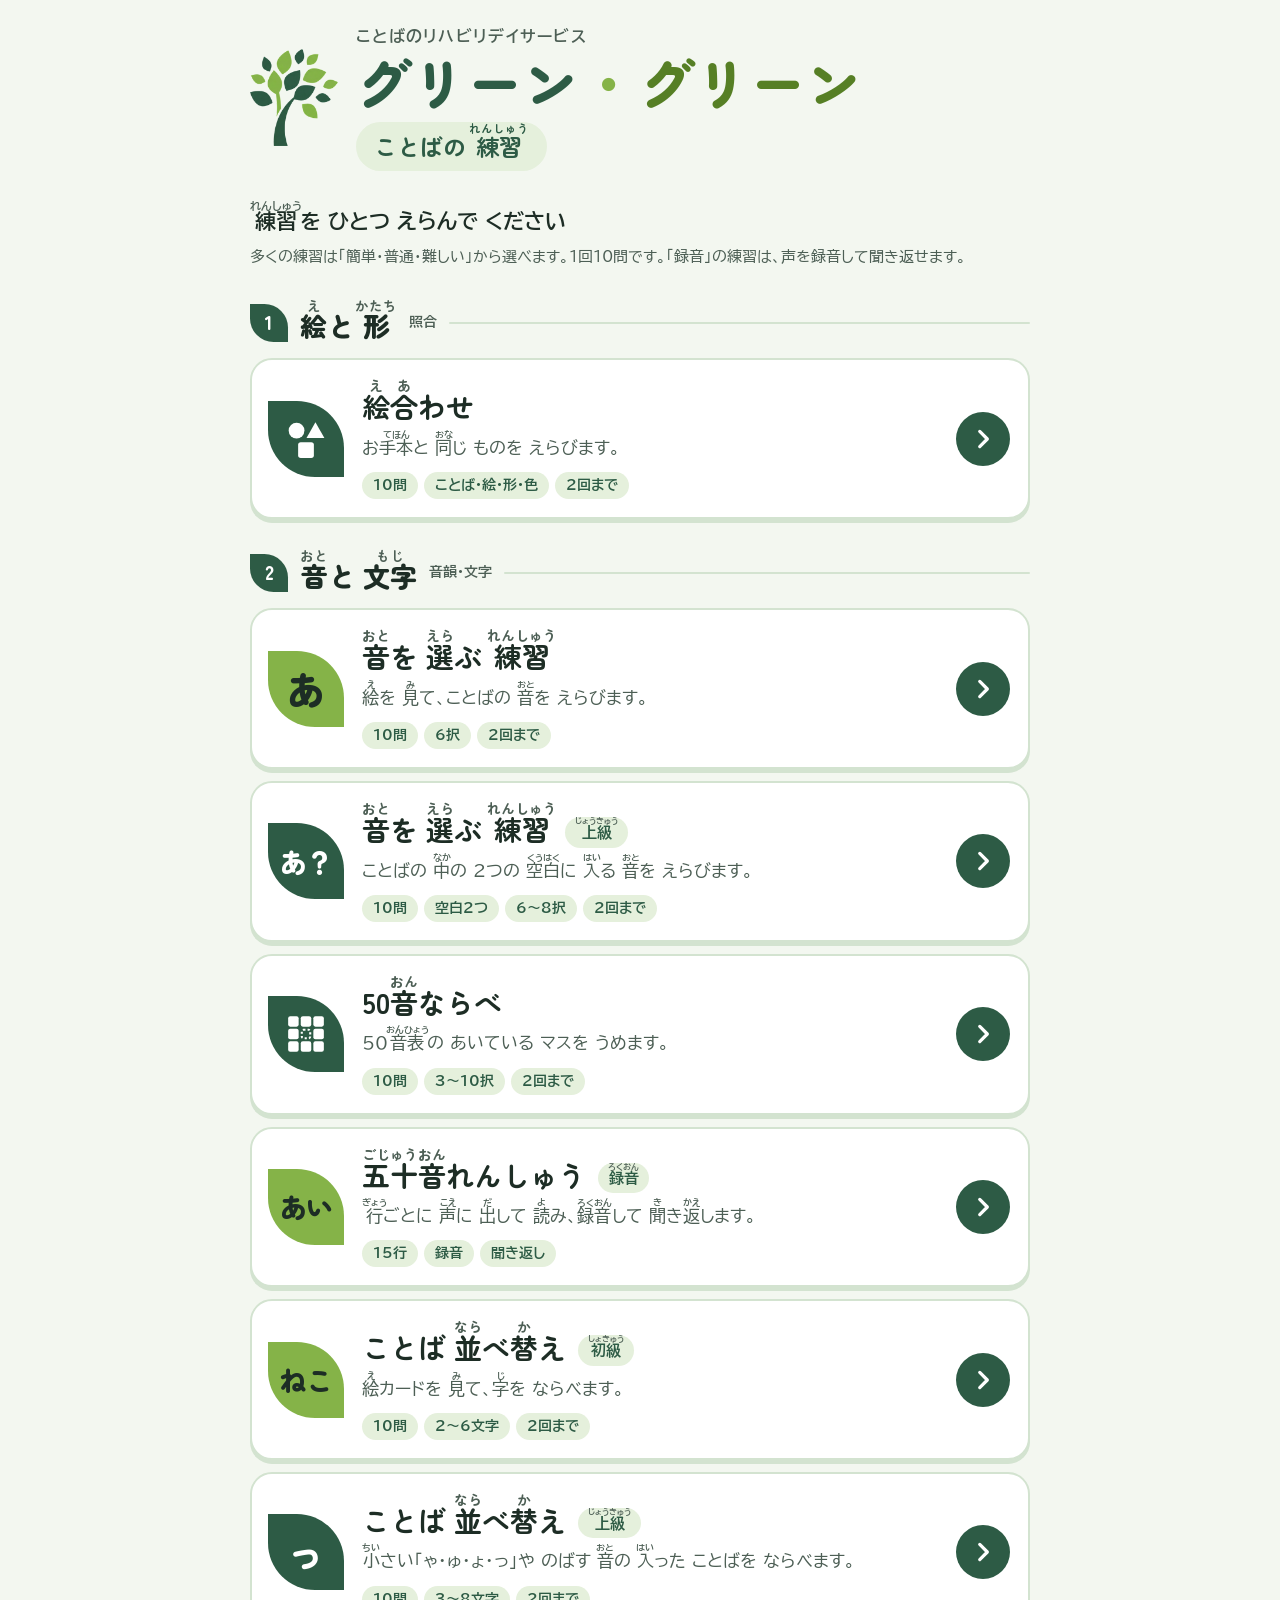
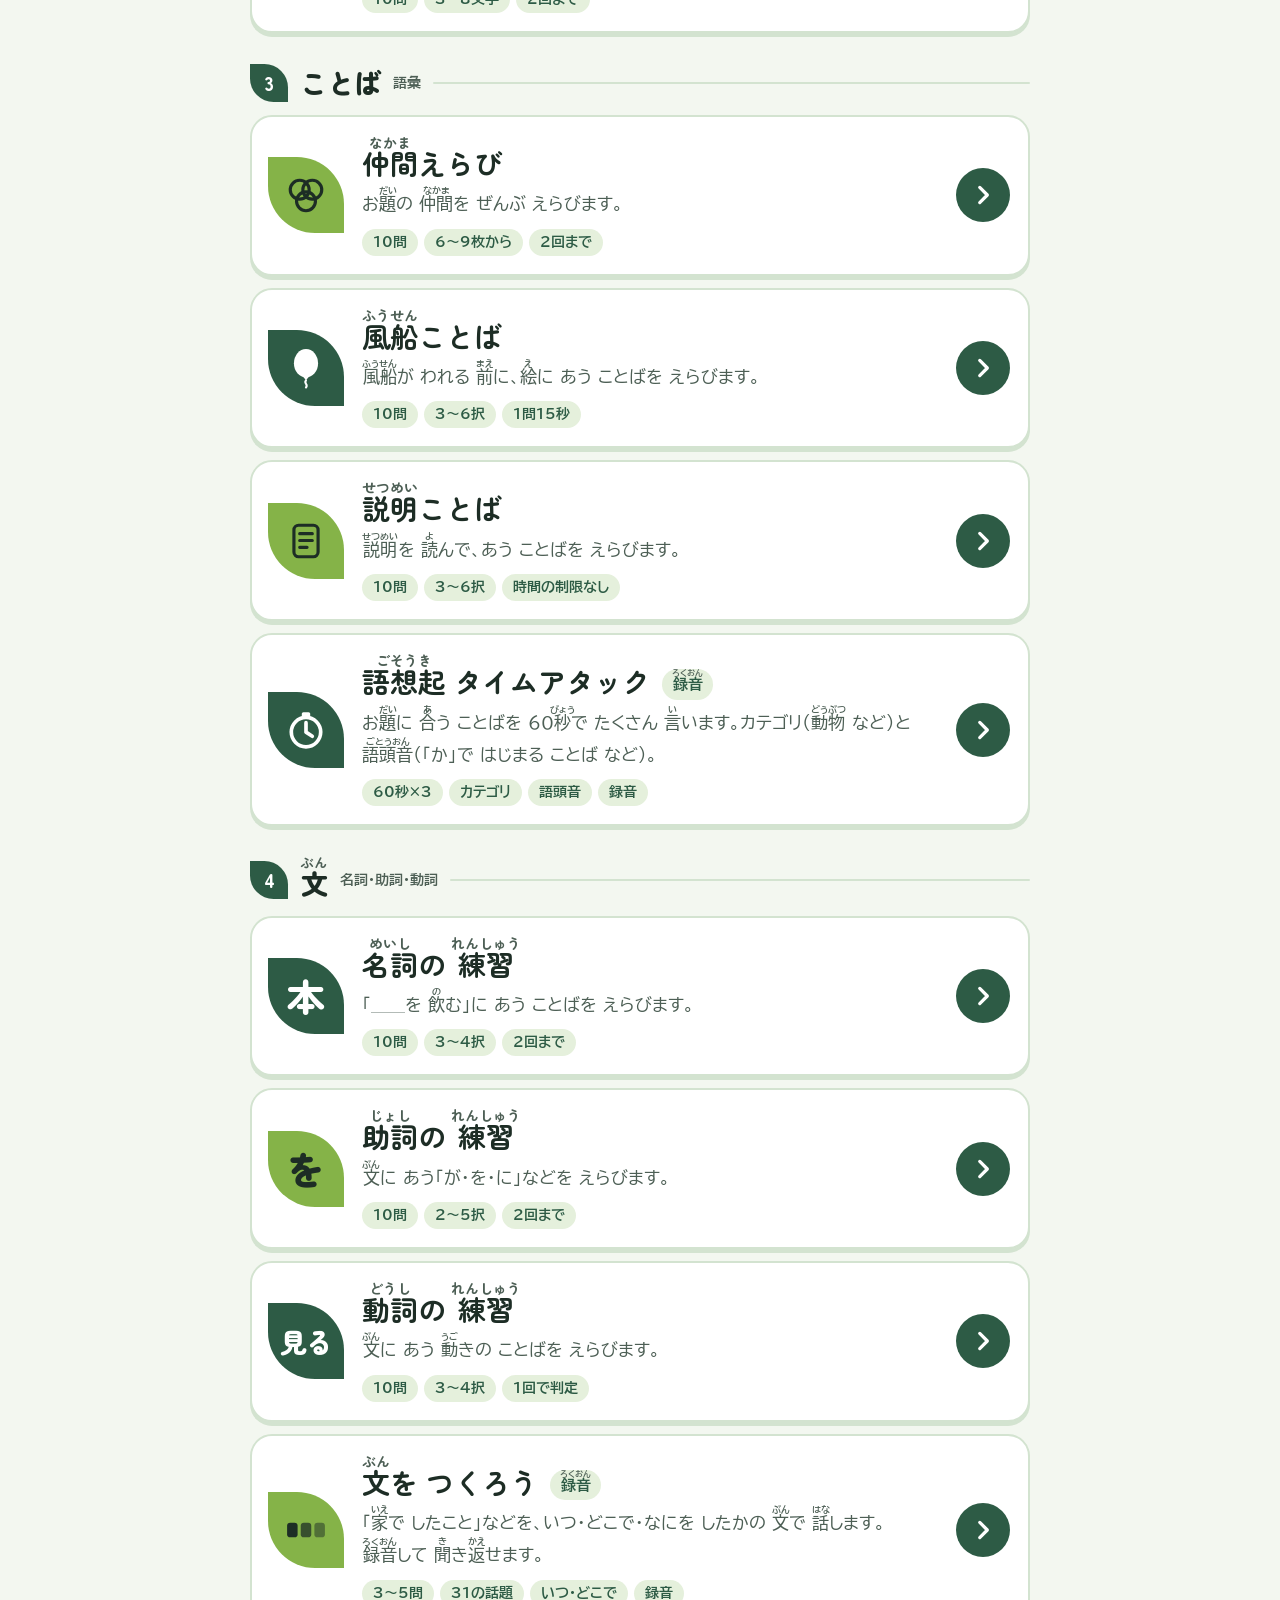
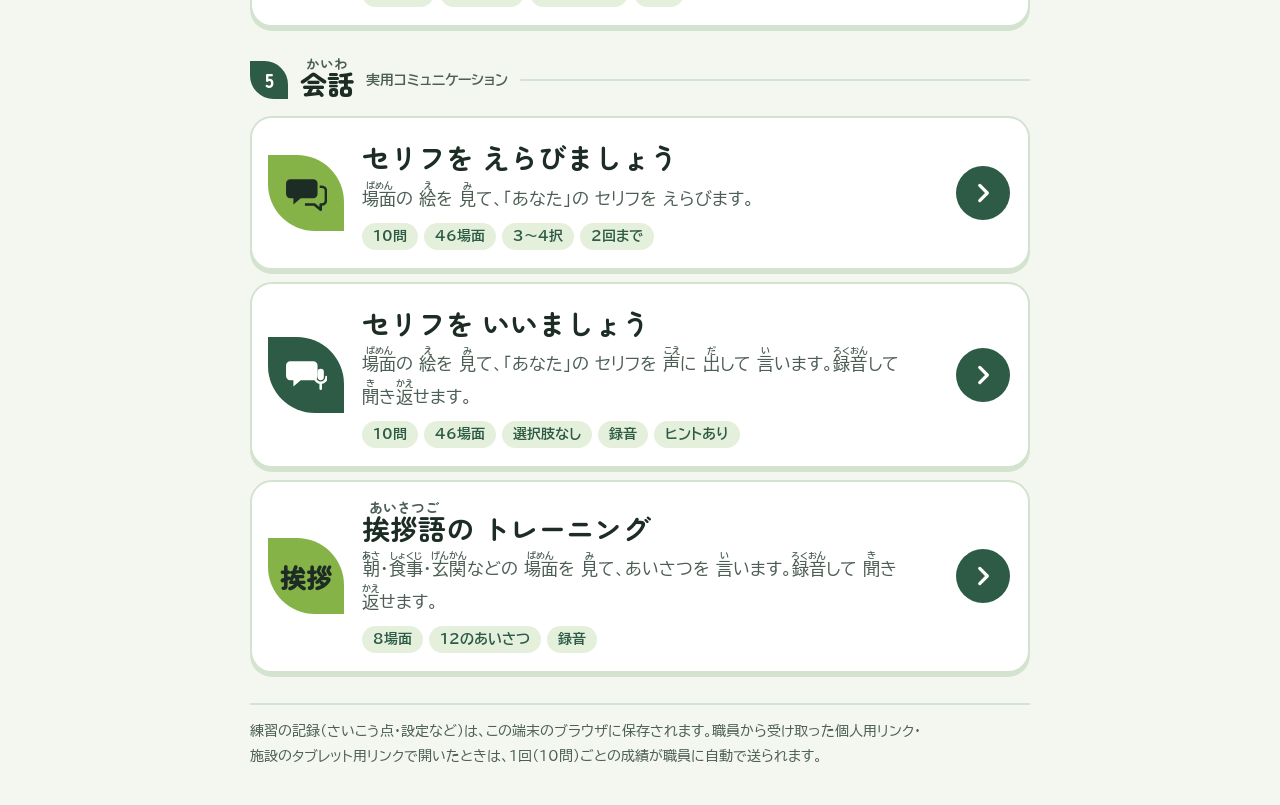
==== index.html @ 9c548e4c "ことばの練習アプリと成績一覧ページを追加 Co-Authored-By: Claude Opus 5.5 <noreply@anthropic.com> Claude-Session: https:/" ====
<!DOCTYPE html>
<html lang="ja">
<head>
<meta charset="UTF-8">
<meta name="viewport" content="width=device-width, initial-scale=1, viewport-fit=cover">
<meta name="theme-color" content="#2d5b45">
<meta name="apple-mobile-web-app-capable" content="yes">
<meta name="apple-mobile-web-app-status-bar-style" content="default">
<meta name="apple-mobile-web-app-title" content="ことばの練習">
<title>グリーン・グリーン ことばの練習</title>
<link rel="preconnect" href="https://fonts.googleapis.com">
<link rel="preconnect" href="https://fonts.gstatic.com" crossorigin>
<link rel="stylesheet" href="https://fonts.googleapis.com/css2?family=BIZ+UDPGothic:wght@400;700&family=Zen+Maru+Gothic:wght@700;900&display=swap">
<style>
/* 配置：ロゴと名前 → 「音・ことば・文」の3段に練習を1列で並べる。練習を開くと、細い帯の下に画面いっぱいで表示する */
:root{
  --paper:#f3f7f0;        /* 背景：ほんのり緑 */
  --card:#ffffff;
  --ink:#1d2d25;          /* 文字：緑寄りの黒 */
  --muted:#4d5f55;
  --line:#d3e3d0;
  --leaf-dark:#2d5b45;    /* ロゴの濃い緑 */
  --leaf-light:#85b348;   /* ロゴの明るい緑（面に使う） */
  --leaf-light-ink:#567f25; /* 明るい緑を文字に使うとき */
  --leaf-soft:#e5f0dc;
  --font-display:"Zen Maru Gothic","Hiragino Maru Gothic ProN","BIZ UDPGothic",sans-serif;
  --font-body:"BIZ UDPGothic","UD デジタル 教科書体 N-R","Hiragino Sans","Meiryo",sans-serif;
  color-scheme:light;
}
*{box-sizing:border-box}
[hidden]{display:none!important}
html,body{height:100%;margin:0}
html{-webkit-text-size-adjust:100%;text-size-adjust:100%}
body{background:var(--paper);color:var(--ink);font-family:var(--font-body);font-size:18px;line-height:1.6;-webkit-font-smoothing:antialiased;word-break:keep-all;overflow-wrap:anywhere} /* 分かち書きの区切り（空白）で改行する */
button{font:inherit;color:inherit;-webkit-tap-highlight-color:transparent;touch-action:manipulation}
:focus-visible{outline:3px solid var(--leaf-light);outline-offset:3px}
ruby{ruby-align:center}
rt{font-size:.5em;font-weight:700;color:var(--muted);letter-spacing:0}
h1,h2,h3,p{margin:0}

/* ---------- メニュー ---------- */
.menu{min-height:100%;padding:calc(24px + env(safe-area-inset-top,0px)) max(16px,env(safe-area-inset-right,0px)) calc(36px + env(safe-area-inset-bottom,0px)) max(16px,env(safe-area-inset-left,0px))}
.menu-in{max-width:780px;margin:0 auto;display:grid;gap:30px}
.brand{display:flex;align-items:center;gap:18px}
.brand img{width:88px;height:auto;flex:none}
.brand-org{font-weight:700;color:var(--muted);font-size:16px;letter-spacing:.08em}
.brand-name{font-family:var(--font-display);font-weight:900;font-size:clamp(32px,7.4vw,54px);line-height:1.12;letter-spacing:.04em;margin-top:2px;white-space:nowrap}
.brand-name .g1{color:var(--leaf-dark)}
.brand-name .g2{color:var(--leaf-light-ink)}
.brand-name .dot{color:var(--leaf-light);padding:0 .02em}
.brand-sub{display:inline-block;margin-top:10px;padding:2px 18px;border-radius:999px;background:var(--leaf-soft);color:var(--leaf-dark);font-family:var(--font-display);font-weight:700;font-size:23px;line-height:1.9}
.brand-sub rt{color:var(--leaf-dark)}

.lead{display:grid;gap:2px}
/* 個人別メニュー（職員が決めた練習だけを出す） */
.plan{display:grid;gap:12px}
.plan-head{display:grid;gap:2px}
.plan-head h2{margin:0;font-family:var(--font-display);font-weight:900;font-size:26px;line-height:1.6;color:var(--leaf-dark)}
.plan-head small{font-size:15px;color:var(--muted);line-height:1.8}
.chip.fix{background:var(--leaf-dark);color:#fff}
.bar-fix{display:inline-block;margin-left:8px;font-family:var(--font-body);font-size:14px;font-weight:700;background:var(--leaf-soft);color:var(--leaf-dark);border-radius:999px;padding:0 10px;line-height:1.9;vertical-align:.15em;white-space:nowrap}
.lead p{font-size:21px;font-weight:700;line-height:2}
.lead small{font-size:15px;color:var(--muted)}

.stage{display:grid;gap:12px}
.stage-head{display:flex;align-items:center;gap:12px}
.stage-head::after{content:"";flex:1;height:2px;border-radius:2px;background:var(--line)}
.stage-no{width:38px;height:38px;border-radius:0 62% 0 62%;background:var(--leaf-dark);color:#fff;display:grid;place-items:center;font-family:var(--font-display);font-weight:900;font-size:19px;flex:none;font-variant-numeric:tabular-nums}
.stage-name{font-family:var(--font-display);font-weight:900;font-size:27px;line-height:1.5}
.stage-term{font-size:14px;font-weight:700;color:var(--muted);white-space:nowrap}
.apps{display:grid;gap:12px}

.app{appearance:none;display:grid;grid-template-columns:auto minmax(0,1fr) auto;align-items:center;gap:6px 18px;width:100%;text-align:left;padding:18px 18px 18px 16px;background:var(--card);border:2px solid var(--line);border-radius:22px;cursor:pointer;box-shadow:0 4px 0 var(--line);transition:border-color .15s,transform .1s,box-shadow .1s}
.app:active{transform:translateY(3px);box-shadow:0 1px 0 var(--line)}
.leaf{width:76px;height:76px;border-radius:0 62% 0 62%;display:grid;place-items:center;font-family:var(--font-display);font-weight:900;font-size:38px;line-height:1;flex:none;transition:transform .3s cubic-bezier(.2,.9,.3,1.3)}
.leaf.dark{background:var(--leaf-dark);color:#fff}
.leaf.light{background:var(--leaf-light);color:var(--ink)}
.leaf.two{font-size:27px;letter-spacing:-.02em}
.leaf svg{width:42px;height:42px;display:block}
.app-name,.app-desc{display:block}
.app-name{font-family:var(--font-display);font-weight:700;font-size:28px;line-height:1.55}
.app-desc{font-size:17px;color:var(--muted);line-height:1.9;margin-top:2px}
.chips{display:flex;flex-wrap:wrap;gap:6px;margin-top:8px}
.grade{display:inline-block;font-family:var(--font-body);font-size:15px;font-weight:700;color:var(--leaf-dark);background:var(--leaf-soft);border-radius:999px;padding:0 10px;line-height:1.9;vertical-align:.2em;margin-left:4px}
.chip{font-size:14px;font-weight:700;padding:3px 11px;border-radius:999px;background:var(--leaf-soft);color:var(--leaf-dark);white-space:nowrap;line-height:1.5}
.go{width:54px;height:54px;border-radius:50%;background:var(--leaf-dark);color:#fff;display:grid;place-items:center;flex:none;transition:transform .15s}
.go svg{width:26px;height:26px}
@media (hover:hover){
  .app:hover{border-color:var(--leaf-dark)}
  .app:hover .leaf{transform:rotate(-9deg) scale(1.04)}
  .app:hover .go{transform:translateX(3px)}
}
.note{font-size:14px;color:var(--muted);line-height:1.8;border-top:2px solid var(--line);padding-top:14px}

@media (max-width:600px){
  .menu-in{gap:26px}
  .brand{gap:12px}
  .brand img{width:56px}
  .brand-name{font-size:min(7.4vw,34px);letter-spacing:0}
  .brand-org{font-size:13px;letter-spacing:.02em}
  .brand-sub{font-size:19px;padding:1px 14px}
  .lead p{font-size:19px}
  .stage-name{font-size:23px}
  .app{grid-template-columns:auto minmax(0,1fr) auto;gap:4px 12px;padding:14px 12px 14px 12px;border-radius:18px}
  .leaf{width:58px;height:58px;font-size:29px}
  .leaf.two{font-size:21px}
  .leaf svg{width:32px;height:32px}
  .app-name{font-size:23px}
  .app-desc{font-size:15.5px;line-height:1.85}
  .chip{font-size:13px;padding:2px 9px}
  .go{width:36px;height:36px}
  .go svg{width:18px;height:18px}
}

/* 読み込み時：葉が芽吹くように */
@media (prefers-reduced-motion:no-preference){
  .sprout .apps .leaf{animation:sprout .65s cubic-bezier(.2,.9,.3,1.35) backwards;animation-delay:calc(var(--i,0) * 90ms + 150ms)}
  .sprout .stage-no{animation:sprout .5s cubic-bezier(.2,.9,.3,1.35) backwards;animation-delay:calc(var(--i,0) * 90ms + 60ms)}
}
@keyframes sprout{from{transform:scale(.35) rotate(-40deg)}to{transform:none}}

/* ---------- 練習を開いているとき ---------- */
.shell{position:fixed;inset:0;display:flex;flex-direction:column;background:var(--paper)}
.bar{flex:none;display:flex;align-items:center;gap:12px;padding:calc(8px + env(safe-area-inset-top,0px)) max(12px,env(safe-area-inset-right,0px)) 8px max(12px,env(safe-area-inset-left,0px));background:var(--card);border-bottom:2px solid var(--line)}
.back{appearance:none;display:inline-flex;align-items:center;gap:6px;min-height:50px;padding:0 18px 0 12px;border-radius:14px;border:2px solid var(--leaf-dark);background:var(--card);color:var(--leaf-dark);font-weight:700;font-size:19px;cursor:pointer;flex:none;white-space:nowrap}
.back svg{width:22px;height:22px}
.back:active{background:var(--leaf-soft)}
@media (hover:hover){.back:hover{background:var(--leaf-soft)}}
.bar-title{display:flex;align-items:center;gap:10px;min-width:0;font-family:var(--font-display);font-weight:700;font-size:21px;line-height:1.5}
.bar-title .leaf{width:38px;height:38px;font-size:19px}
.bar-title .leaf.two{font-size:14px}
.bar-title .leaf svg{width:22px;height:22px}
.bar-name{min-width:0;overflow:hidden;text-overflow:ellipsis;white-space:nowrap}
.bar-logo{margin-left:auto;width:40px;height:auto;flex:none}
@media (max-width:480px){.bar-logo{display:none}.bar-title{font-size:18px}.back{font-size:17px;padding:0 14px 0 10px}}
.frame-wrap{flex:1;min-height:0;padding-bottom:env(safe-area-inset-bottom,0px);background:var(--card)}
.frame-wrap iframe{display:block;width:100%;height:100%;border:0}

/* ---------- 成績の送信（個人用リンクのとき） ---------- */
.me{display:flex;flex-wrap:wrap;align-items:center;gap:8px 12px;background:var(--card);border:2px solid var(--line);border-radius:16px;padding:10px 14px}
.me-id{font-family:var(--font-display);font-weight:900;font-size:22px;color:var(--leaf-dark);background:var(--leaf-soft);border-radius:10px;padding:0 12px;line-height:1.8;font-variant-numeric:tabular-nums}
.me-state{font-size:15px;color:var(--muted);line-height:1.8}
.me-state b{color:#b06a00}
.me .btn-mini{appearance:none;min-height:40px;padding:0 14px;border-radius:10px;border:2px solid var(--leaf-dark);background:var(--card);color:var(--leaf-dark);font-weight:700;font-size:16px;cursor:pointer}
.bar-who{margin-left:auto;font-weight:700;font-size:16px;color:var(--leaf-dark);background:var(--leaf-soft);border-radius:999px;padding:2px 14px;white-space:nowrap;max-width:40vw;overflow:hidden;text-overflow:ellipsis}
.bar-who:not([hidden]) + .bar-logo{margin-left:10px}
.picker{position:fixed;inset:0;z-index:25;background:var(--paper);overflow:auto;padding:calc(24px + env(safe-area-inset-top,0px)) max(16px,env(safe-area-inset-right,0px)) calc(24px + env(safe-area-inset-bottom,0px)) max(16px,env(safe-area-inset-left,0px))}
.picker-in{max-width:780px;margin:0 auto;display:grid;gap:18px}
.picker-top{display:flex;align-items:center;gap:12px}
.picker-top img{width:56px;height:auto}
.picker h2{font-family:var(--font-display);font-weight:900;font-size:clamp(24px,5vw,32px);color:var(--leaf-dark);line-height:1.7;text-wrap:balance}
.who-list{display:grid;grid-template-columns:repeat(auto-fill,minmax(200px,1fr));gap:12px}
.who{appearance:none;display:grid;gap:0;justify-items:start;text-align:left;min-height:84px;padding:12px 18px;border-radius:18px;border:2px solid var(--line);background:var(--card);box-shadow:0 4px 0 var(--line);cursor:pointer}
.who:active{transform:translateY(3px);box-shadow:0 1px 0 var(--line)}
.who .w-name{font-family:var(--font-display);font-weight:900;font-size:26px;line-height:1.5}
.who .w-id{font-size:14px;color:var(--muted);font-weight:700}
@media (hover:hover){.who:hover{border-color:var(--leaf-dark)}}
.staff{background:var(--card);border:2px dashed var(--line);border-radius:16px;padding:12px 16px}
.staff summary{cursor:pointer;font-weight:700;color:var(--muted)}
.staff-row{display:flex;flex-wrap:wrap;gap:8px;margin-top:10px}
.staff-row input{flex:1 1 180px;min-height:46px;padding:6px 12px;border:2px solid var(--line);border-radius:10px;font:inherit}
.staff-row button,.r-item button,.picker-close{appearance:none;min-height:46px;padding:0 16px;border-radius:10px;border:2px solid var(--leaf-dark);background:var(--leaf-dark);color:#fff;font-weight:700;cursor:pointer}
.staff-note{font-size:14px;color:var(--muted);margin-top:8px;line-height:1.8}
.r-item{display:flex;align-items:center;gap:10px;padding:6px 0;border-bottom:1px solid var(--line);font-size:16px}
.r-item span{flex:1}
.r-item button{min-height:36px;padding:0 12px;background:var(--card);color:#c0392b;border-color:#e3c1bd;font-size:14px}
.picker-close{background:var(--card);color:var(--leaf-dark);justify-self:start}
.toast{position:fixed;left:50%;bottom:calc(18px + env(safe-area-inset-bottom,0px));transform:translateX(-50%);z-index:30;background:var(--leaf-dark);color:#fff;font-weight:700;font-size:17px;border-radius:999px;padding:8px 20px;box-shadow:0 8px 24px rgba(0,0,0,.2);pointer-events:none}

/* ---------- 「メニューにもどる？」の確認 ---------- */
.scrim{position:fixed;inset:0;z-index:20;background:rgba(18,36,28,.55);display:grid;place-items:center;padding:16px}
.dialog{width:100%;max-width:440px;background:var(--card);border-radius:24px;padding:30px 22px 22px;display:grid;gap:12px;text-align:center;box-shadow:0 24px 60px rgba(10,30,20,.3)}
.dialog .leaf{margin:0 auto 4px;width:54px;height:54px}
.dialog h2{font-family:var(--font-display);font-weight:900;font-size:26px;line-height:1.5;text-wrap:balance}
.dialog p{font-size:19px;color:var(--muted);line-height:2}
.btns{display:grid;gap:10px;margin-top:6px}
.btn{appearance:none;min-height:62px;border-radius:16px;font-size:21px;font-weight:700;cursor:pointer;border:2px solid var(--leaf-dark)}
.btn-primary{background:var(--leaf-dark);color:#fff}
.btn-plain{background:var(--card);color:var(--leaf-dark)}
.btn rt{color:inherit;opacity:.85}
</style>
</head>
<body>

<!-- ======================= メニュー ======================= -->
<main id="menu" class="menu">
  <div class="menu-in">
    <header class="brand">
      <img id="brandLogo" src="[data-uri]" alt="グリーン・グリーンのロゴ">
      <div>
        <p class="brand-org">ことばのリハビリデイサービス</p>
        <h1 class="brand-name"><span class="g1">グリーン</span><span class="dot">・</span><span class="g2">グリーン</span></h1>
        <p class="brand-sub">ことばの <ruby>練習<rt>れんしゅう</rt></ruby></p>
      </div>
    </header>

    <div class="me" id="me" hidden>
      <span class="me-id" id="meId"></span>
      <span class="me-state" id="meState"></span>
    </div>

    <section class="plan" id="planBox" hidden aria-labelledby="planTitle"></section>

    <div class="lead" id="menuLead">
      <p><ruby>練習<rt>れんしゅう</rt></ruby>を ひとつ えらんで ください</p>
      <small>多くの練習は「簡単・普通・難しい」から選べます。1回10問です。「録音」の練習は、声を録音して聞き返せます。</small>
    </div>

    <!-- 1 -->
    <section class="stage" aria-labelledby="st1">
      <div class="stage-head">
        <span class="stage-no" style="--i:0">1</span>
        <h2 class="stage-name" id="st1"><ruby>絵<rt>え</rt></ruby>と <ruby>形<rt>かたち</rt></ruby></h2>
        <span class="stage-term">照合</span>
      </div>
      <div class="apps">
        <button class="app" type="button" data-app="eawase">
          <span class="leaf dark" style="--i:0" aria-hidden="true"><svg viewBox="0 0 40 40"><circle cx="11" cy="12" r="7.5" fill="currentColor"/><path d="M29 4l8.5 15h-17z" fill="currentColor"/><rect x="12.5" y="23" width="15" height="15" rx="2.5" fill="currentColor"/></svg></span>
          <span>
            <span class="app-name"><ruby>絵<rt>え</rt></ruby><ruby>合<rt>あ</rt></ruby>わせ</span>
            <span class="app-desc">お<ruby>手本<rt>てほん</rt></ruby>と <ruby>同<rt>おな</rt></ruby>じ ものを えらびます。</span>
            <span class="chips"><span class="chip">10問</span><span class="chip">ことば・絵・形・色</span><span class="chip">2回まで</span></span>
          </span>
          <span class="go" aria-hidden="true"><svg viewBox="0 0 24 24"><path d="M9 5l7 7-7 7" fill="none" stroke="currentColor" stroke-width="3" stroke-linecap="round" stroke-linejoin="round"/></svg></span>
        </button>
      </div>
    </section>

    <!-- 2 -->
    <section class="stage" aria-labelledby="st2">
      <div class="stage-head">
        <span class="stage-no" style="--i:1">2</span>
        <h2 class="stage-name" id="st2"><ruby>音<rt>おと</rt></ruby>と <ruby>文字<rt>もじ</rt></ruby></h2>
        <span class="stage-term">音韻・文字</span>
      </div>
      <div class="apps">
        <button class="app" type="button" data-app="onin">
          <span class="leaf light" style="--i:1" aria-hidden="true">あ</span>
          <span>
            <span class="app-name"><ruby>音<rt>おと</rt></ruby>を <ruby>選<rt>えら</rt></ruby>ぶ <ruby>練習<rt>れんしゅう</rt></ruby></span>
            <span class="app-desc"><ruby>絵<rt>え</rt></ruby>を <ruby>見<rt>み</rt></ruby>て、ことばの <ruby>音<rt>おと</rt></ruby>を えらびます。</span>
            <span class="chips"><span class="chip">10問</span><span class="chip">6択</span><span class="chip">2回まで</span></span>
          </span>
          <span class="go" aria-hidden="true"><svg viewBox="0 0 24 24"><path d="M9 5l7 7-7 7" fill="none" stroke="currentColor" stroke-width="3" stroke-linecap="round" stroke-linejoin="round"/></svg></span>
        </button>
        <button class="app" type="button" data-app="oto2">
          <span class="leaf dark two" style="--i:2" aria-hidden="true">あ？</span>
          <span>
            <span class="app-name"><ruby>音<rt>おと</rt></ruby>を <ruby>選<rt>えら</rt></ruby>ぶ <ruby>練習<rt>れんしゅう</rt></ruby> <span class="grade"><ruby>上級<rt>じょうきゅう</rt></ruby></span></span>
            <span class="app-desc">ことばの <ruby>中<rt>なか</rt></ruby>の 2つの <ruby>空白<rt>くうはく</rt></ruby>に <ruby>入<rt>はい</rt></ruby>る <ruby>音<rt>おと</rt></ruby>を えらびます。</span>
            <span class="chips"><span class="chip">10問</span><span class="chip">空白2つ</span><span class="chip">6〜8択</span><span class="chip">2回まで</span></span>
          </span>
          <span class="go" aria-hidden="true"><svg viewBox="0 0 24 24"><path d="M9 5l7 7-7 7" fill="none" stroke="currentColor" stroke-width="3" stroke-linecap="round" stroke-linejoin="round"/></svg></span>
        </button>
        <button class="app" type="button" data-app="gojuon">
          <span class="leaf dark" style="--i:3" aria-hidden="true"><svg viewBox="0 0 40 40"><g fill="currentColor"><rect x="3" y="3" width="10" height="10" rx="2"/><rect x="15" y="3" width="10" height="10" rx="2"/><rect x="27" y="3" width="10" height="10" rx="2"/><rect x="3" y="15" width="10" height="10" rx="2"/><rect x="27" y="15" width="10" height="10" rx="2"/><rect x="3" y="27" width="10" height="10" rx="2"/><rect x="15" y="27" width="10" height="10" rx="2"/><rect x="27" y="27" width="10" height="10" rx="2"/></g><rect x="16" y="16" width="8" height="8" rx="1.5" fill="none" stroke="currentColor" stroke-width="2" stroke-dasharray="2 2"/></svg></span>
          <span>
            <span class="app-name">50<ruby>音<rt>おん</rt></ruby>ならべ</span>
            <span class="app-desc">50<ruby>音表<rt>おんひょう</rt></ruby>の あいている マスを うめます。</span>
            <span class="chips"><span class="chip">10問</span><span class="chip">3〜10択</span><span class="chip">2回まで</span></span>
          </span>
          <span class="go" aria-hidden="true"><svg viewBox="0 0 24 24"><path d="M9 5l7 7-7 7" fill="none" stroke="currentColor" stroke-width="3" stroke-linecap="round" stroke-linejoin="round"/></svg></span>
        </button>
        <button class="app" type="button" data-app="gojuonrec">
          <span class="leaf light two" style="--i:4" aria-hidden="true">あい</span>
          <span>
            <span class="app-name"><ruby>五十音<rt>ごじゅうおん</rt></ruby>れんしゅう <span class="grade"><ruby>録音<rt>ろくおん</rt></ruby></span></span>
            <span class="app-desc"><ruby>行<rt>ぎょう</rt></ruby>ごとに <ruby>声<rt>こえ</rt></ruby>に <ruby>出<rt>だ</rt></ruby>して <ruby>読<rt>よ</rt></ruby>み、<ruby>録音<rt>ろくおん</rt></ruby>して <ruby>聞<rt>き</rt></ruby>き<ruby>返<rt>かえ</rt></ruby>します。</span>
            <span class="chips"><span class="chip">15行</span><span class="chip">録音</span><span class="chip">聞き返し</span></span>
          </span>
          <span class="go" aria-hidden="true"><svg viewBox="0 0 24 24"><path d="M9 5l7 7-7 7" fill="none" stroke="currentColor" stroke-width="3" stroke-linecap="round" stroke-linejoin="round"/></svg></span>
        </button>
        <button class="app" type="button" data-app="narabe">
          <span class="leaf light two" style="--i:5" aria-hidden="true">ねこ</span>
          <span>
            <span class="app-name">ことば <ruby>並<rt>なら</rt></ruby>べ<ruby>替<rt>か</rt></ruby>え <span class="grade"><ruby>初級<rt>しょきゅう</rt></ruby></span></span>
            <span class="app-desc"><ruby>絵<rt>え</rt></ruby>カードを <ruby>見<rt>み</rt></ruby>て、<ruby>字<rt>じ</rt></ruby>を ならべます。</span>
            <span class="chips"><span class="chip">10問</span><span class="chip">2〜6文字</span><span class="chip">2回まで</span></span>
          </span>
          <span class="go" aria-hidden="true"><svg viewBox="0 0 24 24"><path d="M9 5l7 7-7 7" fill="none" stroke="currentColor" stroke-width="3" stroke-linecap="round" stroke-linejoin="round"/></svg></span>
        </button>
        <button class="app" type="button" data-app="narabe2">
          <span class="leaf dark" style="--i:6" aria-hidden="true">っ</span>
          <span>
            <span class="app-name">ことば <ruby>並<rt>なら</rt></ruby>べ<ruby>替<rt>か</rt></ruby>え <span class="grade"><ruby>上級<rt>じょうきゅう</rt></ruby></span></span>
            <span class="app-desc"><ruby>小<rt>ちい</rt></ruby>さい「ゃ・ゅ・ょ・っ」や のばす <ruby>音<rt>おと</rt></ruby>の <ruby>入<rt>はい</rt></ruby>った ことばを ならべます。</span>
            <span class="chips"><span class="chip">10問</span><span class="chip">3〜8文字</span><span class="chip">2回まで</span></span>
          </span>
          <span class="go" aria-hidden="true"><svg viewBox="0 0 24 24"><path d="M9 5l7 7-7 7" fill="none" stroke="currentColor" stroke-width="3" stroke-linecap="round" stroke-linejoin="round"/></svg></span>
        </button>
      </div>
    </section>

    <!-- 3 -->
    <section class="stage" aria-labelledby="st3">
      <div class="stage-head">
        <span class="stage-no" style="--i:2">3</span>
        <h2 class="stage-name" id="st3">ことば</h2>
        <span class="stage-term">語彙</span>
      </div>
      <div class="apps">
        <button class="app" type="button" data-app="nakama">
          <span class="leaf light" style="--i:7" aria-hidden="true"><svg viewBox="0 0 40 40"><circle cx="14" cy="15" r="9" fill="none" stroke="currentColor" stroke-width="3"/><circle cx="26" cy="15" r="9" fill="none" stroke="currentColor" stroke-width="3"/><circle cx="20" cy="26" r="9" fill="none" stroke="currentColor" stroke-width="3"/></svg></span>
          <span>
            <span class="app-name"><ruby>仲間<rt>なかま</rt></ruby>えらび</span>
            <span class="app-desc">お<ruby>題<rt>だい</rt></ruby>の <ruby>仲間<rt>なかま</rt></ruby>を ぜんぶ えらびます。</span>
            <span class="chips"><span class="chip">10問</span><span class="chip">6〜9枚から</span><span class="chip">2回まで</span></span>
          </span>
          <span class="go" aria-hidden="true"><svg viewBox="0 0 24 24"><path d="M9 5l7 7-7 7" fill="none" stroke="currentColor" stroke-width="3" stroke-linecap="round" stroke-linejoin="round"/></svg></span>
        </button>
        <button class="app" type="button" data-app="fusen">
          <span class="leaf dark" style="--i:8" aria-hidden="true"><svg viewBox="0 0 40 40"><ellipse cx="20" cy="15.5" rx="11.5" ry="13.5" fill="currentColor"/><ellipse cx="15.5" cy="10.5" rx="3" ry="4.6" fill="#fff" opacity=".45"/><path d="M17.6 28.6h4.8L20 32z" fill="currentColor"/><path d="M20 32c-2.6 2.4 2.6 3.6 0 6.5" fill="none" stroke="currentColor" stroke-width="2" stroke-linecap="round"/></svg></span>
          <span>
            <span class="app-name"><ruby>風船<rt>ふうせん</rt></ruby>ことば</span>
            <span class="app-desc"><ruby>風船<rt>ふうせん</rt></ruby>が われる <ruby>前<rt>まえ</rt></ruby>に、<ruby>絵<rt>え</rt></ruby>に あう ことばを えらびます。</span>
            <span class="chips"><span class="chip">10問</span><span class="chip">3〜6択</span><span class="chip">1問15秒</span></span>
          </span>
          <span class="go" aria-hidden="true"><svg viewBox="0 0 24 24"><path d="M9 5l7 7-7 7" fill="none" stroke="currentColor" stroke-width="3" stroke-linecap="round" stroke-linejoin="round"/></svg></span>
        </button>
        <button class="app" type="button" data-app="setsumei">
          <span class="leaf light" style="--i:9" aria-hidden="true"><svg viewBox="0 0 40 40"><rect x="8.5" y="5" width="23" height="30" rx="4.5" fill="none" stroke="currentColor" stroke-width="3"/><path d="M14 13h12M14 19.5h12M14 26h7" stroke="currentColor" stroke-width="3" stroke-linecap="round"/></svg></span>
          <span>
            <span class="app-name"><ruby>説明<rt>せつめい</rt></ruby>ことば</span>
            <span class="app-desc"><ruby>説明<rt>せつめい</rt></ruby>を <ruby>読<rt>よ</rt></ruby>んで、あう ことばを えらびます。</span>
            <span class="chips"><span class="chip">10問</span><span class="chip">3〜6択</span><span class="chip">時間の制限なし</span></span>
          </span>
          <span class="go" aria-hidden="true"><svg viewBox="0 0 24 24"><path d="M9 5l7 7-7 7" fill="none" stroke="currentColor" stroke-width="3" stroke-linecap="round" stroke-linejoin="round"/></svg></span>
        </button>
        <button class="app" type="button" data-app="goso">
          <span class="leaf dark" style="--i:10" aria-hidden="true"><svg viewBox="0 0 40 40"><circle cx="20" cy="22" r="14" fill="none" stroke="currentColor" stroke-width="3.5"/><path d="M20 22V13M20 22l6 4" stroke="currentColor" stroke-width="3.5" stroke-linecap="round"/><rect x="16" y="3" width="8" height="5" rx="1.5" fill="currentColor"/></svg></span>
          <span>
            <span class="app-name"><ruby>語想起<rt>ごそうき</rt></ruby> タイムアタック <span class="grade"><ruby>録音<rt>ろくおん</rt></ruby></span></span>
            <span class="app-desc">お<ruby>題<rt>だい</rt></ruby>に <ruby>合<rt>あ</rt></ruby>う ことばを 60<ruby>秒<rt>びょう</rt></ruby>で たくさん <ruby>言<rt>い</rt></ruby>います。カテゴリ（<ruby>動物<rt>どうぶつ</rt></ruby> など）と <ruby>語頭音<rt>ごとうおん</rt></ruby>（「か」で はじまる ことば など）。</span>
            <span class="chips"><span class="chip">60秒×3</span><span class="chip">カテゴリ</span><span class="chip">語頭音</span><span class="chip">録音</span></span>
          </span>
          <span class="go" aria-hidden="true"><svg viewBox="0 0 24 24"><path d="M9 5l7 7-7 7" fill="none" stroke="currentColor" stroke-width="3" stroke-linecap="round" stroke-linejoin="round"/></svg></span>
        </button>
      </div>
    </section>

    <!-- 4 -->
    <section class="stage" aria-labelledby="st4">
      <div class="stage-head">
        <span class="stage-no" style="--i:3">4</span>
        <h2 class="stage-name" id="st4"><ruby>文<rt>ぶん</rt></ruby></h2>
        <span class="stage-term">名詞・助詞・動詞</span>
      </div>
      <div class="apps">
        <button class="app" type="button" data-app="meishi">
          <span class="leaf dark" style="--i:11" aria-hidden="true">本</span>
          <span>
            <span class="app-name"><ruby>名詞<rt>めいし</rt></ruby>の <ruby>練習<rt>れんしゅう</rt></ruby></span>
            <span class="app-desc">「＿＿を <ruby>飲<rt>の</rt></ruby>む」に あう ことばを えらびます。</span>
            <span class="chips"><span class="chip">10問</span><span class="chip">3〜4択</span><span class="chip">2回まで</span></span>
          </span>
          <span class="go" aria-hidden="true"><svg viewBox="0 0 24 24"><path d="M9 5l7 7-7 7" fill="none" stroke="currentColor" stroke-width="3" stroke-linecap="round" stroke-linejoin="round"/></svg></span>
        </button>
        <button class="app" type="button" data-app="joshi">
          <span class="leaf light" style="--i:12" aria-hidden="true">を</span>
          <span>
            <span class="app-name"><ruby>助詞<rt>じょし</rt></ruby>の <ruby>練習<rt>れんしゅう</rt></ruby></span>
            <span class="app-desc"><ruby>文<rt>ぶん</rt></ruby>に あう「が・を・に」などを えらびます。</span>
            <span class="chips"><span class="chip">10問</span><span class="chip">2〜5択</span><span class="chip">2回まで</span></span>
          </span>
          <span class="go" aria-hidden="true"><svg viewBox="0 0 24 24"><path d="M9 5l7 7-7 7" fill="none" stroke="currentColor" stroke-width="3" stroke-linecap="round" stroke-linejoin="round"/></svg></span>
        </button>
        <button class="app" type="button" data-app="doushi">
          <span class="leaf dark two" style="--i:13" aria-hidden="true">見る</span>
          <span>
            <span class="app-name"><ruby>動詞<rt>どうし</rt></ruby>の <ruby>練習<rt>れんしゅう</rt></ruby></span>
            <span class="app-desc"><ruby>文<rt>ぶん</rt></ruby>に あう <ruby>動<rt>うご</rt></ruby>きの ことばを えらびます。</span>
            <span class="chips"><span class="chip">10問</span><span class="chip">3〜4択</span><span class="chip">1回で判定</span></span>
          </span>
          <span class="go" aria-hidden="true"><svg viewBox="0 0 24 24"><path d="M9 5l7 7-7 7" fill="none" stroke="currentColor" stroke-width="3" stroke-linecap="round" stroke-linejoin="round"/></svg></span>
        </button>
        <button class="app" type="button" data-app="bun">
          <span class="leaf light" style="--i:14" aria-hidden="true"><svg viewBox="0 0 40 40"><rect x="2" y="13" width="10" height="14" rx="3" fill="currentColor"/><rect x="15" y="13" width="10" height="14" rx="3" fill="currentColor" opacity=".75"/><rect x="28" y="13" width="10" height="14" rx="3" fill="currentColor" opacity=".5"/></svg></span>
          <span>
            <span class="app-name"><ruby>文<rt>ぶん</rt></ruby>を つくろう <span class="grade"><ruby>録音<rt>ろくおん</rt></ruby></span></span>
            <span class="app-desc">「<ruby>家<rt>いえ</rt></ruby>で したこと」などを、いつ・どこで・なにを したかの <ruby>文<rt>ぶん</rt></ruby>で <ruby>話<rt>はな</rt></ruby>します。<ruby>録音<rt>ろくおん</rt></ruby>して <ruby>聞<rt>き</rt></ruby>き<ruby>返<rt>かえ</rt></ruby>せます。</span>
            <span class="chips"><span class="chip">3〜5問</span><span class="chip">31の話題</span><span class="chip">いつ・どこで</span><span class="chip">録音</span></span>
          </span>
          <span class="go" aria-hidden="true"><svg viewBox="0 0 24 24"><path d="M9 5l7 7-7 7" fill="none" stroke="currentColor" stroke-width="3" stroke-linecap="round" stroke-linejoin="round"/></svg></span>
        </button>
      </div>
    </section>

    <!-- 5 -->
    <section class="stage" aria-labelledby="st5">
      <div class="stage-head">
        <span class="stage-no" style="--i:4">5</span>
        <h2 class="stage-name" id="st5"><ruby>会話<rt>かいわ</rt></ruby></h2>
        <span class="stage-term">実用コミュニケーション</span>
      </div>
      <div class="apps">
        <button class="app" type="button" data-app="serifu">
          <span class="leaf light" style="--i:15" aria-hidden="true"><svg viewBox="0 0 40 40"><path d="M5 7h22a4 4 0 0 1 4 4v10a4 4 0 0 1-4 4H15l-7 6v-6H5a4 4 0 0 1-4-4V11a4 4 0 0 1 4-4z" fill="currentColor"/><path d="M33 14h2a4 4 0 0 1 4 4v9a4 4 0 0 1-4 4h-1v5l-6-5h-9" fill="none" stroke="currentColor" stroke-width="2.5" stroke-linejoin="round"/></svg></span>
          <span>
            <span class="app-name">セリフを えらびましょう</span>
            <span class="app-desc"><ruby>場面<rt>ばめん</rt></ruby>の <ruby>絵<rt>え</rt></ruby>を <ruby>見<rt>み</rt></ruby>て、「あなた」の セリフを えらびます。</span>
            <span class="chips"><span class="chip">10問</span><span class="chip">46場面</span><span class="chip">3〜4択</span><span class="chip">2回まで</span></span>
          </span>
          <span class="go" aria-hidden="true"><svg viewBox="0 0 24 24"><path d="M9 5l7 7-7 7" fill="none" stroke="currentColor" stroke-width="3" stroke-linecap="round" stroke-linejoin="round"/></svg></span>
        </button>
        <button class="app" type="button" data-app="serifu2">
          <span class="leaf dark" style="--i:16" aria-hidden="true"><svg viewBox="0 0 40 40"><path d="M5 7h22a4 4 0 0 1 4 4v10a4 4 0 0 1-4 4H15l-7 6v-6H5a4 4 0 0 1-4-4V11a4 4 0 0 1 4-4z" fill="currentColor"/><rect x="31" y="14" width="6" height="11" rx="3" fill="currentColor"/><path d="M28.5 22a5.5 5.5 0 0 0 11 0M34 28v5" fill="none" stroke="currentColor" stroke-width="2.4" stroke-linecap="round"/></svg></span>
          <span>
            <span class="app-name">セリフを いいましょう</span>
            <span class="app-desc"><ruby>場面<rt>ばめん</rt></ruby>の <ruby>絵<rt>え</rt></ruby>を <ruby>見<rt>み</rt></ruby>て、「あなた」の セリフを <ruby>声<rt>こえ</rt></ruby>に <ruby>出<rt>だ</rt></ruby>して <ruby>言<rt>い</rt></ruby>います。<ruby>録音<rt>ろくおん</rt></ruby>して <ruby>聞<rt>き</rt></ruby>き<ruby>返<rt>かえ</rt></ruby>せます。</span>
            <span class="chips"><span class="chip">10問</span><span class="chip">46場面</span><span class="chip">選択肢なし</span><span class="chip">録音</span><span class="chip">ヒントあり</span></span>
          </span>
          <span class="go" aria-hidden="true"><svg viewBox="0 0 24 24"><path d="M9 5l7 7-7 7" fill="none" stroke="currentColor" stroke-width="3" stroke-linecap="round" stroke-linejoin="round"/></svg></span>
        </button>
        <button class="app" type="button" data-app="aisatsu">
          <span class="leaf light two" style="--i:17" aria-hidden="true">挨拶</span>
          <span>
            <span class="app-name"><ruby>挨拶語<rt>あいさつご</rt></ruby>の トレーニング</span>
            <span class="app-desc"><ruby>朝<rt>あさ</rt></ruby>・<ruby>食事<rt>しょくじ</rt></ruby>・<ruby>玄関<rt>げんかん</rt></ruby>などの <ruby>場面<rt>ばめん</rt></ruby>を <ruby>見<rt>み</rt></ruby>て、あいさつを <ruby>言<rt>い</rt></ruby>います。<ruby>録音<rt>ろくおん</rt></ruby>して <ruby>聞<rt>き</rt></ruby>き<ruby>返<rt>かえ</rt></ruby>せます。</span>
            <span class="chips"><span class="chip">8場面</span><span class="chip">12のあいさつ</span><span class="chip">録音</span></span>
          </span>
          <span class="go" aria-hidden="true"><svg viewBox="0 0 24 24"><path d="M9 5l7 7-7 7" fill="none" stroke="currentColor" stroke-width="3" stroke-linecap="round" stroke-linejoin="round"/></svg></span>
        </button>
      </div>
    </section>

    <p class="note">練習の記録（さいこう点・設定など）は、この端末のブラウザに保存されます。職員から受け取った個人用リンク・施設のタブレット用リンクで開いたときは、1回（10問）ごとの成績が職員に自動で送られます。</p>
  </div>
</main>

<!-- ======================= 練習を開いているとき ======================= -->
<div id="shell" class="shell" hidden>
  <header class="bar">
    <button class="back" id="backBtn" type="button"><svg viewBox="0 0 24 24" aria-hidden="true"><path d="M15 5l-7 7 7 7" fill="none" stroke="currentColor" stroke-width="3" stroke-linecap="round" stroke-linejoin="round"/></svg>メニュー</button>
    <div class="bar-title"><span id="barLeaf"></span><span class="bar-name" id="barName"></span></div>
    <span class="bar-who" id="barWho" hidden></span>
    <img class="bar-logo" id="barLogo" alt="">
  </header>
  <div class="frame-wrap" id="frameWrap"></div>
</div>

<div class="toast" id="toast" role="status" hidden></div>

<!-- 施設のタブレット：練習する人を選ぶ -->
<div class="picker" id="picker" hidden role="dialog" aria-modal="true" aria-labelledby="pickTitle">
  <div class="picker-in">
    <div class="picker-top"><img id="pickLogo" alt=""><h2 id="pickTitle"><ruby>練習<rt>れんしゅう</rt></ruby>する <ruby>人<rt>ひと</rt></ruby>を えらんで ください</h2></div>
    <div class="who-list" id="whoList"></div>
    <details class="staff" id="staffBox">
      <summary>職員の方へ：利用者を登録する・消す</summary>
      <div class="staff-row">
        <input id="rId" maxlength="20" autocomplete="off" placeholder="利用者番号（例：A01）" aria-label="利用者番号">
        <input id="rName" maxlength="20" autocomplete="off" placeholder="名前（このタブレットだけに保存）" aria-label="名前">
        <button id="rAdd" type="button">登録する</button>
      </div>
      <p class="staff-note" id="rMsg">成績一覧ページと同じ利用者番号を使ってください。名前はこのタブレットの中だけに保存され、送られるのは番号だけです。</p>
      <div id="rList"></div>
    </details>
    <button class="picker-close" id="pickClose" type="button">とじる</button>
  </div>
</div>

<div class="scrim" id="leaveScrim" hidden>
  <div class="dialog" role="dialog" aria-modal="true" aria-labelledby="leaveTitle">
    <span class="leaf dark" aria-hidden="true"><svg viewBox="0 0 24 24" style="width:26px;height:26px"><path d="M15 5l-7 7 7 7" fill="none" stroke="currentColor" stroke-width="3" stroke-linecap="round" stroke-linejoin="round"/></svg></span>
    <h2 id="leaveTitle">メニューに もどりますか？</h2>
    <p>いまの <ruby>練習<rt>れんしゅう</rt></ruby>は ここで おわります。</p>
    <div class="btns">
      <button class="btn btn-primary" id="leaveBtn" type="button">メニューに もどる</button>
      <button class="btn btn-plain" id="stayBtn" type="button"><ruby>練習<rt>れんしゅう</rt></ruby>を つづける</button>
    </div>
  </div>
</div>

<script>
(() => {
'use strict';

/* 練習ごとの設定
   busy  : 問題を解いている途中なら true（途中なら「もどりますか？」を出す）
   pause : 確認を出す前に、練習を一時停止する（風船ことば） */
const QUIZ = d => { const q = d.getElementById('quiz'); return !!q && !q.hidden; };   // 共通デザインの練習：問題を解いている途中か
const APPS = {
  eawase:   { title:'絵合わせ', busy: QUIZ },
  oto2:     { title:'音を選ぶ練習（上級）', busy: QUIZ },
  gojuonrec:{ title:'五十音れんしゅう（録音）', busy: d => !!(d.body && d.body.dataset.rec === '1') },
  serifu2:  { title:'セリフをいいましょう', busy: QUIZ },
  goso:     { title:'語想起タイムアタック', busy: d => { const p = d.getElementById('play'); return !!p && !p.hidden; } },
  bun:      { title:'文をつくろう', busy: QUIZ },
  aisatsu:  { title:'挨拶語のトレーニング', busy: d => { const g = d.getElementById('game-screen'); return !!g && !g.classList.contains('hidden'); } },
  onin:     { title:'音を選ぶ練習', busy: QUIZ },
  gojuon:   { title:'50音ならべ', busy: QUIZ },
  narabe:   { title:'ことば並べ替え（初級）', busy: QUIZ },
  narabe2:  { title:'ことば並べ替え（上級）', busy: QUIZ },
  nakama:   { title:'仲間えらび', busy: QUIZ },
  fusen:    { title:'風船ことば',
              busy: d => { const p = d.getElementById('play'); return !!p && !p.hidden; },
              pause: d => { const s = d.getElementById('pauseScrim'), b = d.getElementById('pauseBtn'); if (s && s.hidden && b) b.click(); } },
  setsumei: { title:'説明ことば',
              busy: d => { const p = d.getElementById('play'); return !!p && !p.hidden; } },
  meishi:   { title:'名詞の練習', busy: QUIZ },
  joshi:    { title:'助詞の練習', busy: QUIZ },
  doushi:   { title:'動詞の練習', busy: QUIZ },
  serifu:   { title:'セリフをえらびましょう', busy: QUIZ },
};
const BASE_TITLE = document.title;

/* ===== 成績の送信 =====
   ・利用者のスマホ：個人用リンク（…/?u=利用者番号&s=受け取りスクリプトの番号）で開く。番号はそのスマホに覚えておく。
   ・施設のタブレット：タブレット用リンク（…/?t=1&s=…）で開く。練習の前に「練習する人」を選ぶ（30分なにもしないと選び直し）。
   1回（10問）終わるたびに記録をためて送る。送れなかった分はたまったまま、次の機会に送る。 */
const SEND = (() => {
  const K = { user:'gg.user', dest:'gg.dest', queue:'gg.queue', shared:'gg.shared', roster:'gg.roster', who:'gg.who' };
  const IDLE = 30 * 60 * 1000;
  const get = (k, d) => { try { const v = localStorage.getItem(k); return v == null ? d : JSON.parse(v); } catch (e) { return d; } };
  const put = (k, v) => { try { localStorage.setItem(k, JSON.stringify(v)); } catch (e) {} };
  const del = k => { try { localStorage.removeItem(k); } catch (e) {} };
  const okId = v => /^[A-Za-z0-9_-]{1,20}$/.test(v || '');
  try {
    const q = new URLSearchParams(location.search);
    const u = q.get('u'), d = q.get('s'), t = q.get('t');
    if (t === '1') { put(K.shared, true); del(K.user); }
    else if (okId(u)) { put(K.user, u); put(K.shared, false); }
    if (d && /^[A-Za-z0-9_-]{20,140}$/.test(d)) put(K.dest, d);
  } catch (e) {}
  const shared = !!get(K.shared, false);
  const fixed = shared ? null : get(K.user, null);
  const dest = get(K.dest, null);
  const url = dest ? 'https://script.google.com/macros/s/' + dest + '/exec' : null;
  let sending = false, toastTimer = 0;

  const roster = () => (get(K.roster, []) || []).filter(r => r && okId(r.id));
  const nameOf = id => { const r = roster().find(x => x.id === id); return (r && r.name) || ''; };
  function who() {
    if (!shared) return fixed;
    const w = get(K.who, null);
    if (!w || !okId(w.id) || Date.now() - w.at > IDLE) return null;
    return w.id;
  }
  function touch() { if (shared) { const w = get(K.who, null); if (w) { w.at = Date.now(); put(K.who, w); } } }
  function choose(id) { put(K.who, { id, at: Date.now() }); status(); }
  function addRoster(id, name) { const r = roster().filter(x => x.id !== id); r.push({ id, name }); r.sort((a, b) => a.id.localeCompare(b.id)); put(K.roster, r); }
  function delRoster(id) { put(K.roster, roster().filter(x => x.id !== id)); const w = get(K.who, null); if (w && w.id === id) del(K.who); }

  function status() {
    const box = document.getElementById('me');
    if (!fixed && !shared) { box.hidden = true; return; }
    box.hidden = false;
    const n = get(K.queue, []).length;
    const sendTxt = !url ? '<ruby>送<rt>おく</rt></ruby>り<ruby>先<rt>さき</rt></ruby>が まだ <ruby>決<rt>き</rt></ruby>まっていません'
      : n ? `まだ <ruby>送<rt>おく</rt></ruby>れていない <ruby>記録<rt>きろく</rt></ruby>が <b>${n}</b> つ あります（<ruby>電波<rt>でんぱ</rt></ruby>が もどったら <ruby>送<rt>おく</rt></ruby>ります）`
          : '<ruby>練習<rt>れんしゅう</rt></ruby>の <ruby>記録<rt>きろく</rt></ruby>は <ruby>自動<rt>じどう</rt></ruby>で <ruby>送<rt>おく</rt></ruby>られます';
    const id = who();
    if (!shared) {
      document.getElementById('meId').textContent = fixed;
      document.getElementById('meState').innerHTML = sendTxt;
    } else {
      document.getElementById('meId').textContent = id ? (nameOf(id) || id) : 'だれも えらんでいません';
      document.getElementById('meState').innerHTML = (id ? 'が <ruby>練習<rt>れんしゅう</rt></ruby>しています　' : '') +
        '<button class="btn-mini" type="button" id="changeWho">' + (id ? 'かわる' : 'えらぶ') + '</button>　' + sendTxt;
    }
  }
  function toast(html) {
    const t = document.getElementById('toast');
    t.innerHTML = html; t.hidden = false;
    clearTimeout(toastTimer); toastTimer = setTimeout(() => { t.hidden = true; }, 2600);
  }
  async function flush() {
    if (!url || sending) { status(); return; }
    const q = get(K.queue, []);
    if (!q.length) { status(); return; }
    sending = true;
    try {
      const res = await fetch(url, { method: 'POST', headers: { 'Content-Type': 'text/plain;charset=utf-8' }, body: JSON.stringify({ records: q.slice(0, 100) }) });
      const j = await res.json();
      if (j && j.ok) {
        const done = new Set(j.saved || []);
        put(K.queue, get(K.queue, []).filter(r => !done.has(r.uid)));
        toast('✓ <ruby>記録<rt>きろく</rt></ruby>を <ruby>送<rt>おく</rt></ruby>りました');
      }
    } catch (e) {}
    sending = false;
    status();
    if (get(K.queue, []).length && navigator.onLine !== false) setTimeout(flush, 30000);
  }
  function add(rec) {
    const id = who();
    if (!id) return;
    rec.user = id;
    rec.uid = Date.now().toString(36) + Math.random().toString(36).slice(2, 8);
    rec.ts = new Date().toISOString();
    put(K.queue, get(K.queue, []).concat([rec]).slice(-300));
    touch();
    status();
    flush();
  }
  window.addEventListener('online', flush);
  document.addEventListener('visibilitychange', () => { if (!document.hidden) flush(); });
  return { add, flush, status, who, touch, choose, roster, addRoster, delRoster, nameOf, shared, okId, url, toast };
})();

/* ===== 録音を送る =====
   職員が「声も送る」にした人だけ。録音の練習から届いた声を、この端末（IndexedDB）にためてから1つずつ送る。
   送れなかった分（電波がないときなど）は残しておき、次の機会に送る。 */
const AUD = (() => {
  let db = null, busy = false, mem = [], timer = 0;
  const ready = new Promise(res => {
    try {
      const rq = indexedDB.open('gg-send', 1);
      rq.onupgradeneeded = () => rq.result.createObjectStore('audio', { keyPath: 'uid' });
      rq.onsuccess = () => { db = rq.result; res(); };
      rq.onerror = () => res(); rq.onblocked = () => res();
    } catch (e) { res(); }
  });
  const all = () => new Promise(res => { try { const r = db.transaction('audio').objectStore('audio').getAll(); r.onsuccess = () => res(r.result || []); r.onerror = () => res([]); } catch (e) { res([]); } });
  const put = rec => new Promise(res => { try { const t = db.transaction('audio', 'readwrite'); t.objectStore('audio').put(rec); t.oncomplete = () => res(true); t.onerror = t.onabort = () => res(false); } catch (e) { res(false); } });
  const del = uid => new Promise(res => { try { const t = db.transaction('audio', 'readwrite'); t.objectStore('audio').delete(uid); t.oncomplete = t.onerror = t.onabort = () => res(); } catch (e) { res(); } });
  const b64 = blob => new Promise((res, rej) => { const f = new FileReader(); f.onload = () => res(String(f.result).split(',')[1] || ''); f.onerror = () => rej(f.error); f.readAsDataURL(blob); });
  async function list() { await ready; return (db ? await all() : []).concat(mem).sort((a, b) => (a.ts < b.ts ? -1 : 1)); }
  async function add(rec) {
    await ready;
    if (!(db && await put(rec))) mem.push(rec);
    flush();
  }
  async function flush() {
    if (busy || !SEND.url) return;
    busy = true;
    let sent = 0, left = 0;
    try {
      const q = await list();
      for (const r of q) {
        let j = null;
        try {
          const data = await b64(r.blob);
          const res = await fetch(SEND.url, { method: 'POST', headers: { 'Content-Type': 'text/plain;charset=utf-8' },
            body: JSON.stringify({ action: 'audio', user: r.user, uid: r.uid, ts: r.ts, app: r.app, appName: r.appName, label: r.label, mime: r.mime, dur: r.dur, data }) });
          j = await res.json();
        } catch (e) { break; }
        /* 受け取った（同じものを受け取り済みも）／もう送らなくてよい（「声も送る」が切られた など）ときは、ためた分から消す */
        if (j && j.uid === r.uid && (j.ok || /^(novoice|size|user)$/.test(j.error || ''))) {
          if (db) await del(r.uid);
          mem = mem.filter(x => x.uid !== r.uid);
          if (j.ok) sent++;
        } else break;
      }
      left = (await list()).length;
    } catch (e) {}
    busy = false;
    if (sent) SEND.toast('✓ <ruby>録音<rt>ろくおん</rt></ruby>を <ruby>送<rt>おく</rt></ruby>りました');
    clearTimeout(timer);
    if (left && navigator.onLine !== false) timer = setTimeout(flush, 45000);
  }
  window.addEventListener('online', flush);
  document.addEventListener('visibilitychange', () => { if (!document.hidden) flush(); });
  return { add, flush, list };
})();

/* 施設のタブレット：練習する人を選ぶ画面 */
let pendingApp = null;
function renderPicker() {
  const list = SEND.roster();
  $('whoList').innerHTML = list.length
    ? list.map(r => `<button class="who" type="button" data-id="${r.id}"><span class="w-name"></span><span class="w-id">${r.id}</span></button>`).join('')
    : '<p class="staff-note">まだ だれも 登録されていません。職員の方は下の「利用者を登録する」から登録してください。</p>';
  $('whoList').querySelectorAll('.who').forEach(b => {
    b.querySelector('.w-name').textContent = SEND.nameOf(b.dataset.id) || b.dataset.id;
    b.addEventListener('click', async () => {
      const id = b.dataset.id;
      SEND.choose(id);
      $('picker').hidden = true;
      renderPlan();
      /* その人の個人別メニューを読みこむ（電波が悪いときは少しだけ待って、覚えている分を使う） */
      await Promise.race([PLAN.load(id), new Promise(r => setTimeout(r, 2500))]);
      if (SEND.who() !== id) return;
      if (!current) renderPlan();
      if (pendingApp) { const a = pendingApp; pendingApp = null; openApp(a); }
    });
  });
  $('rList').innerHTML = list.map(r => `<div class="r-item"><span></span><button type="button" data-del="${r.id}">消す</button></div>`).join('');
  $('rList').querySelectorAll('.r-item').forEach((row, i) => { row.querySelector('span').textContent = list[i].id + (list[i].name ? '　' + list[i].name : ''); });
  $('rList').querySelectorAll('[data-del]').forEach(b => b.addEventListener('click', () => {
    if (b.dataset.armed !== '1') { b.dataset.armed = '1'; b.textContent = 'もう一度押すと消えます'; return; }
    SEND.delRoster(b.dataset.del); renderPicker(); SEND.status();
  }));
}
function showPicker(appId) {
  pendingApp = appId || null;
  renderPicker();
  $('picker').hidden = false;
  const first = $('whoList').querySelector('.who'); if (first) first.focus();
}
const $ = id => document.getElementById(id);
const menu = $('menu'), shell = $('shell'), wrap = $('frameWrap'), scrim = $('leaveScrim');
const LOGO = $('brandLogo').getAttribute('src');
$('barLogo').src = LOGO;

let current = null, frame = null;

/* ページの下にしまってある各アプリのHTMLを取り出す */
function source(id, fix) {
  const el = document.querySelector('script[type="text/plain"][data-app="' + id + '"]');
  if (!el) return null;
  let html = el.textContent.replace(/<\\\/script/gi, '</script').replace(/<\\!--/g, '<!' + '--');   // （このページ自体が壊れないよう、字を分けて書いています）
  html = html.split('__GG_LOGO__').join(LOGO);
  /* いま練習している人を練習の中へ知らせる（さいこう点・記録を人ごとに分けるため） */
  /* 個人別メニューで決めた難しさ・しゅるい（GG_FIX）も知らせる */
  const fx = fix && (fix.lv || fix.type) ? { lv: fix.lv || '', type: fix.type || '' } : null;
  html = html.replace(/<head>/i, m => m + '<scr' + 'ipt>window.GG_USER=' + JSON.stringify(SEND.who() || '') + ';window.GG_FIX=' + JSON.stringify(fx) + ';window.GG_VOICE=' + (voiceOn(SEND.who()) ? 'true' : 'false') + ';</scr' + 'ipt>');
  /* 練習画面はいつも明るい配色にそろえる */
  html = html.replace(/<html(?=[\s>])/i, '<html data-theme="light"');
  return html;
}

function cardOf(id) { return document.querySelector('.app[data-app="' + id + '"]'); }

/* ===== 個人別メニュー =====
   職員が成績一覧ページで決めた「その人がやる練習と難しさ」。受け取りスクリプトから読み、この端末にも覚えておく
   （電波がないときも前に読んだ分を使う）。決められているときは、その練習だけを出し、押すと決めた難しさですぐ始まる。 */
const LVNAME = { easy:'簡単', normal:'普通', hard:'難しい' };
const TYPENAME = { eawase:{ word:'ことばと絵', pic:'同じ絵', shape:'形', color:'色', mix:'まぜる' }, onin:{ single:'一文字を埋める', all:'全部の文字を埋める' }, bun:{ place:'場所から', time:'時間から', thing:'人・ことから', mix:'まぜる' }, goso:{ cat:'カテゴリ', onset:'語頭音' } };
const PLAN = (() => {
  const key = id => 'gg.plan.' + id;
  const clean = a => (Array.isArray(a) ? a : []).filter(x => x && APPS[x.app])
    .map(x => ({ app: x.app, lv: LVNAME[x.lv] ? x.lv : '', type: TYPENAME[x.app] && TYPENAME[x.app][x.type] ? x.type : '' }));
  function get(id) {
    if (!id) return null;
    try { const v = JSON.parse(localStorage.getItem(key(id))); return v && Array.isArray(v.items) ? { items: clean(v.items), at: v.at || '', voice: v.voice === true } : null; } catch (e) { return null; }
  }
  async function load(id) {
    if (!id || !SEND.url) return get(id);
    try {
      const res = await fetch(SEND.url + '?menu=' + encodeURIComponent(id), { cache: 'no-store' });
      const j = await res.json();
      if (j && j.ok && j.menu) {
        const v = { items: clean(j.items), at: String(j.at || ''), voice: j.voice === true };
        try { localStorage.setItem(key(id), JSON.stringify(v)); } catch (e) {}
        return v;
      }
    } catch (e) {}
    return get(id);
  }
  return { get, load };
})();
/* 職員が「声も送る」にした人か（受け取り先があるときだけ） */
function voiceOn(id) { const p = id ? PLAN.get(id) : null; return !!(SEND.url && p && p.voice); }
function activePlan() { const id = SEND.who(); const p = id ? PLAN.get(id) : null; return p && p.items.length ? p : null; }
/* 名前のメモに「さん」などが付いていなければ「さん」を付ける */
const honor = n => /(さん|様|さま|くん|君|ちゃん)$/.test(n) ? n : n + ' さん';
const sameFix = (a, b) => a.app === b.app && (a.lv || '') === (b.lv || '') && (a.type || '') === (b.type || '');
function fixLabel(it) { return [it.type ? TYPENAME[it.app][it.type] : '', it.lv ? LVNAME[it.lv] : ''].filter(Boolean).join('・'); }
let planSig = '';
function renderPlan() {
  const p = activePlan(), box = $('planBox'), id = SEND.who();
  const sig = p ? id + '|' + JSON.stringify(p.items) : '';
  document.querySelectorAll('#menu .stage').forEach(st => { st.hidden = !!p; });
  $('menuLead').hidden = !!p;
  box.hidden = !p;
  if (sig === planSig) return;
  planSig = sig;
  box.innerHTML = '';
  if (!p) return;
  const head = document.createElement('div');
  head.className = 'plan-head';
  head.innerHTML = '<h2 id="planTitle"></h2><small>職員が えらんだ 練習です。押すと すぐ はじまります。</small>';
  head.querySelector('h2').textContent = (SEND.shared ? honor(SEND.nameOf(id) || id) : 'あなた') + 'の 練習';
  box.appendChild(head);
  const list = document.createElement('div');
  list.className = 'apps';
  p.items.forEach(it => {
    const src = cardOf(it.app); if (!src) return;
    const b = src.cloneNode(true);
    b.removeAttribute('data-app');
    b.dataset.planApp = it.app;
    const lab = fixLabel(it);
    b.querySelector('.chips').innerHTML = lab ? lab.split('・').map(t => '<span class="chip fix"></span>').join('') : '';
    if (lab) lab.split('・').forEach((t, i) => { b.querySelectorAll('.chip.fix')[i].textContent = t; });
    b.addEventListener('click', () => openApp(it.app, true, it));
    list.appendChild(b);
  });
  box.appendChild(list);
}
function refreshPlan() {
  const id = SEND.who();
  if (!id) { renderPlan(); return; }
  PLAN.load(id).then(() => { if (!current && SEND.who() === id) renderPlan(); });
}

function openApp(id, push, fix) {
  if (!APPS[id]) return;
  if (SEND.shared && !SEND.who()) { showPicker(id); return; }
  /* 個人別メニューがある人は、決められた練習だけを、決めた難しさで開く */
  const plan = activePlan();
  if (plan) {
    if (!fix || !plan.items.some(x => sameFix(x, fix))) fix = plan.items.find(x => x.app === id) || null;
    if (!fix) {
      renderPlan();
      if (current) closeApp(false);
      else if (location.hash) { try { history.replaceState(null, '', location.pathname + location.search); } catch (e) {} }
      return;
    }
  } else fix = null;
  SEND.touch();
  const html = source(id, fix);
  if (!html) return;
  if (frame) teardown();
  current = id;
  const card = cardOf(id);
  $('barLeaf').innerHTML = card ? card.querySelector('.leaf').outerHTML : '';
  $('barName').innerHTML = card ? card.querySelector('.app-name').innerHTML : APPS[id].title;
  if (fix && fixLabel(fix)) { const f = document.createElement('span'); f.className = 'bar-fix'; f.textContent = fixLabel(fix); $('barName').appendChild(f); }
  frame = document.createElement('iframe');
  frame.title = APPS[id].title;
  frame.setAttribute('allow', 'autoplay; screen-wake-lock; fullscreen; microphone');
  frame.srcdoc = html;
  frame.addEventListener('load', () => { try { frame.contentWindow.focus(); } catch (e) {} }, { once: true });
  wrap.appendChild(frame);
  menu.hidden = true;
  shell.hidden = false;
  scrim.hidden = true;
  document.title = APPS[id].title + '｜グリーン・グリーン';
  const wid = SEND.shared ? SEND.who() : null;
  $('barWho').hidden = !wid;
  $('barWho').textContent = wid ? honor(SEND.nameOf(wid) || wid) : '';
  if (push !== false && location.hash !== '#' + id) { try { location.hash = id; } catch (e) {} }
}

function teardown() {
  if (frame) {
    try { const w = frame.contentWindow; if (w && w.speechSynthesis) w.speechSynthesis.cancel(); } catch (e) {}
    frame.remove();
    frame = null;
  }
  current = null;
}

function closeApp(fromHash) {
  const id = current;
  teardown();
  scrim.hidden = true;
  shell.hidden = true;
  menu.hidden = false;
  document.title = BASE_TITLE;
  SEND.status();
  renderPlan();
  refreshPlan();
  if (!fromHash && location.hash) {
    try { history.replaceState(null, '', location.pathname + location.search); }
    catch (e) { try { location.hash = ''; } catch (e2) {} }
  }
  const card = id && (document.querySelector('#planBox .app[data-plan-app="' + id + '"]') || cardOf(id));
  if (card && card.offsetParent) { try { card.focus({ preventScroll: true }); card.scrollIntoView({ block: 'nearest' }); } catch (e) {} }
}

/* 「メニュー」ボタン：解いている途中なら確認してから戻る */
function requestLeave() {
  if (!current) return;
  let busy = true;
  try { busy = APPS[current].busy(frame.contentDocument); } catch (e) {}
  if (!busy) { closeApp(false); return; }
  try { if (APPS[current].pause) APPS[current].pause(frame.contentDocument); } catch (e) {}
  scrim.hidden = false;
  $('stayBtn').focus();
}
function stay() {
  scrim.hidden = true;
  try { frame.contentWindow.focus(); } catch (e) {}
}

document.querySelectorAll('.app[data-app]').forEach(b => b.addEventListener('click', () => openApp(b.dataset.app)));

$('pickLogo').src = LOGO;
$('rAdd').addEventListener('click', () => {
  const id = $('rId').value.trim(), name = $('rName').value.trim();
  if (!SEND.okId(id)) { $('rMsg').textContent = '利用者番号は英数字（20文字まで）で入れてください。'; return; }
  SEND.addRoster(id, name);
  $('rId').value = ''; $('rName').value = '';
  $('rMsg').textContent = id + ' を登録しました。';
  renderPicker();
});
$('pickClose').addEventListener('click', () => { $('picker').hidden = true; pendingApp = null; SEND.status(); renderPlan(); });
document.addEventListener('visibilitychange', () => { if (!document.hidden && !current) refreshPlan(); });
setInterval(() => { if (!current && SEND.shared) renderPlan(); }, 60000);   // タブレット：30分たって選び直しになったら全部の練習にもどす
$('me').addEventListener('click', e => { if (e.target.closest('#changeWho')) showPicker(null); });

/* 練習の中から届いた成績（1セット分）を受け取る */
window.addEventListener('message', e => {
  if (!frame || e.source !== frame.contentWindow) return;
  const d = e.data;
  if (d && d.gg === 'menu') { if (current) closeApp(false); return; }
  if (d && d.gg === 'audio') {
    /* 練習からは録った声がいつも届く。職員へ送るのは「声も送る」の人だけ。
       端末が覚えている設定が古いかもしれないので、オフなら受け取り先に読み直してから決める */
    const id = SEND.who();
    if (!current || !id || !SEND.url || !(d.blob instanceof Blob) || !d.blob.size || d.blob.size > 15 * 1024 * 1024) return;
    const mime = String(d.mime || d.blob.type || 'audio/webm').split(';')[0].slice(0, 40);
    const rec = { uid: Date.now().toString(36) + Math.random().toString(36).slice(2, 8), user: id, ts: new Date().toISOString(),
      app: current, appName: APPS[current].title, label: String(d.label || '').slice(0, 80), mime, dur: Math.round((Number(d.dur) || 0) * 10) / 10, blob: d.blob };
    if (voiceOn(id)) AUD.add(rec);
    else PLAN.load(id).then(() => { if (voiceOn(id)) AUD.add(rec); });
    return;
  }
  if (!d || d.gg !== 'result' || !current) return;
  const str = (v, n) => String(v == null ? '' : v).slice(0, n);
  SEND.add({
    app: current, appName: APPS[current].title,
    typeName: str(d.typeName, 40), levelName: str(d.levelName, 60),
    score: Number(d.score) || 0, max: Number(d.max) || 0,
    marks: str(d.marks, 60),
    items: (Array.isArray(d.items) ? d.items : []).map(x => str(x, 80)).join('／').slice(0, 1800),
    sec: Number(d.sec) || 0,
  });
});
$('backBtn').addEventListener('click', requestLeave);
$('leaveBtn').addEventListener('click', () => closeApp(false));
$('stayBtn').addEventListener('click', stay);
document.addEventListener('keydown', e => { if (e.key === 'Escape' && !scrim.hidden) stay(); });

/* ブラウザの「戻る」やリンク（…#fusen など）にも対応 */
window.addEventListener('hashchange', () => {
  const id = location.hash.slice(1);
  if (APPS[id]) { if (id !== current) openApp(id, false); }
  else if (current) closeApp(true);
});

if (window.claude && window.claude.hot && window.claude.hot.snapshot) window.claude.hot.snapshot(() => ({ app: current }));

function start(data) {
  menu.classList.add('sprout');
  setTimeout(() => menu.classList.remove('sprout'), 2500);   // 芽吹く動きは最初の1回だけ
  SEND.status();
  SEND.flush();
  AUD.flush();
  renderPlan();
  if (SEND.who()) PLAN.load(SEND.who()).then(() => { if (!current) renderPlan(); });
  if (SEND.shared && !SEND.who() && !APPS[location.hash.slice(1)]) showPicker(null);
  const id = location.hash.slice(1);
  if (APPS[id]) openApp(id, false);
  else if (data && APPS[data.app]) openApp(data.app);
}
function boot() {
  const hot = window.claude && window.claude.hot;
  if (hot && hot.ready) hot.ready(start); else start((hot && hot.data) || {});
}
if (document.readyState === 'loading') document.addEventListener('DOMContentLoaded', boot); else boot();
})();
</script>

<!-- =====================================================================
  ここから下は、各練習アプリのHTMLそのものです（1つのアプリ＝1つの <script type="text/plain">）。
  ・中身を書きかえると、そのアプリが変わります（問題の追加・修正など）。
  ・ページが壊れないよう、中の「</script」は「<\/script」、コメントの始まりは「<\!--」の形で保存してあります（開くときに元に戻ります）。
  ・風船ことば・説明ことばは、元のアプリの最後に色と文字をそろえる <style id="gg-theme"> を足しています。
  ・音を選ぶ・助詞・動詞・名詞・50音・並べ替え（初級・上級）・仲間えらび・絵合わせ・セリフは共通デザイン（同じしくみ）で作られています。
    問題は各アプリの最初のほう（DATA／DIFFS／EASY・NORMAL・HARD／MS など）にあります。
  data-app：eawase＝絵合わせ／onin＝音を選ぶ練習／gojuon＝50音ならべ／narabe＝ことば並べ替え（初級）／narabe2＝ことば並べ替え（上級）／nakama＝仲間えらび／
            fusen＝風船ことば／setsumei＝説明ことば／meishi＝名詞の練習／joshi＝助詞の練習／doushi＝動詞の練習／serifu＝セリフをえらびましょう／
            bun＝文をつくろう（録音）／goso＝語想起タイムアタック（録音）／oto2＝音を選ぶ練習（上級）／gojuonrec＝五十音れんしゅう（録音）／serifu2＝セリフをいいましょう（録音）／aisatsu＝挨拶語のトレーニング（録音。絵は images フォルダ）
====================================================================== -->
<script type="text/plain" data-app="eawase"><!DOCTYPE html>
<html lang="ja">
<head>
<meta charset="UTF-8">
<meta name="viewport" content="width=device-width, initial-scale=1, viewport-fit=cover">
<meta name="theme-color" content="#2d5b45">
<title>絵合わせ｜グリーン・グリーン</title>
<link rel="preconnect" href="https://fonts.googleapis.com">
<link rel="preconnect" href="https://fonts.gstatic.com" crossorigin>
<link rel="stylesheet" href="https://fonts.googleapis.com/css2?family=BIZ+UDPGothic:wght@400;700&family=Zen+Maru+Gothic:wght@700;900&display=swap">
<style>
/* グリーン・グリーン ことばの練習：新しい練習の共通デザイン
   配置：上から「お題・カード」→「選択肢」→「○△×と つぎへ」を1列に。大きな字とボタン、漢字にはふりがな */
:root{
  --paper:#f3f7f0; --card:#ffffff; --ink:#1d2d25; --muted:#4d5f55; --line:#d3e3d0;
  --green:#2d5b45; --leaf:#85b348; --soft:#e5f0dc;
  --ok:#2e7d4f; --ok-bg:#e2f3e7; --tri:#b06a00; --tri-bg:#fdf0da;
  --ng:#c0392b; --ng-bg:#fbe6e3; --blue:#2f6fb3; --blue-bg:#e7f0fb;
  --font-display:"Zen Maru Gothic","Hiragino Maru Gothic ProN","BIZ UDPGothic",sans-serif;
  --font-body:"BIZ UDPGothic","UD デジタル 教科書体 N-R","Hiragino Sans","Meiryo",sans-serif;
  --font-emoji:"Apple Color Emoji","Segoe UI Emoji","Noto Color Emoji",sans-serif;
  color-scheme:light;
}
*{box-sizing:border-box}
[hidden]{display:none!important}
html,body{margin:0;min-height:100%}
html{-webkit-text-size-adjust:100%;text-size-adjust:100%}
body{background:var(--paper);color:var(--ink);font-family:var(--font-body);font-size:18px;line-height:1.6;word-break:keep-all;overflow-wrap:anywhere;-webkit-font-smoothing:antialiased}
button{font:inherit;color:inherit;cursor:pointer;-webkit-tap-highlight-color:transparent;touch-action:manipulation;-webkit-user-select:none;user-select:none}
button:disabled{cursor:default}
:focus-visible{outline:3px solid var(--leaf);outline-offset:3px}
ruby{ruby-align:center}
rt{font-size:.5em;font-weight:700;color:var(--muted);letter-spacing:0}
h1,h2,p{margin:0}
#app{max-width:820px;margin:0 auto;padding:20px max(16px,env(safe-area-inset-right,0px)) 40px max(16px,env(safe-area-inset-left,0px))}
.emo{font-family:var(--font-emoji);line-height:1}

/* ---------- はじめの画面 ---------- */
.t-head{display:flex;align-items:center;gap:16px}
.t-leaf{width:66px;height:66px;border-radius:0 62% 0 62%;background:var(--green);color:#fff;display:grid;place-items:center;font-family:var(--font-display);font-weight:900;font-size:30px;flex:none}
.t-leaf svg{width:36px;height:36px;display:block}
.t-name{font-family:var(--font-display);font-weight:900;font-size:clamp(30px,6vw,42px);line-height:1.5;color:var(--green)}
.t-grade{display:inline-block;margin-left:.4em;font-size:.6em;vertical-align:.15em;background:var(--soft);color:var(--green);border-radius:999px;padding:0 .6em;line-height:1.9}
.t-lead{font-size:19px;line-height:2;margin-top:10px}
.sec{font-weight:700;font-size:17px;color:var(--muted);margin:24px 0 10px;line-height:2}
.types{display:flex;flex-wrap:wrap;gap:10px}
.type{min-height:58px;padding:2px 22px;border-radius:999px;border:2px solid var(--line);background:var(--card);font-weight:700;font-size:21px;line-height:1.7}
.type[aria-pressed="true"]{background:var(--green);border-color:var(--green);color:#fff}
.type[aria-pressed="true"] rt{color:#fff}
.type[aria-pressed="true"]::before{content:"✓ "}
.levels{display:grid;gap:12px}
.level{display:grid;grid-template-columns:auto minmax(0,1fr) auto;align-items:center;gap:4px 18px;text-align:left;padding:16px 18px 16px 20px;border-radius:20px;border:2px solid var(--line);background:var(--card);box-shadow:0 4px 0 var(--line);transition:border-color .15s,transform .08s,box-shadow .08s}
.level:active{transform:translateY(3px);box-shadow:0 1px 0 var(--line)}
.lv-name{font-family:var(--font-display);font-weight:900;font-size:30px;line-height:1.5;color:var(--green);min-width:4.4em}
.lv-info{display:grid;gap:0}
.lv-stars{color:#e0a100;letter-spacing:3px;font-size:18px;line-height:1.4}
.lv-stars span{color:var(--line)}
.lv-desc{font-size:16px;color:var(--muted);line-height:2}
.lv-best{font-size:14px;font-weight:700;color:var(--ok)}
.lv-go{width:46px;height:46px;border-radius:50%;background:var(--green);color:#fff;display:grid;place-items:center}
.lv-go svg{width:22px;height:22px}
@media (hover:hover){.level:hover,.type:hover{border-color:var(--green)}}

/* ---------- 問題の画面 ---------- */
.q-top{display:flex;align-items:center;gap:14px;margin-bottom:14px}
.quit{min-height:48px;padding:0 16px;border-radius:12px;border:2px solid #b9c2bc;background:#f1f3f1;color:#4f5a53;font-weight:700;font-size:17px;white-space:nowrap}
.bar{flex:1;height:16px;background:#e0e8dc;border-radius:8px;overflow:hidden}
.bar i{display:block;height:100%;width:0;background:var(--leaf);border-radius:8px;transition:width .3s}
.qno{font-family:var(--font-display);font-weight:900;font-size:24px;color:var(--green);white-space:nowrap;font-variant-numeric:tabular-nums}
.instr{background:var(--soft);color:var(--green);border-radius:14px;padding:8px 16px;font-size:19px;font-weight:700;text-align:center;line-height:2.1;margin-bottom:14px}
.stage{position:relative;background:var(--card);border:2px solid var(--line);border-radius:22px;padding:20px 14px;text-align:center}
.choices{display:grid;grid-template-columns:repeat(var(--cols,3),minmax(0,1fr));gap:12px;margin-top:14px}
.ch{position:relative;min-height:84px;padding:8px 8px;border-radius:18px;border:3px solid #a9b8ae;background:var(--card);box-shadow:0 4px 0 rgba(0,0,0,.12);font-weight:700;font-size:30px;line-height:1.6;display:grid;place-items:center;align-content:center;transition:transform .07s;color:var(--ink)}
.ch-in{display:block}
.card-pick .ch-in{display:grid;place-items:center;gap:2px}
.ch:active:not(:disabled){transform:translateY(3px);box-shadow:0 1px 0 rgba(0,0,0,.12)}
.ch.ok{background:var(--ok-bg);border-color:var(--ok);color:var(--ok);box-shadow:none}
.ch.ng{background:var(--ng-bg);border-color:var(--ng);color:var(--ng);box-shadow:none}
.ch.ng::after{content:"×";position:absolute;top:-12px;right:-10px;width:30px;height:30px;border-radius:50%;background:var(--ng);color:#fff;font-size:18px;line-height:30px;text-align:center}
.ch.reveal{background:var(--blue-bg);border-color:var(--blue);color:var(--blue);box-shadow:0 0 0 4px rgba(47,111,179,.18)}
.ch.used{opacity:.35;box-shadow:none}
.fb{min-height:2.2em;margin-top:16px;font-size:22px;font-weight:700;text-align:center;line-height:1.9}
.fb.ok{color:var(--ok)}
.fb.tri{color:var(--tri)}
.fb.ng{color:var(--blue)}
.next-wrap{display:flex;justify-content:center;min-height:78px;margin-top:6px}
.next{min-height:68px;padding:0 46px;border-radius:18px;border:0;background:var(--green);color:#fff;font-family:var(--font-display);font-weight:900;font-size:24px;line-height:1.6;box-shadow:0 5px 0 #1b3d2d}
.next:active{transform:translateY(4px);box-shadow:0 1px 0 #1b3d2d}
.next rt{color:#fff;opacity:.85}
.mark{position:fixed;inset:0;display:grid;place-items:center;pointer-events:none;z-index:5;opacity:0}
.mark span{font-size:min(56vw,240px);font-weight:900;line-height:1;font-family:var(--font-body)}
.mark.show{animation:mk 1.1s ease forwards}
.mark.ok span{color:rgba(214,58,58,.82)}
.mark.tri span{color:rgba(230,126,34,.85)}
.mark.ng span{color:rgba(47,111,179,.75)}
@keyframes mk{0%{opacity:0;transform:scale(.5)}20%{opacity:1;transform:scale(1.06)}60%{opacity:1;transform:scale(1)}100%{opacity:0;transform:scale(1)}}
@keyframes pulse{0%,100%{transform:scale(1)}50%{transform:scale(1.07)}}
@keyframes pop{0%{transform:scale(.4)}70%{transform:scale(1.12)}100%{transform:scale(1)}}

/* ---------- 結果 ---------- */
.result{background:var(--card);border:2px solid var(--line);border-radius:24px;padding:34px 18px;text-align:center;display:grid;gap:12px;justify-items:center}
.r-stamp{font-family:var(--font-emoji);font-size:84px;line-height:1}
.r-title{font-family:var(--font-display);font-weight:900;font-size:34px;color:var(--green)}
.r-meta{font-size:16px;color:var(--muted);font-weight:700}
.r-score{font-size:24px;font-weight:700}
.r-score b{font-family:var(--font-display);font-size:60px;color:#d63a3a;margin:0 6px;font-variant-numeric:tabular-nums}
.r-marks{font-size:30px;letter-spacing:6px;font-weight:900}
.r-marks .o{color:#d63a3a}.r-marks .t{color:#e67e22}.r-marks .x{color:var(--blue)}
.r-legend{font-size:14px;color:var(--muted)}
.r-praise{font-size:21px;font-weight:700}
.r-btns{display:grid;gap:12px;max-width:420px;width:100%;margin-top:8px}
.btn{min-height:64px;border-radius:16px;font-size:21px;font-weight:700;border:2px solid var(--green);background:var(--card);color:var(--green);line-height:1.7}
.btn.primary{background:var(--green);color:#fff}
.btn.primary rt{color:#fff}

/* ---------- やめる確認 ---------- */
.scrim{position:fixed;inset:0;z-index:20;background:rgba(18,36,28,.55);display:grid;place-items:center;padding:16px}
.dialog{width:100%;max-width:420px;background:var(--card);border-radius:24px;padding:28px 22px 22px;display:grid;gap:12px;text-align:center}
.dialog h2{font-family:var(--font-display);font-weight:900;font-size:25px;line-height:1.6}
.dialog p{font-size:18px;color:var(--muted);line-height:2}

@media (max-width:560px){
  #app{padding-top:14px}
  .t-leaf{width:52px;height:52px;font-size:24px}
  .t-leaf svg{width:28px;height:28px}
  .t-lead{font-size:17px}
  .type{font-size:18px;min-height:52px;padding:2px 16px}
  .level{grid-template-columns:minmax(0,1fr) auto;padding:14px 14px 14px 16px;gap:0 10px}
  .lv-name{grid-column:1;font-size:26px;min-width:0}
  .lv-info{grid-column:1}
  .lv-go{grid-column:2;grid-row:1/span 2;width:40px;height:40px}
  .lv-desc{font-size:15px}
  .q-top{gap:10px}
  .quit{font-size:16px;padding:0 12px}
  .qno{font-size:20px}
  .instr{font-size:17px;padding:6px 12px}
  .stage{padding:16px 10px;border-radius:18px}
  .choices{gap:9px}
  .ch{min-height:72px;font-size:26px;border-radius:15px}
  .fb{font-size:19px}
  .next{font-size:21px;padding:0 34px;min-height:62px}
  .r-title{font-size:28px}
  .r-marks{font-size:24px;letter-spacing:4px}
}
@media (prefers-reduced-motion:reduce){.mark.show{animation:none}*{animation-duration:.01ms!important}}

/* ===== 練習で共通に使う部品 ===== */
/* 文と空欄（名詞・助詞・動詞） */
.sentence{font-size:clamp(30px,6.2vw,44px);font-weight:700;line-height:2.3;padding:6px 4px}
.sp{display:inline-block;width:.45em}
.blank{display:inline-block;min-width:2.6em;margin:0 .12em;border-bottom:5px solid var(--green);line-height:1.5;text-align:center;color:var(--ok);vertical-align:baseline}
.blank:empty::before{content:"\00a0"}
.blank.filled{animation:pop .35s}
.blank.reveal{color:var(--blue);border-bottom-color:var(--blue)}
.pair-label{display:inline-block;background:var(--soft);color:var(--green);font-weight:700;font-size:19px;border-radius:999px;padding:0 16px;line-height:2.1;margin-bottom:6px}
.pair-prev{font-size:22px;color:var(--muted);line-height:2.2}
.pair-prev .arrow{color:var(--green);font-weight:900;margin:0 .4em}
/* 絵カード */
.pic-card{display:inline-grid;place-items:center;width:150px;height:150px;border-radius:22px;background:var(--paper);border:2px solid var(--line)}
.pic-card .emo{font-size:104px}
.pic-card svg,.pic-card img{width:132px;height:132px;border-radius:14px}
/* 音のマス（音を選ぶ・ことば並び替え） */
.mora-row{display:flex;justify-content:center;flex-wrap:wrap;gap:10px;margin-top:16px}
.mora{width:76px;height:76px;border-radius:14px;display:grid;place-items:center;font-size:46px;font-weight:700;background:var(--soft);border:3px solid #bcd9c6;line-height:1}
.mora.blank-cell{background:#fafaf5;border:4px dashed #c4c8bc;color:#b9bdb1;font-size:36px}
.mora.blank-cell.current{background:#fff7e6;border-color:#e39a2d;color:#e39a2d;animation:pulse 1.2s infinite}
.mora.blank-cell.filled{background:var(--ok-bg);border:4px solid var(--ok);color:var(--ok);font-size:46px;animation:pop .35s}
.mora.blank-cell.reveal{background:var(--blue-bg);border:4px solid var(--blue);color:var(--blue);font-size:46px;animation:pop .35s}
.mora-row.many .mora{width:62px;height:62px;font-size:38px}
.mora-row.many .mora.blank-cell{font-size:30px}
.mora-row.many .mora.blank-cell.filled,.mora-row.many .mora.blank-cell.reveal{font-size:38px}
/* 絵とことばのカード（仲間えらび・絵合わせ） */
.card-pick{gap:2px;padding:10px 6px}
.card-pick .emo{font-size:52px}
.card-pick .lbl{font-size:20px;line-height:1.7}
.card-pick.words .lbl{font-size:26px}
.choices[data-n="4"]{--cols:4}
.choices[data-n="6"],.choices[data-n="9"]{--cols:3}
.choices[data-n="8"]{--cols:4}
@media (max-width:560px){
  .pic-card{width:118px;height:118px;border-radius:18px}
  .pic-card .emo{font-size:80px}
  .pic-card svg,.pic-card img{width:102px;height:102px}
  .mora{width:58px;height:58px;font-size:34px}
  .mora.blank-cell{font-size:28px}
  .mora.blank-cell.filled,.mora.blank-cell.reveal{font-size:34px}
  .mora-row{gap:7px}
  .mora-row.many .mora{width:48px;height:48px;font-size:28px}
  .mora-row.many .mora.blank-cell{font-size:22px}
  .mora-row.many .mora.blank-cell.filled,.mora-row.many .mora.blank-cell.reveal{font-size:28px}
  .card-pick .emo{font-size:42px}
  .card-pick .lbl{font-size:16px}
  .card-pick.words .lbl{font-size:21px}
  .choices[data-n="4"]{--cols:2}
  .choices[data-n="8"]{--cols:3}
  .pair-prev{font-size:18px}
}

/* ===== この練習だけの見た目 ===== */
.model-label{display:inline-block;font-size:16px;font-weight:700;color:var(--muted);background:var(--paper);border-radius:999px;padding:0 14px;line-height:2.2;margin-bottom:8px}
.model{display:grid;place-items:center;margin:0 auto;width:min(210px,56vw);min-height:150px;border-radius:22px;border:3px solid var(--green);background:var(--card);padding:10px}
.model .emo{font-size:104px}
.model .shape{width:130px;height:130px}
.model .swatch{width:130px;height:130px;border-radius:18px}
.model-word{font-size:clamp(34px,8vw,50px);font-weight:700;line-height:1.7}
.model.word.w2p,.model.model-word.w2p{width:auto;min-width:min(260px,70vw);padding:10px 26px}
.shape{width:64px;height:64px;fill:var(--green);display:block}
.swatch{display:block;width:64px;height:64px;border-radius:14px;border:2px solid rgba(0,0,0,.18)}
.card-pick .shape,.card-pick .swatch{width:70px;height:70px}
.choices.ea-word-p2w .lbl{font-size:26px}
@media (max-width:560px){
  .model{min-height:120px}
  .model .emo{font-size:80px}
  .model .shape,.model .swatch{width:100px;height:100px}
  .card-pick .shape,.card-pick .swatch{width:54px;height:54px}
  .choices.ea-word-p2w .lbl{font-size:20px}
}

</style>
</head>
<body>
<div id="app">

  <\!-- はじめの画面 -->
  <section id="title">
    <header class="t-head">
      <span class="t-leaf" aria-hidden="true"><svg viewBox="0 0 40 40"><circle cx="11" cy="12" r="7.5" fill="currentColor"/><path d="M29 4l8.5 15h-17z" fill="currentColor"/><rect x="12.5" y="23" width="15" height="15" rx="2.5" fill="currentColor"/></svg></span>
      <h1 class="t-name"><ruby>絵<rt>え</rt></ruby><ruby>合<rt>あ</rt></ruby>わせ</h1>
    </header>
    <p class="t-lead">お<ruby>手本<rt>てほん</rt></ruby>と <ruby>同<rt>おな</rt></ruby>じ ものを えらぶ <ruby>練習<rt>れんしゅう</rt></ruby>です。しゅるいと <ruby>難<rt>むずか</rt></ruby>しさを えらんで ください。</p>
    <div id="typeBox" hidden>
      <p class="sec" id="typeLabel"></p>
      <div class="types" id="types"></div>
    </div>
    <p class="sec" id="lvLabel"></p>
    <div class="levels" id="levels"></div>
  </section>

  <\!-- 問題の画面 -->
  <section id="quiz" hidden>
    <div class="q-top">
      <button class="quit" id="quit" type="button">← やめる</button>
      <div class="bar" aria-hidden="true"><i id="bar"></i></div>
      <span class="qno" id="qno">1 / 10</span>
    </div>
    <p class="instr" id="instr"></p>
    <div class="stage" id="stage"></div>
    <div class="choices" id="choices"></div>
    <p class="fb" id="fb" aria-live="polite"></p>
    <div class="next-wrap"><button class="next" id="next" type="button" hidden></button></div>
  </section>

  <\!-- 結果の画面 -->
  <section id="result" hidden>
    <div class="result">
      <div class="r-stamp" id="rStamp" aria-hidden="true">💮</div>
      <h2 class="r-title">おわりました</h2>
      <p class="r-meta" id="rMeta"></p>
      <p class="r-score" id="rScore"></p>
      <p class="r-marks" id="rMarks"></p>
      <p class="r-legend" id="rLegend">〇 = 1点　△ = 0.5点（2回目で正解）　× = 0点</p>
      <p class="r-praise" id="rPraise"></p>
      <div class="r-btns">
        <button class="btn primary" id="again" type="button">もう<ruby>一度<rt>いちど</rt></ruby>（べつの <span class="setn">10</span><ruby>問<rt>もん</rt></ruby>）</button>
        <button class="btn" id="home" type="button"><ruby>難<rt>むずか</rt></ruby>しさを えらぶ</button>
      </div>
    </div>
  </section>
</div>

<div class="mark" id="mark" aria-hidden="true"><span></span></div>

<div class="scrim" id="quitScrim" hidden>
  <div class="dialog" role="dialog" aria-modal="true" aria-labelledby="quitTitle">
    <h2 id="quitTitle"><ruby>練習<rt>れんしゅう</rt></ruby>を やめますか？</h2>
    <p>いまの <span class="setn">10</span><ruby>問<rt>もん</rt></ruby>は ここで おわります。</p>
    <div class="r-btns">
      <button class="btn primary" id="leave" type="button">やめる</button>
      <button class="btn" id="stay" type="button">つづける</button>
    </div>
  </div>
</div>

<script>
'use strict';
/* ===== この練習の中身（問題と画面） ===== */
/* 絵合わせ：お手本と同じものを選ぶ（ことばと絵・同じ絵・形・色・まぜる） */
/* --- ことばと絵：仲間ごとの絵カード（同じ仲間＝にたもの） --- */
const WORD_GROUPS = [
  [['🍎','りんご'],['🍌','バナナ'],['🍇','ぶどう'],['🍊','みかん'],['🍑','もも'],['🍒','さくらんぼ'],['🍋','レモン'],['🍐','なし']],
  [['🥕','にんじん'],['🥒','きゅうり'],['🍆','なす'],['🥦','ブロッコリー'],['🧅','玉[たま]ねぎ'],['🌽','とうもろこし'],['🥔','じゃがいも'],['🍅','トマト']],
  [['🐕','犬[いぬ]'],['🐈','猫[ねこ]'],['🐘','ぞう'],['🦒','きりん'],['🐒','さる'],['🐻','くま'],['🐄','牛[うし]'],['🐇','うさぎ']],
  [['🚗','車[くるま]'],['🚌','バス'],['🚃','電車[でんしゃ]'],['✈️','飛行機[ひこうき]'],['🚢','船[ふね]'],['🚲','自転車[じてんしゃ]'],['🚑','救急車[きゅうきゅうしゃ]'],['🚁','ヘリコプター']],
  [['👕','シャツ'],['👖','ズボン'],['🧥','コート'],['👘','着物[きもの]'],['👟','靴[くつ]'],['👒','帽子[ぼうし]'],['🧦','靴下[くつした]'],['🧤','手袋[てぶくろ]']],
  [['☂️','傘[かさ]'],['🔑','鍵[かぎ]'],['🕰️','時計[とけい]'],['📺','テレビ'],['☎️','電話[でんわ]'],['🪑','椅子[いす]'],['👓','めがね'],['📖','本[ほん]']],
  [['✏️','鉛筆[えんぴつ]'],['✂️','はさみ'],['📏','ものさし'],['🔪','包丁[ほうちょう]'],['🥄','スプーン'],['🥢','はし'],['🍳','フライパン'],['🔨','かなづち']],
  [['🐟','魚[さかな]'],['🐙','たこ'],['🦀','かに'],['🦐','えび'],['🐢','亀[かめ]'],['🐸','かえる'],['🐓','にわとり'],['🐝','はち']],
];
/* --- 同じ絵：よくにた絵のグループ --- */
const PIC_SETS = [
  ['🍎','🍅','🍒','🍓','🍑','🌶️'], ['🍌','🌽','🍋','🧀','🌕','⭐'], ['🐕','🐈','🦊','🐺','🐻','🐩'],
  ['🐦','🐤','🐧','🦆','🕊️','🦜'], ['🚗','🚕','🚙','🚓','🚑','🚌'], ['⚽','🏀','🏐','⚾','🎾','🏈'],
  ['😀','😢','😠','😴','😮','😍'], ['🌷','🌹','🌺','🌸','🌼','🌻'], ['🕐','🕑','🕒','🕓','🕔','🕕'], ['🏠','🏡','🏢','🏫','🏥','🏪'],
];
/* --- 形 --- */
const poly = (n, rot, r) => { const p = []; for (let i = 0; i < n; i++) { const a = (rot + 360 * i / n) * Math.PI / 180; p.push((50 + r * Math.cos(a)).toFixed(1) + ',' + (50 + r * Math.sin(a)).toFixed(1)); } return `<polygon points="${p.join(' ')}"/>`; };
const star = (n, r1, r2) => { const p = []; for (let i = 0; i < n * 2; i++) { const r = i % 2 ? r2 : r1, a = (-90 + 180 * i / n) * Math.PI / 180; p.push((50 + r * Math.cos(a)).toFixed(1) + ',' + (50 + r * Math.sin(a)).toFixed(1)); } return `<polygon points="${p.join(' ')}"/>`; };
const SHAPES = {
  circle:'<circle cx="50" cy="50" r="40"/>', ellipse:'<ellipse cx="50" cy="50" rx="44" ry="27"/>', 'ellipse-v':'<ellipse cx="50" cy="50" rx="27" ry="44"/>',
  tri:poly(3,-90,44), 'tri-down':poly(3,90,44), square:'<rect x="15" y="15" width="70" height="70"/>', rect:'<rect x="7" y="25" width="86" height="50"/>', 'rect-v':'<rect x="25" y="7" width="50" height="86"/>',
  diamond:poly(4,-90,44), pentagon:poly(5,-90,43), hexagon:poly(6,0,43), octagon:poly(8,22.5,43),
  star5:star(5,46,19), star6:star(6,45,24), star4:star(4,46,17), star8:star(8,45,28),
  heart:'<path d="M50 86C22 64 8 50 8 33 8 20 18 11 30 11c9 0 16 5 20 12 4-7 11-12 20-12 12 0 22 9 22 22 0 17-14 31-42 53z"/>',
  moon:'<path d="M60 10A42 42 0 1 0 60 90A50 50 0 0 1 60 10z"/>',
  cross:'<path d="M37 8h26v29h29v26H63v29H37V63H8V37h29z"/>', xcross:'<path d="M37 8h26v29h29v26H63v29H37V63H8V37h29z" transform="rotate(45 50 50)"/>',
  drop:'<path d="M50 6C50 6 18 44 18 63a32 32 0 0 0 64 0C82 44 50 6 50 6z"/>', semicircle:'<path d="M8 66a42 42 0 0 1 84 0z"/>',
  trapezoid:'<polygon points="30,22 70,22 92,78 8,78"/>',
  'arrow-r':'<path d="M8 38h48V18l36 32-36 32V62H8z"/>', 'arrow-l':'<path d="M8 38h48V18l36 32-36 32V62H8z" transform="rotate(180 50 50)"/>',
  'arrow-u':'<path d="M8 38h48V18l36 32-36 32V62H8z" transform="rotate(-90 50 50)"/>', 'arrow-d':'<path d="M8 38h48V18l36 32-36 32V62H8z" transform="rotate(90 50 50)"/>',
};
const SHAPE_EASY = ['circle','tri','square','star5','heart','moon','cross','arrow-r'];
const SHAPE_SETS = [
  ['tri','tri-down','diamond','square','pentagon','trapezoid'],
  ['circle','ellipse','ellipse-v','octagon','hexagon','semicircle'],
  ['square','rect','rect-v','diamond','trapezoid','octagon'],
  ['star5','star6','star4','star8','cross','xcross'],
  ['heart','drop','circle','moon','semicircle','ellipse'],
  ['arrow-r','arrow-l','arrow-u','arrow-d','tri','tri-down'],
];
const shapeSVG = k => `<svg class="shape" viewBox="0 0 100 100" aria-hidden="true">${SHAPES[k]}</svg>`;
/* --- 色 --- */
const COLOR_EASY = ['#d93636','#2f62c8','#f2c81a','#2f9a4a','#222222','#ffffff','#f08a24','#7d4cc4','#f07aa8','#8a5a2b','#9a9a9a','#6cc4ee'];
const COLOR_NEAR = { '#d93636':['#f08a24','#f07aa8'], '#2f62c8':['#6cc4ee','#7d4cc4'], '#f2c81a':['#f08a24'], '#2f9a4a':['#6cc4ee'], '#222222':['#8a5a2b','#9a9a9a'],
  '#ffffff':['#9a9a9a','#f2c81a'], '#f08a24':['#d93636','#f2c81a','#8a5a2b'], '#7d4cc4':['#2f62c8','#f07aa8'], '#f07aa8':['#d93636','#7d4cc4'], '#8a5a2b':['#f08a24','#222222'], '#9a9a9a':['#222222','#ffffff'], '#6cc4ee':['#2f62c8','#2f9a4a'] };
const COLOR_SETS = [
  ['#b71c1c','#e53935','#ff7043','#f06292','#ad1457','#ef9a9a'], ['#0d47a1','#1e88e5','#64b5f6','#3949ab','#00acc1','#b3d9f7'],
  ['#1b5e20','#2e7d32','#66bb6a','#9ccc65','#26a69a','#c5e1a5'], ['#f9a825','#ffeb3b','#fb8c00','#ffcc80','#c0ca33','#e65100'],
  ['#4a148c','#7e57c2','#ab47bc','#ce93d8','#5c6bc0','#880e4f'], ['#3e2723','#795548','#bcaaa4','#424242','#9e9e9e','#d7ccc8'],
];
const swatch = c => `<span class="swatch" style="background:${c}"></span>`;

const N_OPTS = { easy:3, normal:4, hard:6 };
const TYPE_NAMES = { word:'ことばと 絵[え]', pic:'同[おな]じ 絵[え]', shape:'形[かたち]', color:'色[いろ]' };

function oneFromGroupsFar(groups, gi, n) {           // ちがうグループから1つずつ
  return sample(groups.map((g, i) => i).filter(i => i !== gi), n).map(i => groups[i][randInt(groups[i].length)]);
}
function makeQ(type, lv) {
  const n = N_OPTS[lv];
  if (type === 'word') {
    const gi = randInt(WORD_GROUPS.length), g = WORD_GROUPS[gi], target = g[randInt(g.length)];
    const others = g.filter(x => x !== target);
    let ds;
    if (lv === 'easy') ds = oneFromGroupsFar(WORD_GROUPS, gi, n - 1);
    else if (lv === 'normal') ds = sample(others, 2).concat(oneFromGroupsFar(WORD_GROUPS, gi, 1));
    else ds = sample(others, n - 1);
    return { type, dir: Math.random() < 0.5 ? 'w2p' : 'p2w', target, opts: shuffle([target].concat(ds)), ruby: lv !== 'hard' };
  }
  if (type === 'pic') {
    const si = randInt(PIC_SETS.length), set = PIC_SETS[si], target = set[randInt(set.length)];
    const ds = lv === 'easy' ? oneFromGroupsFar(PIC_SETS, si, n - 1) : sample(set.filter(x => x !== target), n - 1);
    return { type, target, opts: shuffle([target].concat(ds)) };
  }
  if (type === 'shape') {
    let target, ds;
    if (lv === 'easy') { target = SHAPE_EASY[randInt(SHAPE_EASY.length)]; ds = sample(SHAPE_EASY.filter(x => x !== target), n - 1); }
    else {
      const set = SHAPE_SETS[randInt(SHAPE_SETS.length)]; target = set[randInt(set.length)];
      const near = set.filter(x => x !== target);
      ds = lv === 'hard' ? near : sample(near, 2).concat(sample(Object.keys(SHAPES).filter(x => !set.includes(x)), 1));
    }
    return { type, target, opts: shuffle([target].concat(ds)) };
  }
  /* color */
  let target, ds;
  if (lv === 'hard') { const set = COLOR_SETS[randInt(COLOR_SETS.length)]; target = set[randInt(set.length)]; ds = set.filter(x => x !== target); }
  else {
    target = COLOR_EASY[randInt(COLOR_EASY.length)];
    const near = COLOR_NEAR[target] || [];
    const far = COLOR_EASY.filter(x => x !== target && !near.includes(x));
    ds = lv === 'easy' ? sample(far, n - 1) : sample(near, 1).concat(sample(far, n - 2));
  }
  return { type, target, opts: shuffle([target].concat(ds)) };
}
const SHAPE_JP = { circle:'丸', ellipse:'横長の丸', 'ellipse-v':'縦長の丸', tri:'三角', 'tri-down':'逆三角', square:'四角', rect:'横長の四角', 'rect-v':'縦長の四角', diamond:'ひし形', pentagon:'五角形', hexagon:'六角形', octagon:'八角形', star5:'星', star6:'六つ星', star4:'四つ星', star8:'八つ星', heart:'ハート', moon:'三日月', cross:'十字', xcross:'ばつ', drop:'しずく', semicircle:'半円', trapezoid:'台形', 'arrow-r':'右やじるし', 'arrow-l':'左やじるし', 'arrow-u':'上やじるし', 'arrow-d':'下やじるし' };
const COLOR_JP = { '#d93636':'赤', '#2f62c8':'青', '#f2c81a':'黄', '#2f9a4a':'緑', '#222222':'黒', '#ffffff':'白', '#f08a24':'オレンジ', '#7d4cc4':'紫', '#f07aa8':'ピンク', '#8a5a2b':'茶', '#9a9a9a':'灰', '#6cc4ee':'水色' };
const qKey = q => q.type + ':' + (Array.isArray(q.target) ? q.target[0] : q.target);

const APP = {
  id:'gg.eawase',
  typeLabel:'しゅるいを えらぶ',
  types:[ { key:'word', name:'ことばと 絵[え]' }, { key:'pic', name:'同[おな]じ 絵[え]' }, { key:'shape', name:'形[かたち]' }, { key:'color', name:'色[いろ]' }, { key:'mix', name:'まぜる' } ],
  levelDesc(lv, type) {
    const d = {
      word:  { easy:'3択・ちがう 仲間[なかま]の 絵[え]', normal:'4択・にた 仲間[なかま]も まざる', hard:'6択・同[おな]じ 仲間[なかま]・ふりがな なし' },
      pic:   { easy:'3択・ちがう 絵[え]', normal:'4択・にた 絵[え]', hard:'6択・よく にた 絵[え]' },
      shape: { easy:'3択・ちがう 形[かたち]', normal:'4択・にた 形[かたち]も まざる', hard:'6択・よく にた 形[かたち]（向[む]きも）' },
      color: { easy:'3択・はっきり ちがう 色[いろ]', normal:'4択・にた 色[いろ]も まざる', hard:'6択・にた 色[いろ]' },
      mix:   { easy:'3択・4つの しゅるいを まぜて', normal:'4択・4つの しゅるいを まぜて', hard:'6択・4つの しゅるいを まぜて' },
    };
    return d[type][lv];
  },
  make(lv, type) {
    const types = type === 'mix' ? shuffle(['word','pic','shape','color','word','pic','shape','color','word','pic','shape','color']).slice(0, SET_SIZE) : Array(SET_SIZE).fill(type);
    const qs = [], seen = new Set();
    for (const t of types) {
      let q, guard = 0;
      do { q = makeQ(t, lv); } while (seen.has(qKey(q)) && guard++ < 40);
      seen.add(qKey(q)); qs.push(q);
    }
    return qs;
  },
  instr(q) {
    if (q.type === 'word') return q.dir === 'w2p' ? 'ことばに 合[あ]う 絵[え]を えらんで ください' : '絵[え]に 合[あ]う ことばを えらんで ください';
    return { pic:'お手本[てほん]と 同[おな]じ 絵[え]を えらんで ください', shape:'お手本[てほん]と 同[おな]じ 形[かたち]を えらんで ください', color:'お手本[てほん]と 同[おな]じ 色[いろ]を えらんで ください' }[q.type];
  },
  render(q) {
    const word = w => `<span class="lbl">${q.ruby ? R(w) : P(w)}</span>`;
    let model, face;
    if (q.type === 'word' && q.dir === 'w2p') { model = `<span class="model-word">${q.ruby ? R(q.target[1]) : P(q.target[1])}</span>`; face = o => `<span class="emo">${o[0]}</span>`; }
    else if (q.type === 'word') { model = `<span class="emo">${q.target[0]}</span>`; face = o => word(o[1]); }
    else if (q.type === 'pic') { model = `<span class="emo">${q.target}</span>`; face = o => `<span class="emo">${o}</span>`; }
    else if (q.type === 'shape') { model = shapeSVG(q.target); face = o => shapeSVG(o); }
    else { model = swatch(q.target); face = o => swatch(o); }
    $('stage').innerHTML = `<p class="model-label">お<ruby>手本<rt>てほん</rt></ruby></p><div class="model model-${q.type}${q.type === 'word' ? ' ' + q.dir : ''}">${model}</div>`;
    choiceButtons(q.opts, face, o => o === q.target);
    $('choices').classList.add('ea-' + q.type + (q.type === 'word' ? '-' + q.dir : ''));
    $('choices').querySelectorAll('.ch').forEach(b => b.classList.add('card-pick'));
  },
  reveal(q) { revealChoice(o => o === q.target); },
  answerText() { return 'こたえは 青[あお]い わくの カードです'; },
  optLabel(v, q) {
    if (Array.isArray(v)) return P(v[1]);
    if (q && q.type === 'shape') return SHAPE_JP[v] || v;
    if (q && q.type === 'color') return COLOR_JP[v] || v;
    return '';
  },
  itemLabel(q) {
    if (q.type === 'word') return 'ことば:' + P(q.target[1]) + (q.dir === 'w2p' ? '（字→絵）' : '（絵→字）');
    if (q.type === 'pic') return '絵:' + q.target;
    if (q.type === 'shape') return '形:' + (SHAPE_JP[q.target] || q.target);
    return '色:' + (COLOR_JP[q.target] || q.target);
  },
};

/* ===== 共通のしくみ ===== */
/* ===== 共通のしくみ（難しさ → 10問 → 結果）=====
   回答は2回まで：1回目で正解=〇(1点)、2回目で正解=△(0.5点)、2回まちがえる=×(0点)で正答を青で示す。
   各練習は APP（このファイルの前に定義）で、問題の作り方と画面を決める。 */
const $ = id => document.getElementById(id);
const shuffle = a => { const b = a.slice(); for (let i = b.length - 1; i > 0; i--) { const j = Math.floor(Math.random() * (i + 1)); [b[i], b[j]] = [b[j], b[i]]; } return b; };
const sample = (a, n) => shuffle(a).slice(0, Math.max(0, n));
const randInt = n => Math.floor(Math.random() * n);
/* 「漢字[かな]」の書き方をふりがな付きにする／ふりがなを外す */
const R = s => String(s).replace(/([一-鿿々〆ヶ]+)\[([ぁ-ゖー]+)\]/g, '<ruby>$1<rt>$2</rt></ruby>');
const P = s => String(s).replace(/\[[ぁ-ゖー]+\]/g, '');
const fmt = n => Number.isInteger(n) ? String(n) : n.toFixed(1);
const SET_SIZE = 10;
const LEVELS = [
  { key:'easy',   name:'簡単[かんたん]', stars:1 },
  { key:'normal', name:'普通[ふつう]',   stars:2 },
  { key:'hard',   name:'難[むずか]しい', stars:3 },
];
const store = {
  get(k, d) { try { const v = localStorage.getItem(k); return v == null ? d : JSON.parse(v); } catch (e) { return d; } },
  set(k, v) { try { localStorage.setItem(k, JSON.stringify(v)); } catch (e) {} },
};
const GO_SVG = '<svg viewBox="0 0 24 24" aria-hidden="true"><path d="M9 5l7 7-7 7" fill="none" stroke="currentColor" stroke-width="3" stroke-linecap="round" stroke-linejoin="round"/></svg>';

let S = null, locked = false;
let curType = APP.types ? store.get(APP.id + '.type', APP.types[0].key) : null;
if (APP.types && !APP.types.some(t => t.key === curType)) curType = APP.types[0].key;
/* まちがえてよい回数（ふつうは2回目まで。APP.maxMiss で1回だけにもできる） */
const maxMiss = () => APP.maxMiss ? APP.maxMiss(S.qs[S.i], S.lv) : 2;
/* 施設のタブレットでは、練習している人ごとに さいこう点を分ける（メニューが GG_USER を知らせる） */
const WHO = (typeof window.GG_USER === 'string' && /^[A-Za-z0-9_-]{1,20}$/.test(window.GG_USER)) ? window.GG_USER : '';
/* 個人別メニュー：職員が決めた「難しさ・しゅるい」で開かれたときは、えらぶ画面を出さずに始める */
const FIX = (() => {
  const f = window.GG_FIX;
  if (!f || typeof f !== 'object' || !LEVELS.some(l => l.key === f.lv)) return null;
  const type = APP.types && APP.types.some(t => t.key === f.type) ? f.type : null;
  return { lv: f.lv, type };
})();
if (FIX && FIX.type) curType = FIX.type;
const toMenu = () => { try { if (window.parent && window.parent !== window) { window.parent.postMessage({ gg: 'menu' }, '*'); return true; } } catch (e) {} return false; };
const bestKey = (lv, type) => APP.id + (WHO ? '.' + WHO : '') + '.best.' + (type ? type + '.' : '') + lv;

function show(id) {
  for (const s of ['title', 'quiz', 'result']) $(s).hidden = s !== id;
  window.scrollTo(0, 0);
}

function renderTitle() {
  if (APP.types) {
    $('typeBox').hidden = false;
    $('typeLabel').innerHTML = '① ' + R(APP.typeLabel || 'しゅるいを えらぶ');
    $('lvLabel').innerHTML = '② ' + R('難[むずか]しさを えらぶと はじまります');
    $('types').innerHTML = APP.types.map(t =>
      `<button class="type" type="button" data-type="${t.key}" aria-pressed="${t.key === curType}">${R(t.name)}</button>`).join('');
  } else {
    $('lvLabel').innerHTML = R('難[むずか]しさを えらぶと はじまります');
  }
  $('levels').innerHTML = LEVELS.map(l => {
    const best = store.get(bestKey(l.key, curType), null);
    return `<button class="level" type="button" data-lv="${l.key}">
      <span class="lv-name">${R(l.name)}</span>
      <span class="lv-info">
        <span class="lv-stars">${'★'.repeat(l.stars)}<span>${'★'.repeat(3 - l.stars)}</span></span>
        <span class="lv-desc">${R(APP.levelDesc(l.key, curType))}</span>
        ${best != null ? `<span class="lv-best">これまでの さいこう　${fmt(best)}点</span>` : ''}
      </span>
      <span class="lv-go" aria-hidden="true">${GO_SVG}</span>
    </button>`;
  }).join('');
}

function start(lv) {
  S = { lv, type: curType, qs: APP.make(lv, curType), i: 0, res: [], t0: Date.now() };
  document.querySelectorAll('.setn').forEach(e => { e.textContent = S.qs.length; });
  show('quiz');
  renderQ();
}

function renderQ() {
  const q = S.qs[S.i];
  S.errs = 0; locked = false;
  $('qno').textContent = (S.i + 1) + ' / ' + S.qs.length;
  $('bar').style.width = (S.i / S.qs.length * 100) + '%';
  fb('', '');
  $('next').hidden = true;
  $('instr').innerHTML = R(APP.instr(q, S.lv));
  $('stage').innerHTML = ''; $('stage').className = 'stage';
  const ch = $('choices'); ch.innerHTML = ''; ch.className = 'choices'; ch.removeAttribute('style'); ch.removeAttribute('data-n');
  S.qt0 = Date.now(); S.wrong = [];
  APP.render(q, S.lv, API);
  window.scrollTo(0, 0);
}
/* まちがえて選んだものの名前（職員が「問題ごと」で見る） */
function optLabel(btn) {
  if (!btn) return '';
  try { if (APP.optLabel) { const v = APP.optLabel(btn._v, S.qs[S.i], btn); if (v) return String(v).slice(0, 20); } } catch (e) {}
  const c = btn.cloneNode(true); c.querySelectorAll('rt,rp').forEach(n => n.remove());
  const t = c.textContent.replace(/\s+/g, ' ').trim();
  if (t) return t.slice(0, 20);
  if (typeof btn._v === 'string' || typeof btn._v === 'number') return P(String(btn._v)).slice(0, 20);
  return (btn.getAttribute('aria-label') || '').slice(0, 20);
}

const API = {
  /* まちがい：1回目は「もう一度」、2回目で正答を示して終わり */
  miss(btn, label) {
    if (locked) return;
    S.errs++;
    try { const l = label || optLabel(btn); if (l) S.wrong.push(l); } catch (e) {}
    if (btn) { btn.classList.add('ng'); btn.disabled = true; }
    if (S.errs >= maxMiss()) {
      locked = true;
      try { APP.reveal(S.qs[S.i], S.lv); } catch (e) {}
      end(0);
    } else {
      mark('ng');
      fb('ng', R('もう一度[いちど] どうぞ'));
    }
  },
  /* 問題を最後まで正しく答えた */
  solve() { if (locked) return; locked = true; end(S.errs ? 0.5 : 1); },
  /* 点数を直接つけて終わる（1＝〇、0.5＝△、0＝×） */
  score(pt) { if (locked) return; locked = true; end(pt); },
  /* 途中の声かけ（例：あと 2つ） */
  note(html) { if (!locked) fb('', html); },
  get locked() { return locked; },
};

function fb(cls, html) { const f = $('fb'); f.className = 'fb' + (cls ? ' ' + cls : ''); f.innerHTML = html; }
function mark(kind) {
  const m = $('mark');
  m.className = 'mark ' + kind;
  m.firstElementChild.textContent = kind === 'ok' ? '〇' : kind === 'tri' ? '△' : '×';
  void m.offsetWidth;
  m.classList.add('show');
}
function end(pt) {
  S.res.push(pt);
  (S.det = S.det || [])[S.i] = { sec: Math.round((Date.now() - (S.qt0 || Date.now())) / 100) / 10, wrong: (S.wrong || []).slice() };
  document.querySelectorAll('#choices button, #stage button').forEach(b => { b.disabled = true; });
  const custom = APP.fbText ? APP.fbText(S.qs[S.i], pt) : null;
  if (custom) { mark(pt === 1 ? 'ok' : pt === 0.5 ? 'tri' : 'ng'); fb(pt === 1 ? 'ok' : pt === 0.5 ? 'tri' : 'ng', R(custom)); }
  else if (pt === 1) { mark('ok'); fb('ok', '〇 せいかい！'); }
  else if (pt === 0.5) { mark('tri'); fb('tri', '△ せいかい！（2回目）'); }
  else { mark('ng'); fb('ng', '× ' + R(APP.answerText(S.qs[S.i], S.lv))); }
  $('bar').style.width = ((S.i + 1) / S.qs.length * 100) + '%';
  const last = S.i >= S.qs.length - 1;
  $('next').innerHTML = last ? R('結果[けっか]を みる') : R('つぎの 問題[もんだい]へ');
  $('next').hidden = false;
  try { $('next').focus({ preventScroll: true }); $('next').scrollIntoView({ block: 'nearest' }); } catch (e) {}
  if (APP.onEnd) { try { APP.onEnd(S.qs[S.i], pt, S.lv); } catch (e) {} }
}

function finish() {
  const n = S.qs.length, score = S.res.reduce((a, b) => a + b, 0);
  const k = bestKey(S.lv, S.type), prev = store.get(k, null);
  if (prev == null || score > prev) store.set(k, score);
  const lvName = LEVELS.find(l => l.key === S.lv).name;
  const tName = APP.types ? APP.types.find(t => t.key === S.type).name + '・' : '';
  $('rMeta').innerHTML = R(tName + lvName);
  $('rStamp').textContent = score >= n * 0.9 ? '💮' : score >= n * 0.6 ? '🌸' : '🌱';
  $('rScore').innerHTML = `${n}点満点中 <b>${fmt(score)}</b> 点`;
  $('rMarks').innerHTML = S.res.map(r => r === 1 ? '<span class="o">〇</span>' : r === 0.5 ? '<span class="t">△</span>' : '<span class="x">×</span>').join('');
  report(score, n);
  if (APP.legend) $('rLegend').innerHTML = R(APP.legend);
  if (APP.onFinish) { try { APP.onFinish(); } catch (e) {} }
  $('rPraise').textContent = score >= n * 0.9 ? 'たいへん よく できました！' : score >= n * 0.6 ? 'よく がんばりました！' : 'ゆっくりで だいじょうぶです。';
  show('result');
}

/* 成績をメニュー（ことばの練習アプリ）へ渡す。個人用リンクで開いているときは、メニューが自動で送る */
function report(score, n) {
  const mk = r => r === 1 ? '〇' : r === 0.5 ? '△' : '×';
  try {
    const lv = LEVELS.find(l => l.key === S.lv), ty = APP.types ? APP.types.find(t => t.key === S.type) : null;
    window.parent.postMessage({
      gg: 'result', typeName: ty ? P(ty.name) : '', levelName: P(lv.name), score, max: n,
      marks: S.res.map(mk).join(''),
      /* 問題ごと：「ことば〇（3.2秒）」「ほうき×（8.5秒・えらんだ：はし、ほし）」 */
      items: S.qs.map((q, i) => {
        let l = ''; try { l = APP.itemLabel ? APP.itemLabel(q, S) : ''; } catch (e) {}
        const d = S.det && S.det[i];
        const more = d ? '（' + d.sec + '秒' + (d.wrong.length ? '・えらんだ：' + d.wrong.join('、') : '') + '）' : '';
        return String(l || ('問' + (i + 1))).replace(/[／]/g, '/') + mk(S.res[i]) + more;
      }),
      sec: Math.round((Date.now() - S.t0) / 1000),
    }, '*');
  } catch (e) {}
}

/* 1つだけ正解がある選択肢（多くの練習で使う） */
function choiceButtons(opts, html, isRight, onRight) {
  const box = $('choices');
  box.dataset.n = opts.length;
  opts.forEach(o => {
    const b = document.createElement('button');
    b.type = 'button'; b.className = 'ch'; b.innerHTML = '<span class="ch-in">' + html(o) + '</span>'; b._v = o;
    b.addEventListener('click', () => {
      if (locked || b.disabled) return;
      if (isRight(o)) { b.classList.add('ok'); if (onRight) onRight(o, b); API.solve(); }
      else API.miss(b);
    });
    box.appendChild(b);
  });
}
function revealChoice(isRight) {
  document.querySelectorAll('#choices .ch').forEach(b => { if (isRight(b._v)) b.classList.add('reveal'); });
}

/* ボタン */
$('types').addEventListener('click', e => {
  const b = e.target.closest('.type'); if (!b) return;
  curType = b.dataset.type; store.set(APP.id + '.type', curType); renderTitle();
  const nb = document.querySelector('.type[data-type="' + curType + '"]'); if (nb) nb.focus();
});
$('levels').addEventListener('click', e => { const b = e.target.closest('.level'); if (b) start(b.dataset.lv); });
$('next').addEventListener('click', () => { S.i++; if (S.i >= S.qs.length) finish(); else renderQ(); });
$('again').addEventListener('click', () => start(S.lv));
$('home').addEventListener('click', () => { if (FIX && toMenu()) return; renderTitle(); show('title'); });
$('quit').addEventListener('click', () => { $('quitScrim').hidden = false; $('stay').focus(); });
$('stay').addEventListener('click', () => { $('quitScrim').hidden = true; });
$('leave').addEventListener('click', () => { $('quitScrim').hidden = true; S = null; if (APP.onQuit) { try { APP.onQuit(); } catch (e) {} } if (FIX && toMenu()) return; renderTitle(); show('title'); });
document.addEventListener('keydown', e => { if (e.key === 'Escape' && !$('quitScrim').hidden) $('quitScrim').hidden = true; });

if (FIX) {
  /* 決められた練習：結果の画面のボタンを「メニューへ もどる」にして、すぐに始める */
  document.documentElement.classList.add('gg-fixed');
  $('home').innerHTML = 'メニューへ もどる';
  renderTitle(); start(FIX.lv);
} else renderTitle();

<\/script>
</body>
</html>
</script><!-- /eawase：絵合わせ -->
<script type="text/plain" data-app="onin"><!DOCTYPE html>
<html lang="ja">
<head>
<meta charset="UTF-8">
<meta name="viewport" content="width=device-width, initial-scale=1, viewport-fit=cover">
<meta name="theme-color" content="#2d5b45">
<title>音を選ぶ練習｜グリーン・グリーン</title>
<link rel="preconnect" href="https://fonts.googleapis.com">
<link rel="preconnect" href="https://fonts.gstatic.com" crossorigin>
<link rel="stylesheet" href="https://fonts.googleapis.com/css2?family=BIZ+UDPGothic:wght@400;700&family=Zen+Maru+Gothic:wght@700;900&display=swap">
<style>
/* グリーン・グリーン ことばの練習：新しい練習の共通デザイン
   配置：上から「お題・カード」→「選択肢」→「○△×と つぎへ」を1列に。大きな字とボタン、漢字にはふりがな */
:root{
  --paper:#f3f7f0; --card:#ffffff; --ink:#1d2d25; --muted:#4d5f55; --line:#d3e3d0;
  --green:#2d5b45; --leaf:#85b348; --soft:#e5f0dc;
  --ok:#2e7d4f; --ok-bg:#e2f3e7; --tri:#b06a00; --tri-bg:#fdf0da;
  --ng:#c0392b; --ng-bg:#fbe6e3; --blue:#2f6fb3; --blue-bg:#e7f0fb;
  --font-display:"Zen Maru Gothic","Hiragino Maru Gothic ProN","BIZ UDPGothic",sans-serif;
  --font-body:"BIZ UDPGothic","UD デジタル 教科書体 N-R","Hiragino Sans","Meiryo",sans-serif;
  --font-emoji:"Apple Color Emoji","Segoe UI Emoji","Noto Color Emoji",sans-serif;
  color-scheme:light;
}
*{box-sizing:border-box}
[hidden]{display:none!important}
html,body{margin:0;min-height:100%}
html{-webkit-text-size-adjust:100%;text-size-adjust:100%}
body{background:var(--paper);color:var(--ink);font-family:var(--font-body);font-size:18px;line-height:1.6;word-break:keep-all;overflow-wrap:anywhere;-webkit-font-smoothing:antialiased}
button{font:inherit;color:inherit;cursor:pointer;-webkit-tap-highlight-color:transparent;touch-action:manipulation;-webkit-user-select:none;user-select:none}
button:disabled{cursor:default}
:focus-visible{outline:3px solid var(--leaf);outline-offset:3px}
ruby{ruby-align:center}
rt{font-size:.5em;font-weight:700;color:var(--muted);letter-spacing:0}
h1,h2,p{margin:0}
#app{max-width:820px;margin:0 auto;padding:20px max(16px,env(safe-area-inset-right,0px)) 40px max(16px,env(safe-area-inset-left,0px))}
.emo{font-family:var(--font-emoji);line-height:1}

/* ---------- はじめの画面 ---------- */
.t-head{display:flex;align-items:center;gap:16px}
.t-leaf{width:66px;height:66px;border-radius:0 62% 0 62%;background:var(--green);color:#fff;display:grid;place-items:center;font-family:var(--font-display);font-weight:900;font-size:30px;flex:none}
.t-leaf svg{width:36px;height:36px;display:block}
.t-name{font-family:var(--font-display);font-weight:900;font-size:clamp(30px,6vw,42px);line-height:1.5;color:var(--green)}
.t-grade{display:inline-block;margin-left:.4em;font-size:.6em;vertical-align:.15em;background:var(--soft);color:var(--green);border-radius:999px;padding:0 .6em;line-height:1.9}
.t-lead{font-size:19px;line-height:2;margin-top:10px}
.sec{font-weight:700;font-size:17px;color:var(--muted);margin:24px 0 10px;line-height:2}
.types{display:flex;flex-wrap:wrap;gap:10px}
.type{min-height:58px;padding:2px 22px;border-radius:999px;border:2px solid var(--line);background:var(--card);font-weight:700;font-size:21px;line-height:1.7}
.type[aria-pressed="true"]{background:var(--green);border-color:var(--green);color:#fff}
.type[aria-pressed="true"] rt{color:#fff}
.type[aria-pressed="true"]::before{content:"✓ "}
.levels{display:grid;gap:12px}
.level{display:grid;grid-template-columns:auto minmax(0,1fr) auto;align-items:center;gap:4px 18px;text-align:left;padding:16px 18px 16px 20px;border-radius:20px;border:2px solid var(--line);background:var(--card);box-shadow:0 4px 0 var(--line);transition:border-color .15s,transform .08s,box-shadow .08s}
.level:active{transform:translateY(3px);box-shadow:0 1px 0 var(--line)}
.lv-name{font-family:var(--font-display);font-weight:900;font-size:30px;line-height:1.5;color:var(--green);min-width:4.4em}
.lv-info{display:grid;gap:0}
.lv-stars{color:#e0a100;letter-spacing:3px;font-size:18px;line-height:1.4}
.lv-stars span{color:var(--line)}
.lv-desc{font-size:16px;color:var(--muted);line-height:2}
.lv-best{font-size:14px;font-weight:700;color:var(--ok)}
.lv-go{width:46px;height:46px;border-radius:50%;background:var(--green);color:#fff;display:grid;place-items:center}
.lv-go svg{width:22px;height:22px}
@media (hover:hover){.level:hover,.type:hover{border-color:var(--green)}}

/* ---------- 問題の画面 ---------- */
.q-top{display:flex;align-items:center;gap:14px;margin-bottom:14px}
.quit{min-height:48px;padding:0 16px;border-radius:12px;border:2px solid #b9c2bc;background:#f1f3f1;color:#4f5a53;font-weight:700;font-size:17px;white-space:nowrap}
.bar{flex:1;height:16px;background:#e0e8dc;border-radius:8px;overflow:hidden}
.bar i{display:block;height:100%;width:0;background:var(--leaf);border-radius:8px;transition:width .3s}
.qno{font-family:var(--font-display);font-weight:900;font-size:24px;color:var(--green);white-space:nowrap;font-variant-numeric:tabular-nums}
.instr{background:var(--soft);color:var(--green);border-radius:14px;padding:8px 16px;font-size:19px;font-weight:700;text-align:center;line-height:2.1;margin-bottom:14px}
.stage{position:relative;background:var(--card);border:2px solid var(--line);border-radius:22px;padding:20px 14px;text-align:center}
.choices{display:grid;grid-template-columns:repeat(var(--cols,3),minmax(0,1fr));gap:12px;margin-top:14px}
.ch{position:relative;min-height:84px;padding:8px 8px;border-radius:18px;border:3px solid #a9b8ae;background:var(--card);box-shadow:0 4px 0 rgba(0,0,0,.12);font-weight:700;font-size:30px;line-height:1.6;display:grid;place-items:center;align-content:center;transition:transform .07s;color:var(--ink)}
.ch-in{display:block}
.card-pick .ch-in{display:grid;place-items:center;gap:2px}
.ch:active:not(:disabled){transform:translateY(3px);box-shadow:0 1px 0 rgba(0,0,0,.12)}
.ch.ok{background:var(--ok-bg);border-color:var(--ok);color:var(--ok);box-shadow:none}
.ch.ng{background:var(--ng-bg);border-color:var(--ng);color:var(--ng);box-shadow:none}
.ch.ng::after{content:"×";position:absolute;top:-12px;right:-10px;width:30px;height:30px;border-radius:50%;background:var(--ng);color:#fff;font-size:18px;line-height:30px;text-align:center}
.ch.reveal{background:var(--blue-bg);border-color:var(--blue);color:var(--blue);box-shadow:0 0 0 4px rgba(47,111,179,.18)}
.ch.used{opacity:.35;box-shadow:none}
.fb{min-height:2.2em;margin-top:16px;font-size:22px;font-weight:700;text-align:center;line-height:1.9}
.fb.ok{color:var(--ok)}
.fb.tri{color:var(--tri)}
.fb.ng{color:var(--blue)}
.next-wrap{display:flex;justify-content:center;min-height:78px;margin-top:6px}
.next{min-height:68px;padding:0 46px;border-radius:18px;border:0;background:var(--green);color:#fff;font-family:var(--font-display);font-weight:900;font-size:24px;line-height:1.6;box-shadow:0 5px 0 #1b3d2d}
.next:active{transform:translateY(4px);box-shadow:0 1px 0 #1b3d2d}
.next rt{color:#fff;opacity:.85}
.mark{position:fixed;inset:0;display:grid;place-items:center;pointer-events:none;z-index:5;opacity:0}
.mark span{font-size:min(56vw,240px);font-weight:900;line-height:1;font-family:var(--font-body)}
.mark.show{animation:mk 1.1s ease forwards}
.mark.ok span{color:rgba(214,58,58,.82)}
.mark.tri span{color:rgba(230,126,34,.85)}
.mark.ng span{color:rgba(47,111,179,.75)}
@keyframes mk{0%{opacity:0;transform:scale(.5)}20%{opacity:1;transform:scale(1.06)}60%{opacity:1;transform:scale(1)}100%{opacity:0;transform:scale(1)}}
@keyframes pulse{0%,100%{transform:scale(1)}50%{transform:scale(1.07)}}
@keyframes pop{0%{transform:scale(.4)}70%{transform:scale(1.12)}100%{transform:scale(1)}}

/* ---------- 結果 ---------- */
.result{background:var(--card);border:2px solid var(--line);border-radius:24px;padding:34px 18px;text-align:center;display:grid;gap:12px;justify-items:center}
.r-stamp{font-family:var(--font-emoji);font-size:84px;line-height:1}
.r-title{font-family:var(--font-display);font-weight:900;font-size:34px;color:var(--green)}
.r-meta{font-size:16px;color:var(--muted);font-weight:700}
.r-score{font-size:24px;font-weight:700}
.r-score b{font-family:var(--font-display);font-size:60px;color:#d63a3a;margin:0 6px;font-variant-numeric:tabular-nums}
.r-marks{font-size:30px;letter-spacing:6px;font-weight:900}
.r-marks .o{color:#d63a3a}.r-marks .t{color:#e67e22}.r-marks .x{color:var(--blue)}
.r-legend{font-size:14px;color:var(--muted)}
.r-praise{font-size:21px;font-weight:700}
.r-btns{display:grid;gap:12px;max-width:420px;width:100%;margin-top:8px}
.btn{min-height:64px;border-radius:16px;font-size:21px;font-weight:700;border:2px solid var(--green);background:var(--card);color:var(--green);line-height:1.7}
.btn.primary{background:var(--green);color:#fff}
.btn.primary rt{color:#fff}

/* ---------- やめる確認 ---------- */
.scrim{position:fixed;inset:0;z-index:20;background:rgba(18,36,28,.55);display:grid;place-items:center;padding:16px}
.dialog{width:100%;max-width:420px;background:var(--card);border-radius:24px;padding:28px 22px 22px;display:grid;gap:12px;text-align:center}
.dialog h2{font-family:var(--font-display);font-weight:900;font-size:25px;line-height:1.6}
.dialog p{font-size:18px;color:var(--muted);line-height:2}

@media (max-width:560px){
  #app{padding-top:14px}
  .t-leaf{width:52px;height:52px;font-size:24px}
  .t-leaf svg{width:28px;height:28px}
  .t-lead{font-size:17px}
  .type{font-size:18px;min-height:52px;padding:2px 16px}
  .level{grid-template-columns:minmax(0,1fr) auto;padding:14px 14px 14px 16px;gap:0 10px}
  .lv-name{grid-column:1;font-size:26px;min-width:0}
  .lv-info{grid-column:1}
  .lv-go{grid-column:2;grid-row:1/span 2;width:40px;height:40px}
  .lv-desc{font-size:15px}
  .q-top{gap:10px}
  .quit{font-size:16px;padding:0 12px}
  .qno{font-size:20px}
  .instr{font-size:17px;padding:6px 12px}
  .stage{padding:16px 10px;border-radius:18px}
  .choices{gap:9px}
  .ch{min-height:72px;font-size:26px;border-radius:15px}
  .fb{font-size:19px}
  .next{font-size:21px;padding:0 34px;min-height:62px}
  .r-title{font-size:28px}
  .r-marks{font-size:24px;letter-spacing:4px}
}
@media (prefers-reduced-motion:reduce){.mark.show{animation:none}*{animation-duration:.01ms!important}}

/* ===== 練習で共通に使う部品 ===== */
/* 文と空欄（名詞・助詞・動詞） */
.sentence{font-size:clamp(30px,6.2vw,44px);font-weight:700;line-height:2.3;padding:6px 4px}
.sp{display:inline-block;width:.45em}
.blank{display:inline-block;min-width:2.6em;margin:0 .12em;border-bottom:5px solid var(--green);line-height:1.5;text-align:center;color:var(--ok);vertical-align:baseline}
.blank:empty::before{content:"\00a0"}
.blank.filled{animation:pop .35s}
.blank.reveal{color:var(--blue);border-bottom-color:var(--blue)}
.pair-label{display:inline-block;background:var(--soft);color:var(--green);font-weight:700;font-size:19px;border-radius:999px;padding:0 16px;line-height:2.1;margin-bottom:6px}
.pair-prev{font-size:22px;color:var(--muted);line-height:2.2}
.pair-prev .arrow{color:var(--green);font-weight:900;margin:0 .4em}
/* 絵カード */
.pic-card{display:inline-grid;place-items:center;width:150px;height:150px;border-radius:22px;background:var(--paper);border:2px solid var(--line)}
.pic-card .emo{font-size:104px}
.pic-card svg,.pic-card img{width:132px;height:132px;border-radius:14px}
/* 音のマス（音を選ぶ・ことば並び替え） */
.mora-row{display:flex;justify-content:center;flex-wrap:wrap;gap:10px;margin-top:16px}
.mora{width:76px;height:76px;border-radius:14px;display:grid;place-items:center;font-size:46px;font-weight:700;background:var(--soft);border:3px solid #bcd9c6;line-height:1}
.mora.blank-cell{background:#fafaf5;border:4px dashed #c4c8bc;color:#b9bdb1;font-size:36px}
.mora.blank-cell.current{background:#fff7e6;border-color:#e39a2d;color:#e39a2d;animation:pulse 1.2s infinite}
.mora.blank-cell.filled{background:var(--ok-bg);border:4px solid var(--ok);color:var(--ok);font-size:46px;animation:pop .35s}
.mora.blank-cell.reveal{background:var(--blue-bg);border:4px solid var(--blue);color:var(--blue);font-size:46px;animation:pop .35s}
.mora-row.many .mora{width:62px;height:62px;font-size:38px}
.mora-row.many .mora.blank-cell{font-size:30px}
.mora-row.many .mora.blank-cell.filled,.mora-row.many .mora.blank-cell.reveal{font-size:38px}
/* 絵とことばのカード（仲間えらび・絵合わせ） */
.card-pick{gap:2px;padding:10px 6px}
.card-pick .emo{font-size:52px}
.card-pick .lbl{font-size:20px;line-height:1.7}
.card-pick.words .lbl{font-size:26px}
.choices[data-n="4"]{--cols:4}
.choices[data-n="6"],.choices[data-n="9"]{--cols:3}
.choices[data-n="8"]{--cols:4}
@media (max-width:560px){
  .pic-card{width:118px;height:118px;border-radius:18px}
  .pic-card .emo{font-size:80px}
  .pic-card svg,.pic-card img{width:102px;height:102px}
  .mora{width:58px;height:58px;font-size:34px}
  .mora.blank-cell{font-size:28px}
  .mora.blank-cell.filled,.mora.blank-cell.reveal{font-size:34px}
  .mora-row{gap:7px}
  .mora-row.many .mora{width:48px;height:48px;font-size:28px}
  .mora-row.many .mora.blank-cell{font-size:22px}
  .mora-row.many .mora.blank-cell.filled,.mora-row.many .mora.blank-cell.reveal{font-size:28px}
  .card-pick .emo{font-size:42px}
  .card-pick .lbl{font-size:16px}
  .card-pick.words .lbl{font-size:21px}
  .choices[data-n="4"]{--cols:2}
  .choices[data-n="8"]{--cols:3}
  .pair-prev{font-size:18px}
}

/* ===== この練習だけの見た目 ===== */
.stim{display:flex;justify-content:center;align-items:center;gap:22px;flex-wrap:wrap}
.kanji{font-size:84px;font-weight:700;line-height:1.1}
.kanji.long{font-size:58px}
.ch.kana{font-size:42px}
.ch.shake{animation:shake .4s}
@keyframes shake{0%,100%{transform:none}20%{transform:translateX(-7px)}40%{transform:translateX(6px)}60%{transform:translateX(-4px)}80%{transform:translateX(2px)}}
@media (max-width:560px){.kanji{font-size:58px}.kanji.long{font-size:40px}.stim{gap:14px}.ch.kana{font-size:34px}}

</style>
</head>
<body>
<div id="app">

  <\!-- はじめの画面 -->
  <section id="title">
    <header class="t-head">
      <span class="t-leaf" aria-hidden="true">あ</span>
      <h1 class="t-name"><ruby>音<rt>おと</rt></ruby>を <ruby>選<rt>えら</rt></ruby>ぶ <ruby>練習<rt>れんしゅう</rt></ruby></h1>
    </header>
    <p class="t-lead"><ruby>絵<rt>え</rt></ruby>と <ruby>漢字<rt>かんじ</rt></ruby>を <ruby>見<rt>み</rt></ruby>て、ことばの <ruby>音<rt>おと</rt></ruby>を えらぶ <ruby>練習<rt>れんしゅう</rt></ruby>です。こたえた あとに ことばを <ruby>読<rt>よ</rt></ruby>み<ruby>上<rt>あ</rt></ruby>げます。</p>
    <div id="typeBox" hidden>
      <p class="sec" id="typeLabel"></p>
      <div class="types" id="types"></div>
    </div>
    <p class="sec" id="lvLabel"></p>
    <div class="levels" id="levels"></div>
  </section>

  <\!-- 問題の画面 -->
  <section id="quiz" hidden>
    <div class="q-top">
      <button class="quit" id="quit" type="button">← やめる</button>
      <div class="bar" aria-hidden="true"><i id="bar"></i></div>
      <span class="qno" id="qno">1 / 10</span>
    </div>
    <p class="instr" id="instr"></p>
    <div class="stage" id="stage"></div>
    <div class="choices" id="choices"></div>
    <p class="fb" id="fb" aria-live="polite"></p>
    <div class="next-wrap"><button class="next" id="next" type="button" hidden></button></div>
  </section>

  <\!-- 結果の画面 -->
  <section id="result" hidden>
    <div class="result">
      <div class="r-stamp" id="rStamp" aria-hidden="true">💮</div>
      <h2 class="r-title">おわりました</h2>
      <p class="r-meta" id="rMeta"></p>
      <p class="r-score" id="rScore"></p>
      <p class="r-marks" id="rMarks"></p>
      <p class="r-legend" id="rLegend">〇 = 1点　△ = 0.5点（2回目で正解）　× = 0点</p>
      <p class="r-praise" id="rPraise"></p>
      <div class="r-btns">
        <button class="btn primary" id="again" type="button">もう<ruby>一度<rt>いちど</rt></ruby>（べつの <span class="setn">10</span><ruby>問<rt>もん</rt></ruby>）</button>
        <button class="btn" id="home" type="button"><ruby>難<rt>むずか</rt></ruby>しさを えらぶ</button>
      </div>
    </div>
  </section>
</div>

<div class="mark" id="mark" aria-hidden="true"><span></span></div>

<div class="scrim" id="quitScrim" hidden>
  <div class="dialog" role="dialog" aria-modal="true" aria-labelledby="quitTitle">
    <h2 id="quitTitle"><ruby>練習<rt>れんしゅう</rt></ruby>を やめますか？</h2>
    <p>いまの <span class="setn">10</span><ruby>問<rt>もん</rt></ruby>は ここで おわります。</p>
    <div class="r-btns">
      <button class="btn primary" id="leave" type="button">やめる</button>
      <button class="btn" id="stay" type="button">つづける</button>
    </div>
  </div>
</div>

<script>
'use strict';
/* ===== この練習の中身（問題と画面） ===== */
/* 音を選ぶ練習（音韻選択課題）— 問題・ルールは元のアプリのまま、画面だけ共通デザインに */
/* =====================================================================
   語彙データ（各難易度30語）
   ・2〜6モーラ語（促音・長音・拗音は含まない。
     撥音「ん」は「難しい」の長い高頻度語でのみ使用）
   ・blank: 「一文字を埋める」モードで空欄にするモーラ位置（0始まり）
   ・dist : ディストラクタ5つ（正答モーラと合わせて6択）
            うち1つは語内の別モーラ（例：猫→「こ」）
   難易度設計（各難易度内で一定）：
     簡単   … 高頻度語。空欄は語頭固定。
              ディストラクタは正答と母音・子音がともに異なる音4＋語内モーラ1
     普通   … 中頻度語。空欄は語頭または語尾。
              音韻的に近い音（母音か子音が同じ）2＋遠い音2＋語内モーラ1
     難しい … なじみのある語を中心に、4〜6モーラの長い語（新幹線など）を含む。
              空欄は語頭・語中・語尾すべて。
              全て正答と母音または子音が同じ音4＋語内モーラ1
   出題：30語からランダムに10問（1セット）。回答は2チャンス制：
   誤答した選択肢は選べなくなり、もう1回だけ選び直せます。
   1回目で正答=〇(1点)、2回目で正答=△(0.5点)、
   2回誤答=×(0点)で正答を青色提示して次の問題へ。
   「全部の文字を埋める」モードでは全モーラが空欄になり、
   6択＝語の全モーラ＋dist（語内モーラを除く）で構成されます。
   AI生成イラストに差し替える場合は emoji/svg の代わりに
   img:"データURLまたはファイルパス" を指定してください。
   ===================================================================== */
const DATA = {
  easy: [
    { word:"ねこ",    kanji:"猫",   emoji:"🐈", blank:0, dist:["こ","す","ろ","ゆ","た"] },
    { word:"いぬ",    kanji:"犬",   emoji:"🐕", blank:0, dist:["ぬ","か","そ","ま","ろ"] },
    { word:"さかな",  kanji:"魚",   emoji:"🐟", blank:0, dist:["な","い","ろ","ゆ","て"] },
    { word:"くるま",  kanji:"車",   emoji:"🚗", blank:0, dist:["ま","あ","そ","に","へ"] },
    { word:"はな",    kanji:"花",   emoji:"🌷", blank:0, dist:["な","き","そ","め","ろ"] },
    { word:"やま",    kanji:"山",   emoji:"⛰️", blank:0, dist:["ま","き","す","に","ろ"] },
    { word:"うみ",    kanji:"海",   emoji:"🌊", blank:0, dist:["み","ね","ら","へ","ろ"] },
    { word:"くつ",    kanji:"靴",   emoji:"👟", blank:0, dist:["つ","あ","ね","ほ","み"] },
    { word:"かさ",    kanji:"傘",   emoji:"☂️", blank:0, dist:["さ","い","て","ね","ろ"] },
    { word:"ほし",    kanji:"星",   emoji:"⭐", blank:0, dist:["し","え","つ","ま","ら"] },
    { word:"ほね",    kanji:"骨",   emoji:"🦴", blank:0, dist:["ね","ゆ","る","え","さ"] },
    { word:"あし",    kanji:"足",   emoji:"🦶", blank:0, dist:["し","て","ゆ","へ","ろ"] },
    { word:"くち",    kanji:"口",   emoji:"👄", blank:0, dist:["ち","せ","ね","ろ","め"] },
    { word:"あめ",    kanji:"雨",   emoji:"🌧️", blank:0, dist:["め","き","す","ね","ろ"] },
    { word:"かみ",    kanji:"紙",   emoji:"📄", blank:0, dist:["み","ね","ろ","ひ","て"] },
    { word:"とり",    kanji:"鳥",   emoji:"🐦", blank:0, dist:["り","ら","せ","へ","む"] },
    { word:"みず",    kanji:"水",   emoji:"💧", blank:0, dist:["ず","せ","と","ろ","へ"] },
    { word:"いえ",    kanji:"家",   emoji:"🏠", blank:0, dist:["え","か","て","ろ","ほ"] },
    { word:"くも",    kanji:"雲",   emoji:"☁️", blank:0, dist:["も","せ","に","ら","て"] },
    { word:"ゆび",    kanji:"指",   emoji:"👆", blank:0, dist:["び","せ","ね","ま","ろ"] },
    { word:"はし",    kanji:"箸",   emoji:"🥢", blank:0, dist:["し","ね","ろ","ゆ","せ"] },
    { word:"さら",    kanji:"皿",   emoji:"🍽️", blank:0, dist:["ら","い","き","ね","ひ"] },
    { word:"いす",    kanji:"椅子", emoji:"🪑", blank:0, dist:["す","か","て","ろ","ね"] },
    { word:"てがみ",  kanji:"手紙", emoji:"✉️", blank:0, dist:["み","す","ろ","ま","ふ"] },
    { word:"こめ",    kanji:"米",   emoji:"🍚", blank:0, dist:["め","ね","ら","す","に"] },
    { word:"なべ",    kanji:"鍋",   emoji:"🍲", blank:0, dist:["べ","き","て","ろ","ひ"] },
    { word:"たまねぎ",kanji:"玉葱", emoji:"🧅", blank:0, dist:["ま","き","す","ろ","へ"] },
    { word:"はこ",    kanji:"箱",   emoji:"📦", blank:0, dist:["こ","き","す","ろ","め"] },
    { word:"かぎ",    kanji:"鍵",   emoji:"🔑", blank:0, dist:["ぎ","て","ろ","ひ","ゆ"] },
    { word:"ふく",    kanji:"服",   emoji:"👕", blank:0, dist:["く","ね","せ","え","あ"] }
  ],
  normal: [
    { word:"たまご",  kanji:"卵",   emoji:"🥚", blank:0, dist:["ま","て","か","す","ろ"] },
    { word:"めがね",  kanji:"眼鏡", emoji:"👓", blank:2, dist:["め","れ","の","か","す"] },
    { word:"はさみ",  kanji:"鋏",   emoji:"✂️", blank:0, dist:["み","か","ひ","そ","ゆ"] },
    { word:"すいか",  kanji:"西瓜", emoji:"🍉", blank:2, dist:["す","た","き","ね","ほ"] },
    { word:"さくら",  kanji:"桜",   emoji:"🌸", blank:0, dist:["ら","た","す","ひ","め"] },
    { word:"くすり",  kanji:"薬",   emoji:"💊", blank:2, dist:["く","ひ","る","か","そ"] },
    { word:"かがみ",  kanji:"鏡",   emoji:"🪞", blank:0, dist:["み","た","き","せ","ゆ"] },
    { word:"たぬき",  kanji:"狸",   emoji:"🦝", blank:2, dist:["た","し","か","へ","ろ"] },
    { word:"さいふ",  kanji:"財布", emoji:"👛", blank:0, dist:["ふ","た","す","め","ろ"] },
    { word:"ゆびわ",  kanji:"指輪", emoji:"💍", blank:0, dist:["わ","ふ","よ","せ","ろ"] },
    { word:"いちご",  kanji:"苺",   emoji:"🍓", blank:0, dist:["ご","き","う","た","ろ"] },
    { word:"やさい",  kanji:"野菜", emoji:"🥬", blank:2, dist:["や","き","え","ろ","ま"] },
    { word:"なし",    kanji:"梨",   emoji:"🍐", blank:0, dist:["し","に","ま","ろ","ゆ"] },
    { word:"かえる",  kanji:"蛙",   emoji:"🐸", blank:0, dist:["る","け","わ","す","ろ"] },
    { word:"うさぎ",  kanji:"兎",   emoji:"🐰", blank:0, dist:["ぎ","く","お","て","ら"] },
    { word:"きつね",  kanji:"狐",   emoji:"🦊", blank:2, dist:["き","の","せ","か","る"] },
    { word:"ねずみ",  kanji:"鼠",   emoji:"🐭", blank:0, dist:["み","の","め","か","る"] },
    { word:"はち",    kanji:"蜂",   emoji:"🐝", blank:0, dist:["ち","ひ","わ","そ","る"] },
    { word:"ひつじ",  kanji:"羊",   emoji:"🐑", blank:0, dist:["じ","ふ","き","ま","ろ"] },
    { word:"さる",    kanji:"猿",   emoji:"🐒", blank:1, dist:["さ","り","ふ","ね","め"] },
    { word:"とら",    kanji:"虎",   emoji:"🐯", blank:0, dist:["ら","ち","の","き","へ"] },
    { word:"かめ",    kanji:"亀",   emoji:"🐢", blank:1, dist:["か","ま","せ","り","ほ"] },
    { word:"ゆき",    kanji:"雪",   emoji:"⛄", blank:0, dist:["き","よ","く","ね","ま"] },
    { word:"つき",    kanji:"月",   emoji:"🌙", blank:0, dist:["き","と","す","ね","ら"] },
    { word:"ふね",    kanji:"船",   emoji:"⛵", blank:1, dist:["ふ","に","て","か","よ"] },
    { word:"たいこ",  kanji:"太鼓", emoji:"🥁", blank:0, dist:["こ","と","か","す","ろ"] },
    { word:"たこ",    kanji:"蛸",   emoji:"🐙", blank:1, dist:["た","か","と","せ","ゆ"] },
    { word:"えび",    kanji:"海老", emoji:"🦐", blank:0, dist:["び","け","い","そ","む"] },
    { word:"かに",    kanji:"蟹",   emoji:"🦀", blank:1, dist:["か","ぬ","き","ほ","せ"] },
    { word:"うま",    kanji:"馬",   emoji:"🐴", blank:0, dist:["ま","ふ","お","せ","り"] }
  ],
  hard: [
    { word:"たけ",      kanji:"竹",     emoji:"🎋", blank:1, dist:["た","き","こ","せ","ね"] },
    { word:"まつ",      kanji:"松",     emoji:"🌲", blank:1, dist:["ま","ち","と","す","ふ"] },
    { word:"げた",      kanji:"下駄",   emoji:"🩴", blank:0, dist:["た","が","ご","け","ね"] },
    { word:"おんせん",  kanji:"温泉",   emoji:"♨️", blank:2, dist:["お","さ","そ","て","ね"] },
    { word:"にんじん",  kanji:"人参",   emoji:"🥕", blank:2, dist:["に","ず","ぞ","し","き"] },
    { word:"くじら",    kanji:"鯨",     emoji:"🐋", blank:0, dist:["ら","き","こ","す","ふ"] },
    { word:"えんぴつ",  kanji:"鉛筆",   emoji:"✏️", blank:2, dist:["つ","き","し","み","ひ"] },
    { word:"けむし",    kanji:"毛虫",   emoji:"🐛", blank:0, dist:["し","か","く","て","め"] },
    { word:"でんわ",    kanji:"電話",   emoji:"☎️", blank:2, dist:["で","か","ま","た","な"] },
    { word:"ふんすい",  kanji:"噴水",   emoji:"⛲", blank:2, dist:["ふ","し","そ","く","つ"] },
    { word:"かたな",    kanji:"刀",     emoji:"🗡️", blank:1, dist:["な","ち","と","ま","わ"] },
    { word:"ゆかた",    kanji:"浴衣",   emoji:"👘", blank:0, dist:["た","や","よ","ふ","む"] },
    { word:"はしご",    kanji:"梯子",   emoji:"🪜", blank:2, dist:["は","ぐ","げ","こ","ろ"] },
    { word:"まんげつ",  kanji:"満月",   emoji:"🌕", blank:2, dist:["ま","が","ご","け","て"] },
    { word:"かみなり",  kanji:"雷",     emoji:"⚡", blank:2, dist:["り","ぬ","ね","ま","わ"] },
    { word:"ひまわり",  kanji:"向日葵", emoji:"🌻", blank:1, dist:["わ","み","も","た","な"] },
    { word:"くつした",  kanji:"靴下",   emoji:"🧦", blank:2, dist:["た","す","そ","き","み"] },
    { word:"てぶくろ",  kanji:"手袋",   emoji:"🧤", blank:2, dist:["ろ","き","こ","す","つ"] },
    { word:"にわとり",  kanji:"鶏",     emoji:"🐔", blank:2, dist:["り","た","て","こ","の"] },
    { word:"すずむし",  kanji:"鈴虫",   emoji:"🦗", blank:2, dist:["し","み","も","く","ふ"] },
    { word:"いのしし",  kanji:"猪",     emoji:"🐗", blank:1, dist:["し","に","ね","と","も"] },
    { word:"かなづち",  kanji:"金槌",   emoji:"🔨", blank:1, dist:["ち","ぬ","の","ま","わ"] },
    { word:"のこぎり",  kanji:"鋸",     emoji:"🪚", blank:0, dist:["こ","な","ね","と","ほ"] },
    { word:"ものさし",  kanji:"物差し", emoji:"📏", blank:1, dist:["も","な","ね","と","ほ"] },
    { word:"しんかんせん",kanji:"新幹線",  emoji:"🚄", blank:2, dist:["せ","き","こ","た","ま"] },
    { word:"しんぶんし",  kanji:"新聞紙",  emoji:"📰", blank:2, dist:["し","び","ぼ","ふ","す"] },
    { word:"おまわりさん",kanji:"お巡りさん",emoji:"👮", blank:1, dist:["り","み","も","な","た"] },
    { word:"おとしだま",  kanji:"お年玉",  emoji:"🧧", blank:1, dist:["ま","ち","て","こ","の"] },
    { word:"めだまやき",  kanji:"目玉焼き",emoji:"🍳", blank:2, dist:["き","み","も","さ","わ"] },
    { word:"せんたくき",  kanji:"洗濯機",  svg:"sentakuki", blank:2, dist:["き","ち","と","か","な"] }
  ]
};

/* ===== 絵文字のない低頻度語用の簡易イラスト（SVG） ===== */
const SVGS = {
  suzuri:`<svg viewBox="0 0 100 100"><rect width="100" height="100" rx="14" fill="#f2efe6"/><rect x="14" y="48" width="72" height="34" rx="9" fill="#3b3b3b"/><ellipse cx="50" cy="58" rx="26" ry="8" fill="#101010"/><g transform="rotate(24 66 30)"><rect x="63" y="8" width="7" height="42" rx="3.5" fill="#b0752f"/><path d="M63 50 l3.5 12 3.5 -12z" fill="#1a1a1a"/></g></svg>`,
  ikada:`<svg viewBox="0 0 100 100"><rect width="100" height="100" rx="14" fill="#dff1fa"/><rect x="0" y="64" width="100" height="36" fill="#7ec8e3"/><rect x="14" y="36" width="72" height="10" rx="5" fill="#b98150"/><rect x="14" y="47" width="72" height="10" rx="5" fill="#a9743f"/><rect x="14" y="58" width="72" height="10" rx="5" fill="#b98150"/><rect x="24" y="32" width="6" height="40" rx="3" fill="#7c4f22"/><rect x="70" y="32" width="6" height="40" rx="3" fill="#7c4f22"/><path d="M0 70 q10 -6 20 0 t20 0 t20 0 t20 0 t20 0" stroke="#5ab0d6" fill="none" stroke-width="3"/></svg>`,
  yagura:`<svg viewBox="0 0 100 100"><rect width="100" height="100" rx="14" fill="#eef6ee"/><polygon points="40,22 60,22 73,90 27,90" fill="#c98d4e"/><polygon points="30,12 70,12 64,24 36,24" fill="#8a5a2b"/><rect x="44" y="4" width="12" height="8" fill="#c0392b"/><line x1="36" y1="34" x2="64" y2="34" stroke="#8a5a2b" stroke-width="5"/><line x1="33" y1="55" x2="67" y2="55" stroke="#8a5a2b" stroke-width="5"/><line x1="30" y1="76" x2="70" y2="76" stroke="#8a5a2b" stroke-width="5"/><line x1="37" y1="34" x2="65" y2="76" stroke="#8a5a2b" stroke-width="3.5"/><line x1="63" y1="34" x2="35" y2="76" stroke="#8a5a2b" stroke-width="3.5"/></svg>`,
  kokeshi:`<svg viewBox="0 0 100 100"><rect width="100" height="100" rx="14" fill="#fdf3e3"/><circle cx="50" cy="30" r="18" fill="#f7d9c4"/><path d="M32 28 q0 -18 18 -18 t18 18 q-8 -8 -18 -8 t-18 8z" fill="#333"/><rect x="28" y="16" width="8" height="14" rx="4" fill="#333"/><rect x="64" y="16" width="8" height="14" rx="4" fill="#333"/><circle cx="43" cy="31" r="2.4" fill="#333"/><circle cx="57" cy="31" r="2.4" fill="#333"/><path d="M45 39 q5 4 10 0" stroke="#c0392b" fill="none" stroke-width="2.4" stroke-linecap="round"/><path d="M36 48 h28 q4 22 -2 40 h-24 q-6 -18 -2 -40z" fill="#c0392b"/><circle cx="50" cy="66" r="8" fill="#f5e6c8"/><circle cx="50" cy="66" r="4" fill="#e67e22"/></svg>`,
  tawashi:`<svg viewBox="0 0 100 100"><rect width="100" height="100" rx="14" fill="#eef6ee"/><path d="M50 40 q-13 -18 0 -21 q13 3 0 21" fill="none" stroke="#555" stroke-width="4"/><ellipse cx="50" cy="62" rx="31" ry="22" fill="#8a5a2b"/><ellipse cx="50" cy="62" rx="31" ry="22" fill="none" stroke="#5f3d18" stroke-width="7" stroke-dasharray="2.5 5"/><ellipse cx="50" cy="62" rx="18" ry="12" fill="none" stroke="#6e441d" stroke-width="3" stroke-dasharray="2 4"/></svg>`,
  sudare:`<svg viewBox="0 0 100 100"><rect width="100" height="100" rx="14" fill="#f3f7f0"/><rect x="20" y="8" width="60" height="9" rx="4.5" fill="#7c4f22"/><rect x="23" y="20" width="54" height="6.5" rx="3" fill="#dcb26e"/><rect x="23" y="29" width="54" height="6.5" rx="3" fill="#d2a55e"/><rect x="23" y="38" width="54" height="6.5" rx="3" fill="#dcb26e"/><rect x="23" y="47" width="54" height="6.5" rx="3" fill="#d2a55e"/><rect x="23" y="56" width="54" height="6.5" rx="3" fill="#dcb26e"/><rect x="23" y="65" width="54" height="6.5" rx="3" fill="#d2a55e"/><rect x="23" y="74" width="54" height="6.5" rx="3" fill="#dcb26e"/><rect x="23" y="83" width="54" height="6.5" rx="3" fill="#d2a55e"/><line x1="35" y1="17" x2="35" y2="92" stroke="#7c4f22" stroke-width="2.4"/><line x1="65" y1="17" x2="65" y2="92" stroke="#7c4f22" stroke-width="2.4"/></svg>`,
  waraji:`<svg viewBox="0 0 100 100"><rect width="100" height="100" rx="14" fill="#fdf3e3"/><ellipse cx="50" cy="56" rx="25" ry="36" fill="#d9b06c" stroke="#a9743f" stroke-width="4"/><line x1="28" y1="42" x2="72" y2="42" stroke="#a9743f" stroke-width="3"/><line x1="26" y1="56" x2="74" y2="56" stroke="#a9743f" stroke-width="3"/><line x1="28" y1="70" x2="72" y2="70" stroke="#a9743f" stroke-width="3"/><line x1="30" y1="82" x2="70" y2="82" stroke="#a9743f" stroke-width="3"/><path d="M50 26 L32 46 M50 26 L68 46 M50 26 v14" stroke="#8a5a2b" stroke-width="4" stroke-linecap="round" fill="none"/></svg>`,
  mikoshi:`<svg viewBox="0 0 100 100"><rect width="100" height="100" rx="14" fill="#fdf0f0"/><circle cx="50" cy="16" r="5" fill="#e6b422"/><path d="M22 44 Q50 20 78 44 L72 48 H28 Z" fill="#5b3a1a"/><rect x="33" y="48" width="34" height="26" fill="#c0392b" stroke="#e6b422" stroke-width="2.5"/><line x1="50" y1="48" x2="50" y2="74" stroke="#e6b422" stroke-width="2.5"/><rect x="8" y="78" width="84" height="7" rx="3.5" fill="#7c4f22"/><rect x="8" y="88" width="84" height="7" rx="3.5" fill="#7c4f22"/><rect x="38" y="74" width="6" height="14" fill="#8a5a2b"/><rect x="56" y="74" width="6" height="14" fill="#8a5a2b"/></svg>`,
  tsuzumi:`<svg viewBox="0 0 100 100"><rect width="100" height="100" rx="14" fill="#eef2f8"/><path d="M30 30 C46 44 46 56 30 70 L70 70 C54 56 54 44 70 30 Z" fill="#8a5a2b"/><ellipse cx="27" cy="50" rx="9" ry="24" fill="#f5e6c8" stroke="#c0392b" stroke-width="4"/><ellipse cx="73" cy="50" rx="9" ry="24" fill="#f5e6c8" stroke="#c0392b" stroke-width="4"/><path d="M34 32 L66 44 M34 44 L66 32 M34 56 L66 68 M34 68 L66 56" stroke="#e05545" stroke-width="3" fill="none" stroke-linecap="round"/></svg>`,
  kamado:`<svg viewBox="0 0 100 100"><rect width="100" height="100" rx="14" fill="#f5f1e6"/><ellipse cx="50" cy="42" rx="17" ry="6" fill="#2e2e2e"/><path d="M33 42 q0 16 17 16 q17 0 17 -16z" fill="#454545"/><rect x="46" y="30" width="8" height="6" rx="3" fill="#2e2e2e"/><path d="M18 90 q0 -38 32 -38 q32 0 32 38z" fill="#e8dfcc" stroke="#c9b892" stroke-width="3"/><path d="M38 90 q0 -17 12 -17 q12 0 12 17z" fill="#3b2a1a"/><path d="M50 78 q-5 6 0 11 q6 -5 0 -11" fill="#e67e22"/><path d="M50 82 q-2.5 3 0 6 q3 -3 0 -6" fill="#f6c344"/></svg>`,
  kotatsu:`<svg viewBox="0 0 100 100"><rect width="100" height="100" rx="14" fill="#fdf3e3"/><circle cx="50" cy="28" r="7" fill="#f39c12"/><rect x="48" y="19" width="4" height="5" rx="2" fill="#2e8b57"/><rect x="20" y="36" width="60" height="10" rx="5" fill="#8a5a2b"/><path d="M26 46 L74 46 L86 82 L14 82 Z" fill="#e07a3f"/><path d="M32 46 L44 82 M68 46 L56 82" stroke="#f2b28a" stroke-width="3" fill="none"/><rect x="24" y="82" width="9" height="10" fill="#5f3d18"/><rect x="67" y="82" width="9" height="10" fill="#5f3d18"/></svg>`,
  sentakuki:`<svg viewBox="0 0 100 100"><rect width="100" height="100" rx="14" fill="#eef2f8"/><rect x="18" y="12" width="64" height="78" rx="8" fill="#ffffff" stroke="#9db2c7" stroke-width="3"/><rect x="18" y="12" width="64" height="15" rx="7" fill="#d7e3f0"/><circle cx="70" cy="19.5" r="3" fill="#2f6fb3"/><circle cx="59" cy="19.5" r="3" fill="#e67e22"/><rect x="24" y="17" width="18" height="5" rx="2.5" fill="#9db2c7"/><circle cx="50" cy="58" r="21" fill="#cfe4f5" stroke="#9db2c7" stroke-width="4"/><path d="M31 58 q9.5 -8 19 0 t19 0" stroke="#5aa7dd" stroke-width="4" fill="none"/></svg>`
};

/* ===== 効果音（Web Audio） ===== */
let actx = null;
function beep(freq, dur, delay=0, type="sine", vol=0.25){
  try{
    if(!actx) actx = new (window.AudioContext||window.webkitAudioContext)();
    if(actx.state==="suspended") actx.resume();
    const t = actx.currentTime + delay;
    const o = actx.createOscillator(), g = actx.createGain();
    o.type = type; o.frequency.value = freq;
    g.gain.setValueAtTime(vol, t);
    g.gain.exponentialRampToValueAtTime(0.001, t+dur);
    o.connect(g); g.connect(actx.destination);
    o.start(t); o.stop(t+dur);
  }catch(e){}
}
function soundCorrect(){ beep(880,.18); beep(1319,.4,.15); }
function soundTick(){ beep(1046,.12,0,"sine",0.2); }
function soundWrong(){ beep(180,.28,0,"square",0.12); }

/* ===== 音声読み上げ ===== */
function speak(text){
  try{
    if(!("speechSynthesis" in window)) return;
    window.speechSynthesis.cancel();
    const u = new SpeechSynthesisUtterance(text);
    u.lang = "ja-JP"; u.rate = 0.85; u.pitch = 1.0;
    window.speechSynthesis.speak(u);
  }catch(e){}
}

const APP = {
  id:'gg.oto',
  typeLabel:'練習[れんしゅう]の しかたを えらぶ',
  types:[ { key:'single', name:'一文字[ひともじ]を 埋[う]める' }, { key:'all', name:'全部[ぜんぶ]の 文字[もじ]を 埋[う]める' } ],
  levelDesc(lv, type) {
    if (type === 'all') return { easy:'よく 使[つか]う ことば・6択', normal:'にた 音[おと]も まざる・6択', hard:'長[なが]い ことばも・6択' }[lv];
    return { easy:'よく 使[つか]う ことば・はじめの 音[おと]・6択', normal:'はじめか おわりの 音[おと]・にた 音[おと]も・6択', hard:'長[なが]い ことばも・どこの 音[おと]でも・6択' }[lv];
  },
  make(lv) { return sample(DATA[lv], SET_SIZE); },
  instr() { return S.type === 'all' ? 'ことばの 音[おと]を はじめから じゅんに えらんで ください' : '？に 入[はい]る 音[おと]を えらんで ください'; },
  render(q, lv, api) {
    const morae = [...q.word], all = S.type === 'all';
    let fill = 0;
    const ill = q.img ? `<img src="${q.img}" alt="">` : q.svg ? SVGS[q.svg] : `<span class="emo">${q.emoji}</span>`;
    $('stage').innerHTML = `<div class="stim"><div class="pic-card">${ill}</div><div class="kanji${q.kanji.length >= 3 ? ' long' : ''}">${q.kanji}</div></div>
      <div class="mora-row${morae.length >= 5 ? ' many' : ''}">${morae.map((m, i) =>
        all ? `<span class="mora blank-cell${i === 0 ? ' current' : ''}" id="oc${i}">${i === 0 ? '？' : ''}</span>`
            : i === q.blank ? `<span class="mora blank-cell current" id="oc${i}">？</span>` : `<span class="mora">${m}</span>`).join('')}</div>`;
    let opts;
    if (!all) opts = shuffle([morae[q.blank]].concat(q.dist));
    else {
      const uniq = [...new Set(morae)];
      opts = shuffle(uniq.concat(q.dist.filter(d => !uniq.includes(d)).slice(0, 6 - uniq.length)));
    }
    const box = $('choices');
    box.dataset.n = opts.length;
    opts.forEach(o => {
      const b = document.createElement('button');
      b.type = 'button'; b.className = 'ch kana'; b.textContent = o; b._v = o;
      b.addEventListener('click', () => {
        if (api.locked || b.disabled) return;
        const pos = all ? fill : q.blank;
        if (o === morae[pos]) {
          const cell = $('oc' + pos); cell.textContent = o; cell.classList.remove('current'); cell.classList.add('filled');
          if (!all) { b.classList.add('ok'); soundCorrect(); api.solve(); return; }
          fill++;
          if (!morae.slice(fill).includes(o)) { b.classList.add('used'); b.disabled = true; }
          if (fill >= morae.length) { soundCorrect(); api.solve(); }
          else { soundTick(); const nx = $('oc' + fill); nx.classList.add('current'); nx.textContent = '？'; }
        } else {
          soundWrong();
          if (all && morae.slice(fill).includes(o)) { b.classList.remove('shake'); void b.offsetWidth; b.classList.add('shake'); api.miss(null, o + '（順番ちがい）'); }
          else api.miss(b);
        }
      });
      box.appendChild(b);
    });
    q._fill = () => fill;
  },
  reveal(q) {
    const morae = [...q.word];
    if (S.type !== 'all') { const c = $('oc' + q.blank); c.textContent = morae[q.blank]; c.classList.remove('current'); c.classList.add('reveal'); revealChoice(o => o === morae[q.blank]); }
    else for (let i = q._fill ? q._fill() : 0; i < morae.length; i++) { const c = $('oc' + i); c.textContent = morae[i]; c.classList.remove('current'); c.classList.add('reveal'); }
  },
  answerText(q) { return `こたえは 「${q.word}」 です`; },
  itemLabel(q) { return q.word; },
  onEnd(q) { setTimeout(() => speak(q.word), 450); },
  onQuit() { try { window.speechSynthesis && window.speechSynthesis.cancel(); } catch (e) {} },
};

/* ===== 共通のしくみ ===== */
/* ===== 共通のしくみ（難しさ → 10問 → 結果）=====
   回答は2回まで：1回目で正解=〇(1点)、2回目で正解=△(0.5点)、2回まちがえる=×(0点)で正答を青で示す。
   各練習は APP（このファイルの前に定義）で、問題の作り方と画面を決める。 */
const $ = id => document.getElementById(id);
const shuffle = a => { const b = a.slice(); for (let i = b.length - 1; i > 0; i--) { const j = Math.floor(Math.random() * (i + 1)); [b[i], b[j]] = [b[j], b[i]]; } return b; };
const sample = (a, n) => shuffle(a).slice(0, Math.max(0, n));
const randInt = n => Math.floor(Math.random() * n);
/* 「漢字[かな]」の書き方をふりがな付きにする／ふりがなを外す */
const R = s => String(s).replace(/([一-鿿々〆ヶ]+)\[([ぁ-ゖー]+)\]/g, '<ruby>$1<rt>$2</rt></ruby>');
const P = s => String(s).replace(/\[[ぁ-ゖー]+\]/g, '');
const fmt = n => Number.isInteger(n) ? String(n) : n.toFixed(1);
const SET_SIZE = 10;
const LEVELS = [
  { key:'easy',   name:'簡単[かんたん]', stars:1 },
  { key:'normal', name:'普通[ふつう]',   stars:2 },
  { key:'hard',   name:'難[むずか]しい', stars:3 },
];
const store = {
  get(k, d) { try { const v = localStorage.getItem(k); return v == null ? d : JSON.parse(v); } catch (e) { return d; } },
  set(k, v) { try { localStorage.setItem(k, JSON.stringify(v)); } catch (e) {} },
};
const GO_SVG = '<svg viewBox="0 0 24 24" aria-hidden="true"><path d="M9 5l7 7-7 7" fill="none" stroke="currentColor" stroke-width="3" stroke-linecap="round" stroke-linejoin="round"/></svg>';

let S = null, locked = false;
let curType = APP.types ? store.get(APP.id + '.type', APP.types[0].key) : null;
if (APP.types && !APP.types.some(t => t.key === curType)) curType = APP.types[0].key;
/* まちがえてよい回数（ふつうは2回目まで。APP.maxMiss で1回だけにもできる） */
const maxMiss = () => APP.maxMiss ? APP.maxMiss(S.qs[S.i], S.lv) : 2;
/* 施設のタブレットでは、練習している人ごとに さいこう点を分ける（メニューが GG_USER を知らせる） */
const WHO = (typeof window.GG_USER === 'string' && /^[A-Za-z0-9_-]{1,20}$/.test(window.GG_USER)) ? window.GG_USER : '';
/* 個人別メニュー：職員が決めた「難しさ・しゅるい」で開かれたときは、えらぶ画面を出さずに始める */
const FIX = (() => {
  const f = window.GG_FIX;
  if (!f || typeof f !== 'object' || !LEVELS.some(l => l.key === f.lv)) return null;
  const type = APP.types && APP.types.some(t => t.key === f.type) ? f.type : null;
  return { lv: f.lv, type };
})();
if (FIX && FIX.type) curType = FIX.type;
const toMenu = () => { try { if (window.parent && window.parent !== window) { window.parent.postMessage({ gg: 'menu' }, '*'); return true; } } catch (e) {} return false; };
const bestKey = (lv, type) => APP.id + (WHO ? '.' + WHO : '') + '.best.' + (type ? type + '.' : '') + lv;

function show(id) {
  for (const s of ['title', 'quiz', 'result']) $(s).hidden = s !== id;
  window.scrollTo(0, 0);
}

function renderTitle() {
  if (APP.types) {
    $('typeBox').hidden = false;
    $('typeLabel').innerHTML = '① ' + R(APP.typeLabel || 'しゅるいを えらぶ');
    $('lvLabel').innerHTML = '② ' + R('難[むずか]しさを えらぶと はじまります');
    $('types').innerHTML = APP.types.map(t =>
      `<button class="type" type="button" data-type="${t.key}" aria-pressed="${t.key === curType}">${R(t.name)}</button>`).join('');
  } else {
    $('lvLabel').innerHTML = R('難[むずか]しさを えらぶと はじまります');
  }
  $('levels').innerHTML = LEVELS.map(l => {
    const best = store.get(bestKey(l.key, curType), null);
    return `<button class="level" type="button" data-lv="${l.key}">
      <span class="lv-name">${R(l.name)}</span>
      <span class="lv-info">
        <span class="lv-stars">${'★'.repeat(l.stars)}<span>${'★'.repeat(3 - l.stars)}</span></span>
        <span class="lv-desc">${R(APP.levelDesc(l.key, curType))}</span>
        ${best != null ? `<span class="lv-best">これまでの さいこう　${fmt(best)}点</span>` : ''}
      </span>
      <span class="lv-go" aria-hidden="true">${GO_SVG}</span>
    </button>`;
  }).join('');
}

function start(lv) {
  S = { lv, type: curType, qs: APP.make(lv, curType), i: 0, res: [], t0: Date.now() };
  document.querySelectorAll('.setn').forEach(e => { e.textContent = S.qs.length; });
  show('quiz');
  renderQ();
}

function renderQ() {
  const q = S.qs[S.i];
  S.errs = 0; locked = false;
  $('qno').textContent = (S.i + 1) + ' / ' + S.qs.length;
  $('bar').style.width = (S.i / S.qs.length * 100) + '%';
  fb('', '');
  $('next').hidden = true;
  $('instr').innerHTML = R(APP.instr(q, S.lv));
  $('stage').innerHTML = ''; $('stage').className = 'stage';
  const ch = $('choices'); ch.innerHTML = ''; ch.className = 'choices'; ch.removeAttribute('style'); ch.removeAttribute('data-n');
  S.qt0 = Date.now(); S.wrong = [];
  APP.render(q, S.lv, API);
  window.scrollTo(0, 0);
}
/* まちがえて選んだものの名前（職員が「問題ごと」で見る） */
function optLabel(btn) {
  if (!btn) return '';
  try { if (APP.optLabel) { const v = APP.optLabel(btn._v, S.qs[S.i], btn); if (v) return String(v).slice(0, 20); } } catch (e) {}
  const c = btn.cloneNode(true); c.querySelectorAll('rt,rp').forEach(n => n.remove());
  const t = c.textContent.replace(/\s+/g, ' ').trim();
  if (t) return t.slice(0, 20);
  if (typeof btn._v === 'string' || typeof btn._v === 'number') return P(String(btn._v)).slice(0, 20);
  return (btn.getAttribute('aria-label') || '').slice(0, 20);
}

const API = {
  /* まちがい：1回目は「もう一度」、2回目で正答を示して終わり */
  miss(btn, label) {
    if (locked) return;
    S.errs++;
    try { const l = label || optLabel(btn); if (l) S.wrong.push(l); } catch (e) {}
    if (btn) { btn.classList.add('ng'); btn.disabled = true; }
    if (S.errs >= maxMiss()) {
      locked = true;
      try { APP.reveal(S.qs[S.i], S.lv); } catch (e) {}
      end(0);
    } else {
      mark('ng');
      fb('ng', R('もう一度[いちど] どうぞ'));
    }
  },
  /* 問題を最後まで正しく答えた */
  solve() { if (locked) return; locked = true; end(S.errs ? 0.5 : 1); },
  /* 点数を直接つけて終わる（1＝〇、0.5＝△、0＝×） */
  score(pt) { if (locked) return; locked = true; end(pt); },
  /* 途中の声かけ（例：あと 2つ） */
  note(html) { if (!locked) fb('', html); },
  get locked() { return locked; },
};

function fb(cls, html) { const f = $('fb'); f.className = 'fb' + (cls ? ' ' + cls : ''); f.innerHTML = html; }
function mark(kind) {
  const m = $('mark');
  m.className = 'mark ' + kind;
  m.firstElementChild.textContent = kind === 'ok' ? '〇' : kind === 'tri' ? '△' : '×';
  void m.offsetWidth;
  m.classList.add('show');
}
function end(pt) {
  S.res.push(pt);
  (S.det = S.det || [])[S.i] = { sec: Math.round((Date.now() - (S.qt0 || Date.now())) / 100) / 10, wrong: (S.wrong || []).slice() };
  document.querySelectorAll('#choices button, #stage button').forEach(b => { b.disabled = true; });
  const custom = APP.fbText ? APP.fbText(S.qs[S.i], pt) : null;
  if (custom) { mark(pt === 1 ? 'ok' : pt === 0.5 ? 'tri' : 'ng'); fb(pt === 1 ? 'ok' : pt === 0.5 ? 'tri' : 'ng', R(custom)); }
  else if (pt === 1) { mark('ok'); fb('ok', '〇 せいかい！'); }
  else if (pt === 0.5) { mark('tri'); fb('tri', '△ せいかい！（2回目）'); }
  else { mark('ng'); fb('ng', '× ' + R(APP.answerText(S.qs[S.i], S.lv))); }
  $('bar').style.width = ((S.i + 1) / S.qs.length * 100) + '%';
  const last = S.i >= S.qs.length - 1;
  $('next').innerHTML = last ? R('結果[けっか]を みる') : R('つぎの 問題[もんだい]へ');
  $('next').hidden = false;
  try { $('next').focus({ preventScroll: true }); $('next').scrollIntoView({ block: 'nearest' }); } catch (e) {}
  if (APP.onEnd) { try { APP.onEnd(S.qs[S.i], pt, S.lv); } catch (e) {} }
}

function finish() {
  const n = S.qs.length, score = S.res.reduce((a, b) => a + b, 0);
  const k = bestKey(S.lv, S.type), prev = store.get(k, null);
  if (prev == null || score > prev) store.set(k, score);
  const lvName = LEVELS.find(l => l.key === S.lv).name;
  const tName = APP.types ? APP.types.find(t => t.key === S.type).name + '・' : '';
  $('rMeta').innerHTML = R(tName + lvName);
  $('rStamp').textContent = score >= n * 0.9 ? '💮' : score >= n * 0.6 ? '🌸' : '🌱';
  $('rScore').innerHTML = `${n}点満点中 <b>${fmt(score)}</b> 点`;
  $('rMarks').innerHTML = S.res.map(r => r === 1 ? '<span class="o">〇</span>' : r === 0.5 ? '<span class="t">△</span>' : '<span class="x">×</span>').join('');
  report(score, n);
  if (APP.legend) $('rLegend').innerHTML = R(APP.legend);
  if (APP.onFinish) { try { APP.onFinish(); } catch (e) {} }
  $('rPraise').textContent = score >= n * 0.9 ? 'たいへん よく できました！' : score >= n * 0.6 ? 'よく がんばりました！' : 'ゆっくりで だいじょうぶです。';
  show('result');
}

/* 成績をメニュー（ことばの練習アプリ）へ渡す。個人用リンクで開いているときは、メニューが自動で送る */
function report(score, n) {
  const mk = r => r === 1 ? '〇' : r === 0.5 ? '△' : '×';
  try {
    const lv = LEVELS.find(l => l.key === S.lv), ty = APP.types ? APP.types.find(t => t.key === S.type) : null;
    window.parent.postMessage({
      gg: 'result', typeName: ty ? P(ty.name) : '', levelName: P(lv.name), score, max: n,
      marks: S.res.map(mk).join(''),
      /* 問題ごと：「ことば〇（3.2秒）」「ほうき×（8.5秒・えらんだ：はし、ほし）」 */
      items: S.qs.map((q, i) => {
        let l = ''; try { l = APP.itemLabel ? APP.itemLabel(q, S) : ''; } catch (e) {}
        const d = S.det && S.det[i];
        const more = d ? '（' + d.sec + '秒' + (d.wrong.length ? '・えらんだ：' + d.wrong.join('、') : '') + '）' : '';
        return String(l || ('問' + (i + 1))).replace(/[／]/g, '/') + mk(S.res[i]) + more;
      }),
      sec: Math.round((Date.now() - S.t0) / 1000),
    }, '*');
  } catch (e) {}
}

/* 1つだけ正解がある選択肢（多くの練習で使う） */
function choiceButtons(opts, html, isRight, onRight) {
  const box = $('choices');
  box.dataset.n = opts.length;
  opts.forEach(o => {
    const b = document.createElement('button');
    b.type = 'button'; b.className = 'ch'; b.innerHTML = '<span class="ch-in">' + html(o) + '</span>'; b._v = o;
    b.addEventListener('click', () => {
      if (locked || b.disabled) return;
      if (isRight(o)) { b.classList.add('ok'); if (onRight) onRight(o, b); API.solve(); }
      else API.miss(b);
    });
    box.appendChild(b);
  });
}
function revealChoice(isRight) {
  document.querySelectorAll('#choices .ch').forEach(b => { if (isRight(b._v)) b.classList.add('reveal'); });
}

/* ボタン */
$('types').addEventListener('click', e => {
  const b = e.target.closest('.type'); if (!b) return;
  curType = b.dataset.type; store.set(APP.id + '.type', curType); renderTitle();
  const nb = document.querySelector('.type[data-type="' + curType + '"]'); if (nb) nb.focus();
});
$('levels').addEventListener('click', e => { const b = e.target.closest('.level'); if (b) start(b.dataset.lv); });
$('next').addEventListener('click', () => { S.i++; if (S.i >= S.qs.length) finish(); else renderQ(); });
$('again').addEventListener('click', () => start(S.lv));
$('home').addEventListener('click', () => { if (FIX && toMenu()) return; renderTitle(); show('title'); });
$('quit').addEventListener('click', () => { $('quitScrim').hidden = false; $('stay').focus(); });
$('stay').addEventListener('click', () => { $('quitScrim').hidden = true; });
$('leave').addEventListener('click', () => { $('quitScrim').hidden = true; S = null; if (APP.onQuit) { try { APP.onQuit(); } catch (e) {} } if (FIX && toMenu()) return; renderTitle(); show('title'); });
document.addEventListener('keydown', e => { if (e.key === 'Escape' && !$('quitScrim').hidden) $('quitScrim').hidden = true; });

if (FIX) {
  /* 決められた練習：結果の画面のボタンを「メニューへ もどる」にして、すぐに始める */
  document.documentElement.classList.add('gg-fixed');
  $('home').innerHTML = 'メニューへ もどる';
  renderTitle(); start(FIX.lv);
} else renderTitle();

<\/script>
</body>
</html>
</script><!-- /onin：音を選ぶ練習（音韻選択課題） -->
<script type="text/plain" data-app="oto2"><!DOCTYPE html>
<html lang="ja">
<head>
<meta charset="UTF-8">
<meta name="viewport" content="width=device-width, initial-scale=1, viewport-fit=cover">
<meta name="theme-color" content="#2d5b45">
<title>音を選ぶ練習（上級）｜グリーン・グリーン</title>
<link rel="preconnect" href="https://fonts.googleapis.com">
<link rel="preconnect" href="https://fonts.gstatic.com" crossorigin>
<link rel="stylesheet" href="https://fonts.googleapis.com/css2?family=BIZ+UDPGothic:wght@400;700&family=Zen+Maru+Gothic:wght@700;900&display=swap">
<style>
/* グリーン・グリーン ことばの練習：新しい練習の共通デザイン
   配置：上から「お題・カード」→「選択肢」→「○△×と つぎへ」を1列に。大きな字とボタン、漢字にはふりがな */
:root{
  --paper:#f3f7f0; --card:#ffffff; --ink:#1d2d25; --muted:#4d5f55; --line:#d3e3d0;
  --green:#2d5b45; --leaf:#85b348; --soft:#e5f0dc;
  --ok:#2e7d4f; --ok-bg:#e2f3e7; --tri:#b06a00; --tri-bg:#fdf0da;
  --ng:#c0392b; --ng-bg:#fbe6e3; --blue:#2f6fb3; --blue-bg:#e7f0fb;
  --font-display:"Zen Maru Gothic","Hiragino Maru Gothic ProN","BIZ UDPGothic",sans-serif;
  --font-body:"BIZ UDPGothic","UD デジタル 教科書体 N-R","Hiragino Sans","Meiryo",sans-serif;
  --font-emoji:"Apple Color Emoji","Segoe UI Emoji","Noto Color Emoji",sans-serif;
  color-scheme:light;
}
*{box-sizing:border-box}
[hidden]{display:none!important}
html,body{margin:0;min-height:100%}
html{-webkit-text-size-adjust:100%;text-size-adjust:100%}
body{background:var(--paper);color:var(--ink);font-family:var(--font-body);font-size:18px;line-height:1.6;word-break:keep-all;overflow-wrap:anywhere;-webkit-font-smoothing:antialiased}
button{font:inherit;color:inherit;cursor:pointer;-webkit-tap-highlight-color:transparent;touch-action:manipulation;-webkit-user-select:none;user-select:none}
button:disabled{cursor:default}
:focus-visible{outline:3px solid var(--leaf);outline-offset:3px}
ruby{ruby-align:center}
rt{font-size:.5em;font-weight:700;color:var(--muted);letter-spacing:0}
h1,h2,p{margin:0}
#app{max-width:820px;margin:0 auto;padding:20px max(16px,env(safe-area-inset-right,0px)) 40px max(16px,env(safe-area-inset-left,0px))}
.emo{font-family:var(--font-emoji);line-height:1}

/* ---------- はじめの画面 ---------- */
.t-head{display:flex;align-items:center;gap:16px}
.t-leaf{width:66px;height:66px;border-radius:0 62% 0 62%;background:var(--green);color:#fff;display:grid;place-items:center;font-family:var(--font-display);font-weight:900;font-size:30px;flex:none}
.t-leaf svg{width:36px;height:36px;display:block}
.t-name{font-family:var(--font-display);font-weight:900;font-size:clamp(30px,6vw,42px);line-height:1.5;color:var(--green)}
.t-grade{display:inline-block;margin-left:.4em;font-size:.6em;vertical-align:.15em;background:var(--soft);color:var(--green);border-radius:999px;padding:0 .6em;line-height:1.9}
.t-lead{font-size:19px;line-height:2;margin-top:10px}
.sec{font-weight:700;font-size:17px;color:var(--muted);margin:24px 0 10px;line-height:2}
.types{display:flex;flex-wrap:wrap;gap:10px}
.type{min-height:58px;padding:2px 22px;border-radius:999px;border:2px solid var(--line);background:var(--card);font-weight:700;font-size:21px;line-height:1.7}
.type[aria-pressed="true"]{background:var(--green);border-color:var(--green);color:#fff}
.type[aria-pressed="true"] rt{color:#fff}
.type[aria-pressed="true"]::before{content:"✓ "}
.levels{display:grid;gap:12px}
.level{display:grid;grid-template-columns:auto minmax(0,1fr) auto;align-items:center;gap:4px 18px;text-align:left;padding:16px 18px 16px 20px;border-radius:20px;border:2px solid var(--line);background:var(--card);box-shadow:0 4px 0 var(--line);transition:border-color .15s,transform .08s,box-shadow .08s}
.level:active{transform:translateY(3px);box-shadow:0 1px 0 var(--line)}
.lv-name{font-family:var(--font-display);font-weight:900;font-size:30px;line-height:1.5;color:var(--green);min-width:4.4em}
.lv-info{display:grid;gap:0}
.lv-stars{color:#e0a100;letter-spacing:3px;font-size:18px;line-height:1.4}
.lv-stars span{color:var(--line)}
.lv-desc{font-size:16px;color:var(--muted);line-height:2}
.lv-best{font-size:14px;font-weight:700;color:var(--ok)}
.lv-go{width:46px;height:46px;border-radius:50%;background:var(--green);color:#fff;display:grid;place-items:center}
.lv-go svg{width:22px;height:22px}
@media (hover:hover){.level:hover,.type:hover{border-color:var(--green)}}

/* ---------- 問題の画面 ---------- */
.q-top{display:flex;align-items:center;gap:14px;margin-bottom:14px}
.quit{min-height:48px;padding:0 16px;border-radius:12px;border:2px solid #b9c2bc;background:#f1f3f1;color:#4f5a53;font-weight:700;font-size:17px;white-space:nowrap}
.bar{flex:1;height:16px;background:#e0e8dc;border-radius:8px;overflow:hidden}
.bar i{display:block;height:100%;width:0;background:var(--leaf);border-radius:8px;transition:width .3s}
.qno{font-family:var(--font-display);font-weight:900;font-size:24px;color:var(--green);white-space:nowrap;font-variant-numeric:tabular-nums}
.instr{background:var(--soft);color:var(--green);border-radius:14px;padding:8px 16px;font-size:19px;font-weight:700;text-align:center;line-height:2.1;margin-bottom:14px}
.stage{position:relative;background:var(--card);border:2px solid var(--line);border-radius:22px;padding:20px 14px;text-align:center}
.choices{display:grid;grid-template-columns:repeat(var(--cols,3),minmax(0,1fr));gap:12px;margin-top:14px}
.ch{position:relative;min-height:84px;padding:8px 8px;border-radius:18px;border:3px solid #a9b8ae;background:var(--card);box-shadow:0 4px 0 rgba(0,0,0,.12);font-weight:700;font-size:30px;line-height:1.6;display:grid;place-items:center;align-content:center;transition:transform .07s;color:var(--ink)}
.ch-in{display:block}
.card-pick .ch-in{display:grid;place-items:center;gap:2px}
.ch:active:not(:disabled){transform:translateY(3px);box-shadow:0 1px 0 rgba(0,0,0,.12)}
.ch.ok{background:var(--ok-bg);border-color:var(--ok);color:var(--ok);box-shadow:none}
.ch.ng{background:var(--ng-bg);border-color:var(--ng);color:var(--ng);box-shadow:none}
.ch.ng::after{content:"×";position:absolute;top:-12px;right:-10px;width:30px;height:30px;border-radius:50%;background:var(--ng);color:#fff;font-size:18px;line-height:30px;text-align:center}
.ch.reveal{background:var(--blue-bg);border-color:var(--blue);color:var(--blue);box-shadow:0 0 0 4px rgba(47,111,179,.18)}
.ch.used{opacity:.35;box-shadow:none}
.fb{min-height:2.2em;margin-top:16px;font-size:22px;font-weight:700;text-align:center;line-height:1.9}
.fb.ok{color:var(--ok)}
.fb.tri{color:var(--tri)}
.fb.ng{color:var(--blue)}
.next-wrap{display:flex;justify-content:center;min-height:78px;margin-top:6px}
.next{min-height:68px;padding:0 46px;border-radius:18px;border:0;background:var(--green);color:#fff;font-family:var(--font-display);font-weight:900;font-size:24px;line-height:1.6;box-shadow:0 5px 0 #1b3d2d}
.next:active{transform:translateY(4px);box-shadow:0 1px 0 #1b3d2d}
.next rt{color:#fff;opacity:.85}
.mark{position:fixed;inset:0;display:grid;place-items:center;pointer-events:none;z-index:5;opacity:0}
.mark span{font-size:min(56vw,240px);font-weight:900;line-height:1;font-family:var(--font-body)}
.mark.show{animation:mk 1.1s ease forwards}
.mark.ok span{color:rgba(214,58,58,.82)}
.mark.tri span{color:rgba(230,126,34,.85)}
.mark.ng span{color:rgba(47,111,179,.75)}
@keyframes mk{0%{opacity:0;transform:scale(.5)}20%{opacity:1;transform:scale(1.06)}60%{opacity:1;transform:scale(1)}100%{opacity:0;transform:scale(1)}}
@keyframes pulse{0%,100%{transform:scale(1)}50%{transform:scale(1.07)}}
@keyframes pop{0%{transform:scale(.4)}70%{transform:scale(1.12)}100%{transform:scale(1)}}

/* ---------- 結果 ---------- */
.result{background:var(--card);border:2px solid var(--line);border-radius:24px;padding:34px 18px;text-align:center;display:grid;gap:12px;justify-items:center}
.r-stamp{font-family:var(--font-emoji);font-size:84px;line-height:1}
.r-title{font-family:var(--font-display);font-weight:900;font-size:34px;color:var(--green)}
.r-meta{font-size:16px;color:var(--muted);font-weight:700}
.r-score{font-size:24px;font-weight:700}
.r-score b{font-family:var(--font-display);font-size:60px;color:#d63a3a;margin:0 6px;font-variant-numeric:tabular-nums}
.r-marks{font-size:30px;letter-spacing:6px;font-weight:900}
.r-marks .o{color:#d63a3a}.r-marks .t{color:#e67e22}.r-marks .x{color:var(--blue)}
.r-legend{font-size:14px;color:var(--muted)}
.r-praise{font-size:21px;font-weight:700}
.r-btns{display:grid;gap:12px;max-width:420px;width:100%;margin-top:8px}
.btn{min-height:64px;border-radius:16px;font-size:21px;font-weight:700;border:2px solid var(--green);background:var(--card);color:var(--green);line-height:1.7}
.btn.primary{background:var(--green);color:#fff}
.btn.primary rt{color:#fff}

/* ---------- やめる確認 ---------- */
.scrim{position:fixed;inset:0;z-index:20;background:rgba(18,36,28,.55);display:grid;place-items:center;padding:16px}
.dialog{width:100%;max-width:420px;background:var(--card);border-radius:24px;padding:28px 22px 22px;display:grid;gap:12px;text-align:center}
.dialog h2{font-family:var(--font-display);font-weight:900;font-size:25px;line-height:1.6}
.dialog p{font-size:18px;color:var(--muted);line-height:2}

@media (max-width:560px){
  #app{padding-top:14px}
  .t-leaf{width:52px;height:52px;font-size:24px}
  .t-leaf svg{width:28px;height:28px}
  .t-lead{font-size:17px}
  .type{font-size:18px;min-height:52px;padding:2px 16px}
  .level{grid-template-columns:minmax(0,1fr) auto;padding:14px 14px 14px 16px;gap:0 10px}
  .lv-name{grid-column:1;font-size:26px;min-width:0}
  .lv-info{grid-column:1}
  .lv-go{grid-column:2;grid-row:1/span 2;width:40px;height:40px}
  .lv-desc{font-size:15px}
  .q-top{gap:10px}
  .quit{font-size:16px;padding:0 12px}
  .qno{font-size:20px}
  .instr{font-size:17px;padding:6px 12px}
  .stage{padding:16px 10px;border-radius:18px}
  .choices{gap:9px}
  .ch{min-height:72px;font-size:26px;border-radius:15px}
  .fb{font-size:19px}
  .next{font-size:21px;padding:0 34px;min-height:62px}
  .r-title{font-size:28px}
  .r-marks{font-size:24px;letter-spacing:4px}
}
@media (prefers-reduced-motion:reduce){.mark.show{animation:none}*{animation-duration:.01ms!important}}

/* ===== 練習で共通に使う部品 ===== */
/* 文と空欄（名詞・助詞・動詞） */
.sentence{font-size:clamp(30px,6.2vw,44px);font-weight:700;line-height:2.3;padding:6px 4px}
.sp{display:inline-block;width:.45em}
.blank{display:inline-block;min-width:2.6em;margin:0 .12em;border-bottom:5px solid var(--green);line-height:1.5;text-align:center;color:var(--ok);vertical-align:baseline}
.blank:empty::before{content:"\00a0"}
.blank.filled{animation:pop .35s}
.blank.reveal{color:var(--blue);border-bottom-color:var(--blue)}
.pair-label{display:inline-block;background:var(--soft);color:var(--green);font-weight:700;font-size:19px;border-radius:999px;padding:0 16px;line-height:2.1;margin-bottom:6px}
.pair-prev{font-size:22px;color:var(--muted);line-height:2.2}
.pair-prev .arrow{color:var(--green);font-weight:900;margin:0 .4em}
/* 絵カード */
.pic-card{display:inline-grid;place-items:center;width:150px;height:150px;border-radius:22px;background:var(--paper);border:2px solid var(--line)}
.pic-card .emo{font-size:104px}
.pic-card svg,.pic-card img{width:132px;height:132px;border-radius:14px}
/* 音のマス（音を選ぶ・ことば並び替え） */
.mora-row{display:flex;justify-content:center;flex-wrap:wrap;gap:10px;margin-top:16px}
.mora{width:76px;height:76px;border-radius:14px;display:grid;place-items:center;font-size:46px;font-weight:700;background:var(--soft);border:3px solid #bcd9c6;line-height:1}
.mora.blank-cell{background:#fafaf5;border:4px dashed #c4c8bc;color:#b9bdb1;font-size:36px}
.mora.blank-cell.current{background:#fff7e6;border-color:#e39a2d;color:#e39a2d;animation:pulse 1.2s infinite}
.mora.blank-cell.filled{background:var(--ok-bg);border:4px solid var(--ok);color:var(--ok);font-size:46px;animation:pop .35s}
.mora.blank-cell.reveal{background:var(--blue-bg);border:4px solid var(--blue);color:var(--blue);font-size:46px;animation:pop .35s}
.mora-row.many .mora{width:62px;height:62px;font-size:38px}
.mora-row.many .mora.blank-cell{font-size:30px}
.mora-row.many .mora.blank-cell.filled,.mora-row.many .mora.blank-cell.reveal{font-size:38px}
/* 絵とことばのカード（仲間えらび・絵合わせ） */
.card-pick{gap:2px;padding:10px 6px}
.card-pick .emo{font-size:52px}
.card-pick .lbl{font-size:20px;line-height:1.7}
.card-pick.words .lbl{font-size:26px}
.choices[data-n="4"]{--cols:4}
.choices[data-n="6"],.choices[data-n="9"]{--cols:3}
.choices[data-n="8"]{--cols:4}
@media (max-width:560px){
  .pic-card{width:118px;height:118px;border-radius:18px}
  .pic-card .emo{font-size:80px}
  .pic-card svg,.pic-card img{width:102px;height:102px}
  .mora{width:58px;height:58px;font-size:34px}
  .mora.blank-cell{font-size:28px}
  .mora.blank-cell.filled,.mora.blank-cell.reveal{font-size:34px}
  .mora-row{gap:7px}
  .mora-row.many .mora{width:48px;height:48px;font-size:28px}
  .mora-row.many .mora.blank-cell{font-size:22px}
  .mora-row.many .mora.blank-cell.filled,.mora-row.many .mora.blank-cell.reveal{font-size:28px}
  .card-pick .emo{font-size:42px}
  .card-pick .lbl{font-size:16px}
  .card-pick.words .lbl{font-size:21px}
  .choices[data-n="4"]{--cols:2}
  .choices[data-n="8"]{--cols:3}
  .pair-prev{font-size:18px}
}

/* ===== この練習だけの見た目 ===== */
.stim{display:flex;justify-content:center;align-items:center;gap:22px;flex-wrap:wrap}
.kanji{font-size:84px;font-weight:700;line-height:1.1}
.kanji.long{font-size:58px}
.ch.kana{font-size:42px}
.ch.shake{animation:shake .4s}
@keyframes shake{0%,100%{transform:none}20%{transform:translateX(-7px)}40%{transform:translateX(6px)}60%{transform:translateX(-4px)}80%{transform:translateX(2px)}}
@media (max-width:560px){.kanji{font-size:58px}.kanji.long{font-size:40px}.stim{gap:14px}.ch.kana{font-size:34px}}
.left-note{text-align:center;margin:6px 0 0;font-weight:700;color:var(--muted);font-size:18px}
.left-note b{font-size:24px;color:var(--green)}

.t-leaf{font-size:24px}
</style>
</head>
<body>
<div id="app">

  <\!-- はじめの画面 -->
  <section id="title">
    <header class="t-head">
      <span class="t-leaf" aria-hidden="true">あ？</span>
      <h1 class="t-name"><ruby>音<rt>おと</rt></ruby>を <ruby>選<rt>えら</rt></ruby>ぶ <ruby>練習<rt>れんしゅう</rt></ruby><span class="t-grade"><ruby>上級<rt>じょうきゅう</rt></ruby></span></h1>
    </header>
    <p class="t-lead"><ruby>絵<rt>え</rt></ruby>と <ruby>漢字<rt>かんじ</rt></ruby>を <ruby>見<rt>み</rt></ruby>て、ことばの <ruby>中<rt>なか</rt></ruby>の 2つの <ruby>空白<rt>くうはく</rt></ruby>に <ruby>入<rt>はい</rt></ruby>る <ruby>音<rt>おと</rt></ruby>を えらぶ <ruby>練習<rt>れんしゅう</rt></ruby>です。どちらの <ruby>空白<rt>くうはく</rt></ruby>から <ruby>埋<rt>う</rt></ruby>めても かまいません。</p>
    <div id="typeBox" hidden>
      <p class="sec" id="typeLabel"></p>
      <div class="types" id="types"></div>
    </div>
    <p class="sec" id="lvLabel"></p>
    <div class="levels" id="levels"></div>
  </section>

  <\!-- 問題の画面 -->
  <section id="quiz" hidden>
    <div class="q-top">
      <button class="quit" id="quit" type="button">← やめる</button>
      <div class="bar" aria-hidden="true"><i id="bar"></i></div>
      <span class="qno" id="qno">1 / 10</span>
    </div>
    <p class="instr" id="instr"></p>
    <div class="stage" id="stage"></div>
    <div class="choices" id="choices"></div>
    <p class="fb" id="fb" aria-live="polite"></p>
    <div class="next-wrap"><button class="next" id="next" type="button" hidden></button></div>
  </section>

  <\!-- 結果の画面 -->
  <section id="result" hidden>
    <div class="result">
      <div class="r-stamp" id="rStamp" aria-hidden="true">💮</div>
      <h2 class="r-title">おわりました</h2>
      <p class="r-meta" id="rMeta"></p>
      <p class="r-score" id="rScore"></p>
      <p class="r-marks" id="rMarks"></p>
      <p class="r-legend" id="rLegend">〇 = 1点　△ = 0.5点（2回目で正解）　× = 0点</p>
      <p class="r-praise" id="rPraise"></p>
      <div class="r-btns">
        <button class="btn primary" id="again" type="button">もう<ruby>一度<rt>いちど</rt></ruby>（べつの <span class="setn">10</span><ruby>問<rt>もん</rt></ruby>）</button>
        <button class="btn" id="home" type="button"><ruby>難<rt>むずか</rt></ruby>しさを えらぶ</button>
      </div>
    </div>
  </section>
</div>

<div class="mark" id="mark" aria-hidden="true"><span></span></div>

<div class="scrim" id="quitScrim" hidden>
  <div class="dialog" role="dialog" aria-modal="true" aria-labelledby="quitTitle">
    <h2 id="quitTitle"><ruby>練習<rt>れんしゅう</rt></ruby>を やめますか？</h2>
    <p>いまの <span class="setn">10</span><ruby>問<rt>もん</rt></ruby>は ここで おわります。</p>
    <div class="r-btns">
      <button class="btn primary" id="leave" type="button">やめる</button>
      <button class="btn" id="stay" type="button">つづける</button>
    </div>
  </div>
</div>

<script>
'use strict';
/* ===== この練習の中身（問題と画面） ===== */
/* 音を選ぶ練習（上級）— 1つの ことばに 空白が 2つ。どちらの 空白から 埋めても よい。
   ことば・絵・読み上げ・効果音は「音を選ぶ練習」と同じものを使う（3文字以上の ことばだけ）。
   簡単：3文字の ことば・空白は はなれた 2か所・6択（遠い 音）
   普通：3〜4文字・空白は どこでも・6択（にた 音 2つ）
   難しい：4文字以上の 長い ことば・となり合う 空白も・8択（にた 音 4つ） */
/* =====================================================================
   語彙データ（各難易度30語）
   ・2〜6モーラ語（促音・長音・拗音は含まない。
     撥音「ん」は「難しい」の長い高頻度語でのみ使用）
   ・blank: 「一文字を埋める」モードで空欄にするモーラ位置（0始まり）
   ・dist : ディストラクタ5つ（正答モーラと合わせて6択）
            うち1つは語内の別モーラ（例：猫→「こ」）
   難易度設計（各難易度内で一定）：
     簡単   … 高頻度語。空欄は語頭固定。
              ディストラクタは正答と母音・子音がともに異なる音4＋語内モーラ1
     普通   … 中頻度語。空欄は語頭または語尾。
              音韻的に近い音（母音か子音が同じ）2＋遠い音2＋語内モーラ1
     難しい … なじみのある語を中心に、4〜6モーラの長い語（新幹線など）を含む。
              空欄は語頭・語中・語尾すべて。
              全て正答と母音または子音が同じ音4＋語内モーラ1
   出題：30語からランダムに10問（1セット）。回答は2チャンス制：
   誤答した選択肢は選べなくなり、もう1回だけ選び直せます。
   1回目で正答=〇(1点)、2回目で正答=△(0.5点)、
   2回誤答=×(0点)で正答を青色提示して次の問題へ。
   「全部の文字を埋める」モードでは全モーラが空欄になり、
   6択＝語の全モーラ＋dist（語内モーラを除く）で構成されます。
   AI生成イラストに差し替える場合は emoji/svg の代わりに
   img:"データURLまたはファイルパス" を指定してください。
   ===================================================================== */
const DATA = {
  easy: [
    { word:"ねこ",    kanji:"猫",   emoji:"🐈", blank:0, dist:["こ","す","ろ","ゆ","た"] },
    { word:"いぬ",    kanji:"犬",   emoji:"🐕", blank:0, dist:["ぬ","か","そ","ま","ろ"] },
    { word:"さかな",  kanji:"魚",   emoji:"🐟", blank:0, dist:["な","い","ろ","ゆ","て"] },
    { word:"くるま",  kanji:"車",   emoji:"🚗", blank:0, dist:["ま","あ","そ","に","へ"] },
    { word:"はな",    kanji:"花",   emoji:"🌷", blank:0, dist:["な","き","そ","め","ろ"] },
    { word:"やま",    kanji:"山",   emoji:"⛰️", blank:0, dist:["ま","き","す","に","ろ"] },
    { word:"うみ",    kanji:"海",   emoji:"🌊", blank:0, dist:["み","ね","ら","へ","ろ"] },
    { word:"くつ",    kanji:"靴",   emoji:"👟", blank:0, dist:["つ","あ","ね","ほ","み"] },
    { word:"かさ",    kanji:"傘",   emoji:"☂️", blank:0, dist:["さ","い","て","ね","ろ"] },
    { word:"ほし",    kanji:"星",   emoji:"⭐", blank:0, dist:["し","え","つ","ま","ら"] },
    { word:"ほね",    kanji:"骨",   emoji:"🦴", blank:0, dist:["ね","ゆ","る","え","さ"] },
    { word:"あし",    kanji:"足",   emoji:"🦶", blank:0, dist:["し","て","ゆ","へ","ろ"] },
    { word:"くち",    kanji:"口",   emoji:"👄", blank:0, dist:["ち","せ","ね","ろ","め"] },
    { word:"あめ",    kanji:"雨",   emoji:"🌧️", blank:0, dist:["め","き","す","ね","ろ"] },
    { word:"かみ",    kanji:"紙",   emoji:"📄", blank:0, dist:["み","ね","ろ","ひ","て"] },
    { word:"とり",    kanji:"鳥",   emoji:"🐦", blank:0, dist:["り","ら","せ","へ","む"] },
    { word:"みず",    kanji:"水",   emoji:"💧", blank:0, dist:["ず","せ","と","ろ","へ"] },
    { word:"いえ",    kanji:"家",   emoji:"🏠", blank:0, dist:["え","か","て","ろ","ほ"] },
    { word:"くも",    kanji:"雲",   emoji:"☁️", blank:0, dist:["も","せ","に","ら","て"] },
    { word:"ゆび",    kanji:"指",   emoji:"👆", blank:0, dist:["び","せ","ね","ま","ろ"] },
    { word:"はし",    kanji:"箸",   emoji:"🥢", blank:0, dist:["し","ね","ろ","ゆ","せ"] },
    { word:"さら",    kanji:"皿",   emoji:"🍽️", blank:0, dist:["ら","い","き","ね","ひ"] },
    { word:"いす",    kanji:"椅子", emoji:"🪑", blank:0, dist:["す","か","て","ろ","ね"] },
    { word:"てがみ",  kanji:"手紙", emoji:"✉️", blank:0, dist:["み","す","ろ","ま","ふ"] },
    { word:"こめ",    kanji:"米",   emoji:"🍚", blank:0, dist:["め","ね","ら","す","に"] },
    { word:"なべ",    kanji:"鍋",   emoji:"🍲", blank:0, dist:["べ","き","て","ろ","ひ"] },
    { word:"たまねぎ",kanji:"玉葱", emoji:"🧅", blank:0, dist:["ま","き","す","ろ","へ"] },
    { word:"はこ",    kanji:"箱",   emoji:"📦", blank:0, dist:["こ","き","す","ろ","め"] },
    { word:"かぎ",    kanji:"鍵",   emoji:"🔑", blank:0, dist:["ぎ","て","ろ","ひ","ゆ"] },
    { word:"ふく",    kanji:"服",   emoji:"👕", blank:0, dist:["く","ね","せ","え","あ"] }
  ],
  normal: [
    { word:"たまご",  kanji:"卵",   emoji:"🥚", blank:0, dist:["ま","て","か","す","ろ"] },
    { word:"めがね",  kanji:"眼鏡", emoji:"👓", blank:2, dist:["め","れ","の","か","す"] },
    { word:"はさみ",  kanji:"鋏",   emoji:"✂️", blank:0, dist:["み","か","ひ","そ","ゆ"] },
    { word:"すいか",  kanji:"西瓜", emoji:"🍉", blank:2, dist:["す","た","き","ね","ほ"] },
    { word:"さくら",  kanji:"桜",   emoji:"🌸", blank:0, dist:["ら","た","す","ひ","め"] },
    { word:"くすり",  kanji:"薬",   emoji:"💊", blank:2, dist:["く","ひ","る","か","そ"] },
    { word:"かがみ",  kanji:"鏡",   emoji:"🪞", blank:0, dist:["み","た","き","せ","ゆ"] },
    { word:"たぬき",  kanji:"狸",   emoji:"🦝", blank:2, dist:["た","し","か","へ","ろ"] },
    { word:"さいふ",  kanji:"財布", emoji:"👛", blank:0, dist:["ふ","た","す","め","ろ"] },
    { word:"ゆびわ",  kanji:"指輪", emoji:"💍", blank:0, dist:["わ","ふ","よ","せ","ろ"] },
    { word:"いちご",  kanji:"苺",   emoji:"🍓", blank:0, dist:["ご","き","う","た","ろ"] },
    { word:"やさい",  kanji:"野菜", emoji:"🥬", blank:2, dist:["や","き","え","ろ","ま"] },
    { word:"なし",    kanji:"梨",   emoji:"🍐", blank:0, dist:["し","に","ま","ろ","ゆ"] },
    { word:"かえる",  kanji:"蛙",   emoji:"🐸", blank:0, dist:["る","け","わ","す","ろ"] },
    { word:"うさぎ",  kanji:"兎",   emoji:"🐰", blank:0, dist:["ぎ","く","お","て","ら"] },
    { word:"きつね",  kanji:"狐",   emoji:"🦊", blank:2, dist:["き","の","せ","か","る"] },
    { word:"ねずみ",  kanji:"鼠",   emoji:"🐭", blank:0, dist:["み","の","め","か","る"] },
    { word:"はち",    kanji:"蜂",   emoji:"🐝", blank:0, dist:["ち","ひ","わ","そ","る"] },
    { word:"ひつじ",  kanji:"羊",   emoji:"🐑", blank:0, dist:["じ","ふ","き","ま","ろ"] },
    { word:"さる",    kanji:"猿",   emoji:"🐒", blank:1, dist:["さ","り","ふ","ね","め"] },
    { word:"とら",    kanji:"虎",   emoji:"🐯", blank:0, dist:["ら","ち","の","き","へ"] },
    { word:"かめ",    kanji:"亀",   emoji:"🐢", blank:1, dist:["か","ま","せ","り","ほ"] },
    { word:"ゆき",    kanji:"雪",   emoji:"⛄", blank:0, dist:["き","よ","く","ね","ま"] },
    { word:"つき",    kanji:"月",   emoji:"🌙", blank:0, dist:["き","と","す","ね","ら"] },
    { word:"ふね",    kanji:"船",   emoji:"⛵", blank:1, dist:["ふ","に","て","か","よ"] },
    { word:"たいこ",  kanji:"太鼓", emoji:"🥁", blank:0, dist:["こ","と","か","す","ろ"] },
    { word:"たこ",    kanji:"蛸",   emoji:"🐙", blank:1, dist:["た","か","と","せ","ゆ"] },
    { word:"えび",    kanji:"海老", emoji:"🦐", blank:0, dist:["び","け","い","そ","む"] },
    { word:"かに",    kanji:"蟹",   emoji:"🦀", blank:1, dist:["か","ぬ","き","ほ","せ"] },
    { word:"うま",    kanji:"馬",   emoji:"🐴", blank:0, dist:["ま","ふ","お","せ","り"] }
  ],
  hard: [
    { word:"たけ",      kanji:"竹",     emoji:"🎋", blank:1, dist:["た","き","こ","せ","ね"] },
    { word:"まつ",      kanji:"松",     emoji:"🌲", blank:1, dist:["ま","ち","と","す","ふ"] },
    { word:"げた",      kanji:"下駄",   emoji:"🩴", blank:0, dist:["た","が","ご","け","ね"] },
    { word:"おんせん",  kanji:"温泉",   emoji:"♨️", blank:2, dist:["お","さ","そ","て","ね"] },
    { word:"にんじん",  kanji:"人参",   emoji:"🥕", blank:2, dist:["に","ず","ぞ","し","き"] },
    { word:"くじら",    kanji:"鯨",     emoji:"🐋", blank:0, dist:["ら","き","こ","す","ふ"] },
    { word:"えんぴつ",  kanji:"鉛筆",   emoji:"✏️", blank:2, dist:["つ","き","し","み","ひ"] },
    { word:"けむし",    kanji:"毛虫",   emoji:"🐛", blank:0, dist:["し","か","く","て","め"] },
    { word:"でんわ",    kanji:"電話",   emoji:"☎️", blank:2, dist:["で","か","ま","た","な"] },
    { word:"ふんすい",  kanji:"噴水",   emoji:"⛲", blank:2, dist:["ふ","し","そ","く","つ"] },
    { word:"かたな",    kanji:"刀",     emoji:"🗡️", blank:1, dist:["な","ち","と","ま","わ"] },
    { word:"ゆかた",    kanji:"浴衣",   emoji:"👘", blank:0, dist:["た","や","よ","ふ","む"] },
    { word:"はしご",    kanji:"梯子",   emoji:"🪜", blank:2, dist:["は","ぐ","げ","こ","ろ"] },
    { word:"まんげつ",  kanji:"満月",   emoji:"🌕", blank:2, dist:["ま","が","ご","け","て"] },
    { word:"かみなり",  kanji:"雷",     emoji:"⚡", blank:2, dist:["り","ぬ","ね","ま","わ"] },
    { word:"ひまわり",  kanji:"向日葵", emoji:"🌻", blank:1, dist:["わ","み","も","た","な"] },
    { word:"くつした",  kanji:"靴下",   emoji:"🧦", blank:2, dist:["た","す","そ","き","み"] },
    { word:"てぶくろ",  kanji:"手袋",   emoji:"🧤", blank:2, dist:["ろ","き","こ","す","つ"] },
    { word:"にわとり",  kanji:"鶏",     emoji:"🐔", blank:2, dist:["り","た","て","こ","の"] },
    { word:"すずむし",  kanji:"鈴虫",   emoji:"🦗", blank:2, dist:["し","み","も","く","ふ"] },
    { word:"いのしし",  kanji:"猪",     emoji:"🐗", blank:1, dist:["し","に","ね","と","も"] },
    { word:"かなづち",  kanji:"金槌",   emoji:"🔨", blank:1, dist:["ち","ぬ","の","ま","わ"] },
    { word:"のこぎり",  kanji:"鋸",     emoji:"🪚", blank:0, dist:["こ","な","ね","と","ほ"] },
    { word:"ものさし",  kanji:"物差し", emoji:"📏", blank:1, dist:["も","な","ね","と","ほ"] },
    { word:"しんかんせん",kanji:"新幹線",  emoji:"🚄", blank:2, dist:["せ","き","こ","た","ま"] },
    { word:"しんぶんし",  kanji:"新聞紙",  emoji:"📰", blank:2, dist:["し","び","ぼ","ふ","す"] },
    { word:"おまわりさん",kanji:"お巡りさん",emoji:"👮", blank:1, dist:["り","み","も","な","た"] },
    { word:"おとしだま",  kanji:"お年玉",  emoji:"🧧", blank:1, dist:["ま","ち","て","こ","の"] },
    { word:"めだまやき",  kanji:"目玉焼き",emoji:"🍳", blank:2, dist:["き","み","も","さ","わ"] },
    { word:"せんたくき",  kanji:"洗濯機",  svg:"sentakuki", blank:2, dist:["き","ち","と","か","な"] }
  ]
};

/* ===== 絵文字のない低頻度語用の簡易イラスト（SVG） ===== */
const SVGS = {
  suzuri:`<svg viewBox="0 0 100 100"><rect width="100" height="100" rx="14" fill="#f2efe6"/><rect x="14" y="48" width="72" height="34" rx="9" fill="#3b3b3b"/><ellipse cx="50" cy="58" rx="26" ry="8" fill="#101010"/><g transform="rotate(24 66 30)"><rect x="63" y="8" width="7" height="42" rx="3.5" fill="#b0752f"/><path d="M63 50 l3.5 12 3.5 -12z" fill="#1a1a1a"/></g></svg>`,
  ikada:`<svg viewBox="0 0 100 100"><rect width="100" height="100" rx="14" fill="#dff1fa"/><rect x="0" y="64" width="100" height="36" fill="#7ec8e3"/><rect x="14" y="36" width="72" height="10" rx="5" fill="#b98150"/><rect x="14" y="47" width="72" height="10" rx="5" fill="#a9743f"/><rect x="14" y="58" width="72" height="10" rx="5" fill="#b98150"/><rect x="24" y="32" width="6" height="40" rx="3" fill="#7c4f22"/><rect x="70" y="32" width="6" height="40" rx="3" fill="#7c4f22"/><path d="M0 70 q10 -6 20 0 t20 0 t20 0 t20 0 t20 0" stroke="#5ab0d6" fill="none" stroke-width="3"/></svg>`,
  yagura:`<svg viewBox="0 0 100 100"><rect width="100" height="100" rx="14" fill="#eef6ee"/><polygon points="40,22 60,22 73,90 27,90" fill="#c98d4e"/><polygon points="30,12 70,12 64,24 36,24" fill="#8a5a2b"/><rect x="44" y="4" width="12" height="8" fill="#c0392b"/><line x1="36" y1="34" x2="64" y2="34" stroke="#8a5a2b" stroke-width="5"/><line x1="33" y1="55" x2="67" y2="55" stroke="#8a5a2b" stroke-width="5"/><line x1="30" y1="76" x2="70" y2="76" stroke="#8a5a2b" stroke-width="5"/><line x1="37" y1="34" x2="65" y2="76" stroke="#8a5a2b" stroke-width="3.5"/><line x1="63" y1="34" x2="35" y2="76" stroke="#8a5a2b" stroke-width="3.5"/></svg>`,
  kokeshi:`<svg viewBox="0 0 100 100"><rect width="100" height="100" rx="14" fill="#fdf3e3"/><circle cx="50" cy="30" r="18" fill="#f7d9c4"/><path d="M32 28 q0 -18 18 -18 t18 18 q-8 -8 -18 -8 t-18 8z" fill="#333"/><rect x="28" y="16" width="8" height="14" rx="4" fill="#333"/><rect x="64" y="16" width="8" height="14" rx="4" fill="#333"/><circle cx="43" cy="31" r="2.4" fill="#333"/><circle cx="57" cy="31" r="2.4" fill="#333"/><path d="M45 39 q5 4 10 0" stroke="#c0392b" fill="none" stroke-width="2.4" stroke-linecap="round"/><path d="M36 48 h28 q4 22 -2 40 h-24 q-6 -18 -2 -40z" fill="#c0392b"/><circle cx="50" cy="66" r="8" fill="#f5e6c8"/><circle cx="50" cy="66" r="4" fill="#e67e22"/></svg>`,
  tawashi:`<svg viewBox="0 0 100 100"><rect width="100" height="100" rx="14" fill="#eef6ee"/><path d="M50 40 q-13 -18 0 -21 q13 3 0 21" fill="none" stroke="#555" stroke-width="4"/><ellipse cx="50" cy="62" rx="31" ry="22" fill="#8a5a2b"/><ellipse cx="50" cy="62" rx="31" ry="22" fill="none" stroke="#5f3d18" stroke-width="7" stroke-dasharray="2.5 5"/><ellipse cx="50" cy="62" rx="18" ry="12" fill="none" stroke="#6e441d" stroke-width="3" stroke-dasharray="2 4"/></svg>`,
  sudare:`<svg viewBox="0 0 100 100"><rect width="100" height="100" rx="14" fill="#f3f7f0"/><rect x="20" y="8" width="60" height="9" rx="4.5" fill="#7c4f22"/><rect x="23" y="20" width="54" height="6.5" rx="3" fill="#dcb26e"/><rect x="23" y="29" width="54" height="6.5" rx="3" fill="#d2a55e"/><rect x="23" y="38" width="54" height="6.5" rx="3" fill="#dcb26e"/><rect x="23" y="47" width="54" height="6.5" rx="3" fill="#d2a55e"/><rect x="23" y="56" width="54" height="6.5" rx="3" fill="#dcb26e"/><rect x="23" y="65" width="54" height="6.5" rx="3" fill="#d2a55e"/><rect x="23" y="74" width="54" height="6.5" rx="3" fill="#dcb26e"/><rect x="23" y="83" width="54" height="6.5" rx="3" fill="#d2a55e"/><line x1="35" y1="17" x2="35" y2="92" stroke="#7c4f22" stroke-width="2.4"/><line x1="65" y1="17" x2="65" y2="92" stroke="#7c4f22" stroke-width="2.4"/></svg>`,
  waraji:`<svg viewBox="0 0 100 100"><rect width="100" height="100" rx="14" fill="#fdf3e3"/><ellipse cx="50" cy="56" rx="25" ry="36" fill="#d9b06c" stroke="#a9743f" stroke-width="4"/><line x1="28" y1="42" x2="72" y2="42" stroke="#a9743f" stroke-width="3"/><line x1="26" y1="56" x2="74" y2="56" stroke="#a9743f" stroke-width="3"/><line x1="28" y1="70" x2="72" y2="70" stroke="#a9743f" stroke-width="3"/><line x1="30" y1="82" x2="70" y2="82" stroke="#a9743f" stroke-width="3"/><path d="M50 26 L32 46 M50 26 L68 46 M50 26 v14" stroke="#8a5a2b" stroke-width="4" stroke-linecap="round" fill="none"/></svg>`,
  mikoshi:`<svg viewBox="0 0 100 100"><rect width="100" height="100" rx="14" fill="#fdf0f0"/><circle cx="50" cy="16" r="5" fill="#e6b422"/><path d="M22 44 Q50 20 78 44 L72 48 H28 Z" fill="#5b3a1a"/><rect x="33" y="48" width="34" height="26" fill="#c0392b" stroke="#e6b422" stroke-width="2.5"/><line x1="50" y1="48" x2="50" y2="74" stroke="#e6b422" stroke-width="2.5"/><rect x="8" y="78" width="84" height="7" rx="3.5" fill="#7c4f22"/><rect x="8" y="88" width="84" height="7" rx="3.5" fill="#7c4f22"/><rect x="38" y="74" width="6" height="14" fill="#8a5a2b"/><rect x="56" y="74" width="6" height="14" fill="#8a5a2b"/></svg>`,
  tsuzumi:`<svg viewBox="0 0 100 100"><rect width="100" height="100" rx="14" fill="#eef2f8"/><path d="M30 30 C46 44 46 56 30 70 L70 70 C54 56 54 44 70 30 Z" fill="#8a5a2b"/><ellipse cx="27" cy="50" rx="9" ry="24" fill="#f5e6c8" stroke="#c0392b" stroke-width="4"/><ellipse cx="73" cy="50" rx="9" ry="24" fill="#f5e6c8" stroke="#c0392b" stroke-width="4"/><path d="M34 32 L66 44 M34 44 L66 32 M34 56 L66 68 M34 68 L66 56" stroke="#e05545" stroke-width="3" fill="none" stroke-linecap="round"/></svg>`,
  kamado:`<svg viewBox="0 0 100 100"><rect width="100" height="100" rx="14" fill="#f5f1e6"/><ellipse cx="50" cy="42" rx="17" ry="6" fill="#2e2e2e"/><path d="M33 42 q0 16 17 16 q17 0 17 -16z" fill="#454545"/><rect x="46" y="30" width="8" height="6" rx="3" fill="#2e2e2e"/><path d="M18 90 q0 -38 32 -38 q32 0 32 38z" fill="#e8dfcc" stroke="#c9b892" stroke-width="3"/><path d="M38 90 q0 -17 12 -17 q12 0 12 17z" fill="#3b2a1a"/><path d="M50 78 q-5 6 0 11 q6 -5 0 -11" fill="#e67e22"/><path d="M50 82 q-2.5 3 0 6 q3 -3 0 -6" fill="#f6c344"/></svg>`,
  kotatsu:`<svg viewBox="0 0 100 100"><rect width="100" height="100" rx="14" fill="#fdf3e3"/><circle cx="50" cy="28" r="7" fill="#f39c12"/><rect x="48" y="19" width="4" height="5" rx="2" fill="#2e8b57"/><rect x="20" y="36" width="60" height="10" rx="5" fill="#8a5a2b"/><path d="M26 46 L74 46 L86 82 L14 82 Z" fill="#e07a3f"/><path d="M32 46 L44 82 M68 46 L56 82" stroke="#f2b28a" stroke-width="3" fill="none"/><rect x="24" y="82" width="9" height="10" fill="#5f3d18"/><rect x="67" y="82" width="9" height="10" fill="#5f3d18"/></svg>`,
  sentakuki:`<svg viewBox="0 0 100 100"><rect width="100" height="100" rx="14" fill="#eef2f8"/><rect x="18" y="12" width="64" height="78" rx="8" fill="#ffffff" stroke="#9db2c7" stroke-width="3"/><rect x="18" y="12" width="64" height="15" rx="7" fill="#d7e3f0"/><circle cx="70" cy="19.5" r="3" fill="#2f6fb3"/><circle cx="59" cy="19.5" r="3" fill="#e67e22"/><rect x="24" y="17" width="18" height="5" rx="2.5" fill="#9db2c7"/><circle cx="50" cy="58" r="21" fill="#cfe4f5" stroke="#9db2c7" stroke-width="4"/><path d="M31 58 q9.5 -8 19 0 t19 0" stroke="#5aa7dd" stroke-width="4" fill="none"/></svg>`
};

/* ===== 効果音（Web Audio） ===== */
let actx = null;
function beep(freq, dur, delay=0, type="sine", vol=0.25){
  try{
    if(!actx) actx = new (window.AudioContext||window.webkitAudioContext)();
    if(actx.state==="suspended") actx.resume();
    const t = actx.currentTime + delay;
    const o = actx.createOscillator(), g = actx.createGain();
    o.type = type; o.frequency.value = freq;
    g.gain.setValueAtTime(vol, t);
    g.gain.exponentialRampToValueAtTime(0.001, t+dur);
    o.connect(g); g.connect(actx.destination);
    o.start(t); o.stop(t+dur);
  }catch(e){}
}
function soundCorrect(){ beep(880,.18); beep(1319,.4,.15); }
function soundTick(){ beep(1046,.12,0,"sine",0.2); }
function soundWrong(){ beep(180,.28,0,"square",0.12); }

/* ===== 音声読み上げ ===== */
function speak(text){
  try{
    if(!("speechSynthesis" in window)) return;
    window.speechSynthesis.cancel();
    const u = new SpeechSynthesisUtterance(text);
    u.lang = "ja-JP"; u.rate = 0.85; u.pitch = 1.0;
    window.speechSynthesis.speak(u);
  }catch(e){}
}

/* にた音：同じ行（子音が同じ）か、同じ段（母音が同じ） */
const ROWS2 = ['あいうえお', 'かきくけこ', 'さしすせそ', 'たちつてと', 'なにぬねの', 'はひふへほ', 'まみむめも', 'や ゆ よ', 'らりるれろ', 'わ    ',
               'がぎぐげご', 'ざじずぜぞ', 'だ  でど', 'ばびぶべぼ', 'ぱぴぷぺぽ'];
function similar(m) {
  const out = [];
  ROWS2.forEach(r => {
    const ci = r.indexOf(m); if (ci < 0) return;
    for (const ch of r) if (ch !== ' ' && ch !== m) out.push(ch);
    ROWS2.forEach(r2 => { const c = r2[ci]; if (c && c !== ' ' && c !== m) out.push(c); });
  });
  if (m === 'ん') out.push('む', 'ぬ', 'う', 'る');
  return [...new Set(out)];
}
const ALLW = [].concat(DATA.easy, DATA.normal, DATA.hard).filter(q => [...q.word].length >= 3);
const O2 = {
  easy:   { pool: q => [...q.word].length === 3, n: 6, sim: 0, apart: true },
  normal: { pool: q => [...q.word].length <= 4, n: 6, sim: 2, apart: false },
  hard:   { pool: q => [...q.word].length >= 4, n: 8, sim: 4, apart: false },
};
function pickBlanks(len, apart) {
  const pairs = [];
  for (let a = 0; a < len; a++) for (let b = a + 1; b < len; b++) if (!apart || b - a >= 2) pairs.push([a, b]);
  return pairs[randInt(pairs.length)];
}

const APP = {
  id:'gg.oto2',
  levelDesc(lv) { return { easy:'3文字[もじ]の ことば・はなれた 空白[くうはく]・6択', normal:'3〜4文字[もじ]・にた 音[おと]も まざる・6択', hard:'長[なが]い ことば・となり合[あ]う 空白[くうはく]も・8択' }[lv]; },
  make(lv) {
    const L = O2[lv];
    return sample(ALLW.filter(L.pool), SET_SIZE).map(q => {
      const morae = [...q.word], blanks = pickBlanks(morae.length, L.apart);
      const ans = [...new Set(blanks.map(i => morae[i]))];
      const used = new Set(ans);
      const take = (list, k) => { const got = []; for (const m of shuffle(list)) { if (got.length >= k) break; if (!used.has(m)) { used.add(m); got.push(m); } } return got; };
      const simPool = [].concat(...ans.map(similar));
      const near = take(simPool, L.sim);
      const far = take(q.dist.concat(shuffle(simPool)), L.n - ans.length - near.length);
      return Object.assign({}, q, { blanks, opts: shuffle(ans.concat(near, far)) });
    });
  },
  instr() { return '？に 入[はい]る 音[おと]を 2つ えらんで ください'; },
  render(q, lv, api) {
    const morae = [...q.word], left = q.blanks.slice();
    const ill = q.img ? `<img src="${q.img}" alt="">` : q.svg ? SVGS[q.svg] : `<span class="emo">${q.emoji}</span>`;
    $('stage').innerHTML = `<div class="stim"><div class="pic-card">${ill}</div><div class="kanji${q.kanji.length >= 3 ? ' long' : ''}">${q.kanji}</div></div>
      <div class="mora-row${morae.length >= 5 ? ' many' : ''}">${morae.map((m, i) =>
        q.blanks.includes(i) ? `<span class="mora blank-cell current" id="oc${i}">？</span>` : `<span class="mora">${m}</span>`).join('')}</div>
      <p class="left-note" id="leftNote">${R('のこり')} <b>2</b></p>`;
    const box = $('choices');
    box.dataset.n = q.opts.length;
    q.opts.forEach(o => {
      const b = document.createElement('button');
      b.type = 'button'; b.className = 'ch kana'; b.textContent = o; b._v = o;
      b.addEventListener('click', () => {
        if (api.locked || b.disabled) return;
        const at = left.find(i => morae[i] === o);
        if (at != null) {
          left.splice(left.indexOf(at), 1);
          const cell = $('oc' + at); cell.textContent = o; cell.classList.remove('current'); cell.classList.add('filled');
          if (!left.some(i => morae[i] === o)) { b.classList.add('ok'); b.disabled = true; }
          if (!left.length) { $('leftNote').hidden = true; soundCorrect(); api.solve(); }
          else { soundTick(); $('leftNote').innerHTML = R('のこり') + ' <b>' + left.length + '</b>'; }
        } else { soundWrong(); api.miss(b); }
      });
      box.appendChild(b);
    });
    q._left = left;
  },
  reveal(q) {
    const morae = [...q.word];
    (q._left || q.blanks).forEach(i => { const c = $('oc' + i); c.textContent = morae[i]; c.classList.remove('current'); c.classList.add('reveal'); });
    const ln = $('leftNote'); if (ln) ln.hidden = true;
    revealChoice(o => (q._left || []).some(i => morae[i] === o));
  },
  answerText(q) { return `こたえは 「${q.word}」 です`; },
  itemLabel(q) { return q.word; },
  onEnd(q) { setTimeout(() => speak(q.word), 450); },
  onQuit() { try { window.speechSynthesis && window.speechSynthesis.cancel(); } catch (e) {} },
};

/* ===== 共通のしくみ ===== */
/* ===== 共通のしくみ（難しさ → 10問 → 結果）=====
   回答は2回まで：1回目で正解=〇(1点)、2回目で正解=△(0.5点)、2回まちがえる=×(0点)で正答を青で示す。
   各練習は APP（このファイルの前に定義）で、問題の作り方と画面を決める。 */
const $ = id => document.getElementById(id);
const shuffle = a => { const b = a.slice(); for (let i = b.length - 1; i > 0; i--) { const j = Math.floor(Math.random() * (i + 1)); [b[i], b[j]] = [b[j], b[i]]; } return b; };
const sample = (a, n) => shuffle(a).slice(0, Math.max(0, n));
const randInt = n => Math.floor(Math.random() * n);
/* 「漢字[かな]」の書き方をふりがな付きにする／ふりがなを外す */
const R = s => String(s).replace(/([一-鿿々〆ヶ]+)\[([ぁ-ゖー]+)\]/g, '<ruby>$1<rt>$2</rt></ruby>');
const P = s => String(s).replace(/\[[ぁ-ゖー]+\]/g, '');
const fmt = n => Number.isInteger(n) ? String(n) : n.toFixed(1);
const SET_SIZE = 10;
const LEVELS = [
  { key:'easy',   name:'簡単[かんたん]', stars:1 },
  { key:'normal', name:'普通[ふつう]',   stars:2 },
  { key:'hard',   name:'難[むずか]しい', stars:3 },
];
const store = {
  get(k, d) { try { const v = localStorage.getItem(k); return v == null ? d : JSON.parse(v); } catch (e) { return d; } },
  set(k, v) { try { localStorage.setItem(k, JSON.stringify(v)); } catch (e) {} },
};
const GO_SVG = '<svg viewBox="0 0 24 24" aria-hidden="true"><path d="M9 5l7 7-7 7" fill="none" stroke="currentColor" stroke-width="3" stroke-linecap="round" stroke-linejoin="round"/></svg>';

let S = null, locked = false;
let curType = APP.types ? store.get(APP.id + '.type', APP.types[0].key) : null;
if (APP.types && !APP.types.some(t => t.key === curType)) curType = APP.types[0].key;
/* まちがえてよい回数（ふつうは2回目まで。APP.maxMiss で1回だけにもできる） */
const maxMiss = () => APP.maxMiss ? APP.maxMiss(S.qs[S.i], S.lv) : 2;
/* 施設のタブレットでは、練習している人ごとに さいこう点を分ける（メニューが GG_USER を知らせる） */
const WHO = (typeof window.GG_USER === 'string' && /^[A-Za-z0-9_-]{1,20}$/.test(window.GG_USER)) ? window.GG_USER : '';
/* 個人別メニュー：職員が決めた「難しさ・しゅるい」で開かれたときは、えらぶ画面を出さずに始める */
const FIX = (() => {
  const f = window.GG_FIX;
  if (!f || typeof f !== 'object' || !LEVELS.some(l => l.key === f.lv)) return null;
  const type = APP.types && APP.types.some(t => t.key === f.type) ? f.type : null;
  return { lv: f.lv, type };
})();
if (FIX && FIX.type) curType = FIX.type;
const toMenu = () => { try { if (window.parent && window.parent !== window) { window.parent.postMessage({ gg: 'menu' }, '*'); return true; } } catch (e) {} return false; };
const bestKey = (lv, type) => APP.id + (WHO ? '.' + WHO : '') + '.best.' + (type ? type + '.' : '') + lv;

function show(id) {
  for (const s of ['title', 'quiz', 'result']) $(s).hidden = s !== id;
  window.scrollTo(0, 0);
}

function renderTitle() {
  if (APP.types) {
    $('typeBox').hidden = false;
    $('typeLabel').innerHTML = '① ' + R(APP.typeLabel || 'しゅるいを えらぶ');
    $('lvLabel').innerHTML = '② ' + R('難[むずか]しさを えらぶと はじまります');
    $('types').innerHTML = APP.types.map(t =>
      `<button class="type" type="button" data-type="${t.key}" aria-pressed="${t.key === curType}">${R(t.name)}</button>`).join('');
  } else {
    $('lvLabel').innerHTML = R('難[むずか]しさを えらぶと はじまります');
  }
  $('levels').innerHTML = LEVELS.map(l => {
    const best = store.get(bestKey(l.key, curType), null);
    return `<button class="level" type="button" data-lv="${l.key}">
      <span class="lv-name">${R(l.name)}</span>
      <span class="lv-info">
        <span class="lv-stars">${'★'.repeat(l.stars)}<span>${'★'.repeat(3 - l.stars)}</span></span>
        <span class="lv-desc">${R(APP.levelDesc(l.key, curType))}</span>
        ${best != null ? `<span class="lv-best">これまでの さいこう　${fmt(best)}点</span>` : ''}
      </span>
      <span class="lv-go" aria-hidden="true">${GO_SVG}</span>
    </button>`;
  }).join('');
}

function start(lv) {
  S = { lv, type: curType, qs: APP.make(lv, curType), i: 0, res: [], t0: Date.now() };
  document.querySelectorAll('.setn').forEach(e => { e.textContent = S.qs.length; });
  show('quiz');
  renderQ();
}

function renderQ() {
  const q = S.qs[S.i];
  S.errs = 0; locked = false;
  $('qno').textContent = (S.i + 1) + ' / ' + S.qs.length;
  $('bar').style.width = (S.i / S.qs.length * 100) + '%';
  fb('', '');
  $('next').hidden = true;
  $('instr').innerHTML = R(APP.instr(q, S.lv));
  $('stage').innerHTML = ''; $('stage').className = 'stage';
  const ch = $('choices'); ch.innerHTML = ''; ch.className = 'choices'; ch.removeAttribute('style'); ch.removeAttribute('data-n');
  S.qt0 = Date.now(); S.wrong = [];
  APP.render(q, S.lv, API);
  window.scrollTo(0, 0);
}
/* まちがえて選んだものの名前（職員が「問題ごと」で見る） */
function optLabel(btn) {
  if (!btn) return '';
  try { if (APP.optLabel) { const v = APP.optLabel(btn._v, S.qs[S.i], btn); if (v) return String(v).slice(0, 20); } } catch (e) {}
  const c = btn.cloneNode(true); c.querySelectorAll('rt,rp').forEach(n => n.remove());
  const t = c.textContent.replace(/\s+/g, ' ').trim();
  if (t) return t.slice(0, 20);
  if (typeof btn._v === 'string' || typeof btn._v === 'number') return P(String(btn._v)).slice(0, 20);
  return (btn.getAttribute('aria-label') || '').slice(0, 20);
}

const API = {
  /* まちがい：1回目は「もう一度」、2回目で正答を示して終わり */
  miss(btn, label) {
    if (locked) return;
    S.errs++;
    try { const l = label || optLabel(btn); if (l) S.wrong.push(l); } catch (e) {}
    if (btn) { btn.classList.add('ng'); btn.disabled = true; }
    if (S.errs >= maxMiss()) {
      locked = true;
      try { APP.reveal(S.qs[S.i], S.lv); } catch (e) {}
      end(0);
    } else {
      mark('ng');
      fb('ng', R('もう一度[いちど] どうぞ'));
    }
  },
  /* 問題を最後まで正しく答えた */
  solve() { if (locked) return; locked = true; end(S.errs ? 0.5 : 1); },
  /* 点数を直接つけて終わる（1＝〇、0.5＝△、0＝×） */
  score(pt) { if (locked) return; locked = true; end(pt); },
  /* 途中の声かけ（例：あと 2つ） */
  note(html) { if (!locked) fb('', html); },
  get locked() { return locked; },
};

function fb(cls, html) { const f = $('fb'); f.className = 'fb' + (cls ? ' ' + cls : ''); f.innerHTML = html; }
function mark(kind) {
  const m = $('mark');
  m.className = 'mark ' + kind;
  m.firstElementChild.textContent = kind === 'ok' ? '〇' : kind === 'tri' ? '△' : '×';
  void m.offsetWidth;
  m.classList.add('show');
}
function end(pt) {
  S.res.push(pt);
  (S.det = S.det || [])[S.i] = { sec: Math.round((Date.now() - (S.qt0 || Date.now())) / 100) / 10, wrong: (S.wrong || []).slice() };
  document.querySelectorAll('#choices button, #stage button').forEach(b => { b.disabled = true; });
  const custom = APP.fbText ? APP.fbText(S.qs[S.i], pt) : null;
  if (custom) { mark(pt === 1 ? 'ok' : pt === 0.5 ? 'tri' : 'ng'); fb(pt === 1 ? 'ok' : pt === 0.5 ? 'tri' : 'ng', R(custom)); }
  else if (pt === 1) { mark('ok'); fb('ok', '〇 せいかい！'); }
  else if (pt === 0.5) { mark('tri'); fb('tri', '△ せいかい！（2回目）'); }
  else { mark('ng'); fb('ng', '× ' + R(APP.answerText(S.qs[S.i], S.lv))); }
  $('bar').style.width = ((S.i + 1) / S.qs.length * 100) + '%';
  const last = S.i >= S.qs.length - 1;
  $('next').innerHTML = last ? R('結果[けっか]を みる') : R('つぎの 問題[もんだい]へ');
  $('next').hidden = false;
  try { $('next').focus({ preventScroll: true }); $('next').scrollIntoView({ block: 'nearest' }); } catch (e) {}
  if (APP.onEnd) { try { APP.onEnd(S.qs[S.i], pt, S.lv); } catch (e) {} }
}

function finish() {
  const n = S.qs.length, score = S.res.reduce((a, b) => a + b, 0);
  const k = bestKey(S.lv, S.type), prev = store.get(k, null);
  if (prev == null || score > prev) store.set(k, score);
  const lvName = LEVELS.find(l => l.key === S.lv).name;
  const tName = APP.types ? APP.types.find(t => t.key === S.type).name + '・' : '';
  $('rMeta').innerHTML = R(tName + lvName);
  $('rStamp').textContent = score >= n * 0.9 ? '💮' : score >= n * 0.6 ? '🌸' : '🌱';
  $('rScore').innerHTML = `${n}点満点中 <b>${fmt(score)}</b> 点`;
  $('rMarks').innerHTML = S.res.map(r => r === 1 ? '<span class="o">〇</span>' : r === 0.5 ? '<span class="t">△</span>' : '<span class="x">×</span>').join('');
  report(score, n);
  if (APP.legend) $('rLegend').innerHTML = R(APP.legend);
  if (APP.onFinish) { try { APP.onFinish(); } catch (e) {} }
  $('rPraise').textContent = score >= n * 0.9 ? 'たいへん よく できました！' : score >= n * 0.6 ? 'よく がんばりました！' : 'ゆっくりで だいじょうぶです。';
  show('result');
}

/* 成績をメニュー（ことばの練習アプリ）へ渡す。個人用リンクで開いているときは、メニューが自動で送る */
function report(score, n) {
  const mk = r => r === 1 ? '〇' : r === 0.5 ? '△' : '×';
  try {
    const lv = LEVELS.find(l => l.key === S.lv), ty = APP.types ? APP.types.find(t => t.key === S.type) : null;
    window.parent.postMessage({
      gg: 'result', typeName: ty ? P(ty.name) : '', levelName: P(lv.name), score, max: n,
      marks: S.res.map(mk).join(''),
      /* 問題ごと：「ことば〇（3.2秒）」「ほうき×（8.5秒・えらんだ：はし、ほし）」 */
      items: S.qs.map((q, i) => {
        let l = ''; try { l = APP.itemLabel ? APP.itemLabel(q, S) : ''; } catch (e) {}
        const d = S.det && S.det[i];
        const more = d ? '（' + d.sec + '秒' + (d.wrong.length ? '・えらんだ：' + d.wrong.join('、') : '') + '）' : '';
        return String(l || ('問' + (i + 1))).replace(/[／]/g, '/') + mk(S.res[i]) + more;
      }),
      sec: Math.round((Date.now() - S.t0) / 1000),
    }, '*');
  } catch (e) {}
}

/* 1つだけ正解がある選択肢（多くの練習で使う） */
function choiceButtons(opts, html, isRight, onRight) {
  const box = $('choices');
  box.dataset.n = opts.length;
  opts.forEach(o => {
    const b = document.createElement('button');
    b.type = 'button'; b.className = 'ch'; b.innerHTML = '<span class="ch-in">' + html(o) + '</span>'; b._v = o;
    b.addEventListener('click', () => {
      if (locked || b.disabled) return;
      if (isRight(o)) { b.classList.add('ok'); if (onRight) onRight(o, b); API.solve(); }
      else API.miss(b);
    });
    box.appendChild(b);
  });
}
function revealChoice(isRight) {
  document.querySelectorAll('#choices .ch').forEach(b => { if (isRight(b._v)) b.classList.add('reveal'); });
}

/* ボタン */
$('types').addEventListener('click', e => {
  const b = e.target.closest('.type'); if (!b) return;
  curType = b.dataset.type; store.set(APP.id + '.type', curType); renderTitle();
  const nb = document.querySelector('.type[data-type="' + curType + '"]'); if (nb) nb.focus();
});
$('levels').addEventListener('click', e => { const b = e.target.closest('.level'); if (b) start(b.dataset.lv); });
$('next').addEventListener('click', () => { S.i++; if (S.i >= S.qs.length) finish(); else renderQ(); });
$('again').addEventListener('click', () => start(S.lv));
$('home').addEventListener('click', () => { if (FIX && toMenu()) return; renderTitle(); show('title'); });
$('quit').addEventListener('click', () => { $('quitScrim').hidden = false; $('stay').focus(); });
$('stay').addEventListener('click', () => { $('quitScrim').hidden = true; });
$('leave').addEventListener('click', () => { $('quitScrim').hidden = true; S = null; if (APP.onQuit) { try { APP.onQuit(); } catch (e) {} } if (FIX && toMenu()) return; renderTitle(); show('title'); });
document.addEventListener('keydown', e => { if (e.key === 'Escape' && !$('quitScrim').hidden) $('quitScrim').hidden = true; });

if (FIX) {
  /* 決められた練習：結果の画面のボタンを「メニューへ もどる」にして、すぐに始める */
  document.documentElement.classList.add('gg-fixed');
  $('home').innerHTML = 'メニューへ もどる';
  renderTitle(); start(FIX.lv);
} else renderTitle();

<\/script>
</body>
</html>
</script><!-- /oto2：音を選ぶ練習（上級） -->
<script type="text/plain" data-app="gojuon"><!DOCTYPE html>
<html lang="ja">
<head>
<meta charset="UTF-8">
<meta name="viewport" content="width=device-width, initial-scale=1, viewport-fit=cover">
<meta name="theme-color" content="#2d5b45">
<title>50音ならべ｜グリーン・グリーン</title>
<link rel="preconnect" href="https://fonts.googleapis.com">
<link rel="preconnect" href="https://fonts.gstatic.com" crossorigin>
<link rel="stylesheet" href="https://fonts.googleapis.com/css2?family=BIZ+UDPGothic:wght@400;700&family=Zen+Maru+Gothic:wght@700;900&display=swap">
<style>
/* グリーン・グリーン ことばの練習：新しい練習の共通デザイン
   配置：上から「お題・カード」→「選択肢」→「○△×と つぎへ」を1列に。大きな字とボタン、漢字にはふりがな */
:root{
  --paper:#f3f7f0; --card:#ffffff; --ink:#1d2d25; --muted:#4d5f55; --line:#d3e3d0;
  --green:#2d5b45; --leaf:#85b348; --soft:#e5f0dc;
  --ok:#2e7d4f; --ok-bg:#e2f3e7; --tri:#b06a00; --tri-bg:#fdf0da;
  --ng:#c0392b; --ng-bg:#fbe6e3; --blue:#2f6fb3; --blue-bg:#e7f0fb;
  --font-display:"Zen Maru Gothic","Hiragino Maru Gothic ProN","BIZ UDPGothic",sans-serif;
  --font-body:"BIZ UDPGothic","UD デジタル 教科書体 N-R","Hiragino Sans","Meiryo",sans-serif;
  --font-emoji:"Apple Color Emoji","Segoe UI Emoji","Noto Color Emoji",sans-serif;
  color-scheme:light;
}
*{box-sizing:border-box}
[hidden]{display:none!important}
html,body{margin:0;min-height:100%}
html{-webkit-text-size-adjust:100%;text-size-adjust:100%}
body{background:var(--paper);color:var(--ink);font-family:var(--font-body);font-size:18px;line-height:1.6;word-break:keep-all;overflow-wrap:anywhere;-webkit-font-smoothing:antialiased}
button{font:inherit;color:inherit;cursor:pointer;-webkit-tap-highlight-color:transparent;touch-action:manipulation;-webkit-user-select:none;user-select:none}
button:disabled{cursor:default}
:focus-visible{outline:3px solid var(--leaf);outline-offset:3px}
ruby{ruby-align:center}
rt{font-size:.5em;font-weight:700;color:var(--muted);letter-spacing:0}
h1,h2,p{margin:0}
#app{max-width:820px;margin:0 auto;padding:20px max(16px,env(safe-area-inset-right,0px)) 40px max(16px,env(safe-area-inset-left,0px))}
.emo{font-family:var(--font-emoji);line-height:1}

/* ---------- はじめの画面 ---------- */
.t-head{display:flex;align-items:center;gap:16px}
.t-leaf{width:66px;height:66px;border-radius:0 62% 0 62%;background:var(--green);color:#fff;display:grid;place-items:center;font-family:var(--font-display);font-weight:900;font-size:30px;flex:none}
.t-leaf svg{width:36px;height:36px;display:block}
.t-name{font-family:var(--font-display);font-weight:900;font-size:clamp(30px,6vw,42px);line-height:1.5;color:var(--green)}
.t-grade{display:inline-block;margin-left:.4em;font-size:.6em;vertical-align:.15em;background:var(--soft);color:var(--green);border-radius:999px;padding:0 .6em;line-height:1.9}
.t-lead{font-size:19px;line-height:2;margin-top:10px}
.sec{font-weight:700;font-size:17px;color:var(--muted);margin:24px 0 10px;line-height:2}
.types{display:flex;flex-wrap:wrap;gap:10px}
.type{min-height:58px;padding:2px 22px;border-radius:999px;border:2px solid var(--line);background:var(--card);font-weight:700;font-size:21px;line-height:1.7}
.type[aria-pressed="true"]{background:var(--green);border-color:var(--green);color:#fff}
.type[aria-pressed="true"] rt{color:#fff}
.type[aria-pressed="true"]::before{content:"✓ "}
.levels{display:grid;gap:12px}
.level{display:grid;grid-template-columns:auto minmax(0,1fr) auto;align-items:center;gap:4px 18px;text-align:left;padding:16px 18px 16px 20px;border-radius:20px;border:2px solid var(--line);background:var(--card);box-shadow:0 4px 0 var(--line);transition:border-color .15s,transform .08s,box-shadow .08s}
.level:active{transform:translateY(3px);box-shadow:0 1px 0 var(--line)}
.lv-name{font-family:var(--font-display);font-weight:900;font-size:30px;line-height:1.5;color:var(--green);min-width:4.4em}
.lv-info{display:grid;gap:0}
.lv-stars{color:#e0a100;letter-spacing:3px;font-size:18px;line-height:1.4}
.lv-stars span{color:var(--line)}
.lv-desc{font-size:16px;color:var(--muted);line-height:2}
.lv-best{font-size:14px;font-weight:700;color:var(--ok)}
.lv-go{width:46px;height:46px;border-radius:50%;background:var(--green);color:#fff;display:grid;place-items:center}
.lv-go svg{width:22px;height:22px}
@media (hover:hover){.level:hover,.type:hover{border-color:var(--green)}}

/* ---------- 問題の画面 ---------- */
.q-top{display:flex;align-items:center;gap:14px;margin-bottom:14px}
.quit{min-height:48px;padding:0 16px;border-radius:12px;border:2px solid #b9c2bc;background:#f1f3f1;color:#4f5a53;font-weight:700;font-size:17px;white-space:nowrap}
.bar{flex:1;height:16px;background:#e0e8dc;border-radius:8px;overflow:hidden}
.bar i{display:block;height:100%;width:0;background:var(--leaf);border-radius:8px;transition:width .3s}
.qno{font-family:var(--font-display);font-weight:900;font-size:24px;color:var(--green);white-space:nowrap;font-variant-numeric:tabular-nums}
.instr{background:var(--soft);color:var(--green);border-radius:14px;padding:8px 16px;font-size:19px;font-weight:700;text-align:center;line-height:2.1;margin-bottom:14px}
.stage{position:relative;background:var(--card);border:2px solid var(--line);border-radius:22px;padding:20px 14px;text-align:center}
.choices{display:grid;grid-template-columns:repeat(var(--cols,3),minmax(0,1fr));gap:12px;margin-top:14px}
.ch{position:relative;min-height:84px;padding:8px 8px;border-radius:18px;border:3px solid #a9b8ae;background:var(--card);box-shadow:0 4px 0 rgba(0,0,0,.12);font-weight:700;font-size:30px;line-height:1.6;display:grid;place-items:center;align-content:center;transition:transform .07s;color:var(--ink)}
.ch-in{display:block}
.card-pick .ch-in{display:grid;place-items:center;gap:2px}
.ch:active:not(:disabled){transform:translateY(3px);box-shadow:0 1px 0 rgba(0,0,0,.12)}
.ch.ok{background:var(--ok-bg);border-color:var(--ok);color:var(--ok);box-shadow:none}
.ch.ng{background:var(--ng-bg);border-color:var(--ng);color:var(--ng);box-shadow:none}
.ch.ng::after{content:"×";position:absolute;top:-12px;right:-10px;width:30px;height:30px;border-radius:50%;background:var(--ng);color:#fff;font-size:18px;line-height:30px;text-align:center}
.ch.reveal{background:var(--blue-bg);border-color:var(--blue);color:var(--blue);box-shadow:0 0 0 4px rgba(47,111,179,.18)}
.ch.used{opacity:.35;box-shadow:none}
.fb{min-height:2.2em;margin-top:16px;font-size:22px;font-weight:700;text-align:center;line-height:1.9}
.fb.ok{color:var(--ok)}
.fb.tri{color:var(--tri)}
.fb.ng{color:var(--blue)}
.next-wrap{display:flex;justify-content:center;min-height:78px;margin-top:6px}
.next{min-height:68px;padding:0 46px;border-radius:18px;border:0;background:var(--green);color:#fff;font-family:var(--font-display);font-weight:900;font-size:24px;line-height:1.6;box-shadow:0 5px 0 #1b3d2d}
.next:active{transform:translateY(4px);box-shadow:0 1px 0 #1b3d2d}
.next rt{color:#fff;opacity:.85}
.mark{position:fixed;inset:0;display:grid;place-items:center;pointer-events:none;z-index:5;opacity:0}
.mark span{font-size:min(56vw,240px);font-weight:900;line-height:1;font-family:var(--font-body)}
.mark.show{animation:mk 1.1s ease forwards}
.mark.ok span{color:rgba(214,58,58,.82)}
.mark.tri span{color:rgba(230,126,34,.85)}
.mark.ng span{color:rgba(47,111,179,.75)}
@keyframes mk{0%{opacity:0;transform:scale(.5)}20%{opacity:1;transform:scale(1.06)}60%{opacity:1;transform:scale(1)}100%{opacity:0;transform:scale(1)}}
@keyframes pulse{0%,100%{transform:scale(1)}50%{transform:scale(1.07)}}
@keyframes pop{0%{transform:scale(.4)}70%{transform:scale(1.12)}100%{transform:scale(1)}}

/* ---------- 結果 ---------- */
.result{background:var(--card);border:2px solid var(--line);border-radius:24px;padding:34px 18px;text-align:center;display:grid;gap:12px;justify-items:center}
.r-stamp{font-family:var(--font-emoji);font-size:84px;line-height:1}
.r-title{font-family:var(--font-display);font-weight:900;font-size:34px;color:var(--green)}
.r-meta{font-size:16px;color:var(--muted);font-weight:700}
.r-score{font-size:24px;font-weight:700}
.r-score b{font-family:var(--font-display);font-size:60px;color:#d63a3a;margin:0 6px;font-variant-numeric:tabular-nums}
.r-marks{font-size:30px;letter-spacing:6px;font-weight:900}
.r-marks .o{color:#d63a3a}.r-marks .t{color:#e67e22}.r-marks .x{color:var(--blue)}
.r-legend{font-size:14px;color:var(--muted)}
.r-praise{font-size:21px;font-weight:700}
.r-btns{display:grid;gap:12px;max-width:420px;width:100%;margin-top:8px}
.btn{min-height:64px;border-radius:16px;font-size:21px;font-weight:700;border:2px solid var(--green);background:var(--card);color:var(--green);line-height:1.7}
.btn.primary{background:var(--green);color:#fff}
.btn.primary rt{color:#fff}

/* ---------- やめる確認 ---------- */
.scrim{position:fixed;inset:0;z-index:20;background:rgba(18,36,28,.55);display:grid;place-items:center;padding:16px}
.dialog{width:100%;max-width:420px;background:var(--card);border-radius:24px;padding:28px 22px 22px;display:grid;gap:12px;text-align:center}
.dialog h2{font-family:var(--font-display);font-weight:900;font-size:25px;line-height:1.6}
.dialog p{font-size:18px;color:var(--muted);line-height:2}

@media (max-width:560px){
  #app{padding-top:14px}
  .t-leaf{width:52px;height:52px;font-size:24px}
  .t-leaf svg{width:28px;height:28px}
  .t-lead{font-size:17px}
  .type{font-size:18px;min-height:52px;padding:2px 16px}
  .level{grid-template-columns:minmax(0,1fr) auto;padding:14px 14px 14px 16px;gap:0 10px}
  .lv-name{grid-column:1;font-size:26px;min-width:0}
  .lv-info{grid-column:1}
  .lv-go{grid-column:2;grid-row:1/span 2;width:40px;height:40px}
  .lv-desc{font-size:15px}
  .q-top{gap:10px}
  .quit{font-size:16px;padding:0 12px}
  .qno{font-size:20px}
  .instr{font-size:17px;padding:6px 12px}
  .stage{padding:16px 10px;border-radius:18px}
  .choices{gap:9px}
  .ch{min-height:72px;font-size:26px;border-radius:15px}
  .fb{font-size:19px}
  .next{font-size:21px;padding:0 34px;min-height:62px}
  .r-title{font-size:28px}
  .r-marks{font-size:24px;letter-spacing:4px}
}
@media (prefers-reduced-motion:reduce){.mark.show{animation:none}*{animation-duration:.01ms!important}}

/* ===== 練習で共通に使う部品 ===== */
/* 文と空欄（名詞・助詞・動詞） */
.sentence{font-size:clamp(30px,6.2vw,44px);font-weight:700;line-height:2.3;padding:6px 4px}
.sp{display:inline-block;width:.45em}
.blank{display:inline-block;min-width:2.6em;margin:0 .12em;border-bottom:5px solid var(--green);line-height:1.5;text-align:center;color:var(--ok);vertical-align:baseline}
.blank:empty::before{content:"\00a0"}
.blank.filled{animation:pop .35s}
.blank.reveal{color:var(--blue);border-bottom-color:var(--blue)}
.pair-label{display:inline-block;background:var(--soft);color:var(--green);font-weight:700;font-size:19px;border-radius:999px;padding:0 16px;line-height:2.1;margin-bottom:6px}
.pair-prev{font-size:22px;color:var(--muted);line-height:2.2}
.pair-prev .arrow{color:var(--green);font-weight:900;margin:0 .4em}
/* 絵カード */
.pic-card{display:inline-grid;place-items:center;width:150px;height:150px;border-radius:22px;background:var(--paper);border:2px solid var(--line)}
.pic-card .emo{font-size:104px}
.pic-card svg,.pic-card img{width:132px;height:132px;border-radius:14px}
/* 音のマス（音を選ぶ・ことば並び替え） */
.mora-row{display:flex;justify-content:center;flex-wrap:wrap;gap:10px;margin-top:16px}
.mora{width:76px;height:76px;border-radius:14px;display:grid;place-items:center;font-size:46px;font-weight:700;background:var(--soft);border:3px solid #bcd9c6;line-height:1}
.mora.blank-cell{background:#fafaf5;border:4px dashed #c4c8bc;color:#b9bdb1;font-size:36px}
.mora.blank-cell.current{background:#fff7e6;border-color:#e39a2d;color:#e39a2d;animation:pulse 1.2s infinite}
.mora.blank-cell.filled{background:var(--ok-bg);border:4px solid var(--ok);color:var(--ok);font-size:46px;animation:pop .35s}
.mora.blank-cell.reveal{background:var(--blue-bg);border:4px solid var(--blue);color:var(--blue);font-size:46px;animation:pop .35s}
.mora-row.many .mora{width:62px;height:62px;font-size:38px}
.mora-row.many .mora.blank-cell{font-size:30px}
.mora-row.many .mora.blank-cell.filled,.mora-row.many .mora.blank-cell.reveal{font-size:38px}
/* 絵とことばのカード（仲間えらび・絵合わせ） */
.card-pick{gap:2px;padding:10px 6px}
.card-pick .emo{font-size:52px}
.card-pick .lbl{font-size:20px;line-height:1.7}
.card-pick.words .lbl{font-size:26px}
.choices[data-n="4"]{--cols:4}
.choices[data-n="6"],.choices[data-n="9"]{--cols:3}
.choices[data-n="8"]{--cols:4}
@media (max-width:560px){
  .pic-card{width:118px;height:118px;border-radius:18px}
  .pic-card .emo{font-size:80px}
  .pic-card svg,.pic-card img{width:102px;height:102px}
  .mora{width:58px;height:58px;font-size:34px}
  .mora.blank-cell{font-size:28px}
  .mora.blank-cell.filled,.mora.blank-cell.reveal{font-size:34px}
  .mora-row{gap:7px}
  .mora-row.many .mora{width:48px;height:48px;font-size:28px}
  .mora-row.many .mora.blank-cell{font-size:22px}
  .mora-row.many .mora.blank-cell.filled,.mora-row.many .mora.blank-cell.reveal{font-size:28px}
  .card-pick .emo{font-size:42px}
  .card-pick .lbl{font-size:16px}
  .card-pick.words .lbl{font-size:21px}
  .choices[data-n="4"]{--cols:2}
  .choices[data-n="8"]{--cols:3}
  .pair-prev{font-size:18px}
}

/* ===== この練習だけの見た目 ===== */
.gj{display:inline-grid;grid-template-rows:repeat(5,auto);grid-auto-flow:column;gap:8px;padding:6px}
.gj-cell{width:66px;height:66px;border-radius:12px;display:grid;place-items:center;font-size:40px;font-weight:700;background:var(--soft);border:3px solid #bcd9c6;line-height:1}
.gj-none{background:transparent;border-color:transparent}
.gj-blank{background:#fafaf5;border:4px dashed #c4c8bc;color:#b9bdb1;font-size:32px}
.gj-blank.current{background:#fff7e6;border-color:#e39a2d;color:#e39a2d;animation:pulse 1.2s infinite}
.gj-blank.filled{background:var(--ok-bg);border:4px solid var(--ok);color:var(--ok);font-size:40px;animation:pop .35s}
.gj-blank.reveal{background:var(--blue-bg);border:4px solid var(--blue);color:var(--blue);font-size:40px;animation:pop .35s}
.ch.kana{font-size:40px}
@media (max-width:560px){
  .gj{gap:6px;padding:2px}
  .gj-cell{width:calc(min(54px,(100vw - 90px) / var(--k) - 6px));height:calc(min(54px,(100vw - 90px) / var(--k) - 6px));font-size:30px;border-radius:10px}
  .gj-blank{font-size:24px}
  .gj-blank.filled,.gj-blank.reveal{font-size:30px}
  .ch.kana{font-size:34px}
}

.choices[data-n="10"]{--cols:5}
.choices[data-n="10"] .ch.kana{min-height:76px}
@media (max-width:560px){.choices[data-n="10"] .ch.kana{min-height:64px;font-size:30px}}

</style>
</head>
<body>
<div id="app">

  <\!-- はじめの画面 -->
  <section id="title">
    <header class="t-head">
      <span class="t-leaf" aria-hidden="true"><svg viewBox="0 0 40 40"><g fill="currentColor"><rect x="3" y="3" width="10" height="10" rx="2"/><rect x="15" y="3" width="10" height="10" rx="2"/><rect x="27" y="3" width="10" height="10" rx="2"/><rect x="3" y="15" width="10" height="10" rx="2"/><rect x="27" y="15" width="10" height="10" rx="2"/><rect x="3" y="27" width="10" height="10" rx="2"/><rect x="15" y="27" width="10" height="10" rx="2"/><rect x="27" y="27" width="10" height="10" rx="2"/></g><rect x="16" y="16" width="8" height="8" rx="1.5" fill="none" stroke="currentColor" stroke-width="2" stroke-dasharray="2 2"/></svg></span>
      <h1 class="t-name">50<ruby>音<rt>おん</rt></ruby>ならべ</h1>
    </header>
    <p class="t-lead">50<ruby>音表<rt>おんひょう</rt></ruby>の あいている マスに <ruby>入<rt>はい</rt></ruby>る <ruby>字<rt>じ</rt></ruby>を えらぶ <ruby>練習<rt>れんしゅう</rt></ruby>です。</p>
    <div id="typeBox" hidden>
      <p class="sec" id="typeLabel"></p>
      <div class="types" id="types"></div>
    </div>
    <p class="sec" id="lvLabel"></p>
    <div class="levels" id="levels"></div>
  </section>

  <\!-- 問題の画面 -->
  <section id="quiz" hidden>
    <div class="q-top">
      <button class="quit" id="quit" type="button">← やめる</button>
      <div class="bar" aria-hidden="true"><i id="bar"></i></div>
      <span class="qno" id="qno">1 / 10</span>
    </div>
    <p class="instr" id="instr"></p>
    <div class="stage" id="stage"></div>
    <div class="choices" id="choices"></div>
    <p class="fb" id="fb" aria-live="polite"></p>
    <div class="next-wrap"><button class="next" id="next" type="button" hidden></button></div>
  </section>

  <\!-- 結果の画面 -->
  <section id="result" hidden>
    <div class="result">
      <div class="r-stamp" id="rStamp" aria-hidden="true">💮</div>
      <h2 class="r-title">おわりました</h2>
      <p class="r-meta" id="rMeta"></p>
      <p class="r-score" id="rScore"></p>
      <p class="r-marks" id="rMarks"></p>
      <p class="r-legend" id="rLegend">〇 = 1点　△ = 0.5点（2回目で正解）　× = 0点</p>
      <p class="r-praise" id="rPraise"></p>
      <div class="r-btns">
        <button class="btn primary" id="again" type="button">もう<ruby>一度<rt>いちど</rt></ruby>（べつの <span class="setn">10</span><ruby>問<rt>もん</rt></ruby>）</button>
        <button class="btn" id="home" type="button"><ruby>難<rt>むずか</rt></ruby>しさを えらぶ</button>
      </div>
    </div>
  </section>
</div>

<div class="mark" id="mark" aria-hidden="true"><span></span></div>

<div class="scrim" id="quitScrim" hidden>
  <div class="dialog" role="dialog" aria-modal="true" aria-labelledby="quitTitle">
    <h2 id="quitTitle"><ruby>練習<rt>れんしゅう</rt></ruby>を やめますか？</h2>
    <p>いまの <span class="setn">10</span><ruby>問<rt>もん</rt></ruby>は ここで おわります。</p>
    <div class="r-btns">
      <button class="btn primary" id="leave" type="button">やめる</button>
      <button class="btn" id="stay" type="button">つづける</button>
    </div>
  </div>
</div>

<script>
'use strict';
/* ===== この練習の中身（問題と画面） ===== */
/* 50音ならべ：50音表の空いたマスに入る字を選ぶ
   表は昔ながらの縦書き（右から あ行・か行…、上から あ・い・う・え・お）。null は もともと字のないマス */
const GOJUON = [
  ['あ','い','う','え','お'], ['か','き','く','け','こ'], ['さ','し','す','せ','そ'], ['た','ち','つ','て','と'],
  ['な','に','ぬ','ね','の'], ['は','ひ','ふ','へ','ほ'], ['ま','み','む','め','も'], ['や',null,'ゆ',null,'よ'],
  ['ら','り','る','れ','ろ'], ['わ',null,null,null,'を'], ['ん',null,null,null,null],
];
/* 形のにた字（難しいで使う） */
const LOOK = { あ:'おめ', い:'りこ', う:'つら', え:'んそ', お:'あむ', か:'やが', き:'さち', く:'へし', け:'はに', こ:'いに',
  さ:'きち', し:'つも', す:'むお', せ:'やも', そ:'えろ', た:'なに', ち:'さら', つ:'うし', て:'そこ', と:'こを',
  な:'たよ', に:'こけ', ぬ:'めね', ね:'れわ', の:'めあ', は:'ほけ', ひ:'いく', ふ:'ぶう', へ:'くし', ほ:'はま',
  ま:'ほも', み:'よか', む:'すお', め:'ぬあ', も:'しせ', や:'かせ', ゆ:'めわ', よ:'まな', ら:'ちう', り:'いら',
  る:'ろそ', れ:'ねわ', ろ:'るそ', わ:'ねれ', を:'とち', ん:'えそ' };
const ALL_KANA = GOJUON.flat().filter(Boolean);
const pos = {}; GOJUON.forEach((col, c) => col.forEach((k, r) => { if (k) pos[k] = [c, r]; }));
const GJ = { easy:{ k:2, blanks:1, n:3 }, normal:{ k:3, blanks:2, n:6 }, hard:{ k:5, blanks:5, n:10 } };

function gjDistractors(lv, ans, start, k) {
  const L = GJ[lv], need = L.n - ans.length, out = [];
  const inWin = kana => { const c = pos[kana][0]; return c >= start && c < start + k; };
  /* list からまだ選んでいない字を max 個まで足す */
  const add = (list, max) => { let n = 0; for (const x of shuffle(list)) { if (out.length >= need || n >= (max || 99)) return; if (x && !ans.includes(x) && !out.includes(x) && pos[x]) { out.push(x); n++; } } };
  if (lv === 'easy') {
    /* まったくちがう字：同じ行・同じ段ではなく、表に見えていない字 */
    add(ALL_KANA.filter(x => !inWin(x) && ans.every(a => pos[a][0] !== pos[x][0] && pos[a][1] !== pos[x][1])));
  } else if (lv === 'normal') {
    for (const a of ans) { const [c, r] = pos[a]; add(GOJUON[c].filter(Boolean), 1); add(GOJUON.map(col => col[r]).filter(x => x && Math.abs(pos[x][0] - c) <= 2), 1); }   // 同じ行・同じ段の近い字
    add(ALL_KANA.filter(x => !inWin(x)));
  } else {
    for (const a of ans) add((LOOK[a] || '').split(''), 1);                               // 形のにた字
    for (const a of ans) { const [c, r] = pos[a]; add(GOJUON.map(col => col[r]).filter(x => x && Math.abs(pos[x][0] - c) <= 1), 1); }
    add(ALL_KANA);
  }
  return out.slice(0, need);
}

const APP = {
  id:'gg.gojuon',
  levelDesc(lv) { return { easy:'2つの 行[ぎょう]・空[あ]きが 1つ・3択', normal:'3つの 行[ぎょう]・空[あ]きが 2つ・6択', hard:'5つの 行[ぎょう]・空[あ]きが 5つ・10択（にた 形[かたち]の 字[じ]も）' }[lv]; },
  make(lv) {
    const L = GJ[lv], qs = [], used = new Set(), seenQ = new Set();
    let guard = 0;
    while (qs.length < SET_SIZE && guard++ < 2000) {
      const start = randInt(GOJUON.length - L.k + 1);
      const cells = [];
      for (let c = start; c < start + L.k; c++) for (let r = 0; r < 5; r++) if (GOJUON[c][r]) cells.push([c, r]);
      if (cells.length < L.blanks + 2) continue;
      const blanks = sample(cells, L.blanks).sort((a, b) => a[0] - b[0] || a[1] - b[1]);   // 右の行から、上から順に
      const ans = blanks.map(([c, r]) => GOJUON[c][r]);
      if (guard < 1500 && ans.some(a => used.has(a)) && lv !== 'hard') continue;
      const key = start + ':' + blanks.join('|');
      if (seenQ.has(key)) continue;
      seenQ.add(key);
      ans.forEach(a => used.add(a));
      const opts = shuffle(ans.concat(gjDistractors(lv, ans, start, L.k)));
      qs.push({ start, k: L.k, blanks, ans, opts });
    }
    return qs;
  },
  instr(q) { return q.ans.length > 1 ? '？の マスに 入[はい]る 字[じ]を 右[みぎ]から じゅんに えらんで ください' : 'あいている マスに 入[はい]る 字[じ]を えらんで ください'; },
  render(q, lv, api) {
    let cur = 0;
    const isBlank = (c, r) => q.blanks.findIndex(b => b[0] === c && b[1] === r);
    let html = `<div class="gj" style="--k:${q.k}">`;
    for (let c = q.start + q.k - 1; c >= q.start; c--) {          // 左から並べるので、右端が あ行側
      for (let r = 0; r < 5; r++) {
        const kana = GOJUON[c][r], bi = isBlank(c, r);
        if (!kana) html += '<span class="gj-cell gj-none"></span>';
        else if (bi >= 0) html += `<span class="gj-cell gj-blank${bi === 0 ? ' current' : ''}" id="gjb${bi}">？</span>`;
        else html += `<span class="gj-cell">${kana}</span>`;
      }
    }
    html += '</div>';
    $('stage').innerHTML = html;
    const box = $('choices');
    box.dataset.n = q.opts.length;
    q.opts.forEach(o => {
      const b = document.createElement('button');
      b.type = 'button'; b.className = 'ch kana'; b.textContent = o; b._v = o;
      b.addEventListener('click', () => {
        if (api.locked || b.disabled) return;
        if (o === q.ans[cur]) {
          const cell = $('gjb' + cur);
          cell.textContent = o; cell.classList.remove('current'); cell.classList.add('filled');
          b.classList.add('ok'); b.disabled = true;
          cur++;
          if (cur >= q.ans.length) api.solve();
          else { $('gjb' + cur).classList.add('current'); api.note('あと ' + (q.ans.length - cur) + 'つ'); }
        } else api.miss(b);
      });
      box.appendChild(b);
    });
    q._cur = () => cur;
  },
  reveal(q) {
    const from = q._cur ? q._cur() : 0;
    for (let i = from; i < q.ans.length; i++) { const cell = $('gjb' + i); cell.textContent = q.ans[i]; cell.classList.remove('current'); cell.classList.add('reveal'); }
    revealChoice(o => q.ans.slice(from).includes(o));
  },
  answerText(q) { return 'こたえは 「' + q.ans.join('」「') + '」 です'; },
  itemLabel(q) { return q.ans.join('・'); },
};

/* ===== 共通のしくみ ===== */
/* ===== 共通のしくみ（難しさ → 10問 → 結果）=====
   回答は2回まで：1回目で正解=〇(1点)、2回目で正解=△(0.5点)、2回まちがえる=×(0点)で正答を青で示す。
   各練習は APP（このファイルの前に定義）で、問題の作り方と画面を決める。 */
const $ = id => document.getElementById(id);
const shuffle = a => { const b = a.slice(); for (let i = b.length - 1; i > 0; i--) { const j = Math.floor(Math.random() * (i + 1)); [b[i], b[j]] = [b[j], b[i]]; } return b; };
const sample = (a, n) => shuffle(a).slice(0, Math.max(0, n));
const randInt = n => Math.floor(Math.random() * n);
/* 「漢字[かな]」の書き方をふりがな付きにする／ふりがなを外す */
const R = s => String(s).replace(/([一-鿿々〆ヶ]+)\[([ぁ-ゖー]+)\]/g, '<ruby>$1<rt>$2</rt></ruby>');
const P = s => String(s).replace(/\[[ぁ-ゖー]+\]/g, '');
const fmt = n => Number.isInteger(n) ? String(n) : n.toFixed(1);
const SET_SIZE = 10;
const LEVELS = [
  { key:'easy',   name:'簡単[かんたん]', stars:1 },
  { key:'normal', name:'普通[ふつう]',   stars:2 },
  { key:'hard',   name:'難[むずか]しい', stars:3 },
];
const store = {
  get(k, d) { try { const v = localStorage.getItem(k); return v == null ? d : JSON.parse(v); } catch (e) { return d; } },
  set(k, v) { try { localStorage.setItem(k, JSON.stringify(v)); } catch (e) {} },
};
const GO_SVG = '<svg viewBox="0 0 24 24" aria-hidden="true"><path d="M9 5l7 7-7 7" fill="none" stroke="currentColor" stroke-width="3" stroke-linecap="round" stroke-linejoin="round"/></svg>';

let S = null, locked = false;
let curType = APP.types ? store.get(APP.id + '.type', APP.types[0].key) : null;
if (APP.types && !APP.types.some(t => t.key === curType)) curType = APP.types[0].key;
/* まちがえてよい回数（ふつうは2回目まで。APP.maxMiss で1回だけにもできる） */
const maxMiss = () => APP.maxMiss ? APP.maxMiss(S.qs[S.i], S.lv) : 2;
/* 施設のタブレットでは、練習している人ごとに さいこう点を分ける（メニューが GG_USER を知らせる） */
const WHO = (typeof window.GG_USER === 'string' && /^[A-Za-z0-9_-]{1,20}$/.test(window.GG_USER)) ? window.GG_USER : '';
/* 個人別メニュー：職員が決めた「難しさ・しゅるい」で開かれたときは、えらぶ画面を出さずに始める */
const FIX = (() => {
  const f = window.GG_FIX;
  if (!f || typeof f !== 'object' || !LEVELS.some(l => l.key === f.lv)) return null;
  const type = APP.types && APP.types.some(t => t.key === f.type) ? f.type : null;
  return { lv: f.lv, type };
})();
if (FIX && FIX.type) curType = FIX.type;
const toMenu = () => { try { if (window.parent && window.parent !== window) { window.parent.postMessage({ gg: 'menu' }, '*'); return true; } } catch (e) {} return false; };
const bestKey = (lv, type) => APP.id + (WHO ? '.' + WHO : '') + '.best.' + (type ? type + '.' : '') + lv;

function show(id) {
  for (const s of ['title', 'quiz', 'result']) $(s).hidden = s !== id;
  window.scrollTo(0, 0);
}

function renderTitle() {
  if (APP.types) {
    $('typeBox').hidden = false;
    $('typeLabel').innerHTML = '① ' + R(APP.typeLabel || 'しゅるいを えらぶ');
    $('lvLabel').innerHTML = '② ' + R('難[むずか]しさを えらぶと はじまります');
    $('types').innerHTML = APP.types.map(t =>
      `<button class="type" type="button" data-type="${t.key}" aria-pressed="${t.key === curType}">${R(t.name)}</button>`).join('');
  } else {
    $('lvLabel').innerHTML = R('難[むずか]しさを えらぶと はじまります');
  }
  $('levels').innerHTML = LEVELS.map(l => {
    const best = store.get(bestKey(l.key, curType), null);
    return `<button class="level" type="button" data-lv="${l.key}">
      <span class="lv-name">${R(l.name)}</span>
      <span class="lv-info">
        <span class="lv-stars">${'★'.repeat(l.stars)}<span>${'★'.repeat(3 - l.stars)}</span></span>
        <span class="lv-desc">${R(APP.levelDesc(l.key, curType))}</span>
        ${best != null ? `<span class="lv-best">これまでの さいこう　${fmt(best)}点</span>` : ''}
      </span>
      <span class="lv-go" aria-hidden="true">${GO_SVG}</span>
    </button>`;
  }).join('');
}

function start(lv) {
  S = { lv, type: curType, qs: APP.make(lv, curType), i: 0, res: [], t0: Date.now() };
  document.querySelectorAll('.setn').forEach(e => { e.textContent = S.qs.length; });
  show('quiz');
  renderQ();
}

function renderQ() {
  const q = S.qs[S.i];
  S.errs = 0; locked = false;
  $('qno').textContent = (S.i + 1) + ' / ' + S.qs.length;
  $('bar').style.width = (S.i / S.qs.length * 100) + '%';
  fb('', '');
  $('next').hidden = true;
  $('instr').innerHTML = R(APP.instr(q, S.lv));
  $('stage').innerHTML = ''; $('stage').className = 'stage';
  const ch = $('choices'); ch.innerHTML = ''; ch.className = 'choices'; ch.removeAttribute('style'); ch.removeAttribute('data-n');
  S.qt0 = Date.now(); S.wrong = [];
  APP.render(q, S.lv, API);
  window.scrollTo(0, 0);
}
/* まちがえて選んだものの名前（職員が「問題ごと」で見る） */
function optLabel(btn) {
  if (!btn) return '';
  try { if (APP.optLabel) { const v = APP.optLabel(btn._v, S.qs[S.i], btn); if (v) return String(v).slice(0, 20); } } catch (e) {}
  const c = btn.cloneNode(true); c.querySelectorAll('rt,rp').forEach(n => n.remove());
  const t = c.textContent.replace(/\s+/g, ' ').trim();
  if (t) return t.slice(0, 20);
  if (typeof btn._v === 'string' || typeof btn._v === 'number') return P(String(btn._v)).slice(0, 20);
  return (btn.getAttribute('aria-label') || '').slice(0, 20);
}

const API = {
  /* まちがい：1回目は「もう一度」、2回目で正答を示して終わり */
  miss(btn, label) {
    if (locked) return;
    S.errs++;
    try { const l = label || optLabel(btn); if (l) S.wrong.push(l); } catch (e) {}
    if (btn) { btn.classList.add('ng'); btn.disabled = true; }
    if (S.errs >= maxMiss()) {
      locked = true;
      try { APP.reveal(S.qs[S.i], S.lv); } catch (e) {}
      end(0);
    } else {
      mark('ng');
      fb('ng', R('もう一度[いちど] どうぞ'));
    }
  },
  /* 問題を最後まで正しく答えた */
  solve() { if (locked) return; locked = true; end(S.errs ? 0.5 : 1); },
  /* 点数を直接つけて終わる（1＝〇、0.5＝△、0＝×） */
  score(pt) { if (locked) return; locked = true; end(pt); },
  /* 途中の声かけ（例：あと 2つ） */
  note(html) { if (!locked) fb('', html); },
  get locked() { return locked; },
};

function fb(cls, html) { const f = $('fb'); f.className = 'fb' + (cls ? ' ' + cls : ''); f.innerHTML = html; }
function mark(kind) {
  const m = $('mark');
  m.className = 'mark ' + kind;
  m.firstElementChild.textContent = kind === 'ok' ? '〇' : kind === 'tri' ? '△' : '×';
  void m.offsetWidth;
  m.classList.add('show');
}
function end(pt) {
  S.res.push(pt);
  (S.det = S.det || [])[S.i] = { sec: Math.round((Date.now() - (S.qt0 || Date.now())) / 100) / 10, wrong: (S.wrong || []).slice() };
  document.querySelectorAll('#choices button, #stage button').forEach(b => { b.disabled = true; });
  const custom = APP.fbText ? APP.fbText(S.qs[S.i], pt) : null;
  if (custom) { mark(pt === 1 ? 'ok' : pt === 0.5 ? 'tri' : 'ng'); fb(pt === 1 ? 'ok' : pt === 0.5 ? 'tri' : 'ng', R(custom)); }
  else if (pt === 1) { mark('ok'); fb('ok', '〇 せいかい！'); }
  else if (pt === 0.5) { mark('tri'); fb('tri', '△ せいかい！（2回目）'); }
  else { mark('ng'); fb('ng', '× ' + R(APP.answerText(S.qs[S.i], S.lv))); }
  $('bar').style.width = ((S.i + 1) / S.qs.length * 100) + '%';
  const last = S.i >= S.qs.length - 1;
  $('next').innerHTML = last ? R('結果[けっか]を みる') : R('つぎの 問題[もんだい]へ');
  $('next').hidden = false;
  try { $('next').focus({ preventScroll: true }); $('next').scrollIntoView({ block: 'nearest' }); } catch (e) {}
  if (APP.onEnd) { try { APP.onEnd(S.qs[S.i], pt, S.lv); } catch (e) {} }
}

function finish() {
  const n = S.qs.length, score = S.res.reduce((a, b) => a + b, 0);
  const k = bestKey(S.lv, S.type), prev = store.get(k, null);
  if (prev == null || score > prev) store.set(k, score);
  const lvName = LEVELS.find(l => l.key === S.lv).name;
  const tName = APP.types ? APP.types.find(t => t.key === S.type).name + '・' : '';
  $('rMeta').innerHTML = R(tName + lvName);
  $('rStamp').textContent = score >= n * 0.9 ? '💮' : score >= n * 0.6 ? '🌸' : '🌱';
  $('rScore').innerHTML = `${n}点満点中 <b>${fmt(score)}</b> 点`;
  $('rMarks').innerHTML = S.res.map(r => r === 1 ? '<span class="o">〇</span>' : r === 0.5 ? '<span class="t">△</span>' : '<span class="x">×</span>').join('');
  report(score, n);
  if (APP.legend) $('rLegend').innerHTML = R(APP.legend);
  if (APP.onFinish) { try { APP.onFinish(); } catch (e) {} }
  $('rPraise').textContent = score >= n * 0.9 ? 'たいへん よく できました！' : score >= n * 0.6 ? 'よく がんばりました！' : 'ゆっくりで だいじょうぶです。';
  show('result');
}

/* 成績をメニュー（ことばの練習アプリ）へ渡す。個人用リンクで開いているときは、メニューが自動で送る */
function report(score, n) {
  const mk = r => r === 1 ? '〇' : r === 0.5 ? '△' : '×';
  try {
    const lv = LEVELS.find(l => l.key === S.lv), ty = APP.types ? APP.types.find(t => t.key === S.type) : null;
    window.parent.postMessage({
      gg: 'result', typeName: ty ? P(ty.name) : '', levelName: P(lv.name), score, max: n,
      marks: S.res.map(mk).join(''),
      /* 問題ごと：「ことば〇（3.2秒）」「ほうき×（8.5秒・えらんだ：はし、ほし）」 */
      items: S.qs.map((q, i) => {
        let l = ''; try { l = APP.itemLabel ? APP.itemLabel(q, S) : ''; } catch (e) {}
        const d = S.det && S.det[i];
        const more = d ? '（' + d.sec + '秒' + (d.wrong.length ? '・えらんだ：' + d.wrong.join('、') : '') + '）' : '';
        return String(l || ('問' + (i + 1))).replace(/[／]/g, '/') + mk(S.res[i]) + more;
      }),
      sec: Math.round((Date.now() - S.t0) / 1000),
    }, '*');
  } catch (e) {}
}

/* 1つだけ正解がある選択肢（多くの練習で使う） */
function choiceButtons(opts, html, isRight, onRight) {
  const box = $('choices');
  box.dataset.n = opts.length;
  opts.forEach(o => {
    const b = document.createElement('button');
    b.type = 'button'; b.className = 'ch'; b.innerHTML = '<span class="ch-in">' + html(o) + '</span>'; b._v = o;
    b.addEventListener('click', () => {
      if (locked || b.disabled) return;
      if (isRight(o)) { b.classList.add('ok'); if (onRight) onRight(o, b); API.solve(); }
      else API.miss(b);
    });
    box.appendChild(b);
  });
}
function revealChoice(isRight) {
  document.querySelectorAll('#choices .ch').forEach(b => { if (isRight(b._v)) b.classList.add('reveal'); });
}

/* ボタン */
$('types').addEventListener('click', e => {
  const b = e.target.closest('.type'); if (!b) return;
  curType = b.dataset.type; store.set(APP.id + '.type', curType); renderTitle();
  const nb = document.querySelector('.type[data-type="' + curType + '"]'); if (nb) nb.focus();
});
$('levels').addEventListener('click', e => { const b = e.target.closest('.level'); if (b) start(b.dataset.lv); });
$('next').addEventListener('click', () => { S.i++; if (S.i >= S.qs.length) finish(); else renderQ(); });
$('again').addEventListener('click', () => start(S.lv));
$('home').addEventListener('click', () => { if (FIX && toMenu()) return; renderTitle(); show('title'); });
$('quit').addEventListener('click', () => { $('quitScrim').hidden = false; $('stay').focus(); });
$('stay').addEventListener('click', () => { $('quitScrim').hidden = true; });
$('leave').addEventListener('click', () => { $('quitScrim').hidden = true; S = null; if (APP.onQuit) { try { APP.onQuit(); } catch (e) {} } if (FIX && toMenu()) return; renderTitle(); show('title'); });
document.addEventListener('keydown', e => { if (e.key === 'Escape' && !$('quitScrim').hidden) $('quitScrim').hidden = true; });

if (FIX) {
  /* 決められた練習：結果の画面のボタンを「メニューへ もどる」にして、すぐに始める */
  document.documentElement.classList.add('gg-fixed');
  $('home').innerHTML = 'メニューへ もどる';
  renderTitle(); start(FIX.lv);
} else renderTitle();

<\/script>
</body>
</html>
</script><!-- /gojuon：50音ならべ -->
<script type="text/plain" data-app="gojuonrec"><!DOCTYPE html>
<html lang="ja">
<head>
<meta charset="UTF-8">
<meta name="viewport" content="width=device-width, initial-scale=1, viewport-fit=cover">
<meta name="theme-color" content="#2d5b45">
<title>五十音れんしゅう（録音）｜グリーン・グリーン</title>
<link rel="preconnect" href="https://fonts.googleapis.com">
<link rel="preconnect" href="https://fonts.gstatic.com" crossorigin>
<link rel="stylesheet" href="https://fonts.googleapis.com/css2?family=BIZ+UDPGothic:wght@400;700&family=Zen+Maru+Gothic:wght@700;900&display=swap">
<style>
/* グリーン・グリーン ことばの練習：新しい練習の共通デザイン
   配置：上から「お題・カード」→「選択肢」→「○△×と つぎへ」を1列に。大きな字とボタン、漢字にはふりがな */
:root{
  --paper:#f3f7f0; --card:#ffffff; --ink:#1d2d25; --muted:#4d5f55; --line:#d3e3d0;
  --green:#2d5b45; --leaf:#85b348; --soft:#e5f0dc;
  --ok:#2e7d4f; --ok-bg:#e2f3e7; --tri:#b06a00; --tri-bg:#fdf0da;
  --ng:#c0392b; --ng-bg:#fbe6e3; --blue:#2f6fb3; --blue-bg:#e7f0fb;
  --font-display:"Zen Maru Gothic","Hiragino Maru Gothic ProN","BIZ UDPGothic",sans-serif;
  --font-body:"BIZ UDPGothic","UD デジタル 教科書体 N-R","Hiragino Sans","Meiryo",sans-serif;
  --font-emoji:"Apple Color Emoji","Segoe UI Emoji","Noto Color Emoji",sans-serif;
  color-scheme:light;
}
*{box-sizing:border-box}
[hidden]{display:none!important}
html,body{margin:0;min-height:100%}
html{-webkit-text-size-adjust:100%;text-size-adjust:100%}
body{background:var(--paper);color:var(--ink);font-family:var(--font-body);font-size:18px;line-height:1.6;word-break:keep-all;overflow-wrap:anywhere;-webkit-font-smoothing:antialiased}
button{font:inherit;color:inherit;cursor:pointer;-webkit-tap-highlight-color:transparent;touch-action:manipulation;-webkit-user-select:none;user-select:none}
button:disabled{cursor:default}
:focus-visible{outline:3px solid var(--leaf);outline-offset:3px}
ruby{ruby-align:center}
rt{font-size:.5em;font-weight:700;color:var(--muted);letter-spacing:0}
h1,h2,p{margin:0}
#app{max-width:820px;margin:0 auto;padding:20px max(16px,env(safe-area-inset-right,0px)) 40px max(16px,env(safe-area-inset-left,0px))}
.emo{font-family:var(--font-emoji);line-height:1}

/* ---------- はじめの画面 ---------- */
.t-head{display:flex;align-items:center;gap:16px}
.t-leaf{width:66px;height:66px;border-radius:0 62% 0 62%;background:var(--green);color:#fff;display:grid;place-items:center;font-family:var(--font-display);font-weight:900;font-size:30px;flex:none}
.t-leaf svg{width:36px;height:36px;display:block}
.t-name{font-family:var(--font-display);font-weight:900;font-size:clamp(30px,6vw,42px);line-height:1.5;color:var(--green)}
.t-grade{display:inline-block;margin-left:.4em;font-size:.6em;vertical-align:.15em;background:var(--soft);color:var(--green);border-radius:999px;padding:0 .6em;line-height:1.9}
.t-lead{font-size:19px;line-height:2;margin-top:10px}
.sec{font-weight:700;font-size:17px;color:var(--muted);margin:24px 0 10px;line-height:2}
.types{display:flex;flex-wrap:wrap;gap:10px}
.type{min-height:58px;padding:2px 22px;border-radius:999px;border:2px solid var(--line);background:var(--card);font-weight:700;font-size:21px;line-height:1.7}
.type[aria-pressed="true"]{background:var(--green);border-color:var(--green);color:#fff}
.type[aria-pressed="true"] rt{color:#fff}
.type[aria-pressed="true"]::before{content:"✓ "}
.levels{display:grid;gap:12px}
.level{display:grid;grid-template-columns:auto minmax(0,1fr) auto;align-items:center;gap:4px 18px;text-align:left;padding:16px 18px 16px 20px;border-radius:20px;border:2px solid var(--line);background:var(--card);box-shadow:0 4px 0 var(--line);transition:border-color .15s,transform .08s,box-shadow .08s}
.level:active{transform:translateY(3px);box-shadow:0 1px 0 var(--line)}
.lv-name{font-family:var(--font-display);font-weight:900;font-size:30px;line-height:1.5;color:var(--green);min-width:4.4em}
.lv-info{display:grid;gap:0}
.lv-stars{color:#e0a100;letter-spacing:3px;font-size:18px;line-height:1.4}
.lv-stars span{color:var(--line)}
.lv-desc{font-size:16px;color:var(--muted);line-height:2}
.lv-best{font-size:14px;font-weight:700;color:var(--ok)}
.lv-go{width:46px;height:46px;border-radius:50%;background:var(--green);color:#fff;display:grid;place-items:center}
.lv-go svg{width:22px;height:22px}
@media (hover:hover){.level:hover,.type:hover{border-color:var(--green)}}

/* ---------- 問題の画面 ---------- */
.q-top{display:flex;align-items:center;gap:14px;margin-bottom:14px}
.quit{min-height:48px;padding:0 16px;border-radius:12px;border:2px solid #b9c2bc;background:#f1f3f1;color:#4f5a53;font-weight:700;font-size:17px;white-space:nowrap}
.bar{flex:1;height:16px;background:#e0e8dc;border-radius:8px;overflow:hidden}
.bar i{display:block;height:100%;width:0;background:var(--leaf);border-radius:8px;transition:width .3s}
.qno{font-family:var(--font-display);font-weight:900;font-size:24px;color:var(--green);white-space:nowrap;font-variant-numeric:tabular-nums}
.instr{background:var(--soft);color:var(--green);border-radius:14px;padding:8px 16px;font-size:19px;font-weight:700;text-align:center;line-height:2.1;margin-bottom:14px}
.stage{position:relative;background:var(--card);border:2px solid var(--line);border-radius:22px;padding:20px 14px;text-align:center}
.choices{display:grid;grid-template-columns:repeat(var(--cols,3),minmax(0,1fr));gap:12px;margin-top:14px}
.ch{position:relative;min-height:84px;padding:8px 8px;border-radius:18px;border:3px solid #a9b8ae;background:var(--card);box-shadow:0 4px 0 rgba(0,0,0,.12);font-weight:700;font-size:30px;line-height:1.6;display:grid;place-items:center;align-content:center;transition:transform .07s;color:var(--ink)}
.ch-in{display:block}
.card-pick .ch-in{display:grid;place-items:center;gap:2px}
.ch:active:not(:disabled){transform:translateY(3px);box-shadow:0 1px 0 rgba(0,0,0,.12)}
.ch.ok{background:var(--ok-bg);border-color:var(--ok);color:var(--ok);box-shadow:none}
.ch.ng{background:var(--ng-bg);border-color:var(--ng);color:var(--ng);box-shadow:none}
.ch.ng::after{content:"×";position:absolute;top:-12px;right:-10px;width:30px;height:30px;border-radius:50%;background:var(--ng);color:#fff;font-size:18px;line-height:30px;text-align:center}
.ch.reveal{background:var(--blue-bg);border-color:var(--blue);color:var(--blue);box-shadow:0 0 0 4px rgba(47,111,179,.18)}
.ch.used{opacity:.35;box-shadow:none}
.fb{min-height:2.2em;margin-top:16px;font-size:22px;font-weight:700;text-align:center;line-height:1.9}
.fb.ok{color:var(--ok)}
.fb.tri{color:var(--tri)}
.fb.ng{color:var(--blue)}
.next-wrap{display:flex;justify-content:center;min-height:78px;margin-top:6px}
.next{min-height:68px;padding:0 46px;border-radius:18px;border:0;background:var(--green);color:#fff;font-family:var(--font-display);font-weight:900;font-size:24px;line-height:1.6;box-shadow:0 5px 0 #1b3d2d}
.next:active{transform:translateY(4px);box-shadow:0 1px 0 #1b3d2d}
.next rt{color:#fff;opacity:.85}
.mark{position:fixed;inset:0;display:grid;place-items:center;pointer-events:none;z-index:5;opacity:0}
.mark span{font-size:min(56vw,240px);font-weight:900;line-height:1;font-family:var(--font-body)}
.mark.show{animation:mk 1.1s ease forwards}
.mark.ok span{color:rgba(214,58,58,.82)}
.mark.tri span{color:rgba(230,126,34,.85)}
.mark.ng span{color:rgba(47,111,179,.75)}
@keyframes mk{0%{opacity:0;transform:scale(.5)}20%{opacity:1;transform:scale(1.06)}60%{opacity:1;transform:scale(1)}100%{opacity:0;transform:scale(1)}}
@keyframes pulse{0%,100%{transform:scale(1)}50%{transform:scale(1.07)}}
@keyframes pop{0%{transform:scale(.4)}70%{transform:scale(1.12)}100%{transform:scale(1)}}

/* ---------- 結果 ---------- */
.result{background:var(--card);border:2px solid var(--line);border-radius:24px;padding:34px 18px;text-align:center;display:grid;gap:12px;justify-items:center}
.r-stamp{font-family:var(--font-emoji);font-size:84px;line-height:1}
.r-title{font-family:var(--font-display);font-weight:900;font-size:34px;color:var(--green)}
.r-meta{font-size:16px;color:var(--muted);font-weight:700}
.r-score{font-size:24px;font-weight:700}
.r-score b{font-family:var(--font-display);font-size:60px;color:#d63a3a;margin:0 6px;font-variant-numeric:tabular-nums}
.r-marks{font-size:30px;letter-spacing:6px;font-weight:900}
.r-marks .o{color:#d63a3a}.r-marks .t{color:#e67e22}.r-marks .x{color:var(--blue)}
.r-legend{font-size:14px;color:var(--muted)}
.r-praise{font-size:21px;font-weight:700}
.r-btns{display:grid;gap:12px;max-width:420px;width:100%;margin-top:8px}
.btn{min-height:64px;border-radius:16px;font-size:21px;font-weight:700;border:2px solid var(--green);background:var(--card);color:var(--green);line-height:1.7}
.btn.primary{background:var(--green);color:#fff}
.btn.primary rt{color:#fff}

/* ---------- やめる確認 ---------- */
.scrim{position:fixed;inset:0;z-index:20;background:rgba(18,36,28,.55);display:grid;place-items:center;padding:16px}
.dialog{width:100%;max-width:420px;background:var(--card);border-radius:24px;padding:28px 22px 22px;display:grid;gap:12px;text-align:center}
.dialog h2{font-family:var(--font-display);font-weight:900;font-size:25px;line-height:1.6}
.dialog p{font-size:18px;color:var(--muted);line-height:2}

@media (max-width:560px){
  #app{padding-top:14px}
  .t-leaf{width:52px;height:52px;font-size:24px}
  .t-leaf svg{width:28px;height:28px}
  .t-lead{font-size:17px}
  .type{font-size:18px;min-height:52px;padding:2px 16px}
  .level{grid-template-columns:minmax(0,1fr) auto;padding:14px 14px 14px 16px;gap:0 10px}
  .lv-name{grid-column:1;font-size:26px;min-width:0}
  .lv-info{grid-column:1}
  .lv-go{grid-column:2;grid-row:1/span 2;width:40px;height:40px}
  .lv-desc{font-size:15px}
  .q-top{gap:10px}
  .quit{font-size:16px;padding:0 12px}
  .qno{font-size:20px}
  .instr{font-size:17px;padding:6px 12px}
  .stage{padding:16px 10px;border-radius:18px}
  .choices{gap:9px}
  .ch{min-height:72px;font-size:26px;border-radius:15px}
  .fb{font-size:19px}
  .next{font-size:21px;padding:0 34px;min-height:62px}
  .r-title{font-size:28px}
  .r-marks{font-size:24px;letter-spacing:4px}
}
@media (prefers-reduced-motion:reduce){.mark.show{animation:none}*{animation-duration:.01ms!important}}

/* ===== 練習で共通に使う部品 ===== */
/* 文と空欄（名詞・助詞・動詞） */
.sentence{font-size:clamp(30px,6.2vw,44px);font-weight:700;line-height:2.3;padding:6px 4px}
.sp{display:inline-block;width:.45em}
.blank{display:inline-block;min-width:2.6em;margin:0 .12em;border-bottom:5px solid var(--green);line-height:1.5;text-align:center;color:var(--ok);vertical-align:baseline}
.blank:empty::before{content:"\00a0"}
.blank.filled{animation:pop .35s}
.blank.reveal{color:var(--blue);border-bottom-color:var(--blue)}
.pair-label{display:inline-block;background:var(--soft);color:var(--green);font-weight:700;font-size:19px;border-radius:999px;padding:0 16px;line-height:2.1;margin-bottom:6px}
.pair-prev{font-size:22px;color:var(--muted);line-height:2.2}
.pair-prev .arrow{color:var(--green);font-weight:900;margin:0 .4em}
/* 絵カード */
.pic-card{display:inline-grid;place-items:center;width:150px;height:150px;border-radius:22px;background:var(--paper);border:2px solid var(--line)}
.pic-card .emo{font-size:104px}
.pic-card svg,.pic-card img{width:132px;height:132px;border-radius:14px}
/* 音のマス（音を選ぶ・ことば並び替え） */
.mora-row{display:flex;justify-content:center;flex-wrap:wrap;gap:10px;margin-top:16px}
.mora{width:76px;height:76px;border-radius:14px;display:grid;place-items:center;font-size:46px;font-weight:700;background:var(--soft);border:3px solid #bcd9c6;line-height:1}
.mora.blank-cell{background:#fafaf5;border:4px dashed #c4c8bc;color:#b9bdb1;font-size:36px}
.mora.blank-cell.current{background:#fff7e6;border-color:#e39a2d;color:#e39a2d;animation:pulse 1.2s infinite}
.mora.blank-cell.filled{background:var(--ok-bg);border:4px solid var(--ok);color:var(--ok);font-size:46px;animation:pop .35s}
.mora.blank-cell.reveal{background:var(--blue-bg);border:4px solid var(--blue);color:var(--blue);font-size:46px;animation:pop .35s}
.mora-row.many .mora{width:62px;height:62px;font-size:38px}
.mora-row.many .mora.blank-cell{font-size:30px}
.mora-row.many .mora.blank-cell.filled,.mora-row.many .mora.blank-cell.reveal{font-size:38px}
/* 絵とことばのカード（仲間えらび・絵合わせ） */
.card-pick{gap:2px;padding:10px 6px}
.card-pick .emo{font-size:52px}
.card-pick .lbl{font-size:20px;line-height:1.7}
.card-pick.words .lbl{font-size:26px}
.choices[data-n="4"]{--cols:4}
.choices[data-n="6"],.choices[data-n="9"]{--cols:3}
.choices[data-n="8"]{--cols:4}
@media (max-width:560px){
  .pic-card{width:118px;height:118px;border-radius:18px}
  .pic-card .emo{font-size:80px}
  .pic-card svg,.pic-card img{width:102px;height:102px}
  .mora{width:58px;height:58px;font-size:34px}
  .mora.blank-cell{font-size:28px}
  .mora.blank-cell.filled,.mora.blank-cell.reveal{font-size:34px}
  .mora-row{gap:7px}
  .mora-row.many .mora{width:48px;height:48px;font-size:28px}
  .mora-row.many .mora.blank-cell{font-size:22px}
  .mora-row.many .mora.blank-cell.filled,.mora-row.many .mora.blank-cell.reveal{font-size:28px}
  .card-pick .emo{font-size:42px}
  .card-pick .lbl{font-size:16px}
  .card-pick.words .lbl{font-size:21px}
  .choices[data-n="4"]{--cols:2}
  .choices[data-n="8"]{--cols:3}
  .pair-prev{font-size:18px}
}

/* ===== 五十音れんしゅう（録音） ===== */
.rows{display:grid;grid-template-columns:repeat(auto-fill,minmax(150px,1fr));gap:12px}
.rowbtn{position:relative;text-align:left;background:var(--card);border:2px solid var(--line);border-radius:20px;padding:12px 16px 10px;min-height:112px;box-shadow:0 4px 0 var(--line)}
.rowbtn:active{transform:translateY(3px);box-shadow:0 1px 0 var(--line)}
.rowbtn .nm{display:block;font-family:var(--font-display);font-weight:900;font-size:34px;line-height:1.3;color:var(--green)}
.rowbtn .ks{display:block;font-size:20px;letter-spacing:.16em;color:var(--muted);margin-top:4px}
.rowbtn .done{position:absolute;top:10px;right:10px;background:var(--ok);color:#fff;border-radius:999px;font-size:14px;font-weight:700;padding:1px 10px;line-height:1.8}
@media (hover:hover){.rowbtn:hover{border-color:var(--green)}}
.toggle{margin-top:18px;text-align:center}
.small-btn{min-height:48px;padding:0 18px;border-radius:999px;border:2px solid var(--line);background:var(--card);color:var(--green);font-weight:700;font-size:17px}
.r-head{display:flex;align-items:center;justify-content:space-between;gap:12px;margin-bottom:12px}
.r-name{font-family:var(--font-display);font-weight:900;font-size:34px;color:var(--green);line-height:1.4}
.kana{display:flex;justify-content:center;gap:clamp(6px,2vw,16px);margin:6px 0 22px}
.kana span{flex:1 1 0;max-width:150px;aspect-ratio:1/1.08;display:grid;place-items:center;background:var(--card);border:3px solid var(--green);border-radius:20px;font-size:clamp(48px,11vw,104px);font-weight:700;line-height:1}
.ctrl{display:flex;flex-wrap:wrap;justify-content:center;align-items:center;gap:24px}
.big{width:190px;height:190px;border-radius:50%;border:0;color:#fff;font-weight:900;font-size:26px;display:grid;place-items:center;line-height:1.35;text-align:center;font-family:var(--font-display)}
.big .ic{display:block;font-size:40px;line-height:1;margin-bottom:4px}
.big rt{color:#fff}
.big.rec{background:var(--ng);box-shadow:0 7px 0 #8f2416}
.big.stop{background:#8f2416;animation:recPulse 1.2s ease-in-out infinite}
.big.play{background:var(--green);box-shadow:0 7px 0 #1b3d2d}
.big.play.on{background:#1b3d2d}
.big:active:not(:disabled){transform:translateY(4px);box-shadow:0 2px 0 rgba(0,0,0,.25)}
.big:disabled{opacity:.45}
label.big{cursor:pointer;position:relative}
.vh{position:absolute;width:1px;height:1px;opacity:0;overflow:hidden;pointer-events:none}
@keyframes recPulse{0%,100%{box-shadow:0 0 0 0 rgba(192,57,43,.55)}50%{box-shadow:0 0 0 24px rgba(192,57,43,0)}}
@media (prefers-reduced-motion:reduce){.big.stop{animation:none;outline:8px solid rgba(192,57,43,.45)}}
.status{text-align:center;min-height:42px;font-size:22px;font-weight:700;margin:20px 0 4px;line-height:1.9}
.status.rec{color:var(--ng)} .status.ok{color:var(--ok)} .status.err{color:var(--ng);font-size:18px}
.count{text-align:center;color:var(--muted);margin:0 0 18px}
.nav{display:flex;justify-content:space-between;gap:12px;margin-top:8px}
.nav .btn{flex:1;max-width:260px;padding:0 12px}
.takes{background:var(--card);border:2px solid var(--line);border-radius:18px;padding:14px 16px;margin-top:22px}
.takes h2{font-family:var(--font-display);font-weight:900;font-size:21px;color:var(--green);margin-bottom:6px}
.take{display:grid;grid-template-columns:minmax(0,1fr) auto auto;align-items:center;gap:8px;padding:8px 0;border-top:1.5px solid var(--line)}
.take:first-of-type{border-top:0}
.take .when{font-variant-numeric:tabular-nums;line-height:1.7}
.take button{min-height:46px;padding:0 16px;border-radius:12px;font-weight:700;font-size:16px;border:2px solid var(--green);background:var(--card);color:var(--green)}
.take button.del{border-color:#d9b2ac;color:var(--ng)}
.take button.del.armed{background:var(--ng);border-color:var(--ng);color:#fff}
.note{color:var(--muted);font-size:15px;line-height:1.9;margin-top:16px}
@media (max-width:560px){
  .rows{grid-template-columns:repeat(2,1fr);gap:10px}
  .rowbtn{min-height:96px;padding:10px 12px}
  .rowbtn .nm{font-size:30px}
  .rowbtn .ks{font-size:16px;letter-spacing:.06em}
  .r-name{font-size:28px}
  .kana{gap:5px;margin-bottom:16px}
  .kana span{border-radius:14px;font-size:min(12.5vw,58px);aspect-ratio:1/1.15}
  .ctrl{gap:14px}
  .big{width:146px;height:146px;font-size:21px}
  .big .ic{font-size:32px}
  .status{font-size:19px}
  .take .when{font-size:15px}
  .take button{padding:0 10px}
}
</style>
</head>
<body>
<div id="app">
  <section id="home">
    <header class="t-head">
      <span class="t-leaf" aria-hidden="true" style="font-size:24px">あい</span>
      <h1 class="t-name"><ruby>五十音<rt>ごじゅうおん</rt></ruby>れんしゅう<span class="t-grade"><ruby>録音<rt>ろくおん</rt></ruby></span></h1>
    </header>
    <p class="t-lead"><ruby>行<rt>ぎょう</rt></ruby>を えらんで、<ruby>声<rt>こえ</rt></ruby>に <ruby>出<rt>だ</rt></ruby>して <ruby>読<rt>よ</rt></ruby>みます。<ruby>録音<rt>ろくおん</rt></ruby>して、<ruby>自分<rt>じぶん</rt></ruby>の <ruby>声<rt>こえ</rt></ruby>を <ruby>聞<rt>き</rt></ruby>き<ruby>返<rt>かえ</rt></ruby>せます。</p>
    <p class="sec"><ruby>行<rt>ぎょう</rt></ruby>を えらんで ください</p>
    <div class="rows" id="rows"></div>
    <div id="dakuBox" hidden><p class="sec"><ruby>濁音<rt>だくおん</rt></ruby>・<ruby>半濁音<rt>はんだくおん</rt></ruby></p><div class="rows" id="rowsD"></div></div>
    <p class="toggle"><button class="small-btn" id="dakuBtn" type="button"></button></p>
    <p class="note" id="storeNote"></p>
  </section>

  <section id="row" hidden>
    <div class="r-head">
      <span class="r-name" id="rName"></span>
      <button class="quit" id="toHome" type="button">← <ruby>行<rt>ぎょう</rt></ruby>を えらぶ</button>
    </div>
    <div class="kana" id="kana"></div>
    <div class="ctrl" id="ctrl"></div>
    <p class="status" id="status" role="status" aria-live="polite"></p>
    <p class="count" id="count"></p>
    <div class="nav">
      <button class="btn" id="prevBtn" type="button"></button>
      <button class="btn" id="nextBtn" type="button"></button>
    </div>
    <div class="takes" id="takes" hidden></div>
  </section>
</div>

<script>
'use strict';
/* ===== 録音のしくみ（端末のマイクで録って、その場で聞き返す） =====
   ・マイクの許可は最初の1回だけ（同じ練習の中では使い回す）。
   ・録音はこの端末の中だけで扱い、どこにも送らない。 */
const REC = (() => {
  const can = !!(navigator.mediaDevices && navigator.mediaDevices.getUserMedia && window.MediaRecorder);
  let stream = null, mr = null, chunks = [], t0 = 0, stopTimer = 0, tick = 0;
  const pickMime = () => {
    const c = ['audio/webm;codecs=opus', 'audio/webm', 'audio/mp4', 'audio/aac'];
    try { for (const m of c) if (MediaRecorder.isTypeSupported && MediaRecorder.isTypeSupported(m)) return m; } catch (e) {}
    return '';
  };
  async function getStream() {
    if (stream && stream.active) return stream;
    stream = await navigator.mediaDevices.getUserMedia({ audio: { echoCancellation: true, noiseSuppression: true } });
    return stream;
  }
  /* 録音を始める。onTick(秒) は1秒ごと、onDone({blob,url,dur,mime}) は止めたとき */
  async function start({ max = 30, onTick, onDone, onError } = {}) {
    if (!can) { if (onError) onError('unsupported'); return false; }
    if (mr && mr.state !== 'inactive') return false;
    try { await getStream(); }
    catch (e) { if (onError) onError(e && e.name === 'NotAllowedError' ? 'denied' : 'nomic'); return false; }
    const mime = pickMime();
    try { mr = mime ? new MediaRecorder(stream, { mimeType: mime }) : new MediaRecorder(stream); }
    catch (e) { try { mr = new MediaRecorder(stream); } catch (e2) { if (onError) onError('unsupported'); return false; } }
    chunks = [];
    const me = mr;
    me.ondataavailable = e => { if (e.data && e.data.size) chunks.push(e.data); };
    me.onstop = () => {
      clearTimeout(stopTimer); clearInterval(tick);
      const type = (me.mimeType || mime || 'audio/webm').split(';')[0];
      const blob = new Blob(chunks, { type });
      const dur = Math.max(0, (Date.now() - t0) / 1000);
      if (onDone) onDone(blob.size ? { blob, url: URL.createObjectURL(blob), dur, mime: type } : null);
    };
    t0 = Date.now();
    me.start();
    if (onTick) { onTick(0); tick = setInterval(() => onTick(Math.floor((Date.now() - t0) / 1000)), 250); }
    stopTimer = setTimeout(stop, max * 1000);
    return true;
  }
  function stop() { clearTimeout(stopTimer); if (mr && mr.state !== 'inactive') { try { mr.stop(); } catch (e) {} } }
  function release() { stop(); if (stream) { try { stream.getTracks().forEach(t => t.stop()); } catch (e) {} stream = null; } }
  const busy = () => !!(mr && mr.state === 'recording');
  document.addEventListener('visibilitychange', () => { if (document.hidden) stop(); });
  return { can, start, stop, release, busy };
})();
const REC_ERR = {
  denied: 'マイクが 使えません。ブラウザの 設定で マイクを「許可」に して ください。',
  nomic: 'マイクが 見つかりません。',
  unsupported: 'この 端末[たんまつ]では 録音[ろくおん]できません。',
};

const ROWS = [
  { id:'a',  name:'あ行', k:['あ','い','う','え','お'] }, { id:'ka', name:'か行', k:['か','き','く','け','こ'] },
  { id:'sa', name:'さ行', k:['さ','し','す','せ','そ'] }, { id:'ta', name:'た行', k:['た','ち','つ','て','と'] },
  { id:'na', name:'な行', k:['な','に','ぬ','ね','の'] }, { id:'ha', name:'は行', k:['は','ひ','ふ','へ','ほ'] },
  { id:'ma', name:'ま行', k:['ま','み','む','め','も'] }, { id:'ya', name:'や行', k:['や','ゆ','よ'] },
  { id:'ra', name:'ら行', k:['ら','り','る','れ','ろ'] }, { id:'wa', name:'わ行', k:['わ','を','ん'] },
  { id:'ga', name:'が行', k:['が','ぎ','ぐ','げ','ご'], daku:true }, { id:'za', name:'ざ行', k:['ざ','じ','ず','ぜ','ぞ'], daku:true },
  { id:'da', name:'だ行', k:['だ','ぢ','づ','で','ど'], daku:true }, { id:'ba', name:'ば行', k:['ば','び','ぶ','べ','ぼ'], daku:true },
  { id:'pa', name:'ぱ行', k:['ぱ','ぴ','ぷ','ぺ','ぽ'], daku:true },
];
const KEEP = 30, MAX_SEC = 60, MAX_BYTES = 14 * 1024 * 1024;
/* 職員が「声も送る」にした人は、録った声をメニューに渡す（メニューが職員へ送る） */
/* 録った声はメニューに渡す（職員へ送るかは、メニューが「声も送る」の設定で決める） */
const $ = id => document.getElementById(id);
const R = s => String(s).replace(/([一-鿿々〆ヶ]+)\[([ぁ-ゖー]+)\]/g, '<ruby>$1<rt>$2</rt></ruby>');
const WHO = (typeof window.GG_USER === 'string' && /^[A-Za-z0-9_-]{1,20}$/.test(window.GG_USER)) ? window.GG_USER : '';
const lsGet = (k, d) => { try { const v = localStorage.getItem(k); return v == null ? d : JSON.parse(v); } catch (e) { return d; } };
const lsSet = (k, v) => { try { localStorage.setItem(k, JSON.stringify(v)); } catch (e) {} };
const DAKU_KEY = 'gg.gojuonrec.daku' + (WHO ? '.' + WHO : '');
const isToday = t => new Date(t).toDateString() === new Date().toDateString();
const z2 = n => String(n).padStart(2, '0');
const fmtWhen = t => { const d = new Date(t); return `${d.getMonth() + 1}/${d.getDate()}（${'日月火水木金土'[d.getDay()]}）${z2(d.getHours())}:${z2(d.getMinutes())}`; };
const fmtDur = s => { s = Math.max(0, Math.round(s || 0)); return s >= 60 ? Math.floor(s / 60) + '分' + z2(s % 60) + '秒' : s + '秒'; };

/* ---------- 保存（この端末の中：IndexedDB。使えないときは開いている間だけ） ---------- */
const DB = (() => {
  let db = null, mem = { meta: [], blob: new Map() };
  const open = () => new Promise(res => {
    try {
      const rq = indexedDB.open('gg-rec', 1);
      rq.onupgradeneeded = () => { const d = rq.result; d.createObjectStore('meta', { keyPath: 'id' }); d.createObjectStore('blob'); };
      rq.onsuccess = () => { db = rq.result; res(true); };
      rq.onerror = () => res(false);
      rq.onblocked = () => res(false);
    } catch (e) { res(false); }
  });
  const tx = (stores, mode) => db.transaction(stores, mode);
  const done = t => new Promise((res, rej) => { t.oncomplete = () => res(); t.onerror = () => rej(t.error); t.onabort = () => rej(t.error); });
  async function list() {
    if (!db) return mem.meta.slice();
    return new Promise(res => { const r = tx(['meta'], 'readonly').objectStore('meta').getAll(); r.onsuccess = () => res(r.result || []); r.onerror = () => res([]); });
  }
  async function add(meta, blob) {
    if (!db) { mem.meta.push(meta); mem.blob.set(meta.id, blob); return; }
    const t = tx(['meta', 'blob'], 'readwrite'); t.objectStore('meta').put(meta); t.objectStore('blob').put(blob, meta.id); await done(t);
  }
  async function blob(id) {
    if (!db) return mem.blob.get(id) || null;
    return new Promise(res => { const r = tx(['blob'], 'readonly').objectStore('blob').get(id); r.onsuccess = () => res(r.result || null); r.onerror = () => res(null); });
  }
  async function del(ids) {
    if (!ids.length) return;
    if (!db) { mem.meta = mem.meta.filter(m => !ids.includes(m.id)); ids.forEach(i => mem.blob.delete(i)); return; }
    const t = tx(['meta', 'blob'], 'readwrite'); ids.forEach(i => { t.objectStore('meta').delete(i); t.objectStore('blob').delete(i); }); await done(t);
  }
  return { open, list, add, blob, del, get ok() { return !!db; } };
})();

/* ---------- 状態 ---------- */
const S = { recs: [], rowId: 'a', daku: !!lsGet(DAKU_KEY, false), busy: false, playing: '', armed: '' };
const row = id => ROWS.find(r => r.id === id);
const visible = () => ROWS.filter(r => S.daku || !r.daku);
const recsOf = rid => S.recs.filter(r => r.row === rid).sort((a, b) => b.at - a.at);
async function reload() { S.recs = (await DB.list()).filter(r => (r.user || '') === WHO && row(r.row)); }

/* ---------- 再生 ---------- */
let audio = null, audioUrl = '';
function stopPlay() { if (audio) { try { audio.pause(); } catch (e) {} audio = null; } if (audioUrl) { URL.revokeObjectURL(audioUrl); audioUrl = ''; } S.playing = ''; }
async function play(id) {
  const was = S.playing; stopPlay();
  if (was === id) { renderRow(); return; }
  const b = await DB.blob(id);
  if (!b) { setStatus('err', 'この録音は 読みこめませんでした。'); return; }
  audioUrl = URL.createObjectURL(b);
  audio = new Audio(audioUrl); S.playing = id;
  audio.onended = () => { stopPlay(); renderRow(); };
  audio.onerror = () => { stopPlay(); setStatus('err', 'この録音は、この端末では 再生できませんでした。'); renderRow(); };
  renderRow();
  try { await audio.play(); } catch (e) { stopPlay(); setStatus('err', 'もう一度「聞く」を 押して ください。'); renderRow(); }
}

/* ---------- 録音 ---------- */
function setStatus(kind, html) { const s = $('status'); s.className = 'status' + (kind ? ' ' + kind : ''); s.innerHTML = R(html || ''); }
async function save(blob, dur, mime) {
  if (!blob || !blob.size) { setStatus('err', '録音[ろくおん]が 空[から]でした。もう一度[いちど] どうぞ。'); return; }
  if (blob.size > MAX_BYTES) { setStatus('err', '録音[ろくおん]が 長[なが]すぎます。短[みじか]く 録[と]り直[なお]して ください。'); return; }
  const r = row(S.rowId);
  const meta = { id: Date.now().toString(36) + Math.random().toString(36).slice(2, 7), user: WHO, row: r.id, at: Date.now(), dur: dur || 0, mime: mime || blob.type || 'audio/webm' };
  try {
    await DB.add(meta, blob);
    await reload();
    const old = recsOf(r.id).slice(KEEP).map(x => x.id);
    if (old.length) { await DB.del(old); await reload(); }
    setStatus('ok', '保存[ほぞん]しました ✓　「聞[き]く」で 聞[き]けます');
    /* 職員へは「練習した」記録だけ（声は送らない） */
    try { window.parent.postMessage({ gg: 'result', typeName: r.name, levelName: '録音', score: 1, max: 0, marks: '', items: [r.k.join('')], sec: Math.round(dur || 0) }, '*'); } catch (e) {}
    { try { window.parent.postMessage({ gg: 'audio', blob, mime: meta.mime, dur: dur || 0, label: r.name + '（' + r.k.join('') + '）' }, '*'); } catch (e) {} }
  } catch (e) {
    setStatus('err', '保存[ほぞん]できませんでした（端末[たんまつ]の 空[あ]きが 少[すく]ない かも しれません）。');
  }
}
function durOf(file) {
  return new Promise(res => {
    const u = URL.createObjectURL(file), a = new Audio();
    const end = v => { clearTimeout(t); URL.revokeObjectURL(u); res(isFinite(v) && v > 0 ? v : 0); };
    const t = setTimeout(() => end(0), 3000);
    a.preload = 'metadata'; a.onloadedmetadata = () => end(a.duration); a.onerror = () => end(0); a.src = u;
  });
}
async function toggleRec() {
  if (S.busy) return;
  if (REC.busy()) { REC.stop(); return; }
  stopPlay();
  const ok = await REC.start({
    max: MAX_SEC,
    onTick: s => { setStatus('rec', `録音中[ろくおんちゅう]… <b>${s}</b>秒[びょう]　読[よ]み おわったら「とめる」`); },
    onDone: async t => {
      document.body.dataset.rec = ''; S.busy = true; renderRow();
      if (t) { try { URL.revokeObjectURL(t.url); } catch (e) {} await save(t.blob, t.dur, t.mime); }
      else setStatus('err', '音[おと]が 録[と]れませんでした。もう一度[いちど] どうぞ。');
      S.busy = false; renderRow();
    },
    onError: code => { document.body.dataset.rec = ''; setStatus('err', REC_ERR[code] || REC_ERR.unsupported); renderRow(true); },
  });
  if (ok) { document.body.dataset.rec = '1'; renderRow(); }
}

/* ---------- 画面 ---------- */
function rowBtn(r) {
  const today = recsOf(r.id).some(x => isToday(x.at));
  return `<button class="rowbtn" type="button" data-row="${r.id}"><span class="nm">${r.name}</span><span class="ks">${r.k.join('')}</span>${today ? '<span class="done">今日 ✓</span>' : ''}</button>`;
}
function renderHome() {
  $('rows').innerHTML = ROWS.filter(r => !r.daku).map(rowBtn).join('');
  $('rowsD').innerHTML = ROWS.filter(r => r.daku).map(rowBtn).join('');
  $('dakuBox').hidden = !S.daku;
  $('dakuBtn').innerHTML = S.daku ? R('濁音[だくおん]・半濁音[はんだくおん]を かくす') : R('濁音[だくおん]・半濁音[はんだくおん]も 出[だ]す');
  $('storeNote').innerHTML = DB.ok ? '録音は 1つの行につき 新しい30回分まで この端末に残ります。' : 'この端末では録音を残せないため、この画面を閉じると録音は消えます。';
}
let fileFallback = !REC.can;
function renderRow(fromError) {
  if (fromError === true) fileFallback = true;
  const r = row(S.rowId), list = recsOf(r.id), last = list[0];
  const vr = visible(), i = vr.findIndex(x => x.id === r.id), prev = vr[i - 1], next = vr[i + 1];
  const recording = REC.busy(), lock = recording || S.busy;
  $('rName').textContent = r.name;
  $('kana').innerHTML = r.k.map(k => `<span>${k}</span>`).join('');
  $('kana').setAttribute('aria-label', r.k.join(' '));
  const recBtn = S.busy ? `<button class="big rec" type="button" disabled><span>${R('保存中[ほぞんちゅう]…')}</span></button>`
    : !fileFallback ? `<button class="big ${recording ? 'stop' : 'rec'}" type="button" id="recBtn"><span><span class="ic" aria-hidden="true">${recording ? '■' : '●'}</span>${recording ? 'とめる' : R('録音[ろくおん]する')}</span></button>`
    : `<label class="big rec"><span><span class="ic" aria-hidden="true">●</span>${R('録音[ろくおん]する')}</span><input class="vh" type="file" accept="audio/*" capture id="recFile"></label>`;
  const playBtn = last ? `<button class="big play${S.playing === last.id ? ' on' : ''}" type="button" data-play="${last.id}" ${lock ? 'disabled' : ''}><span><span class="ic" aria-hidden="true">${S.playing === last.id ? '■' : '▶'}</span>${S.playing === last.id ? 'とめる' : R('聞[き]く')}</span></button>` : '';
  $('ctrl').innerHTML = recBtn + playBtn;
  const today = list.filter(x => isToday(x.at)).length;
  $('count').innerHTML = R(`今日[きょう]の 録音[ろくおん] ${today}回[かい]　／　ぜんぶで ${list.length}回[かい]`);
  $('prevBtn').innerHTML = '← ' + (prev ? prev.name : R('前[まえ]の 行[ぎょう]')); $('prevBtn').disabled = !prev || lock; $('prevBtn').dataset.row = prev ? prev.id : '';
  $('nextBtn').innerHTML = (next ? next.name : R('次[つぎ]の 行[ぎょう]')) + ' →'; $('nextBtn').disabled = !next || lock; $('nextBtn').dataset.row = next ? next.id : '';
  $('toHome').disabled = lock;
  const t = $('takes');
  t.hidden = !list.length;
  t.innerHTML = list.length ? `<h2>${R('この 行[ぎょう]の 録音[ろくおん]')}</h2>` + list.slice(0, 10).map((x, n) => `<div class="take">
      <span class="when"><b>${list.length - n}${R('回目[かいめ]')}</b>　${fmtWhen(x.at)}（${fmtDur(x.dur)}）</span>
      <button type="button" data-play="${x.id}" ${lock ? 'disabled' : ''}>${S.playing === x.id ? '■ とめる' : '▶ ' + R('聞[き]く')}</button>
      <button type="button" class="del${S.armed === x.id ? ' armed' : ''}" data-del="${x.id}" ${lock ? 'disabled' : ''}>${S.armed === x.id ? R('本当[ほんとう]に 消[け]す') : R('消[け]す')}</button></div>`).join('') : '';
}
function openRow(id) { if (!row(id)) return; stopPlay(); S.rowId = id; S.armed = ''; setStatus('', ''); $('home').hidden = true; $('row').hidden = false; renderRow(); window.scrollTo(0, 0); }
function goHome() { stopPlay(); S.armed = ''; $('row').hidden = true; $('home').hidden = false; renderHome(); window.scrollTo(0, 0); }

document.addEventListener('click', async e => {
  const rb = e.target.closest('.rowbtn'); if (rb) { openRow(rb.dataset.row); return; }
  if (e.target.closest('#dakuBtn')) { S.daku = !S.daku; lsSet(DAKU_KEY, S.daku); renderHome(); return; }
  if (e.target.closest('#toHome')) { if (!REC.busy() && !S.busy) goHome(); return; }
  const nv = e.target.closest('#prevBtn, #nextBtn'); if (nv) { if (nv.dataset.row) openRow(nv.dataset.row); return; }
  if (e.target.closest('#recBtn')) { toggleRec(); return; }
  const pb = e.target.closest('[data-play]'); if (pb && !pb.disabled) { play(pb.dataset.play); return; }
  const db = e.target.closest('[data-del]');
  if (db && !db.disabled) {
    const id = db.dataset.del;
    if (S.armed !== id) { S.armed = id; renderRow(); return; }
    if (S.playing === id) stopPlay();
    S.armed = ''; await DB.del([id]); await reload(); renderRow();
  }
});
document.addEventListener('change', async e => {
  const el = e.target.closest('#recFile'); if (!el || !el.files[0]) return;
  const f = el.files[0]; el.value = '';
  S.busy = true; renderRow();
  await save(f, await durOf(f), (f.type || '').split(';')[0] || 'audio/mp4');
  S.busy = false; renderRow();
});

(async function () {
  await DB.open();
  await reload();
  renderHome();
})();
<\/script>
</body>
</html>
</script><!-- /gojuonrec：五十音れんしゅう（録音） -->
<script type="text/plain" data-app="narabe"><!DOCTYPE html>
<html lang="ja">
<head>
<meta charset="UTF-8">
<meta name="viewport" content="width=device-width, initial-scale=1, viewport-fit=cover">
<meta name="theme-color" content="#2d5b45">
<title>ことば並べ替え（初級）｜グリーン・グリーン</title>
<link rel="preconnect" href="https://fonts.googleapis.com">
<link rel="preconnect" href="https://fonts.gstatic.com" crossorigin>
<link rel="stylesheet" href="https://fonts.googleapis.com/css2?family=BIZ+UDPGothic:wght@400;700&family=Zen+Maru+Gothic:wght@700;900&display=swap">
<style>
/* グリーン・グリーン ことばの練習：新しい練習の共通デザイン
   配置：上から「お題・カード」→「選択肢」→「○△×と つぎへ」を1列に。大きな字とボタン、漢字にはふりがな */
:root{
  --paper:#f3f7f0; --card:#ffffff; --ink:#1d2d25; --muted:#4d5f55; --line:#d3e3d0;
  --green:#2d5b45; --leaf:#85b348; --soft:#e5f0dc;
  --ok:#2e7d4f; --ok-bg:#e2f3e7; --tri:#b06a00; --tri-bg:#fdf0da;
  --ng:#c0392b; --ng-bg:#fbe6e3; --blue:#2f6fb3; --blue-bg:#e7f0fb;
  --font-display:"Zen Maru Gothic","Hiragino Maru Gothic ProN","BIZ UDPGothic",sans-serif;
  --font-body:"BIZ UDPGothic","UD デジタル 教科書体 N-R","Hiragino Sans","Meiryo",sans-serif;
  --font-emoji:"Apple Color Emoji","Segoe UI Emoji","Noto Color Emoji",sans-serif;
  color-scheme:light;
}
*{box-sizing:border-box}
[hidden]{display:none!important}
html,body{margin:0;min-height:100%}
html{-webkit-text-size-adjust:100%;text-size-adjust:100%}
body{background:var(--paper);color:var(--ink);font-family:var(--font-body);font-size:18px;line-height:1.6;word-break:keep-all;overflow-wrap:anywhere;-webkit-font-smoothing:antialiased}
button{font:inherit;color:inherit;cursor:pointer;-webkit-tap-highlight-color:transparent;touch-action:manipulation;-webkit-user-select:none;user-select:none}
button:disabled{cursor:default}
:focus-visible{outline:3px solid var(--leaf);outline-offset:3px}
ruby{ruby-align:center}
rt{font-size:.5em;font-weight:700;color:var(--muted);letter-spacing:0}
h1,h2,p{margin:0}
#app{max-width:820px;margin:0 auto;padding:20px max(16px,env(safe-area-inset-right,0px)) 40px max(16px,env(safe-area-inset-left,0px))}
.emo{font-family:var(--font-emoji);line-height:1}

/* ---------- はじめの画面 ---------- */
.t-head{display:flex;align-items:center;gap:16px}
.t-leaf{width:66px;height:66px;border-radius:0 62% 0 62%;background:var(--green);color:#fff;display:grid;place-items:center;font-family:var(--font-display);font-weight:900;font-size:30px;flex:none}
.t-leaf svg{width:36px;height:36px;display:block}
.t-name{font-family:var(--font-display);font-weight:900;font-size:clamp(30px,6vw,42px);line-height:1.5;color:var(--green)}
.t-grade{display:inline-block;margin-left:.4em;font-size:.6em;vertical-align:.15em;background:var(--soft);color:var(--green);border-radius:999px;padding:0 .6em;line-height:1.9}
.t-lead{font-size:19px;line-height:2;margin-top:10px}
.sec{font-weight:700;font-size:17px;color:var(--muted);margin:24px 0 10px;line-height:2}
.types{display:flex;flex-wrap:wrap;gap:10px}
.type{min-height:58px;padding:2px 22px;border-radius:999px;border:2px solid var(--line);background:var(--card);font-weight:700;font-size:21px;line-height:1.7}
.type[aria-pressed="true"]{background:var(--green);border-color:var(--green);color:#fff}
.type[aria-pressed="true"] rt{color:#fff}
.type[aria-pressed="true"]::before{content:"✓ "}
.levels{display:grid;gap:12px}
.level{display:grid;grid-template-columns:auto minmax(0,1fr) auto;align-items:center;gap:4px 18px;text-align:left;padding:16px 18px 16px 20px;border-radius:20px;border:2px solid var(--line);background:var(--card);box-shadow:0 4px 0 var(--line);transition:border-color .15s,transform .08s,box-shadow .08s}
.level:active{transform:translateY(3px);box-shadow:0 1px 0 var(--line)}
.lv-name{font-family:var(--font-display);font-weight:900;font-size:30px;line-height:1.5;color:var(--green);min-width:4.4em}
.lv-info{display:grid;gap:0}
.lv-stars{color:#e0a100;letter-spacing:3px;font-size:18px;line-height:1.4}
.lv-stars span{color:var(--line)}
.lv-desc{font-size:16px;color:var(--muted);line-height:2}
.lv-best{font-size:14px;font-weight:700;color:var(--ok)}
.lv-go{width:46px;height:46px;border-radius:50%;background:var(--green);color:#fff;display:grid;place-items:center}
.lv-go svg{width:22px;height:22px}
@media (hover:hover){.level:hover,.type:hover{border-color:var(--green)}}

/* ---------- 問題の画面 ---------- */
.q-top{display:flex;align-items:center;gap:14px;margin-bottom:14px}
.quit{min-height:48px;padding:0 16px;border-radius:12px;border:2px solid #b9c2bc;background:#f1f3f1;color:#4f5a53;font-weight:700;font-size:17px;white-space:nowrap}
.bar{flex:1;height:16px;background:#e0e8dc;border-radius:8px;overflow:hidden}
.bar i{display:block;height:100%;width:0;background:var(--leaf);border-radius:8px;transition:width .3s}
.qno{font-family:var(--font-display);font-weight:900;font-size:24px;color:var(--green);white-space:nowrap;font-variant-numeric:tabular-nums}
.instr{background:var(--soft);color:var(--green);border-radius:14px;padding:8px 16px;font-size:19px;font-weight:700;text-align:center;line-height:2.1;margin-bottom:14px}
.stage{position:relative;background:var(--card);border:2px solid var(--line);border-radius:22px;padding:20px 14px;text-align:center}
.choices{display:grid;grid-template-columns:repeat(var(--cols,3),minmax(0,1fr));gap:12px;margin-top:14px}
.ch{position:relative;min-height:84px;padding:8px 8px;border-radius:18px;border:3px solid #a9b8ae;background:var(--card);box-shadow:0 4px 0 rgba(0,0,0,.12);font-weight:700;font-size:30px;line-height:1.6;display:grid;place-items:center;align-content:center;transition:transform .07s;color:var(--ink)}
.ch-in{display:block}
.card-pick .ch-in{display:grid;place-items:center;gap:2px}
.ch:active:not(:disabled){transform:translateY(3px);box-shadow:0 1px 0 rgba(0,0,0,.12)}
.ch.ok{background:var(--ok-bg);border-color:var(--ok);color:var(--ok);box-shadow:none}
.ch.ng{background:var(--ng-bg);border-color:var(--ng);color:var(--ng);box-shadow:none}
.ch.ng::after{content:"×";position:absolute;top:-12px;right:-10px;width:30px;height:30px;border-radius:50%;background:var(--ng);color:#fff;font-size:18px;line-height:30px;text-align:center}
.ch.reveal{background:var(--blue-bg);border-color:var(--blue);color:var(--blue);box-shadow:0 0 0 4px rgba(47,111,179,.18)}
.ch.used{opacity:.35;box-shadow:none}
.fb{min-height:2.2em;margin-top:16px;font-size:22px;font-weight:700;text-align:center;line-height:1.9}
.fb.ok{color:var(--ok)}
.fb.tri{color:var(--tri)}
.fb.ng{color:var(--blue)}
.next-wrap{display:flex;justify-content:center;min-height:78px;margin-top:6px}
.next{min-height:68px;padding:0 46px;border-radius:18px;border:0;background:var(--green);color:#fff;font-family:var(--font-display);font-weight:900;font-size:24px;line-height:1.6;box-shadow:0 5px 0 #1b3d2d}
.next:active{transform:translateY(4px);box-shadow:0 1px 0 #1b3d2d}
.next rt{color:#fff;opacity:.85}
.mark{position:fixed;inset:0;display:grid;place-items:center;pointer-events:none;z-index:5;opacity:0}
.mark span{font-size:min(56vw,240px);font-weight:900;line-height:1;font-family:var(--font-body)}
.mark.show{animation:mk 1.1s ease forwards}
.mark.ok span{color:rgba(214,58,58,.82)}
.mark.tri span{color:rgba(230,126,34,.85)}
.mark.ng span{color:rgba(47,111,179,.75)}
@keyframes mk{0%{opacity:0;transform:scale(.5)}20%{opacity:1;transform:scale(1.06)}60%{opacity:1;transform:scale(1)}100%{opacity:0;transform:scale(1)}}
@keyframes pulse{0%,100%{transform:scale(1)}50%{transform:scale(1.07)}}
@keyframes pop{0%{transform:scale(.4)}70%{transform:scale(1.12)}100%{transform:scale(1)}}

/* ---------- 結果 ---------- */
.result{background:var(--card);border:2px solid var(--line);border-radius:24px;padding:34px 18px;text-align:center;display:grid;gap:12px;justify-items:center}
.r-stamp{font-family:var(--font-emoji);font-size:84px;line-height:1}
.r-title{font-family:var(--font-display);font-weight:900;font-size:34px;color:var(--green)}
.r-meta{font-size:16px;color:var(--muted);font-weight:700}
.r-score{font-size:24px;font-weight:700}
.r-score b{font-family:var(--font-display);font-size:60px;color:#d63a3a;margin:0 6px;font-variant-numeric:tabular-nums}
.r-marks{font-size:30px;letter-spacing:6px;font-weight:900}
.r-marks .o{color:#d63a3a}.r-marks .t{color:#e67e22}.r-marks .x{color:var(--blue)}
.r-legend{font-size:14px;color:var(--muted)}
.r-praise{font-size:21px;font-weight:700}
.r-btns{display:grid;gap:12px;max-width:420px;width:100%;margin-top:8px}
.btn{min-height:64px;border-radius:16px;font-size:21px;font-weight:700;border:2px solid var(--green);background:var(--card);color:var(--green);line-height:1.7}
.btn.primary{background:var(--green);color:#fff}
.btn.primary rt{color:#fff}

/* ---------- やめる確認 ---------- */
.scrim{position:fixed;inset:0;z-index:20;background:rgba(18,36,28,.55);display:grid;place-items:center;padding:16px}
.dialog{width:100%;max-width:420px;background:var(--card);border-radius:24px;padding:28px 22px 22px;display:grid;gap:12px;text-align:center}
.dialog h2{font-family:var(--font-display);font-weight:900;font-size:25px;line-height:1.6}
.dialog p{font-size:18px;color:var(--muted);line-height:2}

@media (max-width:560px){
  #app{padding-top:14px}
  .t-leaf{width:52px;height:52px;font-size:24px}
  .t-leaf svg{width:28px;height:28px}
  .t-lead{font-size:17px}
  .type{font-size:18px;min-height:52px;padding:2px 16px}
  .level{grid-template-columns:minmax(0,1fr) auto;padding:14px 14px 14px 16px;gap:0 10px}
  .lv-name{grid-column:1;font-size:26px;min-width:0}
  .lv-info{grid-column:1}
  .lv-go{grid-column:2;grid-row:1/span 2;width:40px;height:40px}
  .lv-desc{font-size:15px}
  .q-top{gap:10px}
  .quit{font-size:16px;padding:0 12px}
  .qno{font-size:20px}
  .instr{font-size:17px;padding:6px 12px}
  .stage{padding:16px 10px;border-radius:18px}
  .choices{gap:9px}
  .ch{min-height:72px;font-size:26px;border-radius:15px}
  .fb{font-size:19px}
  .next{font-size:21px;padding:0 34px;min-height:62px}
  .r-title{font-size:28px}
  .r-marks{font-size:24px;letter-spacing:4px}
}
@media (prefers-reduced-motion:reduce){.mark.show{animation:none}*{animation-duration:.01ms!important}}

/* ===== 練習で共通に使う部品 ===== */
/* 文と空欄（名詞・助詞・動詞） */
.sentence{font-size:clamp(30px,6.2vw,44px);font-weight:700;line-height:2.3;padding:6px 4px}
.sp{display:inline-block;width:.45em}
.blank{display:inline-block;min-width:2.6em;margin:0 .12em;border-bottom:5px solid var(--green);line-height:1.5;text-align:center;color:var(--ok);vertical-align:baseline}
.blank:empty::before{content:"\00a0"}
.blank.filled{animation:pop .35s}
.blank.reveal{color:var(--blue);border-bottom-color:var(--blue)}
.pair-label{display:inline-block;background:var(--soft);color:var(--green);font-weight:700;font-size:19px;border-radius:999px;padding:0 16px;line-height:2.1;margin-bottom:6px}
.pair-prev{font-size:22px;color:var(--muted);line-height:2.2}
.pair-prev .arrow{color:var(--green);font-weight:900;margin:0 .4em}
/* 絵カード */
.pic-card{display:inline-grid;place-items:center;width:150px;height:150px;border-radius:22px;background:var(--paper);border:2px solid var(--line)}
.pic-card .emo{font-size:104px}
.pic-card svg,.pic-card img{width:132px;height:132px;border-radius:14px}
/* 音のマス（音を選ぶ・ことば並び替え） */
.mora-row{display:flex;justify-content:center;flex-wrap:wrap;gap:10px;margin-top:16px}
.mora{width:76px;height:76px;border-radius:14px;display:grid;place-items:center;font-size:46px;font-weight:700;background:var(--soft);border:3px solid #bcd9c6;line-height:1}
.mora.blank-cell{background:#fafaf5;border:4px dashed #c4c8bc;color:#b9bdb1;font-size:36px}
.mora.blank-cell.current{background:#fff7e6;border-color:#e39a2d;color:#e39a2d;animation:pulse 1.2s infinite}
.mora.blank-cell.filled{background:var(--ok-bg);border:4px solid var(--ok);color:var(--ok);font-size:46px;animation:pop .35s}
.mora.blank-cell.reveal{background:var(--blue-bg);border:4px solid var(--blue);color:var(--blue);font-size:46px;animation:pop .35s}
.mora-row.many .mora{width:62px;height:62px;font-size:38px}
.mora-row.many .mora.blank-cell{font-size:30px}
.mora-row.many .mora.blank-cell.filled,.mora-row.many .mora.blank-cell.reveal{font-size:38px}
/* 絵とことばのカード（仲間えらび・絵合わせ） */
.card-pick{gap:2px;padding:10px 6px}
.card-pick .emo{font-size:52px}
.card-pick .lbl{font-size:20px;line-height:1.7}
.card-pick.words .lbl{font-size:26px}
.choices[data-n="4"]{--cols:4}
.choices[data-n="6"],.choices[data-n="9"]{--cols:3}
.choices[data-n="8"]{--cols:4}
@media (max-width:560px){
  .pic-card{width:118px;height:118px;border-radius:18px}
  .pic-card .emo{font-size:80px}
  .pic-card svg,.pic-card img{width:102px;height:102px}
  .mora{width:58px;height:58px;font-size:34px}
  .mora.blank-cell{font-size:28px}
  .mora.blank-cell.filled,.mora.blank-cell.reveal{font-size:34px}
  .mora-row{gap:7px}
  .mora-row.many .mora{width:48px;height:48px;font-size:28px}
  .mora-row.many .mora.blank-cell{font-size:22px}
  .mora-row.many .mora.blank-cell.filled,.mora-row.many .mora.blank-cell.reveal{font-size:28px}
  .card-pick .emo{font-size:42px}
  .card-pick .lbl{font-size:16px}
  .card-pick.words .lbl{font-size:21px}
  .choices[data-n="4"]{--cols:2}
  .choices[data-n="8"]{--cols:3}
  .pair-prev{font-size:18px}
}

/* ===== この練習だけの見た目 ===== */
.choices.tiles{grid-template-columns:repeat(auto-fill,minmax(84px,100px));justify-content:center}
.ch.kana{font-size:42px}
.ch.shake{animation:shake .4s}
@keyframes shake{0%,100%{transform:none}20%{transform:translateX(-7px)}40%{transform:translateX(6px)}60%{transform:translateX(-4px)}80%{transform:translateX(2px)}}
@media (max-width:560px){.choices.tiles{grid-template-columns:repeat(auto-fill,minmax(66px,82px))}.ch.kana{font-size:34px}}

.t-leaf{font-size:24px}
</style>
</head>
<body>
<div id="app">

  <\!-- はじめの画面 -->
  <section id="title">
    <header class="t-head">
      <span class="t-leaf" aria-hidden="true">ねこ</span>
      <h1 class="t-name">ことば <ruby>並<rt>なら</rt></ruby>べ<ruby>替<rt>か</rt></ruby>え<span class="t-grade"><ruby>初級<rt>しょきゅう</rt></ruby></span></h1>
    </header>
    <p class="t-lead"><ruby>絵<rt>え</rt></ruby>カードを <ruby>見<rt>み</rt></ruby>て、バラバラの <ruby>字<rt>じ</rt></ruby>を ならべて ことばを つくる <ruby>練習<rt>れんしゅう</rt></ruby>です。</p>
    <div id="typeBox" hidden>
      <p class="sec" id="typeLabel"></p>
      <div class="types" id="types"></div>
    </div>
    <p class="sec" id="lvLabel"></p>
    <div class="levels" id="levels"></div>
  </section>

  <\!-- 問題の画面 -->
  <section id="quiz" hidden>
    <div class="q-top">
      <button class="quit" id="quit" type="button">← やめる</button>
      <div class="bar" aria-hidden="true"><i id="bar"></i></div>
      <span class="qno" id="qno">1 / 10</span>
    </div>
    <p class="instr" id="instr"></p>
    <div class="stage" id="stage"></div>
    <div class="choices" id="choices"></div>
    <p class="fb" id="fb" aria-live="polite"></p>
    <div class="next-wrap"><button class="next" id="next" type="button" hidden></button></div>
  </section>

  <\!-- 結果の画面 -->
  <section id="result" hidden>
    <div class="result">
      <div class="r-stamp" id="rStamp" aria-hidden="true">💮</div>
      <h2 class="r-title">おわりました</h2>
      <p class="r-meta" id="rMeta"></p>
      <p class="r-score" id="rScore"></p>
      <p class="r-marks" id="rMarks"></p>
      <p class="r-legend" id="rLegend">〇 = 1点　△ = 0.5点（2回目で正解）　× = 0点</p>
      <p class="r-praise" id="rPraise"></p>
      <div class="r-btns">
        <button class="btn primary" id="again" type="button">もう<ruby>一度<rt>いちど</rt></ruby>（べつの <span class="setn">10</span><ruby>問<rt>もん</rt></ruby>）</button>
        <button class="btn" id="home" type="button"><ruby>難<rt>むずか</rt></ruby>しさを えらぶ</button>
      </div>
    </div>
  </section>
</div>

<div class="mark" id="mark" aria-hidden="true"><span></span></div>

<div class="scrim" id="quitScrim" hidden>
  <div class="dialog" role="dialog" aria-modal="true" aria-labelledby="quitTitle">
    <h2 id="quitTitle"><ruby>練習<rt>れんしゅう</rt></ruby>を やめますか？</h2>
    <p>いまの <span class="setn">10</span><ruby>問<rt>もん</rt></ruby>は ここで おわります。</p>
    <div class="r-btns">
      <button class="btn primary" id="leave" type="button">やめる</button>
      <button class="btn" id="stay" type="button">つづける</button>
    </div>
  </div>
</div>

<script>
'use strict';
/* ===== この練習の中身（問題と画面） ===== */
/* ことば並び替え：絵カードを見て、バラバラの字をことばの順に並べる
   [絵, ことば]（小さい字「ゃ・ゅ・ょ・っ」と のばす音「ー」は使わない） */
const NB = {
  easy:   { extra:0, words:[['🐈','ねこ'],['🐕','いぬ'],['🐦','とり'],['🐒','さる'],['🐄','うし'],['🐎','うま'],['🦀','かに'],['🐙','たこ'],['🐻','くま'],['⭐','ほし'],['🌙','つき'],['👟','くつ'],['☂️','かさ'],['🪑','いす'],['🔑','かぎ'],['🚢','ふね'],['🐢','かめ'],['🍆','なす'],['🚗','くるま'],['🍎','りんご'],['🐟','さかな'],['🥚','たまご'],['👓','めがね'],['✂️','はさみ'],['🍓','いちご'],['🍇','ぶどう'],['🍊','みかん'],['🌷','はな']] },
  normal: { extra:1, words:[['🐇','うさぎ'],['🦊','きつね'],['🦝','たぬき'],['🐭','ねずみ'],['🐑','ひつじ'],['🍉','すいか'],['💍','ゆびわ'],['🪞','かがみ'],['💊','くすり'],['☎️','でんわ'],['✉️','てがみ'],['🕰️','とけい'],['🍌','バナナ'],['🍅','トマト'],['🐼','パンダ'],['🎹','ピアノ'],['📺','テレビ'],['🐸','かえる'],['🐫','らくだ'],['🧹','ほうき'],['🪜','はしご'],['🕯️','ろうそく'],['✏️','えんぴつ'],['🥕','にんじん']] },
  hard:   { extra:2, words:[['🧤','てぶくろ'],['🧦','くつした'],['🌻','ひまわり'],['⚡','かみなり'],['🐔','にわとり'],['🦉','ふくろう'],['🐌','かたつむり'],['🌽','とうもろこし'],['🍒','さくらんぼ'],['🚄','しんかんせん'],['⛄','ゆきだるま'],['🍙','おにぎり'],['✈️','ひこうき'],['🐧','ペンギン'],['🌵','サボテン'],['🎻','バイオリン'],['🐋','くじら'],['🐗','いのしし'],['🐞','てんとうむし'],['🧄','にんにく'],['🍠','さつまいも'],['🎈','ふうせん'],['💎','ほうせき']] },
};
const H_SEION = 'あいうえおかきくけこさしすせそたちつてとなにぬねのはひふへほまみむめもやゆよらりるれろわん'.split('');
const toKata = s => s.replace(/[ぁ-ゖ]/g, c => String.fromCharCode(c.charCodeAt(0) + 0x60));
const toHira = s => s.replace(/[ァ-ヶ]/g, c => String.fromCharCode(c.charCodeAt(0) - 0x60));
/* 母音（段）をそろえた、にた音の字をえらぶ */
const VOWEL = {};
['あいうえお','かきくけこ','さしすせそ','たちつてと','なにぬねの','はひふへほ','まみむめも','や ゆ よ','らりるれろ','わ   を'].forEach(row => row.split('').forEach((k, i) => { if (k.trim()) VOWEL[k] = i; }));
const baseOf = k => ({ が:'か',ぎ:'き',ぐ:'く',げ:'け',ご:'こ',ざ:'さ',じ:'し',ず:'す',ぜ:'せ',ぞ:'そ',だ:'た',ぢ:'ち',づ:'つ',で:'て',ど:'と',ば:'は',び:'ひ',ぶ:'ふ',べ:'へ',ぼ:'ほ',ぱ:'は',ぴ:'ひ',ぷ:'ふ',ぺ:'へ',ぽ:'ほ' })[k] || k;

function extraTiles(word, n) {
  if (!n) return [];
  const kata = /[ァ-ヶ]/.test(word), hira = toHira(word).split('');
  const vowels = new Set(hira.map(k => VOWEL[baseOf(k)]).filter(v => v != null));
  const pool = H_SEION.filter(k => !hira.includes(k) && !hira.map(baseOf).includes(k));
  const near = pool.filter(k => vowels.has(VOWEL[k]));
  const picks = sample(near, n);
  if (picks.length < n) picks.push(...sample(pool.filter(k => !picks.includes(k)), n - picks.length));
  return kata ? picks.map(toKata) : picks;
}

const APP = {
  id:'gg.narabe',
  levelDesc(lv) { return { easy:'2〜3文字[もじ]・使[つか]う 字[じ]だけ', normal:'3〜4文字[もじ]・字[じ]が 1つ 多[おお]い', hard:'4〜6文字[もじ]・字[じ]が 2つ 多[おお]い' }[lv]; },
  make(lv) {
    const L = NB[lv];
    return sample(L.words, SET_SIZE).map(([emo, word]) => {
      const tiles = shuffle(word.split('').concat(extraTiles(word, L.extra)));
      return { emo, word, tiles };
    });
  },
  instr() { return '絵[え]を 見[み]て、字[じ]を じゅんばんに えらんで ください'; },
  render(q, lv, api) {
    const chars = q.word.split('');
    let cur = 0;
    $('stage').innerHTML = `<div class="pic-card"><span class="emo">${q.emo}</span></div>
      <div class="mora-row${chars.length >= 5 ? ' many' : ''}">${chars.map((_, i) => `<span class="mora blank-cell${i === 0 ? ' current' : ''}" id="nb${i}">${i === 0 ? '？' : ''}</span>`).join('')}</div>`;
    const box = $('choices');
    box.dataset.n = q.tiles.length;
    box.classList.add('tiles');
    q.tiles.forEach(t => {
      const b = document.createElement('button');
      b.type = 'button'; b.className = 'ch kana'; b.textContent = t;
      b.addEventListener('click', () => {
        if (api.locked || b.disabled) return;
        if (t === chars[cur]) {
          const cell = $('nb' + cur);
          cell.textContent = t; cell.classList.remove('current'); cell.classList.add('filled');
          b.classList.add('used'); b.disabled = true;
          cur++;
          if (cur >= chars.length) api.solve();
          else { const nx = $('nb' + cur); nx.classList.add('current'); nx.textContent = '？'; }
        } else if (chars.slice(cur).includes(t)) {
          /* あとで使う字は押せるまま残す（まちがいの回数だけ数える） */
          b.classList.remove('shake'); void b.offsetWidth; b.classList.add('shake');
          api.miss(null, t + '（順番ちがい）');
        } else api.miss(b);
      });
      box.appendChild(b);
    });
    q._cur = () => cur;
  },
  reveal(q) {
    const chars = q.word.split(''), from = q._cur ? q._cur() : 0;
    for (let i = from; i < chars.length; i++) { const c = $('nb' + i); c.textContent = chars[i]; c.classList.remove('current'); c.classList.add('reveal'); }
  },
  answerText(q) { return `こたえは 「${q.word}」 です`; },
  itemLabel(q) { return q.word; },
};

/* ===== 共通のしくみ ===== */
/* ===== 共通のしくみ（難しさ → 10問 → 結果）=====
   回答は2回まで：1回目で正解=〇(1点)、2回目で正解=△(0.5点)、2回まちがえる=×(0点)で正答を青で示す。
   各練習は APP（このファイルの前に定義）で、問題の作り方と画面を決める。 */
const $ = id => document.getElementById(id);
const shuffle = a => { const b = a.slice(); for (let i = b.length - 1; i > 0; i--) { const j = Math.floor(Math.random() * (i + 1)); [b[i], b[j]] = [b[j], b[i]]; } return b; };
const sample = (a, n) => shuffle(a).slice(0, Math.max(0, n));
const randInt = n => Math.floor(Math.random() * n);
/* 「漢字[かな]」の書き方をふりがな付きにする／ふりがなを外す */
const R = s => String(s).replace(/([一-鿿々〆ヶ]+)\[([ぁ-ゖー]+)\]/g, '<ruby>$1<rt>$2</rt></ruby>');
const P = s => String(s).replace(/\[[ぁ-ゖー]+\]/g, '');
const fmt = n => Number.isInteger(n) ? String(n) : n.toFixed(1);
const SET_SIZE = 10;
const LEVELS = [
  { key:'easy',   name:'簡単[かんたん]', stars:1 },
  { key:'normal', name:'普通[ふつう]',   stars:2 },
  { key:'hard',   name:'難[むずか]しい', stars:3 },
];
const store = {
  get(k, d) { try { const v = localStorage.getItem(k); return v == null ? d : JSON.parse(v); } catch (e) { return d; } },
  set(k, v) { try { localStorage.setItem(k, JSON.stringify(v)); } catch (e) {} },
};
const GO_SVG = '<svg viewBox="0 0 24 24" aria-hidden="true"><path d="M9 5l7 7-7 7" fill="none" stroke="currentColor" stroke-width="3" stroke-linecap="round" stroke-linejoin="round"/></svg>';

let S = null, locked = false;
let curType = APP.types ? store.get(APP.id + '.type', APP.types[0].key) : null;
if (APP.types && !APP.types.some(t => t.key === curType)) curType = APP.types[0].key;
/* まちがえてよい回数（ふつうは2回目まで。APP.maxMiss で1回だけにもできる） */
const maxMiss = () => APP.maxMiss ? APP.maxMiss(S.qs[S.i], S.lv) : 2;
/* 施設のタブレットでは、練習している人ごとに さいこう点を分ける（メニューが GG_USER を知らせる） */
const WHO = (typeof window.GG_USER === 'string' && /^[A-Za-z0-9_-]{1,20}$/.test(window.GG_USER)) ? window.GG_USER : '';
/* 個人別メニュー：職員が決めた「難しさ・しゅるい」で開かれたときは、えらぶ画面を出さずに始める */
const FIX = (() => {
  const f = window.GG_FIX;
  if (!f || typeof f !== 'object' || !LEVELS.some(l => l.key === f.lv)) return null;
  const type = APP.types && APP.types.some(t => t.key === f.type) ? f.type : null;
  return { lv: f.lv, type };
})();
if (FIX && FIX.type) curType = FIX.type;
const toMenu = () => { try { if (window.parent && window.parent !== window) { window.parent.postMessage({ gg: 'menu' }, '*'); return true; } } catch (e) {} return false; };
const bestKey = (lv, type) => APP.id + (WHO ? '.' + WHO : '') + '.best.' + (type ? type + '.' : '') + lv;

function show(id) {
  for (const s of ['title', 'quiz', 'result']) $(s).hidden = s !== id;
  window.scrollTo(0, 0);
}

function renderTitle() {
  if (APP.types) {
    $('typeBox').hidden = false;
    $('typeLabel').innerHTML = '① ' + R(APP.typeLabel || 'しゅるいを えらぶ');
    $('lvLabel').innerHTML = '② ' + R('難[むずか]しさを えらぶと はじまります');
    $('types').innerHTML = APP.types.map(t =>
      `<button class="type" type="button" data-type="${t.key}" aria-pressed="${t.key === curType}">${R(t.name)}</button>`).join('');
  } else {
    $('lvLabel').innerHTML = R('難[むずか]しさを えらぶと はじまります');
  }
  $('levels').innerHTML = LEVELS.map(l => {
    const best = store.get(bestKey(l.key, curType), null);
    return `<button class="level" type="button" data-lv="${l.key}">
      <span class="lv-name">${R(l.name)}</span>
      <span class="lv-info">
        <span class="lv-stars">${'★'.repeat(l.stars)}<span>${'★'.repeat(3 - l.stars)}</span></span>
        <span class="lv-desc">${R(APP.levelDesc(l.key, curType))}</span>
        ${best != null ? `<span class="lv-best">これまでの さいこう　${fmt(best)}点</span>` : ''}
      </span>
      <span class="lv-go" aria-hidden="true">${GO_SVG}</span>
    </button>`;
  }).join('');
}

function start(lv) {
  S = { lv, type: curType, qs: APP.make(lv, curType), i: 0, res: [], t0: Date.now() };
  document.querySelectorAll('.setn').forEach(e => { e.textContent = S.qs.length; });
  show('quiz');
  renderQ();
}

function renderQ() {
  const q = S.qs[S.i];
  S.errs = 0; locked = false;
  $('qno').textContent = (S.i + 1) + ' / ' + S.qs.length;
  $('bar').style.width = (S.i / S.qs.length * 100) + '%';
  fb('', '');
  $('next').hidden = true;
  $('instr').innerHTML = R(APP.instr(q, S.lv));
  $('stage').innerHTML = ''; $('stage').className = 'stage';
  const ch = $('choices'); ch.innerHTML = ''; ch.className = 'choices'; ch.removeAttribute('style'); ch.removeAttribute('data-n');
  S.qt0 = Date.now(); S.wrong = [];
  APP.render(q, S.lv, API);
  window.scrollTo(0, 0);
}
/* まちがえて選んだものの名前（職員が「問題ごと」で見る） */
function optLabel(btn) {
  if (!btn) return '';
  try { if (APP.optLabel) { const v = APP.optLabel(btn._v, S.qs[S.i], btn); if (v) return String(v).slice(0, 20); } } catch (e) {}
  const c = btn.cloneNode(true); c.querySelectorAll('rt,rp').forEach(n => n.remove());
  const t = c.textContent.replace(/\s+/g, ' ').trim();
  if (t) return t.slice(0, 20);
  if (typeof btn._v === 'string' || typeof btn._v === 'number') return P(String(btn._v)).slice(0, 20);
  return (btn.getAttribute('aria-label') || '').slice(0, 20);
}

const API = {
  /* まちがい：1回目は「もう一度」、2回目で正答を示して終わり */
  miss(btn, label) {
    if (locked) return;
    S.errs++;
    try { const l = label || optLabel(btn); if (l) S.wrong.push(l); } catch (e) {}
    if (btn) { btn.classList.add('ng'); btn.disabled = true; }
    if (S.errs >= maxMiss()) {
      locked = true;
      try { APP.reveal(S.qs[S.i], S.lv); } catch (e) {}
      end(0);
    } else {
      mark('ng');
      fb('ng', R('もう一度[いちど] どうぞ'));
    }
  },
  /* 問題を最後まで正しく答えた */
  solve() { if (locked) return; locked = true; end(S.errs ? 0.5 : 1); },
  /* 点数を直接つけて終わる（1＝〇、0.5＝△、0＝×） */
  score(pt) { if (locked) return; locked = true; end(pt); },
  /* 途中の声かけ（例：あと 2つ） */
  note(html) { if (!locked) fb('', html); },
  get locked() { return locked; },
};

function fb(cls, html) { const f = $('fb'); f.className = 'fb' + (cls ? ' ' + cls : ''); f.innerHTML = html; }
function mark(kind) {
  const m = $('mark');
  m.className = 'mark ' + kind;
  m.firstElementChild.textContent = kind === 'ok' ? '〇' : kind === 'tri' ? '△' : '×';
  void m.offsetWidth;
  m.classList.add('show');
}
function end(pt) {
  S.res.push(pt);
  (S.det = S.det || [])[S.i] = { sec: Math.round((Date.now() - (S.qt0 || Date.now())) / 100) / 10, wrong: (S.wrong || []).slice() };
  document.querySelectorAll('#choices button, #stage button').forEach(b => { b.disabled = true; });
  const custom = APP.fbText ? APP.fbText(S.qs[S.i], pt) : null;
  if (custom) { mark(pt === 1 ? 'ok' : pt === 0.5 ? 'tri' : 'ng'); fb(pt === 1 ? 'ok' : pt === 0.5 ? 'tri' : 'ng', R(custom)); }
  else if (pt === 1) { mark('ok'); fb('ok', '〇 せいかい！'); }
  else if (pt === 0.5) { mark('tri'); fb('tri', '△ せいかい！（2回目）'); }
  else { mark('ng'); fb('ng', '× ' + R(APP.answerText(S.qs[S.i], S.lv))); }
  $('bar').style.width = ((S.i + 1) / S.qs.length * 100) + '%';
  const last = S.i >= S.qs.length - 1;
  $('next').innerHTML = last ? R('結果[けっか]を みる') : R('つぎの 問題[もんだい]へ');
  $('next').hidden = false;
  try { $('next').focus({ preventScroll: true }); $('next').scrollIntoView({ block: 'nearest' }); } catch (e) {}
  if (APP.onEnd) { try { APP.onEnd(S.qs[S.i], pt, S.lv); } catch (e) {} }
}

function finish() {
  const n = S.qs.length, score = S.res.reduce((a, b) => a + b, 0);
  const k = bestKey(S.lv, S.type), prev = store.get(k, null);
  if (prev == null || score > prev) store.set(k, score);
  const lvName = LEVELS.find(l => l.key === S.lv).name;
  const tName = APP.types ? APP.types.find(t => t.key === S.type).name + '・' : '';
  $('rMeta').innerHTML = R(tName + lvName);
  $('rStamp').textContent = score >= n * 0.9 ? '💮' : score >= n * 0.6 ? '🌸' : '🌱';
  $('rScore').innerHTML = `${n}点満点中 <b>${fmt(score)}</b> 点`;
  $('rMarks').innerHTML = S.res.map(r => r === 1 ? '<span class="o">〇</span>' : r === 0.5 ? '<span class="t">△</span>' : '<span class="x">×</span>').join('');
  report(score, n);
  if (APP.legend) $('rLegend').innerHTML = R(APP.legend);
  if (APP.onFinish) { try { APP.onFinish(); } catch (e) {} }
  $('rPraise').textContent = score >= n * 0.9 ? 'たいへん よく できました！' : score >= n * 0.6 ? 'よく がんばりました！' : 'ゆっくりで だいじょうぶです。';
  show('result');
}

/* 成績をメニュー（ことばの練習アプリ）へ渡す。個人用リンクで開いているときは、メニューが自動で送る */
function report(score, n) {
  const mk = r => r === 1 ? '〇' : r === 0.5 ? '△' : '×';
  try {
    const lv = LEVELS.find(l => l.key === S.lv), ty = APP.types ? APP.types.find(t => t.key === S.type) : null;
    window.parent.postMessage({
      gg: 'result', typeName: ty ? P(ty.name) : '', levelName: P(lv.name), score, max: n,
      marks: S.res.map(mk).join(''),
      /* 問題ごと：「ことば〇（3.2秒）」「ほうき×（8.5秒・えらんだ：はし、ほし）」 */
      items: S.qs.map((q, i) => {
        let l = ''; try { l = APP.itemLabel ? APP.itemLabel(q, S) : ''; } catch (e) {}
        const d = S.det && S.det[i];
        const more = d ? '（' + d.sec + '秒' + (d.wrong.length ? '・えらんだ：' + d.wrong.join('、') : '') + '）' : '';
        return String(l || ('問' + (i + 1))).replace(/[／]/g, '/') + mk(S.res[i]) + more;
      }),
      sec: Math.round((Date.now() - S.t0) / 1000),
    }, '*');
  } catch (e) {}
}

/* 1つだけ正解がある選択肢（多くの練習で使う） */
function choiceButtons(opts, html, isRight, onRight) {
  const box = $('choices');
  box.dataset.n = opts.length;
  opts.forEach(o => {
    const b = document.createElement('button');
    b.type = 'button'; b.className = 'ch'; b.innerHTML = '<span class="ch-in">' + html(o) + '</span>'; b._v = o;
    b.addEventListener('click', () => {
      if (locked || b.disabled) return;
      if (isRight(o)) { b.classList.add('ok'); if (onRight) onRight(o, b); API.solve(); }
      else API.miss(b);
    });
    box.appendChild(b);
  });
}
function revealChoice(isRight) {
  document.querySelectorAll('#choices .ch').forEach(b => { if (isRight(b._v)) b.classList.add('reveal'); });
}

/* ボタン */
$('types').addEventListener('click', e => {
  const b = e.target.closest('.type'); if (!b) return;
  curType = b.dataset.type; store.set(APP.id + '.type', curType); renderTitle();
  const nb = document.querySelector('.type[data-type="' + curType + '"]'); if (nb) nb.focus();
});
$('levels').addEventListener('click', e => { const b = e.target.closest('.level'); if (b) start(b.dataset.lv); });
$('next').addEventListener('click', () => { S.i++; if (S.i >= S.qs.length) finish(); else renderQ(); });
$('again').addEventListener('click', () => start(S.lv));
$('home').addEventListener('click', () => { if (FIX && toMenu()) return; renderTitle(); show('title'); });
$('quit').addEventListener('click', () => { $('quitScrim').hidden = false; $('stay').focus(); });
$('stay').addEventListener('click', () => { $('quitScrim').hidden = true; });
$('leave').addEventListener('click', () => { $('quitScrim').hidden = true; S = null; if (APP.onQuit) { try { APP.onQuit(); } catch (e) {} } if (FIX && toMenu()) return; renderTitle(); show('title'); });
document.addEventListener('keydown', e => { if (e.key === 'Escape' && !$('quitScrim').hidden) $('quitScrim').hidden = true; });

if (FIX) {
  /* 決められた練習：結果の画面のボタンを「メニューへ もどる」にして、すぐに始める */
  document.documentElement.classList.add('gg-fixed');
  $('home').innerHTML = 'メニューへ もどる';
  renderTitle(); start(FIX.lv);
} else renderTitle();

<\/script>
</body>
</html>
</script><!-- /narabe：ことば並べ替え（初級） -->
<script type="text/plain" data-app="narabe2"><!DOCTYPE html>
<html lang="ja">
<head>
<meta charset="UTF-8">
<meta name="viewport" content="width=device-width, initial-scale=1, viewport-fit=cover">
<meta name="theme-color" content="#2d5b45">
<title>ことば並べ替え（上級）｜グリーン・グリーン</title>
<link rel="preconnect" href="https://fonts.googleapis.com">
<link rel="preconnect" href="https://fonts.gstatic.com" crossorigin>
<link rel="stylesheet" href="https://fonts.googleapis.com/css2?family=BIZ+UDPGothic:wght@400;700&family=Zen+Maru+Gothic:wght@700;900&display=swap">
<style>
/* グリーン・グリーン ことばの練習：新しい練習の共通デザイン
   配置：上から「お題・カード」→「選択肢」→「○△×と つぎへ」を1列に。大きな字とボタン、漢字にはふりがな */
:root{
  --paper:#f3f7f0; --card:#ffffff; --ink:#1d2d25; --muted:#4d5f55; --line:#d3e3d0;
  --green:#2d5b45; --leaf:#85b348; --soft:#e5f0dc;
  --ok:#2e7d4f; --ok-bg:#e2f3e7; --tri:#b06a00; --tri-bg:#fdf0da;
  --ng:#c0392b; --ng-bg:#fbe6e3; --blue:#2f6fb3; --blue-bg:#e7f0fb;
  --font-display:"Zen Maru Gothic","Hiragino Maru Gothic ProN","BIZ UDPGothic",sans-serif;
  --font-body:"BIZ UDPGothic","UD デジタル 教科書体 N-R","Hiragino Sans","Meiryo",sans-serif;
  --font-emoji:"Apple Color Emoji","Segoe UI Emoji","Noto Color Emoji",sans-serif;
  color-scheme:light;
}
*{box-sizing:border-box}
[hidden]{display:none!important}
html,body{margin:0;min-height:100%}
html{-webkit-text-size-adjust:100%;text-size-adjust:100%}
body{background:var(--paper);color:var(--ink);font-family:var(--font-body);font-size:18px;line-height:1.6;word-break:keep-all;overflow-wrap:anywhere;-webkit-font-smoothing:antialiased}
button{font:inherit;color:inherit;cursor:pointer;-webkit-tap-highlight-color:transparent;touch-action:manipulation;-webkit-user-select:none;user-select:none}
button:disabled{cursor:default}
:focus-visible{outline:3px solid var(--leaf);outline-offset:3px}
ruby{ruby-align:center}
rt{font-size:.5em;font-weight:700;color:var(--muted);letter-spacing:0}
h1,h2,p{margin:0}
#app{max-width:820px;margin:0 auto;padding:20px max(16px,env(safe-area-inset-right,0px)) 40px max(16px,env(safe-area-inset-left,0px))}
.emo{font-family:var(--font-emoji);line-height:1}

/* ---------- はじめの画面 ---------- */
.t-head{display:flex;align-items:center;gap:16px}
.t-leaf{width:66px;height:66px;border-radius:0 62% 0 62%;background:var(--green);color:#fff;display:grid;place-items:center;font-family:var(--font-display);font-weight:900;font-size:30px;flex:none}
.t-leaf svg{width:36px;height:36px;display:block}
.t-name{font-family:var(--font-display);font-weight:900;font-size:clamp(30px,6vw,42px);line-height:1.5;color:var(--green)}
.t-grade{display:inline-block;margin-left:.4em;font-size:.6em;vertical-align:.15em;background:var(--soft);color:var(--green);border-radius:999px;padding:0 .6em;line-height:1.9}
.t-lead{font-size:19px;line-height:2;margin-top:10px}
.sec{font-weight:700;font-size:17px;color:var(--muted);margin:24px 0 10px;line-height:2}
.types{display:flex;flex-wrap:wrap;gap:10px}
.type{min-height:58px;padding:2px 22px;border-radius:999px;border:2px solid var(--line);background:var(--card);font-weight:700;font-size:21px;line-height:1.7}
.type[aria-pressed="true"]{background:var(--green);border-color:var(--green);color:#fff}
.type[aria-pressed="true"] rt{color:#fff}
.type[aria-pressed="true"]::before{content:"✓ "}
.levels{display:grid;gap:12px}
.level{display:grid;grid-template-columns:auto minmax(0,1fr) auto;align-items:center;gap:4px 18px;text-align:left;padding:16px 18px 16px 20px;border-radius:20px;border:2px solid var(--line);background:var(--card);box-shadow:0 4px 0 var(--line);transition:border-color .15s,transform .08s,box-shadow .08s}
.level:active{transform:translateY(3px);box-shadow:0 1px 0 var(--line)}
.lv-name{font-family:var(--font-display);font-weight:900;font-size:30px;line-height:1.5;color:var(--green);min-width:4.4em}
.lv-info{display:grid;gap:0}
.lv-stars{color:#e0a100;letter-spacing:3px;font-size:18px;line-height:1.4}
.lv-stars span{color:var(--line)}
.lv-desc{font-size:16px;color:var(--muted);line-height:2}
.lv-best{font-size:14px;font-weight:700;color:var(--ok)}
.lv-go{width:46px;height:46px;border-radius:50%;background:var(--green);color:#fff;display:grid;place-items:center}
.lv-go svg{width:22px;height:22px}
@media (hover:hover){.level:hover,.type:hover{border-color:var(--green)}}

/* ---------- 問題の画面 ---------- */
.q-top{display:flex;align-items:center;gap:14px;margin-bottom:14px}
.quit{min-height:48px;padding:0 16px;border-radius:12px;border:2px solid #b9c2bc;background:#f1f3f1;color:#4f5a53;font-weight:700;font-size:17px;white-space:nowrap}
.bar{flex:1;height:16px;background:#e0e8dc;border-radius:8px;overflow:hidden}
.bar i{display:block;height:100%;width:0;background:var(--leaf);border-radius:8px;transition:width .3s}
.qno{font-family:var(--font-display);font-weight:900;font-size:24px;color:var(--green);white-space:nowrap;font-variant-numeric:tabular-nums}
.instr{background:var(--soft);color:var(--green);border-radius:14px;padding:8px 16px;font-size:19px;font-weight:700;text-align:center;line-height:2.1;margin-bottom:14px}
.stage{position:relative;background:var(--card);border:2px solid var(--line);border-radius:22px;padding:20px 14px;text-align:center}
.choices{display:grid;grid-template-columns:repeat(var(--cols,3),minmax(0,1fr));gap:12px;margin-top:14px}
.ch{position:relative;min-height:84px;padding:8px 8px;border-radius:18px;border:3px solid #a9b8ae;background:var(--card);box-shadow:0 4px 0 rgba(0,0,0,.12);font-weight:700;font-size:30px;line-height:1.6;display:grid;place-items:center;align-content:center;transition:transform .07s;color:var(--ink)}
.ch-in{display:block}
.card-pick .ch-in{display:grid;place-items:center;gap:2px}
.ch:active:not(:disabled){transform:translateY(3px);box-shadow:0 1px 0 rgba(0,0,0,.12)}
.ch.ok{background:var(--ok-bg);border-color:var(--ok);color:var(--ok);box-shadow:none}
.ch.ng{background:var(--ng-bg);border-color:var(--ng);color:var(--ng);box-shadow:none}
.ch.ng::after{content:"×";position:absolute;top:-12px;right:-10px;width:30px;height:30px;border-radius:50%;background:var(--ng);color:#fff;font-size:18px;line-height:30px;text-align:center}
.ch.reveal{background:var(--blue-bg);border-color:var(--blue);color:var(--blue);box-shadow:0 0 0 4px rgba(47,111,179,.18)}
.ch.used{opacity:.35;box-shadow:none}
.fb{min-height:2.2em;margin-top:16px;font-size:22px;font-weight:700;text-align:center;line-height:1.9}
.fb.ok{color:var(--ok)}
.fb.tri{color:var(--tri)}
.fb.ng{color:var(--blue)}
.next-wrap{display:flex;justify-content:center;min-height:78px;margin-top:6px}
.next{min-height:68px;padding:0 46px;border-radius:18px;border:0;background:var(--green);color:#fff;font-family:var(--font-display);font-weight:900;font-size:24px;line-height:1.6;box-shadow:0 5px 0 #1b3d2d}
.next:active{transform:translateY(4px);box-shadow:0 1px 0 #1b3d2d}
.next rt{color:#fff;opacity:.85}
.mark{position:fixed;inset:0;display:grid;place-items:center;pointer-events:none;z-index:5;opacity:0}
.mark span{font-size:min(56vw,240px);font-weight:900;line-height:1;font-family:var(--font-body)}
.mark.show{animation:mk 1.1s ease forwards}
.mark.ok span{color:rgba(214,58,58,.82)}
.mark.tri span{color:rgba(230,126,34,.85)}
.mark.ng span{color:rgba(47,111,179,.75)}
@keyframes mk{0%{opacity:0;transform:scale(.5)}20%{opacity:1;transform:scale(1.06)}60%{opacity:1;transform:scale(1)}100%{opacity:0;transform:scale(1)}}
@keyframes pulse{0%,100%{transform:scale(1)}50%{transform:scale(1.07)}}
@keyframes pop{0%{transform:scale(.4)}70%{transform:scale(1.12)}100%{transform:scale(1)}}

/* ---------- 結果 ---------- */
.result{background:var(--card);border:2px solid var(--line);border-radius:24px;padding:34px 18px;text-align:center;display:grid;gap:12px;justify-items:center}
.r-stamp{font-family:var(--font-emoji);font-size:84px;line-height:1}
.r-title{font-family:var(--font-display);font-weight:900;font-size:34px;color:var(--green)}
.r-meta{font-size:16px;color:var(--muted);font-weight:700}
.r-score{font-size:24px;font-weight:700}
.r-score b{font-family:var(--font-display);font-size:60px;color:#d63a3a;margin:0 6px;font-variant-numeric:tabular-nums}
.r-marks{font-size:30px;letter-spacing:6px;font-weight:900}
.r-marks .o{color:#d63a3a}.r-marks .t{color:#e67e22}.r-marks .x{color:var(--blue)}
.r-legend{font-size:14px;color:var(--muted)}
.r-praise{font-size:21px;font-weight:700}
.r-btns{display:grid;gap:12px;max-width:420px;width:100%;margin-top:8px}
.btn{min-height:64px;border-radius:16px;font-size:21px;font-weight:700;border:2px solid var(--green);background:var(--card);color:var(--green);line-height:1.7}
.btn.primary{background:var(--green);color:#fff}
.btn.primary rt{color:#fff}

/* ---------- やめる確認 ---------- */
.scrim{position:fixed;inset:0;z-index:20;background:rgba(18,36,28,.55);display:grid;place-items:center;padding:16px}
.dialog{width:100%;max-width:420px;background:var(--card);border-radius:24px;padding:28px 22px 22px;display:grid;gap:12px;text-align:center}
.dialog h2{font-family:var(--font-display);font-weight:900;font-size:25px;line-height:1.6}
.dialog p{font-size:18px;color:var(--muted);line-height:2}

@media (max-width:560px){
  #app{padding-top:14px}
  .t-leaf{width:52px;height:52px;font-size:24px}
  .t-leaf svg{width:28px;height:28px}
  .t-lead{font-size:17px}
  .type{font-size:18px;min-height:52px;padding:2px 16px}
  .level{grid-template-columns:minmax(0,1fr) auto;padding:14px 14px 14px 16px;gap:0 10px}
  .lv-name{grid-column:1;font-size:26px;min-width:0}
  .lv-info{grid-column:1}
  .lv-go{grid-column:2;grid-row:1/span 2;width:40px;height:40px}
  .lv-desc{font-size:15px}
  .q-top{gap:10px}
  .quit{font-size:16px;padding:0 12px}
  .qno{font-size:20px}
  .instr{font-size:17px;padding:6px 12px}
  .stage{padding:16px 10px;border-radius:18px}
  .choices{gap:9px}
  .ch{min-height:72px;font-size:26px;border-radius:15px}
  .fb{font-size:19px}
  .next{font-size:21px;padding:0 34px;min-height:62px}
  .r-title{font-size:28px}
  .r-marks{font-size:24px;letter-spacing:4px}
}
@media (prefers-reduced-motion:reduce){.mark.show{animation:none}*{animation-duration:.01ms!important}}

/* ===== 練習で共通に使う部品 ===== */
/* 文と空欄（名詞・助詞・動詞） */
.sentence{font-size:clamp(30px,6.2vw,44px);font-weight:700;line-height:2.3;padding:6px 4px}
.sp{display:inline-block;width:.45em}
.blank{display:inline-block;min-width:2.6em;margin:0 .12em;border-bottom:5px solid var(--green);line-height:1.5;text-align:center;color:var(--ok);vertical-align:baseline}
.blank:empty::before{content:"\00a0"}
.blank.filled{animation:pop .35s}
.blank.reveal{color:var(--blue);border-bottom-color:var(--blue)}
.pair-label{display:inline-block;background:var(--soft);color:var(--green);font-weight:700;font-size:19px;border-radius:999px;padding:0 16px;line-height:2.1;margin-bottom:6px}
.pair-prev{font-size:22px;color:var(--muted);line-height:2.2}
.pair-prev .arrow{color:var(--green);font-weight:900;margin:0 .4em}
/* 絵カード */
.pic-card{display:inline-grid;place-items:center;width:150px;height:150px;border-radius:22px;background:var(--paper);border:2px solid var(--line)}
.pic-card .emo{font-size:104px}
.pic-card svg,.pic-card img{width:132px;height:132px;border-radius:14px}
/* 音のマス（音を選ぶ・ことば並び替え） */
.mora-row{display:flex;justify-content:center;flex-wrap:wrap;gap:10px;margin-top:16px}
.mora{width:76px;height:76px;border-radius:14px;display:grid;place-items:center;font-size:46px;font-weight:700;background:var(--soft);border:3px solid #bcd9c6;line-height:1}
.mora.blank-cell{background:#fafaf5;border:4px dashed #c4c8bc;color:#b9bdb1;font-size:36px}
.mora.blank-cell.current{background:#fff7e6;border-color:#e39a2d;color:#e39a2d;animation:pulse 1.2s infinite}
.mora.blank-cell.filled{background:var(--ok-bg);border:4px solid var(--ok);color:var(--ok);font-size:46px;animation:pop .35s}
.mora.blank-cell.reveal{background:var(--blue-bg);border:4px solid var(--blue);color:var(--blue);font-size:46px;animation:pop .35s}
.mora-row.many .mora{width:62px;height:62px;font-size:38px}
.mora-row.many .mora.blank-cell{font-size:30px}
.mora-row.many .mora.blank-cell.filled,.mora-row.many .mora.blank-cell.reveal{font-size:38px}
/* 絵とことばのカード（仲間えらび・絵合わせ） */
.card-pick{gap:2px;padding:10px 6px}
.card-pick .emo{font-size:52px}
.card-pick .lbl{font-size:20px;line-height:1.7}
.card-pick.words .lbl{font-size:26px}
.choices[data-n="4"]{--cols:4}
.choices[data-n="6"],.choices[data-n="9"]{--cols:3}
.choices[data-n="8"]{--cols:4}
@media (max-width:560px){
  .pic-card{width:118px;height:118px;border-radius:18px}
  .pic-card .emo{font-size:80px}
  .pic-card svg,.pic-card img{width:102px;height:102px}
  .mora{width:58px;height:58px;font-size:34px}
  .mora.blank-cell{font-size:28px}
  .mora.blank-cell.filled,.mora.blank-cell.reveal{font-size:34px}
  .mora-row{gap:7px}
  .mora-row.many .mora{width:48px;height:48px;font-size:28px}
  .mora-row.many .mora.blank-cell{font-size:22px}
  .mora-row.many .mora.blank-cell.filled,.mora-row.many .mora.blank-cell.reveal{font-size:28px}
  .card-pick .emo{font-size:42px}
  .card-pick .lbl{font-size:16px}
  .card-pick.words .lbl{font-size:21px}
  .choices[data-n="4"]{--cols:2}
  .choices[data-n="8"]{--cols:3}
  .pair-prev{font-size:18px}
}

/* ===== この練習だけの見た目 ===== */
.choices.tiles{grid-template-columns:repeat(auto-fill,minmax(84px,100px));justify-content:center}
.ch.kana{font-size:42px}
.ch.shake{animation:shake .4s}
@keyframes shake{0%,100%{transform:none}20%{transform:translateX(-7px)}40%{transform:translateX(6px)}60%{transform:translateX(-4px)}80%{transform:translateX(2px)}}
/* 字の数に合わせてマスの大きさを変える（8文字でも1行に入るように） */
.mora-row.fit{flex-wrap:nowrap;gap:6px}
.mora-row.fit .mora{--w:min(74px,calc((100vw - 96px) / var(--n) - 6px));width:var(--w);height:var(--w);font-size:calc(var(--w) * .6)}
.mora-row.fit .mora.blank-cell{font-size:calc(var(--w) * .45)}
.mora-row.fit .mora.blank-cell.filled,.mora-row.fit .mora.blank-cell.reveal{font-size:calc(var(--w) * .6)}
@media (max-width:560px){.choices.tiles{grid-template-columns:repeat(auto-fill,minmax(64px,80px))}.ch.kana{font-size:34px}}

</style>
</head>
<body>
<div id="app">

  <\!-- はじめの画面 -->
  <section id="title">
    <header class="t-head">
      <span class="t-leaf" aria-hidden="true">っ</span>
      <h1 class="t-name">ことば <ruby>並<rt>なら</rt></ruby>べ<ruby>替<rt>か</rt></ruby>え<span class="t-grade"><ruby>上級<rt>じょうきゅう</rt></ruby></span></h1>
    </header>
    <p class="t-lead"><ruby>絵<rt>え</rt></ruby>カードを <ruby>見<rt>み</rt></ruby>て、<ruby>小<rt>ちい</rt></ruby>さい「ゃ・ゅ・ょ・っ」や のばす <ruby>音<rt>おと</rt></ruby>「ー」の <ruby>入<rt>はい</rt></ruby>った ことばを、<ruby>字<rt>じ</rt></ruby>を ならべて つくる <ruby>練習<rt>れんしゅう</rt></ruby>です。</p>
    <div id="typeBox" hidden>
      <p class="sec" id="typeLabel"></p>
      <div class="types" id="types"></div>
    </div>
    <p class="sec" id="lvLabel"></p>
    <div class="levels" id="levels"></div>
  </section>

  <\!-- 問題の画面 -->
  <section id="quiz" hidden>
    <div class="q-top">
      <button class="quit" id="quit" type="button">← やめる</button>
      <div class="bar" aria-hidden="true"><i id="bar"></i></div>
      <span class="qno" id="qno">1 / 10</span>
    </div>
    <p class="instr" id="instr"></p>
    <div class="stage" id="stage"></div>
    <div class="choices" id="choices"></div>
    <p class="fb" id="fb" aria-live="polite"></p>
    <div class="next-wrap"><button class="next" id="next" type="button" hidden></button></div>
  </section>

  <\!-- 結果の画面 -->
  <section id="result" hidden>
    <div class="result">
      <div class="r-stamp" id="rStamp" aria-hidden="true">💮</div>
      <h2 class="r-title">おわりました</h2>
      <p class="r-meta" id="rMeta"></p>
      <p class="r-score" id="rScore"></p>
      <p class="r-marks" id="rMarks"></p>
      <p class="r-legend" id="rLegend">〇 = 1点　△ = 0.5点（2回目で正解）　× = 0点</p>
      <p class="r-praise" id="rPraise"></p>
      <div class="r-btns">
        <button class="btn primary" id="again" type="button">もう<ruby>一度<rt>いちど</rt></ruby>（べつの <span class="setn">10</span><ruby>問<rt>もん</rt></ruby>）</button>
        <button class="btn" id="home" type="button"><ruby>難<rt>むずか</rt></ruby>しさを えらぶ</button>
      </div>
    </div>
  </section>
</div>

<div class="mark" id="mark" aria-hidden="true"><span></span></div>

<div class="scrim" id="quitScrim" hidden>
  <div class="dialog" role="dialog" aria-modal="true" aria-labelledby="quitTitle">
    <h2 id="quitTitle"><ruby>練習<rt>れんしゅう</rt></ruby>を やめますか？</h2>
    <p>いまの <span class="setn">10</span><ruby>問<rt>もん</rt></ruby>は ここで おわります。</p>
    <div class="r-btns">
      <button class="btn primary" id="leave" type="button">やめる</button>
      <button class="btn" id="stay" type="button">つづける</button>
    </div>
  </div>
</div>

<script>
'use strict';
/* ===== この練習の中身（問題と画面） ===== */
/* ことば並べ替え（上級）：小さい「ゃ・ゅ・ょ・っ」や のばす音「ー」の入ったことばを、絵カードを見て字の順に並べる
   [絵, ことば]。1字＝1枚（小さい字も1枚）。
   普通・難しいでは、まちがえやすい字（大きい「つ」と小さい「っ」、「ー」と「オ」など）が まざる */
const NB2 = {
  easy:   { extra:0, words:[['🚂','きしゃ'],['🍵','おちゃ'],['🐉','りゅう'],['🎫','きっぷ'],['🎺','らっぱ'],['🍃','はっぱ'],['⛵','ヨット'],['🛏️','ベッド'],['🍰','ケーキ'],['🍛','カレー'],['🧀','チーズ'],['🎸','ギター'],['🚃','でんしゃ'],['🥒','きゅうり'],['🫖','きゅうす'],['🥄','スプーン'],['👕','シャツ']] },
  normal: { extra:1, words:[['⚽','サッカー'],['🧃','ジュース'],['☕','コーヒー'],['🫑','ピーマン'],['🍜','ラーメン'],['🚓','パトカー'],['🚕','タクシー'],['🏫','がっこう'],['🚀','ロケット'],['💉','ちゅうしゃ'],['🥟','ぎょうざ'],['🏥','びょういん'],['🚲','じてんしゃ'],['🔪','ほうちょう'],['🚚','トラック'],['🚿','シャワー'],['🥔','じゃがいも']] },
  hard:   { extra:2, words:[['🚑','きゅうきゅうしゃ'],['🚒','しょうぼうしゃ'],['🥛','ぎゅうにゅう'],['🚁','ヘリコプター'],['🍫','チョコレート'],['🛹','スケートボード'],['🛼','ローラースケート'],['🍔','ハンバーガー'],['🌷','チューリップ'],['🦋','ちょうちょ'],['🥦','ブロッコリー'],['🍍','パイナップル'],['🏣','ゆうびんきょく']] },
};
/* 小さい字 ⇔ 大きい字 */
const SMALL_BIG = { 'ゃ':'や','ゅ':'ゆ','ょ':'よ','っ':'つ','ャ':'ヤ','ュ':'ユ','ョ':'ヨ','ッ':'ツ','ァ':'ア','ィ':'イ','ゥ':'ウ','ェ':'エ','ォ':'オ' };
const BIG_SMALL = Object.fromEntries(Object.entries(SMALL_BIG).map(([s, b]) => [b, s]));
/* 字の母音（「ー」のかわりに書きまちがえやすい字を決めるため） */
const VOWEL_OF = {};
[['ア','アカサタナハマヤラワガザダバパャァ'],['イ','イキシチニヒミリギジヂビピィ'],['ウ','ウクスツヌフムユルグズヅブプュゥ'],['エ','エケセテネヘメレゲゼデベペェ'],['オ','オコソトノホモヨロヲゴゾドボポョォ']]
  .forEach(([v, s]) => [...s].forEach(c => { VOWEL_OF[c] = v; }));
const isKata = w => /[ァ-ヶー]/.test(w);
const toKata2 = c => c.replace(/[ぁ-ゖ]/g, x => String.fromCharCode(x.charCodeAt(0) + 0x60));
const toHira2 = c => c.replace(/[ァ-ヶ]/g, x => String.fromCharCode(x.charCodeAt(0) - 0x60));

function confusables(word) {
  const chars = [...word], out = [];
  chars.forEach((c, i) => {
    if (SMALL_BIG[c]) out.push(SMALL_BIG[c]);                    // 小さい字 → 大きい字
    if (BIG_SMALL[c]) out.push(BIG_SMALL[c]);                    // 大きい字 → 小さい字
    if (c === 'ー' && i > 0) { const v = VOWEL_OF[toKata2(chars[i - 1])]; if (v) out.push(v); }   // ケーキ → ケエキ
    if (!isKata(word) && i > 0 && (c === 'う' || c === 'い')) {   // がっこう → がっこお／とけい → とけえ
      const v = VOWEL_OF[toKata2(chars[i - 1])];
      if (c === 'う' && v === 'オ') out.push('お');
      if (c === 'い' && v === 'エ') out.push('え');
    }
  });
  if (!isKata(word)) out.push('っ', 'ゃ', 'ゅ', 'ょ', 'つ', 'や', 'ゆ', 'よ'); else out.push('ッ', 'ャ', 'ュ', 'ョ', 'ー', 'ツ');
  const kata = isKata(word);
  return [...new Set(out.map(c => (kata ? toKata2(c) : c === 'ー' ? c : toHira2(c))))].filter(c => !chars.includes(c));
}
function extraTiles2(word, n) {
  if (!n) return [];
  const all = confusables(word), first = all.slice(0, Math.max(0, all.length - 8));   // 言葉から出たものを先に
  const picks = sample(first.length ? first : all, n);
  if (picks.length < n) picks.push(...sample(all.filter(c => !picks.includes(c)), n - picks.length));
  return picks;
}

const APP = {
  id:'gg.narabe2',
  levelDesc(lv) { return { easy:'3〜4文字[もじ]・使[つか]う 字[じ]だけ', normal:'4〜5文字[もじ]・まちがえやすい 字[じ]が 1つ 多[おお]い', hard:'5〜8文字[もじ]・まちがえやすい 字[じ]が 2つ 多[おお]い' }[lv]; },
  make(lv) {
    const L = NB2[lv];
    return sample(L.words, SET_SIZE).map(([emo, word]) => ({ emo, word, tiles: shuffle([...word].concat(extraTiles2(word, L.extra))) }));
  },
  instr() { return '絵[え]を 見[み]て、字[じ]を じゅんばんに えらんで ください（小[ちい]さい 字[じ]も 1まいです）'; },
  render(q, lv, api) {
    const chars = [...q.word];
    let cur = 0;
    $('stage').innerHTML = `<div class="pic-card"><span class="emo">${q.emo}</span></div>
      <div class="mora-row fit" style="--n:${chars.length}">${chars.map((_, i) => `<span class="mora blank-cell${i === 0 ? ' current' : ''}" id="nb${i}">${i === 0 ? '？' : ''}</span>`).join('')}</div>`;
    const box = $('choices');
    box.dataset.n = q.tiles.length;
    box.classList.add('tiles');
    q.tiles.forEach(t => {
      const b = document.createElement('button');
      b.type = 'button'; b.className = 'ch kana'; b.textContent = t;
      b.addEventListener('click', () => {
        if (api.locked || b.disabled) return;
        if (t === chars[cur]) {
          const cell = $('nb' + cur);
          cell.textContent = t; cell.classList.remove('current'); cell.classList.add('filled');
          b.classList.add('used'); b.disabled = true;
          cur++;
          if (cur >= chars.length) api.solve();
          else { const nx = $('nb' + cur); nx.classList.add('current'); nx.textContent = '？'; }
        } else if (chars.slice(cur).includes(t)) {
          b.classList.remove('shake'); void b.offsetWidth; b.classList.add('shake');   // あとで使う字は残す
          api.miss(null, t + '（順番ちがい）');
        } else api.miss(b);
      });
      box.appendChild(b);
    });
    q._cur = () => cur;
  },
  reveal(q) {
    const chars = [...q.word], from = q._cur ? q._cur() : 0;
    for (let i = from; i < chars.length; i++) { const c = $('nb' + i); c.textContent = chars[i]; c.classList.remove('current'); c.classList.add('reveal'); }
  },
  answerText(q) { return `こたえは 「${q.word}」 です`; },
  itemLabel(q) { return q.word; },
};

/* ===== 共通のしくみ ===== */
/* ===== 共通のしくみ（難しさ → 10問 → 結果）=====
   回答は2回まで：1回目で正解=〇(1点)、2回目で正解=△(0.5点)、2回まちがえる=×(0点)で正答を青で示す。
   各練習は APP（このファイルの前に定義）で、問題の作り方と画面を決める。 */
const $ = id => document.getElementById(id);
const shuffle = a => { const b = a.slice(); for (let i = b.length - 1; i > 0; i--) { const j = Math.floor(Math.random() * (i + 1)); [b[i], b[j]] = [b[j], b[i]]; } return b; };
const sample = (a, n) => shuffle(a).slice(0, Math.max(0, n));
const randInt = n => Math.floor(Math.random() * n);
/* 「漢字[かな]」の書き方をふりがな付きにする／ふりがなを外す */
const R = s => String(s).replace(/([一-鿿々〆ヶ]+)\[([ぁ-ゖー]+)\]/g, '<ruby>$1<rt>$2</rt></ruby>');
const P = s => String(s).replace(/\[[ぁ-ゖー]+\]/g, '');
const fmt = n => Number.isInteger(n) ? String(n) : n.toFixed(1);
const SET_SIZE = 10;
const LEVELS = [
  { key:'easy',   name:'簡単[かんたん]', stars:1 },
  { key:'normal', name:'普通[ふつう]',   stars:2 },
  { key:'hard',   name:'難[むずか]しい', stars:3 },
];
const store = {
  get(k, d) { try { const v = localStorage.getItem(k); return v == null ? d : JSON.parse(v); } catch (e) { return d; } },
  set(k, v) { try { localStorage.setItem(k, JSON.stringify(v)); } catch (e) {} },
};
const GO_SVG = '<svg viewBox="0 0 24 24" aria-hidden="true"><path d="M9 5l7 7-7 7" fill="none" stroke="currentColor" stroke-width="3" stroke-linecap="round" stroke-linejoin="round"/></svg>';

let S = null, locked = false;
let curType = APP.types ? store.get(APP.id + '.type', APP.types[0].key) : null;
if (APP.types && !APP.types.some(t => t.key === curType)) curType = APP.types[0].key;
/* まちがえてよい回数（ふつうは2回目まで。APP.maxMiss で1回だけにもできる） */
const maxMiss = () => APP.maxMiss ? APP.maxMiss(S.qs[S.i], S.lv) : 2;
/* 施設のタブレットでは、練習している人ごとに さいこう点を分ける（メニューが GG_USER を知らせる） */
const WHO = (typeof window.GG_USER === 'string' && /^[A-Za-z0-9_-]{1,20}$/.test(window.GG_USER)) ? window.GG_USER : '';
/* 個人別メニュー：職員が決めた「難しさ・しゅるい」で開かれたときは、えらぶ画面を出さずに始める */
const FIX = (() => {
  const f = window.GG_FIX;
  if (!f || typeof f !== 'object' || !LEVELS.some(l => l.key === f.lv)) return null;
  const type = APP.types && APP.types.some(t => t.key === f.type) ? f.type : null;
  return { lv: f.lv, type };
})();
if (FIX && FIX.type) curType = FIX.type;
const toMenu = () => { try { if (window.parent && window.parent !== window) { window.parent.postMessage({ gg: 'menu' }, '*'); return true; } } catch (e) {} return false; };
const bestKey = (lv, type) => APP.id + (WHO ? '.' + WHO : '') + '.best.' + (type ? type + '.' : '') + lv;

function show(id) {
  for (const s of ['title', 'quiz', 'result']) $(s).hidden = s !== id;
  window.scrollTo(0, 0);
}

function renderTitle() {
  if (APP.types) {
    $('typeBox').hidden = false;
    $('typeLabel').innerHTML = '① ' + R(APP.typeLabel || 'しゅるいを えらぶ');
    $('lvLabel').innerHTML = '② ' + R('難[むずか]しさを えらぶと はじまります');
    $('types').innerHTML = APP.types.map(t =>
      `<button class="type" type="button" data-type="${t.key}" aria-pressed="${t.key === curType}">${R(t.name)}</button>`).join('');
  } else {
    $('lvLabel').innerHTML = R('難[むずか]しさを えらぶと はじまります');
  }
  $('levels').innerHTML = LEVELS.map(l => {
    const best = store.get(bestKey(l.key, curType), null);
    return `<button class="level" type="button" data-lv="${l.key}">
      <span class="lv-name">${R(l.name)}</span>
      <span class="lv-info">
        <span class="lv-stars">${'★'.repeat(l.stars)}<span>${'★'.repeat(3 - l.stars)}</span></span>
        <span class="lv-desc">${R(APP.levelDesc(l.key, curType))}</span>
        ${best != null ? `<span class="lv-best">これまでの さいこう　${fmt(best)}点</span>` : ''}
      </span>
      <span class="lv-go" aria-hidden="true">${GO_SVG}</span>
    </button>`;
  }).join('');
}

function start(lv) {
  S = { lv, type: curType, qs: APP.make(lv, curType), i: 0, res: [], t0: Date.now() };
  document.querySelectorAll('.setn').forEach(e => { e.textContent = S.qs.length; });
  show('quiz');
  renderQ();
}

function renderQ() {
  const q = S.qs[S.i];
  S.errs = 0; locked = false;
  $('qno').textContent = (S.i + 1) + ' / ' + S.qs.length;
  $('bar').style.width = (S.i / S.qs.length * 100) + '%';
  fb('', '');
  $('next').hidden = true;
  $('instr').innerHTML = R(APP.instr(q, S.lv));
  $('stage').innerHTML = ''; $('stage').className = 'stage';
  const ch = $('choices'); ch.innerHTML = ''; ch.className = 'choices'; ch.removeAttribute('style'); ch.removeAttribute('data-n');
  S.qt0 = Date.now(); S.wrong = [];
  APP.render(q, S.lv, API);
  window.scrollTo(0, 0);
}
/* まちがえて選んだものの名前（職員が「問題ごと」で見る） */
function optLabel(btn) {
  if (!btn) return '';
  try { if (APP.optLabel) { const v = APP.optLabel(btn._v, S.qs[S.i], btn); if (v) return String(v).slice(0, 20); } } catch (e) {}
  const c = btn.cloneNode(true); c.querySelectorAll('rt,rp').forEach(n => n.remove());
  const t = c.textContent.replace(/\s+/g, ' ').trim();
  if (t) return t.slice(0, 20);
  if (typeof btn._v === 'string' || typeof btn._v === 'number') return P(String(btn._v)).slice(0, 20);
  return (btn.getAttribute('aria-label') || '').slice(0, 20);
}

const API = {
  /* まちがい：1回目は「もう一度」、2回目で正答を示して終わり */
  miss(btn, label) {
    if (locked) return;
    S.errs++;
    try { const l = label || optLabel(btn); if (l) S.wrong.push(l); } catch (e) {}
    if (btn) { btn.classList.add('ng'); btn.disabled = true; }
    if (S.errs >= maxMiss()) {
      locked = true;
      try { APP.reveal(S.qs[S.i], S.lv); } catch (e) {}
      end(0);
    } else {
      mark('ng');
      fb('ng', R('もう一度[いちど] どうぞ'));
    }
  },
  /* 問題を最後まで正しく答えた */
  solve() { if (locked) return; locked = true; end(S.errs ? 0.5 : 1); },
  /* 点数を直接つけて終わる（1＝〇、0.5＝△、0＝×） */
  score(pt) { if (locked) return; locked = true; end(pt); },
  /* 途中の声かけ（例：あと 2つ） */
  note(html) { if (!locked) fb('', html); },
  get locked() { return locked; },
};

function fb(cls, html) { const f = $('fb'); f.className = 'fb' + (cls ? ' ' + cls : ''); f.innerHTML = html; }
function mark(kind) {
  const m = $('mark');
  m.className = 'mark ' + kind;
  m.firstElementChild.textContent = kind === 'ok' ? '〇' : kind === 'tri' ? '△' : '×';
  void m.offsetWidth;
  m.classList.add('show');
}
function end(pt) {
  S.res.push(pt);
  (S.det = S.det || [])[S.i] = { sec: Math.round((Date.now() - (S.qt0 || Date.now())) / 100) / 10, wrong: (S.wrong || []).slice() };
  document.querySelectorAll('#choices button, #stage button').forEach(b => { b.disabled = true; });
  const custom = APP.fbText ? APP.fbText(S.qs[S.i], pt) : null;
  if (custom) { mark(pt === 1 ? 'ok' : pt === 0.5 ? 'tri' : 'ng'); fb(pt === 1 ? 'ok' : pt === 0.5 ? 'tri' : 'ng', R(custom)); }
  else if (pt === 1) { mark('ok'); fb('ok', '〇 せいかい！'); }
  else if (pt === 0.5) { mark('tri'); fb('tri', '△ せいかい！（2回目）'); }
  else { mark('ng'); fb('ng', '× ' + R(APP.answerText(S.qs[S.i], S.lv))); }
  $('bar').style.width = ((S.i + 1) / S.qs.length * 100) + '%';
  const last = S.i >= S.qs.length - 1;
  $('next').innerHTML = last ? R('結果[けっか]を みる') : R('つぎの 問題[もんだい]へ');
  $('next').hidden = false;
  try { $('next').focus({ preventScroll: true }); $('next').scrollIntoView({ block: 'nearest' }); } catch (e) {}
  if (APP.onEnd) { try { APP.onEnd(S.qs[S.i], pt, S.lv); } catch (e) {} }
}

function finish() {
  const n = S.qs.length, score = S.res.reduce((a, b) => a + b, 0);
  const k = bestKey(S.lv, S.type), prev = store.get(k, null);
  if (prev == null || score > prev) store.set(k, score);
  const lvName = LEVELS.find(l => l.key === S.lv).name;
  const tName = APP.types ? APP.types.find(t => t.key === S.type).name + '・' : '';
  $('rMeta').innerHTML = R(tName + lvName);
  $('rStamp').textContent = score >= n * 0.9 ? '💮' : score >= n * 0.6 ? '🌸' : '🌱';
  $('rScore').innerHTML = `${n}点満点中 <b>${fmt(score)}</b> 点`;
  $('rMarks').innerHTML = S.res.map(r => r === 1 ? '<span class="o">〇</span>' : r === 0.5 ? '<span class="t">△</span>' : '<span class="x">×</span>').join('');
  report(score, n);
  if (APP.legend) $('rLegend').innerHTML = R(APP.legend);
  if (APP.onFinish) { try { APP.onFinish(); } catch (e) {} }
  $('rPraise').textContent = score >= n * 0.9 ? 'たいへん よく できました！' : score >= n * 0.6 ? 'よく がんばりました！' : 'ゆっくりで だいじょうぶです。';
  show('result');
}

/* 成績をメニュー（ことばの練習アプリ）へ渡す。個人用リンクで開いているときは、メニューが自動で送る */
function report(score, n) {
  const mk = r => r === 1 ? '〇' : r === 0.5 ? '△' : '×';
  try {
    const lv = LEVELS.find(l => l.key === S.lv), ty = APP.types ? APP.types.find(t => t.key === S.type) : null;
    window.parent.postMessage({
      gg: 'result', typeName: ty ? P(ty.name) : '', levelName: P(lv.name), score, max: n,
      marks: S.res.map(mk).join(''),
      /* 問題ごと：「ことば〇（3.2秒）」「ほうき×（8.5秒・えらんだ：はし、ほし）」 */
      items: S.qs.map((q, i) => {
        let l = ''; try { l = APP.itemLabel ? APP.itemLabel(q, S) : ''; } catch (e) {}
        const d = S.det && S.det[i];
        const more = d ? '（' + d.sec + '秒' + (d.wrong.length ? '・えらんだ：' + d.wrong.join('、') : '') + '）' : '';
        return String(l || ('問' + (i + 1))).replace(/[／]/g, '/') + mk(S.res[i]) + more;
      }),
      sec: Math.round((Date.now() - S.t0) / 1000),
    }, '*');
  } catch (e) {}
}

/* 1つだけ正解がある選択肢（多くの練習で使う） */
function choiceButtons(opts, html, isRight, onRight) {
  const box = $('choices');
  box.dataset.n = opts.length;
  opts.forEach(o => {
    const b = document.createElement('button');
    b.type = 'button'; b.className = 'ch'; b.innerHTML = '<span class="ch-in">' + html(o) + '</span>'; b._v = o;
    b.addEventListener('click', () => {
      if (locked || b.disabled) return;
      if (isRight(o)) { b.classList.add('ok'); if (onRight) onRight(o, b); API.solve(); }
      else API.miss(b);
    });
    box.appendChild(b);
  });
}
function revealChoice(isRight) {
  document.querySelectorAll('#choices .ch').forEach(b => { if (isRight(b._v)) b.classList.add('reveal'); });
}

/* ボタン */
$('types').addEventListener('click', e => {
  const b = e.target.closest('.type'); if (!b) return;
  curType = b.dataset.type; store.set(APP.id + '.type', curType); renderTitle();
  const nb = document.querySelector('.type[data-type="' + curType + '"]'); if (nb) nb.focus();
});
$('levels').addEventListener('click', e => { const b = e.target.closest('.level'); if (b) start(b.dataset.lv); });
$('next').addEventListener('click', () => { S.i++; if (S.i >= S.qs.length) finish(); else renderQ(); });
$('again').addEventListener('click', () => start(S.lv));
$('home').addEventListener('click', () => { if (FIX && toMenu()) return; renderTitle(); show('title'); });
$('quit').addEventListener('click', () => { $('quitScrim').hidden = false; $('stay').focus(); });
$('stay').addEventListener('click', () => { $('quitScrim').hidden = true; });
$('leave').addEventListener('click', () => { $('quitScrim').hidden = true; S = null; if (APP.onQuit) { try { APP.onQuit(); } catch (e) {} } if (FIX && toMenu()) return; renderTitle(); show('title'); });
document.addEventListener('keydown', e => { if (e.key === 'Escape' && !$('quitScrim').hidden) $('quitScrim').hidden = true; });

if (FIX) {
  /* 決められた練習：結果の画面のボタンを「メニューへ もどる」にして、すぐに始める */
  document.documentElement.classList.add('gg-fixed');
  $('home').innerHTML = 'メニューへ もどる';
  renderTitle(); start(FIX.lv);
} else renderTitle();

<\/script>
</body>
</html>
</script><!-- /narabe2：ことば並べ替え（上級） -->
<script type="text/plain" data-app="nakama"><!DOCTYPE html>
<html lang="ja">
<head>
<meta charset="UTF-8">
<meta name="viewport" content="width=device-width, initial-scale=1, viewport-fit=cover">
<meta name="theme-color" content="#2d5b45">
<title>仲間えらび｜グリーン・グリーン</title>
<link rel="preconnect" href="https://fonts.googleapis.com">
<link rel="preconnect" href="https://fonts.gstatic.com" crossorigin>
<link rel="stylesheet" href="https://fonts.googleapis.com/css2?family=BIZ+UDPGothic:wght@400;700&family=Zen+Maru+Gothic:wght@700;900&display=swap">
<style>
/* グリーン・グリーン ことばの練習：新しい練習の共通デザイン
   配置：上から「お題・カード」→「選択肢」→「○△×と つぎへ」を1列に。大きな字とボタン、漢字にはふりがな */
:root{
  --paper:#f3f7f0; --card:#ffffff; --ink:#1d2d25; --muted:#4d5f55; --line:#d3e3d0;
  --green:#2d5b45; --leaf:#85b348; --soft:#e5f0dc;
  --ok:#2e7d4f; --ok-bg:#e2f3e7; --tri:#b06a00; --tri-bg:#fdf0da;
  --ng:#c0392b; --ng-bg:#fbe6e3; --blue:#2f6fb3; --blue-bg:#e7f0fb;
  --font-display:"Zen Maru Gothic","Hiragino Maru Gothic ProN","BIZ UDPGothic",sans-serif;
  --font-body:"BIZ UDPGothic","UD デジタル 教科書体 N-R","Hiragino Sans","Meiryo",sans-serif;
  --font-emoji:"Apple Color Emoji","Segoe UI Emoji","Noto Color Emoji",sans-serif;
  color-scheme:light;
}
*{box-sizing:border-box}
[hidden]{display:none!important}
html,body{margin:0;min-height:100%}
html{-webkit-text-size-adjust:100%;text-size-adjust:100%}
body{background:var(--paper);color:var(--ink);font-family:var(--font-body);font-size:18px;line-height:1.6;word-break:keep-all;overflow-wrap:anywhere;-webkit-font-smoothing:antialiased}
button{font:inherit;color:inherit;cursor:pointer;-webkit-tap-highlight-color:transparent;touch-action:manipulation;-webkit-user-select:none;user-select:none}
button:disabled{cursor:default}
:focus-visible{outline:3px solid var(--leaf);outline-offset:3px}
ruby{ruby-align:center}
rt{font-size:.5em;font-weight:700;color:var(--muted);letter-spacing:0}
h1,h2,p{margin:0}
#app{max-width:820px;margin:0 auto;padding:20px max(16px,env(safe-area-inset-right,0px)) 40px max(16px,env(safe-area-inset-left,0px))}
.emo{font-family:var(--font-emoji);line-height:1}

/* ---------- はじめの画面 ---------- */
.t-head{display:flex;align-items:center;gap:16px}
.t-leaf{width:66px;height:66px;border-radius:0 62% 0 62%;background:var(--green);color:#fff;display:grid;place-items:center;font-family:var(--font-display);font-weight:900;font-size:30px;flex:none}
.t-leaf svg{width:36px;height:36px;display:block}
.t-name{font-family:var(--font-display);font-weight:900;font-size:clamp(30px,6vw,42px);line-height:1.5;color:var(--green)}
.t-grade{display:inline-block;margin-left:.4em;font-size:.6em;vertical-align:.15em;background:var(--soft);color:var(--green);border-radius:999px;padding:0 .6em;line-height:1.9}
.t-lead{font-size:19px;line-height:2;margin-top:10px}
.sec{font-weight:700;font-size:17px;color:var(--muted);margin:24px 0 10px;line-height:2}
.types{display:flex;flex-wrap:wrap;gap:10px}
.type{min-height:58px;padding:2px 22px;border-radius:999px;border:2px solid var(--line);background:var(--card);font-weight:700;font-size:21px;line-height:1.7}
.type[aria-pressed="true"]{background:var(--green);border-color:var(--green);color:#fff}
.type[aria-pressed="true"] rt{color:#fff}
.type[aria-pressed="true"]::before{content:"✓ "}
.levels{display:grid;gap:12px}
.level{display:grid;grid-template-columns:auto minmax(0,1fr) auto;align-items:center;gap:4px 18px;text-align:left;padding:16px 18px 16px 20px;border-radius:20px;border:2px solid var(--line);background:var(--card);box-shadow:0 4px 0 var(--line);transition:border-color .15s,transform .08s,box-shadow .08s}
.level:active{transform:translateY(3px);box-shadow:0 1px 0 var(--line)}
.lv-name{font-family:var(--font-display);font-weight:900;font-size:30px;line-height:1.5;color:var(--green);min-width:4.4em}
.lv-info{display:grid;gap:0}
.lv-stars{color:#e0a100;letter-spacing:3px;font-size:18px;line-height:1.4}
.lv-stars span{color:var(--line)}
.lv-desc{font-size:16px;color:var(--muted);line-height:2}
.lv-best{font-size:14px;font-weight:700;color:var(--ok)}
.lv-go{width:46px;height:46px;border-radius:50%;background:var(--green);color:#fff;display:grid;place-items:center}
.lv-go svg{width:22px;height:22px}
@media (hover:hover){.level:hover,.type:hover{border-color:var(--green)}}

/* ---------- 問題の画面 ---------- */
.q-top{display:flex;align-items:center;gap:14px;margin-bottom:14px}
.quit{min-height:48px;padding:0 16px;border-radius:12px;border:2px solid #b9c2bc;background:#f1f3f1;color:#4f5a53;font-weight:700;font-size:17px;white-space:nowrap}
.bar{flex:1;height:16px;background:#e0e8dc;border-radius:8px;overflow:hidden}
.bar i{display:block;height:100%;width:0;background:var(--leaf);border-radius:8px;transition:width .3s}
.qno{font-family:var(--font-display);font-weight:900;font-size:24px;color:var(--green);white-space:nowrap;font-variant-numeric:tabular-nums}
.instr{background:var(--soft);color:var(--green);border-radius:14px;padding:8px 16px;font-size:19px;font-weight:700;text-align:center;line-height:2.1;margin-bottom:14px}
.stage{position:relative;background:var(--card);border:2px solid var(--line);border-radius:22px;padding:20px 14px;text-align:center}
.choices{display:grid;grid-template-columns:repeat(var(--cols,3),minmax(0,1fr));gap:12px;margin-top:14px}
.ch{position:relative;min-height:84px;padding:8px 8px;border-radius:18px;border:3px solid #a9b8ae;background:var(--card);box-shadow:0 4px 0 rgba(0,0,0,.12);font-weight:700;font-size:30px;line-height:1.6;display:grid;place-items:center;align-content:center;transition:transform .07s;color:var(--ink)}
.ch-in{display:block}
.card-pick .ch-in{display:grid;place-items:center;gap:2px}
.ch:active:not(:disabled){transform:translateY(3px);box-shadow:0 1px 0 rgba(0,0,0,.12)}
.ch.ok{background:var(--ok-bg);border-color:var(--ok);color:var(--ok);box-shadow:none}
.ch.ng{background:var(--ng-bg);border-color:var(--ng);color:var(--ng);box-shadow:none}
.ch.ng::after{content:"×";position:absolute;top:-12px;right:-10px;width:30px;height:30px;border-radius:50%;background:var(--ng);color:#fff;font-size:18px;line-height:30px;text-align:center}
.ch.reveal{background:var(--blue-bg);border-color:var(--blue);color:var(--blue);box-shadow:0 0 0 4px rgba(47,111,179,.18)}
.ch.used{opacity:.35;box-shadow:none}
.fb{min-height:2.2em;margin-top:16px;font-size:22px;font-weight:700;text-align:center;line-height:1.9}
.fb.ok{color:var(--ok)}
.fb.tri{color:var(--tri)}
.fb.ng{color:var(--blue)}
.next-wrap{display:flex;justify-content:center;min-height:78px;margin-top:6px}
.next{min-height:68px;padding:0 46px;border-radius:18px;border:0;background:var(--green);color:#fff;font-family:var(--font-display);font-weight:900;font-size:24px;line-height:1.6;box-shadow:0 5px 0 #1b3d2d}
.next:active{transform:translateY(4px);box-shadow:0 1px 0 #1b3d2d}
.next rt{color:#fff;opacity:.85}
.mark{position:fixed;inset:0;display:grid;place-items:center;pointer-events:none;z-index:5;opacity:0}
.mark span{font-size:min(56vw,240px);font-weight:900;line-height:1;font-family:var(--font-body)}
.mark.show{animation:mk 1.1s ease forwards}
.mark.ok span{color:rgba(214,58,58,.82)}
.mark.tri span{color:rgba(230,126,34,.85)}
.mark.ng span{color:rgba(47,111,179,.75)}
@keyframes mk{0%{opacity:0;transform:scale(.5)}20%{opacity:1;transform:scale(1.06)}60%{opacity:1;transform:scale(1)}100%{opacity:0;transform:scale(1)}}
@keyframes pulse{0%,100%{transform:scale(1)}50%{transform:scale(1.07)}}
@keyframes pop{0%{transform:scale(.4)}70%{transform:scale(1.12)}100%{transform:scale(1)}}

/* ---------- 結果 ---------- */
.result{background:var(--card);border:2px solid var(--line);border-radius:24px;padding:34px 18px;text-align:center;display:grid;gap:12px;justify-items:center}
.r-stamp{font-family:var(--font-emoji);font-size:84px;line-height:1}
.r-title{font-family:var(--font-display);font-weight:900;font-size:34px;color:var(--green)}
.r-meta{font-size:16px;color:var(--muted);font-weight:700}
.r-score{font-size:24px;font-weight:700}
.r-score b{font-family:var(--font-display);font-size:60px;color:#d63a3a;margin:0 6px;font-variant-numeric:tabular-nums}
.r-marks{font-size:30px;letter-spacing:6px;font-weight:900}
.r-marks .o{color:#d63a3a}.r-marks .t{color:#e67e22}.r-marks .x{color:var(--blue)}
.r-legend{font-size:14px;color:var(--muted)}
.r-praise{font-size:21px;font-weight:700}
.r-btns{display:grid;gap:12px;max-width:420px;width:100%;margin-top:8px}
.btn{min-height:64px;border-radius:16px;font-size:21px;font-weight:700;border:2px solid var(--green);background:var(--card);color:var(--green);line-height:1.7}
.btn.primary{background:var(--green);color:#fff}
.btn.primary rt{color:#fff}

/* ---------- やめる確認 ---------- */
.scrim{position:fixed;inset:0;z-index:20;background:rgba(18,36,28,.55);display:grid;place-items:center;padding:16px}
.dialog{width:100%;max-width:420px;background:var(--card);border-radius:24px;padding:28px 22px 22px;display:grid;gap:12px;text-align:center}
.dialog h2{font-family:var(--font-display);font-weight:900;font-size:25px;line-height:1.6}
.dialog p{font-size:18px;color:var(--muted);line-height:2}

@media (max-width:560px){
  #app{padding-top:14px}
  .t-leaf{width:52px;height:52px;font-size:24px}
  .t-leaf svg{width:28px;height:28px}
  .t-lead{font-size:17px}
  .type{font-size:18px;min-height:52px;padding:2px 16px}
  .level{grid-template-columns:minmax(0,1fr) auto;padding:14px 14px 14px 16px;gap:0 10px}
  .lv-name{grid-column:1;font-size:26px;min-width:0}
  .lv-info{grid-column:1}
  .lv-go{grid-column:2;grid-row:1/span 2;width:40px;height:40px}
  .lv-desc{font-size:15px}
  .q-top{gap:10px}
  .quit{font-size:16px;padding:0 12px}
  .qno{font-size:20px}
  .instr{font-size:17px;padding:6px 12px}
  .stage{padding:16px 10px;border-radius:18px}
  .choices{gap:9px}
  .ch{min-height:72px;font-size:26px;border-radius:15px}
  .fb{font-size:19px}
  .next{font-size:21px;padding:0 34px;min-height:62px}
  .r-title{font-size:28px}
  .r-marks{font-size:24px;letter-spacing:4px}
}
@media (prefers-reduced-motion:reduce){.mark.show{animation:none}*{animation-duration:.01ms!important}}

/* ===== 練習で共通に使う部品 ===== */
/* 文と空欄（名詞・助詞・動詞） */
.sentence{font-size:clamp(30px,6.2vw,44px);font-weight:700;line-height:2.3;padding:6px 4px}
.sp{display:inline-block;width:.45em}
.blank{display:inline-block;min-width:2.6em;margin:0 .12em;border-bottom:5px solid var(--green);line-height:1.5;text-align:center;color:var(--ok);vertical-align:baseline}
.blank:empty::before{content:"\00a0"}
.blank.filled{animation:pop .35s}
.blank.reveal{color:var(--blue);border-bottom-color:var(--blue)}
.pair-label{display:inline-block;background:var(--soft);color:var(--green);font-weight:700;font-size:19px;border-radius:999px;padding:0 16px;line-height:2.1;margin-bottom:6px}
.pair-prev{font-size:22px;color:var(--muted);line-height:2.2}
.pair-prev .arrow{color:var(--green);font-weight:900;margin:0 .4em}
/* 絵カード */
.pic-card{display:inline-grid;place-items:center;width:150px;height:150px;border-radius:22px;background:var(--paper);border:2px solid var(--line)}
.pic-card .emo{font-size:104px}
.pic-card svg,.pic-card img{width:132px;height:132px;border-radius:14px}
/* 音のマス（音を選ぶ・ことば並び替え） */
.mora-row{display:flex;justify-content:center;flex-wrap:wrap;gap:10px;margin-top:16px}
.mora{width:76px;height:76px;border-radius:14px;display:grid;place-items:center;font-size:46px;font-weight:700;background:var(--soft);border:3px solid #bcd9c6;line-height:1}
.mora.blank-cell{background:#fafaf5;border:4px dashed #c4c8bc;color:#b9bdb1;font-size:36px}
.mora.blank-cell.current{background:#fff7e6;border-color:#e39a2d;color:#e39a2d;animation:pulse 1.2s infinite}
.mora.blank-cell.filled{background:var(--ok-bg);border:4px solid var(--ok);color:var(--ok);font-size:46px;animation:pop .35s}
.mora.blank-cell.reveal{background:var(--blue-bg);border:4px solid var(--blue);color:var(--blue);font-size:46px;animation:pop .35s}
.mora-row.many .mora{width:62px;height:62px;font-size:38px}
.mora-row.many .mora.blank-cell{font-size:30px}
.mora-row.many .mora.blank-cell.filled,.mora-row.many .mora.blank-cell.reveal{font-size:38px}
/* 絵とことばのカード（仲間えらび・絵合わせ） */
.card-pick{gap:2px;padding:10px 6px}
.card-pick .emo{font-size:52px}
.card-pick .lbl{font-size:20px;line-height:1.7}
.card-pick.words .lbl{font-size:26px}
.choices[data-n="4"]{--cols:4}
.choices[data-n="6"],.choices[data-n="9"]{--cols:3}
.choices[data-n="8"]{--cols:4}
@media (max-width:560px){
  .pic-card{width:118px;height:118px;border-radius:18px}
  .pic-card .emo{font-size:80px}
  .pic-card svg,.pic-card img{width:102px;height:102px}
  .mora{width:58px;height:58px;font-size:34px}
  .mora.blank-cell{font-size:28px}
  .mora.blank-cell.filled,.mora.blank-cell.reveal{font-size:34px}
  .mora-row{gap:7px}
  .mora-row.many .mora{width:48px;height:48px;font-size:28px}
  .mora-row.many .mora.blank-cell{font-size:22px}
  .mora-row.many .mora.blank-cell.filled,.mora-row.many .mora.blank-cell.reveal{font-size:28px}
  .card-pick .emo{font-size:42px}
  .card-pick .lbl{font-size:16px}
  .card-pick.words .lbl{font-size:21px}
  .choices[data-n="4"]{--cols:2}
  .choices[data-n="8"]{--cols:3}
  .pair-prev{font-size:18px}
}

/* ===== この練習だけの見た目 ===== */
.cat-ask{font-size:24px;font-weight:700;line-height:2.2}
.cat-name{font-family:var(--font-display);font-weight:900;font-size:clamp(34px,7vw,48px);color:var(--green)}
.remain{font-size:20px;font-weight:700;color:var(--muted);line-height:1.8}
.remain b{font-family:var(--font-display);font-size:30px;color:#e39a2d;margin:0 2px}

</style>
</head>
<body>
<div id="app">

  <\!-- はじめの画面 -->
  <section id="title">
    <header class="t-head">
      <span class="t-leaf" aria-hidden="true"><svg viewBox="0 0 40 40"><circle cx="14" cy="15" r="9" fill="none" stroke="currentColor" stroke-width="3"/><circle cx="26" cy="15" r="9" fill="none" stroke="currentColor" stroke-width="3"/><circle cx="20" cy="26" r="9" fill="none" stroke="currentColor" stroke-width="3"/></svg></span>
      <h1 class="t-name"><ruby>仲間<rt>なかま</rt></ruby>えらび</h1>
    </header>
    <p class="t-lead">お<ruby>題<rt>だい</rt></ruby>（くだもの・<ruby>乗<rt>の</rt></ruby>り<ruby>物<rt>もの</rt></ruby> など）の <ruby>仲間<rt>なかま</rt></ruby>を ぜんぶ えらぶ <ruby>練習<rt>れんしゅう</rt></ruby>です。</p>
    <div id="typeBox" hidden>
      <p class="sec" id="typeLabel"></p>
      <div class="types" id="types"></div>
    </div>
    <p class="sec" id="lvLabel"></p>
    <div class="levels" id="levels"></div>
  </section>

  <\!-- 問題の画面 -->
  <section id="quiz" hidden>
    <div class="q-top">
      <button class="quit" id="quit" type="button">← やめる</button>
      <div class="bar" aria-hidden="true"><i id="bar"></i></div>
      <span class="qno" id="qno">1 / 10</span>
    </div>
    <p class="instr" id="instr"></p>
    <div class="stage" id="stage"></div>
    <div class="choices" id="choices"></div>
    <p class="fb" id="fb" aria-live="polite"></p>
    <div class="next-wrap"><button class="next" id="next" type="button" hidden></button></div>
  </section>

  <\!-- 結果の画面 -->
  <section id="result" hidden>
    <div class="result">
      <div class="r-stamp" id="rStamp" aria-hidden="true">💮</div>
      <h2 class="r-title">おわりました</h2>
      <p class="r-meta" id="rMeta"></p>
      <p class="r-score" id="rScore"></p>
      <p class="r-marks" id="rMarks"></p>
      <p class="r-legend" id="rLegend">〇 = 1点　△ = 0.5点（2回目で正解）　× = 0点</p>
      <p class="r-praise" id="rPraise"></p>
      <div class="r-btns">
        <button class="btn primary" id="again" type="button">もう<ruby>一度<rt>いちど</rt></ruby>（べつの <span class="setn">10</span><ruby>問<rt>もん</rt></ruby>）</button>
        <button class="btn" id="home" type="button"><ruby>難<rt>むずか</rt></ruby>しさを えらぶ</button>
      </div>
    </div>
  </section>
</div>

<div class="mark" id="mark" aria-hidden="true"><span></span></div>

<div class="scrim" id="quitScrim" hidden>
  <div class="dialog" role="dialog" aria-modal="true" aria-labelledby="quitTitle">
    <h2 id="quitTitle"><ruby>練習<rt>れんしゅう</rt></ruby>を やめますか？</h2>
    <p>いまの <span class="setn">10</span><ruby>問<rt>もん</rt></ruby>は ここで おわります。</p>
    <div class="r-btns">
      <button class="btn primary" id="leave" type="button">やめる</button>
      <button class="btn" id="stay" type="button">つづける</button>
    </div>
  </div>
</div>

<script>
'use strict';
/* ===== この練習の中身（問題と画面） ===== */
/* 仲間えらび（カテゴリ）
   お題の仲間をぜんぶ選ぶ。1問の中で2回まちがえると、残りの正答を青で示して終わり。
   語彙：[絵, 表記]。3つ目に ['fruit'] のように書いた語は、そのお題では「ちがう仲間」として出さない（どちらとも言える語のため） */
const CATS = {
  fruit:     { name:'くだもの', fam:'food', near:['veg'], items:[['🍎','りんご'],['🍌','バナナ'],['🍇','ぶどう'],['🍊','みかん'],['🍑','もも'],['🍐','なし'],['🍒','さくらんぼ'],['🍋','レモン'],['🍍','パイナップル'],['🥝','キウイ'],['🍓','いちご',['veg']],['🍉','すいか',['veg']],['🍈','メロン',['veg']],['🥭','マンゴー'],['🫐','ブルーベリー']] },
  veg:       { name:'野菜[やさい]', fam:'food', near:['fruit'], items:[['🥕','にんじん'],['🥒','きゅうり'],['🍆','なす'],['🥦','ブロッコリー'],['🧅','玉[たま]ねぎ'],['🌽','とうもろこし'],['🥔','じゃがいも'],['🫑','ピーマン'],['🍅','トマト',['fruit']],['🧄','にんにく'],['🍠','さつまいも']] },
  dish:      { name:'料理[りょうり]', fam:'food', near:['veg','fruit'], items:[['🍙','おにぎり'],['🍣','すし'],['🍜','ラーメン'],['🍛','カレー'],['🍝','スパゲッティ'],['🍔','ハンバーガー'],['🍕','ピザ'],['🍱','お弁当[べんとう]'],['🍤','天[てん]ぷら'],['🍢','おでん'],['🥟','ぎょうざ'],['🍲','なべ',['kitchen']],['🍳','目玉焼[めだまや]き'],['🥪','サンドイッチ']] },
  drink:     { name:'飲[の]み物[もの]', fam:'food', near:['sweets','dish'], items:[['☕','コーヒー'],['🍵','お茶[ちゃ]'],['🥛','牛乳[ぎゅうにゅう]'],['🧃','ジュース'],['🍺','ビール'],['🍶','お酒[さけ]'],['🍷','ワイン'],['🥃','ウイスキー']] },
  sweets:    { name:'おかし', fam:'food', near:['fruit','drink','dish'], items:[['🍰','ケーキ'],['🍩','ドーナツ'],['🍪','クッキー'],['🍫','チョコレート'],['🍬','あめ',['weather']],['🍡','だんご'],['🍦','アイス'],['🍮','プリン'],['🍘','せんべい'],['🧁','カップケーキ'],['🍧','かき氷[ごおり]'],['🍿','ポップコーン'],['🥞','ホットケーキ']] },
  animal:    { name:'動物[どうぶつ]', fam:'life', near:[], items:[['🐕','犬[いぬ]'],['🐈','猫[ねこ]'],['🐘','ぞう'],['🦒','きりん'],['🐒','さる'],['🐻','くま'],['🐼','パンダ'],['🐄','牛[うし]'],['🐖','ぶた'],['🐎','馬[うま]'],['🐇','うさぎ'],['🦁','ライオン'],['🐯','とら'],['🦊','きつね'],['🦝','たぬき'],['🐑','ひつじ'],['🐐','やぎ'],['🦌','しか'],['🐿️','りす'],['🐭','ねずみ'],['🦍','ゴリラ'],['🐫','らくだ'],['🦓','しまうま'],['🐨','コアラ']] },
  bird:      { name:'鳥[とり]', fam:'life', near:['insect','animal'], items:[['🐓','にわとり'],['🦆','あひる'],['🦉','ふくろう'],['🐧','ペンギン'],['🦅','わし'],['🦢','白鳥[はくちょう]'],['🦜','オウム'],['🕊️','はと'],['🦩','フラミンゴ'],['🐤','ひよこ'],['🦚','くじゃく'],['🐦','小鳥[ことり]']] },
  insect:    { name:'虫[むし]', fam:'life', near:['bird'], items:[['🐝','はち'],['🦋','ちょう'],['🐜','あり'],['🐞','てんとう虫[むし]'],['🦗','こおろぎ'],['🐛','いも虫[むし]'],['🦟','か'],['🪰','はえ']] },
  sea:       { name:'海[うみ]の 生[い]き物[もの]', fam:'life', near:['animal','insect'], items:[['🐟','魚[さかな]'],['🐙','たこ'],['🦀','かに'],['🦐','えび'],['🐬','いるか'],['🐳','くじら'],['🦈','さめ'],['🐡','ふぐ'],['🦑','いか'],['🐚','貝[かい]']] },
  flower:    { name:'花[はな]', fam:'life', near:['veg'], items:[['🌷','チューリップ'],['🌻','ひまわり'],['🌹','ばら'],['🌸','桜[さくら]'],['🌺','ハイビスカス'],['🪷','はす']] },
  vehicle:   { name:'乗[の]り物[もの]', fam:'thing', near:['building'], items:[['🚗','車[くるま]'],['🚌','バス'],['🚃','電車[でんしゃ]'],['✈️','飛行機[ひこうき]'],['🚢','船[ふね]'],['🚲','自転車[じてんしゃ]'],['🚕','タクシー'],['🚑','救急車[きゅうきゅうしゃ]'],['🚒','消防車[しょうぼうしゃ]'],['🚓','パトカー'],['🏍️','バイク'],['🚁','ヘリコプター'],['🚄','新幹線[しんかんせん]'],['🚚','トラック'],['🚜','トラクター'],['🚂','汽車[きしゃ]'],['🚤','ボート']] },
  building:  { name:'建物[たてもの]', fam:'thing', near:['vehicle'], items:[['🏫','学校[がっこう]'],['🏥','病院[びょういん]'],['🏪','コンビニ'],['🏦','銀行[ぎんこう]'],['🏣','郵便局[ゆうびんきょく]'],['🏠','家[いえ]'],['🏯','お城[しろ]'],['⛩️','神社[じんじゃ]'],['🗼','タワー'],['🏢','ビル'],['🏨','ホテル']] },
  clothes:   { name:'服[ふく]', fam:'thing', near:[], items:[['👕','シャツ'],['👖','ズボン'],['👗','ワンピース'],['🧥','コート'],['👘','着物[きもの]'],['👚','ブラウス'],['🩳','半[はん]ズボン'],['👔','ワイシャツ'],['🩱','水着[みずぎ]'],['🥼','白衣[はくい]']] },
  wear:      { name:'身[み]に つける 物[もの]（服[ふく]の ほか）', fam:'thing', near:[], items:[['👟','靴[くつ]'],['👒','帽子[ぼうし]'],['🧤','手袋[てぶくろ]'],['🧣','マフラー'],['👓','めがね'],['⌚','うで時計[どけい]'],['🧦','靴下[くつした]'],['💍','指輪[ゆびわ]'],['👢','ブーツ']] },
  instrument:{ name:'楽器[がっき]', fam:'thing', near:['sport'], items:[['🎸','ギター'],['🎹','ピアノ'],['🥁','太鼓[たいこ]'],['🎺','トランペット'],['🎻','バイオリン'],['🎷','サックス'],['🪗','アコーディオン']] },
  sport:     { name:'スポーツ', fam:'thing', near:['instrument'], items:[['⚽','サッカー'],['⚾','野球[やきゅう]'],['🏀','バスケットボール'],['🎾','テニス'],['🏐','バレーボール'],['🏓','卓球[たっきゅう]'],['⛳','ゴルフ'],['🏉','ラグビー'],['🏸','バドミントン'],['🥊','ボクシング'],['🎳','ボウリング'],['⛷️','スキー']] },
  stationery:{ name:'文房具[ぶんぼうぐ]', fam:'thing', near:['kitchen','tools'], items:[['✏️','鉛筆[えんぴつ]'],['🖊️','ペン'],['✂️','はさみ',['kitchen','tools']],['📏','ものさし',['tools']],['📎','クリップ'],['🖍️','クレヨン'],['📒','ノート'],['🖌️','筆[ふで]'],['📐','三角[さんかく]じょうぎ'],['📌','画[が]びょう']] },
  kitchen:   { name:'台所[だいどころ]の 道具[どうぐ]', fam:'thing', near:['stationery','tools'], items:[['🔪','包丁[ほうちょう]'],['🍴','フォーク'],['🥄','スプーン'],['🥢','はし'],['🫖','きゅうす'],['🍽️','お皿[さら]'],['🥣','おわん']] },
  tools:     { name:'大工[だいく]道具[どうぐ]', fam:'thing', near:['kitchen','stationery'], items:[['🔨','かなづち'],['🪚','のこぎり'],['🔧','スパナ'],['🪛','ドライバー'],['🪜','はしご'],['🧰','道具箱[どうぐばこ]']] },
  body:      { name:'体[からだ]', fam:'body', near:[], items:[['👁️','目[め]'],['👂','耳[みみ]'],['👃','鼻[はな]'],['👄','口[くち]'],['✋','手[て]'],['🦶','足[あし]'],['🦷','歯[は]'],['👅','舌[した]'],['💪','うで']] },
  weather:   { name:'天気[てんき]', fam:'nature', near:[], items:[['☀️','晴[は]れ'],['☁️','くもり'],['☔','雨[あめ]'],['❄️','雪[ゆき]'],['⚡','かみなり'],['🌫️','きり'],['🌀','台風[たいふう]']] },
};
/* お題のとき「ちがう仲間」として出さない仲間（鳥や虫も動物なので、など） */
const NOT_WITH = { animal:['bird','insect','sea'], sea:['bird'], flower:['body'], clothes:['wear'], wear:['clothes'], dish:['sweets'] };
const NK = {
  easy:  { n:6, t:3, near:0, pics:true,  cats:['fruit','veg','dish','drink','sweets','animal','sea','flower','vehicle','building','clothes','body','instrument','weather'] },
  normal:{ n:8, t:4, near:2, pics:true,  cats:Object.keys(CATS) },
  hard:  { n:9, t:4, near:3, pics:false, cats:Object.keys(CATS) },
};

const APP = {
  id:'gg.nakama',
  levelDesc(lv) {
    return { easy:'絵[え]と ことば・6まいから 3つ', normal:'絵[え]と ことば・8まいから 4つ・にた 仲間[なかま]も まざる', hard:'ことばだけ・9まいから 4つ・にた 仲間[なかま]も まざる' }[lv];
  },
  make(lv) {
    const L = NK[lv];
    return sample(L.cats, SET_SIZE).map(c => {
      const C = CATS[c];
      const targets = sample(C.items, L.t);
      const skip = new Set([c].concat(NOT_WITH[c] || []));
      const usable = it => !(it[2] && it[2].includes(c));
      const near = [], far = [];
      for (const k of Object.keys(CATS)) {
        if (skip.has(k)) continue;
        const isNear = C.near.includes(k);
        if (lv === 'easy' && CATS[k].fam === C.fam) continue;      // 簡単はまったくちがう仲間だけ
        CATS[k].items.filter(usable).forEach(it => (isNear ? near : far).push(it));
      }
      const ds = sample(near, Math.min(L.near, near.length));
      /* 遠い仲間は、なるべくちがう仲間から1つずつ */
      const farByCat = shuffle(far);
      const seenCat = new Set();
      for (const it of farByCat) {
        if (ds.length >= L.n - L.t) break;
        const k = Object.keys(CATS).find(x => CATS[x].items.includes(it));
        if (seenCat.has(k) || ds.concat(targets).some(x => P(x[1]) === P(it[1]))) continue;
        seenCat.add(k); ds.push(it);
      }
      for (const it of farByCat) { if (ds.length >= L.n - L.t) break; if (!ds.includes(it) && !ds.concat(targets).some(x => P(x[1]) === P(it[1]))) ds.push(it); }
      const cards = shuffle(targets.map(it => ({ it, hit:true })).concat(ds.map(it => ({ it, hit:false }))));
      return { c, cards, pics: L.pics };
    });
  },
  instr() { return 'お題[だい]の 仲間[なかま]を ぜんぶ えらんで ください'; },
  render(q, lv, api) {
    const need = q.cards.filter(x => x.hit).length;
    let found = 0;
    $('stage').innerHTML = `<p class="cat-ask"><span class="cat-name">「${R(CATS[q.c].name)}」</span>の ${R('仲間[なかま]')}</p><p class="remain" id="remain"></p>`;
    const upd = () => { $('remain').innerHTML = found < need ? `あと <b>${need - found}</b> つ` : 'ぜんぶ みつけました'; };
    upd();
    const box = $('choices');
    box.dataset.n = q.cards.length;
    q.cards.forEach(cd => {
      const b = document.createElement('button');
      b.type = 'button'; b.className = 'ch card-pick' + (q.pics ? '' : ' words'); b._cd = cd;
      b.innerHTML = (q.pics ? `<span class="emo">${cd.it[0]}</span>` : '') + `<span class="lbl">${R(cd.it[1])}</span>`;
      b.addEventListener('click', () => {
        if (api.locked || b.disabled) return;
        if (cd.hit) { b.classList.add('ok'); b.disabled = true; found++; upd(); if (found >= need) api.solve(); }
        else api.miss(b);
      });
      box.appendChild(b);
    });
  },
  reveal() { document.querySelectorAll('#choices .ch').forEach(b => { if (b._cd.hit && !b.classList.contains('ok')) b.classList.add('reveal'); }); },
  answerText() { return '青[あお]い わくも 仲間[なかま]です'; },
  itemLabel(q) { return P(CATS[q.c].name); },
};

/* ===== 共通のしくみ ===== */
/* ===== 共通のしくみ（難しさ → 10問 → 結果）=====
   回答は2回まで：1回目で正解=〇(1点)、2回目で正解=△(0.5点)、2回まちがえる=×(0点)で正答を青で示す。
   各練習は APP（このファイルの前に定義）で、問題の作り方と画面を決める。 */
const $ = id => document.getElementById(id);
const shuffle = a => { const b = a.slice(); for (let i = b.length - 1; i > 0; i--) { const j = Math.floor(Math.random() * (i + 1)); [b[i], b[j]] = [b[j], b[i]]; } return b; };
const sample = (a, n) => shuffle(a).slice(0, Math.max(0, n));
const randInt = n => Math.floor(Math.random() * n);
/* 「漢字[かな]」の書き方をふりがな付きにする／ふりがなを外す */
const R = s => String(s).replace(/([一-鿿々〆ヶ]+)\[([ぁ-ゖー]+)\]/g, '<ruby>$1<rt>$2</rt></ruby>');
const P = s => String(s).replace(/\[[ぁ-ゖー]+\]/g, '');
const fmt = n => Number.isInteger(n) ? String(n) : n.toFixed(1);
const SET_SIZE = 10;
const LEVELS = [
  { key:'easy',   name:'簡単[かんたん]', stars:1 },
  { key:'normal', name:'普通[ふつう]',   stars:2 },
  { key:'hard',   name:'難[むずか]しい', stars:3 },
];
const store = {
  get(k, d) { try { const v = localStorage.getItem(k); return v == null ? d : JSON.parse(v); } catch (e) { return d; } },
  set(k, v) { try { localStorage.setItem(k, JSON.stringify(v)); } catch (e) {} },
};
const GO_SVG = '<svg viewBox="0 0 24 24" aria-hidden="true"><path d="M9 5l7 7-7 7" fill="none" stroke="currentColor" stroke-width="3" stroke-linecap="round" stroke-linejoin="round"/></svg>';

let S = null, locked = false;
let curType = APP.types ? store.get(APP.id + '.type', APP.types[0].key) : null;
if (APP.types && !APP.types.some(t => t.key === curType)) curType = APP.types[0].key;
/* まちがえてよい回数（ふつうは2回目まで。APP.maxMiss で1回だけにもできる） */
const maxMiss = () => APP.maxMiss ? APP.maxMiss(S.qs[S.i], S.lv) : 2;
/* 施設のタブレットでは、練習している人ごとに さいこう点を分ける（メニューが GG_USER を知らせる） */
const WHO = (typeof window.GG_USER === 'string' && /^[A-Za-z0-9_-]{1,20}$/.test(window.GG_USER)) ? window.GG_USER : '';
/* 個人別メニュー：職員が決めた「難しさ・しゅるい」で開かれたときは、えらぶ画面を出さずに始める */
const FIX = (() => {
  const f = window.GG_FIX;
  if (!f || typeof f !== 'object' || !LEVELS.some(l => l.key === f.lv)) return null;
  const type = APP.types && APP.types.some(t => t.key === f.type) ? f.type : null;
  return { lv: f.lv, type };
})();
if (FIX && FIX.type) curType = FIX.type;
const toMenu = () => { try { if (window.parent && window.parent !== window) { window.parent.postMessage({ gg: 'menu' }, '*'); return true; } } catch (e) {} return false; };
const bestKey = (lv, type) => APP.id + (WHO ? '.' + WHO : '') + '.best.' + (type ? type + '.' : '') + lv;

function show(id) {
  for (const s of ['title', 'quiz', 'result']) $(s).hidden = s !== id;
  window.scrollTo(0, 0);
}

function renderTitle() {
  if (APP.types) {
    $('typeBox').hidden = false;
    $('typeLabel').innerHTML = '① ' + R(APP.typeLabel || 'しゅるいを えらぶ');
    $('lvLabel').innerHTML = '② ' + R('難[むずか]しさを えらぶと はじまります');
    $('types').innerHTML = APP.types.map(t =>
      `<button class="type" type="button" data-type="${t.key}" aria-pressed="${t.key === curType}">${R(t.name)}</button>`).join('');
  } else {
    $('lvLabel').innerHTML = R('難[むずか]しさを えらぶと はじまります');
  }
  $('levels').innerHTML = LEVELS.map(l => {
    const best = store.get(bestKey(l.key, curType), null);
    return `<button class="level" type="button" data-lv="${l.key}">
      <span class="lv-name">${R(l.name)}</span>
      <span class="lv-info">
        <span class="lv-stars">${'★'.repeat(l.stars)}<span>${'★'.repeat(3 - l.stars)}</span></span>
        <span class="lv-desc">${R(APP.levelDesc(l.key, curType))}</span>
        ${best != null ? `<span class="lv-best">これまでの さいこう　${fmt(best)}点</span>` : ''}
      </span>
      <span class="lv-go" aria-hidden="true">${GO_SVG}</span>
    </button>`;
  }).join('');
}

function start(lv) {
  S = { lv, type: curType, qs: APP.make(lv, curType), i: 0, res: [], t0: Date.now() };
  document.querySelectorAll('.setn').forEach(e => { e.textContent = S.qs.length; });
  show('quiz');
  renderQ();
}

function renderQ() {
  const q = S.qs[S.i];
  S.errs = 0; locked = false;
  $('qno').textContent = (S.i + 1) + ' / ' + S.qs.length;
  $('bar').style.width = (S.i / S.qs.length * 100) + '%';
  fb('', '');
  $('next').hidden = true;
  $('instr').innerHTML = R(APP.instr(q, S.lv));
  $('stage').innerHTML = ''; $('stage').className = 'stage';
  const ch = $('choices'); ch.innerHTML = ''; ch.className = 'choices'; ch.removeAttribute('style'); ch.removeAttribute('data-n');
  S.qt0 = Date.now(); S.wrong = [];
  APP.render(q, S.lv, API);
  window.scrollTo(0, 0);
}
/* まちがえて選んだものの名前（職員が「問題ごと」で見る） */
function optLabel(btn) {
  if (!btn) return '';
  try { if (APP.optLabel) { const v = APP.optLabel(btn._v, S.qs[S.i], btn); if (v) return String(v).slice(0, 20); } } catch (e) {}
  const c = btn.cloneNode(true); c.querySelectorAll('rt,rp').forEach(n => n.remove());
  const t = c.textContent.replace(/\s+/g, ' ').trim();
  if (t) return t.slice(0, 20);
  if (typeof btn._v === 'string' || typeof btn._v === 'number') return P(String(btn._v)).slice(0, 20);
  return (btn.getAttribute('aria-label') || '').slice(0, 20);
}

const API = {
  /* まちがい：1回目は「もう一度」、2回目で正答を示して終わり */
  miss(btn, label) {
    if (locked) return;
    S.errs++;
    try { const l = label || optLabel(btn); if (l) S.wrong.push(l); } catch (e) {}
    if (btn) { btn.classList.add('ng'); btn.disabled = true; }
    if (S.errs >= maxMiss()) {
      locked = true;
      try { APP.reveal(S.qs[S.i], S.lv); } catch (e) {}
      end(0);
    } else {
      mark('ng');
      fb('ng', R('もう一度[いちど] どうぞ'));
    }
  },
  /* 問題を最後まで正しく答えた */
  solve() { if (locked) return; locked = true; end(S.errs ? 0.5 : 1); },
  /* 点数を直接つけて終わる（1＝〇、0.5＝△、0＝×） */
  score(pt) { if (locked) return; locked = true; end(pt); },
  /* 途中の声かけ（例：あと 2つ） */
  note(html) { if (!locked) fb('', html); },
  get locked() { return locked; },
};

function fb(cls, html) { const f = $('fb'); f.className = 'fb' + (cls ? ' ' + cls : ''); f.innerHTML = html; }
function mark(kind) {
  const m = $('mark');
  m.className = 'mark ' + kind;
  m.firstElementChild.textContent = kind === 'ok' ? '〇' : kind === 'tri' ? '△' : '×';
  void m.offsetWidth;
  m.classList.add('show');
}
function end(pt) {
  S.res.push(pt);
  (S.det = S.det || [])[S.i] = { sec: Math.round((Date.now() - (S.qt0 || Date.now())) / 100) / 10, wrong: (S.wrong || []).slice() };
  document.querySelectorAll('#choices button, #stage button').forEach(b => { b.disabled = true; });
  const custom = APP.fbText ? APP.fbText(S.qs[S.i], pt) : null;
  if (custom) { mark(pt === 1 ? 'ok' : pt === 0.5 ? 'tri' : 'ng'); fb(pt === 1 ? 'ok' : pt === 0.5 ? 'tri' : 'ng', R(custom)); }
  else if (pt === 1) { mark('ok'); fb('ok', '〇 せいかい！'); }
  else if (pt === 0.5) { mark('tri'); fb('tri', '△ せいかい！（2回目）'); }
  else { mark('ng'); fb('ng', '× ' + R(APP.answerText(S.qs[S.i], S.lv))); }
  $('bar').style.width = ((S.i + 1) / S.qs.length * 100) + '%';
  const last = S.i >= S.qs.length - 1;
  $('next').innerHTML = last ? R('結果[けっか]を みる') : R('つぎの 問題[もんだい]へ');
  $('next').hidden = false;
  try { $('next').focus({ preventScroll: true }); $('next').scrollIntoView({ block: 'nearest' }); } catch (e) {}
  if (APP.onEnd) { try { APP.onEnd(S.qs[S.i], pt, S.lv); } catch (e) {} }
}

function finish() {
  const n = S.qs.length, score = S.res.reduce((a, b) => a + b, 0);
  const k = bestKey(S.lv, S.type), prev = store.get(k, null);
  if (prev == null || score > prev) store.set(k, score);
  const lvName = LEVELS.find(l => l.key === S.lv).name;
  const tName = APP.types ? APP.types.find(t => t.key === S.type).name + '・' : '';
  $('rMeta').innerHTML = R(tName + lvName);
  $('rStamp').textContent = score >= n * 0.9 ? '💮' : score >= n * 0.6 ? '🌸' : '🌱';
  $('rScore').innerHTML = `${n}点満点中 <b>${fmt(score)}</b> 点`;
  $('rMarks').innerHTML = S.res.map(r => r === 1 ? '<span class="o">〇</span>' : r === 0.5 ? '<span class="t">△</span>' : '<span class="x">×</span>').join('');
  report(score, n);
  if (APP.legend) $('rLegend').innerHTML = R(APP.legend);
  if (APP.onFinish) { try { APP.onFinish(); } catch (e) {} }
  $('rPraise').textContent = score >= n * 0.9 ? 'たいへん よく できました！' : score >= n * 0.6 ? 'よく がんばりました！' : 'ゆっくりで だいじょうぶです。';
  show('result');
}

/* 成績をメニュー（ことばの練習アプリ）へ渡す。個人用リンクで開いているときは、メニューが自動で送る */
function report(score, n) {
  const mk = r => r === 1 ? '〇' : r === 0.5 ? '△' : '×';
  try {
    const lv = LEVELS.find(l => l.key === S.lv), ty = APP.types ? APP.types.find(t => t.key === S.type) : null;
    window.parent.postMessage({
      gg: 'result', typeName: ty ? P(ty.name) : '', levelName: P(lv.name), score, max: n,
      marks: S.res.map(mk).join(''),
      /* 問題ごと：「ことば〇（3.2秒）」「ほうき×（8.5秒・えらんだ：はし、ほし）」 */
      items: S.qs.map((q, i) => {
        let l = ''; try { l = APP.itemLabel ? APP.itemLabel(q, S) : ''; } catch (e) {}
        const d = S.det && S.det[i];
        const more = d ? '（' + d.sec + '秒' + (d.wrong.length ? '・えらんだ：' + d.wrong.join('、') : '') + '）' : '';
        return String(l || ('問' + (i + 1))).replace(/[／]/g, '/') + mk(S.res[i]) + more;
      }),
      sec: Math.round((Date.now() - S.t0) / 1000),
    }, '*');
  } catch (e) {}
}

/* 1つだけ正解がある選択肢（多くの練習で使う） */
function choiceButtons(opts, html, isRight, onRight) {
  const box = $('choices');
  box.dataset.n = opts.length;
  opts.forEach(o => {
    const b = document.createElement('button');
    b.type = 'button'; b.className = 'ch'; b.innerHTML = '<span class="ch-in">' + html(o) + '</span>'; b._v = o;
    b.addEventListener('click', () => {
      if (locked || b.disabled) return;
      if (isRight(o)) { b.classList.add('ok'); if (onRight) onRight(o, b); API.solve(); }
      else API.miss(b);
    });
    box.appendChild(b);
  });
}
function revealChoice(isRight) {
  document.querySelectorAll('#choices .ch').forEach(b => { if (isRight(b._v)) b.classList.add('reveal'); });
}

/* ボタン */
$('types').addEventListener('click', e => {
  const b = e.target.closest('.type'); if (!b) return;
  curType = b.dataset.type; store.set(APP.id + '.type', curType); renderTitle();
  const nb = document.querySelector('.type[data-type="' + curType + '"]'); if (nb) nb.focus();
});
$('levels').addEventListener('click', e => { const b = e.target.closest('.level'); if (b) start(b.dataset.lv); });
$('next').addEventListener('click', () => { S.i++; if (S.i >= S.qs.length) finish(); else renderQ(); });
$('again').addEventListener('click', () => start(S.lv));
$('home').addEventListener('click', () => { if (FIX && toMenu()) return; renderTitle(); show('title'); });
$('quit').addEventListener('click', () => { $('quitScrim').hidden = false; $('stay').focus(); });
$('stay').addEventListener('click', () => { $('quitScrim').hidden = true; });
$('leave').addEventListener('click', () => { $('quitScrim').hidden = true; S = null; if (APP.onQuit) { try { APP.onQuit(); } catch (e) {} } if (FIX && toMenu()) return; renderTitle(); show('title'); });
document.addEventListener('keydown', e => { if (e.key === 'Escape' && !$('quitScrim').hidden) $('quitScrim').hidden = true; });

if (FIX) {
  /* 決められた練習：結果の画面のボタンを「メニューへ もどる」にして、すぐに始める */
  document.documentElement.classList.add('gg-fixed');
  $('home').innerHTML = 'メニューへ もどる';
  renderTitle(); start(FIX.lv);
} else renderTitle();

<\/script>
</body>
</html>
</script><!-- /nakama：仲間えらび（カテゴリ） -->
<script type="text/plain" data-app="fusen"><!doctype html><html data-theme="light"><head><meta charset=utf8><meta name=viewport content="width=device-width,initial-scale=1,viewport-fit=cover"><style>:root{color-scheme:light;box-sizing:border-box;padding-top:env(safe-area-inset-top,0px);padding-bottom:env(safe-area-inset-bottom,0px)}html{scroll-padding-top:env(safe-area-inset-top,0px)}body{margin:0;padding:0;font:14px -apple-system,BlinkMacSystemFont,sans-serif;background:#fff;color:#000}img{max-width:100%}[hidden]:not([hidden=until-found i]){display:none!important}</style></head><body>
<title>風船ことば</title>
<meta name="claude:viewport-fit-sides" content="cover">
<link rel="preconnect" href="https://fonts.googleapis.com">
<link rel="preconnect" href="https://fonts.gstatic.com" crossorigin>
<link rel="stylesheet" href="https://fonts.googleapis.com/css2?family=BIZ+UDPGothic:wght@400;700&family=Zen+Maru+Gothic:wght@700;900&display=swap">
<style>
/* Layout: one calm column of plain, large controls; the sky stage with the balloon is the only showpiece */
:root{
  --bg:#ECF1F5; --surface:#FFFFFF; --surface-2:#F4F7FA; --ink:#1A2430; --muted:#556372; --line:#D2DBE3;
  --primary:#1D4F8F; --primary-ink:#FFFFFF; --primary-soft:#E2ECF8; --focus:#E8962B;
  --ok:#1C7F51; --ok-bg:#DFF2E7; --ng:#BD3828; --ng-bg:#FBE5E1; --late:#A9630A; --late-bg:#FCEED6;
  --sky-top:#B7D8F0; --sky-bot:#EEF6FB; --cloud:rgba(255,255,255,.92); --ground:#C9DCC1; --ground-edge:#ADC6A2;
  --tank:#6E8295; --tank-hi:#AFC0CE; --tank-lo:#475869; --gauge:#FBFCFD; --brass:#C49A43; --string:#7B8997;
  --scrim:rgba(18,28,38,.58);
  --primary-deep:#123764; --primary-glow:rgba(29,79,143,.32); --primary-fill:rgba(255,255,255,.2);
  --font-display:"Zen Maru Gothic","Hiragino Maru Gothic ProN","BIZ UDPGothic",sans-serif;
  --font-body:"BIZ UDPGothic","Hiragino Kaku Gothic ProN","Yu Gothic UI","Meiryo",sans-serif;
  --font-emoji:"Apple Color Emoji","Segoe UI Emoji","Noto Color Emoji",sans-serif;
}
@media (prefers-color-scheme: dark){
  :root:not([data-theme="light"]){
    --bg:#0F151C; --surface:#18212B; --surface-2:#1D2833; --ink:#E6EDF3; --muted:#9AA9B7; --line:#2B3846;
    --primary:#80B1EE; --primary-ink:#0C1826; --primary-soft:#1C3150; --focus:#F2B85B;
    --ok:#52C58E; --ok-bg:#15352A; --ng:#F07D6B; --ng-bg:#3B201C; --late:#E7A84A; --late-bg:#3A2C15;
    --sky-top:#16253E; --sky-bot:#2C3E58; --cloud:rgba(214,226,242,.16); --ground:#203226; --ground-edge:#2E4636;
    --tank:#5B6D80; --tank-hi:#8C9DAD; --tank-lo:#38475A; --gauge:#E9EEF2; --brass:#B8954A; --string:#8E9CAA;
    --scrim:rgba(4,8,12,.7);
    --primary-deep:#4A78B4; --primary-glow:rgba(128,177,238,.35); --primary-fill:rgba(12,24,38,.16);
    color-scheme:dark;
  }
}
:root[data-theme="dark"]{
  --bg:#0F151C; --surface:#18212B; --surface-2:#1D2833; --ink:#E6EDF3; --muted:#9AA9B7; --line:#2B3846;
  --primary:#80B1EE; --primary-ink:#0C1826; --primary-soft:#1C3150; --focus:#F2B85B;
  --ok:#52C58E; --ok-bg:#15352A; --ng:#F07D6B; --ng-bg:#3B201C; --late:#E7A84A; --late-bg:#3A2C15;
  --sky-top:#16253E; --sky-bot:#2C3E58; --cloud:rgba(214,226,242,.16); --ground:#203226; --ground-edge:#2E4636;
  --tank:#5B6D80; --tank-hi:#8C9DAD; --tank-lo:#38475A; --gauge:#E9EEF2; --brass:#B8954A; --string:#8E9CAA;
  --scrim:rgba(4,8,12,.7);
  --primary-deep:#4A78B4; --primary-glow:rgba(128,177,238,.35); --primary-fill:rgba(12,24,38,.16);
  color-scheme:dark;
}
*{box-sizing:border-box}
[hidden]{display:none!important}
html,body{height:100%}
html{-webkit-text-size-adjust:100%;text-size-adjust:100%}
button,label,summary,select,input{-webkit-tap-highlight-color:transparent;touch-action:manipulation}
body{background:var(--bg);color:var(--ink);font-family:var(--font-body);font-size:16px;line-height:1.65;-webkit-font-smoothing:antialiased}
h1,h2,p{margin:0}
.wrap{max-width:1040px;margin:0 auto;padding-left:max(16px,env(safe-area-inset-left,0px));padding-right:max(16px,env(safe-area-inset-right,0px));padding-block:20px 48px}
.h2{font-family:var(--font-display);font-weight:700;font-size:20px;letter-spacing:.02em;text-wrap:balance}
:focus-visible{outline:3px solid var(--focus);outline-offset:2px}
.btn{appearance:none;font:inherit;font-weight:700;display:inline-flex;align-items:center;justify-content:center;gap:8px;min-height:48px;padding:0 20px;border-radius:12px;border:1.5px solid var(--line);background:var(--surface);color:var(--ink);cursor:pointer;transition:border-color .15s,filter .15s,transform .1s}
.btn:active{transform:translateY(1px)}
.btn-primary{background:var(--primary);border-color:var(--primary);color:var(--primary-ink)}
/* ホバー表示はマウスのある端末だけ（タッチ端末で色が残らないように） */
@media (hover:hover){
  .btn:hover,.level:hover,.seg label:hover,.iconbtn:hover,.choice:hover:not(:disabled){border-color:var(--primary)}
  .btn-primary:hover{filter:brightness(1.08)}
}
.btn-quiet{min-height:40px;padding:0 14px;font-size:14px;background:transparent}

/* ---------- start ---------- */
.hero{display:grid;grid-template-columns:minmax(0,.9fr) minmax(0,1.1fr);align-items:center;gap:8px 28px;margin-bottom:18px}
.hero canvas{display:block;width:100%;height:210px}
.hero h1{font-family:var(--font-display);font-weight:900;font-size:clamp(42px,7.5vw,66px);line-height:1.08;letter-spacing:.04em;text-wrap:balance}
.lead{margin-top:12px;color:var(--muted);font-size:17px;max-width:30em}
@media (max-width:640px){
  .hero{grid-template-columns:112px minmax(0,1fr);gap:6px 14px;margin-bottom:14px}
  .hero > div{display:contents}
  .hero canvas{height:124px}
  .hero h1{font-size:clamp(34px,10.5vw,46px)}
  .hero .lead{grid-column:1/-1;margin-top:0;font-size:15.5px}
}
.panel{background:var(--surface);border:1px solid var(--line);border-radius:20px;padding:22px;display:grid;gap:18px}
@media (max-width:480px){.panel{padding:16px}}
.levels{display:grid;grid-template-columns:repeat(3,minmax(0,1fr));gap:10px}
.level{appearance:none;font:inherit;text-align:left;display:grid;gap:3px;align-content:start;padding:14px 14px 13px;border-radius:14px;border:2px solid var(--line);background:var(--surface);color:var(--ink);cursor:pointer;min-width:0;transition:border-color .15s,background .15s}
.level[aria-pressed="true"]{border-color:var(--primary);background:var(--primary-soft)}
.lv-name{font-family:var(--font-display);font-weight:900;font-size:24px;line-height:1.25}
.lv-meta{font-size:14px;color:var(--muted);font-weight:700}
.lv-pips{display:flex;flex-wrap:wrap;gap:4px;margin-top:6px}
.lv-pips i{width:16px;height:11px;border-radius:3px;background:var(--line)}
.level[aria-pressed="true"] .lv-pips i{background:var(--primary)}
@media (max-width:560px){
  .levels{grid-template-columns:1fr;gap:8px}
  .level{grid-template-columns:minmax(4.6em,auto) minmax(0,1fr) auto;align-items:center;gap:10px;padding:12px 14px}
  .lv-name{font-size:22px}
  .lv-meta{font-size:15px}
  .lv-pips{margin-top:0;flex-wrap:nowrap}
  .lv-pips i{width:12px;height:10px}
}
.panel-head{display:flex;align-items:center;justify-content:space-between;gap:12px}
.btn-gear{gap:6px;color:var(--primary)}
.btn-gear svg{width:20px;height:20px}
.fields{display:grid;gap:18px}
fieldset{border:0;margin:0;padding:0;min-width:0}
legend{font-weight:700;font-size:15px;color:var(--muted);padding:0;margin-bottom:8px}
.seg{display:flex;flex-wrap:wrap;gap:6px;position:relative}
.seg input{position:absolute;opacity:0;width:1px;height:1px;pointer-events:none}
.seg label{display:inline-flex;align-items:center;min-height:44px;padding:0 16px;border:1.5px solid var(--line);border-radius:999px;cursor:pointer;font-weight:700;background:var(--surface);transition:background .15s,border-color .15s}
.seg input:checked + label{background:var(--primary);border-color:var(--primary);color:var(--primary-ink)}
.seg input:focus-visible + label{outline:3px solid var(--focus);outline-offset:2px}
.cur{color:var(--muted);font-size:15px;font-weight:700}
.switch{display:inline-flex;align-items:center;gap:10px;font-weight:700;cursor:pointer;position:relative}
.switch input{position:absolute;opacity:0;width:1px;height:1px}
.track{width:48px;height:28px;border-radius:999px;background:var(--line);position:relative;transition:background .2s;flex:none}
.track::after{content:"";position:absolute;top:3px;left:3px;width:22px;height:22px;border-radius:50%;background:var(--surface);box-shadow:0 1px 2px rgba(0,0,0,.28);transition:transform .2s}
.switch input:checked + .track{background:var(--primary)}
.switch input:checked + .track::after{transform:translateX(20px)}
.switch input:focus-visible + .track{outline:3px solid var(--focus);outline-offset:2px}
.btn-start{width:100%;min-height:66px;border-radius:16px;font-family:var(--font-display);font-size:26px;font-weight:900;letter-spacing:.12em}
.err{color:var(--ng);font-weight:700}
.sect{margin-top:36px}
.sect-head{display:flex;align-items:baseline;justify-content:space-between;gap:6px 12px;flex-wrap:wrap;margin-bottom:12px}
.hint{font-size:13px;color:var(--muted)}
.empty{color:var(--muted);padding:18px;border:1.5px dashed var(--line);border-radius:14px}
.tblwrap{overflow-x:auto;border:1px solid var(--line);border-radius:14px;background:var(--surface)}
.tbl{width:100%;border-collapse:collapse;font-variant-numeric:tabular-nums}
.tbl th{font-size:13px;color:var(--muted);font-weight:700;text-align:left;padding:10px 12px;border-bottom:1px solid var(--line);white-space:nowrap;background:var(--surface-2);position:sticky;top:0;z-index:1}
.tbl td{padding:9px 12px;border-bottom:1px solid var(--line);vertical-align:middle;white-space:nowrap}
.tbl tr:last-child td{border-bottom:0}
.tbl .num{text-align:right}
.tbl .word{font-weight:700;font-size:18px}
.emo-cell{font-family:var(--font-emoji);font-size:28px;line-height:1;text-align:center}
.hist-foot{display:flex;justify-content:flex-end;margin-top:8px}
/* 設定画面 */
.set-wrap{max-width:760px;display:grid;gap:16px}
.set-head{display:flex;align-items:center;justify-content:space-between;gap:12px}
.set-title{font-family:var(--font-display);font-weight:900;font-size:32px;letter-spacing:.06em}
.set-sect{background:var(--surface);border:1px solid var(--line);border-radius:20px;padding:22px;display:grid;gap:14px;min-width:0}
.set-row{display:flex;align-items:center;justify-content:space-between;gap:12px 20px;flex-wrap:wrap}
.set-row .note{margin-top:2px}
.set-done{width:100%;min-height:58px;font-size:18px}
@media (max-width:480px){.set-sect{padding:16px}.set-title{font-size:28px}}
.note{color:var(--muted);font-size:14px;max-width:46em}
.words-bar{display:flex;flex-wrap:wrap;align-items:center;justify-content:space-between;gap:10px}
.counts{font-size:13px;color:var(--muted);font-variant-numeric:tabular-nums;display:flex;flex-wrap:wrap;gap:2px 16px}
.counts span{white-space:nowrap}
@media (max-width:480px){.words-bar .seg label{padding:0 12px}}
.words-scroll{max-height:440px;overflow:auto}
.w-text{font:inherit;font-weight:700;font-size:17px;width:9.5em;max-width:100%;padding:6px 10px;border:1.5px solid var(--line);border-radius:10px;background:var(--surface);color:var(--ink)}
.w-text:focus{border-color:var(--primary);outline:none}
.w-band{font:inherit;padding:6px 8px;border:1.5px solid var(--line);border-radius:10px;background:var(--surface);color:var(--ink)}
.w-on{width:22px;height:22px;accent-color:var(--primary)}
tr.off td{opacity:.45}
tr.off td:last-child{opacity:1}
/* スマホでは表を横スクロールさせず、1件ずつのカード状に並べる */
@media (max-width:600px){
  .stack thead{display:none}
  .stack,.stack tbody{display:block}
  .stack tr{display:grid;align-items:center;gap:3px 12px;padding:12px 14px;border-bottom:1px solid var(--line)}
  .stack tr:last-child{border-bottom:0}
  .stack td{padding:0;border:0;white-space:normal;min-width:0}
  .stack td[data-label]::before{content:attr(data-label) "　";font-weight:400;font-size:13px;color:var(--muted)}
  .hist tr{grid-template-columns:auto auto minmax(0,1fr) auto;grid-template-areas:"date date date ok" "set set set ok" "avg ng late late"}
  .hist .c-date{grid-area:date;font-size:13px;color:var(--muted)}
  .hist .c-set{grid-area:set;font-weight:700}
  .hist .c-ok{grid-area:ok;text-align:right;color:var(--muted)}
  .hist .c-ok b{font-family:var(--font-display);font-weight:900;font-size:30px;color:var(--ink)}
  .hist .c-avg{grid-area:avg}.hist .c-ng{grid-area:ng}.hist .c-late{grid-area:late}
  .hist .c-avg,.hist .c-ng,.hist .c-late{text-align:left;font-size:14px}
  .res tr{grid-template-columns:20px 44px minmax(0,1fr) auto;grid-template-areas:"n e w r" "n e a t";padding:10px 14px}
  .res .c-n{grid-area:n;text-align:left;color:var(--muted)}
  .res .c-e{grid-area:e;font-size:34px}
  .res .c-w{grid-area:w;font-size:20px}
  .res .c-a{grid-area:a;font-size:14px}
  .res .c-r{grid-area:r;justify-self:end}
  .res .c-t{grid-area:t;text-align:right;font-size:14px;color:var(--muted)}
  .words-tbl tr{grid-template-columns:36px minmax(0,1fr) auto auto;gap:8px;padding:8px 10px}
  .words-tbl .w-text{width:100%}
  .words-scroll{max-height:60vh}
}

/* ---------- play ---------- */
/* 上から詰めて並べる。絵と風船の枠は高さに上限を付け、選択肢を画面の中ほどに置く。「次の問題へ」は選択肢のすぐ下に大きく */
#play{height:100%}
.play{height:100%;display:flex;flex-direction:column;justify-content:flex-start;gap:12px;padding-block:12px;-webkit-user-select:none;user-select:none;-webkit-touch-callout:none}
.playbar{flex:none;display:flex;flex-wrap:nowrap;align-items:center;justify-content:space-between;gap:8px 16px}
.prog{display:flex;align-items:center;gap:12px;min-width:0}
.qno{font-family:var(--font-display);font-weight:900;font-size:26px;line-height:1;font-variant-numeric:tabular-nums;white-space:nowrap}
.qno small{font-size:15px;color:var(--muted);margin-left:2px}
.dots{display:flex;gap:5px}
.dot{width:12px;height:12px;border-radius:50%;background:var(--line);transition:background .2s}
.dot.cur{background:transparent;box-shadow:inset 0 0 0 2.5px var(--primary)}
.dot.ok{background:var(--ok)}.dot.ng{background:var(--ng)}.dot.late{background:var(--late)}
.tools{display:flex;align-items:center;gap:8px;flex:none}
.chip{font-size:13px;font-weight:700;color:var(--muted);border:1px solid var(--line);border-radius:999px;padding:4px 10px;white-space:nowrap}
.score{font-family:var(--font-display);font-weight:900;font-size:22px;font-variant-numeric:tabular-nums;white-space:nowrap;margin-right:4px}
.score small{font-size:13px;color:var(--muted);margin-left:2px}
.iconbtn{appearance:none;width:44px;height:44px;border-radius:12px;border:1.5px solid var(--line);background:var(--surface);color:var(--ink);display:grid;place-items:center;cursor:pointer;padding:0}
.iconbtn svg{width:22px;height:22px}
@media (max-width:520px){.chip{display:none}.tools{gap:6px}.dots{gap:4px}.dot{width:9px;height:9px}.qno{font-size:22px}.score{font-size:19px;margin-right:2px}}
@media (max-width:360px){.dots{display:none}}
.arena{flex:1 1 0;min-height:200px;max-height:min(44vh,500px);display:grid;grid-template-columns:minmax(0,.9fr) minmax(0,1.1fr);gap:12px}
.pic{min-height:0;background:var(--surface);border:1px solid var(--line);border-radius:20px;display:grid;place-items:center;overflow:hidden;container-type:size}
.emo{font-family:var(--font-emoji);font-size:clamp(72px,20vw,200px);line-height:1;user-select:none}
@supports (font-size:1cqh){.emo{font-size:clamp(56px,min(62cqh,60cqw),240px)}}
.emo.in{animation:picIn .38s cubic-bezier(.2,.9,.3,1.25)}
@keyframes picIn{from{transform:scale(.55);opacity:0}to{transform:none;opacity:1}}
.stagewrap{position:relative;min-height:0;border-radius:20px;overflow:hidden;border:1px solid var(--line);background:var(--sky-bot)}
.stagewrap canvas{position:absolute;inset:0;width:100%;height:100%;display:block}
.stagewrap.shake{animation:shake .38s ease-out}
@keyframes shake{0%,100%{transform:none}15%{transform:translate(-6px,3px)}30%{transform:translate(5px,-4px)}45%{transform:translate(-4px,-2px)}60%{transform:translate(3px,3px)}80%{transform:translate(-1px,1px)}}
.answer{flex:none;display:flex;flex-direction:column;gap:12px}
.fb{display:flex;align-items:center;justify-content:center;min-height:46px}
.fb-msg{display:inline-flex;align-items:baseline;justify-content:center;flex-wrap:wrap;gap:0 12px;padding:4px 20px;border-radius:999px;font-weight:700;font-size:clamp(16px,2.2vh,19px);line-height:1.4;text-align:center;min-width:0}
.fb-msg strong{font-family:var(--font-display);font-weight:900;font-size:clamp(20px,2.8vh,26px)}
.fb[data-state="ask"] .fb-msg{color:var(--muted)}
.fb[data-state="ok"] .fb-msg{background:var(--ok-bg)}.fb[data-state="ok"] strong{color:var(--ok)}
.fb[data-state="ng"] .fb-msg{background:var(--ng-bg)}.fb[data-state="ng"] strong{color:var(--ng)}
.fb[data-state="late"] .fb-msg{background:var(--late-bg)}.fb[data-state="late"] strong{color:var(--late)}
/* 次の問題へ：選択肢の下に場所を取っておき、答えたら現れる */
.next{appearance:none;position:relative;display:flex;align-items:center;justify-content:center;gap:14px;width:100%;min-height:clamp(60px,8.5vh,84px);margin-top:4px;padding:0 24px 4px;border:0;border-radius:18px;background:var(--primary);color:var(--primary-ink);font-family:var(--font-display);font-weight:900;font-size:clamp(23px,3.3vh,30px);letter-spacing:.1em;cursor:pointer;box-shadow:0 5px 0 var(--primary-deep);transition:transform .1s,box-shadow .1s}
.next[data-show="false"]{visibility:hidden}
.next:active{transform:translateY(4px);box-shadow:0 1px 0 var(--primary-deep)}
.next-label,.next svg{position:relative}
.next svg{width:1.15em;height:1.15em;flex:none}
.next-fill{position:absolute;inset:0;border-radius:inherit;background:var(--primary-fill);clip-path:inset(0 100% 0 0)}
.next.auto .next-fill{animation:nextFill var(--auto,1.8s) linear forwards}
@keyframes nextFill{to{clip-path:inset(0 0 0 0)}}
.next.show{animation:nextIn .3s ease-out}
@keyframes nextIn{from{opacity:0;transform:translateY(10px)}to{opacity:1;transform:none}}
.next::after{content:"";position:absolute;inset:0;border-radius:inherit;pointer-events:none}
.next.attn::after{animation:nextRing 1.5s ease-out .3s 3}
@keyframes nextRing{0%{box-shadow:0 0 0 0 var(--primary-glow)}70%{box-shadow:0 0 0 12px rgba(0,0,0,0)}100%{box-shadow:0 0 0 0 rgba(0,0,0,0)}}
.is-paused .next-fill{animation-play-state:paused}
@media (hover:hover){.next:hover{filter:brightness(1.08)}}
@media (prefers-reduced-motion: reduce){.next.show,.next.attn::after{animation:none}}
.choices{display:grid;grid-template-columns:repeat(var(--cols,2),minmax(0,1fr));gap:10px}
.choices[data-n="2"]{--cols:2}.choices[data-n="3"]{--cols:3}.choices[data-n="4"]{--cols:4}.choices[data-n="6"]{--cols:3}
@media (max-width:900px){.choices[data-n="4"]{--cols:2}}
.choice{appearance:none;position:relative;display:flex;align-items:center;justify-content:center;min-height:clamp(56px,9vh,96px);padding:6px 14px;border-radius:16px;border:2px solid var(--line);background:var(--surface);color:var(--ink);font-family:var(--font-body);font-weight:700;font-size:clamp(22px,min(5.6vw,4.4vh),38px);line-height:1.2;cursor:pointer;transition:border-color .15s,background .2s,opacity .25s,transform .1s;min-width:0}
.ct{display:inline-block;white-space:nowrap}
.choice:active:not(:disabled){transform:scale(.98)}
.choice:disabled{cursor:default}
.choices.wait .choice{opacity:.35}
.choice.is-correct{border-color:var(--ok);background:var(--ok-bg)}
.choice.is-wrong{border-color:var(--ng);background:var(--ng-bg)}
.choice.is-dim{opacity:.4}
.mark{position:absolute;top:-10px;right:-8px;width:28px;height:28px;border-radius:50%;display:grid;place-items:center;font-size:15px;font-weight:700;line-height:1;color:var(--surface);box-shadow:0 0 0 3px var(--bg)}
.is-correct .mark{background:var(--ok)}.is-wrong .mark{background:var(--ng)}
/* スマホ縦：絵と風船を上下に並べる */
@media (max-width:600px){
  .play{gap:10px;padding-block:8px 10px}
  .arena{grid-template-columns:minmax(0,1fr);grid-template-rows:minmax(0,2fr) minmax(0,3fr);gap:10px;min-height:240px}
  .pic,.stagewrap{border-radius:16px}
  .answer{gap:8px}
  .fb{min-height:42px}
  .fb-msg{padding:3px 16px}
  .next{min-height:60px;border-radius:16px}
  .choices{gap:8px}
  .choices[data-n="3"]{--cols:1}.choices[data-n="6"]{--cols:2}
  .choice{border-radius:14px}
}
/* スマホ横：左に絵と風船、右に選択肢 */
@media (orientation:landscape) and (max-height:520px){
  .play{display:grid;grid-template-columns:minmax(0,1.15fr) minmax(0,1fr);grid-template-rows:auto minmax(0,1fr);grid-template-areas:"bar bar" "arena answer";gap:8px 14px;padding-block:8px}
  .playbar{grid-area:bar}
  .arena{grid-area:arena;min-height:0;max-height:none;grid-template-columns:minmax(0,1fr) minmax(0,1fr);grid-template-rows:none;gap:8px}
  .pic,.stagewrap{border-radius:14px}
  .answer{grid-area:answer;min-height:0;gap:8px}
  .fb{min-height:36px}
  .fb-msg{font-size:15px;line-height:1.3;padding:3px 14px}
  .fb-msg strong{font-size:19px}
  .next{min-height:50px;margin-top:0;font-size:21px;border-radius:14px;box-shadow:0 4px 0 var(--primary-deep)}
  .choices{flex:1 1 auto;grid-auto-rows:minmax(44px,1fr);gap:8px}
  .choices[data-n="2"],.choices[data-n="3"]{--cols:1}
  .choices[data-n="4"],.choices[data-n="6"]{--cols:2}
  .choice{min-height:44px;font-size:clamp(18px,5.6vh,26px);border-radius:12px}
  .qno{font-size:20px}
  .iconbtn{width:42px;height:42px}
}
.scrim{position:fixed;inset:0;z-index:50;background:var(--scrim);display:grid;place-items:center;padding-left:max(16px,env(safe-area-inset-left,0px));padding-right:max(16px,env(safe-area-inset-right,0px));padding-block:16px}
.dialog{background:var(--surface);border-radius:20px;padding:28px 24px;width:100%;max-width:420px;display:grid;gap:12px;text-align:center}
.dialog h2{font-family:var(--font-display);font-weight:900;font-size:26px}
.dialog p{color:var(--muted)}
.dialog .btns{display:grid;gap:10px;margin-top:8px}

/* ---------- result ---------- */
.res-hero{display:grid;grid-template-columns:minmax(0,1fr) minmax(0,1fr);align-items:center;gap:8px 28px}
.res-hero.solo{grid-template-columns:1fr}
.res-canvas{display:block;width:100%;height:250px}
@media (max-width:640px){.res-hero{grid-template-columns:1fr}.res-canvas{height:170px}}
.eyebrow{font-size:14px;font-weight:700;color:var(--muted);letter-spacing:.04em}
.big{font-family:var(--font-display);font-weight:900;font-size:clamp(68px,13vw,108px);line-height:1;margin-top:8px;font-variant-numeric:tabular-nums;letter-spacing:.02em}
.big small{font-size:clamp(18px,3.4vw,26px);font-weight:700;color:var(--muted);margin-left:8px;letter-spacing:0}
.res-msg{font-size:20px;font-weight:700;margin-top:12px}
.stats{display:grid;grid-template-columns:repeat(5,minmax(0,1fr));gap:1px;background:var(--line);border:1px solid var(--line);border-radius:16px;overflow:hidden;margin:26px 0 0}
.stat{background:var(--surface);padding:14px 16px;min-width:0}
.stat dt{font-size:13px;color:var(--muted);font-weight:700}
.stat dd{margin:2px 0 0;font-family:var(--font-display);font-weight:900;font-size:28px;font-variant-numeric:tabular-nums}
.stat dd small{font-size:14px;color:var(--muted);margin-left:3px}
@media (max-width:720px){.stats{grid-template-columns:repeat(2,minmax(0,1fr))}.stat:last-child{grid-column:1/-1}}
.actions{display:flex;flex-wrap:wrap;gap:10px;margin-top:20px}
.copy-note{margin-top:10px;font-size:14px;color:var(--muted)}
.copy-area{width:100%;min-height:180px;margin-top:8px;padding:12px;font:inherit;font-size:16px;border:1.5px solid var(--line);border-radius:12px;background:var(--surface);color:var(--ink)}
.chip-r{display:inline-flex;align-items:center;gap:6px;padding:3px 11px;border-radius:999px;font-weight:700;font-size:14px;white-space:nowrap}
.chip-r.ok{background:var(--ok-bg);color:var(--ok)}.chip-r.ng{background:var(--ng-bg);color:var(--ng)}.chip-r.late{background:var(--late-bg);color:var(--late)}
.muted{color:var(--muted)}
@media (max-width:600px){
  .actions{display:grid;grid-template-columns:minmax(0,1fr) minmax(0,1fr)}
  .actions .btn{padding:0 10px}
  .actions .btn-primary{grid-column:1/-1;min-height:58px;font-size:18px}
  .stat{padding:12px 14px}
}
@media (prefers-reduced-motion: reduce){.emo.in,.stagewrap.shake{animation:none}}
</style>

<\!-- ======================= START ======================= -->
<section id="start">
  <div class="wrap">
    <header class="hero">
      <canvas id="heroCanvas" aria-hidden="true"></canvas>
      <div>
        <h1>風船ことば</h1>
        <p class="lead">絵に合う言葉を、風船が割れる前に選ぶ練習です。1セット10問、1問の制限時間は15秒です。</p>
      </div>
    </header>

    <section class="panel" aria-labelledby="levelTitle">
      <div class="panel-head">
        <h2 id="levelTitle" class="h2">難易度</h2>
        <button class="btn btn-quiet btn-gear" id="openSettings" type="button"><svg viewBox="0 0 24 24" aria-hidden="true"><path fill="currentColor" d="M19.14 12.94a7.07 7.07 0 0 0 .05-.94 7.07 7.07 0 0 0-.05-.94l2.03-1.58a.5.5 0 0 0 .12-.64l-1.92-3.32a.5.5 0 0 0-.6-.22l-2.39.96a7.03 7.03 0 0 0-1.63-.94l-.36-2.54a.5.5 0 0 0-.5-.42h-3.84a.5.5 0 0 0-.5.42l-.36 2.54c-.59.24-1.13.56-1.63.94l-2.39-.96a.5.5 0 0 0-.6.22L2.65 8.84a.5.5 0 0 0 .12.64l2.03 1.58a7.07 7.07 0 0 0 0 1.88l-2.03 1.58a.5.5 0 0 0-.12.64l1.92 3.32c.12.22.38.3.6.22l2.39-.96c.5.38 1.04.7 1.63.94l.36 2.54c.04.24.25.42.5.42h3.84c.25 0 .46-.18.5-.42l.36-2.54c.59-.24 1.13-.56 1.63-.94l2.39.96c.22.08.48 0 .6-.22l1.92-3.32a.5.5 0 0 0-.12-.64l-2.03-1.58zM12 15.5A3.5 3.5 0 1 1 12 8.5a3.5 3.5 0 0 1 0 7z"/></svg>設定</button>
      </div>
      <div class="levels" id="levels"></div>
      <p class="cur" id="curSet"></p>
      <button class="btn btn-primary btn-start" id="startBtn" type="button">始める</button>
      <p class="err" id="startErr" role="alert" hidden></p>
    </section>

    <section class="sect" aria-labelledby="histTitle">
      <div class="sect-head">
        <h2 id="histTitle" class="h2">これまでの記録</h2>
        <span class="hint">この端末のブラウザに保存されます</span>
      </div>
      <div id="hist"></div>
    </section>

  </div>
</section>

<\!-- ======================= SETTINGS ======================= -->
<section id="settings" hidden>
  <div class="wrap set-wrap">
    <header class="set-head">
      <h1 class="set-title">設定</h1>
      <button class="btn" id="closeSettings" type="button">完了</button>
    </header>

    <section class="set-sect" aria-labelledby="qTitle">
      <h2 id="qTitle" class="h2">出題</h2>
      <p class="note">難易度のボタンを選ぶと、ここも同じ組み合わせに変わります。ここで頻度と選択肢の数を別々に選ぶこともできます。</p>
      <div class="fields">
        <fieldset>
          <legend>課題語の頻度</legend>
          <div class="seg">
            <input type="radio" name="band" id="band-1" value="1"><label for="band-1">高頻度語</label>
            <input type="radio" name="band" id="band-2" value="2"><label for="band-2">中頻度語</label>
            <input type="radio" name="band" id="band-3" value="3"><label for="band-3">低頻度語</label>
          </div>
        </fieldset>
        <fieldset>
          <legend>選択肢の数</legend>
          <div class="seg">
            <input type="radio" name="nopt" id="nopt-2" value="2"><label for="nopt-2">2択</label>
            <input type="radio" name="nopt" id="nopt-3" value="3"><label for="nopt-3">3択</label>
            <input type="radio" name="nopt" id="nopt-4" value="4"><label for="nopt-4">4択</label>
            <input type="radio" name="nopt" id="nopt-6" value="6"><label for="nopt-6">6択</label>
          </div>
        </fieldset>
      </div>
    </section>

    <section class="set-sect" aria-labelledby="sTitle">
      <div class="set-row">
        <div>
          <h2 id="sTitle" class="h2">効果音</h2>
          <p class="note">風船がふくらむ音、割れる音、正解の音</p>
        </div>
        <label class="switch"><input type="checkbox" id="sndToggle" checked aria-label="効果音"><span class="track" aria-hidden="true"></span><span id="sndState">オン</span></label>
      </div>
    </section>

    <section class="set-sect" aria-labelledby="wTitle">
      <h2 id="wTitle" class="h2">使う言葉と表記</h2>
      <p class="note">表記は、その語がふだんどの文字種で書かれることが多いか（表記妥当性）を目安に決めています。頻度の区分も目安です。研究や臨床で使うときは語彙特性のデータで確かめ、必要に応じてここで書き換えてください。変更はこの端末に保存されます。</p>
      <div class="words-bar">
        <div class="seg" role="radiogroup" aria-label="表示する頻度">
          <input type="radio" name="wf" id="wf-all" value="all" checked><label for="wf-all">すべて</label>
          <input type="radio" name="wf" id="wf-1" value="1"><label for="wf-1">高頻度</label>
          <input type="radio" name="wf" id="wf-2" value="2"><label for="wf-2">中頻度</label>
          <input type="radio" name="wf" id="wf-3" value="3"><label for="wf-3">低頻度</label>
        </div>
        <button class="btn btn-quiet" id="resetWords" type="button">初期設定に戻す</button>
      </div>
      <p class="counts" id="wordCounts"></p>
      <div class="tblwrap words-scroll">
        <table class="tbl stack words-tbl">
          <thead><tr><th>絵</th><th>表記</th><th>頻度</th><th>使う</th></tr></thead>
          <tbody id="wordRows"></tbody>
        </table>
      </div>
    </section>

    <button class="btn btn-primary set-done" id="doneSettings" type="button">設定を閉じる</button>
  </div>
</section>

<\!-- ======================= PLAY ======================= -->
<section id="play" hidden>
  <div class="wrap play">
    <header class="playbar">
      <div class="prog">
        <span class="qno" id="qno">1<small>/10</small></span>
        <div class="dots" id="dots" aria-hidden="true"></div>
      </div>
      <div class="tools">
        <span class="chip" id="playSet"></span>
        <span class="score" id="score">0<small>点</small></span>
        <button class="iconbtn" id="pauseBtn" type="button" aria-label="一時停止">
          <svg viewBox="0 0 24 24" aria-hidden="true"><rect x="6" y="5" width="4" height="14" rx="1.2" fill="currentColor"/><rect x="14" y="5" width="4" height="14" rx="1.2" fill="currentColor"/></svg>
        </button>
      </div>
    </header>
    <div class="arena">
      <div class="pic"><span class="emo" id="emo" role="img" aria-label="問題の絵"></span></div>
      <div class="stagewrap" id="stagewrap"><canvas id="stage" aria-hidden="true"></canvas><div class="gg-cd" id="ggCd" hidden aria-hidden="true"><span></span></div></div>
    </div>
    <div class="answer">
      <div class="fb" id="fb" data-state="ask" aria-live="polite">
        <p class="fb-msg" id="fbMsg">絵に合う言葉を選んでください</p>
      </div>
      <div class="choices" id="choices"></div>
      <button class="next" id="nextBtn" type="button" data-show="false"><span class="next-fill" aria-hidden="true"></span><span class="next-label" id="nextLabel">次の問題へ</span><svg viewBox="0 0 24 24" aria-hidden="true"><path d="M5 12h13m-6-7 7 7-7 7" fill="none" stroke="currentColor" stroke-width="3" stroke-linecap="round" stroke-linejoin="round"/></svg></button>
    </div>
  </div>
  <div class="gg-big" id="ggBig" aria-hidden="true"></div>
  <div class="scrim" id="pauseScrim" hidden>
    <div class="dialog" role="dialog" aria-modal="true" aria-labelledby="pauseTitle">
      <h2 id="pauseTitle">一時停止中</h2>
      <p>風船は止まっています。</p>
      <div class="btns">
        <button class="btn btn-primary" id="resumeBtn" type="button">再開する</button>
        <button class="btn" id="quitBtn" type="button">中断して設定に戻る</button>
      </div>
    </div>
  </div>
</section>

<\!-- ======================= RESULT ======================= -->
<section id="result" hidden>
  <div class="wrap">
    <div class="res-hero" id="resHero">
      <canvas id="resCanvas" class="res-canvas" aria-hidden="true"></canvas>
      <div>
        <p class="eyebrow" id="resMeta"></p>
        <p class="big"><span id="resCorrect">0</span><small>/ 10 問正解</small></p>
        <p class="res-msg" id="resMsg"></p>
      </div>
    </div>
    <dl class="stats" id="stats"></dl>
    <div class="actions">
      <button class="btn btn-primary" id="againBtn" type="button">同じ設定でもう一度</button>
      <button class="btn" id="backBtn" type="button">設定を変える</button>
      <button class="btn" id="copyBtn" type="button">結果をコピー</button>
    </div>
    <p class="copy-note" id="copyNote" hidden></p>
    <textarea class="copy-area" id="copyArea" readonly hidden aria-label="結果のテキスト"></textarea>
    <section class="sect" aria-labelledby="itemsTitle">
      <div class="sect-head"><h2 id="itemsTitle" class="h2">問題ごとの結果</h2><span class="hint">時間は選択肢が押せるようになってから答えるまで</span></div>
      <div class="tblwrap">
        <table class="tbl stack res">
          <thead><tr><th>問</th><th>絵</th><th>正答</th><th>回答</th><th>結果</th><th class="num">時間</th></tr></thead>
          <tbody id="resRows"></tbody>
        </table>
      </div>
    </section>
  </div>
</section>

<script>
(() => {
'use strict';

/* ================= 設定 ================= */
const TIME_LIMIT = 15;          // 1問の制限時間（秒）
const SET_SIZE = 10;            // 1セットの問題数
const KEY_SET = 'fk.settings.v1', KEY_HIST = 'fk.history.v1' + (typeof window.GG_USER === 'string' && window.GG_USER ? '.' + window.GG_USER : ''), KEY_WORDS = 'fk.words.v1';
const RM = !!(window.matchMedia && matchMedia('(prefers-reduced-motion: reduce)').matches);
const BALLOON_COLORS = ['#E5484D','#F08A24','#2E9C8E','#3B78DA','#8B5CD6','#E5539A','#E3B027','#46A157'];
const BAND_NAME = {1:'高頻度', 2:'中頻度', 3:'低頻度'};
const PRESETS = [
  {key:'easy',   name:'簡単',   band:1, n:3},
  {key:'normal', name:'普通',   band:2, n:4},
  {key:'hard',   name:'難しい', band:3, n:6},
];

/* 語彙：[絵, 表記, 頻度帯(1高 2中 3低)]  表記は表記妥当性（ふだん書かれる文字種）を目安にしています */
const WORD_DATA = [
  ['🐕','犬',1],['🐈','猫',1],['🐄','牛',1],['🐟','魚',1],['🐦','鳥',1],['🚗','車',1],['🚃','電車',1],['🚌','バス',1],
  ['🚲','自転車',1],['🚢','船',1],['✈️','飛行機',1],['🏠','家',1],['📖','本',1],['📰','新聞',1],['☂️','傘',1],['👞','靴',1],
  ['👒','帽子',1],['🪑','椅子',1],['🕰️','時計',1],['☎️','電話',1],['📺','テレビ',1],['🔑','鍵',1],['💊','薬',1],['🥚','卵',1],
  ['🥛','牛乳',1],['🍞','パン',1],['🍎','りんご',1],['🍌','バナナ',1],['✋','手',1],['🦶','足',1],['👁️','目',1],['👂','耳',1],
  ['👃','鼻',1],['👄','口',1],['🦷','歯',1],['☀️','太陽',1],['🌙','月',1],['⭐','星',1],['🔥','火',1],['⛰️','山',1],
  ['🌳','木',1],['❄️','雪',1],

  ['✏️','鉛筆',2],['✂️','はさみ',2],['🥢','箸',2],['🔪','包丁',2],['🔨','ハンマー',2],['👓','眼鏡',2],['🧤','手袋',2],['🧦','靴下',2],
  ['💍','指輪',2],['🔋','電池',2],['💡','電球',2],['✉️','封筒',2],['💉','注射',2],['🧼','石けん',2],['🚒','消防車',2],['🚑','救急車',2],
  ['🚓','パトカー',2],['🚥','信号',2],['📮','ポスト',2],['⛺','テント',2],['🌈','虹',2],['⚡','雷',2],['🌍','地球',2],['⛄','雪だるま',2],
  ['🎸','ギター',2],['🦴','骨',2],['🍇','ぶどう',2],['🍓','いちご',2],['🍊','みかん',2],['🍅','トマト',2],['🥕','にんじん',2],['🧅','玉ねぎ',2],
  ['🥒','きゅうり',2],['🍉','スイカ',2],['🍋','レモン',2],['🍍','パイナップル',2],['🍰','ケーキ',2],['🐎','馬',2],['🐖','豚',2],['🐓','ニワトリ',2],
  ['🐁','ネズミ',2],['🐇','うさぎ',2],['🐢','亀',2],['🦋','蝶',2],['🐘','ゾウ',2],['🦒','キリン',2],['🐻','クマ',2],['🐒','サル',2],
  ['🐅','トラ',2],['🐧','ペンギン',2],['🐍','ヘビ',2],['🐸','カエル',2],['🦀','カニ',2],['🦐','エビ',2],['🐙','タコ',2],

  ['🔬','顕微鏡',3],['🔭','望遠鏡',3],['🧲','磁石',3],['👑','王冠',3],['⚓','いかり',3],['🕯️','ろうそく',3],['🌡️','温度計',3],['⏳','砂時計',3],
  ['⚖️','天秤',3],['⚙️','歯車',3],['⛓️','鎖',3],['🛡️','盾',3],['🏹','弓矢',3],['🧯','消火器',3],['🧶','毛糸',3],['🎡','観覧車',3],
  ['⛲','噴水',3],['🌋','火山',3],['🌵','サボテン',3],['🌴','ヤシの木',3],['🌽','とうもろこし',3],['🌰','栗',3],['🍄','きのこ',3],['🥦','ブロッコリー',3],
  ['🥑','アボカド',3],['🌶️','唐辛子',3],['🥜','ピーナッツ',3],['🐌','カタツムリ',3],['🦉','フクロウ',3],['🦚','クジャク',3],['🦜','オウム',3],['🦇','コウモリ',3],
  ['🦢','白鳥',3],['🦅','ワシ',3],['🦂','サソリ',3],['🦎','トカゲ',3],['🐊','ワニ',3],['🐪','ラクダ',3],['🦛','カバ',3],['🦏','サイ',3],
  ['🦊','キツネ',3],['🐋','クジラ',3],['🐬','イルカ',3],['🦈','サメ',3],['🐡','フグ',3],['🐚','貝',3],['🐝','ハチ',3],['🐜','アリ',3],
  ['🕷️','クモ',3],
];
const BASE = WORD_DATA.map(([emoji, text, band], idx) => ({idx, id: emoji, emoji, text, band}));

/* ================= 小道具 ================= */
const $ = (s, r = document) => r.querySelector(s);
const clamp = (v, a, b) => Math.max(a, Math.min(b, v));
const lerp = (a, b, t) => a + (b - a) * t;
const easeOutCubic = t => 1 - Math.pow(1 - t, 3);
const easeOutBack = t => { const c1 = 1.70158, c3 = c1 + 1; return 1 + c3 * Math.pow(t - 1, 3) + c1 * Math.pow(t - 1, 2); };
const easeInOut = t => t < .5 ? 2 * t * t : 1 - Math.pow(-2 * t + 2, 2) / 2;
const shuffle = arr => { const a = arr.slice(); for (let i = a.length - 1; i > 0; i--) { const j = Math.floor(Math.random() * (i + 1)); [a[i], a[j]] = [a[j], a[i]]; } return a; };
const esc = s => String(s).replace(/[&<>"']/g, c => ({'&':'&amp;','<':'&lt;','>':'&gt;','"':'&quot;',"'":'&#39;'}[c]));
const fmtSec = v => (Math.round(v * 10) / 10).toFixed(1);
const z2 = n => String(n).padStart(2, '0');
const fmtDate = t => { const d = new Date(t); return `${d.getFullYear()}/${d.getMonth()+1}/${d.getDate()} ${z2(d.getHours())}:${z2(d.getMinutes())}`; };
const setLabel = (band, n) => `${BAND_NAME[band]}語・${n}択`;
const store = {
  get(k, d) { try { const v = localStorage.getItem(k); return v == null ? d : JSON.parse(v); } catch (e) { return d; } },
  set(k, v) { try { localStorage.setItem(k, JSON.stringify(v)); } catch (e) {} },
  del(k) { try { localStorage.removeItem(k); } catch (e) {} },
};

const rgbCache = {};
function rgb(h) {
  if (rgbCache[h]) return rgbCache[h];
  let x = String(h).trim().replace('#', '');
  if (x.length === 3) x = x.split('').map(c => c + c).join('');
  const v = [parseInt(x.slice(0,2),16) || 0, parseInt(x.slice(2,4),16) || 0, parseInt(x.slice(4,6),16) || 0];
  rgbCache[h] = v; return v;
}
function mix(a, b, t, al = 1) {
  const A = rgb(a), B = rgb(b);
  const r = Math.round(A[0] + (B[0]-A[0]) * t), g = Math.round(A[1] + (B[1]-A[1]) * t), bl = Math.round(A[2] + (B[2]-A[2]) * t);
  return al >= 1 ? `rgb(${r},${g},${bl})` : `rgba(${r},${g},${bl},${Math.max(0, al)})`;
}
function rr(ctx, x, y, w, h, r) {
  r = Math.min(r, w / 2, h / 2);
  ctx.beginPath(); ctx.moveTo(x + r, y);
  ctx.arcTo(x + w, y, x + w, y + h, r); ctx.arcTo(x + w, y + h, x, y + h, r);
  ctx.arcTo(x, y + h, x, y, r); ctx.arcTo(x, y, x + w, y, r); ctx.closePath();
}

/* テーマの色をキャンバスへ */
let TK = {};
function readTokens() {
  const cs = getComputedStyle(document.documentElement);
  const g = n => cs.getPropertyValue(n).trim();
  TK = { skyTop:g('--sky-top'), skyBot:g('--sky-bot'), cloud:g('--cloud'), ground:g('--ground'), groundEdge:g('--ground-edge'),
         tank:g('--tank'), tankHi:g('--tank-hi'), tankLo:g('--tank-lo'), gauge:g('--gauge'), brass:g('--brass'), string:g('--string'), ink:g('--ink') };
}
readTokens();
if (window.matchMedia) { const mq = matchMedia('(prefers-color-scheme: dark)'); if (mq.addEventListener) mq.addEventListener('change', readTokens); else if (mq.addListener) mq.addListener(readTokens); }
new MutationObserver(readTokens).observe(document.documentElement, {attributes: true, attributeFilter: ['data-theme', 'class', 'style']});

function fitCanvas(cv) {
  const r = cv.getBoundingClientRect();
  const dpr = Math.min(window.devicePixelRatio || 1, 2);
  const w = Math.max(1, Math.round(r.width * dpr)), h = Math.max(1, Math.round(r.height * dpr));
  if (cv.width !== w || cv.height !== h) { cv.width = w; cv.height = h; }
  return {W: r.width, H: r.height, dpr};
}

/* ================= 風船の描画 ================= */
const tipOf = p => 1.20 - 0.08 * p;   // 風船の下端（結び目側）までの距離 ÷ R
function balloonPath(ctx, R, p) {
  const cx = 1.30 + 0.05 * p, b = tipOf(p), c1 = 0.62 - 0.06 * p, t = 1.05;
  ctx.beginPath();
  ctx.moveTo(0, b * R);
  ctx.bezierCurveTo(-cx * R, c1 * R, -cx * R, -t * R, 0, -t * R);
  ctx.bezierCurveTo(cx * R, -t * R, cx * R, c1 * R, 0, b * R);
  ctx.closePath();
}
function drawBalloon(ctx, R, color, p) {
  if (R < 1) return;
  ctx.save();
  balloonPath(ctx, R, p);
  let g = ctx.createRadialGradient(-0.32 * R, -0.42 * R, R * 0.04, -0.05 * R, -0.05 * R, R * 1.5);
  g.addColorStop(0, mix(color, '#ffffff', 0.42 + 0.22 * p));
  g.addColorStop(0.45, mix(color, '#ffffff', 0.07 * p));
  g.addColorStop(1, mix(color, '#000000', 0.46 - 0.12 * p));
  ctx.fillStyle = g; ctx.fill();
  ctx.clip();
  // ふちの陰
  balloonPath(ctx, R, p);
  ctx.lineWidth = R * 0.16; ctx.strokeStyle = mix(color, '#000000', 0.5, 0.17); ctx.stroke();
  // ゴムを透ける光
  g = ctx.createRadialGradient(0.35 * R, 0.55 * R, 0, 0.35 * R, 0.55 * R, R * 0.8);
  g.addColorStop(0, mix(color, '#ffffff', 0.35, 0.3 + 0.22 * p)); g.addColorStop(1, mix(color, '#ffffff', 0.35, 0));
  ctx.fillStyle = g; ctx.fillRect(-2 * R, -2 * R, 4 * R, 4 * R);
  // 膨らむほど口元のゴムが薄くなる
  if (p > 0.55) {
    const k = (p - 0.55) / 0.45, b = tipOf(p);
    g = ctx.createRadialGradient(0, b * R, 0, 0, b * R, R * 0.8);
    g.addColorStop(0, mix(color, '#ffffff', 0.6, 0.5 * k)); g.addColorStop(1, mix(color, '#ffffff', 0.6, 0));
    ctx.fillStyle = g; ctx.fillRect(-2 * R, -2 * R, 4 * R, 4 * R);
  }
  // ハイライト
  ctx.save();
  ctx.translate(-0.42 * R, -0.5 * R); ctx.rotate(-0.6); ctx.scale(0.6, 1);
  g = ctx.createRadialGradient(0, 0, 0, 0, 0, R * 0.4);
  g.addColorStop(0, 'rgba(255,255,255,0.88)'); g.addColorStop(0.45, 'rgba(255,255,255,0.32)'); g.addColorStop(1, 'rgba(255,255,255,0)');
  ctx.fillStyle = g; ctx.beginPath(); ctx.arc(0, 0, R * 0.4, 0, Math.PI * 2); ctx.fill();
  ctx.restore();
  ctx.fillStyle = 'rgba(255,255,255,0.85)';
  ctx.beginPath(); ctx.ellipse(-0.5 * R, -0.63 * R, R * 0.07, R * 0.115, -0.6, 0, Math.PI * 2); ctx.fill();
  ctx.fillStyle = 'rgba(255,255,255,0.2)';
  ctx.beginPath(); ctx.ellipse(0.56 * R, -0.22 * R, R * 0.055, R * 0.22, 0.35, 0, Math.PI * 2); ctx.fill();
  ctx.restore();
}
function drawKnot(ctx, R, color, p) {
  const b = tipOf(p) * R, k = Math.max(4, R * 0.085);
  ctx.fillStyle = mix(color, '#000000', 0.25);
  ctx.beginPath();
  ctx.moveTo(-k * 0.32, b - 1); ctx.lineTo(k * 0.32, b - 1);
  ctx.lineTo(k * 0.62, b + k * 0.9);
  ctx.quadraticCurveTo(0, b + k * 0.55, -k * 0.62, b + k * 0.9);
  ctx.closePath(); ctx.fill();
  return b + k * 0.72;
}
function drawCloud(ctx, x, y, s) {
  ctx.beginPath();
  const parts = [[0,0,.32],[.3,-.15,.36],[.62,-.03,.3],[.86,.06,.22],[-.26,.07,.22],[.4,.1,.26]];
  for (const [dx, dy, r] of parts) { ctx.moveTo(x + dx * s + r * s, y + dy * s); ctx.arc(x + dx * s, y + dy * s, r * s, 0, Math.PI * 2); }
  ctx.fill();
}
function star4(ctx, x, y, s) {
  ctx.beginPath(); ctx.moveTo(x, y - s);
  ctx.quadraticCurveTo(x, y, x + s, y); ctx.quadraticCurveTo(x, y, x, y + s);
  ctx.quadraticCurveTo(x, y, x - s, y); ctx.quadraticCurveTo(x, y, x, y - s);
  ctx.fill();
}

/* ================= 舞台（ボンベと風船） ================= */
class Stage {
  constructor(cv) {
    this.cv = cv; this.ctx = cv.getContext('2d'); this.t = 0;
    this.att = null; this.flyers = []; this.shards = []; this.fx = []; this.sparks = []; this.remnant = null;
    this.gp = 0; this.gTarget = 0; this.clouds = []; this.W = 0; this.H = 0;
    for (let i = 0; i < 4; i++) this.clouds.push({x: Math.random() * 1.3 - 0.2, y: 0.08 + Math.random() * 0.4, s: 0.2 + Math.random() * 0.16, v: 0.004 + Math.random() * 0.006});
    if (window.ResizeObserver) new ResizeObserver(() => this.resize()).observe(cv);
  }
  resize() {
    const {W, H, dpr} = fitCanvas(this.cv); this.W = W; this.H = H; this.dpr = dpr;
    if (!W || !H) return;
    const gH = Math.max(16, H * 0.075), gt = H - gH;
    const tw = clamp(Math.min(W * 0.2, H * 0.17), 44, 84);
    const tankH = tw, tankTop = gt - tankH;
    const valveH = Math.max(8, tw * 0.2), nozzleW = Math.max(5, tw * 0.1);
    const nozzleTip = tankTop - valveH - Math.max(8, tw * 0.22);
    const neck = Math.max(7, tw * 0.12);
    const Rmax = Math.max(20, Math.min(W * 0.4, (nozzleTip - neck - 10) / 2.3));
    this.L = {cx: W / 2, gt, tw, tankH, tankTop, valveH, nozzleW, nozzleTip, neck, Rmax, Rmin: Rmax * 0.3};
  }
  reset() { this.att = null; this.flyers = []; this.shards = []; this.fx = []; this.sparks = []; this.remnant = null; this.gp = 0; this.gTarget = 0; }
  newBalloon(color) { this.att = {color, state: 'enter', t: 0, R: 0, p: 0, tilt: 0, sx: 1}; this.remnant = null; this.gTarget = 0; }
  setInflation(p) {
    const a = this.att; if (!a || !this.L) return;
    a.p = p; this.gTarget = p;
    if (a.state === 'inflate') a.R = lerp(this.L.Rmin, this.L.Rmax, p * 0.72 + p * p * 0.28);
  }
  center(a) { const L = this.L; return {x: L.cx, y: L.nozzleTip - L.neck - tipOf(a.p) * a.R}; }
  release() {
    const a = this.att; if (!a || !this.L) return null;
    const c = this.center(a), R = a.R;
    const kb = tipOf(a.p) * R + Math.max(4, R * 0.085) * 0.72;
    const len = clamp(R * 1.7, 50, 170), n = 14, seg = len / (n - 1);
    const rope = []; for (let i = 0; i < n; i++) { const y = c.y + kb + i * seg; rope.push({x: c.x, y, px: c.x, py: y}); }
    this.flyers.push({x0: c.x, x: c.x, y: c.y, vy: -30, R, p: a.p, color: a.color, t: 0, rope, seg, kb, tilt: 0});
    for (let i = 0; i < 7; i++) {
      const ang = -Math.PI / 2 + (Math.random() - .5) * 2.8, d = R * (0.95 + Math.random() * 0.5);
      this.sparks.push({x: c.x + Math.cos(ang) * d, y: c.y + Math.sin(ang) * d, vx: Math.cos(ang) * 40, vy: Math.sin(ang) * 40 - 20, life: 0.7 + Math.random() * 0.3, max: 1, s: Math.max(4, R * 0.08) * (0.7 + Math.random() * 0.6)});
    }
    this.att = null; this.gTarget = 0;
    return c;
  }
  deflate() {
    const a = this.att; if (!a) return;
    a.state = 'deflate'; a.t = 0; a.R0 = a.R; a.p0 = a.p; a.side = Math.random() < .5 ? -1 : 1; this.gTarget = 0;
  }
  pop() {
    const a = this.att; if (!a || !this.L) return;
    const c = this.center(a), R = a.R, n = RM ? 12 : 28;
    for (let i = 0; i < n; i++) {
      const ang = Math.random() * Math.PI * 2, rr0 = R * (0.55 + Math.random() * 0.45);
      const sp = (320 + Math.random() * 560) * Math.sqrt(R / 90), sz = R * (0.1 + Math.random() * 0.2);
      const k = 5 + Math.floor(Math.random() * 3), pts = [];
      for (let j = 0; j < k; j++) { const aa = j / k * Math.PI * 2 + (Math.random() - .5) * 0.6, r = sz * (0.4 + Math.random() * 0.6); pts.push([Math.cos(aa) * r * 1.5, Math.sin(aa) * r * 0.7]); }
      this.shards.push({x: c.x + Math.cos(ang) * rr0, y: c.y + Math.sin(ang) * rr0 * 1.05, vx: Math.cos(ang) * sp, vy: Math.sin(ang) * sp - 140,
        rot: Math.random() * 6.28, vr: (Math.random() - .5) * 16, pts, col: mix(a.color, Math.random() < .5 ? '#000000' : '#ffffff', Math.random() * 0.28), life: 0.9 + Math.random() * 0.5});
    }
    this.fx.push({x: c.x, y: c.y, R, t: 0});
    this.remnant = {color: a.color}; this.att = null; this.gTarget = 0;
  }
  update(dt) {
    if (!this.L) return;
    this.t += dt; const L = this.L;
    if (!RM) for (const c of this.clouds) { c.x += c.v * dt; if (c.x > 1.3) c.x = -0.35; }
    this.gp += (this.gTarget - this.gp) * Math.min(1, dt * (this.gTarget < this.gp ? 3.5 : 14));
    const a = this.att;
    if (a) {
      a.t += dt;
      if (a.state === 'enter') {
        const k = Math.min(1, a.t / 0.45); a.R = L.Rmin * (0.12 + 0.88 * easeOutBack(k));
        if (k >= 1) { a.state = 'inflate'; a.R = lerp(L.Rmin, L.Rmax, a.p * 0.72 + a.p * a.p * 0.28); }
      } else if (a.state === 'deflate') {
        const k = Math.min(1, a.t / 0.9);
        a.R = lerp(a.R0, L.Rmin * 0.62, easeOutCubic(k)); a.p = lerp(a.p0, 0, k);
        a.tilt = a.side * 0.55 * easeInOut(k) + Math.sin(a.t * 22) * 0.22 * (1 - k);
        a.sx = 1 - 0.14 * k + Math.sin(a.t * 31) * 0.05 * (1 - k);
        if (k >= 1) a.state = 'limp';
      }
    }
    // 空へ飛んでいく風船（ひもは簡易な物理）
    for (const f of this.flyers) {
      f.t += dt; f.vy = Math.max(-760, f.vy - 640 * dt); f.y += f.vy * dt;
      const sw = Math.min(1, f.t * 1.4); f.x = f.x0 + Math.sin(f.t * 2.3) * 12 * sw; f.tilt = Math.sin(f.t * 2.3 + 0.9) * 0.08 * sw;
      const r = f.rope; r[0].x = f.x - Math.sin(f.tilt) * f.kb; r[0].y = f.y + Math.cos(f.tilt) * f.kb; r[0].px = r[0].x; r[0].py = r[0].y;
      for (let i = 1; i < r.length; i++) {
        const q = r[i], vx = (q.x - q.px) * 0.985, vy = (q.y - q.py) * 0.985;
        q.px = q.x; q.py = q.y; q.x += vx; q.y += vy + 900 * dt * dt;
      }
      for (let it = 0; it < 10; it++) for (let i = 0; i < r.length - 1; i++) {
        const A = r[i], B = r[i + 1], dx = B.x - A.x, dy = B.y - A.y, d = Math.hypot(dx, dy) || 0.001, diff = (d - f.seg) / d;
        if (i === 0) { B.x -= dx * diff; B.y -= dy * diff; }
        else { A.x += dx * diff * 0.5; A.y += dy * diff * 0.5; B.x -= dx * diff * 0.5; B.y -= dy * diff * 0.5; }
      }
    }
    this.flyers = this.flyers.filter(f => f.rope[f.rope.length - 1].y > -20);
    for (const s of this.shards) { s.life -= dt; s.vx *= Math.pow(0.35, dt); s.vy += 1150 * dt; s.x += s.vx * dt; s.y += s.vy * dt; s.rot += s.vr * dt; }
    this.shards = this.shards.filter(s => s.life > 0);
    for (const e of this.fx) e.t += dt;
    this.fx = this.fx.filter(e => e.t < 0.45);
    for (const s of this.sparks) { s.life -= dt; s.x += s.vx * dt; s.y += s.vy * dt; }
    this.sparks = this.sparks.filter(s => s.life > 0);
  }
  draw() {
    if (!this.L || !this.W) return;
    const ctx = this.ctx, {W, H, dpr} = this, L = this.L;
    ctx.setTransform(dpr, 0, 0, dpr, 0, 0); ctx.clearRect(0, 0, W, H);
    const sg = ctx.createLinearGradient(0, 0, 0, H); sg.addColorStop(0, TK.skyTop); sg.addColorStop(1, TK.skyBot);
    ctx.fillStyle = sg; ctx.fillRect(0, 0, W, H);
    ctx.fillStyle = TK.cloud;
    for (const c of this.clouds) drawCloud(ctx, c.x * W, c.y * H, c.s * Math.min(W, H * 1.2));
    ctx.fillStyle = TK.ground; ctx.fillRect(0, L.gt, W, H - L.gt);
    ctx.fillStyle = TK.groundEdge; ctx.fillRect(0, L.gt, W, 2);
    this.drawTank(ctx);
    if (this.remnant) this.drawRemnant(ctx);
    if (this.att) this.drawAttached(ctx, this.att);
    for (const f of this.flyers) this.drawFlyer(ctx, f);
    for (const s of this.shards) {
      ctx.save(); ctx.translate(s.x, s.y); ctx.rotate(s.rot); ctx.globalAlpha = Math.min(1, s.life / 0.35);
      ctx.fillStyle = s.col; ctx.beginPath(); s.pts.forEach(([x, y], i) => i ? ctx.lineTo(x, y) : ctx.moveTo(x, y)); ctx.closePath(); ctx.fill();
      ctx.restore();
    }
    for (const e of this.fx) this.drawBurst(ctx, e);
    ctx.fillStyle = '#F5C542';
    for (const s of this.sparks) { ctx.globalAlpha = Math.min(1, s.life / 0.3); star4(ctx, s.x, s.y, s.s * (0.6 + 0.4 * Math.sin(s.life * 14))); }
    ctx.globalAlpha = 1;
  }
  drawTank(ctx) {
    const {cx, gt, tw, tankH, tankTop, valveH, nozzleW, nozzleTip} = this.L;
    const left = cx - tw / 2, right = cx + tw / 2, shY = tankTop + tw * 0.28;
    ctx.fillStyle = 'rgba(0,0,0,0.14)';
    ctx.beginPath(); ctx.ellipse(cx, gt + 1, tw * 0.66, Math.max(3, tw * 0.07), 0, 0, Math.PI * 2); ctx.fill();
    ctx.beginPath(); ctx.moveTo(left, gt); ctx.lineTo(left, shY);
    ctx.ellipse(cx, shY, tw / 2, tw * 0.28, 0, Math.PI, Math.PI * 2); ctx.lineTo(right, gt); ctx.closePath();
    let g = ctx.createLinearGradient(left, 0, right, 0);
    g.addColorStop(0, TK.tankLo); g.addColorStop(0.22, TK.tankHi); g.addColorStop(0.5, TK.tank); g.addColorStop(1, TK.tankLo);
    ctx.fillStyle = g; ctx.fill();
    const foot = Math.max(3, tw * 0.07);
    ctx.fillStyle = 'rgba(0,0,0,0.18)'; ctx.fillRect(left, gt - foot, tw, foot);
    // バルブとハンドル
    const vW = tw * 0.32, vTop = tankTop - valveH + 1;
    g = ctx.createLinearGradient(cx - vW / 2, 0, cx + vW / 2, 0);
    g.addColorStop(0, mix(TK.brass, '#000000', 0.3)); g.addColorStop(0.35, mix(TK.brass, '#ffffff', 0.35)); g.addColorStop(1, mix(TK.brass, '#000000', 0.35));
    ctx.fillStyle = g; rr(ctx, cx - vW / 2, vTop, vW, valveH + 2, 2); ctx.fill();
    const wr = valveH * 0.6, wx = cx + vW / 2 + wr * 0.7, wy = vTop + valveH * 0.45;
    ctx.strokeStyle = mix(TK.brass, '#000000', 0.25); ctx.lineWidth = Math.max(1.5, wr * 0.28);
    ctx.beginPath(); ctx.moveTo(cx + vW / 2, wy); ctx.lineTo(wx, wy); ctx.stroke();
    ctx.beginPath(); ctx.ellipse(wx, wy, wr * 0.38, wr, 0, 0, Math.PI * 2); ctx.stroke();
    // ノズル
    g = ctx.createLinearGradient(cx - nozzleW / 2, 0, cx + nozzleW / 2, 0);
    g.addColorStop(0, TK.tankLo); g.addColorStop(0.4, TK.tankHi); g.addColorStop(1, TK.tankLo);
    ctx.fillStyle = g; ctx.fillRect(cx - nozzleW / 2, nozzleTip, nozzleW, vTop - nozzleTip + 1);
    // 圧力計（残り時間）
    const gr = tw * 0.26, gx = cx, gy = tankTop + tankH * 0.56;
    ctx.fillStyle = mix(TK.brass, '#000000', 0.12); ctx.beginPath(); ctx.arc(gx, gy, gr + Math.max(1.5, gr * 0.14), 0, Math.PI * 2); ctx.fill();
    ctx.fillStyle = TK.gauge; ctx.beginPath(); ctx.arc(gx, gy, gr, 0, Math.PI * 2); ctx.fill();
    const a0 = Math.PI * 0.75, sw = Math.PI * 1.5;
    ctx.lineWidth = Math.max(2, gr * 0.2); ctx.lineCap = 'butt';
    [[0, .6, '#3FA34D'], [.6, .82, '#E3B027'], [.82, 1, '#E5484D']].forEach(([s, e, c]) => {
      ctx.strokeStyle = c; ctx.beginPath(); ctx.arc(gx, gy, gr * 0.68, a0 + sw * s, a0 + sw * e); ctx.stroke();
    });
    ctx.strokeStyle = '#2A3540'; ctx.lineWidth = Math.max(1, gr * 0.06);
    for (let i = 0; i <= 6; i++) { const a = a0 + sw * i / 6; ctx.beginPath(); ctx.moveTo(gx + Math.cos(a) * gr * .86, gy + Math.sin(a) * gr * .86); ctx.lineTo(gx + Math.cos(a) * gr * .98, gy + Math.sin(a) * gr * .98); ctx.stroke(); }
    let gp = this.gp;
    if (gp > 0.8 && this.att && this.att.state === 'inflate') gp += Math.sin(this.t * 43) * 0.014 * ((gp - 0.8) / 0.2);
    const an = a0 + sw * clamp(gp, 0, 1.02);
    ctx.strokeStyle = '#1A2430'; ctx.lineWidth = Math.max(1.5, gr * 0.09); ctx.lineCap = 'round';
    ctx.beginPath(); ctx.moveTo(gx - Math.cos(an) * gr * .15, gy - Math.sin(an) * gr * .15); ctx.lineTo(gx + Math.cos(an) * gr * .8, gy + Math.sin(an) * gr * .8); ctx.stroke();
    ctx.lineCap = 'butt';
    ctx.fillStyle = '#2A3540'; ctx.beginPath(); ctx.arc(gx, gy, Math.max(2, gr * 0.13), 0, Math.PI * 2); ctx.fill();
    ctx.fillStyle = 'rgba(255,255,255,0.35)'; ctx.beginPath(); ctx.ellipse(gx - gr * .3, gy - gr * .38, gr * .34, gr * .16, -0.6, 0, Math.PI * 2); ctx.fill();
  }
  drawAttached(ctx, a) {
    const L = this.L, R = a.R, p = a.p; if (R < 1) return;
    let jx = 0, sy = 1;
    if (a.state === 'inflate' && p > 0.78) {   // 割れそうになると震える
      const k = (p - 0.78) / 0.22, amp = k * Math.max(1, R / 60);
      jx = (Math.sin(this.t * 47) * 1.3 + Math.sin(this.t * 29) * 0.8) * amp;
      sy = 1 + Math.sin(this.t * 21) * 0.01 * k;
    }
    const sway = Math.sin(this.t * 1.4) * (a.state === 'limp' ? 0.015 : 0.022);
    ctx.save(); ctx.translate(L.cx + jx, L.nozzleTip); ctx.rotate(a.tilt + sway);
    const neck = L.neck * (a.state === 'limp' ? 0.75 : 1), wTop = Math.max(4, R * 0.16), wBot = L.nozzleW + 2;
    ctx.fillStyle = mix(a.color, '#000000', 0.18);
    ctx.beginPath(); ctx.moveTo(-wBot / 2, 3); ctx.lineTo(-wTop / 2, -neck - 2); ctx.lineTo(wTop / 2, -neck - 2); ctx.lineTo(wBot / 2, 3); ctx.closePath(); ctx.fill();
    ctx.fillStyle = mix(a.color, '#000000', 0.32); rr(ctx, -wBot / 2 - 2, -1, wBot + 4, Math.max(4, L.nozzleW * 0.6), 2); ctx.fill();
    ctx.translate(0, -neck - tipOf(p) * R * sy); ctx.scale(a.sx || 1, sy);
    drawBalloon(ctx, R, a.color, p);
    ctx.restore();
  }
  drawRemnant(ctx) {
    const L = this.L, c = this.remnant.color, w = L.nozzleW + 4, n = L.neck;
    ctx.save(); ctx.translate(L.cx, L.nozzleTip);
    ctx.fillStyle = mix(c, '#000000', 0.22);
    ctx.beginPath(); ctx.moveTo(-w / 2, 3); ctx.lineTo(-w / 2 - 3, -n * 0.95); ctx.lineTo(-w / 5, -n * 0.55); ctx.lineTo(0, -n * 1.25);
    ctx.lineTo(w / 4, -n * 0.6); ctx.lineTo(w / 2 + 4, -n * 1.05); ctx.lineTo(w / 2, 3); ctx.closePath(); ctx.fill();
    ctx.fillStyle = mix(c, '#000000', 0.32); rr(ctx, -w / 2, -1, w, Math.max(4, L.nozzleW * 0.6), 2); ctx.fill();
    ctx.restore();
  }
  drawFlyer(ctx, f) {
    const r = f.rope;
    ctx.strokeStyle = TK.string; ctx.lineWidth = 1.4; ctx.beginPath(); ctx.moveTo(r[0].x, r[0].y);
    for (let i = 1; i < r.length - 1; i++) ctx.quadraticCurveTo(r[i].x, r[i].y, (r[i].x + r[i + 1].x) / 2, (r[i].y + r[i + 1].y) / 2);
    ctx.lineTo(r[r.length - 1].x, r[r.length - 1].y); ctx.stroke();
    ctx.save(); ctx.translate(f.x, f.y); ctx.rotate(f.tilt);
    drawBalloon(ctx, f.R, f.color, f.p); drawKnot(ctx, f.R, f.color, f.p);
    ctx.restore();
  }
  drawBurst(ctx, e) {
    const k = e.t / 0.45;
    if (k < 0.45) {
      const a = 1 - k / 0.45, sp = 14;
      ctx.beginPath();
      for (let i = 0; i < sp * 2; i++) { const ang = i / (sp * 2) * Math.PI * 2, r = i % 2 ? e.R * 0.74 : e.R * (1.15 + 0.4 * k); const x = e.x + Math.cos(ang) * r, y = e.y + Math.sin(ang) * r; i ? ctx.lineTo(x, y) : ctx.moveTo(x, y); }
      ctx.closePath(); ctx.fillStyle = `rgba(255,232,140,${0.72 * a})`; ctx.fill();
    }
    ctx.strokeStyle = `rgba(255,255,255,${0.85 * (1 - k)})`; ctx.lineWidth = 2 + 3 * (1 - k);
    ctx.beginPath(); ctx.arc(e.x, e.y, e.R * (0.9 + 1.3 * k), 0, Math.PI * 2); ctx.stroke();
    ctx.globalAlpha = (1 - k) * 0.55; ctx.strokeStyle = TK.ink; ctx.lineWidth = 2.5; ctx.lineCap = 'round';
    for (let i = 0; i < 12; i++) { const ang = i / 12 * Math.PI * 2 + 0.13, r1 = e.R * (1.15 + 0.9 * k), r2 = r1 + e.R * 0.28 * (1 - k); ctx.beginPath(); ctx.moveTo(e.x + Math.cos(ang) * r1, e.y + Math.sin(ang) * r1); ctx.lineTo(e.x + Math.cos(ang) * r2, e.y + Math.sin(ang) * r2); ctx.stroke(); }
    ctx.globalAlpha = 1; ctx.lineCap = 'butt';
  }
}

/* ================= 風船の束（表紙と結果） ================= */
class Bouquet {
  constructor(cv, colors) {
    this.cv = cv; this.ctx = cv.getContext('2d'); this.colors = colors || []; this.t = Math.random() * 10; this.items = []; this.W = 0;
    if (window.ResizeObserver) new ResizeObserver(() => this.resize()).observe(cv);
  }
  setColors(c) { this.colors = c; this.layout(); }
  resize() { const {W, H, dpr} = fitCanvas(this.cv); this.W = W; this.H = H; this.dpr = dpr; this.layout(); }
  layout() {
    const N = this.colors.length, W = this.W, H = this.H; this.items = [];
    if (!N || !W || !H) return;
    const tx = W / 2, ty = H - 12; this.tie = {x: tx, y: ty};
    const R = clamp(Math.min(H * 0.17, W / (N * 0.85 + 1.8)), 14, 46);
    const D = ty - (8 + R * 1.1);
    const spread = N === 1 ? 0 : Math.min(0.95, 0.28 + N * 0.08);
    const sx = spread ? Math.min(1.25, (W / 2 - R - 6) / (Math.sin(spread) * D)) : 1;
    for (let i = 0; i < N; i++) {
      const f = N === 1 ? 0.5 : i / (N - 1);
      const ang = -spread + 2 * spread * f + (((i * 37) % 7) - 3) * 0.012;
      const depth = 1 - 0.2 * (i % 2) - (i % 3 === 2 ? 0.08 : 0);
      this.items.push({x: tx + Math.sin(ang) * D * depth * sx, y: ty - Math.cos(ang) * D * depth, ang, R, color: this.colors[i], ph: i * 1.7});
    }
    this.items.sort((a, b) => a.y - b.y);
  }
  frame(dt) {
    if (!this.W) return;
    this.t += dt;
    const ctx = this.ctx; ctx.setTransform(this.dpr, 0, 0, this.dpr, 0, 0); ctx.clearRect(0, 0, this.W, this.H);
    if (!this.items.length) return;
    const pos = this.items.map(it => {
      const by = it.y + Math.sin(this.t * 1.25 + it.ph) * 3.5, tilt = it.ang * 0.3 + Math.sin(this.t * 0.9 + it.ph) * 0.035;
      const kb = tipOf(0.55) * it.R + Math.max(4, it.R * 0.085) * 0.72;
      return {it, by, tilt, kx: it.x - Math.sin(tilt) * kb, ky: by + Math.cos(tilt) * kb};
    });
    ctx.strokeStyle = TK.string; ctx.lineWidth = 1.3;
    for (const q of pos) {
      ctx.beginPath(); ctx.moveTo(q.kx, q.ky);
      ctx.quadraticCurveTo(lerp(q.kx, this.tie.x, 0.45) + Math.sin(q.it.ang) * 10, lerp(q.ky, this.tie.y, 0.55), this.tie.x, this.tie.y);
      ctx.stroke();
    }
    for (const q of pos) { ctx.save(); ctx.translate(q.it.x, q.by); ctx.rotate(q.tilt); drawBalloon(ctx, q.it.R, q.it.color, 0.55); drawKnot(ctx, q.it.R, q.it.color, 0.55); ctx.restore(); }
    const {x, y} = this.tie; ctx.fillStyle = TK.string;
    ctx.beginPath(); ctx.ellipse(x - 5, y, 5, 3, 0.3, 0, Math.PI * 2); ctx.ellipse(x + 5, y, 5, 3, -0.3, 0, Math.PI * 2); ctx.fill();
    ctx.beginPath(); ctx.moveTo(x, y); ctx.lineTo(x - 5, y + 9); ctx.moveTo(x, y); ctx.lineTo(x + 4, y + 10); ctx.stroke();
  }
}

/* ================= 効果音（Web Audioで合成） ================= */
const Snd = {
  ctx: null, on: true, buf: null, master: null, hiss: null, lastSet: 0,
  init() {
    if (this.ctx) { if (this.ctx.state === 'suspended') this.ctx.resume().catch(() => {}); return; }
    const AC = window.AudioContext || window.webkitAudioContext; if (!AC) return;
    try {
      this.ctx = new AC();
      const sr = this.ctx.sampleRate, b = this.ctx.createBuffer(1, sr * 2, sr), d = b.getChannelData(0);
      for (let i = 0; i < d.length; i++) d[i] = Math.random() * 2 - 1;
      this.buf = b; this.master = this.ctx.createGain(); this.master.gain.value = 0.8; this.master.connect(this.ctx.destination);
    } catch (e) { this.ctx = null; }
  },
  ok() { return this.on && this.ctx && this.buf; },
  startHiss() {
    if (!this.ok()) return; this.stopHiss();
    try {
      const c = this.ctx, s = c.createBufferSource(); s.buffer = this.buf; s.loop = true;
      const f = c.createBiquadFilter(); f.type = 'bandpass'; f.frequency.value = 1900; f.Q.value = 0.7;
      const g = c.createGain(); g.gain.value = 0.0001;
      s.connect(f); f.connect(g); g.connect(this.master); s.start();
      g.gain.setTargetAtTime(0.016, c.currentTime, 0.12);
      this.hiss = {s, g, f};
    } catch (e) {}
  },
  setHiss(p) {
    if (!this.hiss || !this.ctx) return; const c = this.ctx;
    if (c.currentTime - this.lastSet < 0.25) return; this.lastSet = c.currentTime;
    try { this.hiss.g.gain.setTargetAtTime(0.014 + 0.032 * p, c.currentTime, 0.2); this.hiss.f.frequency.setTargetAtTime(1700 + 1900 * p, c.currentTime, 0.2); } catch (e) {}
  },
  stopHiss() {
    if (!this.hiss || !this.ctx) { this.hiss = null; return; }
    const {s, g} = this.hiss, c = this.ctx;
    try { g.gain.setTargetAtTime(0.0001, c.currentTime, 0.04); s.stop(c.currentTime + 0.25); } catch (e) {}
    this.hiss = null;
  },
  env(g, t, peak, a, d) { g.gain.setValueAtTime(0.0001, t); g.gain.exponentialRampToValueAtTime(peak, t + a); g.gain.exponentialRampToValueAtTime(0.0001, t + d); },
  pop() {
    if (!this.ok()) return;
    try {
      const c = this.ctx, t = c.currentTime;
      const s = c.createBufferSource(); s.buffer = this.buf;
      const f = c.createBiquadFilter(); f.type = 'lowpass'; f.frequency.setValueAtTime(7000, t); f.frequency.exponentialRampToValueAtTime(500, t + 0.15);
      const g = c.createGain(); this.env(g, t, 0.9, 0.004, 0.22);
      s.connect(f); f.connect(g); g.connect(this.master); s.start(t); s.stop(t + 0.3);
      const o = c.createOscillator(); o.type = 'sine'; o.frequency.setValueAtTime(160, t); o.frequency.exponentialRampToValueAtTime(45, t + 0.18);
      const og = c.createGain(); this.env(og, t, 0.6, 0.005, 0.2);
      o.connect(og); og.connect(this.master); o.start(t); o.stop(t + 0.25);
    } catch (e) {}
  },
  chime() {
    if (!this.ok()) return;
    try {
      const c = this.ctx, t = c.currentTime;
      [[784, 0], [1175, 0.09], [1568, 0.18]].forEach(([fr, d]) => {
        const o = c.createOscillator(); o.type = 'sine'; o.frequency.value = fr;
        const g = c.createGain(); this.env(g, t + d, 0.16, 0.015, 0.55);
        o.connect(g); g.connect(this.master); o.start(t + d); o.stop(t + d + 0.6);
      });
    } catch (e) {}
  },
  deflate() {
    if (!this.ok()) return;
    try {
      const c = this.ctx, t = c.currentTime;
      const s = c.createBufferSource(); s.buffer = this.buf;
      const f = c.createBiquadFilter(); f.type = 'bandpass'; f.Q.value = 1.4; f.frequency.setValueAtTime(2400, t); f.frequency.exponentialRampToValueAtTime(420, t + 0.8);
      const g = c.createGain(); this.env(g, t, 0.2, 0.04, 0.85);
      s.connect(f); f.connect(g); g.connect(this.master); s.start(t); s.stop(t + 0.9);
      const o = c.createOscillator(); o.type = 'triangle'; o.frequency.setValueAtTime(520, t); o.frequency.exponentialRampToValueAtTime(170, t + 0.7);
      const lfo = c.createOscillator(); lfo.frequency.value = 13; const lg = c.createGain(); lg.gain.value = 30; lfo.connect(lg); lg.connect(o.frequency);
      const og = c.createGain(); this.env(og, t, 0.07, 0.03, 0.75);
      o.connect(og); og.connect(this.master); o.start(t); lfo.start(t); o.stop(t + 0.8); lfo.stop(t + 0.8);
    } catch (e) {}
  },
};

/* ================= 語彙（上書きを反映） ================= */
let overrides = store.get(KEY_WORDS, {}) || {};
function words() {
  return BASE.map(w => {
    const o = overrides[w.id] || {};
    return {...w, base: w.text, text: (o.text != null ? o.text : w.text).trim(), band: o.band || w.band, on: o.on !== false};
  });
}
function saveOverride(id, key, value, baseValue) {
  const o = overrides[id] || {};
  if (value === baseValue) delete o[key]; else o[key] = value;
  if (Object.keys(o).length) overrides[id] = o; else delete overrides[id];
  store.set(KEY_WORDS, overrides);
}

/* ================= 状態 ================= */
function loadSettings() {
  const s = store.get(KEY_SET, null) || {};
  return { band: [1, 2, 3].includes(s.band) ? s.band : 1, n: [2, 3, 4, 6].includes(s.n) ? s.n : 3, sound: typeof s.sound === 'boolean' ? s.sound : true };
}
const G = { set: loadSettings(), items: [], idx: 0, res: [], score: 0, phase: 'off', el: 0, enterT: 0, auto: -1, paused: false, startedAt: 0 };
Snd.on = G.set.sound;

/* ================= 要素 ================= */
const scr = {start: $('#start'), settings: $('#settings'), play: $('#play'), result: $('#result')};
const emo = $('#emo'), choicesEl = $('#choices'), fb = $('#fb'), fbMsg = $('#fbMsg'), nextBtn = $('#nextBtn');
const stagewrap = $('#stagewrap');
const stage = new Stage($('#stage'));
const hero = new Bouquet($('#heroCanvas'), ['#E5484D', '#2E9C8E', '#E3B027', '#3B78DA', '#E5539A']);
const resB = new Bouquet($('#resCanvas'), []);

function show(name) { for (const k in scr) scr[k].hidden = k !== name; window.scrollTo(0, 0); }

/* ---------- 設定画面 ---------- */
function renderLevels() {
  $('#levels').innerHTML = PRESETS.map(p => `
    <button type="button" class="level" id="lv-${p.key}" data-key="${p.key}" aria-pressed="false">
      <span class="lv-name">${p.name}</span>
      <span class="lv-meta">${setLabel(p.band, p.n)}</span>
      <span class="lv-pips" aria-hidden="true">${'<i></i>'.repeat(p.n)}</span>
    </button>`).join('');
  $('#levels').addEventListener('click', e => {
    const b = e.target.closest('.level'); if (!b) return;
    const p = PRESETS.find(x => x.key === b.dataset.key); G.set.band = p.band; G.set.n = p.n; saveSettings(); syncSettings();
  });
}
function saveSettings() { store.set(KEY_SET, G.set); }
function syncSettings() {
  const {band, n} = G.set;
  let match = null;
  PRESETS.forEach(p => { const on = p.band === band && p.n === n; if (on) match = p; $('#lv-' + p.key).setAttribute('aria-pressed', on ? 'true' : 'false'); });
  $('#band-' + band).checked = true; $('#nopt-' + n).checked = true;
  $('#curSet').textContent = `${match ? match.name : '個別設定'}：${setLabel(band, n)}で出題します`;
  $('#sndToggle').checked = G.set.sound;
  $('#sndState').textContent = G.set.sound ? 'オン' : 'オフ';
  $('#startErr').hidden = true;
}
document.querySelectorAll('input[name="band"]').forEach(r => r.addEventListener('change', () => { G.set.band = +r.value; saveSettings(); syncSettings(); }));
document.querySelectorAll('input[name="nopt"]').forEach(r => r.addEventListener('change', () => { G.set.n = +r.value; saveSettings(); syncSettings(); }));
$('#sndToggle').addEventListener('change', e => setSound(e.target.checked));

function setSound(on) {
  G.set.sound = on; Snd.on = on; saveSettings();
  if (on) Snd.init(); else Snd.stopHiss();
  $('#sndToggle').checked = on; $('#sndState').textContent = on ? 'オン' : 'オフ';
}

/* 設定画面の開け閉め */
function closeSettings() { syncSettings(); show('start'); renderHistory(); }
$('#openSettings').addEventListener('click', () => show('settings'));
$('#closeSettings').addEventListener('click', closeSettings);
$('#doneSettings').addEventListener('click', closeSettings);

/* ---------- 記録 ---------- */
let clearArmed = 0;
function renderHistory() {
  const h = store.get(KEY_HIST, []) || [];
  const box = $('#hist');
  if (!h.length) { box.innerHTML = '<p class="empty">まだ記録はありません。1セット終えると、ここに結果が並びます。</p>'; return; }
  const rows = h.slice(-12).reverse().map(r => `
    <tr><td class="c-date">${fmtDate(r.at)}</td><td class="c-set">${setLabel(r.band, r.n)}</td>
    <td class="num c-ok"><b>${r.ok}</b> / ${SET_SIZE}</td>
    <td class="num c-avg" data-label="平均">${r.avg == null ? '—' : fmtSec(r.avg) + '秒'}</td>
    <td class="num c-ng" data-label="誤答">${r.ng}</td><td class="num c-late" data-label="時間切れ">${r.late}</td></tr>`).join('');
  box.innerHTML = `<div class="tblwrap"><table class="tbl stack hist"><thead><tr><th>日時</th><th>設定</th><th class="num">正答</th><th class="num">平均反応時間</th><th class="num">誤答</th><th class="num">時間切れ</th></tr></thead><tbody>${rows}</tbody></table></div>
    <div class="hist-foot"><button class="btn btn-quiet" id="clearHist" type="button">記録を消す</button></div>`;
  $('#clearHist').addEventListener('click', e => {
    const b = e.currentTarget;
    if (Date.now() - clearArmed < 4000) { store.del(KEY_HIST); clearArmed = 0; renderHistory(); return; }
    clearArmed = Date.now(); b.textContent = 'もう一度押すと消えます';
    setTimeout(() => { if (b.isConnected) b.textContent = '記録を消す'; }, 4000);
  });
}

/* ---------- 語の一覧と編集 ---------- */
let wordFilter = 'all', resetArmed = 0;
function renderWordCounts() {
  const ws = words();
  $('#wordCounts').innerHTML = [1, 2, 3].map(b => {
    const all = ws.filter(w => w.band === b), on = all.filter(w => w.on && w.text);
    return `<span>${BAND_NAME[b]} ${all.length}語（使用 ${on.length}）</span>`;
  }).join('');
}
function renderWords() {
  const ws = words().filter(w => wordFilter === 'all' || w.band === +wordFilter);
  $('#wordRows').innerHTML = ws.map(w => `
    <tr class="${w.on && w.text ? '' : 'off'}" data-id="${esc(w.id)}" data-idx="${w.idx}">
      <td class="emo-cell">${w.emoji}</td>
      <td><input class="w-text" id="wt-${w.idx}" value="${esc(w.text)}" aria-label="${esc(w.base)}の表記" autocomplete="off"></td>
      <td><select class="w-band" id="wb-${w.idx}" aria-label="${esc(w.base)}の頻度">${[1, 2, 3].map(b => `<option value="${b}"${b === w.band ? ' selected' : ''}>${BAND_NAME[b]}</option>`).join('')}</select></td>
      <td><input type="checkbox" class="w-on" id="wo-${w.idx}"${w.on ? ' checked' : ''} aria-label="${esc(w.base)}を使う"></td>
    </tr>`).join('');
  renderWordCounts();
}
$('#wordRows').addEventListener('input', e => {
  const tr = e.target.closest('tr'); if (!tr || !e.target.classList.contains('w-text')) return;
  const b = BASE[+tr.dataset.idx]; saveOverride(b.id, 'text', e.target.value.trim(), b.text);
  const w = words()[b.idx]; tr.classList.toggle('off', !(w.on && w.text)); renderWordCounts();
});
$('#wordRows').addEventListener('change', e => {
  const tr = e.target.closest('tr'); if (!tr) return;
  const b = BASE[+tr.dataset.idx];
  if (e.target.classList.contains('w-band')) { saveOverride(b.id, 'band', +e.target.value, b.band); if (wordFilter !== 'all') renderWords(); else renderWordCounts(); }
  if (e.target.classList.contains('w-on')) { saveOverride(b.id, 'on', e.target.checked, true); const w = words()[b.idx]; tr.classList.toggle('off', !(w.on && w.text)); renderWordCounts(); }
});
document.querySelectorAll('input[name="wf"]').forEach(r => r.addEventListener('change', () => { wordFilter = r.value; renderWords(); }));
$('#resetWords').addEventListener('click', e => {
  const b = e.currentTarget;
  if (Date.now() - resetArmed < 4000) { overrides = {}; store.del(KEY_WORDS); resetArmed = 0; b.textContent = '初期設定に戻す'; renderWords(); return; }
  resetArmed = Date.now(); b.textContent = 'もう一度押すと戻ります';
  setTimeout(() => { if (Date.now() - resetArmed >= 3900) b.textContent = '初期設定に戻す'; }, 4000);
});

/* ================= ゲーム進行 ================= */
function startSet() {
  const {band, n} = G.set;
  const seen = new Set();
  const pool = words().filter(w => w.on && w.text && w.band === band && !seen.has(w.text) && seen.add(w.text));
  const need = Math.max(SET_SIZE, n);
  if (pool.length < need) {
    const err = $('#startErr');
    err.textContent = `${BAND_NAME[band]}語で使える語が${pool.length}語しかありません。設定の「使う言葉と表記」で、${need}語以上に「使う」の印を付けてください。`;
    err.hidden = false; return;
  }
  Snd.on = G.set.sound; if (Snd.on) Snd.init();
  const targets = shuffle(pool).slice(0, SET_SIZE), off = Math.floor(Math.random() * BALLOON_COLORS.length);
  G.items = targets.map((t, i) => ({ target: t, options: shuffle([t, ...shuffle(pool.filter(w => w.id !== t.id)).slice(0, n - 1)]), color: BALLOON_COLORS[(off + i) % BALLOON_COLORS.length] }));
  G.idx = 0; G.res = []; G.score = 0; G.paused = false; G.startedAt = Date.now();
  $('#playSet').textContent = setLabel(band, n);
  $('#copyNote').hidden = true; $('#copyArea').hidden = true;
  choicesEl.dataset.n = String(n);
  show('play'); keepAwake(true); stage.reset(); showQuestion();
}

function updateHeader() {
  $('#qno').innerHTML = `${Math.min(G.idx + 1, SET_SIZE)}<small>/${SET_SIZE}</small>`;
  $('#dots').innerHTML = Array.from({length: SET_SIZE}, (_, i) => {
    const r = G.res[i]; const cls = r ? r.result : (i === G.idx ? 'cur' : '');
    return `<span class="dot ${cls}"></span>`;
  }).join('');
  $('#score').innerHTML = `${G.score.toLocaleString('ja-JP')}<small>点</small>`;
}
function setFb(state, title, sub) {
  fb.dataset.state = state;
  fbMsg.innerHTML = title ? `<strong>${esc(title)}</strong><span>${esc(sub || '')}</span>` : esc(sub);
}
/* グリーン・グリーン：〇×とカウントダウンを大きく出す */
const ggBigEl = document.getElementById('ggBig'), ggCdEl = document.getElementById('ggCd');
function ggBig(kind) {
  ggBigEl.className = 'gg-big';
  if (!kind) { ggBigEl.innerHTML = ''; return; }
  ggBigEl.innerHTML = '<span>' + (kind === 'ok' ? '〇' : '×') + '</span>' + (kind === 'late' ? '<small>時間切れ</small>' : '');
  void ggBigEl.offsetWidth; ggBigEl.classList.add(kind, 'show');
}
let ggCdN = 0;
function ggCd(n) {
  if (!(n >= 1 && n <= 5)) n = 0;
  if (n === ggCdN) return;
  ggCdN = n; ggCdEl.hidden = !n;
  if (!n) return;
  ggCdEl.firstElementChild.textContent = String(n);
  ggCdEl.classList.toggle('hot', n <= 3);
  ggCdEl.classList.remove('tick'); void ggCdEl.offsetWidth; ggCdEl.classList.add('tick');
}
function showQuestion() {
  const it = G.items[G.idx];
  G.phase = 'enter'; G.enterT = 0; G.el = 0; G.auto = -1; ggBig(''); ggCd(0);
  emo.textContent = it.target.emoji; emo.classList.remove('in'); void emo.offsetWidth; emo.classList.add('in');
  choicesEl.innerHTML = '';
  it.options.forEach((o, i) => {
    const b = document.createElement('button');
    b.type = 'button'; b.className = 'choice'; b.id = 'choice-' + i; b.disabled = true;
    const t = document.createElement('span'); t.className = 'ct'; t.textContent = o.text; b.appendChild(t);
    b.addEventListener('click', () => answer(i));
    choicesEl.appendChild(b);
  });
  choicesEl.classList.add('wait');
  fitChoices();
  setFb('ask', '', '絵に合う言葉を選んでください'); hideNext();
  stage.newBalloon(it.color);
  updateHeader();
}
function beginAsking() {
  G.phase = 'asking';
  choicesEl.classList.remove('wait');
  choicesEl.querySelectorAll('.choice').forEach(b => { b.disabled = false; });
  Snd.startHiss();
}
function markChoices(chosenIdx) {
  const it = G.items[G.idx];
  [...choicesEl.children].forEach((b, j) => {
    b.disabled = true;
    const isT = it.options[j].id === it.target.id;
    if (isT) { b.classList.add('is-correct'); b.insertAdjacentHTML('beforeend', '<span class="mark" aria-hidden="true">○</span>'); }
    else if (j === chosenIdx) { b.classList.add('is-wrong'); b.insertAdjacentHTML('beforeend', '<span class="mark" aria-hidden="true">×</span>'); }
    else b.classList.add('is-dim');
  });
}
const AUTO_NEXT = 1.8;   // 正解のあと自動で次へ進むまでの秒数（ボタンが左から満ちていく）
nextBtn.style.setProperty('--auto', AUTO_NEXT + 's');
function hideNext() { nextBtn.dataset.show = 'false'; nextBtn.classList.remove('show', 'auto', 'attn'); }
function showNext(auto) {
  $('#nextLabel').textContent = G.idx === SET_SIZE - 1 ? '結果を見る' : '次の問題へ';
  nextBtn.classList.remove('show', 'auto', 'attn'); void nextBtn.offsetWidth;
  nextBtn.classList.add('show', auto ? 'auto' : 'attn');
  nextBtn.dataset.show = 'true';
  try { nextBtn.focus({preventScroll: true}); } catch (e) {}
}
function answer(i) {
  if (G.phase !== 'asking' || G.paused) return;
  const it = G.items[G.idx], opt = it.options[i]; if (!opt) return;
  const rt = G.el, ok = opt.id === it.target.id;
  G.phase = 'feedback'; Snd.stopHiss(); markChoices(i); ggCd(0); ggBig(ok ? 'ok' : 'ng');
  if (ok) {
    const pts = 100 + Math.round((TIME_LIMIT - rt) * 10);
    G.score += pts; G.res.push({it, chosen: opt, result: 'ok', rt, pts});
    stage.release();
    Snd.chime(); setFb('ok', '正解', `${fmtSec(rt)}秒`); G.auto = AUTO_NEXT;
  } else {
    G.res.push({it, chosen: opt, result: 'ng', rt, pts: 0});
    stage.deflate(); Snd.deflate(); setFb('ng', '不正解', `正解は「${it.target.text}」`);
  }
  showNext(ok); updateHeader();
}
function timeout() {
  const it = G.items[G.idx];
  G.phase = 'feedback'; Snd.stopHiss(); Snd.pop(); stage.pop(); markChoices(-1); ggCd(0); ggBig('late');
  if (!RM) { stagewrap.classList.remove('shake'); void stagewrap.offsetWidth; stagewrap.classList.add('shake'); }
  G.res.push({it, chosen: null, result: 'late', rt: null, pts: 0});
  setFb('late', '時間切れ', `正解は「${it.target.text}」`);
  showNext(false); updateHeader();
}
function next() {
  if (G.phase !== 'feedback') return;
  G.idx++;
  if (G.idx >= SET_SIZE) finish(); else showQuestion();
}
nextBtn.addEventListener('click', next);

/* 選択肢の語は途中で改行させない。はみ出すときは、手がかりにならないよう全ボタンを同じ大きさに縮める */
function fitChoices() {
  const btns = [...choicesEl.querySelectorAll('.choice')]; if (!btns.length) return;
  const spans = btns.map(b => b.querySelector('.ct'));
  spans.forEach(s => { s.style.fontSize = ''; });
  let scale = 1;
  btns.forEach((b, i) => {
    const cs = getComputedStyle(b);
    const avail = b.clientWidth - parseFloat(cs.paddingLeft) - parseFloat(cs.paddingRight);
    const w = spans[i].offsetWidth;
    if (avail > 0 && w > avail) scale = Math.min(scale, avail / w);
  });
  if (scale < 1) {
    const fs = Math.max(13, Math.floor(parseFloat(getComputedStyle(spans[0]).fontSize) * scale * 0.98));
    spans.forEach(s => { s.style.fontSize = fs + 'px'; });
  }
}
let fitW = -1;
if (window.ResizeObserver) new ResizeObserver(es => { const w = Math.round(es[0].contentRect.width); if (w !== fitW) { fitW = w; requestAnimationFrame(fitChoices); } }).observe(choicesEl);
else window.addEventListener('resize', fitChoices);
if (document.fonts && document.fonts.ready) document.fonts.ready.then(fitChoices).catch(() => {});

/* 練習中は画面が暗くならないようにする（対応している端末のみ） */
let wakeLock = null;
async function keepAwake(on) {
  try {
    if (on) {
      if (wakeLock || !navigator.wakeLock || document.visibilityState !== 'visible') return;
      const w = await navigator.wakeLock.request('screen');
      wakeLock = w; w.addEventListener('release', () => { if (wakeLock === w) wakeLock = null; });
    } else if (wakeLock) { const w = wakeLock; wakeLock = null; await w.release(); }
  } catch (e) { wakeLock = null; }
}

/* 一時停止 */
function pause() {
  if (G.paused || !['enter', 'asking', 'feedback'].includes(G.phase)) return;
  G.paused = true; Snd.stopHiss(); $('#pauseScrim').hidden = false; scr.play.classList.add('is-paused');
  try { $('#resumeBtn').focus({preventScroll: true}); } catch (e) {}
}
function resume() {
  if (!G.paused) return;
  G.paused = false; $('#pauseScrim').hidden = true; scr.play.classList.remove('is-paused');
  if (G.phase === 'asking') Snd.startHiss();
}
function quit() {
  ggCd(0); ggBig('');
  G.paused = false; $('#pauseScrim').hidden = true; scr.play.classList.remove('is-paused'); G.phase = 'off'; Snd.stopHiss(); keepAwake(false);
  stage.reset(); show('start'); renderHistory();
}
$('#pauseBtn').addEventListener('click', pause);
$('#resumeBtn').addEventListener('click', resume);
$('#quitBtn').addEventListener('click', quit);
document.addEventListener('visibilitychange', () => {
  if (document.hidden) { if (G.phase === 'asking') pause(); }
  else if (['enter', 'asking', 'feedback'].includes(G.phase)) keepAwake(true);
});

/* キーボード：数字で選択、Enterで次へ、Escで一時停止 */
document.addEventListener('keydown', e => {
  if (!scr.settings.hidden && e.key === 'Escape') { e.preventDefault(); closeSettings(); return; }
  if (scr.play.hidden) return;
  if (G.paused) { if (e.key === 'Escape') { e.preventDefault(); resume(); } return; }
  if (e.key === 'Escape') { e.preventDefault(); pause(); return; }
  const d = parseInt(e.key, 10);
  if (d >= 1 && d <= 9 && G.phase === 'asking') { e.preventDefault(); answer(d - 1); return; }
  if ((e.key === 'Enter' || e.key === ' ') && G.phase === 'feedback') {
    const ae = document.activeElement;
    if (ae && ae.tagName === 'BUTTON' && !ae.disabled) return;   // ボタン自身に任せる
    e.preventDefault(); next();
  }
});

/* ---------- 結果 ---------- */
function finish() {
  G.phase = 'done'; Snd.stopHiss(); keepAwake(false);
  const ok = G.res.filter(r => r.result === 'ok'), ng = G.res.filter(r => r.result === 'ng').length, late = G.res.filter(r => r.result === 'late').length;
  const avg = ok.length ? ok.reduce((s, r) => s + r.rt, 0) / ok.length : null;
  const pct = Math.round(ok.length / SET_SIZE * 100);
  const {band, n} = G.set;
  const hist = store.get(KEY_HIST, []) || [];
  hist.push({at: G.startedAt, band, n, ok: ok.length, ng, late, avg, score: G.score});
  store.set(KEY_HIST, hist.slice(-50));
  /* グリーン・グリーン：成績をメニューへ渡す（個人用リンクのときは自動で送られる） */
  try { const pr = PRESETS.find(p => p.band === band && p.n === n); window.parent.postMessage({ gg:'result', typeName:'', levelName:(pr ? pr.name + '（' : '（') + setLabel(band, n) + '）', score: ok.length, max: SET_SIZE,
    marks: G.res.map(r => r.result === 'ok' ? '〇' : '×').join(''),
    items: G.res.map(r => ((r.it && r.it.target && r.it.target.text) || '') + (r.result === 'ok' ? '〇（' + Math.round(r.rt * 10) / 10 + '秒）' : r.result === 'late' ? '×（時間切れ）' : '×（' + Math.round(r.rt * 10) / 10 + '秒・えらんだ：' + ((r.chosen && (r.chosen.text || r.chosen.word)) || '') + '）')),
    sec: Math.round((Date.now() - G.startedAt) / 1000) }, '*'); } catch (e) {}

  $('#resMeta').textContent = `${setLabel(band, n)}　${fmtDate(G.startedAt)}`;
  $('#resCorrect').textContent = ok.length;
  $('#resMsg').textContent = ok.length === SET_SIZE ? '全問正解です。' : ok.length >= 8 ? 'よくできました。' : ok.length >= 5 ? 'その調子です。' : 'お疲れさまでした。';
  const stats = [
    ['正答率', pct, '%'], ['平均反応時間（正答）', avg == null ? '—' : fmtSec(avg), avg == null ? '' : '秒'],
    ['誤答', ng, '問'], ['時間切れ', late, '問'], ['得点', G.score.toLocaleString('ja-JP'), '点'],
  ];
  $('#stats').innerHTML = stats.map(([k, v, u]) => `<div class="stat"><dt>${k}</dt><dd>${v}<small>${u}</small></dd></div>`).join('');
  const chip = {ok: '<span class="chip-r ok">○ 正答</span>', ng: '<span class="chip-r ng">× 誤答</span>', late: '<span class="chip-r late">時間切れ</span>'};
  $('#resRows').innerHTML = G.res.map((r, i) => `
    <tr><td class="num c-n">${i + 1}</td><td class="emo-cell c-e">${r.it.target.emoji}</td><td class="word c-w">${esc(r.it.target.text)}</td>
    <td class="c-a ${r.result === 'ng' ? '' : 'muted'}" data-label="回答">${r.chosen ? esc(r.chosen.text) : '—'}</td>
    <td class="c-r">${chip[r.result]}</td><td class="num c-t">${r.rt == null ? '—' : fmtSec(r.rt) + '秒'}</td></tr>`).join('');

  const colors = ok.map(r => r.it.color);
  $('#resCanvas').hidden = !colors.length;
  $('#resHero').classList.toggle('solo', !colors.length);
  resB.setColors(colors);
  $('#copyNote').hidden = true; $('#copyArea').hidden = true;
  show('result');
  requestAnimationFrame(() => resB.resize());
}
function resultText() {
  const ok = G.res.filter(r => r.result === 'ok');
  const avg = ok.length ? ok.reduce((s, r) => s + r.rt, 0) / ok.length : null;
  const lines = [
    '風船ことば　結果',
    `日時：${fmtDate(G.startedAt)}`,
    `設定：${setLabel(G.set.band, G.set.n)}（${SET_SIZE}問・各${TIME_LIMIT}秒）`,
    `正答：${ok.length}/${SET_SIZE}（${Math.round(ok.length / SET_SIZE * 100)}%）　誤答：${G.res.filter(r => r.result === 'ng').length}　時間切れ：${G.res.filter(r => r.result === 'late').length}`,
    `平均反応時間（正答）：${avg == null ? '—' : fmtSec(avg) + '秒'}　得点：${G.score.toLocaleString('ja-JP')}点`,
    '',
  ];
  G.res.forEach((r, i) => {
    const mark = r.result === 'ok' ? '○' : r.result === 'ng' ? `×（回答：${r.chosen.text}）` : '時間切れ';
    lines.push(`${i + 1}　${r.it.target.text}　${mark}${r.rt == null ? '' : '　' + fmtSec(r.rt) + '秒'}`);
  });
  return lines.join('\n');
}
$('#copyBtn').addEventListener('click', () => {
  const text = resultText(), note = $('#copyNote'), area = $('#copyArea');
  const fallback = () => { area.value = text; area.hidden = false; note.textContent = '自動でコピーできませんでした。下の文字を選んでコピーしてください。'; note.hidden = false; area.focus(); area.select(); };
  try {
    if (navigator.clipboard && navigator.clipboard.writeText) {
      navigator.clipboard.writeText(text).then(() => { note.textContent = '結果をコピーしました。'; note.hidden = false; area.hidden = true; }, fallback);
    } else fallback();
  } catch (e) { fallback(); }
});
$('#againBtn').addEventListener('click', startSet);
$('#backBtn').addEventListener('click', () => { G.phase = 'off'; show('start'); renderHistory(); });
$('#startBtn').addEventListener('click', startSet);

/* ================= ループ ================= */
let last = performance.now();
function loop(now) {
  let dt = (now - last) / 1000; last = now; if (dt > 0.1) dt = 0.1; if (dt < 0) dt = 0;
  if (!G.paused) {
    if (G.phase === 'enter') { G.enterT += dt; if (G.enterT >= 0.55) beginAsking(); }
    else if (G.phase === 'asking') {
      G.el += dt; ggCd(Math.ceil(TIME_LIMIT - G.el));
      const p = Math.min(1, G.el / TIME_LIMIT);
      stage.setInflation(p); Snd.setHiss(p);
      if (G.el >= TIME_LIMIT) timeout();
    } else if (G.phase === 'feedback' && G.auto > 0) { G.auto -= dt; if (G.auto <= 0) next(); }
  }
  if (!scr.play.hidden) { if (!G.paused) stage.update(dt); stage.draw(); }
  if (!scr.start.hidden) hero.frame(RM ? 0 : dt);
  if (!scr.result.hidden) resB.frame(RM ? 0 : dt);
  requestAnimationFrame(loop);
}

/* ================= 初期化 ================= */
renderLevels(); syncSettings(); renderHistory(); renderWords();
requestAnimationFrame(() => { hero.resize(); stage.resize(); });
requestAnimationFrame(loop);
})();
<\/script>

<style id="gg-theme">
/* ===== グリーン・グリーン ことばの練習：ほかの練習と色・文字をそろえる ===== */
:root[data-theme="light"],:root{
  --bg:#f3f7f0; --surface:#ffffff; --surface-2:#f6faf3; --ink:#1d2d25; --muted:#4d5f55; --line:#d3e3d0;
  --primary:#2d5b45; --primary-ink:#ffffff; --primary-soft:#e5f0dc; --focus:#85b348;
  --primary-deep:#1b3d2d; --primary-glow:rgba(45,91,69,.32); --primary-fill:rgba(255,255,255,.22);
  --ok:#2e7d4f; --ok-bg:#e2f3e7; --ng:#c0392b; --ng-bg:#fbe6e3; --late:#b06a00; --late-bg:#fdf0da;
  --font-display:"Zen Maru Gothic","Hiragino Maru Gothic ProN","BIZ UDPGothic",sans-serif;
  --font-body:"BIZ UDPGothic","UD デジタル 教科書体 N-R","Hiragino Sans","Meiryo",sans-serif;
  color-scheme:light;
}
.hero h1,.set-title{color:var(--primary)}
.btn-primary,.btn-start{box-shadow:0 4px 0 var(--primary-deep)}
/* タブレット：選択肢を画面のふちから離して、少し真ん中に寄せる */
@media (min-width:601px) and (min-height:521px){
  .answer{width:100%;max-width:760px;margin-inline:auto;padding-inline:3%}
  .play{padding-bottom:max(36px,6vh)}
}

/* ===== グリーン・グリーン：〇×とカウントダウンを大きく ===== */
.gg-big{position:fixed;inset:0;display:grid;place-items:center;align-content:center;pointer-events:none;z-index:30;opacity:0}
.gg-big span{font-family:"BIZ UDPGothic",var(--font-body);font-weight:700;line-height:1;font-size:min(72vw,60vh,440px);text-shadow:0 0 22px #fff,0 0 6px #fff}
.gg-big small{font-family:var(--font-display);font-weight:900;font-size:clamp(30px,8vw,56px);line-height:1.3;color:#2f6fb3;background:rgba(255,255,255,.92);border-radius:999px;padding:0 .7em;margin-top:-.2em}
.gg-big.ok span{color:rgba(214,58,58,.9)}
.gg-big.ng span,.gg-big.late span{color:rgba(47,111,179,.88)}
.gg-big.show{animation:ggBig 1.6s ease forwards}
@keyframes ggBig{0%{opacity:0;transform:scale(.4)}12%{opacity:1;transform:scale(1.08)}22%{transform:scale(1)}78%{opacity:1}100%{opacity:0}}
.stagewrap{container-type:size}
.gg-cd{position:absolute;inset:0;display:grid;place-items:center;pointer-events:none;z-index:2}
.gg-cd span{font-family:var(--font-display);font-weight:900;line-height:1;font-size:min(34vh,40vw,240px);color:#1d2d25;
  text-shadow:4px 4px 0 #fff,-4px 4px 0 #fff,4px -4px 0 #fff,-4px -4px 0 #fff,0 6px 0 #fff,0 -6px 0 #fff,6px 0 0 #fff,-6px 0 0 #fff,0 10px 18px rgba(0,0,0,.25)}
@supports (font-size:1cqh){.gg-cd span{font-size:min(82cqh,70cqw)}}
.gg-cd.hot span{color:#c0392b}
.gg-cd.tick span{animation:ggTick .9s ease-out}
@keyframes ggTick{0%{transform:scale(1.45);opacity:.25}35%{transform:scale(1);opacity:1}100%{transform:scale(.96)}}
@keyframes ggFade{0%{opacity:1}100%{opacity:0}}
@media (prefers-reduced-motion:reduce){.gg-big.show{animation:ggFade 1.6s steps(1,end) forwards}.gg-cd.tick span{animation:none}}
</style>
<style>.gg-fixed #openSettings,.gg-fixed #levels .level[aria-pressed="false"]{display:none!important}</style>
<script>
/* グリーン・グリーン：個人別メニューで決めた難しさで、すぐに始める（結果の「設定を変える」は「メニューへ もどる」に） */
(function () {
  var F = window.GG_FIX; if (!F || !F.lv) return;
  var b = document.getElementById('lv-' + F.lv), s = document.getElementById('startBtn'); if (!b || !s) return;
  document.documentElement.classList.add('gg-fixed');
  b.click();
  var back = document.getElementById('backBtn');
  if (back) {
    back.textContent = 'メニューへ もどる';
    back.addEventListener('click', function (e) { e.preventDefault(); e.stopImmediatePropagation(); try { parent.postMessage({ gg: 'menu' }, '*'); } catch (x) {} }, true);
  }
  setTimeout(function () { s.click(); }, 80);
})();
<\/script>
</body></html>
</script><!-- /fusen：風船ことば -->
<script type="text/plain" data-app="setsumei"><!doctype html><html data-theme="light"><head><meta charset=utf8><meta name=viewport content="width=device-width,initial-scale=1,viewport-fit=cover"><style>:root{color-scheme:light;box-sizing:border-box;padding-top:env(safe-area-inset-top,0px);padding-bottom:env(safe-area-inset-bottom,0px)}html{scroll-padding-top:env(safe-area-inset-top,0px)}body{margin:0;padding:0;font:14px -apple-system,BlinkMacSystemFont,sans-serif;background:#fff;color:#000}img{max-width:100%}[hidden]:not([hidden=until-found i]){display:none!important}</style></head><body>
<title>説明ことば</title>
<meta name="claude:viewport-fit-sides" content="cover">
<link rel="preconnect" href="https://fonts.googleapis.com">
<link rel="preconnect" href="https://fonts.gstatic.com" crossorigin>
<link rel="stylesheet" href="https://fonts.googleapis.com/css2?family=BIZ+UDPGothic:wght@400;700&family=Zen+Maru+Gothic:wght@700;900&display=swap">
<style>
/* Layout: one calm column; the definition card with its fill-in slot is the centre of every question, choices sit right under it */
:root{
  --bg:#F2F0F7; --surface:#FFFFFF; --surface-2:#F7F5FB; --ink:#1D1A29; --muted:#5C566E; --line:#DCD7E8;
  --primary:#4A3A8F; --primary-ink:#FFFFFF; --primary-soft:#ECE8F8; --primary-deep:#2F2466; --primary-glow:rgba(74,58,143,.32);
  --focus:#E8962B;
  --ok:#1C7F51; --ok-bg:#DFF2E7; --ng:#BD3828; --ng-bg:#FBE5E1;
  --slot:#FFF6CF; --slot-line:#C9A238;
  --scrim:rgba(20,16,32,.58);
  --font-display:"Zen Maru Gothic","Hiragino Maru Gothic ProN","BIZ UDPGothic",sans-serif;
  --font-body:"BIZ UDPGothic","Hiragino Kaku Gothic ProN","Yu Gothic UI","Meiryo",sans-serif;
}
@media (prefers-color-scheme: dark){
  :root:not([data-theme="light"]){
    --bg:#12101A; --surface:#1B1826; --surface-2:#221E2F; --ink:#ECE9F5; --muted:#A39CB8; --line:#322C44;
    --primary:#B3A2F2; --primary-ink:#18122E; --primary-soft:#2A2246; --primary-deep:#7A68C2; --primary-glow:rgba(179,162,242,.35);
    --focus:#F2B85B;
    --ok:#52C58E; --ok-bg:#15352A; --ng:#F07D6B; --ng-bg:#3B201C;
    --slot:#37301A; --slot-line:#C9A540;
    --scrim:rgba(4,4,10,.7);
    color-scheme:dark;
  }
}
:root[data-theme="dark"]{
  --bg:#12101A; --surface:#1B1826; --surface-2:#221E2F; --ink:#ECE9F5; --muted:#A39CB8; --line:#322C44;
  --primary:#B3A2F2; --primary-ink:#18122E; --primary-soft:#2A2246; --primary-deep:#7A68C2; --primary-glow:rgba(179,162,242,.35);
  --focus:#F2B85B;
  --ok:#52C58E; --ok-bg:#15352A; --ng:#F07D6B; --ng-bg:#3B201C;
  --slot:#37301A; --slot-line:#C9A540;
  --scrim:rgba(4,4,10,.7);
  color-scheme:dark;
}
*{box-sizing:border-box}
[hidden]{display:none!important}
html,body{height:100%}
html{-webkit-text-size-adjust:100%;text-size-adjust:100%}
body{background:var(--bg);color:var(--ink);font-family:var(--font-body);font-size:16px;line-height:1.65;-webkit-font-smoothing:antialiased}
button,label,summary,select,input,textarea{-webkit-tap-highlight-color:transparent;touch-action:manipulation}
h1,h2,p{margin:0}
.wrap{max-width:1000px;margin:0 auto;padding-left:max(16px,env(safe-area-inset-left,0px));padding-right:max(16px,env(safe-area-inset-right,0px));padding-block:20px 48px}
.h2{font-family:var(--font-display);font-weight:700;font-size:20px;letter-spacing:.02em;text-wrap:balance}
.note{color:var(--muted);font-size:14px;max-width:46em}
:focus-visible{outline:3px solid var(--focus);outline-offset:2px}
.btn{appearance:none;font:inherit;font-weight:700;display:inline-flex;align-items:center;justify-content:center;gap:8px;min-height:48px;padding:0 20px;border-radius:12px;border:1.5px solid var(--line);background:var(--surface);color:var(--ink);cursor:pointer;transition:border-color .15s,filter .15s,transform .1s}
.btn:active{transform:translateY(1px)}
.btn-primary{background:var(--primary);border-color:var(--primary);color:var(--primary-ink)}
.btn-quiet{min-height:40px;padding:0 14px;font-size:14px;background:transparent}
@media (hover:hover){
  .btn:hover,.level:hover,.seg label:hover,.iconbtn:hover,.choice:hover:not(:disabled),.speak:hover{border-color:var(--primary)}
  .btn-primary:hover,.next:hover{filter:brightness(1.08)}
}

/* ---------- start ---------- */
.hero{display:grid;grid-template-columns:minmax(0,1fr) minmax(0,1.05fr);align-items:center;gap:20px 32px;margin-bottom:20px}
.hero h1{font-family:var(--font-display);font-weight:900;font-size:clamp(40px,7vw,62px);line-height:1.1;letter-spacing:.04em;text-wrap:balance}
.lead{margin-top:12px;color:var(--muted);font-size:17px;max-width:28em}
.sample{background:var(--surface);border:1px solid var(--line);border-radius:22px;padding:22px 24px;display:grid;gap:14px;justify-items:center;text-align:center;min-width:0}
.sample-def{font-weight:700;font-size:clamp(19px,2.6vw,24px);line-height:1.6;word-break:auto-phrase;text-wrap:balance;transition:opacity .3s}
.sample .slot{font-size:clamp(26px,3.6vw,34px)}
.sample.fade .sample-def,.sample.fade .slot{opacity:0}
.sample .slot{transition:opacity .3s,background .25s,border-color .25s,color .25s}
@media (max-width:680px){.hero{grid-template-columns:1fr;gap:16px}.lead{font-size:16px}.sample{padding:18px}}
.panel{background:var(--surface);border:1px solid var(--line);border-radius:20px;padding:22px;display:grid;gap:18px}
@media (max-width:480px){.panel{padding:16px}}
.panel-head{display:flex;align-items:center;justify-content:space-between;gap:12px}
.btn-gear{gap:6px;color:var(--primary)}
.btn-gear svg{width:20px;height:20px}
.levels{display:grid;grid-template-columns:repeat(3,minmax(0,1fr));gap:10px}
.level{appearance:none;font:inherit;text-align:left;display:grid;gap:3px;align-content:start;padding:14px 14px 13px;border-radius:14px;border:2px solid var(--line);background:var(--surface);color:var(--ink);cursor:pointer;min-width:0;transition:border-color .15s,background .15s}
.level[aria-pressed="true"]{border-color:var(--primary);background:var(--primary-soft)}
.lv-name{font-family:var(--font-display);font-weight:900;font-size:24px;line-height:1.25}
.lv-meta{font-size:14px;color:var(--muted);font-weight:700}
.lv-pips{display:flex;flex-wrap:wrap;gap:4px;margin-top:6px}
.lv-pips i{width:16px;height:11px;border-radius:3px;background:var(--line)}
.level[aria-pressed="true"] .lv-pips i{background:var(--primary)}
@media (max-width:560px){
  .levels{grid-template-columns:1fr;gap:8px}
  .level{grid-template-columns:minmax(4.6em,auto) minmax(0,1fr) auto;align-items:center;gap:10px;padding:12px 14px}
  .lv-name{font-size:22px}.lv-meta{font-size:15px}
  .lv-pips{margin-top:0;flex-wrap:nowrap}.lv-pips i{width:12px;height:10px}
}
.cur{color:var(--muted);font-size:15px;font-weight:700}
.btn-start{width:100%;min-height:66px;border-radius:16px;font-family:var(--font-display);font-size:26px;font-weight:900;letter-spacing:.12em}
.err{color:var(--ng);font-weight:700}
.sect{margin-top:36px}
.sect-head{display:flex;align-items:baseline;justify-content:space-between;gap:6px 12px;flex-wrap:wrap;margin-bottom:12px}
.hint{font-size:13px;color:var(--muted)}
.empty{color:var(--muted);padding:18px;border:1.5px dashed var(--line);border-radius:14px}

/* ---------- forms ---------- */
.fields{display:grid;gap:18px}
fieldset{border:0;margin:0;padding:0;min-width:0}
legend{font-weight:700;font-size:15px;color:var(--muted);padding:0;margin-bottom:8px}
.seg{display:flex;flex-wrap:wrap;gap:6px;position:relative}
.seg input{position:absolute;opacity:0;width:1px;height:1px;pointer-events:none}
.seg label{display:inline-flex;align-items:center;min-height:44px;padding:0 16px;border:1.5px solid var(--line);border-radius:999px;cursor:pointer;font-weight:700;background:var(--surface);transition:background .15s,border-color .15s}
.seg input:checked + label{background:var(--primary);border-color:var(--primary);color:var(--primary-ink)}
.seg input:focus-visible + label{outline:3px solid var(--focus);outline-offset:2px}
.seg-note{font-size:13px;color:var(--muted);margin-top:8px}
.switch{display:inline-flex;align-items:center;gap:10px;font-weight:700;cursor:pointer;position:relative}
.switch input{position:absolute;opacity:0;width:1px;height:1px}
.track{width:48px;height:28px;border-radius:999px;background:var(--line);position:relative;transition:background .2s;flex:none}
.track::after{content:"";position:absolute;top:3px;left:3px;width:22px;height:22px;border-radius:50%;background:var(--surface);box-shadow:0 1px 2px rgba(0,0,0,.28);transition:transform .2s}
.switch input:checked + .track{background:var(--primary)}
.switch input:checked + .track::after{transform:translateX(20px)}
.switch input:focus-visible + .track{outline:3px solid var(--focus);outline-offset:2px}

/* ---------- tables ---------- */
.tblwrap{overflow-x:auto;border:1px solid var(--line);border-radius:14px;background:var(--surface)}
.tbl{width:100%;border-collapse:collapse;font-variant-numeric:tabular-nums}
.tbl th{font-size:13px;color:var(--muted);font-weight:700;text-align:left;padding:10px 12px;border-bottom:1px solid var(--line);white-space:nowrap;background:var(--surface-2);position:sticky;top:0;z-index:1}
.tbl td{padding:9px 12px;border-bottom:1px solid var(--line);vertical-align:middle}
.tbl tr:last-child td{border-bottom:0}
.tbl .num{text-align:right;white-space:nowrap}
.tbl .nw{white-space:nowrap}
.tbl .word{font-weight:700;font-size:18px;white-space:nowrap}
.tbl .defcell{color:var(--muted);font-size:14px;min-width:14em}
.chip-r{display:inline-flex;align-items:center;gap:6px;padding:3px 11px;border-radius:999px;font-weight:700;font-size:14px;white-space:nowrap}
.chip-r.ok{background:var(--ok-bg);color:var(--ok)}.chip-r.ng{background:var(--ng-bg);color:var(--ng)}
.muted{color:var(--muted)}
.tag{display:inline-block;margin-left:6px;padding:1px 8px;border-radius:999px;background:var(--primary-soft);color:var(--primary);font-size:12px;font-weight:700;vertical-align:2px}
.words-bar{display:flex;flex-wrap:wrap;align-items:center;justify-content:space-between;gap:10px}
.counts{font-size:13px;color:var(--muted);font-variant-numeric:tabular-nums;display:flex;flex-wrap:wrap;gap:2px 16px}
.counts span{white-space:nowrap}
.words-scroll{max-height:62vh;overflow:auto}
.w-text,.w-def,.w-sel{font:inherit;border:1.5px solid var(--line);border-radius:10px;background:var(--surface);color:var(--ink)}
.w-text{font-weight:700;font-size:17px;width:8.5em;max-width:100%;padding:6px 10px}
.w-def{font-size:15px;width:100%;min-width:16em;padding:6px 10px;resize:vertical;line-height:1.5}
.w-sel{padding:6px 8px}
.w-text:focus,.w-def:focus,.w-sel:focus{border-color:var(--primary);outline:none}
.w-on{width:22px;height:22px;accent-color:var(--primary)}
tr.off td{opacity:.45}
tr.off td:last-child{opacity:1}
/* スマホでは表を横スクロールさせず、1件ずつのカード状に並べる */
@media (max-width:640px){
  .stack thead{display:none}
  .stack,.stack tbody{display:block}
  .stack tr{display:grid;align-items:center;gap:4px 12px;padding:12px 14px;border-bottom:1px solid var(--line)}
  .stack tr:last-child{border-bottom:0}
  .stack td{padding:0;border:0;min-width:0;white-space:normal}
  .stack td[data-label]::before{content:attr(data-label) "　";font-weight:400;font-size:13px;color:var(--muted)}
  .hist tr{grid-template-columns:auto auto minmax(0,1fr) auto;grid-template-areas:"date date date ok" "set set set ok" "avg ng ng ng"}
  .hist .c-date{grid-area:date;font-size:13px;color:var(--muted)}
  .hist .c-set{grid-area:set;font-weight:700}
  .hist .c-ok{grid-area:ok;text-align:right;color:var(--muted)}
  .hist .c-ok b{font-family:var(--font-display);font-weight:900;font-size:30px;color:var(--ink)}
  .hist .c-avg{grid-area:avg}.hist .c-ng{grid-area:ng}
  .hist .c-avg,.hist .c-ng{text-align:left;font-size:14px}
  .res tr{grid-template-columns:22px minmax(0,1fr) auto;grid-template-areas:"n w r" "n d d" "n a t";padding:12px 14px}
  .res .c-n{grid-area:n;text-align:left;color:var(--muted);align-self:start}
  .res .c-w{grid-area:w;font-size:20px}
  .res .c-d{grid-area:d;min-width:0;font-size:14px}
  .res .c-a{grid-area:a;font-size:14px}
  .res .c-r{grid-area:r;justify-self:end}
  .res .c-t{grid-area:t;text-align:right;font-size:14px;color:var(--muted)}
  .words-tbl tr{grid-template-columns:minmax(0,1fr) auto auto;grid-template-areas:"w b o" "d d d" "c c c";gap:8px;padding:10px}
  .words-tbl .c-w{grid-area:w}.words-tbl .c-b{grid-area:b}.words-tbl .c-o{grid-area:o}
  .words-tbl .c-d{grid-area:d}.words-tbl .c-c{grid-area:c}
  .words-tbl .w-text{width:100%}
  .words-tbl .w-def{min-width:0}
}

/* ---------- settings ---------- */
.set-wrap{max-width:820px;display:grid;gap:16px}
.set-head{display:flex;align-items:center;justify-content:space-between;gap:12px}
.set-title{font-family:var(--font-display);font-weight:900;font-size:32px;letter-spacing:.06em}
.set-sect{background:var(--surface);border:1px solid var(--line);border-radius:20px;padding:22px;display:grid;gap:14px;min-width:0}
.set-row{display:flex;align-items:center;justify-content:space-between;gap:12px 20px;flex-wrap:wrap}
.set-row .note{margin-top:2px}
.set-done{width:100%;min-height:58px;font-size:18px}
@media (max-width:480px){.set-sect{padding:16px}.set-title{font-size:28px}}

/* ---------- play ---------- */
/* 上から詰めて並べる：説明カード、案内、選択肢、次へ。選択肢が画面の下に沈まないようにする */
#play{height:100%}
.play{height:100%;max-width:960px;display:flex;flex-direction:column;justify-content:flex-start;gap:12px;padding-block:12px;-webkit-user-select:none;user-select:none;-webkit-touch-callout:none}
.playbar{flex:none;display:flex;align-items:center;justify-content:space-between;gap:8px 16px}
.prog{display:flex;align-items:center;gap:12px;min-width:0}
.qno{font-family:var(--font-display);font-weight:900;font-size:26px;line-height:1;font-variant-numeric:tabular-nums;white-space:nowrap}
.qno small{font-size:15px;color:var(--muted);margin-left:2px}
.dots{display:flex;gap:5px}
.dot{width:12px;height:12px;border-radius:50%;background:var(--line);transition:background .2s}
.dot.cur{background:transparent;box-shadow:inset 0 0 0 2.5px var(--primary)}
.dot.ok{background:var(--ok)}.dot.ng{background:var(--ng)}
.tools{display:flex;align-items:center;gap:8px;flex:none}
.chip{font-size:13px;font-weight:700;color:var(--muted);border:1px solid var(--line);border-radius:999px;padding:4px 10px;white-space:nowrap}
.iconbtn{appearance:none;width:44px;height:44px;border-radius:12px;border:1.5px solid var(--line);background:var(--surface);color:var(--ink);display:grid;place-items:center;cursor:pointer;padding:0}
.iconbtn svg{width:22px;height:22px}
@media (max-width:560px){.chip{display:none}.dots{gap:4px}.dot{width:9px;height:9px}.qno{font-size:22px}}
@media (max-width:340px){.dots{display:none}}

.defcard{flex:none;position:relative;background:var(--surface);border:1px solid var(--line);border-radius:22px;padding:clamp(48px,7vh,64px) clamp(18px,4vw,44px) clamp(20px,3.4vh,34px);display:grid;align-content:center;justify-items:center;gap:clamp(14px,2.4vh,24px);text-align:center;min-height:clamp(220px,36vh,380px)}
.def-top{position:absolute;top:12px;left:18px;right:12px;display:flex;align-items:center;justify-content:space-between;gap:10px}
.eyebrow{font-size:14px;font-weight:700;color:var(--muted);letter-spacing:.08em}
.speak{appearance:none;display:inline-flex;align-items:center;gap:6px;min-height:40px;padding:0 14px;border-radius:999px;border:1.5px solid var(--line);background:var(--surface);color:var(--primary);font:inherit;font-weight:700;font-size:15px;cursor:pointer}
.speak svg{width:20px;height:20px}
.speak.on{background:var(--primary-soft);border-color:var(--primary)}
.def{font-weight:700;font-size:clamp(23px,min(5.8vw,4.3vh),40px);line-height:1.6;max-width:21em;word-break:auto-phrase;text-wrap:balance;overflow-wrap:anywhere}
.def.in{animation:defIn .35s ease-out}
@keyframes defIn{from{opacity:0;transform:translateY(6px)}to{opacity:1;transform:none}}
.slot-row{display:flex;align-items:center;justify-content:center;flex-wrap:wrap;gap:8px 12px}
.slot-lead{font-weight:700;color:var(--muted);font-size:clamp(16px,2.3vh,20px)}
.slot{display:inline-flex;align-items:center;justify-content:center;min-width:5em;min-height:1.75em;padding:0 .6em;border:2.5px dashed var(--slot-line);background:var(--slot);border-radius:14px;font-family:var(--font-display);font-weight:900;font-size:clamp(28px,min(7vw,5vh),46px);line-height:1.3;color:var(--muted);white-space:nowrap}
.slot.filled{border-style:solid;border-color:var(--ok);background:var(--ok-bg);color:var(--ink)}
.slot.pop{animation:slotIn .4s cubic-bezier(.2,.9,.3,1.3)}
@keyframes slotIn{from{transform:scale(.8)}to{transform:none}}

.answer{flex:none;display:flex;flex-direction:column;gap:12px}
.fb{display:flex;align-items:center;justify-content:center;min-height:46px}
.fb-msg{display:inline-flex;align-items:baseline;justify-content:center;flex-wrap:wrap;gap:0 12px;padding:4px 20px;border-radius:999px;font-weight:700;font-size:clamp(16px,2.2vh,19px);line-height:1.4;text-align:center;min-width:0}
.fb-msg strong{font-family:var(--font-display);font-weight:900;font-size:clamp(20px,2.8vh,26px)}
.fb[data-state="ask"] .fb-msg{color:var(--muted)}
.fb[data-state="ok"] .fb-msg{background:var(--ok-bg)}.fb[data-state="ok"] strong{color:var(--ok)}
.fb[data-state="ng"] .fb-msg{background:var(--ng-bg)}.fb[data-state="ng"] strong{color:var(--ng)}
.choices{display:grid;grid-template-columns:repeat(var(--cols,2),minmax(0,1fr));gap:10px}
.choices[data-n="2"]{--cols:2}.choices[data-n="3"]{--cols:3}.choices[data-n="4"]{--cols:4}.choices[data-n="6"]{--cols:3}
@media (max-width:900px){.choices[data-n="4"]{--cols:2}}
.choice{appearance:none;position:relative;display:flex;align-items:center;justify-content:center;min-height:clamp(56px,9vh,92px);padding:6px 14px;border-radius:16px;border:2px solid var(--line);background:var(--surface);color:var(--ink);font-family:var(--font-body);font-weight:700;font-size:clamp(22px,min(5.4vw,4.2vh),36px);line-height:1.2;cursor:pointer;transition:border-color .15s,background .2s,opacity .25s,transform .1s;min-width:0}
.ct{display:inline-block;white-space:nowrap}
.choice:active:not(:disabled){transform:scale(.98)}
.choice:disabled{cursor:default}
.choices.wait .choice{opacity:.35}
.choice.is-correct{border-color:var(--ok);background:var(--ok-bg)}
.choice.is-wrong{border-color:var(--ng);background:var(--ng-bg)}
.choice.is-dim{opacity:.4}
.mark{position:absolute;top:-10px;right:-8px;width:28px;height:28px;border-radius:50%;display:grid;place-items:center;font-size:15px;font-weight:700;line-height:1;color:var(--surface);box-shadow:0 0 0 3px var(--bg)}
.is-correct .mark{background:var(--ok)}.is-wrong .mark{background:var(--ng)}
.next{appearance:none;position:relative;display:flex;align-items:center;justify-content:center;gap:14px;width:100%;min-height:clamp(60px,8.5vh,84px);margin-top:4px;padding:0 24px 4px;border:0;border-radius:18px;background:var(--primary);color:var(--primary-ink);font-family:var(--font-display);font-weight:900;font-size:clamp(23px,3.3vh,30px);letter-spacing:.1em;cursor:pointer;box-shadow:0 5px 0 var(--primary-deep);transition:transform .1s,box-shadow .1s}
.next[data-show="false"]{visibility:hidden}
.next:active{transform:translateY(4px);box-shadow:0 1px 0 var(--primary-deep)}
.next svg{width:1.15em;height:1.15em;flex:none}
.next.show{animation:nextIn .3s ease-out}
@keyframes nextIn{from{opacity:0;transform:translateY(10px)}to{opacity:1;transform:none}}
.next::after{content:"";position:absolute;inset:0;border-radius:inherit;pointer-events:none}
.next.show::after{animation:nextRing 1.5s ease-out .3s 3}
@keyframes nextRing{0%{box-shadow:0 0 0 0 var(--primary-glow)}70%{box-shadow:0 0 0 12px rgba(0,0,0,0)}100%{box-shadow:0 0 0 0 rgba(0,0,0,0)}}
/* スマホ縦 */
@media (max-width:600px){
  .play{gap:10px;padding-block:8px 10px}
  .defcard{border-radius:18px;min-height:clamp(190px,32vh,300px);padding:52px 16px 20px}
  .def{font-size:clamp(21px,6vw,28px)}
  .slot{font-size:clamp(26px,8vw,36px)}
  .answer{gap:8px}
  .fb{min-height:42px}
  .fb-msg{padding:3px 16px}
  .choices{gap:8px}
  .choices[data-n="3"]{--cols:1}.choices[data-n="6"]{--cols:2}
  .choice{border-radius:14px}
  .next{min-height:60px;border-radius:16px}
}
/* スマホ横：左に説明カード、右に選択肢 */
@media (orientation:landscape) and (max-height:520px){
  .play{display:grid;max-width:none;grid-template-columns:minmax(0,1.1fr) minmax(0,1fr);grid-template-rows:auto minmax(0,1fr);grid-template-areas:"bar bar" "card answer";gap:8px 14px;padding-block:8px}
  .playbar{grid-area:bar}
  .defcard{grid-area:card;min-height:0;border-radius:16px;padding:46px 16px 14px;gap:10px}
  .def{font-size:clamp(17px,5vh,24px);line-height:1.5}
  .slot{font-size:clamp(22px,7vh,32px)}
  .answer{grid-area:answer;min-height:0;gap:8px}
  .fb{min-height:36px}
  .fb-msg{font-size:15px;line-height:1.3;padding:3px 14px}
  .fb-msg strong{font-size:19px}
  .choices{flex:1 1 auto;grid-auto-rows:minmax(44px,1fr);gap:8px}
  .choices[data-n="2"],.choices[data-n="3"]{--cols:1}
  .choices[data-n="4"],.choices[data-n="6"]{--cols:2}
  .choice{min-height:44px;font-size:clamp(18px,5.6vh,26px);border-radius:12px}
  .next{min-height:50px;margin-top:0;font-size:21px;border-radius:14px;box-shadow:0 4px 0 var(--primary-deep)}
  .qno{font-size:20px}
  .iconbtn{width:42px;height:42px}
}
.scrim{position:fixed;inset:0;z-index:50;background:var(--scrim);display:grid;place-items:center;padding-left:max(16px,env(safe-area-inset-left,0px));padding-right:max(16px,env(safe-area-inset-right,0px));padding-block:16px}
.dialog{background:var(--surface);border-radius:20px;padding:28px 24px;width:100%;max-width:420px;display:grid;gap:12px;text-align:center}
.dialog h2{font-family:var(--font-display);font-weight:900;font-size:26px}
.dialog p{color:var(--muted)}
.dialog .btns{display:grid;gap:10px;margin-top:8px}

/* ---------- result ---------- */
.res-hero{display:grid;gap:14px}
.eyebrow-r{font-size:14px;font-weight:700;color:var(--muted);letter-spacing:.04em}
.big{font-family:var(--font-display);font-weight:900;font-size:clamp(68px,13vw,108px);line-height:1;font-variant-numeric:tabular-nums;letter-spacing:.02em}
.big small{font-size:clamp(18px,3.4vw,26px);font-weight:700;color:var(--muted);margin-left:8px;letter-spacing:0}
.res-msg{font-size:20px;font-weight:700}
.strip{display:grid;grid-template-columns:repeat(var(--n,10),minmax(0,1fr));gap:6px;max-width:560px}
.cell{aspect-ratio:1;max-width:100%;border-radius:10px;display:grid;place-items:center;font-weight:700;font-size:clamp(14px,3vw,20px)}
.cell.ok{background:var(--ok-bg);color:var(--ok)}.cell.ng{background:var(--ng-bg);color:var(--ng)}
.stats{display:grid;grid-template-columns:repeat(3,minmax(0,1fr));gap:1px;background:var(--line);border:1px solid var(--line);border-radius:16px;overflow:hidden;margin:26px 0 0}
.stat{background:var(--surface);padding:14px 16px;min-width:0}
.stat dt{font-size:13px;color:var(--muted);font-weight:700}
.stat dd{margin:2px 0 0;font-family:var(--font-display);font-weight:900;font-size:28px;font-variant-numeric:tabular-nums}
.stat dd small{font-size:14px;color:var(--muted);margin-left:3px}
.actions{display:flex;flex-wrap:wrap;gap:10px;margin-top:20px}
.copy-note{margin-top:10px;font-size:14px;color:var(--muted)}
.copy-area{width:100%;min-height:180px;margin-top:8px;padding:12px;font:inherit;font-size:16px;border:1.5px solid var(--line);border-radius:12px;background:var(--surface);color:var(--ink)}
@media (max-width:600px){
  .stats{grid-template-columns:minmax(0,1fr) minmax(0,1fr)}.stat:last-child{grid-column:1/-1}
  .stat{padding:12px 14px}
  .actions{display:grid;grid-template-columns:minmax(0,1fr) minmax(0,1fr)}
  .actions .btn{padding:0 10px}
  .actions .btn-primary,.actions #retryBtn{grid-column:1/-1}
  .actions .btn-primary{min-height:58px;font-size:18px}
  .strip{gap:4px}.cell{border-radius:7px}
}
@media (prefers-reduced-motion: reduce){.def.in,.slot.pop,.next.show,.next.show::after{animation:none}.sample-def,.sample .slot{transition:none}}
</style>

<\!-- ======================= START ======================= -->
<section id="start" lang="ja">
  <div class="wrap">
    <header class="hero">
      <div>
        <h1>説明ことば</h1>
        <p class="lead">説明文を読んで、それが表す言葉を選ぶ練習です。1セット10問。時間の制限はないので、ゆっくり読んで答えてください。</p>
      </div>
      <div class="sample" id="sample" aria-hidden="true">
        <p class="sample-def" id="sampleDef">雨の日に開いて、ぬれないようにさすもの</p>
        <div class="slot-row"><span class="slot-lead">これは</span><span class="slot" id="sampleSlot">？</span></div>
      </div>
    </header>

    <section class="panel" aria-labelledby="levelTitle">
      <div class="panel-head">
        <h2 id="levelTitle" class="h2">難易度</h2>
        <button class="btn btn-quiet btn-gear" id="openSettings" type="button"><svg viewBox="0 0 24 24" aria-hidden="true"><path fill="currentColor" d="M19.14 12.94a7.07 7.07 0 0 0 .05-.94 7.07 7.07 0 0 0-.05-.94l2.03-1.58a.5.5 0 0 0 .12-.64l-1.92-3.32a.5.5 0 0 0-.6-.22l-2.39.96a7.03 7.03 0 0 0-1.63-.94l-.36-2.54a.5.5 0 0 0-.5-.42h-3.84a.5.5 0 0 0-.5.42l-.36 2.54c-.59.24-1.13.56-1.63.94l-2.39-.96a.5.5 0 0 0-.6.22L2.65 8.84a.5.5 0 0 0 .12.64l2.03 1.58a7.07 7.07 0 0 0 0 1.88l-2.03 1.58a.5.5 0 0 0-.12.64l1.92 3.32c.12.22.38.3.6.22l2.39-.96c.5.38 1.04.7 1.63.94l.36 2.54c.04.24.25.42.5.42h3.84c.25 0 .46-.18.5-.42l.36-2.54c.59-.24 1.13-.56 1.63-.94l2.39.96c.22.08.48 0 .6-.22l1.92-3.32a.5.5 0 0 0-.12-.64l-2.03-1.58zM12 15.5A3.5 3.5 0 1 1 12 8.5a3.5 3.5 0 0 1 0 7z"/></svg>設定</button>
      </div>
      <div class="levels" id="levels"></div>
      <p class="cur" id="curSet"></p>
      <button class="btn btn-primary btn-start" id="startBtn" type="button">始める</button>
      <p class="err" id="startErr" role="alert" hidden></p>
    </section>

    <section class="sect" aria-labelledby="histTitle">
      <div class="sect-head">
        <h2 id="histTitle" class="h2">これまでの記録</h2>
        <span class="hint">この端末のブラウザに保存されます</span>
      </div>
      <div id="hist"></div>
    </section>
  </div>
</section>

<\!-- ======================= SETTINGS ======================= -->
<section id="settings" lang="ja" hidden>
  <div class="wrap set-wrap">
    <header class="set-head">
      <h1 class="set-title">設定</h1>
      <button class="btn" id="closeSettings" type="button">完了</button>
    </header>

    <section class="set-sect" aria-labelledby="qTitle">
      <h2 id="qTitle" class="h2">出題</h2>
      <p class="note">難易度のボタンを選ぶと、頻度と選択肢の数はその組み合わせに変わります。ここで別々に選ぶこともできます。</p>
      <div class="fields">
        <fieldset>
          <legend>課題語の頻度</legend>
          <div class="seg">
            <input type="radio" name="band" id="band-1" value="1"><label for="band-1">高頻度語</label>
            <input type="radio" name="band" id="band-2" value="2"><label for="band-2">中頻度語</label>
            <input type="radio" name="band" id="band-3" value="3"><label for="band-3">低頻度語</label>
          </div>
        </fieldset>
        <fieldset>
          <legend>選択肢の数</legend>
          <div class="seg">
            <input type="radio" name="nopt" id="nopt-2" value="2"><label for="nopt-2">2択</label>
            <input type="radio" name="nopt" id="nopt-3" value="3"><label for="nopt-3">3択</label>
            <input type="radio" name="nopt" id="nopt-4" value="4"><label for="nopt-4">4択</label>
            <input type="radio" name="nopt" id="nopt-6" value="6"><label for="nopt-6">6択</label>
          </div>
        </fieldset>
        <fieldset>
          <legend>まちがいの選択肢</legend>
          <div class="seg">
            <input type="radio" name="dist" id="dist-rand" value="rand"><label for="dist-rand">ランダム</label>
            <input type="radio" name="dist" id="dist-unrel" value="unrel"><label for="dist-unrel">関係のない語</label>
            <input type="radio" name="dist" id="dist-sem" value="sem"><label for="dist-sem">意味が近い語</label>
          </div>
          <p class="seg-note">「意味が近い語」は正解と同じ分類（動物、道具など）から選ぶので、むずかしくなります。「関係のない語」はちがう分類から選びます。</p>
        </fieldset>
      </div>
    </section>

    <section class="set-sect" aria-labelledby="ttsTitle" id="ttsSect">
      <h2 id="ttsTitle" class="h2">読み上げ</h2>
      <p class="note" id="ttsNote">練習中は説明カードの「読み上げ」ボタンで、説明文を音声で聞けます。日本語の音声が入っていない端末では読み上げられません。</p>
      <div class="set-row">
        <span class="note">問題が出たら自動で読み上げる</span>
        <label class="switch"><input type="checkbox" id="autoRead" aria-label="問題が出たら自動で読み上げる"><span class="track" aria-hidden="true"></span><span id="autoReadState">オフ</span></label>
      </div>
      <fieldset>
        <legend>読み上げの速さ</legend>
        <div class="seg">
          <input type="radio" name="rate" id="rate-slow" value="0.75"><label for="rate-slow">ゆっくり</label>
          <input type="radio" name="rate" id="rate-mid" value="0.95"><label for="rate-mid">ふつう</label>
        </div>
      </fieldset>
    </section>

    <section class="set-sect" aria-labelledby="sTitle">
      <div class="set-row">
        <div>
          <h2 id="sTitle" class="h2">効果音</h2>
          <p class="note">正解と不正解のときに短い音が鳴ります</p>
        </div>
        <label class="switch"><input type="checkbox" id="sndToggle" checked aria-label="効果音"><span class="track" aria-hidden="true"></span><span id="sndState">オン</span></label>
      </div>
    </section>

    <section class="set-sect" aria-labelledby="wTitle">
      <h2 id="wTitle" class="h2">使う言葉と説明</h2>
      <p class="note">語の表記は、ふだんどの文字種で書かれることが多いか（表記妥当性）を目安に決めています。説明文には、その語に使われている漢字や仮名をなるべく入れないようにしています。頻度と分類も目安なので、研究や臨床で使うときは語彙特性のデータで確かめ、必要に応じてここで書き換えてください。変更はこの端末に保存されます。</p>
      <div class="words-bar">
        <div class="seg" role="radiogroup" aria-label="表示する頻度">
          <input type="radio" name="wf" id="wf-all" value="all" checked><label for="wf-all">すべて</label>
          <input type="radio" name="wf" id="wf-1" value="1"><label for="wf-1">高頻度</label>
          <input type="radio" name="wf" id="wf-2" value="2"><label for="wf-2">中頻度</label>
          <input type="radio" name="wf" id="wf-3" value="3"><label for="wf-3">低頻度</label>
        </div>
        <button class="btn btn-quiet" id="resetWords" type="button">初期設定に戻す</button>
      </div>
      <p class="counts" id="wordCounts"></p>
      <div class="tblwrap words-scroll">
        <table class="tbl stack words-tbl">
          <thead><tr><th>表記</th><th>説明</th><th>分類</th><th>頻度</th><th>使う</th></tr></thead>
          <tbody id="wordRows"></tbody>
        </table>
      </div>
    </section>

    <button class="btn btn-primary set-done" id="doneSettings" type="button">設定を閉じる</button>
  </div>
</section>

<\!-- ======================= PLAY ======================= -->
<section id="play" lang="ja" hidden>
  <div class="wrap play">
    <header class="playbar">
      <div class="prog">
        <span class="qno" id="qno">1<small>/10</small></span>
        <div class="dots" id="dots" aria-hidden="true"></div>
      </div>
      <div class="tools">
        <span class="chip" id="playSet"></span>
        <button class="iconbtn" id="quitBtn" type="button" aria-label="練習をやめる">
          <svg viewBox="0 0 24 24" aria-hidden="true"><path d="M6 6l12 12M18 6 6 18" fill="none" stroke="currentColor" stroke-width="2.4" stroke-linecap="round"/></svg>
        </button>
      </div>
    </header>

    <article class="defcard" aria-labelledby="def">
      <div class="def-top">
        <span class="eyebrow">説明</span>
        <button class="speak" id="speakBtn" type="button" hidden><svg viewBox="0 0 24 24" aria-hidden="true"><path d="M4 9h4l5-4v14l-5-4H4z" fill="currentColor"/><path d="M16 8.5a5 5 0 0 1 0 7M18.6 6a8.5 8.5 0 0 1 0 12" fill="none" stroke="currentColor" stroke-width="2" stroke-linecap="round"/></svg><span id="speakLabel">読み上げ</span></button>
      </div>
      <p class="def" id="def"></p>
      <div class="slot-row"><span class="slot-lead">これは</span><span class="slot" id="slot" aria-live="polite">？</span></div>
    </article>

    <div class="answer">
      <div class="fb" id="fb" data-state="ask" aria-live="polite">
        <p class="fb-msg" id="fbMsg">説明に合う言葉を選んでください</p>
      </div>
      <div class="choices" id="choices"></div>
      <button class="next" id="nextBtn" type="button" data-show="false"><span id="nextLabel">次の問題へ</span><svg viewBox="0 0 24 24" aria-hidden="true"><path d="M5 12h13m-6-7 7 7-7 7" fill="none" stroke="currentColor" stroke-width="3" stroke-linecap="round" stroke-linejoin="round"/></svg></button>
    </div>
  </div>
  <div class="scrim" id="quitScrim" hidden>
    <div class="dialog" role="dialog" aria-modal="true" aria-labelledby="quitTitle">
      <h2 id="quitTitle">練習をやめますか？</h2>
      <p>ここまでの答えは記録されません。</p>
      <div class="btns">
        <button class="btn btn-primary" id="resumeBtn" type="button">続ける</button>
        <button class="btn" id="quitYes" type="button">やめて最初の画面に戻る</button>
      </div>
    </div>
  </div>
</section>

<\!-- ======================= RESULT ======================= -->
<section id="result" lang="ja" hidden>
  <div class="wrap">
    <div class="res-hero">
      <p class="eyebrow-r" id="resMeta"></p>
      <p class="big"><span id="resCorrect">0</span><small id="resTotal">/ 10 問正解</small></p>
      <p class="res-msg" id="resMsg"></p>
      <div class="strip" id="strip" aria-hidden="true"></div>
    </div>
    <dl class="stats" id="stats"></dl>
    <div class="actions">
      <button class="btn btn-primary" id="againBtn" type="button">同じ設定でもう一度</button>
      <button class="btn" id="retryBtn" type="button">まちがえた問題をもう一度</button>
      <button class="btn" id="backBtn" type="button">最初の画面に戻る</button>
      <button class="btn" id="copyBtn" type="button">結果をコピー</button>
    </div>
    <p class="copy-note" id="copyNote" hidden></p>
    <textarea class="copy-area" id="copyArea" readonly hidden aria-label="結果のテキスト"></textarea>
    <section class="sect" aria-labelledby="itemsTitle">
      <div class="sect-head"><h2 id="itemsTitle" class="h2">問題ごとの結果</h2><span class="hint">時間は問題が出てから答えるまで</span></div>
      <div class="tblwrap">
        <table class="tbl stack res">
          <thead><tr><th>問</th><th>正答</th><th>説明</th><th>回答</th><th>結果</th><th class="num">時間</th></tr></thead>
          <tbody id="resRows"></tbody>
        </table>
      </div>
    </section>
  </div>
</section>

<script>
(() => {
'use strict';

/* ================= 設定 ================= */
const SET_SIZE = 10;
const KEY_SET = 'sk.settings.v1', KEY_HIST = 'sk.history.v1' + (typeof window.GG_USER === 'string' && window.GG_USER ? '.' + window.GG_USER : ''), KEY_WORDS = 'sk.words.v1';
const RM = !!(window.matchMedia && matchMedia('(prefers-reduced-motion: reduce)').matches);
const BAND_NAME = {1:'高頻度', 2:'中頻度', 3:'低頻度'};
const DIST_NAME = {rand:'ランダム', unrel:'関係のない語', sem:'意味が近い語'};
const CATS = ['動物','食べ物','道具','乗り物','体','自然','場所','身につける物','人'];
const PRESETS = [
  {key:'easy',   name:'簡単',   band:1, n:3},
  {key:'normal', name:'普通',   band:2, n:4},
  {key:'hard',   name:'難しい', band:3, n:6},
];

/* 語彙：[表記, 頻度帯(1高 2中 3低), 分類, 説明]
   表記は表記妥当性（ふだん書かれる文字種）を目安にしています。
   説明文には、その語に使われている漢字・仮名をなるべく入れていません。 */
const WORD_DATA = [
  // ---- 高頻度 ----
  ['犬',1,'動物','人に飼われ、ワンワンとほえる動物'],
  ['猫',1,'動物','ニャーと鳴く、家で飼われることの多い動物'],
  ['牛',1,'動物','乳や肉をとるために飼われる、モーと鳴く大きな家畜'],
  ['馬',1,'動物','たてがみがあり、人を乗せて走る動物'],
  ['魚',1,'動物','水の中にすみ、えらで息をする生き物'],
  ['パン',1,'食べ物','小麦粉をこねて焼いた、朝食によく食べるもの'],
  ['卵',1,'食べ物','ニワトリが産む、からに包まれたもの'],
  ['牛乳',1,'食べ物','給食によく出る、白い飲み物'],
  ['りんご',1,'食べ物','赤くて丸い、秋から冬においしい果物'],
  ['みかん',1,'食べ物','冬にこたつで食べることの多い、だいだい色の果物'],
  ['ご飯',1,'食べ物','お米を炊いた、毎日の食事の中心になるもの'],
  ['お茶',1,'食べ物','葉にお湯を注いで入れる、緑色の飲み物'],
  ['傘',1,'道具','雨の日に開いて、ぬれないようにさすもの'],
  ['鍵',1,'道具','ドアを閉めて、開かないようにするためのもの'],
  ['時計',1,'道具','長い針と短い針で、いまが何分かを知らせるもの'],
  ['電話',1,'道具','遠くにいる人と、声でやりとりするための機械'],
  ['本',1,'道具','表紙をつけ、紙をとじて文字や絵をのせたもの'],
  ['新聞',1,'道具','毎朝家に届く、世の中の出来事がのった紙'],
  ['箸',1,'道具','ご飯を食べるときに使う、二本の細い棒'],
  ['テレビ',1,'道具','番組やニュースを映して見る機械'],
  ['椅子',1,'道具','腰をかけて座るための家具'],
  ['財布',1,'道具','お金を入れて持ち歩く、小さな入れ物'],
  ['机',1,'道具','勉強や仕事をするときに使う、平らな板のついた家具'],
  ['電車',1,'乗り物','線路の上を走り、駅にとまる乗り物'],
  ['バス',1,'乗り物','決まった道を走り、停留所で客を乗せる大きな車'],
  ['自転車',1,'乗り物','ペダルをこいで進む、二輪の乗り物'],
  ['飛行機',1,'乗り物','つばさがあり、空港から空へ人を運ぶ乗り物'],
  ['船',1,'乗り物','海や川に浮かび、人や荷物を運ぶ乗り物'],
  ['目',1,'体','物を見るためのところ'],
  ['耳',1,'体','音を聞くためのところ'],
  ['口',1,'体','顔の下のほうにあり、食べたりしゃべったりするところ'],
  ['鼻',1,'体','においをかぐところ'],
  ['手',1,'体','腕の先にあり、五本の指がついている部分'],
  ['足',1,'体','腰から下にのびる、歩くときに使う二本の部分'],
  ['歯',1,'体','食べ物をかむ、口の中のかたく白いもの'],
  ['雨',1,'自然','空から降ってくる水のつぶ'],
  ['雪',1,'自然','冬に空から降る、白くて冷たいもの'],
  ['山',1,'自然','まわりの土地より高く盛り上がったところ'],
  ['川',1,'自然','山から海へと流れていく水の通り道'],
  ['海',1,'自然','塩からい水がどこまでも広がる、とても大きなところ'],
  ['太陽',1,'自然','昼の空で光り、地上を明るく照らすもの'],
  ['月',1,'自然','夜空で光り、満ちたり欠けたりするもの'],
  ['花',1,'自然','植物の、色やかおりのある部分'],
  ['木',1,'自然','幹や枝や葉がある、背の高い植物'],
  ['家',1,'場所','毎日寝起きして暮らす建物'],
  ['学校',1,'場所','子どもが勉強をしに通うところ'],
  ['病院',1,'場所','医者に、けがや体のぐあいをみてもらうところ'],
  ['駅',1,'場所','電車に乗ったり降りたりするところ'],
  ['公園',1,'場所','すべり台やブランコがあり、子どもが遊ぶところ'],
  ['トイレ',1,'場所','用を足すところ'],
  ['靴',1,'身につける物','外を歩くときに、足全体をつつむはきもの'],
  ['帽子',1,'身につける物','日よけなどのために、頭にかぶるもの'],
  ['医者',1,'人','病気やけがを治すのが仕事の人'],
  ['先生',1,'人','学校で子どもに勉強を教える人'],
  ['赤ちゃん',1,'人','生まれて間もない、小さな子ども'],
  // ---- 中頻度 ----
  ['ゾウ',2,'動物','長い鼻と大きな耳をもつ、陸でいちばん大きな動物'],
  ['キリン',2,'動物','首がとても長く、黄色にまだら模様のある動物'],
  ['うさぎ',2,'動物','耳が長く、ぴょんぴょんはねる小さな動物'],
  ['ペンギン',2,'動物','空を飛べず、氷の上をよちよち歩く鳥'],
  ['カエル',2,'動物','田んぼでケロケロと鳴く、水辺の生き物'],
  ['亀',2,'動物','かたいこうらを背負い、ゆっくり歩く生き物'],
  ['サル',2,'動物','木登りが得意で、人に似た顔をもつ動物'],
  ['ヘビ',2,'動物','手も足もなく、体をくねらせて進む生き物'],
  ['クマ',2,'動物','森にすむ、大きくて力の強い動物。冬は冬眠する'],
  ['ニワトリ',2,'動物','朝早くコケコッコーと鳴き、卵を産む鳥'],
  ['ぶどう',2,'食べ物','小さな実がふさになってついている果物'],
  ['いちご',2,'食べ物','赤くて、表面に小さなつぶつぶがある果物'],
  ['トマト',2,'食べ物','赤くて丸い、サラダによく入る野菜'],
  ['にんじん',2,'食べ物','だいだい色で細長い、根を食べる野菜'],
  ['玉ねぎ',2,'食べ物','切ると目にしみる、茶色い皮の野菜'],
  ['スイカ',2,'食べ物','夏に食べる、緑と黒のしま模様の大きな果物'],
  ['ケーキ',2,'食べ物','誕生日などに食べる、甘い洋菓子'],
  ['豆腐',2,'食べ物','白くて四角い、やわらかい食べ物。みそ汁にも入れる'],
  ['大根',2,'食べ物','白くて太く長い、おでんに入れる野菜'],
  ['おにぎり',2,'食べ物','ご飯を三角や丸の形にして、のりを巻いたもの'],
  ['鉛筆',2,'道具','字を書くための、しんの入った細い木の棒'],
  ['はさみ',2,'道具','紙や布を切る道具'],
  ['包丁',2,'道具','台所で食材を切る刃物'],
  ['電池',2,'道具','リモコンやおもちゃに入れて、動かす力を送るもの'],
  ['掃除機',2,'道具','床のほこりやゴミを吸い込む家電'],
  ['冷蔵庫',2,'道具','食べ物や飲み物を低い温度で保つ、台所の大きな家電'],
  ['洗濯機',2,'道具','よごれた服をきれいにする家電'],
  ['布団',2,'道具','寝るときに体にかける、やわらかい寝具'],
  ['鏡',2,'道具','自分の顔や姿を映して見るもの'],
  ['定規',2,'道具','まっすぐな線を引いたり、長さをはかったりする道具'],
  ['消防車',2,'乗り物','火事のときにサイレンを鳴らしてかけつける、赤い乗り物'],
  ['救急車',2,'乗り物','けが人や具合の悪い人を病院へ運ぶ、白い乗り物'],
  ['パトカー',2,'乗り物','警察官が乗って町を見回る、白と黒の乗り物'],
  ['タクシー',2,'乗り物','お金を払うと、行き先まで乗せてくれる車'],
  ['新幹線',2,'乗り物','とても速く走り、遠くの都市を結ぶ列車'],
  ['トラック',2,'乗り物','たくさんの荷物を積んで運ぶ、大きな車'],
  ['指',2,'体','手や足の先にある、五本に分かれた部分'],
  ['首',2,'体','頭と胴をつなぐ、細くなった部分'],
  ['肩',2,'体','腕のつけ根の上のあたり。こると重く感じる'],
  ['背中',2,'体','体のうしろ側の、腰より上の広い部分'],
  ['骨',2,'体','体を内側から支える、かたくて白いもの'],
  ['おなか',2,'体','へそのあるあたり。すくとグーと鳴る'],
  ['虹',2,'自然','雨上がりの空にかかる、七色の橋のようなもの'],
  ['雷',2,'自然','ゴロゴロと鳴り、いなずまが光るもの'],
  ['星',2,'自然','夜空にきらきらと光る、たくさんの小さな光'],
  ['地震',2,'自然','足もとがぐらぐらとゆれる災害'],
  ['台風',2,'自然','夏から秋にやって来て、大雨と激しい嵐をもたらすもの'],
  ['森',2,'自然','木がたくさん生えて茂っているところ'],
  ['島',2,'自然','まわりを海に囲まれた陸地'],
  ['銀行',2,'場所','お金を預けたり引き出したりするところ'],
  ['郵便局',2,'場所','手紙や荷物を送るときに行くところ'],
  ['図書館',2,'場所','本を借りたり、静かに読んだりできるところ'],
  ['交番',2,'場所','おまわりさんがいる、町の小さな建物'],
  ['美容院',2,'場所','髪を切ったり整えたりしてもらう店'],
  ['スーパー',2,'場所','食料品や日用品を買う、大きな店'],
  ['神社',2,'場所','鳥居をくぐってお参りするところ'],
  ['動物園',2,'場所','ゾウやキリンなどを飼っていて、見に行けるところ'],
  ['空港',2,'場所','飛行機が飛び立ったり、降りたりするところ'],
  ['靴下',2,'身につける物','足に直接はく、布でできたもの'],
  ['手袋',2,'身につける物','寒い日に指をつつんで温めるもの'],
  ['眼鏡',2,'身につける物','よく見えるように、目の前にかけるもの'],
  ['指輪',2,'身につける物','結婚のしるしなどに、手の先にはめるかざり'],
  ['マフラー',2,'身につける物','首に巻いて寒さを防ぐ、長い布'],
  ['着物',2,'身につける物','日本に昔からある、帯をしめる衣服'],
  ['エプロン',2,'身につける物','料理のとき服がよごれないように、前にかける布'],
  ['警察官',2,'人','町の安全を守り、事件を調べる人'],
  ['看護師',2,'人','病院で医者を手伝い、患者の世話をする人'],
  ['運転手',2,'人','バスやタクシーのハンドルをにぎり、客を乗せて走る人'],
  ['消防士',2,'人','火事の現場にかけつけ、炎と戦う人'],
  ['大工',2,'人','木材で家を建てる職人'],
  // ---- 低頻度 ----
  ['フクロウ',3,'動物','夜に活動し、ホーホーと鳴く鳥'],
  ['カタツムリ',3,'動物','からを背負い、雨の日によく見かける生き物'],
  ['コウモリ',3,'動物','夜に飛び回り、昼は暗い所でさかさまにぶら下がる動物'],
  ['ラクダ',3,'動物','背中にこぶがあり、砂漠を歩く動物'],
  ['カバ',3,'動物','大きな口をもち、一日の多くを水の中で過ごす動物'],
  ['ワニ',3,'動物','するどい歯が並ぶ大きな口をもち、川などの水辺にすむ生き物'],
  ['クジャク',3,'動物','オスが美しい羽を扇のように広げる鳥'],
  ['カブトムシ',3,'動物','オスに大きな角がある、夏の昆虫'],
  ['ブロッコリー',3,'食べ物','小さなつぼみが集まった、緑色の野菜'],
  ['アボカド',3,'食べ物','森のバターとも呼ばれる、緑色の果物'],
  ['とうもろこし',3,'食べ物','黄色い粒がびっしり並んだ野菜'],
  ['栗',3,'食べ物','とげのあるいがに包まれた、秋の木の実'],
  ['唐辛子',3,'食べ物','食べると口がひりひりする、赤くて細長い実'],
  ['梅干し',3,'食べ物','おにぎりによく入る、赤くてすっぱい実'],
  ['納豆',3,'食べ物','ねばねばと糸を引く、においの強い食べ物'],
  ['顕微鏡',3,'道具','ごく小さなものを大きくして見る道具'],
  ['望遠鏡',3,'道具','はるか先の星や景色を、近くにあるように見る道具'],
  ['天秤',3,'道具','左右の皿に物をのせ、重さをくらべる道具'],
  ['砂時計',3,'道具','くびれたガラスの中の粒が落ちきるまでで、三分などをはかる道具'],
  ['温度計',3,'道具','暑さ寒さや体の熱を、数字でしめす道具'],
  ['消火器',3,'道具','燃えている所に向けて、ピンをぬいて粉をふきかける赤い道具'],
  ['ろうそく',3,'道具','芯に火をともし、明かりにする細長いもの'],
  ['はしご',3,'道具','高いところに登るための、段のついた道具'],
  ['風呂敷',3,'道具','物を包んで運ぶ、四角い布'],
  ['観覧車',3,'乗り物','遊園地にある、ゆっくり回る大きな輪の乗り物'],
  ['潜水艦',3,'乗り物','海の中にもぐって進む船'],
  ['ヘリコプター',3,'乗り物','頭の上の羽を回して飛ぶ乗り物'],
  ['気球',3,'乗り物','大きな袋を熱でふくらませ、かごに人を乗せて空に浮かぶもの'],
  ['ロープウェイ',3,'乗り物','山と山の間にはったつなに箱をつるし、人を運ぶ乗り物'],
  ['ひじ',3,'体','腕のまん中あたりの、曲がるところ'],
  ['かかと',3,'体','足のうらの、うしろの方'],
  ['肺',3,'体','胸の中で、息を吸ったりはいたりするはたらきをする臓器'],
  ['心臓',3,'体','胸の中にあり、どきどきと動いて血を全身に送るところ'],
  ['まぶた',3,'体','目をとじるときに下りてくる、うすい皮'],
  ['火山',3,'自然','地下のマグマがふき出し、けむりを上げるところ'],
  ['竜巻',3,'自然','地面から雲までのびる、ろうとのような形の激しく回る風'],
  ['洞窟',3,'自然','岩山にあいた、奥深い穴'],
  ['滝',3,'自然','高いがけから水が落ちているところ'],
  ['霧',3,'自然','細かな水のつぶが空中にただよい、先が見えにくくなるもの'],
  ['噴水',3,'場所','公園の池などで、しぶきを高くふき上げるしかけ'],
  ['灯台',3,'場所','岬に立ち、夜に光で船に場所を知らせる塔'],
  ['美術館',3,'場所','絵や彫刻をかざって見せる建物'],
  ['交差点',3,'場所','道路が十字に出会う、信号のあるところ'],
  ['港',3,'場所','船が出入りし、荷物を積み下ろしするところ'],
  ['ネクタイ',3,'身につける物','スーツのえりもとに結ぶ、細長い布'],
  ['下駄',3,'身につける物','木の台に鼻緒がついた、昔ながらのはきもの'],
  ['弁護士',3,'人','法律の知識で、困っている人を助ける仕事の人'],
  ['漁師',3,'人','海で魚をとる仕事の人'],
  ['農家',3,'人','田畑で米や野菜を育てる人'],
  ['通訳',3,'人','ちがう言葉を話す人どうしの間に入り、言葉をうつしかえる人'],
];
/* 同じ問題に並ぶと、どちらも正解になりうる組み合わせ */
const EXCL_PAIRS = [['山','火山'],['ご飯','おにぎり'],['電車','新幹線'],['船','潜水艦'],['靴','下駄']];
const EXCL = {};
EXCL_PAIRS.forEach(([a, b]) => { (EXCL[a] = EXCL[a] || new Set()).add(b); (EXCL[b] = EXCL[b] || new Set()).add(a); });
const BASE = WORD_DATA.map(([text, band, cat, def], idx) => ({idx, id: text, text, band, cat, def}));

/* ================= 小道具 ================= */
const $ = (s, r = document) => r.querySelector(s);
const shuffle = arr => { const a = arr.slice(); for (let i = a.length - 1; i > 0; i--) { const j = Math.floor(Math.random() * (i + 1)); [a[i], a[j]] = [a[j], a[i]]; } return a; };
const esc = s => String(s).replace(/[&<>"']/g, c => ({'&':'&amp;','<':'&lt;','>':'&gt;','"':'&quot;',"'":'&#39;'}[c]));
const fmtSec = v => (Math.round(v * 10) / 10).toFixed(1);
const z2 = n => String(n).padStart(2, '0');
const fmtDate = t => { const d = new Date(t); return `${d.getFullYear()}/${d.getMonth()+1}/${d.getDate()} ${z2(d.getHours())}:${z2(d.getMinutes())}`; };
const setLabel = (band, n) => `${BAND_NAME[band]}語・${n}択`;
const store = {
  get(k, d) { try { const v = localStorage.getItem(k); return v == null ? d : JSON.parse(v); } catch (e) { return d; } },
  set(k, v) { try { localStorage.setItem(k, JSON.stringify(v)); } catch (e) {} },
  del(k) { try { localStorage.removeItem(k); } catch (e) {} },
};

/* ================= 効果音 ================= */
const Snd = {
  ctx: null, on: true,
  init() {
    if (this.ctx) { if (this.ctx.state === 'suspended') this.ctx.resume().catch(() => {}); return; }
    const AC = window.AudioContext || window.webkitAudioContext; if (!AC) return;
    try { this.ctx = new AC(); } catch (e) { this.ctx = null; }
  },
  tone(freq, start, dur, peak, type) {
    const c = this.ctx, o = c.createOscillator(), g = c.createGain();
    o.type = type || 'sine'; o.frequency.value = freq;
    g.gain.setValueAtTime(0.0001, start); g.gain.exponentialRampToValueAtTime(peak, start + 0.015); g.gain.exponentialRampToValueAtTime(0.0001, start + dur);
    o.connect(g); g.connect(c.destination); o.start(start); o.stop(start + dur + 0.05);
  },
  ok() { if (!this.on || !this.ctx) return; try { const t = this.ctx.currentTime; this.tone(784, t, .5, .16); this.tone(1175, t + .09, .5, .14); this.tone(1568, t + .18, .6, .12); } catch (e) {} },
  ng() { if (!this.on || !this.ctx) return; try { const t = this.ctx.currentTime; this.tone(330, t, .28, .12, 'triangle'); this.tone(262, t + .16, .4, .12, 'triangle'); } catch (e) {} },
};

/* ================= 読み上げ ================= */
const TTS = {
  ok: 'speechSynthesis' in window && 'SpeechSynthesisUtterance' in window,
  voice: null, hasVoices: false, speaking: false,
  pick() {
    try {
      const vs = speechSynthesis.getVoices() || [];
      this.hasVoices = vs.length > 0;
      this.voice = vs.find(v => /^ja(-|_|$)/i.test(v.lang)) || null;
    } catch (e) {}
    syncSpeakUI();
  },
  usable() { return this.ok && (!this.hasVoices || !!this.voice); },
  speak(text) {
    if (!this.usable() || !text) return;
    try {
      speechSynthesis.cancel();
      const u = new SpeechSynthesisUtterance(text);
      u.lang = 'ja-JP'; if (this.voice) u.voice = this.voice; u.rate = G.set.rate;
      u.onstart = () => { this.speaking = true; syncSpeakUI(); };
      u.onend = u.onerror = () => { this.speaking = false; syncSpeakUI(); };
      speechSynthesis.speak(u);
    } catch (e) {}
  },
  stop() { if (!this.ok) return; try { speechSynthesis.cancel(); } catch (e) {} this.speaking = false; syncSpeakUI(); },
};

/* ================= 語彙（上書きを反映） ================= */
let overrides = store.get(KEY_WORDS, {}) || {};
function words() {
  return BASE.map(w => {
    const o = overrides[w.id] || {};
    return {...w, base: w.text,
      text: (o.text != null ? o.text : w.text).trim(),
      def: (o.def != null ? o.def : w.def).trim(),
      band: o.band || w.band, cat: o.cat || w.cat, on: o.on !== false};
  });
}
function saveOverride(id, key, value, baseValue) {
  const o = overrides[id] || {};
  if (value === baseValue) delete o[key]; else o[key] = value;
  if (Object.keys(o).length) overrides[id] = o; else delete overrides[id];
  store.set(KEY_WORDS, overrides);
}
const usable = w => w.on && w.text && w.def;

/* ================= 状態 ================= */
function loadSettings() {
  const s = store.get(KEY_SET, null) || {};
  return {
    band: [1, 2, 3].includes(s.band) ? s.band : 1,
    n: [2, 3, 4, 6].includes(s.n) ? s.n : 3,
    dist: ['rand', 'unrel', 'sem'].includes(s.dist) ? s.dist : 'rand',
    sound: typeof s.sound === 'boolean' ? s.sound : true,
    autoRead: !!s.autoRead,
    rate: [0.75, 0.95].includes(s.rate) ? s.rate : 0.95,
  };
}
const G = { set: loadSettings(), items: [], idx: 0, res: [], phase: 'off', t0: 0, held: 0, holdAt: 0, retry: false, startedAt: 0, lastSet: null };
Snd.on = G.set.sound;
const saveSettings = () => store.set(KEY_SET, G.set);

/* ================= 要素 ================= */
const scr = {start: $('#start'), settings: $('#settings'), play: $('#play'), result: $('#result')};
const defEl = $('#def'), slotEl = $('#slot'), choicesEl = $('#choices'), fb = $('#fb'), fbMsg = $('#fbMsg'), nextBtn = $('#nextBtn');
function show(name) {
  for (const k in scr) scr[k].hidden = k !== name;
  if (name !== 'play') TTS.stop();
  sampleRun(name === 'start');
  window.scrollTo(0, 0);
}

/* ---------- 表紙の見本カード ---------- */
const SAMPLES = [['雨の日に開いて、ぬれないようにさすもの', '傘'], ['線路の上を走り、駅にとまる乗り物', '電車'], ['長い鼻と大きな耳をもつ、陸でいちばん大きな動物', 'ゾウ']];
let sampleTimer = 0, sampleI = 0;
function sampleShow(i, filled) {
  const [d, w] = SAMPLES[i]; const s = $('#sampleSlot');
  $('#sampleDef').textContent = d; s.textContent = filled ? w : '？'; s.classList.toggle('filled', filled);
}
function sampleRun(on) {
  clearTimeout(sampleTimer);
  if (!on) return;
  if (RM) { sampleShow(0, true); return; }
  const step = phase => {
    const box = $('#sample');
    if (phase === 0) { box.classList.add('fade'); sampleTimer = setTimeout(() => { sampleShow(sampleI, false); box.classList.remove('fade'); sampleTimer = setTimeout(() => step(1), 1800); }, 320); }
    else { sampleShow(sampleI, true); sampleI = (sampleI + 1) % SAMPLES.length; sampleTimer = setTimeout(() => step(0), 2200); }
  };
  sampleShow(sampleI, false); sampleTimer = setTimeout(() => step(1), 1800);
}

/* ---------- 開始画面 ---------- */
function renderLevels() {
  $('#levels').innerHTML = PRESETS.map(p => `
    <button type="button" class="level" id="lv-${p.key}" data-key="${p.key}" aria-pressed="false">
      <span class="lv-name">${p.name}</span>
      <span class="lv-meta">${setLabel(p.band, p.n)}</span>
      <span class="lv-pips" aria-hidden="true">${'<i></i>'.repeat(p.n)}</span>
    </button>`).join('');
  $('#levels').addEventListener('click', e => {
    const b = e.target.closest('.level'); if (!b) return;
    const p = PRESETS.find(x => x.key === b.dataset.key); G.set.band = p.band; G.set.n = p.n; saveSettings(); syncSettings();
  });
}
function syncSettings() {
  const {band, n, dist} = G.set;
  let match = null;
  PRESETS.forEach(p => { const on = p.band === band && p.n === n; if (on) match = p; $('#lv-' + p.key).setAttribute('aria-pressed', on ? 'true' : 'false'); });
  $('#band-' + band).checked = true; $('#nopt-' + n).checked = true; $('#dist-' + dist).checked = true;
  $('#rate-' + (G.set.rate < 0.9 ? 'slow' : 'mid')).checked = true;
  $('#curSet').textContent = `${match ? match.name : '個別設定'}：${setLabel(band, n)}${dist === 'rand' ? '' : '・まちがいは' + DIST_NAME[dist]}で出題します`;
  $('#sndToggle').checked = G.set.sound; $('#sndState').textContent = G.set.sound ? 'オン' : 'オフ';
  $('#autoRead').checked = G.set.autoRead; $('#autoReadState').textContent = G.set.autoRead ? 'オン' : 'オフ';
  $('#startErr').hidden = true;
}
document.querySelectorAll('input[name="band"]').forEach(r => r.addEventListener('change', () => { G.set.band = +r.value; saveSettings(); syncSettings(); }));
document.querySelectorAll('input[name="nopt"]').forEach(r => r.addEventListener('change', () => { G.set.n = +r.value; saveSettings(); syncSettings(); }));
document.querySelectorAll('input[name="dist"]').forEach(r => r.addEventListener('change', () => { G.set.dist = r.value; saveSettings(); syncSettings(); }));
document.querySelectorAll('input[name="rate"]').forEach(r => r.addEventListener('change', () => { G.set.rate = +r.value; saveSettings(); }));
$('#sndToggle').addEventListener('change', e => { G.set.sound = e.target.checked; Snd.on = G.set.sound; if (Snd.on) Snd.init(); saveSettings(); syncSettings(); });
$('#autoRead').addEventListener('change', e => { G.set.autoRead = e.target.checked; saveSettings(); syncSettings(); });

function closeSettings() { syncSettings(); show('start'); renderHistory(); }
$('#openSettings').addEventListener('click', () => show('settings'));
$('#closeSettings').addEventListener('click', closeSettings);
$('#doneSettings').addEventListener('click', closeSettings);

/* ---------- 記録 ---------- */
let clearArmed = 0;
function renderHistory() {
  const h = store.get(KEY_HIST, []) || [];
  const box = $('#hist');
  if (!h.length) { box.innerHTML = '<p class="empty">まだ記録はありません。1セット終えると、ここに結果が並びます。</p>'; return; }
  const rows = h.slice(-12).reverse().map(r => `
    <tr><td class="c-date nw">${fmtDate(r.at)}</td>
    <td class="c-set">${setLabel(r.band, r.n)}${r.dist && r.dist !== 'rand' ? '・' + DIST_NAME[r.dist] : ''}${r.retry ? '<span class="tag">復習</span>' : ''}</td>
    <td class="num c-ok"><b>${r.ok}</b> / ${r.total}</td>
    <td class="num c-avg" data-label="平均">${r.avg == null ? '—' : fmtSec(r.avg) + '秒'}</td>
    <td class="num c-ng" data-label="誤答">${r.total - r.ok}</td></tr>`).join('');
  box.innerHTML = `<div class="tblwrap"><table class="tbl stack hist"><thead><tr><th>日時</th><th>設定</th><th class="num">正答</th><th class="num">平均反応時間</th><th class="num">誤答</th></tr></thead><tbody>${rows}</tbody></table></div>
    <div style="display:flex;justify-content:flex-end;margin-top:8px"><button class="btn btn-quiet" id="clearHist" type="button">記録を消す</button></div>`;
  $('#clearHist').addEventListener('click', e => {
    const b = e.currentTarget;
    if (Date.now() - clearArmed < 4000) { store.del(KEY_HIST); clearArmed = 0; renderHistory(); return; }
    clearArmed = Date.now(); b.textContent = 'もう一度押すと消えます';
    setTimeout(() => { if (b.isConnected) b.textContent = '記録を消す'; }, 4000);
  });
}

/* ---------- 語の一覧と編集 ---------- */
let wordFilter = 'all', resetArmed = 0;
function renderWordCounts() {
  const ws = words();
  $('#wordCounts').innerHTML = [1, 2, 3].map(b => {
    const all = ws.filter(w => w.band === b), on = all.filter(usable);
    return `<span>${BAND_NAME[b]} ${all.length}語（使用 ${on.length}）</span>`;
  }).join('');
}
function renderWords() {
  const ws = words().filter(w => wordFilter === 'all' || w.band === +wordFilter);
  $('#wordRows').innerHTML = ws.map(w => `
    <tr class="${usable(w) ? '' : 'off'}" data-idx="${w.idx}">
      <td class="c-w"><input class="w-text" id="wt-${w.idx}" value="${esc(w.text)}" aria-label="${esc(w.base)}の表記" autocomplete="off"></td>
      <td class="c-d"><textarea class="w-def" id="wd-${w.idx}" rows="2" aria-label="${esc(w.base)}の説明">${esc(w.def)}</textarea></td>
      <td class="c-c"><select class="w-sel w-cat" id="wc-${w.idx}" aria-label="${esc(w.base)}の分類">${CATS.map(c => `<option${c === w.cat ? ' selected' : ''}>${c}</option>`).join('')}</select></td>
      <td class="c-b"><select class="w-sel w-band" id="wb-${w.idx}" aria-label="${esc(w.base)}の頻度">${[1, 2, 3].map(b => `<option value="${b}"${b === w.band ? ' selected' : ''}>${BAND_NAME[b]}</option>`).join('')}</select></td>
      <td class="c-o"><input type="checkbox" class="w-on" id="wo-${w.idx}"${w.on ? ' checked' : ''} aria-label="${esc(w.base)}を使う"></td>
    </tr>`).join('');
  renderWordCounts();
}
function refreshRow(tr) { const w = words()[+tr.dataset.idx]; tr.classList.toggle('off', !usable(w)); renderWordCounts(); }
$('#wordRows').addEventListener('input', e => {
  const tr = e.target.closest('tr'); if (!tr) return;
  const b = BASE[+tr.dataset.idx];
  if (e.target.classList.contains('w-text')) { saveOverride(b.id, 'text', e.target.value.trim(), b.text); refreshRow(tr); }
  if (e.target.classList.contains('w-def')) { saveOverride(b.id, 'def', e.target.value.trim(), b.def); refreshRow(tr); }
});
$('#wordRows').addEventListener('change', e => {
  const tr = e.target.closest('tr'); if (!tr) return;
  const b = BASE[+tr.dataset.idx];
  if (e.target.classList.contains('w-band')) { saveOverride(b.id, 'band', +e.target.value, b.band); if (wordFilter !== 'all') renderWords(); else renderWordCounts(); }
  if (e.target.classList.contains('w-cat')) saveOverride(b.id, 'cat', e.target.value, b.cat);
  if (e.target.classList.contains('w-on')) { saveOverride(b.id, 'on', e.target.checked, true); refreshRow(tr); }
});
document.querySelectorAll('input[name="wf"]').forEach(r => r.addEventListener('change', () => { wordFilter = r.value; renderWords(); }));
$('#resetWords').addEventListener('click', e => {
  const b = e.currentTarget;
  if (Date.now() - resetArmed < 4000) { overrides = {}; store.del(KEY_WORDS); resetArmed = 0; b.textContent = '初期設定に戻す'; renderWords(); return; }
  resetArmed = Date.now(); b.textContent = 'もう一度押すと戻ります';
  setTimeout(() => { if (Date.now() - resetArmed >= 3900) b.textContent = '初期設定に戻す'; }, 4000);
});

/* ================= 出題 ================= */
function pickOptions(t, all, n, mode) {
  const ex = EXCL[t.id] || new Set();
  // 説明文の中に出てくる語は、まちがいの選択肢に使わない（文中の語につられて選ぶのを防ぐ）
  const cand = all.filter(w => w.id !== t.id && w.text !== t.text && !ex.has(w.id) && !t.def.includes(w.text));
  const sameBand = w => w.band === t.band;
  const tiers = mode === 'sem' ? [w => w.cat === t.cat && sameBand(w), w => w.cat === t.cat, sameBand, () => true]
              : mode === 'unrel' ? [w => w.cat !== t.cat && sameBand(w), w => w.cat !== t.cat, () => true]
              : [sameBand, () => true];
  const chosen = [];
  for (const f of tiers) {
    for (const w of shuffle(cand.filter(f))) {
      if (chosen.length >= n - 1) break;
      if (chosen.some(c => c.id === w.id || c.text === w.text)) continue;
      chosen.push(w);
    }
    if (chosen.length >= n - 1) break;
  }
  return shuffle([t, ...chosen]);
}
function startSet(retryItems) {
  const {band, n, dist} = G.set;
  let items;
  if (retryItems) {
    items = retryItems.map(it => ({target: it.target, options: shuffle(it.options)}));
  } else {
    const all = words().filter(usable);
    const seen = new Set();
    const pool = all.filter(w => w.band === band && !seen.has(w.text) && seen.add(w.text));
    if (pool.length < SET_SIZE || all.length < n) {
      const err = $('#startErr');
      err.textContent = `${BAND_NAME[band]}語で使える語が${pool.length}語しかありません。設定の「使う言葉と説明」で、${SET_SIZE}語以上に「使う」の印を付けてください。`;
      err.hidden = false; return;
    }
    items = shuffle(pool).slice(0, SET_SIZE).map(t => ({target: t, options: pickOptions(t, all, n, dist)}));
    G.lastSet = {band, n, dist};
  }
  Snd.on = G.set.sound; if (Snd.on) Snd.init();
  G.items = items; G.idx = 0; G.res = []; G.retry = !!retryItems; G.startedAt = Date.now();
  const s = retryItems ? G.lastSet || G.set : G.set;
  $('#playSet').textContent = G.retry ? 'まちがえた問題の復習' : setLabel(s.band, s.n);
  choicesEl.dataset.n = String(Math.max(...items.map(it => it.options.length)));
  $('#copyNote').hidden = true; $('#copyArea').hidden = true;
  show('play'); keepAwake(true); showQuestion();
}

function updateHeader() {
  const total = G.items.length;
  $('#qno').innerHTML = `${Math.min(G.idx + 1, total)}<small>/${total}</small>`;
  $('#dots').innerHTML = G.items.map((_, i) => {
    const r = G.res[i]; return `<span class="dot ${r ? r.result : (i === G.idx ? 'cur' : '')}"></span>`;
  }).join('');
}
function setFb(state, title, sub) {
  fb.dataset.state = state;
  fbMsg.innerHTML = title ? `<strong>${esc(title)}</strong><span>${esc(sub || '')}</span>` : esc(sub);
}
function showQuestion() {
  const it = G.items[G.idx];
  G.phase = 'enter';
  defEl.textContent = it.target.def; defEl.classList.remove('in'); void defEl.offsetWidth; defEl.classList.add('in');
  slotEl.textContent = '？'; slotEl.classList.remove('filled', 'pop');
  choicesEl.innerHTML = '';
  it.options.forEach((o, i) => {
    const b = document.createElement('button');
    b.type = 'button'; b.className = 'choice'; b.id = 'choice-' + i; b.disabled = true;
    const t = document.createElement('span'); t.className = 'ct'; t.textContent = o.text; b.appendChild(t);
    b.addEventListener('click', () => answer(i));
    choicesEl.appendChild(b);
  });
  choicesEl.classList.add('wait');
  fitChoices();
  setFb('ask', '', '説明に合う言葉を選んでください');
  nextBtn.dataset.show = 'false'; nextBtn.classList.remove('show');
  updateHeader();
  TTS.stop();
  if (G.set.autoRead) TTS.speak(it.target.def);
  // 前の問題で押した指がそのまま選択肢に触れないよう、少しだけ待ってから押せるようにする
  setTimeout(() => {
    if (G.phase !== 'enter') return;
    G.phase = 'asking'; G.t0 = performance.now(); G.held = 0;
    choicesEl.classList.remove('wait');
    choicesEl.querySelectorAll('.choice').forEach(b => { b.disabled = false; });
  }, 350);
}
function answer(i) {
  if (G.phase !== 'asking') return;
  const it = G.items[G.idx], opt = it.options[i]; if (!opt) return;
  const rt = Math.max(0, (performance.now() - G.t0 - G.held) / 1000), ok = opt.id === it.target.id;
  G.phase = 'feedback';
  [...choicesEl.children].forEach((b, j) => {
    b.disabled = true;
    if (it.options[j].id === it.target.id) { b.classList.add('is-correct'); b.insertAdjacentHTML('beforeend', '<span class="mark" aria-hidden="true">○</span>'); }
    else if (j === i) { b.classList.add('is-wrong'); b.insertAdjacentHTML('beforeend', '<span class="mark" aria-hidden="true">×</span>'); }
    else b.classList.add('is-dim');
  });
  slotEl.textContent = it.target.text; slotEl.classList.add('filled');
  if (!RM) { slotEl.classList.remove('pop'); void slotEl.offsetWidth; slotEl.classList.add('pop'); }
  G.res.push({it, chosen: opt, result: ok ? 'ok' : 'ng', rt});
  if (ok) { Snd.ok(); setFb('ok', '正解', ''); }
  else { Snd.ng(); setFb('ng', '不正解', `正解は「${it.target.text}」`); }
  $('#nextLabel').textContent = G.idx === G.items.length - 1 ? '結果を見る' : '次の問題へ';
  nextBtn.classList.remove('show'); void nextBtn.offsetWidth; nextBtn.classList.add('show');
  nextBtn.dataset.show = 'true';
  try { nextBtn.focus({preventScroll: true}); } catch (e) {}
  updateHeader();
}
function next() {
  if (G.phase !== 'feedback') return;
  G.idx++;
  if (G.idx >= G.items.length) finish(); else showQuestion();
}
nextBtn.addEventListener('click', next);

/* 読み上げボタン */
function syncSpeakUI() {
  const b = $('#speakBtn'); if (!b) return;
  b.hidden = !TTS.usable();
  b.classList.toggle('on', TTS.speaking);
  $('#speakLabel').textContent = TTS.speaking ? '止める' : '読み上げ';
  b.setAttribute('aria-label', TTS.speaking ? '読み上げを止める' : '説明を読み上げる');
  const sect = $('#ttsSect'); if (sect) sect.hidden = !TTS.ok;
}
$('#speakBtn').addEventListener('click', () => {
  if (TTS.speaking) { TTS.stop(); return; }
  const it = G.items[G.idx]; if (it) TTS.speak(it.target.def);
});
if (TTS.ok) { TTS.pick(); try { speechSynthesis.addEventListener('voiceschanged', () => TTS.pick()); } catch (e) { speechSynthesis.onvoiceschanged = () => TTS.pick(); } }
else syncSpeakUI();

/* 選択肢の語は途中で改行させない。はみ出すときは、手がかりにならないよう全ボタンを同じ大きさに縮める */
function fitChoices() {
  const btns = [...choicesEl.querySelectorAll('.choice')]; if (!btns.length) return;
  const spans = btns.map(b => b.querySelector('.ct'));
  spans.forEach(s => { s.style.fontSize = ''; });
  let scale = 1;
  btns.forEach((b, i) => {
    const cs = getComputedStyle(b);
    const avail = b.clientWidth - parseFloat(cs.paddingLeft) - parseFloat(cs.paddingRight);
    const w = spans[i].offsetWidth;
    if (avail > 0 && w > avail) scale = Math.min(scale, avail / w);
  });
  if (scale < 1) {
    const fs = Math.max(13, Math.floor(parseFloat(getComputedStyle(spans[0]).fontSize) * scale * 0.98));
    spans.forEach(s => { s.style.fontSize = fs + 'px'; });
  }
}
let fitW = -1;
if (window.ResizeObserver) new ResizeObserver(es => { const w = Math.round(es[0].contentRect.width); if (w !== fitW) { fitW = w; requestAnimationFrame(fitChoices); } }).observe(choicesEl);
else window.addEventListener('resize', fitChoices);
if (document.fonts && document.fonts.ready) document.fonts.ready.then(fitChoices).catch(() => {});

/* 練習中は画面が暗くならないようにする（対応している端末のみ） */
let wakeLock = null;
async function keepAwake(on) {
  try {
    if (on) {
      if (wakeLock || !navigator.wakeLock || document.visibilityState !== 'visible') return;
      const w = await navigator.wakeLock.request('screen');
      wakeLock = w; w.addEventListener('release', () => { if (wakeLock === w) wakeLock = null; });
    } else if (wakeLock) { const w = wakeLock; wakeLock = null; await w.release(); }
  } catch (e) { wakeLock = null; }
}
document.addEventListener('visibilitychange', () => {
  if (document.hidden) { if (G.phase === 'asking' && !G.holdAt) G.holdAt = performance.now(); }
  else {
    if (G.holdAt && $('#quitScrim').hidden) { G.held += performance.now() - G.holdAt; G.holdAt = 0; }
    if (['enter', 'asking', 'feedback'].includes(G.phase)) keepAwake(true);
  }
});

/* やめる（確認つき） */
function askQuit() {
  if (!['enter', 'asking', 'feedback'].includes(G.phase)) return;
  if (G.phase === 'asking' && !G.holdAt) G.holdAt = performance.now();
  TTS.stop(); $('#quitScrim').hidden = false;
  try { $('#resumeBtn').focus({preventScroll: true}); } catch (e) {}
}
function resume() {
  $('#quitScrim').hidden = true;
  if (G.holdAt) { G.held += performance.now() - G.holdAt; G.holdAt = 0; }
}
function quit() {
  $('#quitScrim').hidden = true; G.holdAt = 0; G.phase = 'off'; keepAwake(false);
  show('start'); renderHistory();
}
$('#quitBtn').addEventListener('click', askQuit);
$('#resumeBtn').addEventListener('click', resume);
$('#quitYes').addEventListener('click', quit);

/* キーボード：数字で選択、Enterで次へ、Escでやめる確認 */
document.addEventListener('keydown', e => {
  if (!scr.settings.hidden && e.key === 'Escape') { e.preventDefault(); closeSettings(); return; }
  if (scr.play.hidden) return;
  if (!$('#quitScrim').hidden) { if (e.key === 'Escape') { e.preventDefault(); resume(); } return; }
  if (e.key === 'Escape') { e.preventDefault(); askQuit(); return; }
  const d = parseInt(e.key, 10);
  if (d >= 1 && d <= 9 && G.phase === 'asking') { e.preventDefault(); answer(d - 1); return; }
  if ((e.key === 'Enter' || e.key === ' ') && G.phase === 'feedback') {
    const ae = document.activeElement;
    if (ae && ae.tagName === 'BUTTON' && !ae.disabled) return;
    e.preventDefault(); next();
  }
});

/* ================= 結果 ================= */
function summary() {
  const total = G.res.length, ok = G.res.filter(r => r.result === 'ok');
  const avg = ok.length ? ok.reduce((s, r) => s + r.rt, 0) / ok.length : null;
  return {total, ok: ok.length, avg, pct: total ? Math.round(ok.length / total * 100) : 0};
}
function finish() {
  G.phase = 'done'; keepAwake(false); TTS.stop();
  const s = summary(), cfg = G.retry ? (G.lastSet || G.set) : G.set;
  const hist = store.get(KEY_HIST, []) || [];
  hist.push({at: G.startedAt, band: cfg.band, n: cfg.n, dist: cfg.dist, ok: s.ok, total: s.total, avg: s.avg, retry: G.retry});
  store.set(KEY_HIST, hist.slice(-50));
  /* グリーン・グリーン：成績をメニューへ渡す（個人用リンクのときは自動で送られる） */
  try { const pr = PRESETS.find(p => p.band === cfg.band && p.n === cfg.n); window.parent.postMessage({ gg:'result', typeName: G.retry ? 'まちがえた問題の復習' : '', levelName:(pr ? pr.name + '（' : '（') + setLabel(cfg.band, cfg.n) + '）', score: s.ok, max: s.total,
    marks: G.res.map(r => r.result === 'ok' ? '〇' : '×').join(''),
    items: G.res.map(r => ((r.it && r.it.target && (r.it.target.text || r.it.target.word)) || '') + (r.result === 'ok' ? '〇' : '×') + '（' + (typeof r.rt === 'number' ? Math.round(r.rt * 10) / 10 + '秒' : '') + (r.result !== 'ok' && r.chosen ? '・えらんだ：' + (r.chosen.text || r.chosen.word || '') : '') + '）'),
    sec: Math.round((Date.now() - G.startedAt) / 1000) }, '*'); } catch (e) {}

  $('#resMeta').textContent = `${G.retry ? 'まちがえた問題の復習' : setLabel(cfg.band, cfg.n) + (cfg.dist !== 'rand' ? '・まちがいは' + DIST_NAME[cfg.dist] : '')}　${fmtDate(G.startedAt)}`;
  $('#resCorrect').textContent = s.ok;
  $('#resTotal').textContent = `/ ${s.total} 問正解`;
  $('#resMsg').textContent = s.ok === s.total ? '全問正解です。' : s.pct >= 80 ? 'よくできました。' : s.pct >= 50 ? 'その調子です。' : 'お疲れさまでした。';
  const strip = $('#strip'); strip.style.setProperty('--n', Math.max(s.total, 5));
  strip.innerHTML = G.res.map(r => `<span class="cell ${r.result}">${r.result === 'ok' ? '○' : '×'}</span>`).join('');
  const stats = [['正答率', s.pct, '%'], ['平均反応時間（正答）', s.avg == null ? '—' : fmtSec(s.avg), s.avg == null ? '' : '秒'], ['誤答', s.total - s.ok, '問']];
  $('#stats').innerHTML = stats.map(([k, v, u]) => `<div class="stat"><dt>${k}</dt><dd>${v}<small>${u}</small></dd></div>`).join('');
  $('#resRows').innerHTML = G.res.map((r, i) => `
    <tr><td class="num c-n">${i + 1}</td><td class="word c-w">${esc(r.it.target.text)}</td>
    <td class="defcell c-d">${esc(r.it.target.def)}</td>
    <td class="c-a nw ${r.result === 'ng' ? '' : 'muted'}" data-label="回答">${esc(r.chosen.text)}</td>
    <td class="c-r">${r.result === 'ok' ? '<span class="chip-r ok">○ 正答</span>' : '<span class="chip-r ng">× 誤答</span>'}</td>
    <td class="num c-t">${fmtSec(r.rt)}秒</td></tr>`).join('');
  const wrong = G.res.filter(r => r.result === 'ng');
  $('#retryBtn').hidden = !wrong.length;
  $('#retryBtn').textContent = `まちがえた問題をもう一度（${wrong.length}問）`;
  $('#copyNote').hidden = true; $('#copyArea').hidden = true;
  show('result');
}
function resultText() {
  const s = summary(), cfg = G.retry ? (G.lastSet || G.set) : G.set;
  const lines = [
    '説明ことば　結果',
    `日時：${fmtDate(G.startedAt)}`,
    `設定：${G.retry ? 'まちがえた問題の復習（' : ''}${setLabel(cfg.band, cfg.n)}・まちがいの選択肢は${DIST_NAME[cfg.dist]}${G.retry ? '）' : ''}`,
    `正答：${s.ok}/${s.total}（${s.pct}%）　誤答：${s.total - s.ok}`,
    `平均反応時間（正答）：${s.avg == null ? '—' : fmtSec(s.avg) + '秒'}`,
    '',
  ];
  G.res.forEach((r, i) => lines.push(`${i + 1}　${r.it.target.text}　${r.result === 'ok' ? '○' : `×（回答：${r.chosen.text}）`}　${fmtSec(r.rt)}秒`));
  return lines.join('\n');
}
$('#copyBtn').addEventListener('click', () => {
  const text = resultText(), note = $('#copyNote'), area = $('#copyArea');
  const fallback = () => { area.value = text; area.hidden = false; note.textContent = '自動でコピーできませんでした。下の文字を選んでコピーしてください。'; note.hidden = false; area.focus(); area.select(); };
  try {
    if (navigator.clipboard && navigator.clipboard.writeText) navigator.clipboard.writeText(text).then(() => { note.textContent = '結果をコピーしました。'; note.hidden = false; area.hidden = true; }, fallback);
    else fallback();
  } catch (e) { fallback(); }
});
$('#againBtn').addEventListener('click', () => startSet());
$('#retryBtn').addEventListener('click', () => { const wrong = G.res.filter(r => r.result === 'ng').map(r => r.it); if (wrong.length) startSet(wrong); });
$('#backBtn').addEventListener('click', () => { G.phase = 'off'; show('start'); renderHistory(); });
$('#startBtn').addEventListener('click', () => startSet());

/* ================= 初期化 ================= */
renderLevels(); syncSettings(); renderHistory(); renderWords(); syncSpeakUI(); sampleRun(true);
})();
<\/script>

<style id="gg-theme">
/* ===== グリーン・グリーン ことばの練習：ほかの練習と色・文字をそろえる ===== */
:root[data-theme="light"],:root{
  --bg:#f3f7f0; --surface:#ffffff; --surface-2:#f6faf3; --ink:#1d2d25; --muted:#4d5f55; --line:#d3e3d0;
  --primary:#2d5b45; --primary-ink:#ffffff; --primary-soft:#e5f0dc; --focus:#85b348;
  --primary-deep:#1b3d2d; --primary-glow:rgba(45,91,69,.32); --primary-fill:rgba(255,255,255,.22);
  --ok:#2e7d4f; --ok-bg:#e2f3e7; --ng:#c0392b; --ng-bg:#fbe6e3; --late:#b06a00; --late-bg:#fdf0da;
  --font-display:"Zen Maru Gothic","Hiragino Maru Gothic ProN","BIZ UDPGothic",sans-serif;
  --font-body:"BIZ UDPGothic","UD デジタル 教科書体 N-R","Hiragino Sans","Meiryo",sans-serif;
  color-scheme:light;
}
.hero h1,.set-title{color:var(--primary)}
.btn-primary,.btn-start{box-shadow:0 4px 0 var(--primary-deep)}
/* タブレット：選択肢を画面のふちから離して、少し真ん中に寄せる */
@media (min-width:601px) and (min-height:521px){
  .answer{width:100%;max-width:760px;margin-inline:auto;padding-inline:3%}
  .play{padding-bottom:max(36px,6vh)}
}
</style>
<style>.gg-fixed #openSettings,.gg-fixed #levels .level[aria-pressed="false"]{display:none!important}</style>
<script>
/* グリーン・グリーン：個人別メニューで決めた難しさで、すぐに始める（結果の「設定を変える」は「メニューへ もどる」に） */
(function () {
  var F = window.GG_FIX; if (!F || !F.lv) return;
  var b = document.getElementById('lv-' + F.lv), s = document.getElementById('startBtn'); if (!b || !s) return;
  document.documentElement.classList.add('gg-fixed');
  b.click();
  var back = document.getElementById('backBtn');
  if (back) {
    back.textContent = 'メニューへ もどる';
    back.addEventListener('click', function (e) { e.preventDefault(); e.stopImmediatePropagation(); try { parent.postMessage({ gg: 'menu' }, '*'); } catch (x) {} }, true);
  }
  setTimeout(function () { s.click(); }, 80);
})();
<\/script>
</body></html>
</script><!-- /setsumei：説明ことば -->
<script type="text/plain" data-app="goso"><!DOCTYPE html>
<html lang="ja">
<head>
<meta charset="UTF-8">
<meta name="viewport" content="width=device-width, initial-scale=1, viewport-fit=cover">
<meta name="theme-color" content="#2d5b45">
<title>語想起タイムアタック｜グリーン・グリーン</title>
<link rel="preconnect" href="https://fonts.googleapis.com">
<link rel="preconnect" href="https://fonts.gstatic.com" crossorigin>
<link rel="stylesheet" href="https://fonts.googleapis.com/css2?family=BIZ+UDPGothic:wght@400;700&family=Zen+Maru+Gothic:wght@700;900&display=swap">
<style>
/* グリーン・グリーン ことばの練習：新しい練習の共通デザイン
   配置：上から「お題・カード」→「選択肢」→「○△×と つぎへ」を1列に。大きな字とボタン、漢字にはふりがな */
:root{
  --paper:#f3f7f0; --card:#ffffff; --ink:#1d2d25; --muted:#4d5f55; --line:#d3e3d0;
  --green:#2d5b45; --leaf:#85b348; --soft:#e5f0dc;
  --ok:#2e7d4f; --ok-bg:#e2f3e7; --tri:#b06a00; --tri-bg:#fdf0da;
  --ng:#c0392b; --ng-bg:#fbe6e3; --blue:#2f6fb3; --blue-bg:#e7f0fb;
  --font-display:"Zen Maru Gothic","Hiragino Maru Gothic ProN","BIZ UDPGothic",sans-serif;
  --font-body:"BIZ UDPGothic","UD デジタル 教科書体 N-R","Hiragino Sans","Meiryo",sans-serif;
  --font-emoji:"Apple Color Emoji","Segoe UI Emoji","Noto Color Emoji",sans-serif;
  color-scheme:light;
}
*{box-sizing:border-box}
[hidden]{display:none!important}
html,body{margin:0;min-height:100%}
html{-webkit-text-size-adjust:100%;text-size-adjust:100%}
body{background:var(--paper);color:var(--ink);font-family:var(--font-body);font-size:18px;line-height:1.6;word-break:keep-all;overflow-wrap:anywhere;-webkit-font-smoothing:antialiased}
button{font:inherit;color:inherit;cursor:pointer;-webkit-tap-highlight-color:transparent;touch-action:manipulation;-webkit-user-select:none;user-select:none}
button:disabled{cursor:default}
:focus-visible{outline:3px solid var(--leaf);outline-offset:3px}
ruby{ruby-align:center}
rt{font-size:.5em;font-weight:700;color:var(--muted);letter-spacing:0}
h1,h2,p{margin:0}
#app{max-width:820px;margin:0 auto;padding:20px max(16px,env(safe-area-inset-right,0px)) 40px max(16px,env(safe-area-inset-left,0px))}
.emo{font-family:var(--font-emoji);line-height:1}

/* ---------- はじめの画面 ---------- */
.t-head{display:flex;align-items:center;gap:16px}
.t-leaf{width:66px;height:66px;border-radius:0 62% 0 62%;background:var(--green);color:#fff;display:grid;place-items:center;font-family:var(--font-display);font-weight:900;font-size:30px;flex:none}
.t-leaf svg{width:36px;height:36px;display:block}
.t-name{font-family:var(--font-display);font-weight:900;font-size:clamp(30px,6vw,42px);line-height:1.5;color:var(--green)}
.t-grade{display:inline-block;margin-left:.4em;font-size:.6em;vertical-align:.15em;background:var(--soft);color:var(--green);border-radius:999px;padding:0 .6em;line-height:1.9}
.t-lead{font-size:19px;line-height:2;margin-top:10px}
.sec{font-weight:700;font-size:17px;color:var(--muted);margin:24px 0 10px;line-height:2}
.types{display:flex;flex-wrap:wrap;gap:10px}
.type{min-height:58px;padding:2px 22px;border-radius:999px;border:2px solid var(--line);background:var(--card);font-weight:700;font-size:21px;line-height:1.7}
.type[aria-pressed="true"]{background:var(--green);border-color:var(--green);color:#fff}
.type[aria-pressed="true"] rt{color:#fff}
.type[aria-pressed="true"]::before{content:"✓ "}
.levels{display:grid;gap:12px}
.level{display:grid;grid-template-columns:auto minmax(0,1fr) auto;align-items:center;gap:4px 18px;text-align:left;padding:16px 18px 16px 20px;border-radius:20px;border:2px solid var(--line);background:var(--card);box-shadow:0 4px 0 var(--line);transition:border-color .15s,transform .08s,box-shadow .08s}
.level:active{transform:translateY(3px);box-shadow:0 1px 0 var(--line)}
.lv-name{font-family:var(--font-display);font-weight:900;font-size:30px;line-height:1.5;color:var(--green);min-width:4.4em}
.lv-info{display:grid;gap:0}
.lv-stars{color:#e0a100;letter-spacing:3px;font-size:18px;line-height:1.4}
.lv-stars span{color:var(--line)}
.lv-desc{font-size:16px;color:var(--muted);line-height:2}
.lv-best{font-size:14px;font-weight:700;color:var(--ok)}
.lv-go{width:46px;height:46px;border-radius:50%;background:var(--green);color:#fff;display:grid;place-items:center}
.lv-go svg{width:22px;height:22px}
@media (hover:hover){.level:hover,.type:hover{border-color:var(--green)}}

/* ---------- 問題の画面 ---------- */
.q-top{display:flex;align-items:center;gap:14px;margin-bottom:14px}
.quit{min-height:48px;padding:0 16px;border-radius:12px;border:2px solid #b9c2bc;background:#f1f3f1;color:#4f5a53;font-weight:700;font-size:17px;white-space:nowrap}
.bar{flex:1;height:16px;background:#e0e8dc;border-radius:8px;overflow:hidden}
.bar i{display:block;height:100%;width:0;background:var(--leaf);border-radius:8px;transition:width .3s}
.qno{font-family:var(--font-display);font-weight:900;font-size:24px;color:var(--green);white-space:nowrap;font-variant-numeric:tabular-nums}
.instr{background:var(--soft);color:var(--green);border-radius:14px;padding:8px 16px;font-size:19px;font-weight:700;text-align:center;line-height:2.1;margin-bottom:14px}
.stage{position:relative;background:var(--card);border:2px solid var(--line);border-radius:22px;padding:20px 14px;text-align:center}
.choices{display:grid;grid-template-columns:repeat(var(--cols,3),minmax(0,1fr));gap:12px;margin-top:14px}
.ch{position:relative;min-height:84px;padding:8px 8px;border-radius:18px;border:3px solid #a9b8ae;background:var(--card);box-shadow:0 4px 0 rgba(0,0,0,.12);font-weight:700;font-size:30px;line-height:1.6;display:grid;place-items:center;align-content:center;transition:transform .07s;color:var(--ink)}
.ch-in{display:block}
.card-pick .ch-in{display:grid;place-items:center;gap:2px}
.ch:active:not(:disabled){transform:translateY(3px);box-shadow:0 1px 0 rgba(0,0,0,.12)}
.ch.ok{background:var(--ok-bg);border-color:var(--ok);color:var(--ok);box-shadow:none}
.ch.ng{background:var(--ng-bg);border-color:var(--ng);color:var(--ng);box-shadow:none}
.ch.ng::after{content:"×";position:absolute;top:-12px;right:-10px;width:30px;height:30px;border-radius:50%;background:var(--ng);color:#fff;font-size:18px;line-height:30px;text-align:center}
.ch.reveal{background:var(--blue-bg);border-color:var(--blue);color:var(--blue);box-shadow:0 0 0 4px rgba(47,111,179,.18)}
.ch.used{opacity:.35;box-shadow:none}
.fb{min-height:2.2em;margin-top:16px;font-size:22px;font-weight:700;text-align:center;line-height:1.9}
.fb.ok{color:var(--ok)}
.fb.tri{color:var(--tri)}
.fb.ng{color:var(--blue)}
.next-wrap{display:flex;justify-content:center;min-height:78px;margin-top:6px}
.next{min-height:68px;padding:0 46px;border-radius:18px;border:0;background:var(--green);color:#fff;font-family:var(--font-display);font-weight:900;font-size:24px;line-height:1.6;box-shadow:0 5px 0 #1b3d2d}
.next:active{transform:translateY(4px);box-shadow:0 1px 0 #1b3d2d}
.next rt{color:#fff;opacity:.85}
.mark{position:fixed;inset:0;display:grid;place-items:center;pointer-events:none;z-index:5;opacity:0}
.mark span{font-size:min(56vw,240px);font-weight:900;line-height:1;font-family:var(--font-body)}
.mark.show{animation:mk 1.1s ease forwards}
.mark.ok span{color:rgba(214,58,58,.82)}
.mark.tri span{color:rgba(230,126,34,.85)}
.mark.ng span{color:rgba(47,111,179,.75)}
@keyframes mk{0%{opacity:0;transform:scale(.5)}20%{opacity:1;transform:scale(1.06)}60%{opacity:1;transform:scale(1)}100%{opacity:0;transform:scale(1)}}
@keyframes pulse{0%,100%{transform:scale(1)}50%{transform:scale(1.07)}}
@keyframes pop{0%{transform:scale(.4)}70%{transform:scale(1.12)}100%{transform:scale(1)}}

/* ---------- 結果 ---------- */
.result{background:var(--card);border:2px solid var(--line);border-radius:24px;padding:34px 18px;text-align:center;display:grid;gap:12px;justify-items:center}
.r-stamp{font-family:var(--font-emoji);font-size:84px;line-height:1}
.r-title{font-family:var(--font-display);font-weight:900;font-size:34px;color:var(--green)}
.r-meta{font-size:16px;color:var(--muted);font-weight:700}
.r-score{font-size:24px;font-weight:700}
.r-score b{font-family:var(--font-display);font-size:60px;color:#d63a3a;margin:0 6px;font-variant-numeric:tabular-nums}
.r-marks{font-size:30px;letter-spacing:6px;font-weight:900}
.r-marks .o{color:#d63a3a}.r-marks .t{color:#e67e22}.r-marks .x{color:var(--blue)}
.r-legend{font-size:14px;color:var(--muted)}
.r-praise{font-size:21px;font-weight:700}
.r-btns{display:grid;gap:12px;max-width:420px;width:100%;margin-top:8px}
.btn{min-height:64px;border-radius:16px;font-size:21px;font-weight:700;border:2px solid var(--green);background:var(--card);color:var(--green);line-height:1.7}
.btn.primary{background:var(--green);color:#fff}
.btn.primary rt{color:#fff}

/* ---------- やめる確認 ---------- */
.scrim{position:fixed;inset:0;z-index:20;background:rgba(18,36,28,.55);display:grid;place-items:center;padding:16px}
.dialog{width:100%;max-width:420px;background:var(--card);border-radius:24px;padding:28px 22px 22px;display:grid;gap:12px;text-align:center}
.dialog h2{font-family:var(--font-display);font-weight:900;font-size:25px;line-height:1.6}
.dialog p{font-size:18px;color:var(--muted);line-height:2}

@media (max-width:560px){
  #app{padding-top:14px}
  .t-leaf{width:52px;height:52px;font-size:24px}
  .t-leaf svg{width:28px;height:28px}
  .t-lead{font-size:17px}
  .type{font-size:18px;min-height:52px;padding:2px 16px}
  .level{grid-template-columns:minmax(0,1fr) auto;padding:14px 14px 14px 16px;gap:0 10px}
  .lv-name{grid-column:1;font-size:26px;min-width:0}
  .lv-info{grid-column:1}
  .lv-go{grid-column:2;grid-row:1/span 2;width:40px;height:40px}
  .lv-desc{font-size:15px}
  .q-top{gap:10px}
  .quit{font-size:16px;padding:0 12px}
  .qno{font-size:20px}
  .instr{font-size:17px;padding:6px 12px}
  .stage{padding:16px 10px;border-radius:18px}
  .choices{gap:9px}
  .ch{min-height:72px;font-size:26px;border-radius:15px}
  .fb{font-size:19px}
  .next{font-size:21px;padding:0 34px;min-height:62px}
  .r-title{font-size:28px}
  .r-marks{font-size:24px;letter-spacing:4px}
}
@media (prefers-reduced-motion:reduce){.mark.show{animation:none}*{animation-duration:.01ms!important}}

/* ===== 練習で共通に使う部品 ===== */
/* 文と空欄（名詞・助詞・動詞） */
.sentence{font-size:clamp(30px,6.2vw,44px);font-weight:700;line-height:2.3;padding:6px 4px}
.sp{display:inline-block;width:.45em}
.blank{display:inline-block;min-width:2.6em;margin:0 .12em;border-bottom:5px solid var(--green);line-height:1.5;text-align:center;color:var(--ok);vertical-align:baseline}
.blank:empty::before{content:"\00a0"}
.blank.filled{animation:pop .35s}
.blank.reveal{color:var(--blue);border-bottom-color:var(--blue)}
.pair-label{display:inline-block;background:var(--soft);color:var(--green);font-weight:700;font-size:19px;border-radius:999px;padding:0 16px;line-height:2.1;margin-bottom:6px}
.pair-prev{font-size:22px;color:var(--muted);line-height:2.2}
.pair-prev .arrow{color:var(--green);font-weight:900;margin:0 .4em}
/* 絵カード */
.pic-card{display:inline-grid;place-items:center;width:150px;height:150px;border-radius:22px;background:var(--paper);border:2px solid var(--line)}
.pic-card .emo{font-size:104px}
.pic-card svg,.pic-card img{width:132px;height:132px;border-radius:14px}
/* 音のマス（音を選ぶ・ことば並び替え） */
.mora-row{display:flex;justify-content:center;flex-wrap:wrap;gap:10px;margin-top:16px}
.mora{width:76px;height:76px;border-radius:14px;display:grid;place-items:center;font-size:46px;font-weight:700;background:var(--soft);border:3px solid #bcd9c6;line-height:1}
.mora.blank-cell{background:#fafaf5;border:4px dashed #c4c8bc;color:#b9bdb1;font-size:36px}
.mora.blank-cell.current{background:#fff7e6;border-color:#e39a2d;color:#e39a2d;animation:pulse 1.2s infinite}
.mora.blank-cell.filled{background:var(--ok-bg);border:4px solid var(--ok);color:var(--ok);font-size:46px;animation:pop .35s}
.mora.blank-cell.reveal{background:var(--blue-bg);border:4px solid var(--blue);color:var(--blue);font-size:46px;animation:pop .35s}
.mora-row.many .mora{width:62px;height:62px;font-size:38px}
.mora-row.many .mora.blank-cell{font-size:30px}
.mora-row.many .mora.blank-cell.filled,.mora-row.many .mora.blank-cell.reveal{font-size:38px}
/* 絵とことばのカード（仲間えらび・絵合わせ） */
.card-pick{gap:2px;padding:10px 6px}
.card-pick .emo{font-size:52px}
.card-pick .lbl{font-size:20px;line-height:1.7}
.card-pick.words .lbl{font-size:26px}
.choices[data-n="4"]{--cols:4}
.choices[data-n="6"],.choices[data-n="9"]{--cols:3}
.choices[data-n="8"]{--cols:4}
@media (max-width:560px){
  .pic-card{width:118px;height:118px;border-radius:18px}
  .pic-card .emo{font-size:80px}
  .pic-card svg,.pic-card img{width:102px;height:102px}
  .mora{width:58px;height:58px;font-size:34px}
  .mora.blank-cell{font-size:28px}
  .mora.blank-cell.filled,.mora.blank-cell.reveal{font-size:34px}
  .mora-row{gap:7px}
  .mora-row.many .mora{width:48px;height:48px;font-size:28px}
  .mora-row.many .mora.blank-cell{font-size:22px}
  .mora-row.many .mora.blank-cell.filled,.mora-row.many .mora.blank-cell.reveal{font-size:28px}
  .card-pick .emo{font-size:42px}
  .card-pick .lbl{font-size:16px}
  .card-pick.words .lbl{font-size:21px}
  .choices[data-n="4"]{--cols:2}
  .choices[data-n="8"]{--cols:3}
  .pair-prev{font-size:18px}
}

/* ===== 語想起タイムアタック ===== */
.odai{display:grid;justify-items:center;gap:6px;padding:16px 12px 18px}
.odai-kind{font-size:15px;font-weight:700;color:#fff;background:var(--green);border-radius:999px;padding:0 14px;line-height:2}
.odai-word{font-family:var(--font-display);font-weight:900;font-size:clamp(40px,11vw,64px);line-height:1.4;color:var(--ink)}
.odai-word .kana{display:inline-grid;place-items:center;min-width:1.4em;border:4px solid var(--green);border-radius:18px;padding:0 .15em;background:#fff;margin-right:.1em}
.odai-ins{font-size:19px;font-weight:700;line-height:1.9;text-align:center}
.odai-ex{font-size:15px;color:var(--muted);font-weight:700}
.speak{min-height:40px;padding:0 12px;border-radius:10px;border:2px solid var(--line);background:var(--card);font-weight:700;font-size:15px;color:var(--green);line-height:1.6}
.clock{position:relative;width:200px;height:200px;margin:14px auto 6px}
.clock svg{width:100%;height:100%;transform:rotate(-90deg)}
.clock .bg{fill:none;stroke:#e0e8dc;stroke-width:14}
.clock .fg{fill:none;stroke:var(--leaf);stroke-width:14;stroke-linecap:round;transition:stroke-dashoffset .2s linear,stroke .3s}
.clock.hot .fg{stroke:var(--ng)}
.clock .sec{position:absolute;inset:0;display:grid;place-items:center;align-content:center;font-family:var(--font-display);font-weight:900;color:var(--green);line-height:1}
.clock .sec b{font-size:68px;font-variant-numeric:tabular-nums}
.clock .sec small{font-size:17px;margin-top:4px;color:var(--muted)}
.clock.hot .sec{color:var(--ng)}
.cd{position:fixed;inset:0;display:grid;place-items:center;pointer-events:none;z-index:30}
.cd span{font-family:var(--font-display);font-weight:900;font-size:min(60vw,50vh,320px);line-height:1;color:var(--green);text-shadow:0 0 18px #fff,0 0 4px #fff;animation:cdPop .8s ease-out both}
@keyframes cdPop{0%{transform:scale(1.5);opacity:0}30%{transform:scale(1);opacity:1}100%{transform:scale(.95);opacity:.9}}
.go-btn{display:block;margin:10px auto 0;min-height:84px;min-width:260px;padding:0 34px;border-radius:999px;border:0;background:var(--green);color:#fff;font-family:var(--font-display);font-weight:900;font-size:30px;box-shadow:0 6px 0 #1b3d2d}
.go-btn rt{color:#fff}
.go-btn:active{transform:translateY(4px);box-shadow:0 2px 0 #1b3d2d}
.counter{display:grid;justify-items:center;gap:14px;margin-top:10px}
.run-msg{font-family:var(--font-display);font-weight:900;font-size:22px;color:var(--green);text-align:center;line-height:1.9}
.stop-early{min-height:52px;padding:0 20px;border-radius:14px;border:2px solid #b9c2bc;background:#f1f3f1;color:#4f5a53;font-weight:700;font-size:17px}
.rec-state{text-align:center;font-weight:700;color:var(--muted);font-size:16px;min-height:1.6em}
.rec-dot{display:inline-block;width:12px;height:12px;border-radius:50%;background:var(--ng);margin-right:6px;vertical-align:middle;animation:blink 1s infinite}
@keyframes blink{50%{opacity:.25}}
.done-box{display:grid;justify-items:center;gap:10px;margin-top:6px}
.done-msg{font-family:var(--font-display);font-weight:900;font-size:28px;color:var(--green)}
.play-btn{min-height:62px;padding:0 24px;border-radius:999px;border:0;background:var(--green);color:#fff;font-weight:900;font-size:20px;box-shadow:0 5px 0 #1b3d2d}
.play-btn rt{color:#fff}
.small-note{font-size:15px;color:var(--muted);text-align:center;line-height:1.8}
.r-done{font-size:22px;font-weight:700;line-height:2}
.r-list{display:grid;gap:8px;width:100%;max-width:440px}
.r-row{display:grid;grid-template-columns:minmax(0,1fr) auto auto;align-items:center;gap:10px;border:2px solid var(--line);border-radius:14px;padding:8px 12px;text-align:left}
.r-row .w{font-weight:700;font-size:18px}
.r-row button{min-height:44px;padding:0 12px;border-radius:10px;border:2px solid var(--green);background:#fff;color:var(--green);font-weight:700}
@media (prefers-reduced-motion:reduce){.cd span,.rec-dot{animation:none}}
@media (max-width:560px){
  .clock{width:164px;height:164px}
  .clock .sec b{font-size:54px}
  .odai-ins{font-size:17px}
}
</style>
</head>
<body>
<div id="app">
  <\!-- はじめの画面 -->
  <section id="title">
    <header class="t-head">
      <span class="t-leaf" aria-hidden="true"><svg viewBox="0 0 40 40"><circle cx="20" cy="22" r="14" fill="none" stroke="currentColor" stroke-width="3.5"/><path d="M20 22V13M20 22l6 4" stroke="currentColor" stroke-width="3.5" stroke-linecap="round"/><rect x="16" y="3" width="8" height="5" rx="1.5" fill="currentColor"/></svg></span>
      <h1 class="t-name"><ruby>語想起<rt>ごそうき</rt></ruby> タイムアタック</h1>
    </header>
    <p class="t-lead">お<ruby>題<rt>だい</rt></ruby>に <ruby>合<rt>あ</rt></ruby>う ことばを、60<ruby>秒<rt>びょう</rt></ruby>で できるだけ たくさん <ruby>言<rt>い</rt></ruby>う <ruby>練習<rt>れんしゅう</rt></ruby>です。<ruby>声<rt>こえ</rt></ruby>を <ruby>録音<rt>ろくおん</rt></ruby>して、あとで <ruby>聞<rt>き</rt></ruby>き<ruby>返<rt>かえ</rt></ruby>せます。1<ruby>回<rt>かい</rt></ruby>は お<ruby>題<rt>だい</rt></ruby> 3つです。</p>
    <p class="sec">① <ruby>種類<rt>しゅるい</rt></ruby>を えらぶ</p>
    <div class="types" id="types"></div>
    <p class="sec">② <ruby>難<rt>むずか</rt></ruby>しさを えらぶと はじまります</p>
    <div class="levels" id="levels"></div>
  </section>

  <\!-- お題の画面 -->
  <section id="play" hidden>
    <div class="q-top">
      <button class="quit" id="quit" type="button">← やめる</button>
      <div class="bar" aria-hidden="true"><i id="bar"></i></div>
      <span class="qno" id="qno">1 / 3</span>
    </div>
    <div class="stage odai" id="odai"></div>
    <div class="clock" id="clock" aria-hidden="true">
      <svg viewBox="0 0 120 120"><circle class="bg" cx="60" cy="60" r="52"/><circle class="fg" id="ring" cx="60" cy="60" r="52"/></svg>
      <div class="sec"><b id="secN">60</b><small><ruby>秒<rt>びょう</rt></ruby></small></div>
    </div>
    <p class="rec-state" id="recState" aria-live="polite"></p>
    <div id="ready"><button class="go-btn" id="goBtn" type="button">スタート</button></div>
    <div class="counter" id="counter" hidden>
      <p class="run-msg"><ruby>思<rt>おも</rt></ruby>いつく ことばを どんどん <ruby>言<rt>い</rt></ruby>って ください</p>
      <button class="stop-early" id="stopEarly" type="button">もう <ruby>思<rt>おも</rt></ruby>いつかない（おわる）</button>
    </div>
    <div class="done-box" id="doneBox" hidden>
      <p class="done-msg" id="doneMsg"></p>
      <button class="play-btn" id="playBtn" type="button" hidden>▶ <ruby>自分<rt>じぶん</rt></ruby>の <ruby>声<rt>こえ</rt></ruby>を <ruby>聞<rt>き</rt></ruby>く</button>
      <div class="next-wrap"><button class="next" id="next" type="button"></button></div>
    </div>
  </section>

  <\!-- 結果の画面 -->
  <section id="result" hidden>
    <div class="result">
      <div class="r-stamp" id="rStamp" aria-hidden="true">💮</div>
      <h2 class="r-title">おわりました</h2>
      <p class="r-meta" id="rMeta"></p>
      <p class="r-done">お<ruby>題<rt>だい</rt></ruby> <span id="rTotal">3</span>つ、よく がんばりました！</p>
      <div class="r-list" id="rList"></div>
      <p class="r-praise" id="rPraise"></p>
      <div class="r-btns">
        <button class="btn primary" id="again" type="button">もう<ruby>一度<rt>いちど</rt></ruby>（べつの お<ruby>題<rt>だい</rt></ruby>）</button>
        <button class="btn" id="home" type="button"><ruby>種類<rt>しゅるい</rt></ruby>・<ruby>難<rt>むずか</rt></ruby>しさを えらぶ</button>
      </div>
    </div>
  </section>
</div>

<div class="cd" id="cd" hidden aria-hidden="true"><span></span></div>

<div class="scrim" id="quitScrim" hidden>
  <div class="dialog" role="dialog" aria-modal="true" aria-labelledby="quitTitle">
    <h2 id="quitTitle"><ruby>練習<rt>れんしゅう</rt></ruby>を やめますか？</h2>
    <p>いまの 1<ruby>回<rt>かい</rt></ruby>は ここで おわります。</p>
    <div class="r-btns">
      <button class="btn primary" id="leave" type="button">やめる</button>
      <button class="btn" id="stay" type="button">つづける</button>
    </div>
  </div>
</div>

<script>
'use strict';
/* ===== 録音のしくみ（端末のマイクで録って、その場で聞き返す） =====
   ・マイクの許可は最初の1回だけ（同じ練習の中では使い回す）。
   ・録音はこの端末の中だけで扱い、どこにも送らない。 */
const REC = (() => {
  const can = !!(navigator.mediaDevices && navigator.mediaDevices.getUserMedia && window.MediaRecorder);
  let stream = null, mr = null, chunks = [], t0 = 0, stopTimer = 0, tick = 0;
  const pickMime = () => {
    const c = ['audio/webm;codecs=opus', 'audio/webm', 'audio/mp4', 'audio/aac'];
    try { for (const m of c) if (MediaRecorder.isTypeSupported && MediaRecorder.isTypeSupported(m)) return m; } catch (e) {}
    return '';
  };
  async function getStream() {
    if (stream && stream.active) return stream;
    stream = await navigator.mediaDevices.getUserMedia({ audio: { echoCancellation: true, noiseSuppression: true } });
    return stream;
  }
  /* 録音を始める。onTick(秒) は1秒ごと、onDone({blob,url,dur,mime}) は止めたとき */
  async function start({ max = 30, onTick, onDone, onError } = {}) {
    if (!can) { if (onError) onError('unsupported'); return false; }
    if (mr && mr.state !== 'inactive') return false;
    try { await getStream(); }
    catch (e) { if (onError) onError(e && e.name === 'NotAllowedError' ? 'denied' : 'nomic'); return false; }
    const mime = pickMime();
    try { mr = mime ? new MediaRecorder(stream, { mimeType: mime }) : new MediaRecorder(stream); }
    catch (e) { try { mr = new MediaRecorder(stream); } catch (e2) { if (onError) onError('unsupported'); return false; } }
    chunks = [];
    const me = mr;
    me.ondataavailable = e => { if (e.data && e.data.size) chunks.push(e.data); };
    me.onstop = () => {
      clearTimeout(stopTimer); clearInterval(tick);
      const type = (me.mimeType || mime || 'audio/webm').split(';')[0];
      const blob = new Blob(chunks, { type });
      const dur = Math.max(0, (Date.now() - t0) / 1000);
      if (onDone) onDone(blob.size ? { blob, url: URL.createObjectURL(blob), dur, mime: type } : null);
    };
    t0 = Date.now();
    me.start();
    if (onTick) { onTick(0); tick = setInterval(() => onTick(Math.floor((Date.now() - t0) / 1000)), 250); }
    stopTimer = setTimeout(stop, max * 1000);
    return true;
  }
  function stop() { clearTimeout(stopTimer); if (mr && mr.state !== 'inactive') { try { mr.stop(); } catch (e) {} } }
  function release() { stop(); if (stream) { try { stream.getTracks().forEach(t => t.stop()); } catch (e) {} stream = null; } }
  const busy = () => !!(mr && mr.state === 'recording');
  document.addEventListener('visibilitychange', () => { if (document.hidden) stop(); });
  return { can, start, stop, release, busy };
})();
const REC_ERR = {
  denied: 'マイクが 使えません。ブラウザの 設定で マイクを「許可」に して ください。',
  nomic: 'マイクが 見つかりません。',
  unsupported: 'この 端末[たんまつ]では 録音[ろくおん]できません。',
};

const $ = id => document.getElementById(id);
const R = s => String(s).replace(/([一-鿿々〆ヶ]+)\[([ぁ-ゖー]+)\]/g, '<ruby>$1<rt>$2</rt></ruby>');
const P = s => String(s).replace(/\[[ぁ-ゖー]+\]/g, '');
const shuffle = a => { const b = a.slice(); for (let i = b.length - 1; i > 0; i--) { const j = Math.floor(Math.random() * (i + 1)); [b[i], b[j]] = [b[j], b[i]]; } return b; };
const SEC = 60, N = 3;

/* ===== お題 =====
   カテゴリ：簡単＝よく使う 仲間、普通＝少し せまい 仲間、難しい＝ようす（色・形 など）で あつめる 仲間
   語頭音：簡単＝その音で はじまる ことばが 多い音、普通＝ふつう、難しい＝少ない音（人や 場所の 名前は 入れない） */
const CATS = {
  easy: [ ['動物[どうぶつ]', 'いぬ'], ['果物[くだもの]', 'りんご'], ['野菜[やさい]', 'だいこん'], ['食[た]べ物[もの]', 'ごはん'], ['乗[の]り物[もの]', 'バス'],
          ['色[いろ]', 'あか'], ['体[からだ]の 部分[ぶぶん]', 'て'], ['花[はな]', 'さくら'], ['飲[の]み物[もの]', 'おちゃ'], ['魚[さかな]', 'さけ'], ['鳥[とり]', 'すずめ'], ['家族[かぞく]の 呼[よ]び方[かた]', 'おかあさん'] ],
  normal: [ ['台所[だいどころ]に ある もの', 'なべ'], ['着[き]る もの', 'シャツ'], ['文房具[ぶんぼうぐ]', 'えんぴつ'], ['楽器[がっき]', 'ピアノ'], ['スポーツ', 'やきゅう'], ['家具[かぐ]', 'つくえ'],
            ['虫[むし]', 'ちょう'], ['海[うみ]に いる 生[い]き物[もの]', 'たこ'], ['お店[みせ]の 種類[しゅるい]', 'パンや'], ['仕事[しごと]（職業[しょくぎょう]）', 'いしゃ'], ['料理[りょうり]の 名前[なまえ]', 'カレー'], ['天気[てんき]の ことば', 'はれ'] ],
  hard: [ ['赤[あか]い もの', ''], ['丸[まる]い もの', ''], ['冷[つめ]たい もの', ''], ['甘[あま]い もの', ''], ['電気[でんき]で 動[うご]く もの', ''], ['学校[がっこう]に ある もの', ''],
          ['病院[びょういん]に ある もの', ''], ['木[き]で できて いる もの', ''], ['空[そら]を 飛[と]ぶ もの', ''], ['春[はる]に 関係[かんけい]する もの', ''], ['お祝[いわ]いに 関係[かんけい]する もの', ''], ['四角[しかく]い もの', ''] ],
};
const ONSETS = {
  easy: ['か', 'さ', 'た', 'は', 'ま', 'あ', 'こ', 'し', 'と', 'き'],
  normal: ['い', 'う', 'お', 'く', 'け', 'せ', 'そ', 'つ', 'な', 'に', 'の', 'ひ', 'ふ', 'ほ', 'み', 'も', 'や', 'り', 'わ'],
  hard: ['ぬ', 'へ', 'る', 'ろ', 'ゆ', 'よ', 'れ', 'ね', 'む', 'め', 'え', 'ら'],
};
const TYPES = [ { key:'cat', name:'カテゴリ（動物[どうぶつ]・果物[くだもの] など）' }, { key:'onset', name:'語頭音[ごとうおん]（「か」で はじまる ことば など）' } ];
const LEVELS = [ { key:'easy', name:'簡単[かんたん]', stars:1 }, { key:'normal', name:'普通[ふつう]', stars:2 }, { key:'hard', name:'難[むずか]しい', stars:3 } ];
const DESC = {
  cat: { easy:'よく 使[つか]う 仲間[なかま]（動物[どうぶつ]・果物[くだもの] など）・例[れい]つき', normal:'少[すこ]し せまい 仲間[なかま]（台所[だいどころ]に ある もの など）', hard:'ようすで あつめる（赤[あか]い もの・丸[まる]い もの など）' },
  onset: { easy:'ことばが 多[おお]い 音[おと]（か・さ・た など）', normal:'ふつうの 音[おと]（い・う・な など）', hard:'ことばが 少[すく]ない 音[おと]（ぬ・へ・る など）' },
};
const odaiText = o => o.type === 'cat' ? P(o.w) : '「' + o.w + '」で はじまる ことば';

/* ===== 記録・設定 ===== */
const WHO = (typeof window.GG_USER === 'string' && /^[A-Za-z0-9_-]{1,20}$/.test(window.GG_USER)) ? window.GG_USER : '';
const store = {
  get(k, d) { try { const v = localStorage.getItem(k); return v == null ? d : JSON.parse(v); } catch (e) { return d; } },
  set(k, v) { try { localStorage.setItem(k, JSON.stringify(v)); } catch (e) {} },
};
const FIX = (() => { const f = window.GG_FIX; if (!f || !LEVELS.some(l => l.key === f.lv)) return null; return { lv: f.lv, type: TYPES.some(t => t.key === f.type) ? f.type : null }; })();
let curType = (FIX && FIX.type) || store.get('gg.goso.type', 'cat');
if (!TYPES.some(t => t.key === curType)) curType = 'cat';

/* ===== 音（はじめと おわりの 合図） ===== */
let actx = null;
function beep(freq, dur, when) {
  try {
    actx = actx || new (window.AudioContext || window.webkitAudioContext)();
    if (actx.state === 'suspended') actx.resume();
    const t = actx.currentTime + (when || 0), o = actx.createOscillator(), g = actx.createGain();
    o.type = 'sine'; o.frequency.value = freq; g.gain.setValueAtTime(0.0001, t); g.gain.exponentialRampToValueAtTime(0.25, t + 0.02); g.gain.exponentialRampToValueAtTime(0.0001, t + dur);
    o.connect(g); g.connect(actx.destination); o.start(t); o.stop(t + dur + 0.05);
  } catch (e) {}
}
function speakJa(text) {
  try { if (!('speechSynthesis' in window)) return; window.speechSynthesis.cancel(); const u = new SpeechSynthesisUtterance(text); u.lang = 'ja-JP'; u.rate = 0.85; window.speechSynthesis.speak(u); } catch (e) {}
}
let wake = null;
async function keepAwake(on) { try { if (on && !wake && navigator.wakeLock) wake = await navigator.wakeLock.request('screen'); else if (!on && wake) { await wake.release(); wake = null; } } catch (e) { wake = null; } }

/* ===== 状態 ===== */
let G = null, tick = 0, player = null;
function stopPlay() { if (player) { try { player.pause(); } catch (e) {} player = null; } }
function stopAll() { stopPlay(); try { window.speechSynthesis && window.speechSynthesis.cancel(); } catch (e) {} }
function show(id) { ['title', 'play', 'result'].forEach(s => { $(s).hidden = s !== id; }); window.scrollTo(0, 0); }

function renderTitle() {
  $('types').innerHTML = TYPES.map(t => `<button class="type" type="button" data-type="${t.key}" aria-pressed="${t.key === curType}">${R(t.name)}</button>`).join('');
  $('levels').innerHTML = LEVELS.map(l => {
    return `<button class="level" type="button" data-lv="${l.key}">
      <span class="lv-name">${R(l.name)}</span>
      <span class="lv-info"><span class="lv-stars">${'★'.repeat(l.stars)}<span>${'★'.repeat(3 - l.stars)}</span></span>
        <span class="lv-desc">${R(DESC[curType][l.key])}</span></span>
      <span class="lv-go" aria-hidden="true"><svg viewBox="0 0 24 24"><path d="M9 5l7 7-7 7" fill="none" stroke="currentColor" stroke-width="3" stroke-linecap="round" stroke-linejoin="round"/></svg></span>
    </button>`;
  }).join('');
}

function startSet(lv) {
  const pool = curType === 'cat' ? CATS[lv].map(c => ({ type: 'cat', w: c[0], ex: c[1] })) : ONSETS[lv].map(k => ({ type: 'onset', w: k }));
  G = { type: curType, lv, items: shuffle(pool).slice(0, N), i: 0, takes: [], t0: Date.now() };
  show('play'); renderOdai();
}

function renderOdai() {
  const o = G.items[G.i];
  stopAll(); clearInterval(tick);
  G.phase = 'ready';
  $('qno').textContent = (G.i + 1) + ' / ' + N;
  $('bar').style.width = (G.i / N * 100) + '%';
  $('odai').innerHTML = o.type === 'cat'
    ? `<span class="odai-kind">カテゴリ</span><p class="odai-word">${R(o.w)}</p>
       <p class="odai-ins">${R(o.w + 'の 仲間[なかま]を、できるだけ たくさん 言[い]って ください')}</p>${o.ex && G.lv === 'easy' ? `<p class="odai-ex">${R('例[れい]')}：${o.ex}</p>` : ''}
       <button class="speak" id="speakBtn" type="button"><span class="emo" aria-hidden="true">🔊</span> <ruby>聞<rt>き</rt></ruby>く</button>`
    : `<span class="odai-kind"><ruby>語頭音<rt>ごとうおん</rt></ruby></span><p class="odai-word"><span class="kana">${o.w}</span>で はじまる ことば</p>
       <p class="odai-ins">${R('「' + o.w + '」で はじまる ことばを、できるだけ たくさん 言[い]って ください')}</p><p class="odai-ex">${R('人[ひと]や 場所[ばしょ]の 名前[なまえ]は 入[い]れません')}</p>
       <button class="speak" id="speakBtn" type="button"><span class="emo" aria-hidden="true">🔊</span> <ruby>聞<rt>き</rt></ruby>く</button>`;
  $('speakBtn').addEventListener('click', () => { if (G.phase !== 'run') speakJa(P(instrOf(o))); });
  setClock(SEC);
  $('clock').classList.remove('hot');
  $('ready').hidden = false; $('counter').hidden = true; $('doneBox').hidden = true;
  $('goBtn').disabled = false;
  $('recState').innerHTML = REC.can ? R('［スタート］を 押[お]すと、3・2・1 の あと 録音[ろくおん]と 時計[とけい]が 始[はじ]まります') : R('［スタート］を 押[お]すと 時計[とけい]が 始[はじ]まります（この 端末[たんまつ]では 録音[ろくおん]できません）');
  setTimeout(() => { if (G && G.phase === 'ready') speakJa(P(instrOf(o))); }, 350);
}
const instrOf = o => o.type === 'cat' ? o.w + 'の 仲間を、できるだけ たくさん 言って ください' : '「' + o.w + '」で はじまる ことばを、できるだけ たくさん 言って ください';
function setClock(left) {
  const c = 2 * Math.PI * 52, ring = $('ring');
  ring.style.strokeDasharray = c; ring.style.strokeDashoffset = c * (1 - left / SEC);
  $('secN').textContent = Math.ceil(left);
  $('clock').classList.toggle('hot', left <= 10 && G && G.phase === 'run');
}

async function go() {
  if (!G || G.phase !== 'ready') return;
  G.phase = 'count'; $('goBtn').disabled = true; stopAll();
  beep(660, 0.08);   // 音を出せるようにしておく（押したときに）
  for (const n of [3, 2, 1]) {
    if (!G || G.phase !== 'count') return;
    const cd = $('cd'); cd.hidden = false; cd.firstElementChild.textContent = n; cd.firstElementChild.style.animation = 'none'; void cd.offsetWidth; cd.firstElementChild.style.animation = '';
    beep(660, 0.12);
    await new Promise(r => setTimeout(r, 800));
  }
  $('cd').hidden = true;
  if (!G || G.phase !== 'count') return;
  G.phase = 'run'; G.start = Date.now();
  beep(990, 0.3);
  $('ready').hidden = true; $('counter').hidden = false;
  document.body.dataset.run = '1';
  keepAwake(true);
  if (REC.can) {
    const idx = G.i;
    const ok = await REC.start({ max: SEC + 3,
      onDone: t => {
        if (!G || G.i !== idx || !t) return;
        G.takes[idx] = t;
        $('playBtn').hidden = false;
        { try { window.parent.postMessage({ gg: 'audio', blob: t.blob, mime: t.mime, dur: Math.min(t.dur, SEC), label: odaiText(G.items[idx]) + '（' + (G.type === 'cat' ? 'カテゴリ' : '語頭音') + '）' }, '*'); } catch (e) {} }
      },
      onError: code => { $('recState').innerHTML = R(REC_ERR[code] || REC_ERR.unsupported); } });
    if (ok) $('recState').innerHTML = '<span class="rec-dot"></span>' + R('録音中[ろくおんちゅう]');
  } else $('recState').innerHTML = '';
  tick = setInterval(() => {
    const left = Math.max(0, SEC - (Date.now() - G.start) / 1000);
    setClock(left);
    if (left <= 0) timeUp();
  }, 100);
}
function timeUp() {
  clearInterval(tick);
  if (!G || G.phase !== 'run') return;
  G.phase = 'done';
  REC.stop(); keepAwake(false); document.body.dataset.run = '';
  beep(880, 0.18); beep(660, 0.35, 0.22);
  $('counter').hidden = true; $('doneBox').hidden = false;
  $('recState').innerHTML = '';
  $('doneMsg').innerHTML = R('おわり！');
  $('playBtn').hidden = !G.takes[G.i];
  $('next').innerHTML = G.i >= N - 1 ? R('結果[けっか]を みる') : R('つぎの お題[だい]へ');
  $('bar').style.width = ((G.i + 1) / N * 100) + '%';
}

function finish() {
  stopAll();
  const lvName = LEVELS.find(l => l.key === G.lv).name, tName = G.type === 'cat' ? 'カテゴリ' : '語頭音[ごとうおん]';
  $('rMeta').innerHTML = R(tName + '・' + lvName);
  $('rTotal').textContent = N;
  $('rList').innerHTML = G.items.map((o, i) => `<div class="r-row"><span class="w">${R(o.type === 'cat' ? o.w : '「' + o.w + '」で はじまる ことば')}</span><span></span>${G.takes[i] ? `<button type="button" data-take="${i}">▶ ${R('聞[き]く')}</button>` : '<span></span>'}</div>`).join('');
  $('rList').querySelectorAll('[data-take]').forEach(b => b.addEventListener('click', () => { const t = G.takes[Number(b.dataset.take)]; if (t) { stopAll(); player = new Audio(t.url); player.play().catch(() => {}); } }));
  $('rStamp').textContent = '💮';
  $('rPraise').innerHTML = G.takes.some(Boolean) ? R('録音[ろくおん]を 聞[き]いて、言[い]えた ことばを たしかめて みましょう') : '';
  /* 成績をメニューへ（個人用リンクのときは職員に送られる）：点数は なく、やった お題を 記録する */
  try {
    window.parent.postMessage({ gg: 'result', typeName: G.type === 'cat' ? 'カテゴリ' : '語頭音', levelName: P(lvName), score: N, max: 0, marks: '',
      items: G.items.map(o => odaiText(o)), sec: Math.round((Date.now() - G.t0) / 1000) }, '*');
  } catch (e) {}
  REC.release();
  show('result');
}
function toMenu() { try { if (window.parent && window.parent !== window) { window.parent.postMessage({ gg: 'menu' }, '*'); return true; } } catch (e) {} return false; }
function quitSet() {
  clearInterval(tick); stopAll(); REC.release(); keepAwake(false); document.body.dataset.run = '';
  if (G) G.takes.forEach(t => { try { URL.revokeObjectURL(t.url); } catch (e) {} });
  G = null; $('cd').hidden = true;
  if (FIX && toMenu()) return;
  renderTitle(); show('title');
}

/* ===== ボタン ===== */
$('types').addEventListener('click', e => { const b = e.target.closest('.type'); if (!b) return; curType = b.dataset.type; store.set('gg.goso.type', curType); renderTitle(); });
$('levels').addEventListener('click', e => { const b = e.target.closest('.level'); if (b) startSet(b.dataset.lv); });
$('goBtn').addEventListener('click', go);
$('stopEarly').addEventListener('click', () => { if (G && G.phase === 'run') timeUp(); });
$('playBtn').addEventListener('click', () => { const t = G && G.takes[G.i]; if (!t) return; if (player) { stopPlay(); return; } stopAll(); player = new Audio(t.url); player.onended = () => { player = null; }; player.play().catch(() => {}); });
$('next').addEventListener('click', () => { stopPlay(); if (G.i >= N - 1) finish(); else { G.i++; renderOdai(); } });
$('again').addEventListener('click', () => startSet(G ? G.lv : 'easy'));
$('home').addEventListener('click', () => { if (FIX && toMenu()) return; renderTitle(); show('title'); });
$('quit').addEventListener('click', () => { $('quitScrim').hidden = false; $('stay').focus(); });
$('stay').addEventListener('click', () => { $('quitScrim').hidden = true; });
$('leave').addEventListener('click', () => { $('quitScrim').hidden = true; quitSet(); });
document.addEventListener('keydown', e => { if (e.key === 'Escape' && !$('quitScrim').hidden) $('quitScrim').hidden = true; });
document.addEventListener('visibilitychange', () => { if (!document.hidden && G && G.phase === 'run') keepAwake(true); });

renderTitle();
if (FIX) {
  document.documentElement.classList.add('gg-fixed');
  $('home').innerHTML = 'メニューへ もどる';
  startSet(FIX.lv);
}
<\/script>
</body>
</html>
</script><!-- /goso：語想起タイムアタック（60秒・録音） -->
<script type="text/plain" data-app="meishi"><!DOCTYPE html>
<html lang="ja">
<head>
<meta charset="UTF-8">
<meta name="viewport" content="width=device-width, initial-scale=1, viewport-fit=cover">
<meta name="theme-color" content="#2d5b45">
<title>名詞の練習｜グリーン・グリーン</title>
<link rel="preconnect" href="https://fonts.googleapis.com">
<link rel="preconnect" href="https://fonts.gstatic.com" crossorigin>
<link rel="stylesheet" href="https://fonts.googleapis.com/css2?family=BIZ+UDPGothic:wght@400;700&family=Zen+Maru+Gothic:wght@700;900&display=swap">
<style>
/* グリーン・グリーン ことばの練習：新しい練習の共通デザイン
   配置：上から「お題・カード」→「選択肢」→「○△×と つぎへ」を1列に。大きな字とボタン、漢字にはふりがな */
:root{
  --paper:#f3f7f0; --card:#ffffff; --ink:#1d2d25; --muted:#4d5f55; --line:#d3e3d0;
  --green:#2d5b45; --leaf:#85b348; --soft:#e5f0dc;
  --ok:#2e7d4f; --ok-bg:#e2f3e7; --tri:#b06a00; --tri-bg:#fdf0da;
  --ng:#c0392b; --ng-bg:#fbe6e3; --blue:#2f6fb3; --blue-bg:#e7f0fb;
  --font-display:"Zen Maru Gothic","Hiragino Maru Gothic ProN","BIZ UDPGothic",sans-serif;
  --font-body:"BIZ UDPGothic","UD デジタル 教科書体 N-R","Hiragino Sans","Meiryo",sans-serif;
  --font-emoji:"Apple Color Emoji","Segoe UI Emoji","Noto Color Emoji",sans-serif;
  color-scheme:light;
}
*{box-sizing:border-box}
[hidden]{display:none!important}
html,body{margin:0;min-height:100%}
html{-webkit-text-size-adjust:100%;text-size-adjust:100%}
body{background:var(--paper);color:var(--ink);font-family:var(--font-body);font-size:18px;line-height:1.6;word-break:keep-all;overflow-wrap:anywhere;-webkit-font-smoothing:antialiased}
button{font:inherit;color:inherit;cursor:pointer;-webkit-tap-highlight-color:transparent;touch-action:manipulation;-webkit-user-select:none;user-select:none}
button:disabled{cursor:default}
:focus-visible{outline:3px solid var(--leaf);outline-offset:3px}
ruby{ruby-align:center}
rt{font-size:.5em;font-weight:700;color:var(--muted);letter-spacing:0}
h1,h2,p{margin:0}
#app{max-width:820px;margin:0 auto;padding:20px max(16px,env(safe-area-inset-right,0px)) 40px max(16px,env(safe-area-inset-left,0px))}
.emo{font-family:var(--font-emoji);line-height:1}

/* ---------- はじめの画面 ---------- */
.t-head{display:flex;align-items:center;gap:16px}
.t-leaf{width:66px;height:66px;border-radius:0 62% 0 62%;background:var(--green);color:#fff;display:grid;place-items:center;font-family:var(--font-display);font-weight:900;font-size:30px;flex:none}
.t-leaf svg{width:36px;height:36px;display:block}
.t-name{font-family:var(--font-display);font-weight:900;font-size:clamp(30px,6vw,42px);line-height:1.5;color:var(--green)}
.t-grade{display:inline-block;margin-left:.4em;font-size:.6em;vertical-align:.15em;background:var(--soft);color:var(--green);border-radius:999px;padding:0 .6em;line-height:1.9}
.t-lead{font-size:19px;line-height:2;margin-top:10px}
.sec{font-weight:700;font-size:17px;color:var(--muted);margin:24px 0 10px;line-height:2}
.types{display:flex;flex-wrap:wrap;gap:10px}
.type{min-height:58px;padding:2px 22px;border-radius:999px;border:2px solid var(--line);background:var(--card);font-weight:700;font-size:21px;line-height:1.7}
.type[aria-pressed="true"]{background:var(--green);border-color:var(--green);color:#fff}
.type[aria-pressed="true"] rt{color:#fff}
.type[aria-pressed="true"]::before{content:"✓ "}
.levels{display:grid;gap:12px}
.level{display:grid;grid-template-columns:auto minmax(0,1fr) auto;align-items:center;gap:4px 18px;text-align:left;padding:16px 18px 16px 20px;border-radius:20px;border:2px solid var(--line);background:var(--card);box-shadow:0 4px 0 var(--line);transition:border-color .15s,transform .08s,box-shadow .08s}
.level:active{transform:translateY(3px);box-shadow:0 1px 0 var(--line)}
.lv-name{font-family:var(--font-display);font-weight:900;font-size:30px;line-height:1.5;color:var(--green);min-width:4.4em}
.lv-info{display:grid;gap:0}
.lv-stars{color:#e0a100;letter-spacing:3px;font-size:18px;line-height:1.4}
.lv-stars span{color:var(--line)}
.lv-desc{font-size:16px;color:var(--muted);line-height:2}
.lv-best{font-size:14px;font-weight:700;color:var(--ok)}
.lv-go{width:46px;height:46px;border-radius:50%;background:var(--green);color:#fff;display:grid;place-items:center}
.lv-go svg{width:22px;height:22px}
@media (hover:hover){.level:hover,.type:hover{border-color:var(--green)}}

/* ---------- 問題の画面 ---------- */
.q-top{display:flex;align-items:center;gap:14px;margin-bottom:14px}
.quit{min-height:48px;padding:0 16px;border-radius:12px;border:2px solid #b9c2bc;background:#f1f3f1;color:#4f5a53;font-weight:700;font-size:17px;white-space:nowrap}
.bar{flex:1;height:16px;background:#e0e8dc;border-radius:8px;overflow:hidden}
.bar i{display:block;height:100%;width:0;background:var(--leaf);border-radius:8px;transition:width .3s}
.qno{font-family:var(--font-display);font-weight:900;font-size:24px;color:var(--green);white-space:nowrap;font-variant-numeric:tabular-nums}
.instr{background:var(--soft);color:var(--green);border-radius:14px;padding:8px 16px;font-size:19px;font-weight:700;text-align:center;line-height:2.1;margin-bottom:14px}
.stage{position:relative;background:var(--card);border:2px solid var(--line);border-radius:22px;padding:20px 14px;text-align:center}
.choices{display:grid;grid-template-columns:repeat(var(--cols,3),minmax(0,1fr));gap:12px;margin-top:14px}
.ch{position:relative;min-height:84px;padding:8px 8px;border-radius:18px;border:3px solid #a9b8ae;background:var(--card);box-shadow:0 4px 0 rgba(0,0,0,.12);font-weight:700;font-size:30px;line-height:1.6;display:grid;place-items:center;align-content:center;transition:transform .07s;color:var(--ink)}
.ch-in{display:block}
.card-pick .ch-in{display:grid;place-items:center;gap:2px}
.ch:active:not(:disabled){transform:translateY(3px);box-shadow:0 1px 0 rgba(0,0,0,.12)}
.ch.ok{background:var(--ok-bg);border-color:var(--ok);color:var(--ok);box-shadow:none}
.ch.ng{background:var(--ng-bg);border-color:var(--ng);color:var(--ng);box-shadow:none}
.ch.ng::after{content:"×";position:absolute;top:-12px;right:-10px;width:30px;height:30px;border-radius:50%;background:var(--ng);color:#fff;font-size:18px;line-height:30px;text-align:center}
.ch.reveal{background:var(--blue-bg);border-color:var(--blue);color:var(--blue);box-shadow:0 0 0 4px rgba(47,111,179,.18)}
.ch.used{opacity:.35;box-shadow:none}
.fb{min-height:2.2em;margin-top:16px;font-size:22px;font-weight:700;text-align:center;line-height:1.9}
.fb.ok{color:var(--ok)}
.fb.tri{color:var(--tri)}
.fb.ng{color:var(--blue)}
.next-wrap{display:flex;justify-content:center;min-height:78px;margin-top:6px}
.next{min-height:68px;padding:0 46px;border-radius:18px;border:0;background:var(--green);color:#fff;font-family:var(--font-display);font-weight:900;font-size:24px;line-height:1.6;box-shadow:0 5px 0 #1b3d2d}
.next:active{transform:translateY(4px);box-shadow:0 1px 0 #1b3d2d}
.next rt{color:#fff;opacity:.85}
.mark{position:fixed;inset:0;display:grid;place-items:center;pointer-events:none;z-index:5;opacity:0}
.mark span{font-size:min(56vw,240px);font-weight:900;line-height:1;font-family:var(--font-body)}
.mark.show{animation:mk 1.1s ease forwards}
.mark.ok span{color:rgba(214,58,58,.82)}
.mark.tri span{color:rgba(230,126,34,.85)}
.mark.ng span{color:rgba(47,111,179,.75)}
@keyframes mk{0%{opacity:0;transform:scale(.5)}20%{opacity:1;transform:scale(1.06)}60%{opacity:1;transform:scale(1)}100%{opacity:0;transform:scale(1)}}
@keyframes pulse{0%,100%{transform:scale(1)}50%{transform:scale(1.07)}}
@keyframes pop{0%{transform:scale(.4)}70%{transform:scale(1.12)}100%{transform:scale(1)}}

/* ---------- 結果 ---------- */
.result{background:var(--card);border:2px solid var(--line);border-radius:24px;padding:34px 18px;text-align:center;display:grid;gap:12px;justify-items:center}
.r-stamp{font-family:var(--font-emoji);font-size:84px;line-height:1}
.r-title{font-family:var(--font-display);font-weight:900;font-size:34px;color:var(--green)}
.r-meta{font-size:16px;color:var(--muted);font-weight:700}
.r-score{font-size:24px;font-weight:700}
.r-score b{font-family:var(--font-display);font-size:60px;color:#d63a3a;margin:0 6px;font-variant-numeric:tabular-nums}
.r-marks{font-size:30px;letter-spacing:6px;font-weight:900}
.r-marks .o{color:#d63a3a}.r-marks .t{color:#e67e22}.r-marks .x{color:var(--blue)}
.r-legend{font-size:14px;color:var(--muted)}
.r-praise{font-size:21px;font-weight:700}
.r-btns{display:grid;gap:12px;max-width:420px;width:100%;margin-top:8px}
.btn{min-height:64px;border-radius:16px;font-size:21px;font-weight:700;border:2px solid var(--green);background:var(--card);color:var(--green);line-height:1.7}
.btn.primary{background:var(--green);color:#fff}
.btn.primary rt{color:#fff}

/* ---------- やめる確認 ---------- */
.scrim{position:fixed;inset:0;z-index:20;background:rgba(18,36,28,.55);display:grid;place-items:center;padding:16px}
.dialog{width:100%;max-width:420px;background:var(--card);border-radius:24px;padding:28px 22px 22px;display:grid;gap:12px;text-align:center}
.dialog h2{font-family:var(--font-display);font-weight:900;font-size:25px;line-height:1.6}
.dialog p{font-size:18px;color:var(--muted);line-height:2}

@media (max-width:560px){
  #app{padding-top:14px}
  .t-leaf{width:52px;height:52px;font-size:24px}
  .t-leaf svg{width:28px;height:28px}
  .t-lead{font-size:17px}
  .type{font-size:18px;min-height:52px;padding:2px 16px}
  .level{grid-template-columns:minmax(0,1fr) auto;padding:14px 14px 14px 16px;gap:0 10px}
  .lv-name{grid-column:1;font-size:26px;min-width:0}
  .lv-info{grid-column:1}
  .lv-go{grid-column:2;grid-row:1/span 2;width:40px;height:40px}
  .lv-desc{font-size:15px}
  .q-top{gap:10px}
  .quit{font-size:16px;padding:0 12px}
  .qno{font-size:20px}
  .instr{font-size:17px;padding:6px 12px}
  .stage{padding:16px 10px;border-radius:18px}
  .choices{gap:9px}
  .ch{min-height:72px;font-size:26px;border-radius:15px}
  .fb{font-size:19px}
  .next{font-size:21px;padding:0 34px;min-height:62px}
  .r-title{font-size:28px}
  .r-marks{font-size:24px;letter-spacing:4px}
}
@media (prefers-reduced-motion:reduce){.mark.show{animation:none}*{animation-duration:.01ms!important}}

/* ===== 練習で共通に使う部品 ===== */
/* 文と空欄（名詞・助詞・動詞） */
.sentence{font-size:clamp(30px,6.2vw,44px);font-weight:700;line-height:2.3;padding:6px 4px}
.sp{display:inline-block;width:.45em}
.blank{display:inline-block;min-width:2.6em;margin:0 .12em;border-bottom:5px solid var(--green);line-height:1.5;text-align:center;color:var(--ok);vertical-align:baseline}
.blank:empty::before{content:"\00a0"}
.blank.filled{animation:pop .35s}
.blank.reveal{color:var(--blue);border-bottom-color:var(--blue)}
.pair-label{display:inline-block;background:var(--soft);color:var(--green);font-weight:700;font-size:19px;border-radius:999px;padding:0 16px;line-height:2.1;margin-bottom:6px}
.pair-prev{font-size:22px;color:var(--muted);line-height:2.2}
.pair-prev .arrow{color:var(--green);font-weight:900;margin:0 .4em}
/* 絵カード */
.pic-card{display:inline-grid;place-items:center;width:150px;height:150px;border-radius:22px;background:var(--paper);border:2px solid var(--line)}
.pic-card .emo{font-size:104px}
.pic-card svg,.pic-card img{width:132px;height:132px;border-radius:14px}
/* 音のマス（音を選ぶ・ことば並び替え） */
.mora-row{display:flex;justify-content:center;flex-wrap:wrap;gap:10px;margin-top:16px}
.mora{width:76px;height:76px;border-radius:14px;display:grid;place-items:center;font-size:46px;font-weight:700;background:var(--soft);border:3px solid #bcd9c6;line-height:1}
.mora.blank-cell{background:#fafaf5;border:4px dashed #c4c8bc;color:#b9bdb1;font-size:36px}
.mora.blank-cell.current{background:#fff7e6;border-color:#e39a2d;color:#e39a2d;animation:pulse 1.2s infinite}
.mora.blank-cell.filled{background:var(--ok-bg);border:4px solid var(--ok);color:var(--ok);font-size:46px;animation:pop .35s}
.mora.blank-cell.reveal{background:var(--blue-bg);border:4px solid var(--blue);color:var(--blue);font-size:46px;animation:pop .35s}
.mora-row.many .mora{width:62px;height:62px;font-size:38px}
.mora-row.many .mora.blank-cell{font-size:30px}
.mora-row.many .mora.blank-cell.filled,.mora-row.many .mora.blank-cell.reveal{font-size:38px}
/* 絵とことばのカード（仲間えらび・絵合わせ） */
.card-pick{gap:2px;padding:10px 6px}
.card-pick .emo{font-size:52px}
.card-pick .lbl{font-size:20px;line-height:1.7}
.card-pick.words .lbl{font-size:26px}
.choices[data-n="4"]{--cols:4}
.choices[data-n="6"],.choices[data-n="9"]{--cols:3}
.choices[data-n="8"]{--cols:4}
@media (max-width:560px){
  .pic-card{width:118px;height:118px;border-radius:18px}
  .pic-card .emo{font-size:80px}
  .pic-card svg,.pic-card img{width:102px;height:102px}
  .mora{width:58px;height:58px;font-size:34px}
  .mora.blank-cell{font-size:28px}
  .mora.blank-cell.filled,.mora.blank-cell.reveal{font-size:34px}
  .mora-row{gap:7px}
  .mora-row.many .mora{width:48px;height:48px;font-size:28px}
  .mora-row.many .mora.blank-cell{font-size:22px}
  .mora-row.many .mora.blank-cell.filled,.mora-row.many .mora.blank-cell.reveal{font-size:28px}
  .card-pick .emo{font-size:42px}
  .card-pick .lbl{font-size:16px}
  .card-pick.words .lbl{font-size:21px}
  .choices[data-n="4"]{--cols:2}
  .choices[data-n="8"]{--cols:3}
  .pair-prev{font-size:18px}
}

/* ===== この練習だけの見た目 ===== */

</style>
</head>
<body>
<div id="app">

  <\!-- はじめの画面 -->
  <section id="title">
    <header class="t-head">
      <span class="t-leaf" aria-hidden="true">本</span>
      <h1 class="t-name"><ruby>名詞<rt>めいし</rt></ruby>の <ruby>練習<rt>れんしゅう</rt></ruby></h1>
    </header>
    <p class="t-lead">「＿＿を <ruby>飲<rt>の</rt></ruby>む」の ように、2つの ことばの <ruby>文<rt>ぶん</rt></ruby>に <ruby>合<rt>あ</rt></ruby>う ことばを えらぶ <ruby>練習<rt>れんしゅう</rt></ruby>です。</p>
    <div id="typeBox" hidden>
      <p class="sec" id="typeLabel"></p>
      <div class="types" id="types"></div>
    </div>
    <p class="sec" id="lvLabel"></p>
    <div class="levels" id="levels"></div>
  </section>

  <\!-- 問題の画面 -->
  <section id="quiz" hidden>
    <div class="q-top">
      <button class="quit" id="quit" type="button">← やめる</button>
      <div class="bar" aria-hidden="true"><i id="bar"></i></div>
      <span class="qno" id="qno">1 / 10</span>
    </div>
    <p class="instr" id="instr"></p>
    <div class="stage" id="stage"></div>
    <div class="choices" id="choices"></div>
    <p class="fb" id="fb" aria-live="polite"></p>
    <div class="next-wrap"><button class="next" id="next" type="button" hidden></button></div>
  </section>

  <\!-- 結果の画面 -->
  <section id="result" hidden>
    <div class="result">
      <div class="r-stamp" id="rStamp" aria-hidden="true">💮</div>
      <h2 class="r-title">おわりました</h2>
      <p class="r-meta" id="rMeta"></p>
      <p class="r-score" id="rScore"></p>
      <p class="r-marks" id="rMarks"></p>
      <p class="r-legend" id="rLegend">〇 = 1点　△ = 0.5点（2回目で正解）　× = 0点</p>
      <p class="r-praise" id="rPraise"></p>
      <div class="r-btns">
        <button class="btn primary" id="again" type="button">もう<ruby>一度<rt>いちど</rt></ruby>（べつの <span class="setn">10</span><ruby>問<rt>もん</rt></ruby>）</button>
        <button class="btn" id="home" type="button"><ruby>難<rt>むずか</rt></ruby>しさを えらぶ</button>
      </div>
    </div>
  </section>
</div>

<div class="mark" id="mark" aria-hidden="true"><span></span></div>

<div class="scrim" id="quitScrim" hidden>
  <div class="dialog" role="dialog" aria-modal="true" aria-labelledby="quitTitle">
    <h2 id="quitTitle"><ruby>練習<rt>れんしゅう</rt></ruby>を やめますか？</h2>
    <p>いまの <span class="setn">10</span><ruby>問<rt>もん</rt></ruby>は ここで おわります。</p>
    <div class="r-btns">
      <button class="btn primary" id="leave" type="button">やめる</button>
      <button class="btn" id="stay" type="button">つづける</button>
    </div>
  </div>
</div>

<script>
'use strict';
/* ===== この練習の中身（問題と画面） ===== */
/* 名詞の練習（2語文）：「＿＿を 飲む」に合う名詞を文字で選ぶ
   s：文（＠が空欄、漢字[かな]でふりがな） a：正答 d：ちがう選択肢
   ★問題を足すときは「どれを入れても文として成り立つ選択肢」を入れないこと（例：「＿＿を 飲む」に 薬 は入れない） */
const MS = {
  easy: [ // 3択・よく使う語・まったく合わない選択肢
    { s:'＠を 飲[の]む', a:'水[みず]', d:['靴[くつ]','椅子[いす]'] },
    { s:'＠を 食[た]べる', a:'パン', d:['時計[とけい]','靴[くつ]'] },
    { s:'＠を 読[よ]む', a:'新聞[しんぶん]', d:['皿[さら]','帽子[ぼうし]'] },
    { s:'＠を 着[き]る', a:'服[ふく]', d:['りんご','電話[でんわ]'] },
    { s:'＠を 履[は]く', a:'靴[くつ]', d:['帽子[ぼうし]','時計[とけい]'] },
    { s:'＠を かぶる', a:'帽子[ぼうし]', d:['靴[くつ]','ごはん'] },
    { s:'＠が 鳴[な]く', a:'猫[ねこ]', d:['机[つくえ]','本[ほん]'] },
    { s:'＠が 咲[さ]く', a:'花[はな]', d:['車[くるま]','靴[くつ]'] },
    { s:'＠が 降[ふ]る', a:'雨[あめ]', d:['犬[いぬ]','家[いえ]'] },
    { s:'＠が 吠[ほ]える', a:'犬[いぬ]', d:['花[はな]','皿[さら]'] },
    { s:'＠を 歌[うた]う', a:'歌[うた]', d:['パン','椅子[いす]'] },
    { s:'＠に 行[い]く', a:'病院[びょういん]', d:['パン','靴[くつ]'] },
    { s:'＠が 吹[ふ]く', a:'風[かぜ]', d:['本[ほん]','皿[さら]'] },
    { s:'＠を 弾[ひ]く', a:'ピアノ', d:['パン','靴[くつ]'] },
    { s:'＠が 鳴[な]る', a:'電話[でんわ]', d:['りんご','帽子[ぼうし]'] },
    { s:'＠を 浴[あ]びる', a:'シャワー', d:['本[ほん]','靴[くつ]'] },
    { s:'＠が 泳[およ]ぐ', a:'魚[さかな]', d:['机[つくえ]','帽子[ぼうし]'] },
    { s:'＠が 飛[と]ぶ', a:'鳥[とり]', d:['家[いえ]','机[つくえ]'] },
    { s:'＠が 寝[ね]る', a:'赤[あか]ちゃん', d:['皿[さら]','靴[くつ]'] },
    { s:'＠が 沸[わ]く', a:'お湯[ゆ]', d:['本[ほん]','靴[くつ]'] },
    { s:'＠を 植[う]える', a:'木[き]', d:['雨[あめ]','電話[でんわ]'] },
    { s:'＠を 焼[や]く', a:'魚[さかな]', d:['水[みず]','歌[うた]'] },
    { s:'＠を 吸[す]う', a:'空気[くうき]', d:['机[つくえ]','靴[くつ]'] },
    { s:'＠が 走[はし]る', a:'車[くるま]', d:['家[いえ]','本[ほん]'] },
  ],
  normal: [ // 4択・同じ場面のことばがまざる
    { s:'＠を 飲[の]む', a:'牛乳[ぎゅうにゅう]', d:['パン','りんご','肉[にく]'] },
    { s:'＠を 食[た]べる', a:'りんご', d:['牛乳[ぎゅうにゅう]','お茶[ちゃ]','ジュース'] },
    { s:'＠を 着[き]る', a:'セーター', d:['靴[くつ]','帽子[ぼうし]','めがね'] },
    { s:'＠を 履[は]く', a:'靴下[くつした]', d:['シャツ','帽子[ぼうし]','めがね'] },
    { s:'＠を かぶる', a:'帽子[ぼうし]', d:['靴[くつ]','手袋[てぶくろ]','靴下[くつした]'] },
    { s:'＠を 読[よ]む', a:'手紙[てがみ]', d:['ペン','切手[きって]','消[け]しゴム'] },
    { s:'＠を 弾[ひ]く', a:'ギター', d:['太鼓[たいこ]','笛[ふえ]','ラッパ'] },
    { s:'＠を 吹[ふ]く', a:'笛[ふえ]', d:['ピアノ','太鼓[たいこ]','ギター'] },
    { s:'＠が 鳴[な]く', a:'鳥[とり]', d:['魚[さかな]','花[はな]','石[いし]'] },
    { s:'＠が 咲[さ]く', a:'桜[さくら]', d:['葉[は]っぱ','雲[くも]','石[いし]'] },
    { s:'＠が 降[ふ]る', a:'雪[ゆき]', d:['風[かぜ]','雲[くも]','空[そら]'] },
    { s:'＠が 吹[ふ]く', a:'風[かぜ]', d:['星[ほし]','月[つき]','雲[くも]'] },
    { s:'＠が 飛[と]ぶ', a:'飛行機[ひこうき]', d:['電車[でんしゃ]','バス','船[ふね]'] },
    { s:'＠が 走[はし]る', a:'電車[でんしゃ]', d:['家[いえ]','橋[はし]','駅[えき]'] },
    { s:'＠を 運転[うんてん]する', a:'車[くるま]', d:['家[いえ]','駅[えき]','橋[はし]'] },
    { s:'＠を 浴[あ]びる', a:'シャワー', d:['石[せっ]けん','タオル','歯[は]ブラシ'] },
    { s:'＠を 沸[わ]かす', a:'お湯[ゆ]', d:['氷[こおり]','皿[さら]','コップ'] },
    { s:'＠を 炊[た]く', a:'ご飯[はん]', d:['パン','卵[たまご]','りんご'] },
    { s:'＠が 吠[ほ]える', a:'犬[いぬ]', d:['猫[ねこ]','鳥[とり]','魚[さかな]'] },
    { s:'＠が 溶[と]ける', a:'氷[こおり]', d:['石[いし]','机[つくえ]','靴[くつ]'] },
    { s:'＠が 泳[およ]ぐ', a:'魚[さかな]', d:['花[はな]','石[いし]','葉[は]っぱ'] },
    { s:'＠に 住[す]む', a:'町[まち]', d:['皿[さら]','靴[くつ]','パン'] },
    { s:'＠を こぐ', a:'自転車[じてんしゃ]', d:['車[くるま]','バス','電車[でんしゃ]'] },
    { s:'＠が 昇[のぼ]る', a:'太陽[たいよう]', d:['雨[あめ]','雪[ゆき]','風[かぜ]'] },
  ],
  hard: [ // 4択・あまり使わない動詞・にた仲間がまざる
    { s:'＠を 研[と]ぐ', a:'包丁[ほうちょう]', d:['まな板[いた]','お皿[さら]','鍋[なべ]'] },
    { s:'＠を 剥[む]く', a:'りんご', d:['牛乳[ぎゅうにゅう]','パン','豆腐[とうふ]'] },
    { s:'＠を 注[つ]ぐ', a:'お茶[ちゃ]', d:['パン','りんご','豆腐[とうふ]'] },
    { s:'＠を 編[あ]む', a:'セーター', d:['着物[きもの]','靴[くつ]','はさみ'] },
    { s:'＠を 縫[ぬ]う', a:'ぞうきん', d:['糸[いと]','針[はり]','はさみ'] },
    { s:'＠を 汲[く]む', a:'水[みず]', d:['石[いし]','砂[すな]','氷[こおり]'] },
    { s:'＠を 耕[たがや]す', a:'畑[はたけ]', d:['川[かわ]','海[うみ]','空[そら]'] },
    { s:'＠を 剃[そ]る', a:'ひげ', d:['爪[つめ]','歯[は]','指[ゆび]'] },
    { s:'＠を 結[ゆ]う', a:'髪[かみ]', d:['爪[つめ]','歯[は]','指[ゆび]'] },
    { s:'＠を 蒔[ま]く', a:'種[たね]', d:['葉[は]','根[ね]','枝[えだ]'] },
    { s:'＠を 灯[とも]す', a:'ろうそく', d:['マッチ','うちわ','ほうき'] },
    { s:'＠を 嗅[か]ぐ', a:'匂[にお]い', d:['音[おと]','声[こえ]','歌[うた]'] },
    { s:'＠が 積[つ]もる', a:'雪[ゆき]', d:['雨[あめ]','風[かぜ]','雷[かみなり]'] },
    { s:'＠が 瞬[またた]く', a:'星[ほし]', d:['雨[あめ]','雲[くも]','風[かぜ]'] },
    { s:'＠が 孵[かえ]る', a:'卵[たまご]', d:['羽[はね]','巣[す]','くちばし'] },
    { s:'＠が 実[みの]る', a:'柿[かき]', d:['葉[は]','根[ね]','幹[みき]'] },
    { s:'＠に 浸[つ]かる', a:'お湯[ゆ]', d:['椅子[いす]','布団[ふとん]','床[ゆか]'] },
    { s:'＠に 登[のぼ]る', a:'山[やま]', d:['海[うみ]','川[かわ]','池[いけ]'] },
    { s:'＠に 潜[もぐ]る', a:'海[うみ]', d:['山[やま]','空[そら]','丘[おか]'] },
    { s:'＠が 轟[とどろ]く', a:'雷[かみなり]', d:['雪[ゆき]','霧[きり]','星[ほし]'] },
    { s:'＠を こぐ', a:'ボート', d:['車[くるま]','バス','電車[でんしゃ]'] },
    { s:'＠が 沈[しず]む', a:'夕日[ゆうひ]', d:['雨[あめ]','虹[にじ]','風[かぜ]'] },
    { s:'＠を 刈[か]る', a:'草[くさ]', d:['石[いし]','砂[すな]','土[つち]'] },
    { s:'＠を すする', a:'そば', d:['パン','せんべい','豆[まめ]'] },
  ],
};

/* 文を画面用にする（空白は少し広めのすきま、＠は空欄） */
const sentenceHTML = s => R(s).replace(/ /g, '<span class="sp"></span>').replace('＠', '<span class="blank" id="blank"></span>') + '。';

const APP = {
  id:'gg.meishi',
  levelDesc(lv) { return { easy:'3択・よく 使う ことば', normal:'4択・同[おな]じ 場面[ばめん]の ことばが まざる', hard:'4択・あまり 使[つか]わない ことば' }[lv]; },
  make(lv) { return sample(MS[lv], SET_SIZE).map(q => Object.assign({}, q, { opts: shuffle([q.a].concat(q.d)) })); },
  instr() { return 'あいている ところに 入[はい]る ことばを えらんで ください'; },
  render(q) {
    $('stage').innerHTML = `<p class="sentence">${sentenceHTML(q.s)}</p>`;
    choiceButtons(q.opts, o => R(o), o => o === q.a, o => { const b = $('blank'); b.innerHTML = R(o); b.classList.add('filled'); });
  },
  reveal(q) { const b = $('blank'); b.innerHTML = R(q.a); b.classList.add('filled', 'reveal'); revealChoice(o => o === q.a); },
  answerText(q) { return `こたえは 「${q.a}」 です`; },
  itemLabel(q) { return P(q.s).replace('＠', '［' + P(q.a) + '］').replace(/ /g, ''); },
};

/* ===== 共通のしくみ ===== */
/* ===== 共通のしくみ（難しさ → 10問 → 結果）=====
   回答は2回まで：1回目で正解=〇(1点)、2回目で正解=△(0.5点)、2回まちがえる=×(0点)で正答を青で示す。
   各練習は APP（このファイルの前に定義）で、問題の作り方と画面を決める。 */
const $ = id => document.getElementById(id);
const shuffle = a => { const b = a.slice(); for (let i = b.length - 1; i > 0; i--) { const j = Math.floor(Math.random() * (i + 1)); [b[i], b[j]] = [b[j], b[i]]; } return b; };
const sample = (a, n) => shuffle(a).slice(0, Math.max(0, n));
const randInt = n => Math.floor(Math.random() * n);
/* 「漢字[かな]」の書き方をふりがな付きにする／ふりがなを外す */
const R = s => String(s).replace(/([一-鿿々〆ヶ]+)\[([ぁ-ゖー]+)\]/g, '<ruby>$1<rt>$2</rt></ruby>');
const P = s => String(s).replace(/\[[ぁ-ゖー]+\]/g, '');
const fmt = n => Number.isInteger(n) ? String(n) : n.toFixed(1);
const SET_SIZE = 10;
const LEVELS = [
  { key:'easy',   name:'簡単[かんたん]', stars:1 },
  { key:'normal', name:'普通[ふつう]',   stars:2 },
  { key:'hard',   name:'難[むずか]しい', stars:3 },
];
const store = {
  get(k, d) { try { const v = localStorage.getItem(k); return v == null ? d : JSON.parse(v); } catch (e) { return d; } },
  set(k, v) { try { localStorage.setItem(k, JSON.stringify(v)); } catch (e) {} },
};
const GO_SVG = '<svg viewBox="0 0 24 24" aria-hidden="true"><path d="M9 5l7 7-7 7" fill="none" stroke="currentColor" stroke-width="3" stroke-linecap="round" stroke-linejoin="round"/></svg>';

let S = null, locked = false;
let curType = APP.types ? store.get(APP.id + '.type', APP.types[0].key) : null;
if (APP.types && !APP.types.some(t => t.key === curType)) curType = APP.types[0].key;
/* まちがえてよい回数（ふつうは2回目まで。APP.maxMiss で1回だけにもできる） */
const maxMiss = () => APP.maxMiss ? APP.maxMiss(S.qs[S.i], S.lv) : 2;
/* 施設のタブレットでは、練習している人ごとに さいこう点を分ける（メニューが GG_USER を知らせる） */
const WHO = (typeof window.GG_USER === 'string' && /^[A-Za-z0-9_-]{1,20}$/.test(window.GG_USER)) ? window.GG_USER : '';
/* 個人別メニュー：職員が決めた「難しさ・しゅるい」で開かれたときは、えらぶ画面を出さずに始める */
const FIX = (() => {
  const f = window.GG_FIX;
  if (!f || typeof f !== 'object' || !LEVELS.some(l => l.key === f.lv)) return null;
  const type = APP.types && APP.types.some(t => t.key === f.type) ? f.type : null;
  return { lv: f.lv, type };
})();
if (FIX && FIX.type) curType = FIX.type;
const toMenu = () => { try { if (window.parent && window.parent !== window) { window.parent.postMessage({ gg: 'menu' }, '*'); return true; } } catch (e) {} return false; };
const bestKey = (lv, type) => APP.id + (WHO ? '.' + WHO : '') + '.best.' + (type ? type + '.' : '') + lv;

function show(id) {
  for (const s of ['title', 'quiz', 'result']) $(s).hidden = s !== id;
  window.scrollTo(0, 0);
}

function renderTitle() {
  if (APP.types) {
    $('typeBox').hidden = false;
    $('typeLabel').innerHTML = '① ' + R(APP.typeLabel || 'しゅるいを えらぶ');
    $('lvLabel').innerHTML = '② ' + R('難[むずか]しさを えらぶと はじまります');
    $('types').innerHTML = APP.types.map(t =>
      `<button class="type" type="button" data-type="${t.key}" aria-pressed="${t.key === curType}">${R(t.name)}</button>`).join('');
  } else {
    $('lvLabel').innerHTML = R('難[むずか]しさを えらぶと はじまります');
  }
  $('levels').innerHTML = LEVELS.map(l => {
    const best = store.get(bestKey(l.key, curType), null);
    return `<button class="level" type="button" data-lv="${l.key}">
      <span class="lv-name">${R(l.name)}</span>
      <span class="lv-info">
        <span class="lv-stars">${'★'.repeat(l.stars)}<span>${'★'.repeat(3 - l.stars)}</span></span>
        <span class="lv-desc">${R(APP.levelDesc(l.key, curType))}</span>
        ${best != null ? `<span class="lv-best">これまでの さいこう　${fmt(best)}点</span>` : ''}
      </span>
      <span class="lv-go" aria-hidden="true">${GO_SVG}</span>
    </button>`;
  }).join('');
}

function start(lv) {
  S = { lv, type: curType, qs: APP.make(lv, curType), i: 0, res: [], t0: Date.now() };
  document.querySelectorAll('.setn').forEach(e => { e.textContent = S.qs.length; });
  show('quiz');
  renderQ();
}

function renderQ() {
  const q = S.qs[S.i];
  S.errs = 0; locked = false;
  $('qno').textContent = (S.i + 1) + ' / ' + S.qs.length;
  $('bar').style.width = (S.i / S.qs.length * 100) + '%';
  fb('', '');
  $('next').hidden = true;
  $('instr').innerHTML = R(APP.instr(q, S.lv));
  $('stage').innerHTML = ''; $('stage').className = 'stage';
  const ch = $('choices'); ch.innerHTML = ''; ch.className = 'choices'; ch.removeAttribute('style'); ch.removeAttribute('data-n');
  S.qt0 = Date.now(); S.wrong = [];
  APP.render(q, S.lv, API);
  window.scrollTo(0, 0);
}
/* まちがえて選んだものの名前（職員が「問題ごと」で見る） */
function optLabel(btn) {
  if (!btn) return '';
  try { if (APP.optLabel) { const v = APP.optLabel(btn._v, S.qs[S.i], btn); if (v) return String(v).slice(0, 20); } } catch (e) {}
  const c = btn.cloneNode(true); c.querySelectorAll('rt,rp').forEach(n => n.remove());
  const t = c.textContent.replace(/\s+/g, ' ').trim();
  if (t) return t.slice(0, 20);
  if (typeof btn._v === 'string' || typeof btn._v === 'number') return P(String(btn._v)).slice(0, 20);
  return (btn.getAttribute('aria-label') || '').slice(0, 20);
}

const API = {
  /* まちがい：1回目は「もう一度」、2回目で正答を示して終わり */
  miss(btn, label) {
    if (locked) return;
    S.errs++;
    try { const l = label || optLabel(btn); if (l) S.wrong.push(l); } catch (e) {}
    if (btn) { btn.classList.add('ng'); btn.disabled = true; }
    if (S.errs >= maxMiss()) {
      locked = true;
      try { APP.reveal(S.qs[S.i], S.lv); } catch (e) {}
      end(0);
    } else {
      mark('ng');
      fb('ng', R('もう一度[いちど] どうぞ'));
    }
  },
  /* 問題を最後まで正しく答えた */
  solve() { if (locked) return; locked = true; end(S.errs ? 0.5 : 1); },
  /* 点数を直接つけて終わる（1＝〇、0.5＝△、0＝×） */
  score(pt) { if (locked) return; locked = true; end(pt); },
  /* 途中の声かけ（例：あと 2つ） */
  note(html) { if (!locked) fb('', html); },
  get locked() { return locked; },
};

function fb(cls, html) { const f = $('fb'); f.className = 'fb' + (cls ? ' ' + cls : ''); f.innerHTML = html; }
function mark(kind) {
  const m = $('mark');
  m.className = 'mark ' + kind;
  m.firstElementChild.textContent = kind === 'ok' ? '〇' : kind === 'tri' ? '△' : '×';
  void m.offsetWidth;
  m.classList.add('show');
}
function end(pt) {
  S.res.push(pt);
  (S.det = S.det || [])[S.i] = { sec: Math.round((Date.now() - (S.qt0 || Date.now())) / 100) / 10, wrong: (S.wrong || []).slice() };
  document.querySelectorAll('#choices button, #stage button').forEach(b => { b.disabled = true; });
  const custom = APP.fbText ? APP.fbText(S.qs[S.i], pt) : null;
  if (custom) { mark(pt === 1 ? 'ok' : pt === 0.5 ? 'tri' : 'ng'); fb(pt === 1 ? 'ok' : pt === 0.5 ? 'tri' : 'ng', R(custom)); }
  else if (pt === 1) { mark('ok'); fb('ok', '〇 せいかい！'); }
  else if (pt === 0.5) { mark('tri'); fb('tri', '△ せいかい！（2回目）'); }
  else { mark('ng'); fb('ng', '× ' + R(APP.answerText(S.qs[S.i], S.lv))); }
  $('bar').style.width = ((S.i + 1) / S.qs.length * 100) + '%';
  const last = S.i >= S.qs.length - 1;
  $('next').innerHTML = last ? R('結果[けっか]を みる') : R('つぎの 問題[もんだい]へ');
  $('next').hidden = false;
  try { $('next').focus({ preventScroll: true }); $('next').scrollIntoView({ block: 'nearest' }); } catch (e) {}
  if (APP.onEnd) { try { APP.onEnd(S.qs[S.i], pt, S.lv); } catch (e) {} }
}

function finish() {
  const n = S.qs.length, score = S.res.reduce((a, b) => a + b, 0);
  const k = bestKey(S.lv, S.type), prev = store.get(k, null);
  if (prev == null || score > prev) store.set(k, score);
  const lvName = LEVELS.find(l => l.key === S.lv).name;
  const tName = APP.types ? APP.types.find(t => t.key === S.type).name + '・' : '';
  $('rMeta').innerHTML = R(tName + lvName);
  $('rStamp').textContent = score >= n * 0.9 ? '💮' : score >= n * 0.6 ? '🌸' : '🌱';
  $('rScore').innerHTML = `${n}点満点中 <b>${fmt(score)}</b> 点`;
  $('rMarks').innerHTML = S.res.map(r => r === 1 ? '<span class="o">〇</span>' : r === 0.5 ? '<span class="t">△</span>' : '<span class="x">×</span>').join('');
  report(score, n);
  if (APP.legend) $('rLegend').innerHTML = R(APP.legend);
  if (APP.onFinish) { try { APP.onFinish(); } catch (e) {} }
  $('rPraise').textContent = score >= n * 0.9 ? 'たいへん よく できました！' : score >= n * 0.6 ? 'よく がんばりました！' : 'ゆっくりで だいじょうぶです。';
  show('result');
}

/* 成績をメニュー（ことばの練習アプリ）へ渡す。個人用リンクで開いているときは、メニューが自動で送る */
function report(score, n) {
  const mk = r => r === 1 ? '〇' : r === 0.5 ? '△' : '×';
  try {
    const lv = LEVELS.find(l => l.key === S.lv), ty = APP.types ? APP.types.find(t => t.key === S.type) : null;
    window.parent.postMessage({
      gg: 'result', typeName: ty ? P(ty.name) : '', levelName: P(lv.name), score, max: n,
      marks: S.res.map(mk).join(''),
      /* 問題ごと：「ことば〇（3.2秒）」「ほうき×（8.5秒・えらんだ：はし、ほし）」 */
      items: S.qs.map((q, i) => {
        let l = ''; try { l = APP.itemLabel ? APP.itemLabel(q, S) : ''; } catch (e) {}
        const d = S.det && S.det[i];
        const more = d ? '（' + d.sec + '秒' + (d.wrong.length ? '・えらんだ：' + d.wrong.join('、') : '') + '）' : '';
        return String(l || ('問' + (i + 1))).replace(/[／]/g, '/') + mk(S.res[i]) + more;
      }),
      sec: Math.round((Date.now() - S.t0) / 1000),
    }, '*');
  } catch (e) {}
}

/* 1つだけ正解がある選択肢（多くの練習で使う） */
function choiceButtons(opts, html, isRight, onRight) {
  const box = $('choices');
  box.dataset.n = opts.length;
  opts.forEach(o => {
    const b = document.createElement('button');
    b.type = 'button'; b.className = 'ch'; b.innerHTML = '<span class="ch-in">' + html(o) + '</span>'; b._v = o;
    b.addEventListener('click', () => {
      if (locked || b.disabled) return;
      if (isRight(o)) { b.classList.add('ok'); if (onRight) onRight(o, b); API.solve(); }
      else API.miss(b);
    });
    box.appendChild(b);
  });
}
function revealChoice(isRight) {
  document.querySelectorAll('#choices .ch').forEach(b => { if (isRight(b._v)) b.classList.add('reveal'); });
}

/* ボタン */
$('types').addEventListener('click', e => {
  const b = e.target.closest('.type'); if (!b) return;
  curType = b.dataset.type; store.set(APP.id + '.type', curType); renderTitle();
  const nb = document.querySelector('.type[data-type="' + curType + '"]'); if (nb) nb.focus();
});
$('levels').addEventListener('click', e => { const b = e.target.closest('.level'); if (b) start(b.dataset.lv); });
$('next').addEventListener('click', () => { S.i++; if (S.i >= S.qs.length) finish(); else renderQ(); });
$('again').addEventListener('click', () => start(S.lv));
$('home').addEventListener('click', () => { if (FIX && toMenu()) return; renderTitle(); show('title'); });
$('quit').addEventListener('click', () => { $('quitScrim').hidden = false; $('stay').focus(); });
$('stay').addEventListener('click', () => { $('quitScrim').hidden = true; });
$('leave').addEventListener('click', () => { $('quitScrim').hidden = true; S = null; if (APP.onQuit) { try { APP.onQuit(); } catch (e) {} } if (FIX && toMenu()) return; renderTitle(); show('title'); });
document.addEventListener('keydown', e => { if (e.key === 'Escape' && !$('quitScrim').hidden) $('quitScrim').hidden = true; });

if (FIX) {
  /* 決められた練習：結果の画面のボタンを「メニューへ もどる」にして、すぐに始める */
  document.documentElement.classList.add('gg-fixed');
  $('home').innerHTML = 'メニューへ もどる';
  renderTitle(); start(FIX.lv);
} else renderTitle();

<\/script>
</body>
</html>
</script><!-- /meishi：名詞の練習（2語文） -->
<script type="text/plain" data-app="joshi"><!DOCTYPE html>
<html lang="ja">
<head>
<meta charset="UTF-8">
<meta name="viewport" content="width=device-width, initial-scale=1, viewport-fit=cover">
<meta name="theme-color" content="#2d5b45">
<title>助詞の練習｜グリーン・グリーン</title>
<link rel="preconnect" href="https://fonts.googleapis.com">
<link rel="preconnect" href="https://fonts.gstatic.com" crossorigin>
<link rel="stylesheet" href="https://fonts.googleapis.com/css2?family=BIZ+UDPGothic:wght@400;700&family=Zen+Maru+Gothic:wght@700;900&display=swap">
<style>
/* グリーン・グリーン ことばの練習：新しい練習の共通デザイン
   配置：上から「お題・カード」→「選択肢」→「○△×と つぎへ」を1列に。大きな字とボタン、漢字にはふりがな */
:root{
  --paper:#f3f7f0; --card:#ffffff; --ink:#1d2d25; --muted:#4d5f55; --line:#d3e3d0;
  --green:#2d5b45; --leaf:#85b348; --soft:#e5f0dc;
  --ok:#2e7d4f; --ok-bg:#e2f3e7; --tri:#b06a00; --tri-bg:#fdf0da;
  --ng:#c0392b; --ng-bg:#fbe6e3; --blue:#2f6fb3; --blue-bg:#e7f0fb;
  --font-display:"Zen Maru Gothic","Hiragino Maru Gothic ProN","BIZ UDPGothic",sans-serif;
  --font-body:"BIZ UDPGothic","UD デジタル 教科書体 N-R","Hiragino Sans","Meiryo",sans-serif;
  --font-emoji:"Apple Color Emoji","Segoe UI Emoji","Noto Color Emoji",sans-serif;
  color-scheme:light;
}
*{box-sizing:border-box}
[hidden]{display:none!important}
html,body{margin:0;min-height:100%}
html{-webkit-text-size-adjust:100%;text-size-adjust:100%}
body{background:var(--paper);color:var(--ink);font-family:var(--font-body);font-size:18px;line-height:1.6;word-break:keep-all;overflow-wrap:anywhere;-webkit-font-smoothing:antialiased}
button{font:inherit;color:inherit;cursor:pointer;-webkit-tap-highlight-color:transparent;touch-action:manipulation;-webkit-user-select:none;user-select:none}
button:disabled{cursor:default}
:focus-visible{outline:3px solid var(--leaf);outline-offset:3px}
ruby{ruby-align:center}
rt{font-size:.5em;font-weight:700;color:var(--muted);letter-spacing:0}
h1,h2,p{margin:0}
#app{max-width:820px;margin:0 auto;padding:20px max(16px,env(safe-area-inset-right,0px)) 40px max(16px,env(safe-area-inset-left,0px))}
.emo{font-family:var(--font-emoji);line-height:1}

/* ---------- はじめの画面 ---------- */
.t-head{display:flex;align-items:center;gap:16px}
.t-leaf{width:66px;height:66px;border-radius:0 62% 0 62%;background:var(--green);color:#fff;display:grid;place-items:center;font-family:var(--font-display);font-weight:900;font-size:30px;flex:none}
.t-leaf svg{width:36px;height:36px;display:block}
.t-name{font-family:var(--font-display);font-weight:900;font-size:clamp(30px,6vw,42px);line-height:1.5;color:var(--green)}
.t-grade{display:inline-block;margin-left:.4em;font-size:.6em;vertical-align:.15em;background:var(--soft);color:var(--green);border-radius:999px;padding:0 .6em;line-height:1.9}
.t-lead{font-size:19px;line-height:2;margin-top:10px}
.sec{font-weight:700;font-size:17px;color:var(--muted);margin:24px 0 10px;line-height:2}
.types{display:flex;flex-wrap:wrap;gap:10px}
.type{min-height:58px;padding:2px 22px;border-radius:999px;border:2px solid var(--line);background:var(--card);font-weight:700;font-size:21px;line-height:1.7}
.type[aria-pressed="true"]{background:var(--green);border-color:var(--green);color:#fff}
.type[aria-pressed="true"] rt{color:#fff}
.type[aria-pressed="true"]::before{content:"✓ "}
.levels{display:grid;gap:12px}
.level{display:grid;grid-template-columns:auto minmax(0,1fr) auto;align-items:center;gap:4px 18px;text-align:left;padding:16px 18px 16px 20px;border-radius:20px;border:2px solid var(--line);background:var(--card);box-shadow:0 4px 0 var(--line);transition:border-color .15s,transform .08s,box-shadow .08s}
.level:active{transform:translateY(3px);box-shadow:0 1px 0 var(--line)}
.lv-name{font-family:var(--font-display);font-weight:900;font-size:30px;line-height:1.5;color:var(--green);min-width:4.4em}
.lv-info{display:grid;gap:0}
.lv-stars{color:#e0a100;letter-spacing:3px;font-size:18px;line-height:1.4}
.lv-stars span{color:var(--line)}
.lv-desc{font-size:16px;color:var(--muted);line-height:2}
.lv-best{font-size:14px;font-weight:700;color:var(--ok)}
.lv-go{width:46px;height:46px;border-radius:50%;background:var(--green);color:#fff;display:grid;place-items:center}
.lv-go svg{width:22px;height:22px}
@media (hover:hover){.level:hover,.type:hover{border-color:var(--green)}}

/* ---------- 問題の画面 ---------- */
.q-top{display:flex;align-items:center;gap:14px;margin-bottom:14px}
.quit{min-height:48px;padding:0 16px;border-radius:12px;border:2px solid #b9c2bc;background:#f1f3f1;color:#4f5a53;font-weight:700;font-size:17px;white-space:nowrap}
.bar{flex:1;height:16px;background:#e0e8dc;border-radius:8px;overflow:hidden}
.bar i{display:block;height:100%;width:0;background:var(--leaf);border-radius:8px;transition:width .3s}
.qno{font-family:var(--font-display);font-weight:900;font-size:24px;color:var(--green);white-space:nowrap;font-variant-numeric:tabular-nums}
.instr{background:var(--soft);color:var(--green);border-radius:14px;padding:8px 16px;font-size:19px;font-weight:700;text-align:center;line-height:2.1;margin-bottom:14px}
.stage{position:relative;background:var(--card);border:2px solid var(--line);border-radius:22px;padding:20px 14px;text-align:center}
.choices{display:grid;grid-template-columns:repeat(var(--cols,3),minmax(0,1fr));gap:12px;margin-top:14px}
.ch{position:relative;min-height:84px;padding:8px 8px;border-radius:18px;border:3px solid #a9b8ae;background:var(--card);box-shadow:0 4px 0 rgba(0,0,0,.12);font-weight:700;font-size:30px;line-height:1.6;display:grid;place-items:center;align-content:center;transition:transform .07s;color:var(--ink)}
.ch-in{display:block}
.card-pick .ch-in{display:grid;place-items:center;gap:2px}
.ch:active:not(:disabled){transform:translateY(3px);box-shadow:0 1px 0 rgba(0,0,0,.12)}
.ch.ok{background:var(--ok-bg);border-color:var(--ok);color:var(--ok);box-shadow:none}
.ch.ng{background:var(--ng-bg);border-color:var(--ng);color:var(--ng);box-shadow:none}
.ch.ng::after{content:"×";position:absolute;top:-12px;right:-10px;width:30px;height:30px;border-radius:50%;background:var(--ng);color:#fff;font-size:18px;line-height:30px;text-align:center}
.ch.reveal{background:var(--blue-bg);border-color:var(--blue);color:var(--blue);box-shadow:0 0 0 4px rgba(47,111,179,.18)}
.ch.used{opacity:.35;box-shadow:none}
.fb{min-height:2.2em;margin-top:16px;font-size:22px;font-weight:700;text-align:center;line-height:1.9}
.fb.ok{color:var(--ok)}
.fb.tri{color:var(--tri)}
.fb.ng{color:var(--blue)}
.next-wrap{display:flex;justify-content:center;min-height:78px;margin-top:6px}
.next{min-height:68px;padding:0 46px;border-radius:18px;border:0;background:var(--green);color:#fff;font-family:var(--font-display);font-weight:900;font-size:24px;line-height:1.6;box-shadow:0 5px 0 #1b3d2d}
.next:active{transform:translateY(4px);box-shadow:0 1px 0 #1b3d2d}
.next rt{color:#fff;opacity:.85}
.mark{position:fixed;inset:0;display:grid;place-items:center;pointer-events:none;z-index:5;opacity:0}
.mark span{font-size:min(56vw,240px);font-weight:900;line-height:1;font-family:var(--font-body)}
.mark.show{animation:mk 1.1s ease forwards}
.mark.ok span{color:rgba(214,58,58,.82)}
.mark.tri span{color:rgba(230,126,34,.85)}
.mark.ng span{color:rgba(47,111,179,.75)}
@keyframes mk{0%{opacity:0;transform:scale(.5)}20%{opacity:1;transform:scale(1.06)}60%{opacity:1;transform:scale(1)}100%{opacity:0;transform:scale(1)}}
@keyframes pulse{0%,100%{transform:scale(1)}50%{transform:scale(1.07)}}
@keyframes pop{0%{transform:scale(.4)}70%{transform:scale(1.12)}100%{transform:scale(1)}}

/* ---------- 結果 ---------- */
.result{background:var(--card);border:2px solid var(--line);border-radius:24px;padding:34px 18px;text-align:center;display:grid;gap:12px;justify-items:center}
.r-stamp{font-family:var(--font-emoji);font-size:84px;line-height:1}
.r-title{font-family:var(--font-display);font-weight:900;font-size:34px;color:var(--green)}
.r-meta{font-size:16px;color:var(--muted);font-weight:700}
.r-score{font-size:24px;font-weight:700}
.r-score b{font-family:var(--font-display);font-size:60px;color:#d63a3a;margin:0 6px;font-variant-numeric:tabular-nums}
.r-marks{font-size:30px;letter-spacing:6px;font-weight:900}
.r-marks .o{color:#d63a3a}.r-marks .t{color:#e67e22}.r-marks .x{color:var(--blue)}
.r-legend{font-size:14px;color:var(--muted)}
.r-praise{font-size:21px;font-weight:700}
.r-btns{display:grid;gap:12px;max-width:420px;width:100%;margin-top:8px}
.btn{min-height:64px;border-radius:16px;font-size:21px;font-weight:700;border:2px solid var(--green);background:var(--card);color:var(--green);line-height:1.7}
.btn.primary{background:var(--green);color:#fff}
.btn.primary rt{color:#fff}

/* ---------- やめる確認 ---------- */
.scrim{position:fixed;inset:0;z-index:20;background:rgba(18,36,28,.55);display:grid;place-items:center;padding:16px}
.dialog{width:100%;max-width:420px;background:var(--card);border-radius:24px;padding:28px 22px 22px;display:grid;gap:12px;text-align:center}
.dialog h2{font-family:var(--font-display);font-weight:900;font-size:25px;line-height:1.6}
.dialog p{font-size:18px;color:var(--muted);line-height:2}

@media (max-width:560px){
  #app{padding-top:14px}
  .t-leaf{width:52px;height:52px;font-size:24px}
  .t-leaf svg{width:28px;height:28px}
  .t-lead{font-size:17px}
  .type{font-size:18px;min-height:52px;padding:2px 16px}
  .level{grid-template-columns:minmax(0,1fr) auto;padding:14px 14px 14px 16px;gap:0 10px}
  .lv-name{grid-column:1;font-size:26px;min-width:0}
  .lv-info{grid-column:1}
  .lv-go{grid-column:2;grid-row:1/span 2;width:40px;height:40px}
  .lv-desc{font-size:15px}
  .q-top{gap:10px}
  .quit{font-size:16px;padding:0 12px}
  .qno{font-size:20px}
  .instr{font-size:17px;padding:6px 12px}
  .stage{padding:16px 10px;border-radius:18px}
  .choices{gap:9px}
  .ch{min-height:72px;font-size:26px;border-radius:15px}
  .fb{font-size:19px}
  .next{font-size:21px;padding:0 34px;min-height:62px}
  .r-title{font-size:28px}
  .r-marks{font-size:24px;letter-spacing:4px}
}
@media (prefers-reduced-motion:reduce){.mark.show{animation:none}*{animation-duration:.01ms!important}}

/* ===== 練習で共通に使う部品 ===== */
/* 文と空欄（名詞・助詞・動詞） */
.sentence{font-size:clamp(30px,6.2vw,44px);font-weight:700;line-height:2.3;padding:6px 4px}
.sp{display:inline-block;width:.45em}
.blank{display:inline-block;min-width:2.6em;margin:0 .12em;border-bottom:5px solid var(--green);line-height:1.5;text-align:center;color:var(--ok);vertical-align:baseline}
.blank:empty::before{content:"\00a0"}
.blank.filled{animation:pop .35s}
.blank.reveal{color:var(--blue);border-bottom-color:var(--blue)}
.pair-label{display:inline-block;background:var(--soft);color:var(--green);font-weight:700;font-size:19px;border-radius:999px;padding:0 16px;line-height:2.1;margin-bottom:6px}
.pair-prev{font-size:22px;color:var(--muted);line-height:2.2}
.pair-prev .arrow{color:var(--green);font-weight:900;margin:0 .4em}
/* 絵カード */
.pic-card{display:inline-grid;place-items:center;width:150px;height:150px;border-radius:22px;background:var(--paper);border:2px solid var(--line)}
.pic-card .emo{font-size:104px}
.pic-card svg,.pic-card img{width:132px;height:132px;border-radius:14px}
/* 音のマス（音を選ぶ・ことば並び替え） */
.mora-row{display:flex;justify-content:center;flex-wrap:wrap;gap:10px;margin-top:16px}
.mora{width:76px;height:76px;border-radius:14px;display:grid;place-items:center;font-size:46px;font-weight:700;background:var(--soft);border:3px solid #bcd9c6;line-height:1}
.mora.blank-cell{background:#fafaf5;border:4px dashed #c4c8bc;color:#b9bdb1;font-size:36px}
.mora.blank-cell.current{background:#fff7e6;border-color:#e39a2d;color:#e39a2d;animation:pulse 1.2s infinite}
.mora.blank-cell.filled{background:var(--ok-bg);border:4px solid var(--ok);color:var(--ok);font-size:46px;animation:pop .35s}
.mora.blank-cell.reveal{background:var(--blue-bg);border:4px solid var(--blue);color:var(--blue);font-size:46px;animation:pop .35s}
.mora-row.many .mora{width:62px;height:62px;font-size:38px}
.mora-row.many .mora.blank-cell{font-size:30px}
.mora-row.many .mora.blank-cell.filled,.mora-row.many .mora.blank-cell.reveal{font-size:38px}
/* 絵とことばのカード（仲間えらび・絵合わせ） */
.card-pick{gap:2px;padding:10px 6px}
.card-pick .emo{font-size:52px}
.card-pick .lbl{font-size:20px;line-height:1.7}
.card-pick.words .lbl{font-size:26px}
.choices[data-n="4"]{--cols:4}
.choices[data-n="6"],.choices[data-n="9"]{--cols:3}
.choices[data-n="8"]{--cols:4}
@media (max-width:560px){
  .pic-card{width:118px;height:118px;border-radius:18px}
  .pic-card .emo{font-size:80px}
  .pic-card svg,.pic-card img{width:102px;height:102px}
  .mora{width:58px;height:58px;font-size:34px}
  .mora.blank-cell{font-size:28px}
  .mora.blank-cell.filled,.mora.blank-cell.reveal{font-size:34px}
  .mora-row{gap:7px}
  .mora-row.many .mora{width:48px;height:48px;font-size:28px}
  .mora-row.many .mora.blank-cell{font-size:22px}
  .mora-row.many .mora.blank-cell.filled,.mora-row.many .mora.blank-cell.reveal{font-size:28px}
  .card-pick .emo{font-size:42px}
  .card-pick .lbl{font-size:16px}
  .card-pick.words .lbl{font-size:21px}
  .choices[data-n="4"]{--cols:2}
  .choices[data-n="8"]{--cols:3}
  .pair-prev{font-size:18px}
}

/* ===== この練習だけの見た目 ===== */
.sentence .blank{min-width:1.9em}
.choices[data-n="2"]{--cols:2}
.choices[data-n="5"]{--cols:5}
.ch{font-size:34px}
@media (max-width:560px){.choices[data-n="5"]{--cols:3}.ch{font-size:28px}}

</style>
</head>
<body>
<div id="app">

  <\!-- はじめの画面 -->
  <section id="title">
    <header class="t-head">
      <span class="t-leaf" aria-hidden="true">を</span>
      <h1 class="t-name"><ruby>助詞<rt>じょし</rt></ruby>の <ruby>練習<rt>れんしゅう</rt></ruby></h1>
    </header>
    <p class="t-lead"><ruby>文<rt>ぶん</rt></ruby>に <ruby>合<rt>あ</rt></ruby>う「が・を・に」などを えらぶ <ruby>練習<rt>れんしゅう</rt></ruby>です。</p>
    <div id="typeBox" hidden>
      <p class="sec" id="typeLabel"></p>
      <div class="types" id="types"></div>
    </div>
    <p class="sec" id="lvLabel"></p>
    <div class="levels" id="levels"></div>
  </section>

  <\!-- 問題の画面 -->
  <section id="quiz" hidden>
    <div class="q-top">
      <button class="quit" id="quit" type="button">← やめる</button>
      <div class="bar" aria-hidden="true"><i id="bar"></i></div>
      <span class="qno" id="qno">1 / 10</span>
    </div>
    <p class="instr" id="instr"></p>
    <div class="stage" id="stage"></div>
    <div class="choices" id="choices"></div>
    <p class="fb" id="fb" aria-live="polite"></p>
    <div class="next-wrap"><button class="next" id="next" type="button" hidden></button></div>
  </section>

  <\!-- 結果の画面 -->
  <section id="result" hidden>
    <div class="result">
      <div class="r-stamp" id="rStamp" aria-hidden="true">💮</div>
      <h2 class="r-title">おわりました</h2>
      <p class="r-meta" id="rMeta"></p>
      <p class="r-score" id="rScore"></p>
      <p class="r-marks" id="rMarks"></p>
      <p class="r-legend" id="rLegend">〇 = 1点　△ = 0.5点（2回目で正解）　× = 0点</p>
      <p class="r-praise" id="rPraise"></p>
      <div class="r-btns">
        <button class="btn primary" id="again" type="button">もう<ruby>一度<rt>いちど</rt></ruby>（べつの <span class="setn">10</span><ruby>問<rt>もん</rt></ruby>）</button>
        <button class="btn" id="home" type="button"><ruby>難<rt>むずか</rt></ruby>しさを えらぶ</button>
      </div>
    </div>
  </section>
</div>

<div class="mark" id="mark" aria-hidden="true"><span></span></div>

<div class="scrim" id="quitScrim" hidden>
  <div class="dialog" role="dialog" aria-modal="true" aria-labelledby="quitTitle">
    <h2 id="quitTitle"><ruby>練習<rt>れんしゅう</rt></ruby>を やめますか？</h2>
    <p>いまの <span class="setn">10</span><ruby>問<rt>もん</rt></ruby>は ここで おわります。</p>
    <div class="r-btns">
      <button class="btn primary" id="leave" type="button">やめる</button>
      <button class="btn" id="stay" type="button">つづける</button>
    </div>
  </div>
</div>

<script>
'use strict';
/* ===== この練習の中身（問題と画面） ===== */
/* 助詞の練習 — 問題・ルールは元のアプリのまま、画面だけ共通デザインに
   s：文（＠が空欄、漢字[かな]でふりがな、空白は少し広めのすきま） a：正答 d：ちがう選択肢 */
const DIFFS = [{"name": "簡単", "kana": "かんたん", "stars": 1, "pool": [{"s": "犬[いぬ]＠ ほえる。", "a": "が", "d": ["を"]}, {"s": "水[みず]＠ 飲[の]む。", "a": "を", "d": ["が"]}, {"s": "花[はな]＠ さく。", "a": "が", "d": ["を"]}, {"s": "ごはん＠ 食[た]べる。", "a": "を", "d": ["に"]}, {"s": "雨[あめ]＠ ふる。", "a": "が", "d": ["を"]}, {"s": "手[て]＠ あらう。", "a": "を", "d": ["が"]}, {"s": "歯[は]＠ みがく。", "a": "を", "d": ["が"]}, {"s": "車[くるま]＠ 走[はし]る。", "a": "が", "d": ["を"]}, {"s": "本[ほん]＠ 読[よ]む。", "a": "を", "d": ["が"]}, {"s": "猫[ねこ]＠ なく。", "a": "が", "d": ["を"]}, {"s": "歌[うた]＠ うたう。", "a": "を", "d": ["が"]}, {"s": "風[かぜ]＠ ふく。", "a": "が", "d": ["を"]}, {"s": "服[ふく]＠ 着[き]る。", "a": "を", "d": ["が"]}, {"s": "月[つき]＠ 出[で]る。", "a": "が", "d": ["を"]}, {"s": "字[じ]＠ 書[か]く。", "a": "を", "d": ["に"]}, {"s": "鳥[とり]＠ 飛[と]ぶ。", "a": "が", "d": ["を"]}, {"s": "顔[かお]＠ あらう。", "a": "を", "d": ["が"]}, {"s": "雪[ゆき]＠ ふる。", "a": "が", "d": ["を"]}, {"s": "お茶[ちゃ]＠ 飲[の]む。", "a": "を", "d": ["が"]}, {"s": "子[こ]ども＠ わらう。", "a": "が", "d": ["を"]}, {"s": "窓[まど]＠ 開[あ]ける。", "a": "を", "d": ["が"]}, {"s": "電気[でんき]＠ つける。", "a": "を", "d": ["が"]}, {"s": "赤[あか]ちゃん＠ なく。", "a": "が", "d": ["を"]}, {"s": "テレビ＠ 見[み]る。", "a": "を", "d": ["が"]}, {"s": "桜[さくら]＠ さく。", "a": "が", "d": ["を"]}, {"s": "くつ＠ はく。", "a": "を", "d": ["が"]}, {"s": "音[おと]＠ 聞[き]こえる。", "a": "が", "d": ["を"]}, {"s": "パン＠ 買[か]う。", "a": "を", "d": ["が"]}, {"s": "星[ほし]＠ 光[ひか]る。", "a": "が", "d": ["を"]}, {"s": "ドア＠ しめる。", "a": "を", "d": ["が"]}]}, {"name": "普通", "kana": "ふつう", "stars": 2, "pool": [{"s": "学校[がっこう]＠ 行[い]く。", "a": "に", "d": ["を", "が"]}, {"s": "いす＠ すわる。", "a": "に", "d": ["を", "が"]}, {"s": "家[いえ]＠ 帰[かえ]る。", "a": "に", "d": ["を", "が"]}, {"s": "友[とも]だち＠ 会[あ]う。", "a": "に", "d": ["を", "で"]}, {"s": "バス＠ 乗[の]る。", "a": "に", "d": ["を", "が"]}, {"s": "電話[でんわ]＠ 出[で]る。", "a": "に", "d": ["を", "が"]}, {"s": "おふろ＠ 入[はい]る。", "a": "に", "d": ["を", "が"]}, {"s": "道[みち]＠ 歩[ある]く。", "a": "を", "d": ["が", "に"]}, {"s": "絵[え]＠ かく。", "a": "を", "d": ["が", "に"]}, {"s": "魚[さかな]＠ 焼[や]く。", "a": "を", "d": ["が", "に"]}, {"s": "6時[じ]＠ 起[お]きる。", "a": "に", "d": ["を", "が"]}, {"s": "牛乳[ぎゅうにゅう]＠ 飲[の]む。", "a": "を", "d": ["が", "に"]}, {"s": "駅[えき]＠ 着[つ]く。", "a": "に", "d": ["を", "が"]}, {"s": "歌[うた]＠ 聞[き]く。", "a": "を", "d": ["が", "に"]}, {"s": "先生[せんせい]＠ なる。", "a": "に", "d": ["を", "で"]}, {"s": "ごみ＠ すてる。", "a": "を", "d": ["が", "に"]}, {"s": "日本[にほん]＠ 住[す]む。", "a": "に", "d": ["を", "が"]}, {"s": "りんご＠ 切[き]る。", "a": "を", "d": ["が", "に"]}, {"s": "二階[にかい]＠ 上[あ]がる。", "a": "に", "d": ["が", "と"]}, {"s": "めがね＠ かける。", "a": "を", "d": ["が", "に"]}, {"s": "タクシー＠ よぶ。", "a": "を", "d": ["が", "に"]}, {"s": "庭[にわ]＠ 出[で]る。", "a": "に", "d": ["が", "と"]}, {"s": "お金[かね]＠ はらう。", "a": "を", "d": ["が", "に"]}, {"s": "かばん＠ 持[も]つ。", "a": "を", "d": ["が", "に"]}, {"s": "かぎ＠ しめる。", "a": "を", "d": ["が", "に"]}, {"s": "プール＠ 泳[およ]ぐ。", "a": "で", "d": ["が", "に"]}, {"s": "はさみ＠ 切[き]る。", "a": "で", "d": ["が", "に"]}, {"s": "おはし＠ 食[た]べる。", "a": "で", "d": ["が", "に"]}, {"s": "電車[でんしゃ]＠ おりる。", "a": "を", "d": ["が", "と"]}, {"s": "学校[がっこう]＠ 休[やす]む。", "a": "を", "d": ["が", "に"]}, {"s": "バスで 病院[びょういん]＠ 行[い]く。", "a": "に", "d": ["を", "が"]}, {"s": "公園[こうえん]で お弁当[べんとう]＠ 食[た]べる。", "a": "を", "d": ["が", "に"]}, {"s": "郵便局[ゆうびんきょく]で 切手[きって]＠ 買[か]う。", "a": "を", "d": ["が", "に"]}, {"s": "ポスト＠ 手紙[てがみ]を 入[い]れる。", "a": "に", "d": ["を", "が"]}, {"s": "病院[びょういん]で 薬[くすり]＠ もらう。", "a": "を", "d": ["が", "に"]}, {"s": "友[とも]だちと 映画[えいが]＠ 見[み]る。", "a": "を", "d": ["が", "に"]}, {"s": "かさ＠ 持[も]って 出[で]かける。", "a": "を", "d": ["が", "に"]}, {"s": "台所[だいどころ]で 野菜[やさい]＠ 切[き]る。", "a": "を", "d": ["が", "に"]}, {"s": "電車[でんしゃ]＠ 乗[の]って 出[で]かける。", "a": "に", "d": ["を", "が"]}, {"s": "銀行[ぎんこう]で お金[かね]＠ おろす。", "a": "を", "d": ["が", "に"]}, {"s": "洗濯物[せんたくもの]＠ 外[そと]に ほす。", "a": "を", "d": ["が", "と"]}, {"s": "手紙[てがみ]＠ 友[とも]だちに 送[おく]る。", "a": "を", "d": ["が", "と"]}, {"s": "荷物[にもつ]＠ 車[くるま]に つむ。", "a": "を", "d": ["が", "と"]}, {"s": "財布[さいふ]＠ かばんに 入[い]れる。", "a": "を", "d": ["が", "と"]}, {"s": "部屋[へや]＠ そうじきを かける。", "a": "に", "d": ["を", "が"]}, {"s": "あした 病院[びょういん]＠ 行[い]く。", "a": "に", "d": ["が", "を"]}, {"s": "駅[えき]で 電車[でんしゃ]＠ 待[ま]つ。", "a": "を", "d": ["が", "に"]}, {"s": "花[か]びん＠ 花[はな]を いける。", "a": "に", "d": ["を", "が"]}, {"s": "弟[おとうと]と 公園[こうえん]＠ 遊[あそ]ぶ。", "a": "で", "d": ["を", "に"]}, {"s": "受付[うけつけ]で 名前[なまえ]＠ 書[か]く。", "a": "を", "d": ["が", "に"]}, {"s": "はさみで 紙[かみ]＠ 切[き]る。", "a": "を", "d": ["が", "に"]}, {"s": "薬[くすり]＠ 水[みず]で 飲[の]む。", "a": "を", "d": ["が", "に"]}, {"s": "母[はは]と 買[か]い物[もの]＠ 行[い]く。", "a": "に", "d": ["を", "が"]}, {"s": "めがね＠ 机[つくえ]に 置[お]く。", "a": "を", "d": ["が", "と"]}, {"s": "朝[あさ]から 雨[あめ]＠ ふっている。", "a": "が", "d": ["を", "に"]}, {"s": "電話[でんわ]で 予約[よやく]＠ とる。", "a": "を", "d": ["が", "に"]}, {"s": "タオルで 手[て]＠ ふく。", "a": "を", "d": ["が", "に"]}, {"s": "駅[えき]まで 自転車[じてんしゃ]＠ 行[い]く。", "a": "で", "d": ["を", "に"]}, {"s": "庭[にわ]に 花[はな]＠ 植[う]える。", "a": "を", "d": ["が", "と"]}, {"s": "兄[あに]＠ 東京[とうきょう]に 住[す]んでいる。", "a": "が", "d": ["を", "に"]}, {"s": "電車[でんしゃ]＠ 会社[かいしゃ]に 行[い]く。", "a": "で", "d": ["を", "が", "と"]}, {"s": "壁[かべ]＠ 絵[え]を かける。", "a": "に", "d": ["を", "が", "と"]}, {"s": "公園[こうえん]＠ 犬[いぬ]と 散歩[さんぽ]する。", "a": "を", "d": ["が", "に", "と"]}, {"s": "郵便局[ゆうびんきょく]＠ 荷物[にもつ]を 出[だ]す。", "a": "で", "d": ["を", "が", "と"]}, {"s": "病院[びょういん]＠ 薬[くすり]を もらった。", "a": "で", "d": ["を", "が", "と"]}, {"s": "はさみ＠ ひもを 切[き]る。", "a": "で", "d": ["を", "が", "に"]}, {"s": "手紙[てがみ]＠ ポストに 入[い]れる。", "a": "を", "d": ["が", "で", "と"]}, {"s": "母[はは]と スーパー＠ 行[い]く。", "a": "へ", "d": ["を", "が", "で"]}, {"s": "財布[さいふ]＠ ポケットから 出[だ]す。", "a": "を", "d": ["が", "に", "で"]}, {"s": "会社[かいしゃ]＠ バスで 帰[かえ]る。", "a": "から", "d": ["を", "が", "と"]}, {"s": "部屋[へや]＠ 電気[でんき]を つける。", "a": "の", "d": ["を", "が", "と"]}, {"s": "犬[いぬ]＠ えさを やる。", "a": "に", "d": ["を", "が", "で"]}, {"s": "かさ＠ 玄関[げんかん]に 置[お]く。", "a": "を", "d": ["が", "で", "と"]}, {"s": "毎朝[まいあさ] 薬[くすり]＠ 飲[の]む。", "a": "を", "d": ["が", "で", "と"]}, {"s": "たんす＠ 服[ふく]を 出[だ]す。", "a": "から", "d": ["を", "が", "と"]}, {"s": "駅[えき]＠ 友[とも]だちと 会[あ]う。", "a": "で", "d": ["を", "が", "に"]}, {"s": "荷物[にもつ]＠ 二階[にかい]に 運[はこ]ぶ。", "a": "を", "d": ["が", "で", "と"]}, {"s": "ノート＠ 名前[なまえ]を 書[か]く。", "a": "に", "d": ["を", "が", "と"]}, {"s": "洗濯物[せんたくもの]＠ かごに 入[い]れる。", "a": "を", "d": ["が", "で", "と"]}, {"s": "病院[びょういん]＠ 歩[ある]いて 行[い]く。", "a": "まで", "d": ["で", "が", "と"]}, {"s": "辞書[じしょ]＠ 意味[いみ]を 調[しら]べる。", "a": "で", "d": ["を", "が", "に"]}, {"s": "台所[だいどころ]＠ お茶[ちゃ]を いれる。", "a": "で", "d": ["を", "が", "に"]}, {"s": "めがね＠ 新聞[しんぶん]を 読[よ]む。", "a": "で", "d": ["を", "が", "に"]}, {"s": "公園[こうえん]＠ ごみを 拾[ひろ]う。", "a": "で", "d": ["を", "が", "に"]}, {"s": "手[て]＠ せっけんで あらう。", "a": "を", "d": ["が", "に", "と"]}, {"s": "電車[でんしゃ]＠ 席[せき]を ゆずる。", "a": "で", "d": ["を", "が", "に"]}, {"s": "教室[きょうしつ]＠ 料理[りょうり]を 習[なら]う。", "a": "で", "d": ["を", "が", "に"]}, {"s": "窓[まど]＠ 風[かぜ]が 入[はい]る。", "a": "から", "d": ["を", "が", "と"]}, {"s": "かぎ＠ 引[ひ]き出[だ]しに しまう。", "a": "を", "d": ["が", "で", "と"]}, {"s": "はがき＠ 返事[へんじ]を 書[か]く。", "a": "に", "d": ["を", "が", "と"]}]}, {"name": "難しい", "kana": "むずかしい", "stars": 3, "pool": [{"s": "蛇口[じゃぐち]＠ 水[みず]が 出[で]る。", "a": "から", "d": ["を", "が", "と", "まで"]}, {"s": "ぞうきん＠ ゆかを ふく。", "a": "で", "d": ["を", "が", "に", "と"]}, {"s": "屋根[やね]＠ 雪[ゆき]が つもる。", "a": "に", "d": ["を", "が", "で", "と"]}, {"s": "縁側[えんがわ]＠ お茶[ちゃ]を 飲[の]む。", "a": "で", "d": ["を", "が", "に", "と"]}, {"s": "急須[きゅうす]＠ お茶[ちゃ]を いれる。", "a": "で", "d": ["を", "が", "と", "まで"]}, {"s": "座布団[ざぶとん]＠ お客[きゃく]さんに 出[だ]す。", "a": "を", "d": ["が", "で", "と", "まで"]}, {"s": "物置[ものおき]＠ 道具[どうぐ]を しまう。", "a": "に", "d": ["を", "が", "と", "まで"]}, {"s": "郵便受[ゆうびんう]け＠ 新聞[しんぶん]を 取[と]る。", "a": "から", "d": ["を", "が", "と", "まで"]}, {"s": "廊下[ろうか]＠ ぞうきんを かける。", "a": "に", "d": ["を", "が", "と", "から"]}, {"s": "畳[たたみ]＠ ほうきで はく。", "a": "を", "d": ["が", "に", "と", "まで"]}, {"s": "障子[しょうじ]＠ 穴[あな]が あく。", "a": "に", "d": ["を", "が", "で", "と"]}, {"s": "雨戸[あまど]＠ 夜[よる]に しめる。", "a": "を", "d": ["が", "で", "と", "まで"]}, {"s": "表札[ひょうさつ]＠ 名前[なまえ]が 書[か]いてある。", "a": "に", "d": ["を", "が", "で", "と"]}, {"s": "井戸[いど]＠ 水[みず]を くむ。", "a": "から", "d": ["を", "が", "と", "まで"]}, {"s": "物干[ものほ]し＠ シャツを ほす。", "a": "に", "d": ["を", "が", "と", "から"]}, {"s": "押[お]し入[い]れ＠ ふとんを しまう。", "a": "に", "d": ["を", "が", "と", "から"]}, {"s": "湯[ゆ]のみ＠ お茶[ちゃ]を つぐ。", "a": "に", "d": ["を", "が", "と", "まで"]}, {"s": "ぞうきん＠ かたく しぼる。", "a": "を", "d": ["が", "に", "で", "と"]}, {"s": "天井[てんじょう]＠ しみが ある。", "a": "に", "d": ["を", "が", "で", "と"]}, {"s": "屋根[やね]＠ ペンキを ぬる。", "a": "に", "d": ["を", "が", "と", "まで"]}, {"s": "玄関[げんかん]＠ くつを そろえる。", "a": "で", "d": ["を", "が", "と", "から"]}, {"s": "縁側[えんがわ]＠ 猫[ねこ]が ねむる。", "a": "で", "d": ["を", "が", "と", "から"]}, {"s": "急須[きゅうす]＠ 茶葉[ちゃば]を 入[い]れる。", "a": "に", "d": ["を", "が", "と", "から"]}, {"s": "廊下[ろうか]＠ 電気[でんき]が 切[き]れる。", "a": "の", "d": ["を", "が", "と", "まで"]}, {"s": "物置[ものおき]＠ 自転車[じてんしゃ]を 出[だ]す。", "a": "から", "d": ["を", "が", "と", "まで"]}, {"s": "座布団[ざぶとん]＠ 畳[たたみ]に ならべる。", "a": "を", "d": ["が", "で", "と", "から"]}, {"s": "雨戸[あまど]＠ 音[おと]が する。", "a": "から", "d": ["を", "が", "に", "と"]}, {"s": "障子[しょうじ]＠ 紙[かみ]を はりかえる。", "a": "の", "d": ["を", "が", "と", "まで"]}, {"s": "表札[ひょうさつ]＠ 玄関[げんかん]に かける。", "a": "を", "d": ["が", "で", "と", "から"]}, {"s": "井戸[いど]＠ 庭[にわ]に ある。", "a": "が", "d": ["を", "で", "と", "の"]}]}];
const JL = { easy:0, normal:1, hard:2 };
const joshiHTML = s => R(s).replace(/ /g, '<span class="sp"></span>').replace(/＠/g, '<span class="blank" id="blank"></span>');

const APP = {
  id:'gg.joshi',
  levelDesc(lv) { return { easy:'2択・「が」と「を」', normal:'3〜4択・「に」「で」なども', hard:'5択・家[いえ]の 中[なか]の ことば' }[lv]; },
  make(lv) { return sample(DIFFS[JL[lv]].pool, SET_SIZE).map(q => Object.assign({}, q, { opts: shuffle([q.a].concat(q.d)) })); },
  maxMiss(q) { return q.opts.length === 2 ? 1 : 2; },   // 2択は1回で判定（元のアプリと同じ）
  instr() { return '正[ただ]しい ことばを 1つ えらんで ください'; },
  render(q) {
    $('stage').innerHTML = `<p class="sentence">${joshiHTML(q.s)}</p>`;
    choiceButtons(q.opts, o => o, o => o === q.a, o => { const b = $('blank'); b.textContent = o; b.classList.add('filled'); });
  },
  reveal(q) { const b = $('blank'); b.textContent = q.a; b.classList.add('filled', 'reveal'); revealChoice(o => o === q.a); },
  answerText(q) { return `こたえは 「${q.a}」 です`; },
  itemLabel(q) { return P(q.s).replace('＠', '［' + q.a + '］').replace(/ /g, ''); },
};

/* ===== 共通のしくみ ===== */
/* ===== 共通のしくみ（難しさ → 10問 → 結果）=====
   回答は2回まで：1回目で正解=〇(1点)、2回目で正解=△(0.5点)、2回まちがえる=×(0点)で正答を青で示す。
   各練習は APP（このファイルの前に定義）で、問題の作り方と画面を決める。 */
const $ = id => document.getElementById(id);
const shuffle = a => { const b = a.slice(); for (let i = b.length - 1; i > 0; i--) { const j = Math.floor(Math.random() * (i + 1)); [b[i], b[j]] = [b[j], b[i]]; } return b; };
const sample = (a, n) => shuffle(a).slice(0, Math.max(0, n));
const randInt = n => Math.floor(Math.random() * n);
/* 「漢字[かな]」の書き方をふりがな付きにする／ふりがなを外す */
const R = s => String(s).replace(/([一-鿿々〆ヶ]+)\[([ぁ-ゖー]+)\]/g, '<ruby>$1<rt>$2</rt></ruby>');
const P = s => String(s).replace(/\[[ぁ-ゖー]+\]/g, '');
const fmt = n => Number.isInteger(n) ? String(n) : n.toFixed(1);
const SET_SIZE = 10;
const LEVELS = [
  { key:'easy',   name:'簡単[かんたん]', stars:1 },
  { key:'normal', name:'普通[ふつう]',   stars:2 },
  { key:'hard',   name:'難[むずか]しい', stars:3 },
];
const store = {
  get(k, d) { try { const v = localStorage.getItem(k); return v == null ? d : JSON.parse(v); } catch (e) { return d; } },
  set(k, v) { try { localStorage.setItem(k, JSON.stringify(v)); } catch (e) {} },
};
const GO_SVG = '<svg viewBox="0 0 24 24" aria-hidden="true"><path d="M9 5l7 7-7 7" fill="none" stroke="currentColor" stroke-width="3" stroke-linecap="round" stroke-linejoin="round"/></svg>';

let S = null, locked = false;
let curType = APP.types ? store.get(APP.id + '.type', APP.types[0].key) : null;
if (APP.types && !APP.types.some(t => t.key === curType)) curType = APP.types[0].key;
/* まちがえてよい回数（ふつうは2回目まで。APP.maxMiss で1回だけにもできる） */
const maxMiss = () => APP.maxMiss ? APP.maxMiss(S.qs[S.i], S.lv) : 2;
/* 施設のタブレットでは、練習している人ごとに さいこう点を分ける（メニューが GG_USER を知らせる） */
const WHO = (typeof window.GG_USER === 'string' && /^[A-Za-z0-9_-]{1,20}$/.test(window.GG_USER)) ? window.GG_USER : '';
/* 個人別メニュー：職員が決めた「難しさ・しゅるい」で開かれたときは、えらぶ画面を出さずに始める */
const FIX = (() => {
  const f = window.GG_FIX;
  if (!f || typeof f !== 'object' || !LEVELS.some(l => l.key === f.lv)) return null;
  const type = APP.types && APP.types.some(t => t.key === f.type) ? f.type : null;
  return { lv: f.lv, type };
})();
if (FIX && FIX.type) curType = FIX.type;
const toMenu = () => { try { if (window.parent && window.parent !== window) { window.parent.postMessage({ gg: 'menu' }, '*'); return true; } } catch (e) {} return false; };
const bestKey = (lv, type) => APP.id + (WHO ? '.' + WHO : '') + '.best.' + (type ? type + '.' : '') + lv;

function show(id) {
  for (const s of ['title', 'quiz', 'result']) $(s).hidden = s !== id;
  window.scrollTo(0, 0);
}

function renderTitle() {
  if (APP.types) {
    $('typeBox').hidden = false;
    $('typeLabel').innerHTML = '① ' + R(APP.typeLabel || 'しゅるいを えらぶ');
    $('lvLabel').innerHTML = '② ' + R('難[むずか]しさを えらぶと はじまります');
    $('types').innerHTML = APP.types.map(t =>
      `<button class="type" type="button" data-type="${t.key}" aria-pressed="${t.key === curType}">${R(t.name)}</button>`).join('');
  } else {
    $('lvLabel').innerHTML = R('難[むずか]しさを えらぶと はじまります');
  }
  $('levels').innerHTML = LEVELS.map(l => {
    const best = store.get(bestKey(l.key, curType), null);
    return `<button class="level" type="button" data-lv="${l.key}">
      <span class="lv-name">${R(l.name)}</span>
      <span class="lv-info">
        <span class="lv-stars">${'★'.repeat(l.stars)}<span>${'★'.repeat(3 - l.stars)}</span></span>
        <span class="lv-desc">${R(APP.levelDesc(l.key, curType))}</span>
        ${best != null ? `<span class="lv-best">これまでの さいこう　${fmt(best)}点</span>` : ''}
      </span>
      <span class="lv-go" aria-hidden="true">${GO_SVG}</span>
    </button>`;
  }).join('');
}

function start(lv) {
  S = { lv, type: curType, qs: APP.make(lv, curType), i: 0, res: [], t0: Date.now() };
  document.querySelectorAll('.setn').forEach(e => { e.textContent = S.qs.length; });
  show('quiz');
  renderQ();
}

function renderQ() {
  const q = S.qs[S.i];
  S.errs = 0; locked = false;
  $('qno').textContent = (S.i + 1) + ' / ' + S.qs.length;
  $('bar').style.width = (S.i / S.qs.length * 100) + '%';
  fb('', '');
  $('next').hidden = true;
  $('instr').innerHTML = R(APP.instr(q, S.lv));
  $('stage').innerHTML = ''; $('stage').className = 'stage';
  const ch = $('choices'); ch.innerHTML = ''; ch.className = 'choices'; ch.removeAttribute('style'); ch.removeAttribute('data-n');
  S.qt0 = Date.now(); S.wrong = [];
  APP.render(q, S.lv, API);
  window.scrollTo(0, 0);
}
/* まちがえて選んだものの名前（職員が「問題ごと」で見る） */
function optLabel(btn) {
  if (!btn) return '';
  try { if (APP.optLabel) { const v = APP.optLabel(btn._v, S.qs[S.i], btn); if (v) return String(v).slice(0, 20); } } catch (e) {}
  const c = btn.cloneNode(true); c.querySelectorAll('rt,rp').forEach(n => n.remove());
  const t = c.textContent.replace(/\s+/g, ' ').trim();
  if (t) return t.slice(0, 20);
  if (typeof btn._v === 'string' || typeof btn._v === 'number') return P(String(btn._v)).slice(0, 20);
  return (btn.getAttribute('aria-label') || '').slice(0, 20);
}

const API = {
  /* まちがい：1回目は「もう一度」、2回目で正答を示して終わり */
  miss(btn, label) {
    if (locked) return;
    S.errs++;
    try { const l = label || optLabel(btn); if (l) S.wrong.push(l); } catch (e) {}
    if (btn) { btn.classList.add('ng'); btn.disabled = true; }
    if (S.errs >= maxMiss()) {
      locked = true;
      try { APP.reveal(S.qs[S.i], S.lv); } catch (e) {}
      end(0);
    } else {
      mark('ng');
      fb('ng', R('もう一度[いちど] どうぞ'));
    }
  },
  /* 問題を最後まで正しく答えた */
  solve() { if (locked) return; locked = true; end(S.errs ? 0.5 : 1); },
  /* 点数を直接つけて終わる（1＝〇、0.5＝△、0＝×） */
  score(pt) { if (locked) return; locked = true; end(pt); },
  /* 途中の声かけ（例：あと 2つ） */
  note(html) { if (!locked) fb('', html); },
  get locked() { return locked; },
};

function fb(cls, html) { const f = $('fb'); f.className = 'fb' + (cls ? ' ' + cls : ''); f.innerHTML = html; }
function mark(kind) {
  const m = $('mark');
  m.className = 'mark ' + kind;
  m.firstElementChild.textContent = kind === 'ok' ? '〇' : kind === 'tri' ? '△' : '×';
  void m.offsetWidth;
  m.classList.add('show');
}
function end(pt) {
  S.res.push(pt);
  (S.det = S.det || [])[S.i] = { sec: Math.round((Date.now() - (S.qt0 || Date.now())) / 100) / 10, wrong: (S.wrong || []).slice() };
  document.querySelectorAll('#choices button, #stage button').forEach(b => { b.disabled = true; });
  const custom = APP.fbText ? APP.fbText(S.qs[S.i], pt) : null;
  if (custom) { mark(pt === 1 ? 'ok' : pt === 0.5 ? 'tri' : 'ng'); fb(pt === 1 ? 'ok' : pt === 0.5 ? 'tri' : 'ng', R(custom)); }
  else if (pt === 1) { mark('ok'); fb('ok', '〇 せいかい！'); }
  else if (pt === 0.5) { mark('tri'); fb('tri', '△ せいかい！（2回目）'); }
  else { mark('ng'); fb('ng', '× ' + R(APP.answerText(S.qs[S.i], S.lv))); }
  $('bar').style.width = ((S.i + 1) / S.qs.length * 100) + '%';
  const last = S.i >= S.qs.length - 1;
  $('next').innerHTML = last ? R('結果[けっか]を みる') : R('つぎの 問題[もんだい]へ');
  $('next').hidden = false;
  try { $('next').focus({ preventScroll: true }); $('next').scrollIntoView({ block: 'nearest' }); } catch (e) {}
  if (APP.onEnd) { try { APP.onEnd(S.qs[S.i], pt, S.lv); } catch (e) {} }
}

function finish() {
  const n = S.qs.length, score = S.res.reduce((a, b) => a + b, 0);
  const k = bestKey(S.lv, S.type), prev = store.get(k, null);
  if (prev == null || score > prev) store.set(k, score);
  const lvName = LEVELS.find(l => l.key === S.lv).name;
  const tName = APP.types ? APP.types.find(t => t.key === S.type).name + '・' : '';
  $('rMeta').innerHTML = R(tName + lvName);
  $('rStamp').textContent = score >= n * 0.9 ? '💮' : score >= n * 0.6 ? '🌸' : '🌱';
  $('rScore').innerHTML = `${n}点満点中 <b>${fmt(score)}</b> 点`;
  $('rMarks').innerHTML = S.res.map(r => r === 1 ? '<span class="o">〇</span>' : r === 0.5 ? '<span class="t">△</span>' : '<span class="x">×</span>').join('');
  report(score, n);
  if (APP.legend) $('rLegend').innerHTML = R(APP.legend);
  if (APP.onFinish) { try { APP.onFinish(); } catch (e) {} }
  $('rPraise').textContent = score >= n * 0.9 ? 'たいへん よく できました！' : score >= n * 0.6 ? 'よく がんばりました！' : 'ゆっくりで だいじょうぶです。';
  show('result');
}

/* 成績をメニュー（ことばの練習アプリ）へ渡す。個人用リンクで開いているときは、メニューが自動で送る */
function report(score, n) {
  const mk = r => r === 1 ? '〇' : r === 0.5 ? '△' : '×';
  try {
    const lv = LEVELS.find(l => l.key === S.lv), ty = APP.types ? APP.types.find(t => t.key === S.type) : null;
    window.parent.postMessage({
      gg: 'result', typeName: ty ? P(ty.name) : '', levelName: P(lv.name), score, max: n,
      marks: S.res.map(mk).join(''),
      /* 問題ごと：「ことば〇（3.2秒）」「ほうき×（8.5秒・えらんだ：はし、ほし）」 */
      items: S.qs.map((q, i) => {
        let l = ''; try { l = APP.itemLabel ? APP.itemLabel(q, S) : ''; } catch (e) {}
        const d = S.det && S.det[i];
        const more = d ? '（' + d.sec + '秒' + (d.wrong.length ? '・えらんだ：' + d.wrong.join('、') : '') + '）' : '';
        return String(l || ('問' + (i + 1))).replace(/[／]/g, '/') + mk(S.res[i]) + more;
      }),
      sec: Math.round((Date.now() - S.t0) / 1000),
    }, '*');
  } catch (e) {}
}

/* 1つだけ正解がある選択肢（多くの練習で使う） */
function choiceButtons(opts, html, isRight, onRight) {
  const box = $('choices');
  box.dataset.n = opts.length;
  opts.forEach(o => {
    const b = document.createElement('button');
    b.type = 'button'; b.className = 'ch'; b.innerHTML = '<span class="ch-in">' + html(o) + '</span>'; b._v = o;
    b.addEventListener('click', () => {
      if (locked || b.disabled) return;
      if (isRight(o)) { b.classList.add('ok'); if (onRight) onRight(o, b); API.solve(); }
      else API.miss(b);
    });
    box.appendChild(b);
  });
}
function revealChoice(isRight) {
  document.querySelectorAll('#choices .ch').forEach(b => { if (isRight(b._v)) b.classList.add('reveal'); });
}

/* ボタン */
$('types').addEventListener('click', e => {
  const b = e.target.closest('.type'); if (!b) return;
  curType = b.dataset.type; store.set(APP.id + '.type', curType); renderTitle();
  const nb = document.querySelector('.type[data-type="' + curType + '"]'); if (nb) nb.focus();
});
$('levels').addEventListener('click', e => { const b = e.target.closest('.level'); if (b) start(b.dataset.lv); });
$('next').addEventListener('click', () => { S.i++; if (S.i >= S.qs.length) finish(); else renderQ(); });
$('again').addEventListener('click', () => start(S.lv));
$('home').addEventListener('click', () => { if (FIX && toMenu()) return; renderTitle(); show('title'); });
$('quit').addEventListener('click', () => { $('quitScrim').hidden = false; $('stay').focus(); });
$('stay').addEventListener('click', () => { $('quitScrim').hidden = true; });
$('leave').addEventListener('click', () => { $('quitScrim').hidden = true; S = null; if (APP.onQuit) { try { APP.onQuit(); } catch (e) {} } if (FIX && toMenu()) return; renderTitle(); show('title'); });
document.addEventListener('keydown', e => { if (e.key === 'Escape' && !$('quitScrim').hidden) $('quitScrim').hidden = true; });

if (FIX) {
  /* 決められた練習：結果の画面のボタンを「メニューへ もどる」にして、すぐに始める */
  document.documentElement.classList.add('gg-fixed');
  $('home').innerHTML = 'メニューへ もどる';
  renderTitle(); start(FIX.lv);
} else renderTitle();

<\/script>
</body>
</html>
</script><!-- /joshi：助詞の練習 -->
<script type="text/plain" data-app="doushi"><!DOCTYPE html>
<html lang="ja">
<head>
<meta charset="UTF-8">
<meta name="viewport" content="width=device-width, initial-scale=1, viewport-fit=cover">
<meta name="theme-color" content="#2d5b45">
<title>動詞の練習｜グリーン・グリーン</title>
<link rel="preconnect" href="https://fonts.googleapis.com">
<link rel="preconnect" href="https://fonts.gstatic.com" crossorigin>
<link rel="stylesheet" href="https://fonts.googleapis.com/css2?family=BIZ+UDPGothic:wght@400;700&family=Zen+Maru+Gothic:wght@700;900&display=swap">
<style>
/* グリーン・グリーン ことばの練習：新しい練習の共通デザイン
   配置：上から「お題・カード」→「選択肢」→「○△×と つぎへ」を1列に。大きな字とボタン、漢字にはふりがな */
:root{
  --paper:#f3f7f0; --card:#ffffff; --ink:#1d2d25; --muted:#4d5f55; --line:#d3e3d0;
  --green:#2d5b45; --leaf:#85b348; --soft:#e5f0dc;
  --ok:#2e7d4f; --ok-bg:#e2f3e7; --tri:#b06a00; --tri-bg:#fdf0da;
  --ng:#c0392b; --ng-bg:#fbe6e3; --blue:#2f6fb3; --blue-bg:#e7f0fb;
  --font-display:"Zen Maru Gothic","Hiragino Maru Gothic ProN","BIZ UDPGothic",sans-serif;
  --font-body:"BIZ UDPGothic","UD デジタル 教科書体 N-R","Hiragino Sans","Meiryo",sans-serif;
  --font-emoji:"Apple Color Emoji","Segoe UI Emoji","Noto Color Emoji",sans-serif;
  color-scheme:light;
}
*{box-sizing:border-box}
[hidden]{display:none!important}
html,body{margin:0;min-height:100%}
html{-webkit-text-size-adjust:100%;text-size-adjust:100%}
body{background:var(--paper);color:var(--ink);font-family:var(--font-body);font-size:18px;line-height:1.6;word-break:keep-all;overflow-wrap:anywhere;-webkit-font-smoothing:antialiased}
button{font:inherit;color:inherit;cursor:pointer;-webkit-tap-highlight-color:transparent;touch-action:manipulation;-webkit-user-select:none;user-select:none}
button:disabled{cursor:default}
:focus-visible{outline:3px solid var(--leaf);outline-offset:3px}
ruby{ruby-align:center}
rt{font-size:.5em;font-weight:700;color:var(--muted);letter-spacing:0}
h1,h2,p{margin:0}
#app{max-width:820px;margin:0 auto;padding:20px max(16px,env(safe-area-inset-right,0px)) 40px max(16px,env(safe-area-inset-left,0px))}
.emo{font-family:var(--font-emoji);line-height:1}

/* ---------- はじめの画面 ---------- */
.t-head{display:flex;align-items:center;gap:16px}
.t-leaf{width:66px;height:66px;border-radius:0 62% 0 62%;background:var(--green);color:#fff;display:grid;place-items:center;font-family:var(--font-display);font-weight:900;font-size:30px;flex:none}
.t-leaf svg{width:36px;height:36px;display:block}
.t-name{font-family:var(--font-display);font-weight:900;font-size:clamp(30px,6vw,42px);line-height:1.5;color:var(--green)}
.t-grade{display:inline-block;margin-left:.4em;font-size:.6em;vertical-align:.15em;background:var(--soft);color:var(--green);border-radius:999px;padding:0 .6em;line-height:1.9}
.t-lead{font-size:19px;line-height:2;margin-top:10px}
.sec{font-weight:700;font-size:17px;color:var(--muted);margin:24px 0 10px;line-height:2}
.types{display:flex;flex-wrap:wrap;gap:10px}
.type{min-height:58px;padding:2px 22px;border-radius:999px;border:2px solid var(--line);background:var(--card);font-weight:700;font-size:21px;line-height:1.7}
.type[aria-pressed="true"]{background:var(--green);border-color:var(--green);color:#fff}
.type[aria-pressed="true"] rt{color:#fff}
.type[aria-pressed="true"]::before{content:"✓ "}
.levels{display:grid;gap:12px}
.level{display:grid;grid-template-columns:auto minmax(0,1fr) auto;align-items:center;gap:4px 18px;text-align:left;padding:16px 18px 16px 20px;border-radius:20px;border:2px solid var(--line);background:var(--card);box-shadow:0 4px 0 var(--line);transition:border-color .15s,transform .08s,box-shadow .08s}
.level:active{transform:translateY(3px);box-shadow:0 1px 0 var(--line)}
.lv-name{font-family:var(--font-display);font-weight:900;font-size:30px;line-height:1.5;color:var(--green);min-width:4.4em}
.lv-info{display:grid;gap:0}
.lv-stars{color:#e0a100;letter-spacing:3px;font-size:18px;line-height:1.4}
.lv-stars span{color:var(--line)}
.lv-desc{font-size:16px;color:var(--muted);line-height:2}
.lv-best{font-size:14px;font-weight:700;color:var(--ok)}
.lv-go{width:46px;height:46px;border-radius:50%;background:var(--green);color:#fff;display:grid;place-items:center}
.lv-go svg{width:22px;height:22px}
@media (hover:hover){.level:hover,.type:hover{border-color:var(--green)}}

/* ---------- 問題の画面 ---------- */
.q-top{display:flex;align-items:center;gap:14px;margin-bottom:14px}
.quit{min-height:48px;padding:0 16px;border-radius:12px;border:2px solid #b9c2bc;background:#f1f3f1;color:#4f5a53;font-weight:700;font-size:17px;white-space:nowrap}
.bar{flex:1;height:16px;background:#e0e8dc;border-radius:8px;overflow:hidden}
.bar i{display:block;height:100%;width:0;background:var(--leaf);border-radius:8px;transition:width .3s}
.qno{font-family:var(--font-display);font-weight:900;font-size:24px;color:var(--green);white-space:nowrap;font-variant-numeric:tabular-nums}
.instr{background:var(--soft);color:var(--green);border-radius:14px;padding:8px 16px;font-size:19px;font-weight:700;text-align:center;line-height:2.1;margin-bottom:14px}
.stage{position:relative;background:var(--card);border:2px solid var(--line);border-radius:22px;padding:20px 14px;text-align:center}
.choices{display:grid;grid-template-columns:repeat(var(--cols,3),minmax(0,1fr));gap:12px;margin-top:14px}
.ch{position:relative;min-height:84px;padding:8px 8px;border-radius:18px;border:3px solid #a9b8ae;background:var(--card);box-shadow:0 4px 0 rgba(0,0,0,.12);font-weight:700;font-size:30px;line-height:1.6;display:grid;place-items:center;align-content:center;transition:transform .07s;color:var(--ink)}
.ch-in{display:block}
.card-pick .ch-in{display:grid;place-items:center;gap:2px}
.ch:active:not(:disabled){transform:translateY(3px);box-shadow:0 1px 0 rgba(0,0,0,.12)}
.ch.ok{background:var(--ok-bg);border-color:var(--ok);color:var(--ok);box-shadow:none}
.ch.ng{background:var(--ng-bg);border-color:var(--ng);color:var(--ng);box-shadow:none}
.ch.ng::after{content:"×";position:absolute;top:-12px;right:-10px;width:30px;height:30px;border-radius:50%;background:var(--ng);color:#fff;font-size:18px;line-height:30px;text-align:center}
.ch.reveal{background:var(--blue-bg);border-color:var(--blue);color:var(--blue);box-shadow:0 0 0 4px rgba(47,111,179,.18)}
.ch.used{opacity:.35;box-shadow:none}
.fb{min-height:2.2em;margin-top:16px;font-size:22px;font-weight:700;text-align:center;line-height:1.9}
.fb.ok{color:var(--ok)}
.fb.tri{color:var(--tri)}
.fb.ng{color:var(--blue)}
.next-wrap{display:flex;justify-content:center;min-height:78px;margin-top:6px}
.next{min-height:68px;padding:0 46px;border-radius:18px;border:0;background:var(--green);color:#fff;font-family:var(--font-display);font-weight:900;font-size:24px;line-height:1.6;box-shadow:0 5px 0 #1b3d2d}
.next:active{transform:translateY(4px);box-shadow:0 1px 0 #1b3d2d}
.next rt{color:#fff;opacity:.85}
.mark{position:fixed;inset:0;display:grid;place-items:center;pointer-events:none;z-index:5;opacity:0}
.mark span{font-size:min(56vw,240px);font-weight:900;line-height:1;font-family:var(--font-body)}
.mark.show{animation:mk 1.1s ease forwards}
.mark.ok span{color:rgba(214,58,58,.82)}
.mark.tri span{color:rgba(230,126,34,.85)}
.mark.ng span{color:rgba(47,111,179,.75)}
@keyframes mk{0%{opacity:0;transform:scale(.5)}20%{opacity:1;transform:scale(1.06)}60%{opacity:1;transform:scale(1)}100%{opacity:0;transform:scale(1)}}
@keyframes pulse{0%,100%{transform:scale(1)}50%{transform:scale(1.07)}}
@keyframes pop{0%{transform:scale(.4)}70%{transform:scale(1.12)}100%{transform:scale(1)}}

/* ---------- 結果 ---------- */
.result{background:var(--card);border:2px solid var(--line);border-radius:24px;padding:34px 18px;text-align:center;display:grid;gap:12px;justify-items:center}
.r-stamp{font-family:var(--font-emoji);font-size:84px;line-height:1}
.r-title{font-family:var(--font-display);font-weight:900;font-size:34px;color:var(--green)}
.r-meta{font-size:16px;color:var(--muted);font-weight:700}
.r-score{font-size:24px;font-weight:700}
.r-score b{font-family:var(--font-display);font-size:60px;color:#d63a3a;margin:0 6px;font-variant-numeric:tabular-nums}
.r-marks{font-size:30px;letter-spacing:6px;font-weight:900}
.r-marks .o{color:#d63a3a}.r-marks .t{color:#e67e22}.r-marks .x{color:var(--blue)}
.r-legend{font-size:14px;color:var(--muted)}
.r-praise{font-size:21px;font-weight:700}
.r-btns{display:grid;gap:12px;max-width:420px;width:100%;margin-top:8px}
.btn{min-height:64px;border-radius:16px;font-size:21px;font-weight:700;border:2px solid var(--green);background:var(--card);color:var(--green);line-height:1.7}
.btn.primary{background:var(--green);color:#fff}
.btn.primary rt{color:#fff}

/* ---------- やめる確認 ---------- */
.scrim{position:fixed;inset:0;z-index:20;background:rgba(18,36,28,.55);display:grid;place-items:center;padding:16px}
.dialog{width:100%;max-width:420px;background:var(--card);border-radius:24px;padding:28px 22px 22px;display:grid;gap:12px;text-align:center}
.dialog h2{font-family:var(--font-display);font-weight:900;font-size:25px;line-height:1.6}
.dialog p{font-size:18px;color:var(--muted);line-height:2}

@media (max-width:560px){
  #app{padding-top:14px}
  .t-leaf{width:52px;height:52px;font-size:24px}
  .t-leaf svg{width:28px;height:28px}
  .t-lead{font-size:17px}
  .type{font-size:18px;min-height:52px;padding:2px 16px}
  .level{grid-template-columns:minmax(0,1fr) auto;padding:14px 14px 14px 16px;gap:0 10px}
  .lv-name{grid-column:1;font-size:26px;min-width:0}
  .lv-info{grid-column:1}
  .lv-go{grid-column:2;grid-row:1/span 2;width:40px;height:40px}
  .lv-desc{font-size:15px}
  .q-top{gap:10px}
  .quit{font-size:16px;padding:0 12px}
  .qno{font-size:20px}
  .instr{font-size:17px;padding:6px 12px}
  .stage{padding:16px 10px;border-radius:18px}
  .choices{gap:9px}
  .ch{min-height:72px;font-size:26px;border-radius:15px}
  .fb{font-size:19px}
  .next{font-size:21px;padding:0 34px;min-height:62px}
  .r-title{font-size:28px}
  .r-marks{font-size:24px;letter-spacing:4px}
}
@media (prefers-reduced-motion:reduce){.mark.show{animation:none}*{animation-duration:.01ms!important}}

/* ===== 練習で共通に使う部品 ===== */
/* 文と空欄（名詞・助詞・動詞） */
.sentence{font-size:clamp(30px,6.2vw,44px);font-weight:700;line-height:2.3;padding:6px 4px}
.sp{display:inline-block;width:.45em}
.blank{display:inline-block;min-width:2.6em;margin:0 .12em;border-bottom:5px solid var(--green);line-height:1.5;text-align:center;color:var(--ok);vertical-align:baseline}
.blank:empty::before{content:"\00a0"}
.blank.filled{animation:pop .35s}
.blank.reveal{color:var(--blue);border-bottom-color:var(--blue)}
.pair-label{display:inline-block;background:var(--soft);color:var(--green);font-weight:700;font-size:19px;border-radius:999px;padding:0 16px;line-height:2.1;margin-bottom:6px}
.pair-prev{font-size:22px;color:var(--muted);line-height:2.2}
.pair-prev .arrow{color:var(--green);font-weight:900;margin:0 .4em}
/* 絵カード */
.pic-card{display:inline-grid;place-items:center;width:150px;height:150px;border-radius:22px;background:var(--paper);border:2px solid var(--line)}
.pic-card .emo{font-size:104px}
.pic-card svg,.pic-card img{width:132px;height:132px;border-radius:14px}
/* 音のマス（音を選ぶ・ことば並び替え） */
.mora-row{display:flex;justify-content:center;flex-wrap:wrap;gap:10px;margin-top:16px}
.mora{width:76px;height:76px;border-radius:14px;display:grid;place-items:center;font-size:46px;font-weight:700;background:var(--soft);border:3px solid #bcd9c6;line-height:1}
.mora.blank-cell{background:#fafaf5;border:4px dashed #c4c8bc;color:#b9bdb1;font-size:36px}
.mora.blank-cell.current{background:#fff7e6;border-color:#e39a2d;color:#e39a2d;animation:pulse 1.2s infinite}
.mora.blank-cell.filled{background:var(--ok-bg);border:4px solid var(--ok);color:var(--ok);font-size:46px;animation:pop .35s}
.mora.blank-cell.reveal{background:var(--blue-bg);border:4px solid var(--blue);color:var(--blue);font-size:46px;animation:pop .35s}
.mora-row.many .mora{width:62px;height:62px;font-size:38px}
.mora-row.many .mora.blank-cell{font-size:30px}
.mora-row.many .mora.blank-cell.filled,.mora-row.many .mora.blank-cell.reveal{font-size:38px}
/* 絵とことばのカード（仲間えらび・絵合わせ） */
.card-pick{gap:2px;padding:10px 6px}
.card-pick .emo{font-size:52px}
.card-pick .lbl{font-size:20px;line-height:1.7}
.card-pick.words .lbl{font-size:26px}
.choices[data-n="4"]{--cols:4}
.choices[data-n="6"],.choices[data-n="9"]{--cols:3}
.choices[data-n="8"]{--cols:4}
@media (max-width:560px){
  .pic-card{width:118px;height:118px;border-radius:18px}
  .pic-card .emo{font-size:80px}
  .pic-card svg,.pic-card img{width:102px;height:102px}
  .mora{width:58px;height:58px;font-size:34px}
  .mora.blank-cell{font-size:28px}
  .mora.blank-cell.filled,.mora.blank-cell.reveal{font-size:34px}
  .mora-row{gap:7px}
  .mora-row.many .mora{width:48px;height:48px;font-size:28px}
  .mora-row.many .mora.blank-cell{font-size:22px}
  .mora-row.many .mora.blank-cell.filled,.mora-row.many .mora.blank-cell.reveal{font-size:28px}
  .card-pick .emo{font-size:42px}
  .card-pick .lbl{font-size:16px}
  .card-pick.words .lbl{font-size:21px}
  .choices[data-n="4"]{--cols:2}
  .choices[data-n="8"]{--cols:3}
  .pair-prev{font-size:18px}
}

/* ===== この練習だけの見た目 ===== */
.ch{font-size:32px;min-height:78px}

.t-leaf{font-size:24px}
</style>
</head>
<body>
<div id="app">

  <\!-- はじめの画面 -->
  <section id="title">
    <header class="t-head">
      <span class="t-leaf" aria-hidden="true">見る</span>
      <h1 class="t-name"><ruby>動詞<rt>どうし</rt></ruby>の <ruby>練習<rt>れんしゅう</rt></ruby></h1>
    </header>
    <p class="t-lead"><ruby>文<rt>ぶん</rt></ruby>に <ruby>合<rt>あ</rt></ruby>う <ruby>動<rt>うご</rt></ruby>きの ことばを えらぶ <ruby>練習<rt>れんしゅう</rt></ruby>です。<ruby>反対<rt>はんたい</rt></ruby>の ことばは 2<ruby>問<rt>もん</rt></ruby> つづけて <ruby>出<rt>で</rt></ruby>ます。こたえは 1<ruby>回<rt>かい</rt></ruby>で きまります。</p>
    <div id="typeBox" hidden>
      <p class="sec" id="typeLabel"></p>
      <div class="types" id="types"></div>
    </div>
    <p class="sec" id="lvLabel"></p>
    <div class="levels" id="levels"></div>
  </section>

  <\!-- 問題の画面 -->
  <section id="quiz" hidden>
    <div class="q-top">
      <button class="quit" id="quit" type="button">← やめる</button>
      <div class="bar" aria-hidden="true"><i id="bar"></i></div>
      <span class="qno" id="qno">1 / 10</span>
    </div>
    <p class="instr" id="instr"></p>
    <div class="stage" id="stage"></div>
    <div class="choices" id="choices"></div>
    <p class="fb" id="fb" aria-live="polite"></p>
    <div class="next-wrap"><button class="next" id="next" type="button" hidden></button></div>
  </section>

  <\!-- 結果の画面 -->
  <section id="result" hidden>
    <div class="result">
      <div class="r-stamp" id="rStamp" aria-hidden="true">💮</div>
      <h2 class="r-title">おわりました</h2>
      <p class="r-meta" id="rMeta"></p>
      <p class="r-score" id="rScore"></p>
      <p class="r-marks" id="rMarks"></p>
      <p class="r-legend" id="rLegend">〇 = 1点　△ = 0.5点（2回目で正解）　× = 0点</p>
      <p class="r-praise" id="rPraise"></p>
      <div class="r-btns">
        <button class="btn primary" id="again" type="button">もう<ruby>一度<rt>いちど</rt></ruby>（べつの <span class="setn">10</span><ruby>問<rt>もん</rt></ruby>）</button>
        <button class="btn" id="home" type="button"><ruby>難<rt>むずか</rt></ruby>しさを えらぶ</button>
      </div>
    </div>
  </section>
</div>

<div class="mark" id="mark" aria-hidden="true"><span></span></div>

<div class="scrim" id="quitScrim" hidden>
  <div class="dialog" role="dialog" aria-modal="true" aria-labelledby="quitTitle">
    <h2 id="quitTitle"><ruby>練習<rt>れんしゅう</rt></ruby>を やめますか？</h2>
    <p>いまの <span class="setn">10</span><ruby>問<rt>もん</rt></ruby>は ここで おわります。</p>
    <div class="r-btns">
      <button class="btn primary" id="leave" type="button">やめる</button>
      <button class="btn" id="stay" type="button">つづける</button>
    </div>
  </div>
</div>

<script>
'use strict';
/* ===== この練習の中身（問題と画面） ===== */
/* 動詞の練習（動詞選択課題）— 問題・ルール（1回で判定、反対の言葉は2問つづけて出す）は元のアプリのまま、画面だけ共通デザインに */
/* =========================================================
   データ定義
   ========================================================= */

// 動詞データ: key => {rubyHtml: 表示用ruby HTML, mora: モーラ数, head: 語頭音}
const VERBS = {
  "食べる": { rubyHtml: '<ruby>食<rt>た</rt></ruby>べる', mora: 3, head: "た" },
  "見る":   { rubyHtml: '<ruby>見<rt>み</rt></ruby>る',   mora: 2, head: "み" },
  "行く":   { rubyHtml: '<ruby>行<rt>い</rt></ruby>く',   mora: 2, head: "い" },
  "読む":   { rubyHtml: '<ruby>読<rt>よ</rt></ruby>む',   mora: 2, head: "よ" },
  "開ける": { rubyHtml: '<ruby>開<rt>あ</rt></ruby>ける', mora: 3, head: "あ" },
  "着る":   { rubyHtml: '<ruby>着<rt>き</rt></ruby>る',   mora: 2, head: "き" },
  "脱ぐ":   { rubyHtml: '<ruby>脱<rt>ぬ</rt></ruby>ぐ',   mora: 2, head: "ぬ" },
  "座る":   { rubyHtml: '<ruby>座<rt>すわ</rt></ruby>る', mora: 3, head: "す" },
  "立つ":   { rubyHtml: '<ruby>立<rt>た</rt></ruby>つ',   mora: 2, head: "た" },
  "聞く":   { rubyHtml: '<ruby>聞<rt>き</rt></ruby>く',   mora: 2, head: "き" },
  "はく":   { rubyHtml: 'はく',                            mora: 2, head: "は" },
  "入る":   { rubyHtml: '<ruby>入<rt>はい</rt></ruby>る', mora: 3, head: "は" },
  "出る":   { rubyHtml: '<ruby>出<rt>で</rt></ruby>る',   mora: 2, head: "で" },
  "乗る":   { rubyHtml: '<ruby>乗<rt>の</rt></ruby>る',   mora: 2, head: "の" },
  "降りる": { rubyHtml: '<ruby>降<rt>お</rt></ruby>りる', mora: 3, head: "お" },
  "買う":   { rubyHtml: '<ruby>買<rt>か</rt></ruby>う',   mora: 2, head: "か" },
  "あげる": { rubyHtml: 'あげる',                          mora: 3, head: "あ" },
  "もらう": { rubyHtml: 'もらう',                          mora: 3, head: "も" },
  "切る":   { rubyHtml: '<ruby>切<rt>き</rt></ruby>る',   mora: 2, head: "き" },
  "上る":   { rubyHtml: '<ruby>上<rt>のぼ</rt></ruby>る', mora: 3, head: "の" },
  "飲む":   { rubyHtml: '<ruby>飲<rt>の</rt></ruby>む',   mora: 2, head: "の" }
};

/*
  各問題オブジェクト:
  {
    id: 一意ID,
    stemHtml: 問題文の空欄より前の部分(ルビ付きHTML、助詞まで含む),
    answer: 正解動詞キー(VERBS参照),
    distractors: [動詞キー, ...],
    pairId: ペアID(nullなら通常問題),
    pairOrder: 1 or 2 (ペアの場合)
  }
*/

const EASY = [
  { id:"e1", stemHtml:"ごはんを", answer:"食べる", distractors:["乗る","座る"], pairId:null },
  { id:"e2", stemHtml:'<ruby>映画<rt>えいが</rt></ruby>を', answer:"見る", distractors:["食べる","はく"], pairId:null },
  { id:"e3", stemHtml:'<ruby>学校<rt>がっこう</rt></ruby>に', answer:"行く", distractors:["食べる","切る"], pairId:null },
  { id:"e4", stemHtml:'<ruby>本<rt>ほん</rt></ruby>を', answer:"読む", distractors:["食べる","乗る"], pairId:null },
  { id:"e5", stemHtml:"ドアを", answer:"開ける", distractors:["食べる","座る"], pairId:null },
  { id:"e6", stemHtml:'<ruby>服<rt>ふく</rt></ruby>を', answer:"着る", distractors:["読む","行く"], pairId:"C", pairOrder:1 },
  { id:"e7", stemHtml:'<ruby>服<rt>ふく</rt></ruby>を', answer:"脱ぐ", distractors:["食べる","座る"], pairId:"C", pairOrder:2 },
  { id:"e8", stemHtml:"イスに", answer:"座る", distractors:["食べる","読む"], pairId:"A", pairOrder:1 },
  { id:"e9", stemHtml:"イスから", answer:"立つ", distractors:["読む","買う"], pairId:"A", pairOrder:2 },
  { id:"e10", stemHtml:'<ruby>音楽<rt>おんがく</rt></ruby>を', answer:"聞く", distractors:["食べる","座る"], pairId:null }
];

const NORMAL = [
  { id:"n1", stemHtml:"パンを", answer:"食べる", distractors:["聞く","乗る"], pairId:null },
  { id:"n2", stemHtml:'<ruby>時計<rt>とけい</rt></ruby>を', answer:"見る", distractors:["食べる","脱ぐ"], pairId:null },
  { id:"n3", stemHtml:'<ruby>新聞<rt>しんぶん</rt></ruby>を', answer:"読む", distractors:["切る","はく"], pairId:null },
  { id:"n4", stemHtml:'<ruby>窓<rt>まど</rt></ruby>を', answer:"開ける", distractors:["着る","座る"], pairId:null },
  { id:"n5", stemHtml:"スーパーに", answer:"行く", distractors:["脱ぐ","切る"], pairId:null },
  { id:"n6", stemHtml:'<ruby>靴<rt>くつ</rt></ruby>を', answer:"はく", distractors:["聞く","読む"], pairId:null },
  { id:"n7", stemHtml:'<ruby>お風呂<rt>おふろ</rt></ruby>に', answer:"入る", distractors:["買う","聞く"], pairId:"B", pairOrder:1 },
  { id:"n8", stemHtml:'<ruby>お風呂<rt>おふろ</rt></ruby>から', answer:"出る", distractors:["読む","切る"], pairId:"B", pairOrder:2 },
  { id:"n9", stemHtml:'<ruby>電車<rt>でんしゃ</rt></ruby>に', answer:"乗る", distractors:["着る","読む"], pairId:"D", pairOrder:1 },
  { id:"n10", stemHtml:'<ruby>電車<rt>でんしゃ</rt></ruby>から', answer:"降りる", distractors:["買う","着る"], pairId:"D", pairOrder:2 },
  { id:"n11", stemHtml:"カーテンを", answer:"開ける", distractors:["はく","食べる"], pairId:null },
  { id:"n12", stemHtml:'<ruby>子供<rt>こども</rt></ruby>にプレゼントを', answer:"買う", distractors:["座る","立つ"], pairId:null }
];

const HARD = [
  { id:"h1", stemHtml:'<ruby>小説<rt>しょうせつ</rt></ruby>を', answer:"読む", distractors:["聞く","切る","食べる"], pairId:null },
  { id:"h2", stemHtml:"カレーを", answer:"食べる", distractors:["切る","聞く","読む"], pairId:null },
  { id:"h3", stemHtml:'<ruby>海<rt>うみ</rt></ruby>を', answer:"見る", distractors:["飲む","切る","着る"], pairId:null },
  { id:"h4", stemHtml:'りんごを<ruby>包丁<rt>ほうちょう</rt></ruby>で', answer:"切る", distractors:["食べる","買う","読む"], pairId:null },
  { id:"h5", stemHtml:'<ruby>北海道<rt>ほっかいどう</rt></ruby>に', answer:"行く", distractors:["乗る","読む","切る"], pairId:null },
  { id:"h6", stemHtml:'<ruby>飛行機<rt>ひこうき</rt></ruby>に', answer:"乗る", distractors:["降りる","着る","食べる"], pairId:null },
  { id:"h7", stemHtml:'<ruby>箱<rt>はこ</rt></ruby>を', answer:"開ける", distractors:["食べる","はく","聞く"], pairId:null },
  { id:"h8", stemHtml:"トンネルに", answer:"入る", distractors:["買う","切る","読む"], pairId:"E", pairOrder:1 },
  { id:"h9", stemHtml:"トンネルから", answer:"出る", distractors:["乗る","読む","着る"], pairId:"E", pairOrder:2 },
  { id:"h10", stemHtml:'<ruby>母親<rt>ははおや</rt></ruby>にプレゼントを', answer:"あげる", distractors:["切る","読む","乗る"], pairId:"F", pairOrder:1 },
  { id:"h11", stemHtml:'<ruby>母親<rt>ははおや</rt></ruby>からプレゼントを', answer:"もらう", distractors:["行く","見る","切る"], pairId:"F", pairOrder:2 },
  { id:"h12", stemHtml:'<ruby>階段<rt>かいだん</rt></ruby>を', answer:"上る", distractors:["買う","食べる","聞く"], pairId:"G", pairOrder:1 },
  { id:"h13", stemHtml:'<ruby>階段<rt>かいだん</rt></ruby>を', answer:"降りる", distractors:["聞く","切る","買う"], pairId:"G", pairOrder:2 }
];

const DATASETS = { easy: EASY, normal: NORMAL, hard: HARD };

/* =========================================================
   出題順構築(1セット10問・ペアは1ユニットとして扱う)
   ========================================================= */

function buildQuestionOrder(dataset) {
  const units = [];
  const pairMap = {};
  dataset.forEach(q => {
    if (q.pairId) {
      if (!pairMap[q.pairId]) pairMap[q.pairId] = [];
      pairMap[q.pairId].push(q);
    } else {
      units.push([q]);
    }
  });
  const pairs = shuffle(Object.keys(pairMap).map(pid =>
    pairMap[pid].slice().sort((a, b) => a.pairOrder - b.pairOrder)
  ));
  const singles = shuffle(units);

  // 1セット10問になるようにペア数kを選ぶ(ペア=2問)
  const SET_SIZE = 10;
  const validKs = [];
  for (let k = 0; k <= pairs.length; k++) {
    const s = SET_SIZE - 2 * k;
    if (s >= 0 && s <= singles.length) validKs.push(k);
  }
  const k = validKs[Math.floor(Math.random() * validKs.length)];
  const chosen = pairs.slice(0, k).concat(singles.slice(0, SET_SIZE - 2 * k));

  const order = [];
  shuffle(chosen).forEach(unit => unit.forEach(q => order.push(q)));
  return order;
}

const APP = {
  id:'gg.doushi',
  maxMiss() { return 1; },   // ワンチャンス：1回押したら判定
  levelDesc(lv) { return { easy:'3択・よく 使[つか]う ことば', normal:'3択', hard:'4択・にた 意味[いみ]の ことばも' }[lv]; },
  make(lv) {
    const ds = DATASETS[lv];
    return buildQuestionOrder(ds).map(q => {
      let prev = null;
      if (q.pairId && q.pairOrder === 2) {
        const first = ds.find(x => x.pairId === q.pairId && x.pairOrder === 1);
        if (first) prev = first.stemHtml + ' ' + VERBS[first.answer].rubyHtml;
      }
      return Object.assign({}, q, { prev, opts: shuffle([q.answer].concat(q.distractors)) });
    });
  },
  instr(q) { return q.prev ? '上[うえ]の 文[ぶん]と 反対[はんたい]の ことばを えらんで ください' : 'あいている ところに 入[はい]る ことばを えらんで ください'; },
  render(q) {
    $('stage').innerHTML = (q.prev ? `<p class="pair-label"><ruby>反対<rt>はんたい</rt></ruby>の <ruby>言葉<rt>ことば</rt></ruby></p><p class="pair-prev">${q.prev}<span class="arrow">⇔</span></p>` : '')
      + `<p class="sentence">${q.stemHtml}<span class="sp"></span><span class="blank" id="blank"></span></p>`;
    choiceButtons(q.opts, v => VERBS[v].rubyHtml, v => v === q.answer, v => { const b = $('blank'); b.innerHTML = VERBS[v].rubyHtml; b.classList.add('filled'); });
  },
  reveal(q) { const b = $('blank'); b.innerHTML = VERBS[q.answer].rubyHtml; b.classList.add('filled', 'reveal'); revealChoice(v => v === q.answer); },
  answerText(q) { return 'こたえは 「' + VERBS[q.answer].rubyHtml + '」 です'; },
  itemLabel(q) { return q.stemHtml.replace(/<rt>.*?<\/rt>/g, '').replace(/<[^>]+>/g, '') + '［' + q.answer + '］'; },
};

/* ===== 共通のしくみ ===== */
/* ===== 共通のしくみ（難しさ → 10問 → 結果）=====
   回答は2回まで：1回目で正解=〇(1点)、2回目で正解=△(0.5点)、2回まちがえる=×(0点)で正答を青で示す。
   各練習は APP（このファイルの前に定義）で、問題の作り方と画面を決める。 */
const $ = id => document.getElementById(id);
const shuffle = a => { const b = a.slice(); for (let i = b.length - 1; i > 0; i--) { const j = Math.floor(Math.random() * (i + 1)); [b[i], b[j]] = [b[j], b[i]]; } return b; };
const sample = (a, n) => shuffle(a).slice(0, Math.max(0, n));
const randInt = n => Math.floor(Math.random() * n);
/* 「漢字[かな]」の書き方をふりがな付きにする／ふりがなを外す */
const R = s => String(s).replace(/([一-鿿々〆ヶ]+)\[([ぁ-ゖー]+)\]/g, '<ruby>$1<rt>$2</rt></ruby>');
const P = s => String(s).replace(/\[[ぁ-ゖー]+\]/g, '');
const fmt = n => Number.isInteger(n) ? String(n) : n.toFixed(1);
const SET_SIZE = 10;
const LEVELS = [
  { key:'easy',   name:'簡単[かんたん]', stars:1 },
  { key:'normal', name:'普通[ふつう]',   stars:2 },
  { key:'hard',   name:'難[むずか]しい', stars:3 },
];
const store = {
  get(k, d) { try { const v = localStorage.getItem(k); return v == null ? d : JSON.parse(v); } catch (e) { return d; } },
  set(k, v) { try { localStorage.setItem(k, JSON.stringify(v)); } catch (e) {} },
};
const GO_SVG = '<svg viewBox="0 0 24 24" aria-hidden="true"><path d="M9 5l7 7-7 7" fill="none" stroke="currentColor" stroke-width="3" stroke-linecap="round" stroke-linejoin="round"/></svg>';

let S = null, locked = false;
let curType = APP.types ? store.get(APP.id + '.type', APP.types[0].key) : null;
if (APP.types && !APP.types.some(t => t.key === curType)) curType = APP.types[0].key;
/* まちがえてよい回数（ふつうは2回目まで。APP.maxMiss で1回だけにもできる） */
const maxMiss = () => APP.maxMiss ? APP.maxMiss(S.qs[S.i], S.lv) : 2;
/* 施設のタブレットでは、練習している人ごとに さいこう点を分ける（メニューが GG_USER を知らせる） */
const WHO = (typeof window.GG_USER === 'string' && /^[A-Za-z0-9_-]{1,20}$/.test(window.GG_USER)) ? window.GG_USER : '';
/* 個人別メニュー：職員が決めた「難しさ・しゅるい」で開かれたときは、えらぶ画面を出さずに始める */
const FIX = (() => {
  const f = window.GG_FIX;
  if (!f || typeof f !== 'object' || !LEVELS.some(l => l.key === f.lv)) return null;
  const type = APP.types && APP.types.some(t => t.key === f.type) ? f.type : null;
  return { lv: f.lv, type };
})();
if (FIX && FIX.type) curType = FIX.type;
const toMenu = () => { try { if (window.parent && window.parent !== window) { window.parent.postMessage({ gg: 'menu' }, '*'); return true; } } catch (e) {} return false; };
const bestKey = (lv, type) => APP.id + (WHO ? '.' + WHO : '') + '.best.' + (type ? type + '.' : '') + lv;

function show(id) {
  for (const s of ['title', 'quiz', 'result']) $(s).hidden = s !== id;
  window.scrollTo(0, 0);
}

function renderTitle() {
  if (APP.types) {
    $('typeBox').hidden = false;
    $('typeLabel').innerHTML = '① ' + R(APP.typeLabel || 'しゅるいを えらぶ');
    $('lvLabel').innerHTML = '② ' + R('難[むずか]しさを えらぶと はじまります');
    $('types').innerHTML = APP.types.map(t =>
      `<button class="type" type="button" data-type="${t.key}" aria-pressed="${t.key === curType}">${R(t.name)}</button>`).join('');
  } else {
    $('lvLabel').innerHTML = R('難[むずか]しさを えらぶと はじまります');
  }
  $('levels').innerHTML = LEVELS.map(l => {
    const best = store.get(bestKey(l.key, curType), null);
    return `<button class="level" type="button" data-lv="${l.key}">
      <span class="lv-name">${R(l.name)}</span>
      <span class="lv-info">
        <span class="lv-stars">${'★'.repeat(l.stars)}<span>${'★'.repeat(3 - l.stars)}</span></span>
        <span class="lv-desc">${R(APP.levelDesc(l.key, curType))}</span>
        ${best != null ? `<span class="lv-best">これまでの さいこう　${fmt(best)}点</span>` : ''}
      </span>
      <span class="lv-go" aria-hidden="true">${GO_SVG}</span>
    </button>`;
  }).join('');
}

function start(lv) {
  S = { lv, type: curType, qs: APP.make(lv, curType), i: 0, res: [], t0: Date.now() };
  document.querySelectorAll('.setn').forEach(e => { e.textContent = S.qs.length; });
  show('quiz');
  renderQ();
}

function renderQ() {
  const q = S.qs[S.i];
  S.errs = 0; locked = false;
  $('qno').textContent = (S.i + 1) + ' / ' + S.qs.length;
  $('bar').style.width = (S.i / S.qs.length * 100) + '%';
  fb('', '');
  $('next').hidden = true;
  $('instr').innerHTML = R(APP.instr(q, S.lv));
  $('stage').innerHTML = ''; $('stage').className = 'stage';
  const ch = $('choices'); ch.innerHTML = ''; ch.className = 'choices'; ch.removeAttribute('style'); ch.removeAttribute('data-n');
  S.qt0 = Date.now(); S.wrong = [];
  APP.render(q, S.lv, API);
  window.scrollTo(0, 0);
}
/* まちがえて選んだものの名前（職員が「問題ごと」で見る） */
function optLabel(btn) {
  if (!btn) return '';
  try { if (APP.optLabel) { const v = APP.optLabel(btn._v, S.qs[S.i], btn); if (v) return String(v).slice(0, 20); } } catch (e) {}
  const c = btn.cloneNode(true); c.querySelectorAll('rt,rp').forEach(n => n.remove());
  const t = c.textContent.replace(/\s+/g, ' ').trim();
  if (t) return t.slice(0, 20);
  if (typeof btn._v === 'string' || typeof btn._v === 'number') return P(String(btn._v)).slice(0, 20);
  return (btn.getAttribute('aria-label') || '').slice(0, 20);
}

const API = {
  /* まちがい：1回目は「もう一度」、2回目で正答を示して終わり */
  miss(btn, label) {
    if (locked) return;
    S.errs++;
    try { const l = label || optLabel(btn); if (l) S.wrong.push(l); } catch (e) {}
    if (btn) { btn.classList.add('ng'); btn.disabled = true; }
    if (S.errs >= maxMiss()) {
      locked = true;
      try { APP.reveal(S.qs[S.i], S.lv); } catch (e) {}
      end(0);
    } else {
      mark('ng');
      fb('ng', R('もう一度[いちど] どうぞ'));
    }
  },
  /* 問題を最後まで正しく答えた */
  solve() { if (locked) return; locked = true; end(S.errs ? 0.5 : 1); },
  /* 点数を直接つけて終わる（1＝〇、0.5＝△、0＝×） */
  score(pt) { if (locked) return; locked = true; end(pt); },
  /* 途中の声かけ（例：あと 2つ） */
  note(html) { if (!locked) fb('', html); },
  get locked() { return locked; },
};

function fb(cls, html) { const f = $('fb'); f.className = 'fb' + (cls ? ' ' + cls : ''); f.innerHTML = html; }
function mark(kind) {
  const m = $('mark');
  m.className = 'mark ' + kind;
  m.firstElementChild.textContent = kind === 'ok' ? '〇' : kind === 'tri' ? '△' : '×';
  void m.offsetWidth;
  m.classList.add('show');
}
function end(pt) {
  S.res.push(pt);
  (S.det = S.det || [])[S.i] = { sec: Math.round((Date.now() - (S.qt0 || Date.now())) / 100) / 10, wrong: (S.wrong || []).slice() };
  document.querySelectorAll('#choices button, #stage button').forEach(b => { b.disabled = true; });
  const custom = APP.fbText ? APP.fbText(S.qs[S.i], pt) : null;
  if (custom) { mark(pt === 1 ? 'ok' : pt === 0.5 ? 'tri' : 'ng'); fb(pt === 1 ? 'ok' : pt === 0.5 ? 'tri' : 'ng', R(custom)); }
  else if (pt === 1) { mark('ok'); fb('ok', '〇 せいかい！'); }
  else if (pt === 0.5) { mark('tri'); fb('tri', '△ せいかい！（2回目）'); }
  else { mark('ng'); fb('ng', '× ' + R(APP.answerText(S.qs[S.i], S.lv))); }
  $('bar').style.width = ((S.i + 1) / S.qs.length * 100) + '%';
  const last = S.i >= S.qs.length - 1;
  $('next').innerHTML = last ? R('結果[けっか]を みる') : R('つぎの 問題[もんだい]へ');
  $('next').hidden = false;
  try { $('next').focus({ preventScroll: true }); $('next').scrollIntoView({ block: 'nearest' }); } catch (e) {}
  if (APP.onEnd) { try { APP.onEnd(S.qs[S.i], pt, S.lv); } catch (e) {} }
}

function finish() {
  const n = S.qs.length, score = S.res.reduce((a, b) => a + b, 0);
  const k = bestKey(S.lv, S.type), prev = store.get(k, null);
  if (prev == null || score > prev) store.set(k, score);
  const lvName = LEVELS.find(l => l.key === S.lv).name;
  const tName = APP.types ? APP.types.find(t => t.key === S.type).name + '・' : '';
  $('rMeta').innerHTML = R(tName + lvName);
  $('rStamp').textContent = score >= n * 0.9 ? '💮' : score >= n * 0.6 ? '🌸' : '🌱';
  $('rScore').innerHTML = `${n}点満点中 <b>${fmt(score)}</b> 点`;
  $('rMarks').innerHTML = S.res.map(r => r === 1 ? '<span class="o">〇</span>' : r === 0.5 ? '<span class="t">△</span>' : '<span class="x">×</span>').join('');
  report(score, n);
  if (APP.legend) $('rLegend').innerHTML = R(APP.legend);
  if (APP.onFinish) { try { APP.onFinish(); } catch (e) {} }
  $('rPraise').textContent = score >= n * 0.9 ? 'たいへん よく できました！' : score >= n * 0.6 ? 'よく がんばりました！' : 'ゆっくりで だいじょうぶです。';
  show('result');
}

/* 成績をメニュー（ことばの練習アプリ）へ渡す。個人用リンクで開いているときは、メニューが自動で送る */
function report(score, n) {
  const mk = r => r === 1 ? '〇' : r === 0.5 ? '△' : '×';
  try {
    const lv = LEVELS.find(l => l.key === S.lv), ty = APP.types ? APP.types.find(t => t.key === S.type) : null;
    window.parent.postMessage({
      gg: 'result', typeName: ty ? P(ty.name) : '', levelName: P(lv.name), score, max: n,
      marks: S.res.map(mk).join(''),
      /* 問題ごと：「ことば〇（3.2秒）」「ほうき×（8.5秒・えらんだ：はし、ほし）」 */
      items: S.qs.map((q, i) => {
        let l = ''; try { l = APP.itemLabel ? APP.itemLabel(q, S) : ''; } catch (e) {}
        const d = S.det && S.det[i];
        const more = d ? '（' + d.sec + '秒' + (d.wrong.length ? '・えらんだ：' + d.wrong.join('、') : '') + '）' : '';
        return String(l || ('問' + (i + 1))).replace(/[／]/g, '/') + mk(S.res[i]) + more;
      }),
      sec: Math.round((Date.now() - S.t0) / 1000),
    }, '*');
  } catch (e) {}
}

/* 1つだけ正解がある選択肢（多くの練習で使う） */
function choiceButtons(opts, html, isRight, onRight) {
  const box = $('choices');
  box.dataset.n = opts.length;
  opts.forEach(o => {
    const b = document.createElement('button');
    b.type = 'button'; b.className = 'ch'; b.innerHTML = '<span class="ch-in">' + html(o) + '</span>'; b._v = o;
    b.addEventListener('click', () => {
      if (locked || b.disabled) return;
      if (isRight(o)) { b.classList.add('ok'); if (onRight) onRight(o, b); API.solve(); }
      else API.miss(b);
    });
    box.appendChild(b);
  });
}
function revealChoice(isRight) {
  document.querySelectorAll('#choices .ch').forEach(b => { if (isRight(b._v)) b.classList.add('reveal'); });
}

/* ボタン */
$('types').addEventListener('click', e => {
  const b = e.target.closest('.type'); if (!b) return;
  curType = b.dataset.type; store.set(APP.id + '.type', curType); renderTitle();
  const nb = document.querySelector('.type[data-type="' + curType + '"]'); if (nb) nb.focus();
});
$('levels').addEventListener('click', e => { const b = e.target.closest('.level'); if (b) start(b.dataset.lv); });
$('next').addEventListener('click', () => { S.i++; if (S.i >= S.qs.length) finish(); else renderQ(); });
$('again').addEventListener('click', () => start(S.lv));
$('home').addEventListener('click', () => { if (FIX && toMenu()) return; renderTitle(); show('title'); });
$('quit').addEventListener('click', () => { $('quitScrim').hidden = false; $('stay').focus(); });
$('stay').addEventListener('click', () => { $('quitScrim').hidden = true; });
$('leave').addEventListener('click', () => { $('quitScrim').hidden = true; S = null; if (APP.onQuit) { try { APP.onQuit(); } catch (e) {} } if (FIX && toMenu()) return; renderTitle(); show('title'); });
document.addEventListener('keydown', e => { if (e.key === 'Escape' && !$('quitScrim').hidden) $('quitScrim').hidden = true; });

if (FIX) {
  /* 決められた練習：結果の画面のボタンを「メニューへ もどる」にして、すぐに始める */
  document.documentElement.classList.add('gg-fixed');
  $('home').innerHTML = 'メニューへ もどる';
  renderTitle(); start(FIX.lv);
} else renderTitle();

<\/script>
</body>
</html>
</script><!-- /doushi：動詞の練習（動詞選択課題） -->
<script type="text/plain" data-app="bun"><!DOCTYPE html>
<html lang="ja">
<head>
<meta charset="UTF-8">
<meta name="viewport" content="width=device-width, initial-scale=1, viewport-fit=cover">
<meta name="theme-color" content="#2d5b45">
<title>文をつくろう｜グリーン・グリーン</title>
<link rel="preconnect" href="https://fonts.googleapis.com">
<link rel="preconnect" href="https://fonts.gstatic.com" crossorigin>
<link rel="stylesheet" href="https://fonts.googleapis.com/css2?family=BIZ+UDPGothic:wght@400;700&family=Zen+Maru+Gothic:wght@700;900&display=swap">
<style>
/* グリーン・グリーン ことばの練習：新しい練習の共通デザイン
   配置：上から「お題・カード」→「選択肢」→「○△×と つぎへ」を1列に。大きな字とボタン、漢字にはふりがな */
:root{
  --paper:#f3f7f0; --card:#ffffff; --ink:#1d2d25; --muted:#4d5f55; --line:#d3e3d0;
  --green:#2d5b45; --leaf:#85b348; --soft:#e5f0dc;
  --ok:#2e7d4f; --ok-bg:#e2f3e7; --tri:#b06a00; --tri-bg:#fdf0da;
  --ng:#c0392b; --ng-bg:#fbe6e3; --blue:#2f6fb3; --blue-bg:#e7f0fb;
  --font-display:"Zen Maru Gothic","Hiragino Maru Gothic ProN","BIZ UDPGothic",sans-serif;
  --font-body:"BIZ UDPGothic","UD デジタル 教科書体 N-R","Hiragino Sans","Meiryo",sans-serif;
  --font-emoji:"Apple Color Emoji","Segoe UI Emoji","Noto Color Emoji",sans-serif;
  color-scheme:light;
}
*{box-sizing:border-box}
[hidden]{display:none!important}
html,body{margin:0;min-height:100%}
html{-webkit-text-size-adjust:100%;text-size-adjust:100%}
body{background:var(--paper);color:var(--ink);font-family:var(--font-body);font-size:18px;line-height:1.6;word-break:keep-all;overflow-wrap:anywhere;-webkit-font-smoothing:antialiased}
button{font:inherit;color:inherit;cursor:pointer;-webkit-tap-highlight-color:transparent;touch-action:manipulation;-webkit-user-select:none;user-select:none}
button:disabled{cursor:default}
:focus-visible{outline:3px solid var(--leaf);outline-offset:3px}
ruby{ruby-align:center}
rt{font-size:.5em;font-weight:700;color:var(--muted);letter-spacing:0}
h1,h2,p{margin:0}
#app{max-width:820px;margin:0 auto;padding:20px max(16px,env(safe-area-inset-right,0px)) 40px max(16px,env(safe-area-inset-left,0px))}
.emo{font-family:var(--font-emoji);line-height:1}

/* ---------- はじめの画面 ---------- */
.t-head{display:flex;align-items:center;gap:16px}
.t-leaf{width:66px;height:66px;border-radius:0 62% 0 62%;background:var(--green);color:#fff;display:grid;place-items:center;font-family:var(--font-display);font-weight:900;font-size:30px;flex:none}
.t-leaf svg{width:36px;height:36px;display:block}
.t-name{font-family:var(--font-display);font-weight:900;font-size:clamp(30px,6vw,42px);line-height:1.5;color:var(--green)}
.t-grade{display:inline-block;margin-left:.4em;font-size:.6em;vertical-align:.15em;background:var(--soft);color:var(--green);border-radius:999px;padding:0 .6em;line-height:1.9}
.t-lead{font-size:19px;line-height:2;margin-top:10px}
.sec{font-weight:700;font-size:17px;color:var(--muted);margin:24px 0 10px;line-height:2}
.types{display:flex;flex-wrap:wrap;gap:10px}
.type{min-height:58px;padding:2px 22px;border-radius:999px;border:2px solid var(--line);background:var(--card);font-weight:700;font-size:21px;line-height:1.7}
.type[aria-pressed="true"]{background:var(--green);border-color:var(--green);color:#fff}
.type[aria-pressed="true"] rt{color:#fff}
.type[aria-pressed="true"]::before{content:"✓ "}
.levels{display:grid;gap:12px}
.level{display:grid;grid-template-columns:auto minmax(0,1fr) auto;align-items:center;gap:4px 18px;text-align:left;padding:16px 18px 16px 20px;border-radius:20px;border:2px solid var(--line);background:var(--card);box-shadow:0 4px 0 var(--line);transition:border-color .15s,transform .08s,box-shadow .08s}
.level:active{transform:translateY(3px);box-shadow:0 1px 0 var(--line)}
.lv-name{font-family:var(--font-display);font-weight:900;font-size:30px;line-height:1.5;color:var(--green);min-width:4.4em}
.lv-info{display:grid;gap:0}
.lv-stars{color:#e0a100;letter-spacing:3px;font-size:18px;line-height:1.4}
.lv-stars span{color:var(--line)}
.lv-desc{font-size:16px;color:var(--muted);line-height:2}
.lv-best{font-size:14px;font-weight:700;color:var(--ok)}
.lv-go{width:46px;height:46px;border-radius:50%;background:var(--green);color:#fff;display:grid;place-items:center}
.lv-go svg{width:22px;height:22px}
@media (hover:hover){.level:hover,.type:hover{border-color:var(--green)}}

/* ---------- 問題の画面 ---------- */
.q-top{display:flex;align-items:center;gap:14px;margin-bottom:14px}
.quit{min-height:48px;padding:0 16px;border-radius:12px;border:2px solid #b9c2bc;background:#f1f3f1;color:#4f5a53;font-weight:700;font-size:17px;white-space:nowrap}
.bar{flex:1;height:16px;background:#e0e8dc;border-radius:8px;overflow:hidden}
.bar i{display:block;height:100%;width:0;background:var(--leaf);border-radius:8px;transition:width .3s}
.qno{font-family:var(--font-display);font-weight:900;font-size:24px;color:var(--green);white-space:nowrap;font-variant-numeric:tabular-nums}
.instr{background:var(--soft);color:var(--green);border-radius:14px;padding:8px 16px;font-size:19px;font-weight:700;text-align:center;line-height:2.1;margin-bottom:14px}
.stage{position:relative;background:var(--card);border:2px solid var(--line);border-radius:22px;padding:20px 14px;text-align:center}
.choices{display:grid;grid-template-columns:repeat(var(--cols,3),minmax(0,1fr));gap:12px;margin-top:14px}
.ch{position:relative;min-height:84px;padding:8px 8px;border-radius:18px;border:3px solid #a9b8ae;background:var(--card);box-shadow:0 4px 0 rgba(0,0,0,.12);font-weight:700;font-size:30px;line-height:1.6;display:grid;place-items:center;align-content:center;transition:transform .07s;color:var(--ink)}
.ch-in{display:block}
.card-pick .ch-in{display:grid;place-items:center;gap:2px}
.ch:active:not(:disabled){transform:translateY(3px);box-shadow:0 1px 0 rgba(0,0,0,.12)}
.ch.ok{background:var(--ok-bg);border-color:var(--ok);color:var(--ok);box-shadow:none}
.ch.ng{background:var(--ng-bg);border-color:var(--ng);color:var(--ng);box-shadow:none}
.ch.ng::after{content:"×";position:absolute;top:-12px;right:-10px;width:30px;height:30px;border-radius:50%;background:var(--ng);color:#fff;font-size:18px;line-height:30px;text-align:center}
.ch.reveal{background:var(--blue-bg);border-color:var(--blue);color:var(--blue);box-shadow:0 0 0 4px rgba(47,111,179,.18)}
.ch.used{opacity:.35;box-shadow:none}
.fb{min-height:2.2em;margin-top:16px;font-size:22px;font-weight:700;text-align:center;line-height:1.9}
.fb.ok{color:var(--ok)}
.fb.tri{color:var(--tri)}
.fb.ng{color:var(--blue)}
.next-wrap{display:flex;justify-content:center;min-height:78px;margin-top:6px}
.next{min-height:68px;padding:0 46px;border-radius:18px;border:0;background:var(--green);color:#fff;font-family:var(--font-display);font-weight:900;font-size:24px;line-height:1.6;box-shadow:0 5px 0 #1b3d2d}
.next:active{transform:translateY(4px);box-shadow:0 1px 0 #1b3d2d}
.next rt{color:#fff;opacity:.85}
.mark{position:fixed;inset:0;display:grid;place-items:center;pointer-events:none;z-index:5;opacity:0}
.mark span{font-size:min(56vw,240px);font-weight:900;line-height:1;font-family:var(--font-body)}
.mark.show{animation:mk 1.1s ease forwards}
.mark.ok span{color:rgba(214,58,58,.82)}
.mark.tri span{color:rgba(230,126,34,.85)}
.mark.ng span{color:rgba(47,111,179,.75)}
@keyframes mk{0%{opacity:0;transform:scale(.5)}20%{opacity:1;transform:scale(1.06)}60%{opacity:1;transform:scale(1)}100%{opacity:0;transform:scale(1)}}
@keyframes pulse{0%,100%{transform:scale(1)}50%{transform:scale(1.07)}}
@keyframes pop{0%{transform:scale(.4)}70%{transform:scale(1.12)}100%{transform:scale(1)}}

/* ---------- 結果 ---------- */
.result{background:var(--card);border:2px solid var(--line);border-radius:24px;padding:34px 18px;text-align:center;display:grid;gap:12px;justify-items:center}
.r-stamp{font-family:var(--font-emoji);font-size:84px;line-height:1}
.r-title{font-family:var(--font-display);font-weight:900;font-size:34px;color:var(--green)}
.r-meta{font-size:16px;color:var(--muted);font-weight:700}
.r-score{font-size:24px;font-weight:700}
.r-score b{font-family:var(--font-display);font-size:60px;color:#d63a3a;margin:0 6px;font-variant-numeric:tabular-nums}
.r-marks{font-size:30px;letter-spacing:6px;font-weight:900}
.r-marks .o{color:#d63a3a}.r-marks .t{color:#e67e22}.r-marks .x{color:var(--blue)}
.r-legend{font-size:14px;color:var(--muted)}
.r-praise{font-size:21px;font-weight:700}
.r-btns{display:grid;gap:12px;max-width:420px;width:100%;margin-top:8px}
.btn{min-height:64px;border-radius:16px;font-size:21px;font-weight:700;border:2px solid var(--green);background:var(--card);color:var(--green);line-height:1.7}
.btn.primary{background:var(--green);color:#fff}
.btn.primary rt{color:#fff}

/* ---------- やめる確認 ---------- */
.scrim{position:fixed;inset:0;z-index:20;background:rgba(18,36,28,.55);display:grid;place-items:center;padding:16px}
.dialog{width:100%;max-width:420px;background:var(--card);border-radius:24px;padding:28px 22px 22px;display:grid;gap:12px;text-align:center}
.dialog h2{font-family:var(--font-display);font-weight:900;font-size:25px;line-height:1.6}
.dialog p{font-size:18px;color:var(--muted);line-height:2}

@media (max-width:560px){
  #app{padding-top:14px}
  .t-leaf{width:52px;height:52px;font-size:24px}
  .t-leaf svg{width:28px;height:28px}
  .t-lead{font-size:17px}
  .type{font-size:18px;min-height:52px;padding:2px 16px}
  .level{grid-template-columns:minmax(0,1fr) auto;padding:14px 14px 14px 16px;gap:0 10px}
  .lv-name{grid-column:1;font-size:26px;min-width:0}
  .lv-info{grid-column:1}
  .lv-go{grid-column:2;grid-row:1/span 2;width:40px;height:40px}
  .lv-desc{font-size:15px}
  .q-top{gap:10px}
  .quit{font-size:16px;padding:0 12px}
  .qno{font-size:20px}
  .instr{font-size:17px;padding:6px 12px}
  .stage{padding:16px 10px;border-radius:18px}
  .choices{gap:9px}
  .ch{min-height:72px;font-size:26px;border-radius:15px}
  .fb{font-size:19px}
  .next{font-size:21px;padding:0 34px;min-height:62px}
  .r-title{font-size:28px}
  .r-marks{font-size:24px;letter-spacing:4px}
}
@media (prefers-reduced-motion:reduce){.mark.show{animation:none}*{animation-duration:.01ms!important}}

/* ===== 練習で共通に使う部品 ===== */
/* 文と空欄（名詞・助詞・動詞） */
.sentence{font-size:clamp(30px,6.2vw,44px);font-weight:700;line-height:2.3;padding:6px 4px}
.sp{display:inline-block;width:.45em}
.blank{display:inline-block;min-width:2.6em;margin:0 .12em;border-bottom:5px solid var(--green);line-height:1.5;text-align:center;color:var(--ok);vertical-align:baseline}
.blank:empty::before{content:"\00a0"}
.blank.filled{animation:pop .35s}
.blank.reveal{color:var(--blue);border-bottom-color:var(--blue)}
.pair-label{display:inline-block;background:var(--soft);color:var(--green);font-weight:700;font-size:19px;border-radius:999px;padding:0 16px;line-height:2.1;margin-bottom:6px}
.pair-prev{font-size:22px;color:var(--muted);line-height:2.2}
.pair-prev .arrow{color:var(--green);font-weight:900;margin:0 .4em}
/* 絵カード */
.pic-card{display:inline-grid;place-items:center;width:150px;height:150px;border-radius:22px;background:var(--paper);border:2px solid var(--line)}
.pic-card .emo{font-size:104px}
.pic-card svg,.pic-card img{width:132px;height:132px;border-radius:14px}
/* 音のマス（音を選ぶ・ことば並び替え） */
.mora-row{display:flex;justify-content:center;flex-wrap:wrap;gap:10px;margin-top:16px}
.mora{width:76px;height:76px;border-radius:14px;display:grid;place-items:center;font-size:46px;font-weight:700;background:var(--soft);border:3px solid #bcd9c6;line-height:1}
.mora.blank-cell{background:#fafaf5;border:4px dashed #c4c8bc;color:#b9bdb1;font-size:36px}
.mora.blank-cell.current{background:#fff7e6;border-color:#e39a2d;color:#e39a2d;animation:pulse 1.2s infinite}
.mora.blank-cell.filled{background:var(--ok-bg);border:4px solid var(--ok);color:var(--ok);font-size:46px;animation:pop .35s}
.mora.blank-cell.reveal{background:var(--blue-bg);border:4px solid var(--blue);color:var(--blue);font-size:46px;animation:pop .35s}
.mora-row.many .mora{width:62px;height:62px;font-size:38px}
.mora-row.many .mora.blank-cell{font-size:30px}
.mora-row.many .mora.blank-cell.filled,.mora-row.many .mora.blank-cell.reveal{font-size:38px}
/* 絵とことばのカード（仲間えらび・絵合わせ） */
.card-pick{gap:2px;padding:10px 6px}
.card-pick .emo{font-size:52px}
.card-pick .lbl{font-size:20px;line-height:1.7}
.card-pick.words .lbl{font-size:26px}
.choices[data-n="4"]{--cols:4}
.choices[data-n="6"],.choices[data-n="9"]{--cols:3}
.choices[data-n="8"]{--cols:4}
@media (max-width:560px){
  .pic-card{width:118px;height:118px;border-radius:18px}
  .pic-card .emo{font-size:80px}
  .pic-card svg,.pic-card img{width:102px;height:102px}
  .mora{width:58px;height:58px;font-size:34px}
  .mora.blank-cell{font-size:28px}
  .mora.blank-cell.filled,.mora.blank-cell.reveal{font-size:34px}
  .mora-row{gap:7px}
  .mora-row.many .mora{width:48px;height:48px;font-size:28px}
  .mora-row.many .mora.blank-cell{font-size:22px}
  .mora-row.many .mora.blank-cell.filled,.mora-row.many .mora.blank-cell.reveal{font-size:28px}
  .card-pick .emo{font-size:42px}
  .card-pick .lbl{font-size:16px}
  .card-pick.words .lbl{font-size:21px}
  .choices[data-n="4"]{--cols:2}
  .choices[data-n="8"]{--cols:3}
  .pair-prev{font-size:18px}
}

/* ===== この練習だけの見た目 ===== */
/* ===== 文を つくろう：録音・ヒント・〇△×（セリフを いいましょうと同じ部品） ===== */
.choices.say{display:grid;grid-template-columns:1fr;gap:12px;max-width:680px;margin-left:auto;margin-right:auto}
.say-row{display:flex;flex-wrap:wrap;justify-content:center;gap:12px}
.rec-btn,.play-btn,.cue-btn,.j-btn{min-height:72px;border-radius:999px;padding:0 26px;font-weight:900;font-size:22px;display:inline-flex;align-items:center;justify-content:center;gap:10px;line-height:1.6}
.rec-btn{background:var(--ng);color:#fff;border:0;box-shadow:0 5px 0 #8f2416;min-width:220px}
.rec-btn .ic{font-size:26px}
.say .lb{white-space:nowrap}
.say .ic,.say .emo{flex:none}
.rec-btn rt,.play-btn rt,.j-btn rt{color:#fff}
.rec-btn.on{background:#8f2416;box-shadow:0 0 0 0 rgba(192,57,43,.5);animation:recPulse 1.2s ease-in-out infinite}
@keyframes recPulse{0%,100%{box-shadow:0 0 0 0 rgba(192,57,43,.5)}50%{box-shadow:0 0 0 16px rgba(192,57,43,0)}}
.play-btn{background:var(--green);color:#fff;border:0;box-shadow:0 5px 0 #1b3d2d}
.rec-btn:active:not(:disabled),.play-btn:active:not(:disabled),.j-btn:active:not(:disabled){transform:translateY(3px);box-shadow:none}
.rec-state{text-align:center;font-weight:700;color:var(--muted);font-size:17px;min-height:1.6em}
.rec-state b{font-size:22px;color:var(--ng)}
.cue-btn{background:var(--card);border:3px solid var(--line);color:var(--green);min-height:62px;font-size:20px}
.cue-btn:disabled{opacity:.45}
.judge{background:var(--soft);border-radius:18px;padding:14px;display:grid;gap:10px}
.j-q{text-align:center;font-family:var(--font-display);font-weight:900;font-size:24px;line-height:1.8}
.j-q small{display:block;font-family:var(--font-body);font-size:15px;font-weight:700;color:var(--muted);line-height:1.8}
.j-btn{min-width:200px;border:0;color:#fff;font-size:24px}
.j-btn b{font-size:34px;line-height:1}
.j-btn.ok{background:var(--ok);box-shadow:0 5px 0 #1d5a37}
.j-btn.ng{background:#7d6b66;box-shadow:0 5px 0 #4e403c}
@media (prefers-reduced-motion:reduce){.rec-btn.on{animation:none;outline:6px solid rgba(192,57,43,.4)}}
@media (max-width:560px){
  .say-row{gap:10px}
  .rec-btn,.play-btn,.j-btn{min-height:64px;font-size:18px;padding:0 12px;gap:6px;min-width:0;flex:1 1 40%}
  .rec-btn .ic{font-size:20px}
  .j-btn b{font-size:26px}
  .cue-btn{min-height:56px;font-size:18px;flex:1 1 40%}
  .j-q{font-size:20px}
}
.speak{min-height:40px;padding:0 12px;border-radius:10px;border:2px solid var(--line);background:var(--card);font-weight:700;font-size:15px;color:var(--green);line-height:1.6}
/* 「わたしは／いつ／どこで／なにを した」の枠 */
.frame{display:flex;flex-wrap:wrap;justify-content:center;align-items:center;gap:6px;margin-bottom:12px}
.slot{position:relative;display:inline-grid;place-items:center;min-width:84px;min-height:54px;padding:2px 12px;border-radius:14px;border:3px dashed #c9d3cb;background:#fafbf8;color:#8a978e;font-family:var(--font-display);font-size:20px;line-height:1.6}
.slot b{font-weight:900}
.slot small{display:block;font-family:var(--font-body);font-size:13px;font-weight:700;line-height:1.3;margin-top:-2px;opacity:.85}
.slot.s-me{border-style:solid;border-color:#9aa79f;background:#fff;color:var(--ink)}
.slot.s-when.on{border:3px solid #e08a1e;background:#fff3e0;color:#a85d00}
.slot.s-where.on{border:3px solid #3f8f5a;background:#e6f4ea;color:#1f6b3b}
.slot.s-what.on{border:3px solid #2f6fb3;background:#e7f0fb;color:#1f4f85}
.slot.on{box-shadow:0 3px 0 rgba(0,0,0,.08);transform:translateY(-1px)}
.slot.done{border-style:solid}
.slot i{position:absolute;top:-10px;right:-8px;width:26px;height:26px;border-radius:50%;background:var(--ok);color:#fff;font-style:normal;font-size:15px;line-height:26px;text-align:center;font-family:var(--font-body)}
.slot.s-when.done{border-color:#e08a1e;color:#a85d00}.slot.s-where.done{border-color:#3f8f5a;color:#1f6b3b}.slot.s-what.done{border-color:#2f6fb3;color:#1f4f85}
.frame .arrow{color:#b9c2bc;font-size:22px;font-weight:700}
.q-card{display:grid;justify-items:center;gap:8px;background:#fbfaf6;border:2px solid #3b3b3b;border-radius:16px;padding:14px 12px}
.q-step{font-size:14px;font-weight:700;color:#fff;background:var(--green);border-radius:999px;padding:0 12px;line-height:2}
.q-step rt{color:#fff}
.q-text{font-family:var(--font-display);font-weight:900;font-size:26px;line-height:1.9;text-align:center}
.q-sub{font-weight:700;color:var(--green);background:var(--soft);border-radius:10px;padding:2px 12px;line-height:2;text-align:center}
.hint{display:flex;flex-wrap:wrap;justify-content:center;gap:8px;margin-top:10px;background:#fff7e6;border:2px solid #f0c98a;border-radius:14px;padding:8px 10px}
.h-ttl{font-weight:700;color:#a8620a;font-size:15px;align-self:center}
.h-chip{background:#fff;border:2px solid #f0c98a;border-radius:999px;padding:0 12px;font-weight:700;font-size:18px;line-height:2}
.recap{display:flex;flex-wrap:wrap;justify-content:center;gap:8px;margin-top:10px}
.recap.end{margin-top:4px}
.recap-b{min-height:48px;padding:0 14px;border-radius:12px;border:2px solid var(--line);background:#fff;font-weight:700;font-size:17px;display:inline-flex;gap:8px;align-items:center}
.recap-b.s-when{border-color:#e08a1e;color:#a85d00}.recap-b.s-where{border-color:#3f8f5a;color:#1f6b3b}.recap-b.s-what{border-color:#2f6fb3;color:#1f4f85}.recap-b.s-all{border-color:var(--green);color:var(--green)}
.recap-b:disabled{opacity:.4}
.recap-n{text-align:center;color:var(--muted);font-size:15px;font-weight:700;margin-top:4px}
.next-step{min-height:62px;padding:0 22px;border-radius:999px;border:0;background:var(--green);color:#fff;font-weight:900;font-size:20px;display:inline-flex;align-items:center;gap:10px;box-shadow:0 5px 0 #1b3d2d}
.next-step rt{color:#fff}
.j-btn.tri{background:#c77d12;box-shadow:0 5px 0 #8a560c}
@media (max-width:560px){
  .slot{min-width:0;min-height:44px;font-size:15px;padding:2px 8px;border-width:2.5px;border-radius:12px}
  .slot.s-when.on,.slot.s-where.on,.slot.s-what.on{border-width:2.5px}
  .frame{gap:3px;flex-wrap:nowrap}
  .frame .arrow{font-size:14px}
  .slot i{width:22px;height:22px;line-height:22px;font-size:13px;top:-9px;right:-6px}
  .q-text{font-size:21px}
  .h-chip{font-size:16px}
  .next-step{min-height:56px;font-size:18px;flex:1 1 40%;justify-content:center}
  .j-btn{flex:1 1 30%;font-size:16px;padding:0 6px;flex-direction:column;gap:0;min-height:72px}
  .j-btn b{font-size:24px}
}

</style>
</head>
<body>
<div id="app">

  <\!-- はじめの画面 -->
  <section id="title">
    <header class="t-head">
      <span class="t-leaf" aria-hidden="true"><svg viewBox="0 0 40 40"><rect x="2" y="13" width="10" height="14" rx="3" fill="currentColor"/><rect x="15" y="13" width="10" height="14" rx="3" fill="currentColor" opacity=".75"/><rect x="28" y="13" width="10" height="14" rx="3" fill="currentColor" opacity=".5"/></svg></span>
      <h1 class="t-name"><ruby>文<rt>ぶん</rt></ruby>を つくろう<span class="t-grade"><ruby>録音<rt>ろくおん</rt></ruby></span></h1>
    </header>
    <p class="t-lead">「<ruby>家<rt>いえ</rt></ruby>で したこと」などの <ruby>質問<rt>しつもん</rt></ruby>に、「わたしは いつ どこで なにを しました」の <ruby>形<rt>かたち</rt></ruby>で <ruby>声<rt>こえ</rt></ruby>で こたえる <ruby>練習<rt>れんしゅう</rt></ruby>です。<ruby>録音<rt>ろくおん</rt></ruby>して <ruby>聞<rt>き</rt></ruby>き<ruby>返<rt>かえ</rt></ruby>せます。<ruby>普通<rt>ふつう</rt></ruby>では「いつ？」「どこで？」と 1つずつ <ruby>聞<rt>き</rt></ruby>かれ、さいごに つなげて <ruby>長<rt>なが</rt></ruby>い <ruby>文<rt>ぶん</rt></ruby>に します。<ruby>問題<rt>もんだい</rt></ruby>は「<ruby>場所<rt>ばしょ</rt></ruby>から（<ruby>家<rt>いえ</rt></ruby>で など）」「<ruby>時間<rt>じかん</rt></ruby>から（<ruby>朝<rt>あさ</rt></ruby>・<ruby>夜<rt>よる</rt></ruby> など）」「<ruby>人<rt>ひと</rt></ruby>・ことから（<ruby>家族<rt>かぞく</rt></ruby>と など）」から えらべます。</p>
    <div id="typeBox" hidden>
      <p class="sec" id="typeLabel"></p>
      <div class="types" id="types"></div>
    </div>
    <p class="sec" id="lvLabel"></p>
    <div class="levels" id="levels"></div>
  </section>

  <\!-- 問題の画面 -->
  <section id="quiz" hidden>
    <div class="q-top">
      <button class="quit" id="quit" type="button">← やめる</button>
      <div class="bar" aria-hidden="true"><i id="bar"></i></div>
      <span class="qno" id="qno">1 / 10</span>
    </div>
    <p class="instr" id="instr"></p>
    <div class="stage" id="stage"></div>
    <div class="choices" id="choices"></div>
    <p class="fb" id="fb" aria-live="polite"></p>
    <div class="next-wrap"><button class="next" id="next" type="button" hidden></button></div>
  </section>

  <\!-- 結果の画面 -->
  <section id="result" hidden>
    <div class="result">
      <div class="r-stamp" id="rStamp" aria-hidden="true">💮</div>
      <h2 class="r-title">おわりました</h2>
      <p class="r-meta" id="rMeta"></p>
      <p class="r-score" id="rScore"></p>
      <p class="r-marks" id="rMarks"></p>
      <p class="r-legend" id="rLegend">〇 = 1点　△ = 0.5点（2回目で正解）　× = 0点</p>
      <p class="r-praise" id="rPraise"></p>
      <div class="r-btns">
        <button class="btn primary" id="again" type="button">もう<ruby>一度<rt>いちど</rt></ruby>（べつの <span class="setn">10</span><ruby>問<rt>もん</rt></ruby>）</button>
        <button class="btn" id="home" type="button"><ruby>難<rt>むずか</rt></ruby>しさを えらぶ</button>
      </div>
    </div>
  </section>
</div>

<div class="mark" id="mark" aria-hidden="true"><span></span></div>

<div class="scrim" id="quitScrim" hidden>
  <div class="dialog" role="dialog" aria-modal="true" aria-labelledby="quitTitle">
    <h2 id="quitTitle"><ruby>練習<rt>れんしゅう</rt></ruby>を やめますか？</h2>
    <p>いまの <span class="setn">10</span><ruby>問<rt>もん</rt></ruby>は ここで おわります。</p>
    <div class="r-btns">
      <button class="btn primary" id="leave" type="button">やめる</button>
      <button class="btn" id="stay" type="button">つづける</button>
    </div>
  </div>
</div>

<script>
'use strict';
/* ===== この練習の中身（問題と画面） ===== */
/* 文を つくろう（いつ・どこで・なにを）：話題の質問に、声で答えて録音する。文の組み立て（いつ・どこで・なにを した）の練習。
   簡単：「なにを した」だけ（〇〇を しました）。
   普通：まず「なにを した」→ 追加の質問「いつ？」→「どこで？」に1つずつ答え、最後に全部つなげて長い文で言う。
   難しい：質問の手助けなしに「わたしは いつ どこで なにを しました」を1つの長い文で言う。
   答えは人によってちがうので、正しいかどうかはアプリでは決めない。言えたかを「言えた／少し言えた／言えなかった」でつける。
   録音はこの端末の中で聞き返す。職員が「声も送る」にした人だけ、声をメニューに渡す（メニューが職員へ送る）。 */
/* ===== 録音のしくみ（端末のマイクで録って、その場で聞き返す） =====
   ・マイクの許可は最初の1回だけ（同じ練習の中では使い回す）。
   ・録音はこの端末の中だけで扱い、どこにも送らない。 */
const REC = (() => {
  const can = !!(navigator.mediaDevices && navigator.mediaDevices.getUserMedia && window.MediaRecorder);
  let stream = null, mr = null, chunks = [], t0 = 0, stopTimer = 0, tick = 0;
  const pickMime = () => {
    const c = ['audio/webm;codecs=opus', 'audio/webm', 'audio/mp4', 'audio/aac'];
    try { for (const m of c) if (MediaRecorder.isTypeSupported && MediaRecorder.isTypeSupported(m)) return m; } catch (e) {}
    return '';
  };
  async function getStream() {
    if (stream && stream.active) return stream;
    stream = await navigator.mediaDevices.getUserMedia({ audio: { echoCancellation: true, noiseSuppression: true } });
    return stream;
  }
  /* 録音を始める。onTick(秒) は1秒ごと、onDone({blob,url,dur,mime}) は止めたとき */
  async function start({ max = 30, onTick, onDone, onError } = {}) {
    if (!can) { if (onError) onError('unsupported'); return false; }
    if (mr && mr.state !== 'inactive') return false;
    try { await getStream(); }
    catch (e) { if (onError) onError(e && e.name === 'NotAllowedError' ? 'denied' : 'nomic'); return false; }
    const mime = pickMime();
    try { mr = mime ? new MediaRecorder(stream, { mimeType: mime }) : new MediaRecorder(stream); }
    catch (e) { try { mr = new MediaRecorder(stream); } catch (e2) { if (onError) onError('unsupported'); return false; } }
    chunks = [];
    const me = mr;
    me.ondataavailable = e => { if (e.data && e.data.size) chunks.push(e.data); };
    me.onstop = () => {
      clearTimeout(stopTimer); clearInterval(tick);
      const type = (me.mimeType || mime || 'audio/webm').split(';')[0];
      const blob = new Blob(chunks, { type });
      const dur = Math.max(0, (Date.now() - t0) / 1000);
      if (onDone) onDone(blob.size ? { blob, url: URL.createObjectURL(blob), dur, mime: type } : null);
    };
    t0 = Date.now();
    me.start();
    if (onTick) { onTick(0); tick = setInterval(() => onTick(Math.floor((Date.now() - t0) / 1000)), 250); }
    stopTimer = setTimeout(stop, max * 1000);
    return true;
  }
  function stop() { clearTimeout(stopTimer); if (mr && mr.state !== 'inactive') { try { mr.stop(); } catch (e) {} } }
  function release() { stop(); if (stream) { try { stream.getTracks().forEach(t => t.stop()); } catch (e) {} stream = null; } }
  const busy = () => !!(mr && mr.state === 'recording');
  document.addEventListener('visibilitychange', () => { if (document.hidden) stop(); });
  return { can, start, stop, release, busy };
})();
const REC_ERR = {
  denied: 'マイクが 使えません。ブラウザの 設定で マイクを「許可」に して ください。',
  nomic: 'マイクが 見つかりません。',
  unsupported: 'この 端末[たんまつ]では 録音[ろくおん]できません。',
};


/* 話題（問題）のパターン
   t：place＝場所から（「家で」「外で」など、どこで が質問に入っている）
      time ＝時間から（「朝」「夜」など、いつ が質問に入っている）
      thing＝人・ことから（「家族と」「食べた もの」など）
   q＝はじめの質問、when・where＝追加の質問（普通）、give＝質問に入っている「いつ／どこで」（枠に小さく出す）
   ex＝ヒント（答えの例）、full＝長い文の例 */
const TP = (k, q, when, where, give, what, wn, wh, full) => ({ k, q, when, where, give, ex: { what, when: wn, where: wh }, full });
const TOPICS = [
  /* ---------- 場所から ---------- */
  Object.assign(TP('家[いえ]で', 'あなたが 家[いえ]で したことを 教[おし]えて ください', 'それは いつ ですか？', '家[いえ]の どこで しましたか？', { where: '家[いえ]で' },
    ['テレビを 見[み]ました', 'ごはんを 作[つく]りました', 'そうじを しました'], ['けさ', 'きのうの 夜[よる]', '日曜日[にちようび]に'], ['台所[だいどころ]で', '居間[いま]で', '庭[にわ]で'],
    'わたしは きのうの 夜[よる]、居間[いま]で テレビを 見[み]ました'), { t: 'place' }),
  Object.assign(TP('外[そと]で', '外[そと]に 出[で]かけて したことを 教[おし]えて ください', 'それは いつ ですか？', 'どこへ 出[で]かけましたか？', { where: '外[そと]で' },
    ['花[はな]を 見[み]ました', '友[とも]だちに 会[あ]いました', 'お参[まい]りを しました'], ['先月[せんげつ]', 'この前[まえ]の 日曜日[にちようび]', 'きのうの 午後[ごご]'], ['公園[こうえん]で', '友[とも]だちの 家[いえ]で', 'お寺[てら]で'],
    'わたしは この前[まえ]の 日曜日[にちようび]、公園[こうえん]で 花[はな]を 見[み]ました'), { t: 'place' }),
  Object.assign(TP('デイサービスで', 'デイサービスで したことを 教[おし]えて ください', 'それは いつ ですか？', 'デイサービスの どこで しましたか？', { where: 'デイサービスで' },
    ['ことばの 練習[れんしゅう]を しました', '体操[たいそう]を しました', 'みんなと 話[はな]しました'], ['今日[きょう]', 'この前[まえ]', '午前中[ごぜんちゅう]'], ['練習[れんしゅう]の 部屋[へや]で', '広[ひろ]い 部屋[へや]で', 'テーブルで'],
    'わたしは 今日[きょう]、デイサービスで ことばの 練習[れんしゅう]を しました'), { t: 'place' }),
  Object.assign(TP('お店[みせ]で', 'お店[みせ]で したことを 教[おし]えて ください', 'それは いつ ですか？', 'どこの お店[みせ]ですか？', { where: 'お店[みせ]で' },
    ['野菜[やさい]を 買[か]いました', '服[ふく]を 選[えら]びました', 'お茶[ちゃ]を 飲[の]みました'], ['きのう', '先週[せんしゅう]', 'けさ'], ['スーパーで', '駅前[えきまえ]の 店[みせ]で', '喫茶店[きっさてん]で'],
    'わたしは きのう、スーパーで 野菜[やさい]を 買[か]いました'), { t: 'place' }),
  Object.assign(TP('病院[びょういん]で', '病院[びょういん]や 薬局[やっきょく]で したことを 教[おし]えて ください', 'それは いつ ですか？', 'どこの 病院[びょういん]（薬局[やっきょく]）ですか？', { where: '病院[びょういん]で' },
    ['薬[くすり]を もらいました', '血圧[けつあつ]を はかりました', '先生[せんせい]と 話[はな]しました'], ['先週[せんしゅう]', '月曜日[げつようび]の 朝[あさ]', 'きのう'], ['駅前[えきまえ]の 病院[びょういん]で', '近[ちか]くの 薬局[やっきょく]で', '受付[うけつけ]で'],
    'わたしは 先週[せんしゅう]、駅前[えきまえ]の 病院[びょういん]で 薬[くすり]を もらいました'), { t: 'place' }),
  Object.assign(TP('公園[こうえん]・散歩[さんぽ]で', '公園[こうえん]や 散歩[さんぽ]で したことを 教[おし]えて ください', 'それは いつ ですか？', 'どこを 歩[ある]きましたか？', { where: '公園[こうえん]で' },
    ['30分[ぷん] 歩[ある]きました', '体操[たいそう]を しました', '犬[いぬ]と 散歩[さんぽ]しました'], ['けさ', '夕方[ゆうがた]', 'きのうの 朝[あさ]'], ['近[ちか]くの 公園[こうえん]で', '川[かわ]の そばで', '家[いえ]の まわりで'],
    'わたしは けさ、近[ちか]くの 公園[こうえん]で 30分[ぷん] 歩[ある]きました'), { t: 'place' }),
  Object.assign(TP('子[こ]どもや 孫[まご]の 家[いえ]で', '子[こ]どもや 孫[まご]の 家[いえ]で したことを 教[おし]えて ください', 'それは いつ ですか？', 'だれの 家[いえ]ですか？', { where: '家族[かぞく]の 家[いえ]で' },
    ['ごはんを 食[た]べました', '孫[まご]と 遊[あそ]びました', '泊[と]まりました'], ['お正月[しょうがつ]に', '先週[せんしゅう]の 日曜日[にちようび]', '夏休[なつやす]みに'], ['娘[むすめ]の 家[いえ]で', '息子[むすこ]の 家[いえ]で', '孫[まご]の 家[いえ]で'],
    'わたしは お正月[しょうがつ]に、娘[むすめ]の 家[いえ]で ごはんを 食[た]べました'), { t: 'place' }),
  Object.assign(TP('庭[にわ]・ベランダで', '庭[にわ]や ベランダで したことを 教[おし]えて ください', 'それは いつ ですか？', '庭[にわ]ですか、ベランダですか？', { where: '庭[にわ]で' },
    ['花[はな]に 水[みず]を やりました', '洗濯物[せんたくもの]を 干[ほ]しました', '草[くさ]を とりました'], ['けさ', 'きのうの 夕方[ゆうがた]', '日曜日[にちようび]に'], ['庭[にわ]で', 'ベランダで', '玄関[げんかん]の 前[まえ]で'],
    'わたしは けさ、ベランダで 洗濯物[せんたくもの]を 干[ほ]しました'), { t: 'place' }),
  Object.assign(TP('近所[きんじょ]で', '家[いえ]の 近[ちか]く（近所[きんじょ]）で したことを 教[おし]えて ください', 'それは いつ ですか？', '近所[きんじょ]の どこで しましたか？', { where: '近所[きんじょ]で' },
    ['近所[きんじょ]の 人[ひと]と 話[はな]しました', 'ゴミを 出[だ]しました', '買[か]い物[もの]を しました'], ['けさ', 'きのうの 昼[ひる]', '月曜日[げつようび]に'], ['家[いえ]の 前[まえ]で', 'ゴミ置[お]き場[ば]で', '角[かど]の 店[みせ]で'],
    'わたしは けさ、家[いえ]の 前[まえ]で 近所[きんじょ]の 人[ひと]と 話[はな]しました'), { t: 'place' }),
  Object.assign(TP('乗[の]り物[もの]で', 'バスや 電車[でんしゃ]、車[くるま]で 出[で]かけた ことを 教[おし]えて ください', 'それは いつ ですか？', 'どこへ 行[い]きましたか？', { where: '乗[の]り物[もの]で' },
    ['バスに 乗[の]りました', '電車[でんしゃ]で 出[で]かけました', '車[くるま]で 送[おく]って もらいました'], ['きのう', '先週[せんしゅう]', 'けさ'], ['駅[えき]まで', '病院[びょういん]まで', 'デイサービスまで'],
    'わたしは けさ、デイサービスまで 車[くるま]で 送[おく]って もらいました'), { t: 'place' }),

  /* ---------- 時間から ---------- */
  Object.assign(TP('けさ', 'けさ（今日[きょう]の 朝[あさ]）、したことを 教[おし]えて ください', '何時[なんじ]ごろ ですか？', 'どこで しましたか？', { when: 'けさ' },
    ['顔[かお]を 洗[あら]いました', '朝[あさ]ごはんを 食[た]べました', '新聞[しんぶん]を 読[よ]みました'], ['7時[じ]ごろ', '起[お]きて すぐ', '朝[あさ]ごはんの あと'], ['洗面所[せんめんじょ]で', '台所[だいどころ]で', '居間[いま]で'],
    'わたしは けさ 7時[じ]ごろ、台所[だいどころ]で 朝[あさ]ごはんを 食[た]べました'), { t: 'time' }),
  Object.assign(TP('お昼[ひる]', 'お昼[ひる]に したことを 教[おし]えて ください', '何時[なんじ]ごろ ですか？', 'どこで しましたか？', { when: 'お昼[ひる]' },
    ['昼[ひる]ごはんを 食[た]べました', '昼寝[ひるね]を しました', '買[か]い物[もの]に 行[い]きました'], ['12時[じ]ごろ', 'お昼[ひる]すぎ', '1時[じ]ごろ'], ['居間[いま]で', 'デイサービスで', 'スーパーで'],
    'わたしは 12時[じ]ごろ、居間[いま]で 昼[ひる]ごはんを 食[た]べました'), { t: 'time' }),
  Object.assign(TP('夜[よる]', '夜[よる]に したことを 教[おし]えて ください', '何時[なんじ]ごろ ですか？', 'どこで しましたか？', { when: '夜[よる]' },
    ['テレビを 見[み]ました', 'おふろに 入[はい]りました', '日記[にっき]を 書[か]きました'], ['8時[じ]ごろ', '夕[ゆう]ごはんの あと', '9時[じ]ごろ'], ['居間[いま]で', '家[いえ]の おふろで', '寝室[しんしつ]で'],
    'わたしは 夜[よる] 8時[じ]ごろ、居間[いま]で テレビを 見[み]ました'), { t: 'time' }),
  Object.assign(TP('きのう', 'きのう したことを 教[おし]えて ください', 'きのうの いつごろ ですか？（朝[あさ]・昼[ひる]・夜[よる]）', 'どこで しましたか？', { when: 'きのう' },
    ['買[か]い物[もの]を しました', '散歩[さんぽ]を しました', 'おふろに 入[はい]りました'], ['きのうの 朝[あさ]', 'きのうの 昼[ひる]', 'きのうの 夜[よる]'], ['スーパーで', '公園[こうえん]で', '家[いえ]で'],
    'わたしは きのうの 昼[ひる]、スーパーで 買[か]い物[もの]を しました'), { t: 'time' }),
  Object.assign(TP('土曜日[どようび]・日曜日[にちようび]', '土曜日[どようび]か 日曜日[にちようび]に したことを 教[おし]えて ください', '土曜日[どようび]ですか、日曜日[にちようび]ですか？', 'どこで しましたか？', { when: '土曜日[どようび]・日曜日[にちようび]' },
    ['家族[かぞく]と 出[で]かけました', 'ゆっくり 休[やす]みました', '買[か]い物[もの]を しました'], ['土曜日[どようび]の 午後[ごご]', '日曜日[にちようび]の 朝[あさ]', 'この前[まえ]の 日曜日[にちようび]'], ['家[いえ]で', 'ショッピングセンターで', '公園[こうえん]で'],
    'わたしは この前[まえ]の 日曜日[にちようび]、ショッピングセンターで 買[か]い物[もの]を しました'), { t: 'time' }),
  Object.assign(TP('寝[ね]る 前[まえ]', '寝[ね]る 前[まえ]に したことを 教[おし]えて ください', '何時[なんじ]ごろ ですか？', 'どこで しましたか？', { when: '寝[ね]る 前[まえ]' },
    ['歯[は]を みがきました', '薬[くすり]を 飲[の]みました', '本[ほん]を 読[よ]みました'], ['9時[じ]ごろ', '10時[じ]ごろ', 'おふろの あと'], ['洗面所[せんめんじょ]で', '台所[だいどころ]で', 'ふとんの 中[なか]で'],
    'わたしは 9時[じ]ごろ、洗面所[せんめんじょ]で 歯[は]を みがきました'), { t: 'time' }),
  Object.assign(TP('ごはんの あと', 'ごはんを 食[た]べた あとに したことを 教[おし]えて ください', '朝[あさ]・昼[ひる]・夜[よる]の どの ごはんの あと ですか？', 'どこで しましたか？', { when: 'ごはんの あと' },
    ['お茶[ちゃ]を 飲[の]みました', 'お皿[さら]を 洗[あら]いました', '薬[くすり]を 飲[の]みました'], ['朝[あさ]ごはんの あと', '昼[ひる]ごはんの あと', '夕[ゆう]ごはんの あと'], ['居間[いま]で', '台所[だいどころ]で', '食堂[しょくどう]で'],
    'わたしは 夕[ゆう]ごはんの あと、台所[だいどころ]で お皿[さら]を 洗[あら]いました'), { t: 'time' }),
  Object.assign(TP('お正月[しょうがつ]・行事[ぎょうじ]', 'お正月[しょうがつ]や お祭[まつ]りの 日[ひ]に したことを 教[おし]えて ください', 'それは いつ ですか？', 'どこで しましたか？', { when: 'お正月[しょうがつ]' },
    ['おもちを 食[た]べました', 'お参[まい]りを しました', '花火[はなび]を 見[み]ました'], ['お正月[しょうがつ]に', '夏[なつ]に', '去年[きょねん]の 秋[あき]'], ['神社[じんじゃ]で', '家[いえ]で', '川原[かわら]で'],
    'わたしは お正月[しょうがつ]に、神社[じんじゃ]で お参[まい]りを しました'), { t: 'time' }),
  Object.assign(TP('去年[きょねん]', '去年[きょねん] したことを 教[おし]えて ください', '去年[きょねん]の いつごろ ですか？（春[はる]・夏[なつ]・秋[あき]・冬[ふゆ]）', 'どこで しましたか？', { when: '去年[きょねん]' },
    ['旅行[りょこう]に 行[い]きました', 'お祝[いわ]いを しました', '引[ひ]っ越[こ]しを しました'], ['去年[きょねん]の 春[はる]', '去年[きょねん]の 夏[なつ]', '去年[きょねん]の 秋[あき]'], ['温泉[おんせん]で', 'レストランで', '新[あたら]しい 家[いえ]で'],
    'わたしは 去年[きょねん]の 秋[あき]、レストランで お祝[いわ]いを しました'), { t: 'time' }),
  Object.assign(TP('子[こ]どもの ころ', '子[こ]どもの ころ よく したことを 教[おし]えて ください', '何歳[なんさい]ごろ ですか？', 'どこで しましたか？', { when: '子[こ]どもの ころ' },
    ['川[かわ]で およぎました', 'おにごっこを しました', '家[いえ]の 手伝[てつだ]いを しました'], ['10歳[さい]ごろ', '小学生[しょうがくせい]の ころ', '夏休[なつやす]みに'], ['家[いえ]の 近[ちか]くの 川[かわ]で', '学校[がっこう]で', '田[た]んぼで'],
    'わたしは 10歳[さい]ごろ、家[いえ]の 近[ちか]くの 川[かわ]で およぎました'), { t: 'time' }),
  Object.assign(TP('若[わか]い ころ（仕事[しごと]）', '若[わか]い ころ、仕事[しごと]で したことを 教[おし]えて ください', '何歳[なんさい]ごろ ですか？', 'どこで しましたか？', { when: '若[わか]い ころ' },
    ['車[くるま]を 運転[うんてん]しました', '店[みせ]で 売[う]りました', '書類[しょるい]を 作[つく]りました'], ['30歳[さい]ごろ', '20代[だい]の ころ', '結婚[けっこん]する 前[まえ]'], ['会社[かいしゃ]で', '店[みせ]で', '工場[こうじょう]で'],
    'わたしは 30歳[さい]ごろ、会社[かいしゃ]で 書類[しょるい]を 作[つく]りました'), { t: 'time' }),

  /* ---------- 人・ことから ---------- */
  Object.assign(TP('食[た]べた もの', 'さいきん 食[た]べた おいしい ものを 教[おし]えて ください', 'それは いつ ですか？', 'どこで 食[た]べましたか？', null,
    ['おすしを 食[た]べました', 'カレーを 食[た]べました', 'ケーキを 食[た]べました'], ['きのうの 夜[よる]', '日曜日[にちようび]の 昼[ひる]', '誕生日[たんじょうび]に'], ['家[いえ]で', 'お店[みせ]で', '娘[むすめ]の 家[いえ]で'],
    'わたしは 日曜日[にちようび]の 昼[ひる]、お店[みせ]で おすしを 食[た]べました'), { t: 'thing' }),
  Object.assign(TP('買[か]った もの', 'さいきん 買[か]った ものを 教[おし]えて ください', 'それは いつ ですか？', 'どこで 買[か]いましたか？', null,
    ['くつを 買[か]いました', '野菜[やさい]を 買[か]いました', '本[ほん]を 買[か]いました'], ['先週[せんしゅう]', 'きのう', '3日[みっか]前[まえ]'], ['スーパーで', '駅[えき]の 近[ちか]くの 店[みせ]で', 'コンビニで'],
    'わたしは 先週[せんしゅう]、駅[えき]の 近[ちか]くの 店[みせ]で くつを 買[か]いました'), { t: 'thing' }),
  Object.assign(TP('作[つく]った 料理[りょうり]', '作[つく]った 料理[りょうり]を 教[おし]えて ください', 'それは いつ ですか？', 'どこで 作[つく]りましたか？', null,
    ['みそしるを 作[つく]りました', 'カレーを 作[つく]りました', 'おにぎりを 作[つく]りました'], ['けさ', 'きのうの 夕方[ゆうがた]', '日曜日[にちようび]に'], ['家[いえ]の 台所[だいどころ]で', '娘[むすめ]の 家[いえ]で', 'デイサービスで'],
    'わたしは けさ、家[いえ]の 台所[だいどころ]で みそしるを 作[つく]りました'), { t: 'thing' }),
  Object.assign(TP('家族[かぞく]と', '家族[かぞく]と したことを 教[おし]えて ください', 'それは いつ ですか？', 'どこで しましたか？', null,
    ['ごはんを 食[た]べました', '話[はなし]を しました', '写真[しゃしん]を とりました'], ['お正月[しょうがつ]に', 'きのうの 夜[よる]', '先週[せんしゅう]の 日曜日[にちようび]'], ['家[いえ]で', 'レストランで', '孫[まご]の 家[いえ]で'],
    'わたしは お正月[しょうがつ]に、家[いえ]で 家族[かぞく]と ごはんを 食[た]べました'), { t: 'thing' }),
  Object.assign(TP('友[とも]だちと', '友[とも]だちと したことを 教[おし]えて ください', 'それは いつ ですか？', 'どこで しましたか？', null,
    ['お茶[ちゃ]を 飲[の]みました', '電話[でんわ]で 話[はな]しました', 'カラオケを しました'], ['先週[せんしゅう]', 'きのうの 午後[ごご]', 'この前[まえ]'], ['喫茶店[きっさてん]で', '家[いえ]で', '駅前[えきまえ]で'],
    'わたしは 先週[せんしゅう]、喫茶店[きっさてん]で 友[とも]だちと お茶[ちゃ]を 飲[の]みました'), { t: 'thing' }),
  Object.assign(TP('すきな こと', 'すきな ことで したことを 教[おし]えて ください', 'それは いつ ですか？', 'どこで しましたか？', null,
    ['歌[うた]を 歌[うた]いました', '絵[え]を かきました', '野球[やきゅう]を 見[み]ました'], ['きのう', '土曜日[どようび]の 夜[よる]', 'けさ'], ['家[いえ]で', '公民館[こうみんかん]で', 'テレビの 前[まえ]で'],
    'わたしは 土曜日[どようび]の 夜[よる]、家[いえ]で 野球[やきゅう]を 見[み]ました'), { t: 'thing' }),
  Object.assign(TP('テレビ・ラジオ', 'テレビや ラジオで 見[み]た・聞[き]いた ことを 教[おし]えて ください', 'それは いつ ですか？', 'どこで 見[み]ましたか（聞[き]きましたか）？', null,
    ['ニュースを 見[み]ました', 'すもうを 見[み]ました', '歌[うた]を 聞[き]きました'], ['きのうの 夜[よる]', 'けさ', '日曜日[にちようび]の 昼[ひる]'], ['居間[いま]で', '寝室[しんしつ]で', '台所[だいどころ]で'],
    'わたしは きのうの 夜[よる]、居間[いま]で ニュースを 見[み]ました'), { t: 'thing' }),
  Object.assign(TP('電話[でんわ]・手紙[てがみ]', '電話[でんわ]や 手紙[てがみ]で したことを 教[おし]えて ください', 'それは いつ ですか？', 'どこで しましたか？', null,
    ['娘[むすめ]と 電話[でんわ]で 話[はな]しました', '友[とも]だちに 手紙[てがみ]を 書[か]きました', '孫[まご]から はがきが とどきました'], ['きのうの 夜[よる]', '先週[せんしゅう]', 'けさ'], ['居間[いま]で', '机[つくえ]で', '家[いえ]で'],
    'わたしは きのうの 夜[よる]、居間[いま]で 娘[むすめ]と 電話[でんわ]で 話[はな]しました'), { t: 'thing' }),
  Object.assign(TP('旅行[りょこう]', '旅行[りょこう]で したことを 教[おし]えて ください', 'それは いつ ですか？', 'どこで しましたか？', null,
    ['温泉[おんせん]に 入[はい]りました', '海[うみ]を 見[み]ました', 'おみやげを 買[か]いました'], ['去年[きょねん]', '若[わか]い ころ', '5年[ねん]前[まえ]'], ['京都[きょうと]で', '北海道[ほっかいどう]で', '箱根[はこね]で'],
    'わたしは 去年[きょねん]、京都[きょうと]で おみやげを 買[か]いました'), { t: 'thing' }),
  Object.assign(TP('うれしかった こと', 'さいきん うれしかった ことを 教[おし]えて ください', 'それは いつ ですか？', 'どこで ありましたか？', null,
    ['孫[まご]に 会[あ]いました', '花[はな]が さきました', '手紙[てがみ]が とどきました'], ['先週[せんしゅう]', 'きのう', 'この前[まえ]の 日曜日[にちようび]'], ['家[いえ]で', '庭[にわ]で', 'デイサービスで'],
    'わたしは 先週[せんしゅう]、家[いえ]で 孫[まご]に 会[あ]いました'), { t: 'thing' }),
];

const ONE_NOTE = '「いつ・どこで・なにを」を 入[い]れて、1つの 文[ぶん]で 話[はな]しましょう';
const SLOT = { what:'なにを した', when:'いつ', where:'どこで', all:'つなげて' };
const BUN = {
  easy:   { n:5, steps:['what'] },
  normal: { n:3, steps:['what', 'when', 'where', 'all'] },
  hard:   { n:5, steps:['one'] },
};

function speakJa(text) {
  try {
    if (!('speechSynthesis' in window)) return;
    window.speechSynthesis.cancel();
    const u = new SpeechSynthesisUtterance(text); u.lang = 'ja-JP'; u.rate = 0.85;
    window.speechSynthesis.speak(u);
  } catch (e) {}
}
/* 録った声はいつもメニューに渡す。職員へ送るかどうかは、メニューが「声も送る」の設定を確かめて決める */
function sendVoice(t, label) { if (!t || !t.blob) return; try { window.parent.postMessage({ gg: 'audio', blob: t.blob, mime: t.mime, dur: t.dur, label }, '*'); } catch (e) {} }
let takes = [];       // この問題で録った声（ステップごとに最後の1つ）
let player = null;
function stopPlay() { if (player) { try { player.pause(); } catch (e) {} player = null; } }
function stopAll() { stopPlay(); try { window.speechSynthesis && window.speechSynthesis.cancel(); } catch (e) {} }
function dropTakes() { takes.forEach(t => { try { URL.revokeObjectURL(t.url); } catch (e) {} }); takes = []; }
function playUrl(url) { stopAll(); player = new Audio(url); player.play().catch(() => {}); }

/* 「わたしは／いつ／どこで／なにを した」の枠 */
function frameHTML(lv, cur, done, give) {
  const show = lv === 'easy' ? ['what'] : ['when', 'where', 'what'];
  const cell = k => {
    const on = cur === k || cur === 'one' || cur === 'all', ok = done.includes(k);
    const g = give && give[k] ? `<small>${R(give[k])}</small>` : '';
    return `<span class="slot s-${k}${on ? ' on' : ''}${ok ? ' done' : ''}"><b>${R(SLOT[k])}</b>${g}${ok ? '<i aria-label="言えた">✓</i>' : ''}</span>`;
  };
  return `<div class="frame" aria-label="文の形"><span class="slot s-me"><b>わたしは</b></span>${show.map(cell).join('<span class="arrow" aria-hidden="true">›</span>')}</div>`;
}

const APP = {
  id:'gg.bun',
  levelDesc(lv) { return { easy:'「〇〇を しました」と 言[い]う・5問[もん]', normal:'「いつ？」「どこで？」の 質問[しつもん]に こたえて、つなげて 長[なが]い 文[ぶん]に・3問[もん]', hard:'質問[しつもん]なしで「いつ・どこで・なにを」を 1つの 長[なが]い 文[ぶん]で・5問[もん]' }[lv]; },
  typeLabel:'問題[もんだい]の しゅるいを えらぶ',
  types:[ { key:'place', name:'場所[ばしょ]から（家[いえ]で・外[そと]で など）' }, { key:'time', name:'時間[じかん]から（朝[あさ]・夜[よる] など）' },
          { key:'thing', name:'人[ひと]・ことから（家族[かぞく]と・食[た]べた もの など）' }, { key:'mix', name:'まぜる' } ],
  make(lv, type) { return sample(TOPICS.filter(t => type === 'mix' || !type || t.t === type), BUN[lv].n).map(t => Object.assign({}, t)); },
  instr(q, lv) { return lv === 'normal' ? '質問[しつもん]に 声[こえ]で こたえて、さいごに 長[なが]い 文[ぶん]に しましょう' : '質問[しつもん]に 声[こえ]で こたえましょう'; },
  render(q, lv, api) {
    stopAll(); dropTakes();
    const steps = BUN[lv].steps, done = [];
    let si = 0;
    const box = $('choices');
    box.className = 'choices say';
    const stepQ = st => st === 'when' ? q.when : st === 'where' ? q.where
      : st === 'all' ? 'では、ぜんぶ つなげて 言[い]って みましょう'
      : q.q;
    const stepHint = st => {
      if (st === 'when') return q.ex.when;
      if (st === 'where') return q.ex.where;
      if (st === 'what') return q.ex.what;
      return [q.full];
    };
    function draw() {
      const st = steps[si], last = si === steps.length - 1;
      const qText = stepQ(st);
      $('stage').innerHTML = `${frameHTML(lv, st, done, q.give)}
        <div class="q-card">
          ${steps.length > 1 ? `<span class="q-step">${si + 1} / ${steps.length}　${R(st === 'all' ? 'つなげて 言[い]う' : st === 'what' ? 'なにを した？' : SLOT[st] + '？')}</span>` : ''}
          <p class="q-text">${R(qText)}</p>
          ${st === 'one' ? `<p class="q-sub">${R(ONE_NOTE)}</p>` : ''}
          <button class="speak" id="speakBtn" type="button"><span class="emo" aria-hidden="true">🔊</span> <ruby>聞<rt>き</rt></ruby>く</button>
        </div>
        ${st === 'all' ? `<div class="recap">${['when', 'where', 'what'].map(k => { const t = takes.find(x => x.st === k);
            return `<button class="recap-b s-${k}" type="button" data-take="${k}" ${t ? '' : 'disabled'}><b>${R(SLOT[k])}</b>${t ? '▶' : '−'}</button>`; }).join('')}</div>
          <p class="recap-n">${R('さっき 言[い]った ことを 聞[き]いて、つなげて みましょう')}</p>` : ''}
        <div class="hint" id="hint" hidden></div>`;
      box.innerHTML = `
        ${REC.can ? `<div class="say-row">
          <button class="rec-btn" id="recBtn" type="button"><span class="ic" aria-hidden="true">●</span><span class="lb" id="recLb">${R('録音[ろくおん]する')}</span></button>
          <button class="play-btn" id="playBtn" type="button" hidden><span class="ic" aria-hidden="true">▶</span><span class="lb">${R('自分[じぶん]の 声[こえ]を 聞[き]く')}</span></button>
        </div>
        <p class="rec-state" id="recState" aria-live="polite">${R('押[お]してから 言[い]って、言[い]い おわったら もう一度[いちど] 押[お]します')}</p>`
        : `<p class="rec-state">${R('声[こえ]に 出[だ]して 言[い]って みましょう（この 端末[たんまつ]では 録音[ろくおん]できません）')}</p>`}
        <div class="say-row cue">
          <button class="cue-btn" id="hintBtn" type="button"><span class="emo" aria-hidden="true">💡</span><span class="lb">${R('ヒント（例[れい]）')}</span></button>
          ${last ? '' : `<button class="next-step" id="stepBtn" type="button"><span class="lb">${R('つぎの 質問[しつもん]へ')}</span><span aria-hidden="true">→</span></button>`}
        </div>
        ${last ? `<div class="judge" id="judge">
          <p class="j-q">${R('言[い]えましたか？')}</p>
          <div class="say-row">
            <button class="j-btn ok" id="jOk" type="button"><b>〇</b><span class="lb">${R('言[い]えた')}</span></button>
            <button class="j-btn tri" id="jTri" type="button"><b>△</b><span class="lb">${R('少[すこ]し 言[い]えた')}</span></button>
            <button class="j-btn ng" id="jNg" type="button"><b>×</b><span class="lb">${R('言[い]えなかった')}</span></button>
          </div></div>` : ''}`;
      $('speakBtn').addEventListener('click', () => { if (!REC.busy()) { stopPlay(); speakJa(P(qText) + (st === 'one' ? '。' + P(ONE_NOTE) : '')); } });
      $('stage').querySelectorAll('[data-take]').forEach(b => b.addEventListener('click', () => { const t = takes.find(x => x.st === b.dataset.take); if (t && !REC.busy()) playUrl(t.url); }));
      $('hintBtn').addEventListener('click', () => {
        const h = $('hint');
        h.innerHTML = `<span class="h-ttl">${R('例[れい]えば')}</span>` + stepHint(st).map(x => `<span class="h-chip">${R(x)}</span>`).join('');
        h.hidden = false; $('hintBtn').disabled = true;
      });
      if (REC.can) {
        const recBtn = $('recBtn'), playBtn = $('playBtn'), stt = $('recState');
        const mine = () => takes.find(x => x.st === st);
        const idle = () => { recBtn.classList.remove('on'); $('recLb').innerHTML = mine() ? R('録[と]り直[なお]す') : R('録音[ろくおん]する'); document.body.dataset.rec = ''; };
        if (mine()) { playBtn.hidden = false; idle(); }
        recBtn.addEventListener('click', async () => {
          if (api.locked) return;
          if (REC.busy()) { REC.stop(); return; }
          stopAll();
          recBtn.classList.add('on'); $('recLb').innerHTML = R('とめる'); document.body.dataset.rec = '1';
          const ok = await REC.start({
            max: st === 'all' || st === 'one' ? 40 : 25,
            onTick: s => { stt.innerHTML = R('録音中[ろくおんちゅう]') + `… <b>${s}</b>` + R('秒[びょう]') + '　' + R('言[い]い おわったら「とめる」'); },
            onDone: t => {
              if (!t) { idle(); stt.innerHTML = R('音[おと]が 録[と]れませんでした。もう一度[いちど] どうぞ'); return; }
              const old = mine(); if (old) { try { URL.revokeObjectURL(old.url); } catch (e) {} takes = takes.filter(x => x !== old); }
              takes.push(Object.assign({ st }, t));
              idle(); playBtn.hidden = false;
              stt.innerHTML = R('録音[ろくおん]しました。「自分[じぶん]の 声[こえ]を 聞[き]く」で 聞[き]けます');
              sendVoice(t, P(q.k) + '・' + (st === 'one' ? 'いつ・どこで・なにを' : st === 'all' ? 'つなげた文' : SLOT[st]) + '（' + (S.i + 1) + '問目）');
            },
            onError: code => { idle(); stt.innerHTML = R(REC_ERR[code] || REC_ERR.unsupported); },
          });
          if (!ok) idle();
        });
        playBtn.addEventListener('click', () => { const t = mine(); if (t && !REC.busy()) playUrl(t.url); });
      }
      if (!last) $('stepBtn').addEventListener('click', () => {
        if (REC.busy()) REC.stop();
        if (!done.includes(st)) done.push(st);
        si++; stopAll(); draw();
        setTimeout(() => speakJa(P(stepQ(steps[si]))), 250);
        try { window.scrollTo(0, 0); } catch (e) {}
      });
      else {
        const fin = pt => { if (REC.busy()) REC.stop(); stopAll(); ['what', 'when', 'where'].forEach(k => { if (!done.includes(k) && steps.includes(k)) done.push(k); }); api.score(pt); };
        $('jOk').addEventListener('click', () => fin(1));
        $('jTri').addEventListener('click', () => fin(0.5));
        $('jNg').addEventListener('click', () => fin(0));
      }
    }
    draw();
  },
  fbText(q, pt) { return pt === 1 ? '〇 言[い]えました！' : pt === 0.5 ? '△ 少[すこ]し 言[い]えました' : '× つぎは 言[い]えると いいですね'; },
  onEnd() {
    /* つけたあとも、録った声は聞き返せる */
    const j = $('judge'); if (j) j.hidden = true;
    const r = $('recBtn'); if (r) r.hidden = true;
    const s = $('stepBtn'); if (s) s.hidden = true;
    const h = $('hintBtn'); if (h) h.hidden = true;
    const pb = $('playBtn'); if (pb) pb.disabled = false;
    const st = $('recState'); if (st && REC.can) st.innerHTML = takes.length ? R('録[と]った 声[こえ]を もう一度[いちど] 聞[き]けます') : '';
    if (takes.length > 1) {
      const list = document.createElement('div');
      list.className = 'recap end';
      list.innerHTML = takes.map(t => `<button class="recap-b s-${t.st === 'one' ? 'all' : t.st}" type="button" data-end="${t.st}"><b>${R(t.st === 'one' ? 'いつ・どこで・なにを' : SLOT[t.st])}</b>▶</button>`).join('');
      $('choices').appendChild(list);
      list.querySelectorAll('[data-end]').forEach(b => b.addEventListener('click', () => { const t = takes.find(x => x.st === b.dataset.end); if (t) playUrl(t.url); }));
    }
  },
  reveal() {},
  answerText() { return ''; },
  itemLabel(q) { return P(q.k); },
  legend: '〇 = 言[い]えた（1点[てん]）　△ = 少[すこ]し 言[い]えた（0.5点[てん]）　× = 言[い]えなかった（0点[てん]）',
  onFinish() { stopAll(); REC.release(); dropTakes(); document.body.dataset.rec = ''; },
  onQuit() { stopAll(); REC.release(); dropTakes(); document.body.dataset.rec = ''; },
};
/* はじめの質問は読み上げる（録音とかさならないよう、少し待ってから） */
const _bunRender = APP.render;
APP.render = function (q, lv, api) { _bunRender(q, lv, api); setTimeout(() => { if (!REC.busy()) speakJa(P(q.q) + (lv === 'hard' ? '。' + P(ONE_NOTE) : '')); }, 400); };

/* ===== 共通のしくみ ===== */
/* ===== 共通のしくみ（難しさ → 10問 → 結果）=====
   回答は2回まで：1回目で正解=〇(1点)、2回目で正解=△(0.5点)、2回まちがえる=×(0点)で正答を青で示す。
   各練習は APP（このファイルの前に定義）で、問題の作り方と画面を決める。 */
const $ = id => document.getElementById(id);
const shuffle = a => { const b = a.slice(); for (let i = b.length - 1; i > 0; i--) { const j = Math.floor(Math.random() * (i + 1)); [b[i], b[j]] = [b[j], b[i]]; } return b; };
const sample = (a, n) => shuffle(a).slice(0, Math.max(0, n));
const randInt = n => Math.floor(Math.random() * n);
/* 「漢字[かな]」の書き方をふりがな付きにする／ふりがなを外す */
const R = s => String(s).replace(/([一-鿿々〆ヶ]+)\[([ぁ-ゖー]+)\]/g, '<ruby>$1<rt>$2</rt></ruby>');
const P = s => String(s).replace(/\[[ぁ-ゖー]+\]/g, '');
const fmt = n => Number.isInteger(n) ? String(n) : n.toFixed(1);
const SET_SIZE = 10;
const LEVELS = [
  { key:'easy',   name:'簡単[かんたん]', stars:1 },
  { key:'normal', name:'普通[ふつう]',   stars:2 },
  { key:'hard',   name:'難[むずか]しい', stars:3 },
];
const store = {
  get(k, d) { try { const v = localStorage.getItem(k); return v == null ? d : JSON.parse(v); } catch (e) { return d; } },
  set(k, v) { try { localStorage.setItem(k, JSON.stringify(v)); } catch (e) {} },
};
const GO_SVG = '<svg viewBox="0 0 24 24" aria-hidden="true"><path d="M9 5l7 7-7 7" fill="none" stroke="currentColor" stroke-width="3" stroke-linecap="round" stroke-linejoin="round"/></svg>';

let S = null, locked = false;
let curType = APP.types ? store.get(APP.id + '.type', APP.types[0].key) : null;
if (APP.types && !APP.types.some(t => t.key === curType)) curType = APP.types[0].key;
/* まちがえてよい回数（ふつうは2回目まで。APP.maxMiss で1回だけにもできる） */
const maxMiss = () => APP.maxMiss ? APP.maxMiss(S.qs[S.i], S.lv) : 2;
/* 施設のタブレットでは、練習している人ごとに さいこう点を分ける（メニューが GG_USER を知らせる） */
const WHO = (typeof window.GG_USER === 'string' && /^[A-Za-z0-9_-]{1,20}$/.test(window.GG_USER)) ? window.GG_USER : '';
/* 個人別メニュー：職員が決めた「難しさ・しゅるい」で開かれたときは、えらぶ画面を出さずに始める */
const FIX = (() => {
  const f = window.GG_FIX;
  if (!f || typeof f !== 'object' || !LEVELS.some(l => l.key === f.lv)) return null;
  const type = APP.types && APP.types.some(t => t.key === f.type) ? f.type : null;
  return { lv: f.lv, type };
})();
if (FIX && FIX.type) curType = FIX.type;
const toMenu = () => { try { if (window.parent && window.parent !== window) { window.parent.postMessage({ gg: 'menu' }, '*'); return true; } } catch (e) {} return false; };
const bestKey = (lv, type) => APP.id + (WHO ? '.' + WHO : '') + '.best.' + (type ? type + '.' : '') + lv;

function show(id) {
  for (const s of ['title', 'quiz', 'result']) $(s).hidden = s !== id;
  window.scrollTo(0, 0);
}

function renderTitle() {
  if (APP.types) {
    $('typeBox').hidden = false;
    $('typeLabel').innerHTML = '① ' + R(APP.typeLabel || 'しゅるいを えらぶ');
    $('lvLabel').innerHTML = '② ' + R('難[むずか]しさを えらぶと はじまります');
    $('types').innerHTML = APP.types.map(t =>
      `<button class="type" type="button" data-type="${t.key}" aria-pressed="${t.key === curType}">${R(t.name)}</button>`).join('');
  } else {
    $('lvLabel').innerHTML = R('難[むずか]しさを えらぶと はじまります');
  }
  $('levels').innerHTML = LEVELS.map(l => {
    const best = store.get(bestKey(l.key, curType), null);
    return `<button class="level" type="button" data-lv="${l.key}">
      <span class="lv-name">${R(l.name)}</span>
      <span class="lv-info">
        <span class="lv-stars">${'★'.repeat(l.stars)}<span>${'★'.repeat(3 - l.stars)}</span></span>
        <span class="lv-desc">${R(APP.levelDesc(l.key, curType))}</span>
        ${best != null ? `<span class="lv-best">これまでの さいこう　${fmt(best)}点</span>` : ''}
      </span>
      <span class="lv-go" aria-hidden="true">${GO_SVG}</span>
    </button>`;
  }).join('');
}

function start(lv) {
  S = { lv, type: curType, qs: APP.make(lv, curType), i: 0, res: [], t0: Date.now() };
  document.querySelectorAll('.setn').forEach(e => { e.textContent = S.qs.length; });
  show('quiz');
  renderQ();
}

function renderQ() {
  const q = S.qs[S.i];
  S.errs = 0; locked = false;
  $('qno').textContent = (S.i + 1) + ' / ' + S.qs.length;
  $('bar').style.width = (S.i / S.qs.length * 100) + '%';
  fb('', '');
  $('next').hidden = true;
  $('instr').innerHTML = R(APP.instr(q, S.lv));
  $('stage').innerHTML = ''; $('stage').className = 'stage';
  const ch = $('choices'); ch.innerHTML = ''; ch.className = 'choices'; ch.removeAttribute('style'); ch.removeAttribute('data-n');
  S.qt0 = Date.now(); S.wrong = [];
  APP.render(q, S.lv, API);
  window.scrollTo(0, 0);
}
/* まちがえて選んだものの名前（職員が「問題ごと」で見る） */
function optLabel(btn) {
  if (!btn) return '';
  try { if (APP.optLabel) { const v = APP.optLabel(btn._v, S.qs[S.i], btn); if (v) return String(v).slice(0, 20); } } catch (e) {}
  const c = btn.cloneNode(true); c.querySelectorAll('rt,rp').forEach(n => n.remove());
  const t = c.textContent.replace(/\s+/g, ' ').trim();
  if (t) return t.slice(0, 20);
  if (typeof btn._v === 'string' || typeof btn._v === 'number') return P(String(btn._v)).slice(0, 20);
  return (btn.getAttribute('aria-label') || '').slice(0, 20);
}

const API = {
  /* まちがい：1回目は「もう一度」、2回目で正答を示して終わり */
  miss(btn, label) {
    if (locked) return;
    S.errs++;
    try { const l = label || optLabel(btn); if (l) S.wrong.push(l); } catch (e) {}
    if (btn) { btn.classList.add('ng'); btn.disabled = true; }
    if (S.errs >= maxMiss()) {
      locked = true;
      try { APP.reveal(S.qs[S.i], S.lv); } catch (e) {}
      end(0);
    } else {
      mark('ng');
      fb('ng', R('もう一度[いちど] どうぞ'));
    }
  },
  /* 問題を最後まで正しく答えた */
  solve() { if (locked) return; locked = true; end(S.errs ? 0.5 : 1); },
  /* 点数を直接つけて終わる（1＝〇、0.5＝△、0＝×） */
  score(pt) { if (locked) return; locked = true; end(pt); },
  /* 途中の声かけ（例：あと 2つ） */
  note(html) { if (!locked) fb('', html); },
  get locked() { return locked; },
};

function fb(cls, html) { const f = $('fb'); f.className = 'fb' + (cls ? ' ' + cls : ''); f.innerHTML = html; }
function mark(kind) {
  const m = $('mark');
  m.className = 'mark ' + kind;
  m.firstElementChild.textContent = kind === 'ok' ? '〇' : kind === 'tri' ? '△' : '×';
  void m.offsetWidth;
  m.classList.add('show');
}
function end(pt) {
  S.res.push(pt);
  (S.det = S.det || [])[S.i] = { sec: Math.round((Date.now() - (S.qt0 || Date.now())) / 100) / 10, wrong: (S.wrong || []).slice() };
  document.querySelectorAll('#choices button, #stage button').forEach(b => { b.disabled = true; });
  const custom = APP.fbText ? APP.fbText(S.qs[S.i], pt) : null;
  if (custom) { mark(pt === 1 ? 'ok' : pt === 0.5 ? 'tri' : 'ng'); fb(pt === 1 ? 'ok' : pt === 0.5 ? 'tri' : 'ng', R(custom)); }
  else if (pt === 1) { mark('ok'); fb('ok', '〇 せいかい！'); }
  else if (pt === 0.5) { mark('tri'); fb('tri', '△ せいかい！（2回目）'); }
  else { mark('ng'); fb('ng', '× ' + R(APP.answerText(S.qs[S.i], S.lv))); }
  $('bar').style.width = ((S.i + 1) / S.qs.length * 100) + '%';
  const last = S.i >= S.qs.length - 1;
  $('next').innerHTML = last ? R('結果[けっか]を みる') : R('つぎの 問題[もんだい]へ');
  $('next').hidden = false;
  try { $('next').focus({ preventScroll: true }); $('next').scrollIntoView({ block: 'nearest' }); } catch (e) {}
  if (APP.onEnd) { try { APP.onEnd(S.qs[S.i], pt, S.lv); } catch (e) {} }
}

function finish() {
  const n = S.qs.length, score = S.res.reduce((a, b) => a + b, 0);
  const k = bestKey(S.lv, S.type), prev = store.get(k, null);
  if (prev == null || score > prev) store.set(k, score);
  const lvName = LEVELS.find(l => l.key === S.lv).name;
  const tName = APP.types ? APP.types.find(t => t.key === S.type).name + '・' : '';
  $('rMeta').innerHTML = R(tName + lvName);
  $('rStamp').textContent = score >= n * 0.9 ? '💮' : score >= n * 0.6 ? '🌸' : '🌱';
  $('rScore').innerHTML = `${n}点満点中 <b>${fmt(score)}</b> 点`;
  $('rMarks').innerHTML = S.res.map(r => r === 1 ? '<span class="o">〇</span>' : r === 0.5 ? '<span class="t">△</span>' : '<span class="x">×</span>').join('');
  report(score, n);
  if (APP.legend) $('rLegend').innerHTML = R(APP.legend);
  if (APP.onFinish) { try { APP.onFinish(); } catch (e) {} }
  $('rPraise').textContent = score >= n * 0.9 ? 'たいへん よく できました！' : score >= n * 0.6 ? 'よく がんばりました！' : 'ゆっくりで だいじょうぶです。';
  show('result');
}

/* 成績をメニュー（ことばの練習アプリ）へ渡す。個人用リンクで開いているときは、メニューが自動で送る */
function report(score, n) {
  const mk = r => r === 1 ? '〇' : r === 0.5 ? '△' : '×';
  try {
    const lv = LEVELS.find(l => l.key === S.lv), ty = APP.types ? APP.types.find(t => t.key === S.type) : null;
    window.parent.postMessage({
      gg: 'result', typeName: ty ? P(ty.name) : '', levelName: P(lv.name), score, max: n,
      marks: S.res.map(mk).join(''),
      /* 問題ごと：「ことば〇（3.2秒）」「ほうき×（8.5秒・えらんだ：はし、ほし）」 */
      items: S.qs.map((q, i) => {
        let l = ''; try { l = APP.itemLabel ? APP.itemLabel(q, S) : ''; } catch (e) {}
        const d = S.det && S.det[i];
        const more = d ? '（' + d.sec + '秒' + (d.wrong.length ? '・えらんだ：' + d.wrong.join('、') : '') + '）' : '';
        return String(l || ('問' + (i + 1))).replace(/[／]/g, '/') + mk(S.res[i]) + more;
      }),
      sec: Math.round((Date.now() - S.t0) / 1000),
    }, '*');
  } catch (e) {}
}

/* 1つだけ正解がある選択肢（多くの練習で使う） */
function choiceButtons(opts, html, isRight, onRight) {
  const box = $('choices');
  box.dataset.n = opts.length;
  opts.forEach(o => {
    const b = document.createElement('button');
    b.type = 'button'; b.className = 'ch'; b.innerHTML = '<span class="ch-in">' + html(o) + '</span>'; b._v = o;
    b.addEventListener('click', () => {
      if (locked || b.disabled) return;
      if (isRight(o)) { b.classList.add('ok'); if (onRight) onRight(o, b); API.solve(); }
      else API.miss(b);
    });
    box.appendChild(b);
  });
}
function revealChoice(isRight) {
  document.querySelectorAll('#choices .ch').forEach(b => { if (isRight(b._v)) b.classList.add('reveal'); });
}

/* ボタン */
$('types').addEventListener('click', e => {
  const b = e.target.closest('.type'); if (!b) return;
  curType = b.dataset.type; store.set(APP.id + '.type', curType); renderTitle();
  const nb = document.querySelector('.type[data-type="' + curType + '"]'); if (nb) nb.focus();
});
$('levels').addEventListener('click', e => { const b = e.target.closest('.level'); if (b) start(b.dataset.lv); });
$('next').addEventListener('click', () => { S.i++; if (S.i >= S.qs.length) finish(); else renderQ(); });
$('again').addEventListener('click', () => start(S.lv));
$('home').addEventListener('click', () => { if (FIX && toMenu()) return; renderTitle(); show('title'); });
$('quit').addEventListener('click', () => { $('quitScrim').hidden = false; $('stay').focus(); });
$('stay').addEventListener('click', () => { $('quitScrim').hidden = true; });
$('leave').addEventListener('click', () => { $('quitScrim').hidden = true; S = null; if (APP.onQuit) { try { APP.onQuit(); } catch (e) {} } if (FIX && toMenu()) return; renderTitle(); show('title'); });
document.addEventListener('keydown', e => { if (e.key === 'Escape' && !$('quitScrim').hidden) $('quitScrim').hidden = true; });

if (FIX) {
  /* 決められた練習：結果の画面のボタンを「メニューへ もどる」にして、すぐに始める */
  document.documentElement.classList.add('gg-fixed');
  $('home').innerHTML = 'メニューへ もどる';
  renderTitle(); start(FIX.lv);
} else renderTitle();

<\/script>
</body>
</html>
</script><!-- /bun：文をつくろう（いつ・どこで・なにを／録音） -->
<script type="text/plain" data-app="serifu"><!DOCTYPE html>
<html lang="ja">
<head>
<meta charset="UTF-8">
<meta name="viewport" content="width=device-width, initial-scale=1, viewport-fit=cover">
<meta name="theme-color" content="#2d5b45">
<title>セリフをえらびましょう｜グリーン・グリーン</title>
<link rel="preconnect" href="https://fonts.googleapis.com">
<link rel="preconnect" href="https://fonts.gstatic.com" crossorigin>
<link rel="stylesheet" href="https://fonts.googleapis.com/css2?family=BIZ+UDPGothic:wght@400;700&family=Zen+Maru+Gothic:wght@700;900&display=swap">
<style>
/* グリーン・グリーン ことばの練習：新しい練習の共通デザイン
   配置：上から「お題・カード」→「選択肢」→「○△×と つぎへ」を1列に。大きな字とボタン、漢字にはふりがな */
:root{
  --paper:#f3f7f0; --card:#ffffff; --ink:#1d2d25; --muted:#4d5f55; --line:#d3e3d0;
  --green:#2d5b45; --leaf:#85b348; --soft:#e5f0dc;
  --ok:#2e7d4f; --ok-bg:#e2f3e7; --tri:#b06a00; --tri-bg:#fdf0da;
  --ng:#c0392b; --ng-bg:#fbe6e3; --blue:#2f6fb3; --blue-bg:#e7f0fb;
  --font-display:"Zen Maru Gothic","Hiragino Maru Gothic ProN","BIZ UDPGothic",sans-serif;
  --font-body:"BIZ UDPGothic","UD デジタル 教科書体 N-R","Hiragino Sans","Meiryo",sans-serif;
  --font-emoji:"Apple Color Emoji","Segoe UI Emoji","Noto Color Emoji",sans-serif;
  color-scheme:light;
}
*{box-sizing:border-box}
[hidden]{display:none!important}
html,body{margin:0;min-height:100%}
html{-webkit-text-size-adjust:100%;text-size-adjust:100%}
body{background:var(--paper);color:var(--ink);font-family:var(--font-body);font-size:18px;line-height:1.6;word-break:keep-all;overflow-wrap:anywhere;-webkit-font-smoothing:antialiased}
button{font:inherit;color:inherit;cursor:pointer;-webkit-tap-highlight-color:transparent;touch-action:manipulation;-webkit-user-select:none;user-select:none}
button:disabled{cursor:default}
:focus-visible{outline:3px solid var(--leaf);outline-offset:3px}
ruby{ruby-align:center}
rt{font-size:.5em;font-weight:700;color:var(--muted);letter-spacing:0}
h1,h2,p{margin:0}
#app{max-width:820px;margin:0 auto;padding:20px max(16px,env(safe-area-inset-right,0px)) 40px max(16px,env(safe-area-inset-left,0px))}
.emo{font-family:var(--font-emoji);line-height:1}

/* ---------- はじめの画面 ---------- */
.t-head{display:flex;align-items:center;gap:16px}
.t-leaf{width:66px;height:66px;border-radius:0 62% 0 62%;background:var(--green);color:#fff;display:grid;place-items:center;font-family:var(--font-display);font-weight:900;font-size:30px;flex:none}
.t-leaf svg{width:36px;height:36px;display:block}
.t-name{font-family:var(--font-display);font-weight:900;font-size:clamp(30px,6vw,42px);line-height:1.5;color:var(--green)}
.t-grade{display:inline-block;margin-left:.4em;font-size:.6em;vertical-align:.15em;background:var(--soft);color:var(--green);border-radius:999px;padding:0 .6em;line-height:1.9}
.t-lead{font-size:19px;line-height:2;margin-top:10px}
.sec{font-weight:700;font-size:17px;color:var(--muted);margin:24px 0 10px;line-height:2}
.types{display:flex;flex-wrap:wrap;gap:10px}
.type{min-height:58px;padding:2px 22px;border-radius:999px;border:2px solid var(--line);background:var(--card);font-weight:700;font-size:21px;line-height:1.7}
.type[aria-pressed="true"]{background:var(--green);border-color:var(--green);color:#fff}
.type[aria-pressed="true"] rt{color:#fff}
.type[aria-pressed="true"]::before{content:"✓ "}
.levels{display:grid;gap:12px}
.level{display:grid;grid-template-columns:auto minmax(0,1fr) auto;align-items:center;gap:4px 18px;text-align:left;padding:16px 18px 16px 20px;border-radius:20px;border:2px solid var(--line);background:var(--card);box-shadow:0 4px 0 var(--line);transition:border-color .15s,transform .08s,box-shadow .08s}
.level:active{transform:translateY(3px);box-shadow:0 1px 0 var(--line)}
.lv-name{font-family:var(--font-display);font-weight:900;font-size:30px;line-height:1.5;color:var(--green);min-width:4.4em}
.lv-info{display:grid;gap:0}
.lv-stars{color:#e0a100;letter-spacing:3px;font-size:18px;line-height:1.4}
.lv-stars span{color:var(--line)}
.lv-desc{font-size:16px;color:var(--muted);line-height:2}
.lv-best{font-size:14px;font-weight:700;color:var(--ok)}
.lv-go{width:46px;height:46px;border-radius:50%;background:var(--green);color:#fff;display:grid;place-items:center}
.lv-go svg{width:22px;height:22px}
@media (hover:hover){.level:hover,.type:hover{border-color:var(--green)}}

/* ---------- 問題の画面 ---------- */
.q-top{display:flex;align-items:center;gap:14px;margin-bottom:14px}
.quit{min-height:48px;padding:0 16px;border-radius:12px;border:2px solid #b9c2bc;background:#f1f3f1;color:#4f5a53;font-weight:700;font-size:17px;white-space:nowrap}
.bar{flex:1;height:16px;background:#e0e8dc;border-radius:8px;overflow:hidden}
.bar i{display:block;height:100%;width:0;background:var(--leaf);border-radius:8px;transition:width .3s}
.qno{font-family:var(--font-display);font-weight:900;font-size:24px;color:var(--green);white-space:nowrap;font-variant-numeric:tabular-nums}
.instr{background:var(--soft);color:var(--green);border-radius:14px;padding:8px 16px;font-size:19px;font-weight:700;text-align:center;line-height:2.1;margin-bottom:14px}
.stage{position:relative;background:var(--card);border:2px solid var(--line);border-radius:22px;padding:20px 14px;text-align:center}
.choices{display:grid;grid-template-columns:repeat(var(--cols,3),minmax(0,1fr));gap:12px;margin-top:14px}
.ch{position:relative;min-height:84px;padding:8px 8px;border-radius:18px;border:3px solid #a9b8ae;background:var(--card);box-shadow:0 4px 0 rgba(0,0,0,.12);font-weight:700;font-size:30px;line-height:1.6;display:grid;place-items:center;align-content:center;transition:transform .07s;color:var(--ink)}
.ch-in{display:block}
.card-pick .ch-in{display:grid;place-items:center;gap:2px}
.ch:active:not(:disabled){transform:translateY(3px);box-shadow:0 1px 0 rgba(0,0,0,.12)}
.ch.ok{background:var(--ok-bg);border-color:var(--ok);color:var(--ok);box-shadow:none}
.ch.ng{background:var(--ng-bg);border-color:var(--ng);color:var(--ng);box-shadow:none}
.ch.ng::after{content:"×";position:absolute;top:-12px;right:-10px;width:30px;height:30px;border-radius:50%;background:var(--ng);color:#fff;font-size:18px;line-height:30px;text-align:center}
.ch.reveal{background:var(--blue-bg);border-color:var(--blue);color:var(--blue);box-shadow:0 0 0 4px rgba(47,111,179,.18)}
.ch.used{opacity:.35;box-shadow:none}
.fb{min-height:2.2em;margin-top:16px;font-size:22px;font-weight:700;text-align:center;line-height:1.9}
.fb.ok{color:var(--ok)}
.fb.tri{color:var(--tri)}
.fb.ng{color:var(--blue)}
.next-wrap{display:flex;justify-content:center;min-height:78px;margin-top:6px}
.next{min-height:68px;padding:0 46px;border-radius:18px;border:0;background:var(--green);color:#fff;font-family:var(--font-display);font-weight:900;font-size:24px;line-height:1.6;box-shadow:0 5px 0 #1b3d2d}
.next:active{transform:translateY(4px);box-shadow:0 1px 0 #1b3d2d}
.next rt{color:#fff;opacity:.85}
.mark{position:fixed;inset:0;display:grid;place-items:center;pointer-events:none;z-index:5;opacity:0}
.mark span{font-size:min(56vw,240px);font-weight:900;line-height:1;font-family:var(--font-body)}
.mark.show{animation:mk 1.1s ease forwards}
.mark.ok span{color:rgba(214,58,58,.82)}
.mark.tri span{color:rgba(230,126,34,.85)}
.mark.ng span{color:rgba(47,111,179,.75)}
@keyframes mk{0%{opacity:0;transform:scale(.5)}20%{opacity:1;transform:scale(1.06)}60%{opacity:1;transform:scale(1)}100%{opacity:0;transform:scale(1)}}
@keyframes pulse{0%,100%{transform:scale(1)}50%{transform:scale(1.07)}}
@keyframes pop{0%{transform:scale(.4)}70%{transform:scale(1.12)}100%{transform:scale(1)}}

/* ---------- 結果 ---------- */
.result{background:var(--card);border:2px solid var(--line);border-radius:24px;padding:34px 18px;text-align:center;display:grid;gap:12px;justify-items:center}
.r-stamp{font-family:var(--font-emoji);font-size:84px;line-height:1}
.r-title{font-family:var(--font-display);font-weight:900;font-size:34px;color:var(--green)}
.r-meta{font-size:16px;color:var(--muted);font-weight:700}
.r-score{font-size:24px;font-weight:700}
.r-score b{font-family:var(--font-display);font-size:60px;color:#d63a3a;margin:0 6px;font-variant-numeric:tabular-nums}
.r-marks{font-size:30px;letter-spacing:6px;font-weight:900}
.r-marks .o{color:#d63a3a}.r-marks .t{color:#e67e22}.r-marks .x{color:var(--blue)}
.r-legend{font-size:14px;color:var(--muted)}
.r-praise{font-size:21px;font-weight:700}
.r-btns{display:grid;gap:12px;max-width:420px;width:100%;margin-top:8px}
.btn{min-height:64px;border-radius:16px;font-size:21px;font-weight:700;border:2px solid var(--green);background:var(--card);color:var(--green);line-height:1.7}
.btn.primary{background:var(--green);color:#fff}
.btn.primary rt{color:#fff}

/* ---------- やめる確認 ---------- */
.scrim{position:fixed;inset:0;z-index:20;background:rgba(18,36,28,.55);display:grid;place-items:center;padding:16px}
.dialog{width:100%;max-width:420px;background:var(--card);border-radius:24px;padding:28px 22px 22px;display:grid;gap:12px;text-align:center}
.dialog h2{font-family:var(--font-display);font-weight:900;font-size:25px;line-height:1.6}
.dialog p{font-size:18px;color:var(--muted);line-height:2}

@media (max-width:560px){
  #app{padding-top:14px}
  .t-leaf{width:52px;height:52px;font-size:24px}
  .t-leaf svg{width:28px;height:28px}
  .t-lead{font-size:17px}
  .type{font-size:18px;min-height:52px;padding:2px 16px}
  .level{grid-template-columns:minmax(0,1fr) auto;padding:14px 14px 14px 16px;gap:0 10px}
  .lv-name{grid-column:1;font-size:26px;min-width:0}
  .lv-info{grid-column:1}
  .lv-go{grid-column:2;grid-row:1/span 2;width:40px;height:40px}
  .lv-desc{font-size:15px}
  .q-top{gap:10px}
  .quit{font-size:16px;padding:0 12px}
  .qno{font-size:20px}
  .instr{font-size:17px;padding:6px 12px}
  .stage{padding:16px 10px;border-radius:18px}
  .choices{gap:9px}
  .ch{min-height:72px;font-size:26px;border-radius:15px}
  .fb{font-size:19px}
  .next{font-size:21px;padding:0 34px;min-height:62px}
  .r-title{font-size:28px}
  .r-marks{font-size:24px;letter-spacing:4px}
}
@media (prefers-reduced-motion:reduce){.mark.show{animation:none}*{animation-duration:.01ms!important}}

/* ===== 練習で共通に使う部品 ===== */
/* 文と空欄（名詞・助詞・動詞） */
.sentence{font-size:clamp(30px,6.2vw,44px);font-weight:700;line-height:2.3;padding:6px 4px}
.sp{display:inline-block;width:.45em}
.blank{display:inline-block;min-width:2.6em;margin:0 .12em;border-bottom:5px solid var(--green);line-height:1.5;text-align:center;color:var(--ok);vertical-align:baseline}
.blank:empty::before{content:"\00a0"}
.blank.filled{animation:pop .35s}
.blank.reveal{color:var(--blue);border-bottom-color:var(--blue)}
.pair-label{display:inline-block;background:var(--soft);color:var(--green);font-weight:700;font-size:19px;border-radius:999px;padding:0 16px;line-height:2.1;margin-bottom:6px}
.pair-prev{font-size:22px;color:var(--muted);line-height:2.2}
.pair-prev .arrow{color:var(--green);font-weight:900;margin:0 .4em}
/* 絵カード */
.pic-card{display:inline-grid;place-items:center;width:150px;height:150px;border-radius:22px;background:var(--paper);border:2px solid var(--line)}
.pic-card .emo{font-size:104px}
.pic-card svg,.pic-card img{width:132px;height:132px;border-radius:14px}
/* 音のマス（音を選ぶ・ことば並び替え） */
.mora-row{display:flex;justify-content:center;flex-wrap:wrap;gap:10px;margin-top:16px}
.mora{width:76px;height:76px;border-radius:14px;display:grid;place-items:center;font-size:46px;font-weight:700;background:var(--soft);border:3px solid #bcd9c6;line-height:1}
.mora.blank-cell{background:#fafaf5;border:4px dashed #c4c8bc;color:#b9bdb1;font-size:36px}
.mora.blank-cell.current{background:#fff7e6;border-color:#e39a2d;color:#e39a2d;animation:pulse 1.2s infinite}
.mora.blank-cell.filled{background:var(--ok-bg);border:4px solid var(--ok);color:var(--ok);font-size:46px;animation:pop .35s}
.mora.blank-cell.reveal{background:var(--blue-bg);border:4px solid var(--blue);color:var(--blue);font-size:46px;animation:pop .35s}
.mora-row.many .mora{width:62px;height:62px;font-size:38px}
.mora-row.many .mora.blank-cell{font-size:30px}
.mora-row.many .mora.blank-cell.filled,.mora-row.many .mora.blank-cell.reveal{font-size:38px}
/* 絵とことばのカード（仲間えらび・絵合わせ） */
.card-pick{gap:2px;padding:10px 6px}
.card-pick .emo{font-size:52px}
.card-pick .lbl{font-size:20px;line-height:1.7}
.card-pick.words .lbl{font-size:26px}
.choices[data-n="4"]{--cols:4}
.choices[data-n="6"],.choices[data-n="9"]{--cols:3}
.choices[data-n="8"]{--cols:4}
@media (max-width:560px){
  .pic-card{width:118px;height:118px;border-radius:18px}
  .pic-card .emo{font-size:80px}
  .pic-card svg,.pic-card img{width:102px;height:102px}
  .mora{width:58px;height:58px;font-size:34px}
  .mora.blank-cell{font-size:28px}
  .mora.blank-cell.filled,.mora.blank-cell.reveal{font-size:34px}
  .mora-row{gap:7px}
  .mora-row.many .mora{width:48px;height:48px;font-size:28px}
  .mora-row.many .mora.blank-cell{font-size:22px}
  .mora-row.many .mora.blank-cell.filled,.mora-row.many .mora.blank-cell.reveal{font-size:28px}
  .card-pick .emo{font-size:42px}
  .card-pick .lbl{font-size:16px}
  .card-pick.words .lbl{font-size:21px}
  .choices[data-n="4"]{--cols:2}
  .choices[data-n="8"]{--cols:3}
  .pair-prev{font-size:18px}
}

/* ===== この練習だけの見た目 ===== */
.sc-head{display:flex;flex-wrap:wrap;align-items:center;gap:6px 10px;justify-content:center}
.sc-title{font-family:var(--font-display);font-weight:900;font-size:22px;line-height:1.8}
.sc-tag{font-size:14px;font-weight:700;border-radius:8px;padding:0 10px;line-height:2;background:#2f3b35;color:#fff}
.sc-tag rt{color:#fff}
.sc-tag.self{background:var(--green)}
.speak{min-height:40px;padding:0 12px;border-radius:10px;border:2px solid var(--line);background:var(--card);font-weight:700;font-size:15px;color:var(--green);line-height:1.6}
.sc-sit{background:#f3f4f1;border-radius:12px;padding:6px 14px;margin:8px 0 10px;font-size:18px;font-weight:700;line-height:2;text-align:left}
.scene{position:relative;background:#fbfaf6;border:2px solid #3b3b3b;border-radius:14px;padding:10px 10px 0;overflow:hidden}
.bubbles{display:grid;grid-template-columns:1fr 1fr;gap:12px;align-items:start}
.bub{position:relative;background:#fff;border:2.5px solid #3b3b3b;border-radius:16px;padding:10px 12px;font-size:18px;font-weight:700;line-height:1.9;min-height:86px;display:grid;place-items:center;text-align:center}
.bub::after{content:"";position:absolute;bottom:-14px;width:18px;height:18px;background:#fff;border-right:2.5px solid #3b3b3b;border-bottom:2.5px solid #3b3b3b}
.bub-l::after{left:24%;transform:rotate(45deg)}
.bub-r::after{right:24%;transform:rotate(45deg)}
.bub.none{visibility:hidden}
.bub-t{display:block}
.bub-r .q{font-size:34px;color:#c4c8bc}
.bub-r.filled{background:var(--ok-bg);border-color:var(--ok);color:var(--ok);animation:pop .35s}
.bub-r.filled::after{background:var(--ok-bg);border-color:var(--ok)}
.bub-r.reveal{background:var(--blue-bg);border-color:var(--blue);color:var(--blue)}
.bub-r.reveal::after{background:var(--blue-bg);border-color:var(--blue)}
.people{position:relative;margin-top:8px}
.people svg{display:block;width:100%;height:auto;max-height:190px}
.prop{position:absolute;left:50%;bottom:8px;transform:translateX(-50%);display:flex;flex-direction:column;align-items:center;gap:4px;max-width:44%}
.p-emo{font-size:58px}
.p-sign{background:#fff;border:2px solid #3b3b3b;border-radius:8px;padding:2px 10px;font-weight:700;font-size:16px;line-height:1.8;white-space:nowrap}
.p-menu{display:grid;background:#fff8e6;border:2px solid #3b3b3b;border-radius:8px;padding:4px 12px;font-size:15px;font-weight:700;line-height:1.7;text-align:center}
.p-menu b{border-bottom:1.5px solid #3b3b3b;margin-bottom:2px}
.p-cal{display:grid;gap:2px;background:#fff;border:2px solid #3b3b3b;border-radius:8px;padding:4px 6px;font-size:12px;font-weight:700}
.p-cal .cal{display:grid;grid-template-columns:repeat(7,1fr);gap:1px 4px;font-style:normal;text-align:center}
.p-cal i{font-style:normal;font-variant-numeric:tabular-nums}
.p-note{font-weight:900;color:#c0392b;font-size:15px}
.p-q{position:absolute;right:-18px;top:-6px;font-size:34px;font-weight:900;color:#c0392b}
.choices.lines{--cols:1;max-width:680px;margin-left:auto;margin-right:auto}
.choices.lines .ch{font-size:22px;min-height:70px;padding:10px 16px;line-height:1.9;text-align:left;place-items:center start}
.me-pick{display:flex;flex-wrap:wrap;align-items:center;gap:8px 10px;margin-top:12px;font-weight:700;color:var(--muted)}
.me-pick button{min-height:48px;padding:0 18px;border-radius:999px;border:2px solid var(--line);background:var(--card);font-weight:700;font-size:18px}
.me-pick button[aria-pressed="true"]{background:var(--green);border-color:var(--green);color:#fff}
.me-pick button[aria-pressed="true"]::before{content:"✓ "}
@media (max-width:560px){
  .sc-title{font-size:19px}
  .sc-sit{font-size:16px;padding:4px 10px}
  .bub{font-size:15px;padding:8px;min-height:70px;border-radius:12px}
  .bub-r .q{font-size:26px}
  .p-emo{font-size:40px}
  .p-sign{font-size:13px;padding:1px 6px}
  .p-menu{font-size:12px;padding:2px 6px}
  .p-cal{font-size:9px;padding:2px 4px}
  .choices.lines .ch{font-size:18px;min-height:60px}
}
.me-pick button[aria-pressed="true"] rt{color:#fff}

</style>
</head>
<body>
<div id="app">

  <\!-- はじめの画面 -->
  <section id="title">
    <header class="t-head">
      <span class="t-leaf" aria-hidden="true"><svg viewBox="0 0 40 40"><path d="M5 7h22a4 4 0 0 1 4 4v10a4 4 0 0 1-4 4H15l-7 6v-6H5a4 4 0 0 1-4-4V11a4 4 0 0 1 4-4z" fill="currentColor"/><path d="M33 14h2a4 4 0 0 1 4 4v9a4 4 0 0 1-4 4h-1v5l-6-5h-9" fill="none" stroke="currentColor" stroke-width="2.5" stroke-linejoin="round"/></svg></span>
      <h1 class="t-name">セリフを えらびましょう</h1>
    </header>
    <p class="t-lead"><ruby>場面<rt>ばめん</rt></ruby>の <ruby>絵<rt>え</rt></ruby>を <ruby>見<rt>み</rt></ruby>て、「あなた」の <ruby>吹<rt>ふ</rt></ruby>き<ruby>出<rt>だ</rt></ruby>しに <ruby>入<rt>はい</rt></ruby>る セリフを えらぶ <ruby>練習<rt>れんしゅう</rt></ruby>です。<span class="me-pick" role="group" aria-label="あなたの絵">あなたの <ruby>絵<rt>え</rt></ruby>：<button type="button" data-me="f" aria-pressed="true"><ruby>女性<rt>じょせい</rt></ruby></button><button type="button" data-me="m" aria-pressed="false"><ruby>男性<rt>だんせい</rt></ruby></button></span></p>
    <div id="typeBox" hidden>
      <p class="sec" id="typeLabel"></p>
      <div class="types" id="types"></div>
    </div>
    <p class="sec" id="lvLabel"></p>
    <div class="levels" id="levels"></div>
  </section>

  <\!-- 問題の画面 -->
  <section id="quiz" hidden>
    <div class="q-top">
      <button class="quit" id="quit" type="button">← やめる</button>
      <div class="bar" aria-hidden="true"><i id="bar"></i></div>
      <span class="qno" id="qno">1 / 10</span>
    </div>
    <p class="instr" id="instr"></p>
    <div class="stage" id="stage"></div>
    <div class="choices" id="choices"></div>
    <p class="fb" id="fb" aria-live="polite"></p>
    <div class="next-wrap"><button class="next" id="next" type="button" hidden></button></div>
  </section>

  <\!-- 結果の画面 -->
  <section id="result" hidden>
    <div class="result">
      <div class="r-stamp" id="rStamp" aria-hidden="true">💮</div>
      <h2 class="r-title">おわりました</h2>
      <p class="r-meta" id="rMeta"></p>
      <p class="r-score" id="rScore"></p>
      <p class="r-marks" id="rMarks"></p>
      <p class="r-legend" id="rLegend">〇 = 1点　△ = 0.5点（2回目で正解）　× = 0点</p>
      <p class="r-praise" id="rPraise"></p>
      <div class="r-btns">
        <button class="btn primary" id="again" type="button">もう<ruby>一度<rt>いちど</rt></ruby>（べつの <span class="setn">10</span><ruby>問<rt>もん</rt></ruby>）</button>
        <button class="btn" id="home" type="button"><ruby>難<rt>むずか</rt></ruby>しさを えらぶ</button>
      </div>
    </div>
  </section>
</div>

<div class="mark" id="mark" aria-hidden="true"><span></span></div>

<div class="scrim" id="quitScrim" hidden>
  <div class="dialog" role="dialog" aria-modal="true" aria-labelledby="quitTitle">
    <h2 id="quitTitle"><ruby>練習<rt>れんしゅう</rt></ruby>を やめますか？</h2>
    <p>いまの <span class="setn">10</span><ruby>問<rt>もん</rt></ruby>は ここで おわります。</p>
    <div class="r-btns">
      <button class="btn primary" id="leave" type="button">やめる</button>
      <button class="btn" id="stay" type="button">つづける</button>
    </div>
  </div>
</div>

<script>
'use strict';
/* ===== この練習の中身（問題と画面） ===== */
/* セリフを えらびましょう：場面の絵と相手のセリフを見て、「あなた」の吹き出しに合うセリフを選ぶ
   プリント「セリフを考えましょう」1・2 の28場面＋新しい場面。
   場面は CADL などが扱う生活領域（受診・買い物・外食・電話・交通・対人のやりとり）を参考にしたオリジナル。
   mode：'reply'＝こたえる（相手のセリフあり）／'self'＝自分から 話す
   a：正答（相手に用件が伝わる言い方）　near：同じ場面で「伝わらない・ちがう」セリフ（難しい・普通で使う）
   fn：求められる伝達。fn の同じ仲間（GROUP）や同じ場所（place）の正答は「関係ないセリフ」に使わない
   ★場面を足すときは、near に「これでも伝わる」と言えるセリフを入れないこと */
const SCENES = [
  /* ---------- プリント1 ---------- */
  { t:'病院[びょういん]の 診察室[しんさつしつ]で', mode:'reply', place:'hospital', fn:'symptom', who:'doctor',
    s:'きのうから 頭[あたま]が 痛[いた]いです。病院[びょういん]に 来[き]ました。', line:'今日[きょう]は どう されましたか？', prop:{ sign:'診察室[しんさつしつ]' },
    a:'きのうから 頭[あたま]が 痛[いた]いんです。', near:['きのうから おなかが 痛[いた]いんです。','頭[あたま]は 痛[いた]く ありません。','薬局[やっきょく]は どこですか。'] },
  { t:'タクシーで', mode:'reply', place:'taxi', fn:'destination', who:'driver',
    s:'市役所[しやくしょ]へ 行[い]きたいです。タクシーに 乗[の]ります。', line:'どちらまで 行[い]きますか？', prop:{ emoji:'🚕' },
    a:'市役所[しやくしょ]まで お願[ねが]いします。', near:['駅[えき]まで お願[ねが]いします。','市役所[しやくしょ]から 来[き]ました。','タクシーを 呼[よ]んで ください。'] },
  { t:'食堂[しょくどう]で（注文[ちゅうもん]する）', mode:'reply', place:'restaurant', fn:'order', who:'staff',
    s:'お昼[ひる]ごはんを 食[た]べに 来[き]ました。メニューから 選[えら]んで 注文[ちゅうもん]しましょう。', line:'ご注文[ちゅうもん]は お決[き]まりですか？', prop:{ menu:['うどん','親子丼[おやこどん]','焼[や]き魚[ざかな]定食[ていしょく]'] },
    a:'うどんを ください。', near:['ラーメンを ください。','うどんは 好[す]きでは ありません。','ごちそうさまでした。'] },
  { t:'食堂[しょくどう]で（料理[りょうり]が 来[き]た）', mode:'self', place:'restaurant', fn:'complaint', who:'staff',
    s:'注文[ちゅうもん]した ものと ちがう カレーライスが 来[き]ました。店員[てんいん]さんに 伝[つた]えましょう。', line:'', prop:{ emoji:'🍛' },
    a:'すみません、これ、注文[ちゅうもん]と ちがいます。', near:['カレーを もう ひとつ ください。','とても おいしいです。','いただきます。'] },
  { t:'電話[でんわ]で', mode:'reply', place:'phone', fn:'invite', who:'phone',
    s:'友[とも]だちから 電話[でんわ]が かかって きました。', line:'あした、いっしょに 昼[ひる]ごはんを 食[た]べに 行[い]きませんか？', prop:null,
    a:'いいですね。何時[なんじ]に しますか。', near:['はい、ごはんを 食[た]べました。','電話[でんわ]番号[ばんごう]を 教[おし]えて ください。','おやすみなさい。'] },
  { t:'スーパーで', mode:'self', place:'store', fn:'location-q', who:'clerk',
    s:'牛乳[ぎゅうにゅう]を 買[か]いたいです。でも、売[う]り場[ば]が わかりません。店員[てんいん]さんに 聞[き]きましょう。', line:'', prop:{ emoji:'🥛', q:true },
    a:'すみません、牛乳[ぎゅうにゅう]は どこですか。', near:['すみません、パンは どこですか。','牛乳[ぎゅうにゅう]を 飲[の]みました。','いらっしゃいませ。'] },
  { t:'道[みち]で（道[みち]を 聞[き]く）', mode:'self', place:'street', fn:'direction-q', who:'passerby',
    s:'駅[えき]へ 行[い]きたいです。でも、道[みち]が わかりません。近[ちか]くの 人[ひと]に 聞[き]きましょう。', line:'', prop:{ emoji:'🚉', q:true },
    a:'すみません、駅[えき]は どう 行[い]けば いいですか。', near:['すみません、病院[びょういん]は どこですか。','駅[えき]から 来[き]ました。','気[き]を つけて ください。'] },
  { t:'道[みち]で（落[お]とし物[もの]）', mode:'self', place:'street', fn:'notify', who:'walker',
    s:'前[まえ]を 歩[ある]いて いる 人[ひと]が、財布[さいふ]を 落[お]としました。教[おし]えて あげましょう。', line:'', prop:{ emoji:'👛', note:'ポトッ' },
    a:'すみません、財布[さいふ]を 落[お]としましたよ。', near:['すみません、財布[さいふ]を なくしました。','その 財布[さいふ]、すてきですね。','こんにちは、いい 天気[てんき]ですね。'] },
  /* ---------- プリント2 ---------- */
  { t:'薬局[やっきょく]で（お薬[くすり]手帳[てちょう]）', mode:'reply', place:'pharmacy', fn:'forgot', who:'pharmacist',
    s:'薬局[やっきょく]に 来[き]ました。お薬[くすり]手帳[てちょう]を 家[いえ]に 忘[わす]れました。', line:'お薬[くすり]手帳[てちょう]は お持[も]ちですか？', prop:{ sign:'薬局[やっきょく]' },
    a:'すみません、家[いえ]に 忘[わす]れました。', near:['はい、これです。','お薬[くすり]を ください。','手帳[てちょう]を 買[か]いたいです。'] },
  { t:'薬局[やっきょく]で（薬[くすり]の 飲[の]み方[かた]）', mode:'self', place:'pharmacy', fn:'question', who:'pharmacist',
    s:'薬[くすり]を もらいました。でも、いつ 飲[の]むのか わかりません。薬剤師[やくざいし]さんに 聞[き]きましょう。', line:'', prop:{ emoji:'💊', q:true },
    a:'この 薬[くすり]は いつ 飲[の]みますか。', near:['この 薬[くすり]は いくらですか。','薬[くすり]を 飲[の]みました。','薬[くすり]は いりません。'] },
  { t:'駅[えき]で', mode:'self', place:'station', fn:'platform-q', who:'station',
    s:'空港[くうこう]へ 行[い]きたいです。でも、何番線[なんばんせん]か わかりません。駅員[えきいん]さんに 聞[き]きましょう。', line:'', prop:{ sign:'← 1番線[ばんせん]｜2番線[ばんせん] →', q:true },
    a:'すみません、空港[くうこう]へ 行[い]く 電車[でんしゃ]は 何番線[なんばんせん]ですか。', near:['すみません、空港[くうこう]から 来[き]ました。','2番線[ばんせん]は きれいですね。','切符[きっぷ]を なくしました。'] },
  { t:'電車[でんしゃ]の 中[なか]で', mode:'reply', place:'train', fn:'yes-seat', who:'young',
    s:'電車[でんしゃ]に 乗[の]って います。となりの 席[せき]は あいて います。', line:'すみません、ここ、あいて いますか？', prop:{ emoji:'💺' },
    a:'はい、あいて います。どうぞ。', near:['いいえ、あいて いません。','次[つぎ]の 駅[えき]で 降[お]ります。','どういたしまして。'] },
  { t:'郵便局[ゆうびんきょく]で（荷物[にもつ]）', mode:'reply', place:'post', fn:'purpose', who:'postclerk',
    s:'郵便局[ゆうびんきょく]に 来[き]ました。荷物[にもつ]を 送[おく]りたいです。', line:'いらっしゃいませ。ご用件[ようけん]は 何[なん]でしょうか？', prop:{ emoji:'📦' },
    a:'この 荷物[にもつ]を 送[おく]りたいです。', near:['荷物[にもつ]が 届[とど]きません。','切手[きって]を 1枚[まい] ください。','お金[かね]を おろしたいです。'] },
  { t:'郵便局[ゆうびんきょく]で（切手[きって]）', mode:'self', place:'post', fn:'buy', who:'postclerk',
    s:'はがきを 出[だ]したいです。でも、切手[きって]が ありません。切手[きって]を 買[か]いましょう。', line:'', prop:{ emoji:'✉️' },
    a:'はがきの 切手[きって]を 1枚[まい] ください。', near:['はがきを 1枚[まい] ください。','切手[きって]を 集[あつ]めて います。','この 荷物[にもつ]を 送[おく]りたいです。'] },
  { t:'洋服[ようふく]の 店[みせ]で（着[き]て みたい）', mode:'self', place:'clothes', fn:'permission', who:'clerk',
    s:'いい セーターが ありました。買[か]う 前[まえ]に 着[き]て みたいです。店員[てんいん]さんに 聞[き]きましょう。', line:'', prop:{ emoji:'🧶' },
    a:'これ、着[き]て みても いいですか。', near:['これ、いくらですか。','これを 洗[あら]って ください。','セーターは 持[も]って います。'] },
  { t:'洋服[ようふく]の 店[みせ]で（サイズ）', mode:'reply', place:'clothes', fn:'size', who:'clerk',
    s:'セーターを 着[き]て みました。少[すこ]し 小[ちい]さいです。', line:'サイズは いかがですか？', prop:{ emoji:'🧥' },
    a:'少[すこ]し 小[ちい]さいです。大[おお]きい サイズは ありますか。', near:['ちょうど いいです。','少[すこ]し 大[おお]きいです。','この 色[いろ]が 好[す]きです。'] },
  { t:'家[いえ]で（電話[でんわ]）', mode:'reply', place:'phone', fn:'wrong-number', who:'phone',
    s:'電話[でんわ]が かかって きました。でも、あなたは 田中[たなか]さんでは ありません。', line:'もしもし、田中[たなか]さんの お宅[たく]ですか？', prop:{ emoji:'🏠' },
    a:'いいえ、ちがいます。', near:['はい、田中[たなか]です。','田中[たなか]さんは 元気[げんき]です。','電話[でんわ]を ください。'] },
  { t:'家[いえ]で（お客[きゃく]さん）', mode:'reply', place:'home', fn:'thanks', who:'neighbor',
    s:'となりの 家[いえ]の 人[ひと]が、あなたの 家[いえ]に 来[き]ました。', line:'りんごを たくさん もらったので、よかったら どうぞ。', prop:{ emoji:'🍎' },
    a:'ありがとう ございます。いただきます。', near:['りんごを 売[う]って ください。','りんごは どこで 買[か]えますか。','いってらっしゃい。'] },
  { t:'デイサービスで（おやつ）', mode:'reply', place:'dayservice', fn:'choose', who:'caregiver',
    s:'おやつの 時間[じかん]です。職員[しょくいん]さんが 飲[の]み物[もの]を 聞[き]いて います。', line:'お茶[ちゃ]と コーヒー、どちらが いいですか？', prop:{ emoji:'🍵☕' },
    a:'お茶[ちゃ]を お願[ねが]いします。', near:['おやつは 3時[じ]です。','ごちそうさまでした。','体操[たいそう]を します。'] },
  { t:'デイサービスで（寒[さむ]い）', mode:'self', place:'dayservice', fn:'request-env', who:'caregiver',
    s:'エアコンの 風[かぜ]が 当[あ]たって、寒[さむ]いです。職員[しょくいん]さんに お願[ねが]い しましょう。', line:'', prop:{ emoji:'🥶', note:'ブルブル' },
    a:'すみません、寒[さむ]いので エアコンを 弱[よわ]く して ください。', near:['すみません、暑[あつ]いので エアコンを 強[つよ]く して ください。','エアコンは 新[あたら]しいですね。','窓[まど]を 開[あ]けて ください。'] },
  { t:'道[みち]で（友[とも]だちに 会[あ]う）', mode:'reply', place:'street', fn:'greeting-reply', who:'friend',
    s:'道[みち]で、久[ひさ]しぶりに 友[とも]だちに 会[あ]いました。', line:'お久[ひさ]しぶりです。お元気[げんき]でしたか？', prop:{ emoji:'🌳' },
    a:'お久[ひさ]しぶりです。おかげさまで 元気[げんき]です。', near:['はじめまして。','いってきます。','おやすみなさい。'] },
  { t:'待[ま]ち合[あ]わせで', mode:'self', place:'meet', fn:'apology', who:'friend',
    s:'10時[じ]に 会[あ]う 約束[やくそく]でした。でも、20分[ぷん] 遅[おく]れました。友[とも]だちが 待[ま]って います。', line:'', prop:{ clock:'10:20' },
    a:'遅[おそ]く なって ごめんなさい。', near:['早[はや]く 来[き]て ください。','いま 何時[なんじ]ですか。','また あした。'] },
  { t:'バス停[てい]で', mode:'self', place:'bus', fn:'confirm-bus', who:'busdriver',
    s:'市民[しみん]病院[びょういん]へ 行[い]きたいです。この バスで いいか、運転手[うんてんしゅ]さんに 聞[き]きましょう。', line:'', prop:{ emoji:'🚌', q:true },
    a:'この バスは 市民[しみん]病院[びょういん]に 行[い]きますか。', near:['この バスは 駅[えき]に 行[い]きますか。','市民[しみん]病院[びょういん]から 来[き]ました。','バスの 運転[うんてん]は たいへんですね。'] },
  { t:'バスの 中[なか]で', mode:'reply', place:'bus', fn:'thanks', who:'young',
    s:'バスに 乗[の]って います。若[わか]い 人[ひと]が 席[せき]を ゆずって くれました。', line:'どうぞ、ここに 座[すわ]って ください。', prop:{ emoji:'💺' },
    a:'ありがとう ございます。助[たす]かります。', near:['どうぞ、座[すわ]って ください。','すみません、席[せき]を ゆずって ください。','さようなら。'] },
  { t:'美容院[びよういん]に 電話[でんわ]', mode:'self', place:'salon', fn:'reservation', who:'phone',
    s:'美容院[びよういん]に 電話[でんわ]を かけました。あしたの 10時[じ]に 予約[よやく]を したいです。', line:'はい、みどり美容室[びようしつ]です。', prop:{ emoji:'✂️' },
    a:'あしたの 10時[じ]に 予約[よやく]を お願[ねが]いします。', near:['あさっての 3時[じ]に 予約[よやく]を お願[ねが]いします。','予約[よやく]を やめたいです。','髪[かみ]を 洗[あら]いました。'] },
  { t:'美容院[びよういん]で', mode:'reply', place:'salon', fn:'hair', who:'hairdresser',
    s:'美容院[びよういん]に 来[き]ました。髪[かみ]が のびたので、短[みじか]く 切[き]りたいです。', line:'今日[きょう]は どのように しますか？', prop:{ emoji:'✂️' },
    a:'短[みじか]く 切[き]って ください。', near:['長[なが]く のばして ください。','髪[かみ]を 染[そ]めて ください。','はさみを 貸[か]して ください。'] },
  { t:'交番[こうばん]で', mode:'reply', place:'police', fn:'lost', who:'police',
    s:'財布[さいふ]を なくして しまいました。交番[こうばん]に 来[き]ました。', line:'どう しましたか？', prop:{ sign:'交番[こうばん]' },
    a:'財布[さいふ]を なくしました。', near:['財布[さいふ]を 拾[ひろ]いました。','かぎを なくしました。','道[みち]を 教[おし]えて ください。'] },
  { t:'病院[びょういん]の 受付[うけつけ]で（次[つぎ]の 予約[よやく]）', mode:'reply', place:'hospital', fn:'date', who:'receptionist',
    s:'次[つぎ]の 予約[よやく]を します。カレンダーを 見[み]て、都合[つごう]の よい 日[ひ]を 伝[つた]えましょう。', line:'次[つぎ]の 予約[よやく]は いつが よろしいですか？', prop:{ calendar:true },
    a:'15日[にち]の 午前[ごぜん]が いいです。', near:['きのう 来[き]ました。','予約[よやく]は 10人[にん]です。','薬[くすり]を 飲[の]みました。'] },
  /* ---------- 新しい場面 ---------- */
  { t:'歯医者[はいしゃ]の 受付[うけつけ]で', mode:'reply', place:'dentist', fn:'yes-have', who:'receptionist',
    s:'歯医者[はいしゃ]に 来[き]ました。保険証[ほけんしょう]は 持[も]って きました。', line:'保険証[ほけんしょう]は お持[も]ちですか？', prop:{ emoji:'🦷' },
    a:'はい、これです。', near:['いいえ、持[も]って いません。','歯[は]を みがきました。','保険証[ほけんしょう]を 作[つく]りたいです。'] },
  { t:'コンビニの レジで', mode:'reply', place:'store', fn:'yes-request', who:'clerk',
    s:'コンビニで お弁当[べんとう]を 買[か]います。温[あたた]めて ほしいです。', line:'お弁当[べんとう]は 温[あたた]めますか？', prop:{ emoji:'🍱' },
    a:'はい、お願[ねが]いします。', near:['いいえ、けっこうです。','お弁当[べんとう]は どこですか。','いらっしゃいませ。'] },
  { t:'デイサービスの お迎[むか]え', mode:'reply', place:'dayservice', fn:'condition', who:'caregiver',
    s:'朝[あさ]、デイサービスの 車[くるま]が 迎[むか]えに 来[き]ました。今日[きょう]は 元気[げんき]です。', line:'おはようございます。体調[たいちょう]は いかがですか？', prop:{ emoji:'🚐' },
    a:'おはようございます。元気[げんき]です。', near:['おやすみなさい。','少[すこ]し 熱[ねつ]が あります。','お昼[ひる]ごはんは 何[なん]ですか。'] },
  { t:'レストランの 入[い]り口[ぐち]で', mode:'reply', place:'restaurant', fn:'number', who:'staff',
    s:'家族[かぞく]と 2人で レストランに 来[き]ました。', line:'いらっしゃいませ。何名様[なんめいさま]ですか？', prop:{ emoji:'🍽️' },
    a:'2人です。', near:['2時[じ]です。','3人です。','カレーを 2つ ください。'] },
  { t:'病院[びょういん]からの 電話[でんわ]', mode:'reply', place:'phone', fn:'confirm-yes', who:'phone',
    s:'病院[びょういん]から 電話[でんわ]です。あしたの 10時[じ]に 病院[びょういん]へ 行[い]く 予定[よてい]です。', line:'あしたの 予約[よやく]の 確認[かくにん]です。10時[じ]で よろしいですか？', prop:{ emoji:'🏥' },
    a:'はい、10時[じ]に 行[い]きます。', near:['はい、きのう 行[い]きました。','いいえ、田中[たなか]では ありません。','病院[びょういん]は 休[やす]みですか。'] },
  { t:'銀行[ぎんこう]の 窓口[まどぐち]で', mode:'reply', place:'bank', fn:'purpose', who:'bank',
    s:'銀行[ぎんこう]に 来[き]ました。お金[かね]を おろしたいです。', line:'本日[ほんじつ]は どのような ご用件[ようけん]ですか？', prop:{ sign:'銀行[ぎんこう]' },
    a:'お金[かね]を おろしたいです。', near:['お金[かね]を 預[あず]けたいです。','両替[りょうがえ]を お願[ねが]いします。','財布[さいふ]を 買[か]いたいです。'] },
  { t:'市役所[しやくしょ]の 窓口[まどぐち]で', mode:'reply', place:'office', fn:'purpose', who:'office',
    s:'市役所[しやくしょ]に 来[き]ました。住民票[じゅうみんひょう]が ほしいです。', line:'どのような ご用件[ようけん]ですか？', prop:{ sign:'市役所[しやくしょ]' },
    a:'住民票[じゅうみんひょう]を お願[ねが]いします。', near:['住所[じゅうしょ]は わかりません。','印鑑[いんかん]を なくしました。','バスの 時刻表[じこくひょう]を ください。'] },
  { t:'スーパーの レジで', mode:'reply', place:'store', fn:'no-have', who:'clerk',
    s:'スーパーで 買[か]い物[もの]を しました。ポイントカードは 持[も]って いません。', line:'ポイントカードは お持[も]ちですか？', prop:{ emoji:'🛒' },
    a:'いいえ、持[も]って いません。', near:['はい、これです。','ポイントは いくつですか。','袋[ふくろ]は どこですか。'] },
  { t:'デイサービスで（お昼[ひる]ごはん）', mode:'reply', place:'dayservice', fn:'amount', who:'caregiver',
    s:'お昼[ひる]ごはんの 時間[じかん]です。今日[きょう]は ごはんを 少[すく]なめに して ほしいです。', line:'ごはんの 量[りょう]は どう しますか？', prop:{ emoji:'🍚' },
    a:'少[すく]なめで お願[ねが]いします。', near:['大盛[おおも]りで お願[ねが]いします。','お茶[ちゃ]を ください。','ごちそうさまでした。'] },
  { t:'道[みち]で（道[みち]を 聞[き]かれる）', mode:'reply', place:'street', fn:'direction-give', who:'passerby',
    s:'道[みち]で 駅[えき]の 場所[ばしょ]を 聞[き]かれました。駅[えき]は まっすぐ 行[い]って 右[みぎ]です。', line:'すみません、駅[えき]は どちらですか？', prop:{ sign:'↑ まっすぐ → 駅[えき]' },
    a:'まっすぐ 行[い]って、右[みぎ]です。', near:['まっすぐ 行[い]って、左[ひだり]です。','駅[えき]で 待[ま]って います。','駅[えき]から 来[き]ました。'] },
  { t:'エレベーターで', mode:'reply', place:'elevator', fn:'floor', who:'young',
    s:'エレベーターに 乗[の]りました。3階[がい]に 行[い]きたいです。', line:'何階[なんがい]ですか？', prop:{ sign:'1　2　3　4' },
    a:'3階[がい]を お願[ねが]いします。', near:['5階[かい]を お願[ねが]いします。','3人です。','階段[かいだん]は どこですか。'] },
  { t:'レストランで（お水[みず]）', mode:'self', place:'restaurant', fn:'request-item', who:'staff',
    s:'食事[しょくじ]の とちゅうで、お水[みず]が ほしく なりました。店員[てんいん]さんに 頼[たの]みましょう。', line:'', prop:{ emoji:'🥤' },
    a:'すみません、お水[みず]を ください。', near:['すみません、お会計[かいけい]を お願[ねが]いします。','お水[みず]は 冷[つめ]たいですね。','いただきます。'] },
  { t:'レストランで（お会計[かいけい]）', mode:'self', place:'restaurant', fn:'pay', who:'staff',
    s:'食事[しょくじ]が 終[お]わりました。お金[かね]を 払[はら]いたいです。', line:'', prop:{ emoji:'🧾' },
    a:'すみません、お会計[かいけい]を お願[ねが]いします。', near:['すみません、メニューを ください。','おすすめは 何[なん]ですか。','お水[みず]を ください。'] },
  { t:'タクシーで（降[お]りる）', mode:'self', place:'taxi', fn:'stop', who:'driver',
    s:'タクシーに 乗[の]って います。家[いえ]の 前[まえ]に 着[つ]きました。止[と]まって ほしいです。', line:'', prop:{ emoji:'🏠' },
    a:'ここで 止[と]めて ください。', near:['もっと 速[はや]く 走[はし]って ください。','駅[えき]まで お願[ねが]いします。','ここは どこですか。'] },
  { t:'デイサービスで（トイレ）', mode:'self', place:'dayservice', fn:'toilet', who:'caregiver',
    s:'トイレに 行[い]きたく なりました。職員[しょくいん]さんに 伝[つた]えましょう。', line:'', prop:{ emoji:'🚻' },
    a:'すみません、トイレに 行[い]きたいです。', near:['すみません、お茶[ちゃ]を ください。','トイレは きれいですね。','もう 帰[かえ]ります。'] },
  { t:'家[いえ]の 前[まえ]で（あいさつ）', mode:'self', place:'home', fn:'greet-morning', who:'neighbor',
    s:'朝[あさ]、家[いえ]の 前[まえ]で となりの 人[ひと]に 会[あ]いました。あいさつ しましょう。', line:'', prop:{ emoji:'🌞' },
    a:'おはようございます。', near:['こんばんは。','おやすみなさい。','いただきます。'] },
  { t:'デイサービスに 電話[でんわ]（お休[やす]み）', mode:'self', place:'phone', fn:'absence', who:'phone',
    s:'熱[ねつ]が あるので、あしたの デイサービスを 休[やす]みたいです。電話[でんわ]を かけました。', line:'はい、グリーン・グリーンです。', prop:{ emoji:'🤒' },
    a:'あしたは 熱[ねつ]が あるので 休[やす]みます。', near:['あしたは 元気[げんき]なので 行[い]きます。','あしたは 何時[なんじ]に 来[き]ますか。','熱[ねつ]は ありません。'] },
  { t:'旅行先[りょこうさき]で（写真[しゃしん]）', mode:'self', place:'travel', fn:'request-photo', who:'passerby',
    s:'旅行先[りょこうさき]で、写真[しゃしん]を とって ほしいです。近[ちか]くの 人[ひと]に 頼[たの]みましょう。', line:'', prop:{ emoji:'📷' },
    a:'すみません、写真[しゃしん]を とって いただけますか。', near:['すみません、カメラを 買[か]いたいです。','写真[しゃしん]が 好[す]きです。','写真[しゃしん]を 見[み]せて ください。'] },
];
/* fn の仲間：同じ仲間の正答は、ほかの場面で「関係ないセリフ」として出さない（どちらにも合うことがあるため） */
const GROUP = { date:'time', reservation:'time', 'confirm-yes':'yes', floor:'time', 'yes-seat':'yes', 'yes-have':'yes', 'yes-request':'yes',
  'no-have':'no', 'wrong-number':'no', 'greeting-reply':'greet', 'greet-morning':'greet', condition:'greet' };
const grp = sc => GROUP[sc.fn] || sc.fn;
/* さらに、たがいに「関係ないセリフ」として出さない組み合わせ（どちらにも答えになりうるもの） */
const CONFLICTS = [['invite','yes','time','no'], ['choose','yes','request-item'], ['amount','yes'], ['condition','symptom','absence'], ['lost','symptom'],
  ['destination','direction-give','stop'], ['date','yes'], ['reservation','yes'], ['forgot','no']];
const clash = (g1, g2) => g1 === g2 || CONFLICTS.some(c => c.includes(g1) && c.includes(g2));

/* ---------- 場面の絵 ---------- */
const ROLES = {   // 相手の見た目
  doctor:{ top:'#ffffff', coat:true, steth:true, hair:'#3a3a3a' }, pharmacist:{ top:'#ffffff', coat:true, hair:'#5a4636' },
  driver:{ top:'#3d4f74', hat:'#2f3f60', hair:'#3a3a3a' }, busdriver:{ top:'#3d4f74', hat:'#2f3f60', hair:'#3a3a3a' },
  staff:{ top:'#ffffff', apron:'#4f6292', hair:'#2e2e2e' }, clerk:{ top:'#ffffff', apron:'#3f8f5a', hair:'#4b3a2c' },
  station:{ top:'#2f4370', hat:'#2f4370', hair:'#2e2e2e' }, passerby:{ top:'#6c8fbf', hair:'#3a3a3a' }, walker:{ top:'#7a6aa8', hair:'#3a3a3a', back:true },
  young:{ top:'#f0b26e', hair:'#2e2e2e' }, postclerk:{ top:'#c94c4c', hair:'#2e2e2e' }, neighbor:{ top:'#8dbf7a', hair:'#8c8c8c', long:true },
  caregiver:{ top:'#5fa883', hair:'#3a2e25', badge:true }, friend:{ top:'#e8a16a', hair:'#9a9a9a', long:true },
  hairdresser:{ top:'#2f2f2f', hair:'#7a4a2a', long:true }, police:{ top:'#2c4a86', hat:'#203868', hair:'#2e2e2e' },
  receptionist:{ top:'#b9a3d6', hair:'#3a2e25', long:true }, bank:{ top:'#3f5470', hair:'#3a3a3a' }, office:{ top:'#5d7aa3', hair:'#3a3a3a' },
};
function personSVG(o, x, you) {
  const skin = '#f6d3b5', top = o.top || '#999', hair = o.hair || '#333';
  let g = `<g transform="translate(${x},0)">`;
  g += `<path d="M-46 170 Q-46 112 0 108 Q46 112 46 170 Z" fill="${top}" stroke="#3b3b3b" stroke-width="2.5"/>`;
  if (o.coat) g += `<path d="M-12 112 L0 140 L12 112" fill="none" stroke="#9aa5b1" stroke-width="2.5"/>`;
  if (o.apron) g += `<path d="M-26 128 h52 v42 h-52 z" fill="${o.apron}" stroke="#3b3b3b" stroke-width="2"/>`;
  if (o.steth) g += `<path d="M-14 112 q-6 26 8 34 q14 -8 8 -34" fill="none" stroke="#4a5866" stroke-width="3"/><circle cx="1" cy="147" r="4.5" fill="#cfd6de" stroke="#4a5866" stroke-width="2"/>`;
  if (o.badge) g += `<rect x="12" y="128" width="16" height="10" rx="2" fill="#fff" stroke="#3b3b3b" stroke-width="1.5"/>`;
  g += `<rect x="-7" y="92" width="14" height="18" fill="${skin}" stroke="#3b3b3b" stroke-width="2"/>`;
  if (o.back) {   // うしろすがた
    g += `<circle cx="0" cy="70" r="28" fill="${hair}" stroke="#3b3b3b" stroke-width="2.5"/>`;
  } else {
    if (o.long) g += `<path d="M-30 74 Q-32 38 0 36 Q32 38 30 74 L30 96 L-30 96 Z" fill="${hair}" stroke="#3b3b3b" stroke-width="2.5"/>`;
    g += `<circle cx="0" cy="70" r="27" fill="${skin}" stroke="#3b3b3b" stroke-width="2.5"/>`;
    g += o.long ? `<path d="M-28 66 Q-26 38 0 38 Q26 38 28 66 Q14 50 0 52 Q-14 50 -28 66 Z" fill="${hair}"/>`
                : `<path d="M-28 64 Q-28 40 0 40 Q28 40 28 64 Q20 52 0 52 Q-20 52 -28 64 Z" fill="${hair}"/>`;
    g += `<circle cx="-9" cy="72" r="2.6" fill="#333"/><circle cx="9" cy="72" r="2.6" fill="#333"/><path d="M-7 84 q7 5 14 0" fill="none" stroke="#333" stroke-width="2" stroke-linecap="round"/>`;
    if (you) g += `<circle cx="-17" cy="80" r="4" fill="#f4a9a9" opacity=".7"/><circle cx="17" cy="80" r="4" fill="#f4a9a9" opacity=".7"/>`;
    if (o.hat) g += `<path d="M-27 52 Q-26 32 0 32 Q26 32 27 52 Z" fill="${o.hat}" stroke="#3b3b3b" stroke-width="2"/><rect x="-30" y="50" width="60" height="6" rx="3" fill="${o.hat}" stroke="#3b3b3b" stroke-width="2"/>`;
  }
  if (you) g += `<rect x="-26" y="140" width="52" height="20" rx="10" fill="#fff" stroke="#3b3b3b" stroke-width="2"/><text x="0" y="155" text-anchor="middle" font-size="13" font-weight="700" fill="#333">あなた</text>`;
  return g + '</g>';
}
const YOU = { f:{ top:'#f3b4c6', hair:'#b9b9b9', long:true }, m:{ top:'#8fb3d9', hair:'#a9a9a9' } };
function phoneSVG(x) {
  return `<g transform="translate(${x},0)"><circle cx="0" cy="110" r="52" fill="#eef3ea" stroke="#3b3b3b" stroke-width="2.5"/><text x="0" y="128" text-anchor="middle" font-size="54">📞</text></g>`;
}
function propHTML(p) {
  if (!p) return '';
  let h = '';
  if (p.emoji) h += `<span class="p-emo emo">${p.emoji}</span>`;
  if (p.sign) h += `<span class="p-sign">${R(p.sign)}</span>`;
  if (p.menu) h += `<span class="p-menu"><b>おしながき</b>${p.menu.map(m => `<span>${R(m)}</span>`).join('')}</span>`;
  if (p.clock) h += `<span class="p-sign p-clock"><span class="emo">🕙</span> ${p.clock}</span>`;
  if (p.calendar) h += `<span class="p-cal"><b>${R('来月[らいげつ]の カレンダー')}</b><span class="cal">${['日','月','火','水','木','金','土'].map(d => `<i>${d}</i>`).join('')}${Array.from({ length: 30 }, (_, i) => `<i>${i + 1}</i>`).join('')}</span></span>`;
  if (p.note) h += `<span class="p-note">${p.note}</span>`;
  if (p.q) h += `<span class="p-q">？</span>`;
  return `<div class="prop">${h}</div>`;
}
function sceneHTML(sc) {
  const me = curMe();
  const left = sc.who === 'phone' ? phoneSVG(80) : personSVG(ROLES[sc.who] || {}, 80, false);
  return `<div class="sc-head"><span class="sc-title">${R(sc.t)}</span><span class="sc-tag ${sc.mode}">${sc.mode === 'reply' ? 'こたえる' : R('自分[じぶん]から 話[はな]す')}</span>
      <button class="speak" id="speakBtn" type="button" aria-label="読み上げる"><span class="emo">🔊</span> <ruby>聞<rt>き</rt></ruby>く</button></div>
    <p class="sc-sit">${R(sc.s)}</p>
    <div class="scene">
      <div class="bubbles">
        <div class="bub bub-l${sc.line ? '' : ' none'}"><span class="bub-t">${sc.line ? R(sc.line) : ''}</span></div>
        <div class="bub bub-r" id="myBub"><span class="q">？</span></div>
      </div>
      <div class="people">
        <svg viewBox="0 0 400 172" preserveAspectRatio="xMidYMax meet" aria-hidden="true">${left}${personSVG(YOU[me], 320, true)}</svg>
        ${propHTML(sc.prop)}
      </div>
    </div>`;
}

/* あなたの絵（女性／男性）：その人ごとに覚えておく */
const ME_KEY = () => 'gg.serifu.me' + ((typeof window.GG_USER === 'string' && window.GG_USER) ? '.' + window.GG_USER : '');
function curMe() { try { return localStorage.getItem(ME_KEY()) === 'm' ? 'm' : 'f'; } catch (e) { return 'f'; } }
function paintMePick() {
  const v = curMe();
  document.querySelectorAll('.me-pick button').forEach(b => b.setAttribute('aria-pressed', String(b.dataset.me === v)));
}
document.addEventListener('click', e => {
  const b = e.target.closest('.me-pick button');
  if (!b) return;
  try { localStorage.setItem(ME_KEY(), b.dataset.me); } catch (err) {}
  paintMePick();
});
setTimeout(paintMePick, 0);

function speakJa(text) {
  try {
    if (!('speechSynthesis' in window)) return;
    window.speechSynthesis.cancel();
    const u = new SpeechSynthesisUtterance(text); u.lang = 'ja-JP'; u.rate = 0.85;
    window.speechSynthesis.speak(u);
  } catch (e) {}
}

const SL = { easy:{ n:3, near:0, modes:['reply'] }, normal:{ n:3, near:1, modes:['reply','self'] }, hard:{ n:4, near:3, modes:['reply','self'] } };

const APP = {
  id:'gg.serifu',
  levelDesc(lv) { return { easy:'相手[あいて]に こたえる 場面[ばめん]・3択', normal:'自分[じぶん]から 話[はな]す 場面[ばめん]も・3択', hard:'自分[じぶん]から 話[はな]す 場面[ばめん]も・4択・にた セリフが まざる' }[lv]; },
  make(lv) {
    const L = SL[lv];
    return sample(SCENES.filter(sc => L.modes.includes(sc.mode)), SET_SIZE).map(sc => {
      const near = sample(sc.near, L.near);
      const far = sample(SCENES.filter(o => o !== sc && !clash(grp(o), grp(sc)) && o.place !== sc.place && !near.includes(o.a)).map(o => o.a), L.n - 1 - near.length);
      return Object.assign({}, sc, { opts: shuffle([sc.a].concat(near, far)) });
    });
  },
  instr() { return '「あなた」の 吹[ふ]き出[だ]しに 入[はい]る セリフを えらんで ください'; },
  render(q) {
    $('stage').innerHTML = sceneHTML(q);
    $('speakBtn').addEventListener('click', () => speakJa(P(q.s) + '　' + (q.line ? P(q.line) : '')));
    choiceButtons(q.opts, o => R(o), o => o === q.a, o => { const b = $('myBub'); b.innerHTML = '<span class="bub-t">' + R(o) + '</span>'; b.classList.add('filled'); });
    $('choices').classList.add('lines');
  },
  reveal(q) { const b = $('myBub'); b.innerHTML = '<span class="bub-t">' + R(q.a) + '</span>'; b.classList.add('filled', 'reveal'); revealChoice(o => o === q.a); },
  answerText(q) { return `こたえの 例[れい]：「${q.a}」`; },
  itemLabel(q) { return P(q.t); },
  onQuit() { try { window.speechSynthesis && window.speechSynthesis.cancel(); } catch (e) {} },
};

/* ===== 共通のしくみ ===== */
/* ===== 共通のしくみ（難しさ → 10問 → 結果）=====
   回答は2回まで：1回目で正解=〇(1点)、2回目で正解=△(0.5点)、2回まちがえる=×(0点)で正答を青で示す。
   各練習は APP（このファイルの前に定義）で、問題の作り方と画面を決める。 */
const $ = id => document.getElementById(id);
const shuffle = a => { const b = a.slice(); for (let i = b.length - 1; i > 0; i--) { const j = Math.floor(Math.random() * (i + 1)); [b[i], b[j]] = [b[j], b[i]]; } return b; };
const sample = (a, n) => shuffle(a).slice(0, Math.max(0, n));
const randInt = n => Math.floor(Math.random() * n);
/* 「漢字[かな]」の書き方をふりがな付きにする／ふりがなを外す */
const R = s => String(s).replace(/([一-鿿々〆ヶ]+)\[([ぁ-ゖー]+)\]/g, '<ruby>$1<rt>$2</rt></ruby>');
const P = s => String(s).replace(/\[[ぁ-ゖー]+\]/g, '');
const fmt = n => Number.isInteger(n) ? String(n) : n.toFixed(1);
const SET_SIZE = 10;
const LEVELS = [
  { key:'easy',   name:'簡単[かんたん]', stars:1 },
  { key:'normal', name:'普通[ふつう]',   stars:2 },
  { key:'hard',   name:'難[むずか]しい', stars:3 },
];
const store = {
  get(k, d) { try { const v = localStorage.getItem(k); return v == null ? d : JSON.parse(v); } catch (e) { return d; } },
  set(k, v) { try { localStorage.setItem(k, JSON.stringify(v)); } catch (e) {} },
};
const GO_SVG = '<svg viewBox="0 0 24 24" aria-hidden="true"><path d="M9 5l7 7-7 7" fill="none" stroke="currentColor" stroke-width="3" stroke-linecap="round" stroke-linejoin="round"/></svg>';

let S = null, locked = false;
let curType = APP.types ? store.get(APP.id + '.type', APP.types[0].key) : null;
if (APP.types && !APP.types.some(t => t.key === curType)) curType = APP.types[0].key;
/* まちがえてよい回数（ふつうは2回目まで。APP.maxMiss で1回だけにもできる） */
const maxMiss = () => APP.maxMiss ? APP.maxMiss(S.qs[S.i], S.lv) : 2;
/* 施設のタブレットでは、練習している人ごとに さいこう点を分ける（メニューが GG_USER を知らせる） */
const WHO = (typeof window.GG_USER === 'string' && /^[A-Za-z0-9_-]{1,20}$/.test(window.GG_USER)) ? window.GG_USER : '';
/* 個人別メニュー：職員が決めた「難しさ・しゅるい」で開かれたときは、えらぶ画面を出さずに始める */
const FIX = (() => {
  const f = window.GG_FIX;
  if (!f || typeof f !== 'object' || !LEVELS.some(l => l.key === f.lv)) return null;
  const type = APP.types && APP.types.some(t => t.key === f.type) ? f.type : null;
  return { lv: f.lv, type };
})();
if (FIX && FIX.type) curType = FIX.type;
const toMenu = () => { try { if (window.parent && window.parent !== window) { window.parent.postMessage({ gg: 'menu' }, '*'); return true; } } catch (e) {} return false; };
const bestKey = (lv, type) => APP.id + (WHO ? '.' + WHO : '') + '.best.' + (type ? type + '.' : '') + lv;

function show(id) {
  for (const s of ['title', 'quiz', 'result']) $(s).hidden = s !== id;
  window.scrollTo(0, 0);
}

function renderTitle() {
  if (APP.types) {
    $('typeBox').hidden = false;
    $('typeLabel').innerHTML = '① ' + R(APP.typeLabel || 'しゅるいを えらぶ');
    $('lvLabel').innerHTML = '② ' + R('難[むずか]しさを えらぶと はじまります');
    $('types').innerHTML = APP.types.map(t =>
      `<button class="type" type="button" data-type="${t.key}" aria-pressed="${t.key === curType}">${R(t.name)}</button>`).join('');
  } else {
    $('lvLabel').innerHTML = R('難[むずか]しさを えらぶと はじまります');
  }
  $('levels').innerHTML = LEVELS.map(l => {
    const best = store.get(bestKey(l.key, curType), null);
    return `<button class="level" type="button" data-lv="${l.key}">
      <span class="lv-name">${R(l.name)}</span>
      <span class="lv-info">
        <span class="lv-stars">${'★'.repeat(l.stars)}<span>${'★'.repeat(3 - l.stars)}</span></span>
        <span class="lv-desc">${R(APP.levelDesc(l.key, curType))}</span>
        ${best != null ? `<span class="lv-best">これまでの さいこう　${fmt(best)}点</span>` : ''}
      </span>
      <span class="lv-go" aria-hidden="true">${GO_SVG}</span>
    </button>`;
  }).join('');
}

function start(lv) {
  S = { lv, type: curType, qs: APP.make(lv, curType), i: 0, res: [], t0: Date.now() };
  document.querySelectorAll('.setn').forEach(e => { e.textContent = S.qs.length; });
  show('quiz');
  renderQ();
}

function renderQ() {
  const q = S.qs[S.i];
  S.errs = 0; locked = false;
  $('qno').textContent = (S.i + 1) + ' / ' + S.qs.length;
  $('bar').style.width = (S.i / S.qs.length * 100) + '%';
  fb('', '');
  $('next').hidden = true;
  $('instr').innerHTML = R(APP.instr(q, S.lv));
  $('stage').innerHTML = ''; $('stage').className = 'stage';
  const ch = $('choices'); ch.innerHTML = ''; ch.className = 'choices'; ch.removeAttribute('style'); ch.removeAttribute('data-n');
  S.qt0 = Date.now(); S.wrong = [];
  APP.render(q, S.lv, API);
  window.scrollTo(0, 0);
}
/* まちがえて選んだものの名前（職員が「問題ごと」で見る） */
function optLabel(btn) {
  if (!btn) return '';
  try { if (APP.optLabel) { const v = APP.optLabel(btn._v, S.qs[S.i], btn); if (v) return String(v).slice(0, 20); } } catch (e) {}
  const c = btn.cloneNode(true); c.querySelectorAll('rt,rp').forEach(n => n.remove());
  const t = c.textContent.replace(/\s+/g, ' ').trim();
  if (t) return t.slice(0, 20);
  if (typeof btn._v === 'string' || typeof btn._v === 'number') return P(String(btn._v)).slice(0, 20);
  return (btn.getAttribute('aria-label') || '').slice(0, 20);
}

const API = {
  /* まちがい：1回目は「もう一度」、2回目で正答を示して終わり */
  miss(btn, label) {
    if (locked) return;
    S.errs++;
    try { const l = label || optLabel(btn); if (l) S.wrong.push(l); } catch (e) {}
    if (btn) { btn.classList.add('ng'); btn.disabled = true; }
    if (S.errs >= maxMiss()) {
      locked = true;
      try { APP.reveal(S.qs[S.i], S.lv); } catch (e) {}
      end(0);
    } else {
      mark('ng');
      fb('ng', R('もう一度[いちど] どうぞ'));
    }
  },
  /* 問題を最後まで正しく答えた */
  solve() { if (locked) return; locked = true; end(S.errs ? 0.5 : 1); },
  /* 点数を直接つけて終わる（1＝〇、0.5＝△、0＝×） */
  score(pt) { if (locked) return; locked = true; end(pt); },
  /* 途中の声かけ（例：あと 2つ） */
  note(html) { if (!locked) fb('', html); },
  get locked() { return locked; },
};

function fb(cls, html) { const f = $('fb'); f.className = 'fb' + (cls ? ' ' + cls : ''); f.innerHTML = html; }
function mark(kind) {
  const m = $('mark');
  m.className = 'mark ' + kind;
  m.firstElementChild.textContent = kind === 'ok' ? '〇' : kind === 'tri' ? '△' : '×';
  void m.offsetWidth;
  m.classList.add('show');
}
function end(pt) {
  S.res.push(pt);
  (S.det = S.det || [])[S.i] = { sec: Math.round((Date.now() - (S.qt0 || Date.now())) / 100) / 10, wrong: (S.wrong || []).slice() };
  document.querySelectorAll('#choices button, #stage button').forEach(b => { b.disabled = true; });
  const custom = APP.fbText ? APP.fbText(S.qs[S.i], pt) : null;
  if (custom) { mark(pt === 1 ? 'ok' : pt === 0.5 ? 'tri' : 'ng'); fb(pt === 1 ? 'ok' : pt === 0.5 ? 'tri' : 'ng', R(custom)); }
  else if (pt === 1) { mark('ok'); fb('ok', '〇 せいかい！'); }
  else if (pt === 0.5) { mark('tri'); fb('tri', '△ せいかい！（2回目）'); }
  else { mark('ng'); fb('ng', '× ' + R(APP.answerText(S.qs[S.i], S.lv))); }
  $('bar').style.width = ((S.i + 1) / S.qs.length * 100) + '%';
  const last = S.i >= S.qs.length - 1;
  $('next').innerHTML = last ? R('結果[けっか]を みる') : R('つぎの 問題[もんだい]へ');
  $('next').hidden = false;
  try { $('next').focus({ preventScroll: true }); $('next').scrollIntoView({ block: 'nearest' }); } catch (e) {}
  if (APP.onEnd) { try { APP.onEnd(S.qs[S.i], pt, S.lv); } catch (e) {} }
}

function finish() {
  const n = S.qs.length, score = S.res.reduce((a, b) => a + b, 0);
  const k = bestKey(S.lv, S.type), prev = store.get(k, null);
  if (prev == null || score > prev) store.set(k, score);
  const lvName = LEVELS.find(l => l.key === S.lv).name;
  const tName = APP.types ? APP.types.find(t => t.key === S.type).name + '・' : '';
  $('rMeta').innerHTML = R(tName + lvName);
  $('rStamp').textContent = score >= n * 0.9 ? '💮' : score >= n * 0.6 ? '🌸' : '🌱';
  $('rScore').innerHTML = `${n}点満点中 <b>${fmt(score)}</b> 点`;
  $('rMarks').innerHTML = S.res.map(r => r === 1 ? '<span class="o">〇</span>' : r === 0.5 ? '<span class="t">△</span>' : '<span class="x">×</span>').join('');
  report(score, n);
  if (APP.legend) $('rLegend').innerHTML = R(APP.legend);
  if (APP.onFinish) { try { APP.onFinish(); } catch (e) {} }
  $('rPraise').textContent = score >= n * 0.9 ? 'たいへん よく できました！' : score >= n * 0.6 ? 'よく がんばりました！' : 'ゆっくりで だいじょうぶです。';
  show('result');
}

/* 成績をメニュー（ことばの練習アプリ）へ渡す。個人用リンクで開いているときは、メニューが自動で送る */
function report(score, n) {
  const mk = r => r === 1 ? '〇' : r === 0.5 ? '△' : '×';
  try {
    const lv = LEVELS.find(l => l.key === S.lv), ty = APP.types ? APP.types.find(t => t.key === S.type) : null;
    window.parent.postMessage({
      gg: 'result', typeName: ty ? P(ty.name) : '', levelName: P(lv.name), score, max: n,
      marks: S.res.map(mk).join(''),
      /* 問題ごと：「ことば〇（3.2秒）」「ほうき×（8.5秒・えらんだ：はし、ほし）」 */
      items: S.qs.map((q, i) => {
        let l = ''; try { l = APP.itemLabel ? APP.itemLabel(q, S) : ''; } catch (e) {}
        const d = S.det && S.det[i];
        const more = d ? '（' + d.sec + '秒' + (d.wrong.length ? '・えらんだ：' + d.wrong.join('、') : '') + '）' : '';
        return String(l || ('問' + (i + 1))).replace(/[／]/g, '/') + mk(S.res[i]) + more;
      }),
      sec: Math.round((Date.now() - S.t0) / 1000),
    }, '*');
  } catch (e) {}
}

/* 1つだけ正解がある選択肢（多くの練習で使う） */
function choiceButtons(opts, html, isRight, onRight) {
  const box = $('choices');
  box.dataset.n = opts.length;
  opts.forEach(o => {
    const b = document.createElement('button');
    b.type = 'button'; b.className = 'ch'; b.innerHTML = '<span class="ch-in">' + html(o) + '</span>'; b._v = o;
    b.addEventListener('click', () => {
      if (locked || b.disabled) return;
      if (isRight(o)) { b.classList.add('ok'); if (onRight) onRight(o, b); API.solve(); }
      else API.miss(b);
    });
    box.appendChild(b);
  });
}
function revealChoice(isRight) {
  document.querySelectorAll('#choices .ch').forEach(b => { if (isRight(b._v)) b.classList.add('reveal'); });
}

/* ボタン */
$('types').addEventListener('click', e => {
  const b = e.target.closest('.type'); if (!b) return;
  curType = b.dataset.type; store.set(APP.id + '.type', curType); renderTitle();
  const nb = document.querySelector('.type[data-type="' + curType + '"]'); if (nb) nb.focus();
});
$('levels').addEventListener('click', e => { const b = e.target.closest('.level'); if (b) start(b.dataset.lv); });
$('next').addEventListener('click', () => { S.i++; if (S.i >= S.qs.length) finish(); else renderQ(); });
$('again').addEventListener('click', () => start(S.lv));
$('home').addEventListener('click', () => { if (FIX && toMenu()) return; renderTitle(); show('title'); });
$('quit').addEventListener('click', () => { $('quitScrim').hidden = false; $('stay').focus(); });
$('stay').addEventListener('click', () => { $('quitScrim').hidden = true; });
$('leave').addEventListener('click', () => { $('quitScrim').hidden = true; S = null; if (APP.onQuit) { try { APP.onQuit(); } catch (e) {} } if (FIX && toMenu()) return; renderTitle(); show('title'); });
document.addEventListener('keydown', e => { if (e.key === 'Escape' && !$('quitScrim').hidden) $('quitScrim').hidden = true; });

if (FIX) {
  /* 決められた練習：結果の画面のボタンを「メニューへ もどる」にして、すぐに始める */
  document.documentElement.classList.add('gg-fixed');
  $('home').innerHTML = 'メニューへ もどる';
  renderTitle(); start(FIX.lv);
} else renderTitle();

<\/script>
</body>
</html>
</script><!-- /serifu：セリフをえらびましょう -->
<script type="text/plain" data-app="serifu2"><!DOCTYPE html>
<html lang="ja">
<head>
<meta charset="UTF-8">
<meta name="viewport" content="width=device-width, initial-scale=1, viewport-fit=cover">
<meta name="theme-color" content="#2d5b45">
<title>セリフをいいましょう｜グリーン・グリーン</title>
<link rel="preconnect" href="https://fonts.googleapis.com">
<link rel="preconnect" href="https://fonts.gstatic.com" crossorigin>
<link rel="stylesheet" href="https://fonts.googleapis.com/css2?family=BIZ+UDPGothic:wght@400;700&family=Zen+Maru+Gothic:wght@700;900&display=swap">
<style>
/* グリーン・グリーン ことばの練習：新しい練習の共通デザイン
   配置：上から「お題・カード」→「選択肢」→「○△×と つぎへ」を1列に。大きな字とボタン、漢字にはふりがな */
:root{
  --paper:#f3f7f0; --card:#ffffff; --ink:#1d2d25; --muted:#4d5f55; --line:#d3e3d0;
  --green:#2d5b45; --leaf:#85b348; --soft:#e5f0dc;
  --ok:#2e7d4f; --ok-bg:#e2f3e7; --tri:#b06a00; --tri-bg:#fdf0da;
  --ng:#c0392b; --ng-bg:#fbe6e3; --blue:#2f6fb3; --blue-bg:#e7f0fb;
  --font-display:"Zen Maru Gothic","Hiragino Maru Gothic ProN","BIZ UDPGothic",sans-serif;
  --font-body:"BIZ UDPGothic","UD デジタル 教科書体 N-R","Hiragino Sans","Meiryo",sans-serif;
  --font-emoji:"Apple Color Emoji","Segoe UI Emoji","Noto Color Emoji",sans-serif;
  color-scheme:light;
}
*{box-sizing:border-box}
[hidden]{display:none!important}
html,body{margin:0;min-height:100%}
html{-webkit-text-size-adjust:100%;text-size-adjust:100%}
body{background:var(--paper);color:var(--ink);font-family:var(--font-body);font-size:18px;line-height:1.6;word-break:keep-all;overflow-wrap:anywhere;-webkit-font-smoothing:antialiased}
button{font:inherit;color:inherit;cursor:pointer;-webkit-tap-highlight-color:transparent;touch-action:manipulation;-webkit-user-select:none;user-select:none}
button:disabled{cursor:default}
:focus-visible{outline:3px solid var(--leaf);outline-offset:3px}
ruby{ruby-align:center}
rt{font-size:.5em;font-weight:700;color:var(--muted);letter-spacing:0}
h1,h2,p{margin:0}
#app{max-width:820px;margin:0 auto;padding:20px max(16px,env(safe-area-inset-right,0px)) 40px max(16px,env(safe-area-inset-left,0px))}
.emo{font-family:var(--font-emoji);line-height:1}

/* ---------- はじめの画面 ---------- */
.t-head{display:flex;align-items:center;gap:16px}
.t-leaf{width:66px;height:66px;border-radius:0 62% 0 62%;background:var(--green);color:#fff;display:grid;place-items:center;font-family:var(--font-display);font-weight:900;font-size:30px;flex:none}
.t-leaf svg{width:36px;height:36px;display:block}
.t-name{font-family:var(--font-display);font-weight:900;font-size:clamp(30px,6vw,42px);line-height:1.5;color:var(--green)}
.t-grade{display:inline-block;margin-left:.4em;font-size:.6em;vertical-align:.15em;background:var(--soft);color:var(--green);border-radius:999px;padding:0 .6em;line-height:1.9}
.t-lead{font-size:19px;line-height:2;margin-top:10px}
.sec{font-weight:700;font-size:17px;color:var(--muted);margin:24px 0 10px;line-height:2}
.types{display:flex;flex-wrap:wrap;gap:10px}
.type{min-height:58px;padding:2px 22px;border-radius:999px;border:2px solid var(--line);background:var(--card);font-weight:700;font-size:21px;line-height:1.7}
.type[aria-pressed="true"]{background:var(--green);border-color:var(--green);color:#fff}
.type[aria-pressed="true"] rt{color:#fff}
.type[aria-pressed="true"]::before{content:"✓ "}
.levels{display:grid;gap:12px}
.level{display:grid;grid-template-columns:auto minmax(0,1fr) auto;align-items:center;gap:4px 18px;text-align:left;padding:16px 18px 16px 20px;border-radius:20px;border:2px solid var(--line);background:var(--card);box-shadow:0 4px 0 var(--line);transition:border-color .15s,transform .08s,box-shadow .08s}
.level:active{transform:translateY(3px);box-shadow:0 1px 0 var(--line)}
.lv-name{font-family:var(--font-display);font-weight:900;font-size:30px;line-height:1.5;color:var(--green);min-width:4.4em}
.lv-info{display:grid;gap:0}
.lv-stars{color:#e0a100;letter-spacing:3px;font-size:18px;line-height:1.4}
.lv-stars span{color:var(--line)}
.lv-desc{font-size:16px;color:var(--muted);line-height:2}
.lv-best{font-size:14px;font-weight:700;color:var(--ok)}
.lv-go{width:46px;height:46px;border-radius:50%;background:var(--green);color:#fff;display:grid;place-items:center}
.lv-go svg{width:22px;height:22px}
@media (hover:hover){.level:hover,.type:hover{border-color:var(--green)}}

/* ---------- 問題の画面 ---------- */
.q-top{display:flex;align-items:center;gap:14px;margin-bottom:14px}
.quit{min-height:48px;padding:0 16px;border-radius:12px;border:2px solid #b9c2bc;background:#f1f3f1;color:#4f5a53;font-weight:700;font-size:17px;white-space:nowrap}
.bar{flex:1;height:16px;background:#e0e8dc;border-radius:8px;overflow:hidden}
.bar i{display:block;height:100%;width:0;background:var(--leaf);border-radius:8px;transition:width .3s}
.qno{font-family:var(--font-display);font-weight:900;font-size:24px;color:var(--green);white-space:nowrap;font-variant-numeric:tabular-nums}
.instr{background:var(--soft);color:var(--green);border-radius:14px;padding:8px 16px;font-size:19px;font-weight:700;text-align:center;line-height:2.1;margin-bottom:14px}
.stage{position:relative;background:var(--card);border:2px solid var(--line);border-radius:22px;padding:20px 14px;text-align:center}
.choices{display:grid;grid-template-columns:repeat(var(--cols,3),minmax(0,1fr));gap:12px;margin-top:14px}
.ch{position:relative;min-height:84px;padding:8px 8px;border-radius:18px;border:3px solid #a9b8ae;background:var(--card);box-shadow:0 4px 0 rgba(0,0,0,.12);font-weight:700;font-size:30px;line-height:1.6;display:grid;place-items:center;align-content:center;transition:transform .07s;color:var(--ink)}
.ch-in{display:block}
.card-pick .ch-in{display:grid;place-items:center;gap:2px}
.ch:active:not(:disabled){transform:translateY(3px);box-shadow:0 1px 0 rgba(0,0,0,.12)}
.ch.ok{background:var(--ok-bg);border-color:var(--ok);color:var(--ok);box-shadow:none}
.ch.ng{background:var(--ng-bg);border-color:var(--ng);color:var(--ng);box-shadow:none}
.ch.ng::after{content:"×";position:absolute;top:-12px;right:-10px;width:30px;height:30px;border-radius:50%;background:var(--ng);color:#fff;font-size:18px;line-height:30px;text-align:center}
.ch.reveal{background:var(--blue-bg);border-color:var(--blue);color:var(--blue);box-shadow:0 0 0 4px rgba(47,111,179,.18)}
.ch.used{opacity:.35;box-shadow:none}
.fb{min-height:2.2em;margin-top:16px;font-size:22px;font-weight:700;text-align:center;line-height:1.9}
.fb.ok{color:var(--ok)}
.fb.tri{color:var(--tri)}
.fb.ng{color:var(--blue)}
.next-wrap{display:flex;justify-content:center;min-height:78px;margin-top:6px}
.next{min-height:68px;padding:0 46px;border-radius:18px;border:0;background:var(--green);color:#fff;font-family:var(--font-display);font-weight:900;font-size:24px;line-height:1.6;box-shadow:0 5px 0 #1b3d2d}
.next:active{transform:translateY(4px);box-shadow:0 1px 0 #1b3d2d}
.next rt{color:#fff;opacity:.85}
.mark{position:fixed;inset:0;display:grid;place-items:center;pointer-events:none;z-index:5;opacity:0}
.mark span{font-size:min(56vw,240px);font-weight:900;line-height:1;font-family:var(--font-body)}
.mark.show{animation:mk 1.1s ease forwards}
.mark.ok span{color:rgba(214,58,58,.82)}
.mark.tri span{color:rgba(230,126,34,.85)}
.mark.ng span{color:rgba(47,111,179,.75)}
@keyframes mk{0%{opacity:0;transform:scale(.5)}20%{opacity:1;transform:scale(1.06)}60%{opacity:1;transform:scale(1)}100%{opacity:0;transform:scale(1)}}
@keyframes pulse{0%,100%{transform:scale(1)}50%{transform:scale(1.07)}}
@keyframes pop{0%{transform:scale(.4)}70%{transform:scale(1.12)}100%{transform:scale(1)}}

/* ---------- 結果 ---------- */
.result{background:var(--card);border:2px solid var(--line);border-radius:24px;padding:34px 18px;text-align:center;display:grid;gap:12px;justify-items:center}
.r-stamp{font-family:var(--font-emoji);font-size:84px;line-height:1}
.r-title{font-family:var(--font-display);font-weight:900;font-size:34px;color:var(--green)}
.r-meta{font-size:16px;color:var(--muted);font-weight:700}
.r-score{font-size:24px;font-weight:700}
.r-score b{font-family:var(--font-display);font-size:60px;color:#d63a3a;margin:0 6px;font-variant-numeric:tabular-nums}
.r-marks{font-size:30px;letter-spacing:6px;font-weight:900}
.r-marks .o{color:#d63a3a}.r-marks .t{color:#e67e22}.r-marks .x{color:var(--blue)}
.r-legend{font-size:14px;color:var(--muted)}
.r-praise{font-size:21px;font-weight:700}
.r-btns{display:grid;gap:12px;max-width:420px;width:100%;margin-top:8px}
.btn{min-height:64px;border-radius:16px;font-size:21px;font-weight:700;border:2px solid var(--green);background:var(--card);color:var(--green);line-height:1.7}
.btn.primary{background:var(--green);color:#fff}
.btn.primary rt{color:#fff}

/* ---------- やめる確認 ---------- */
.scrim{position:fixed;inset:0;z-index:20;background:rgba(18,36,28,.55);display:grid;place-items:center;padding:16px}
.dialog{width:100%;max-width:420px;background:var(--card);border-radius:24px;padding:28px 22px 22px;display:grid;gap:12px;text-align:center}
.dialog h2{font-family:var(--font-display);font-weight:900;font-size:25px;line-height:1.6}
.dialog p{font-size:18px;color:var(--muted);line-height:2}

@media (max-width:560px){
  #app{padding-top:14px}
  .t-leaf{width:52px;height:52px;font-size:24px}
  .t-leaf svg{width:28px;height:28px}
  .t-lead{font-size:17px}
  .type{font-size:18px;min-height:52px;padding:2px 16px}
  .level{grid-template-columns:minmax(0,1fr) auto;padding:14px 14px 14px 16px;gap:0 10px}
  .lv-name{grid-column:1;font-size:26px;min-width:0}
  .lv-info{grid-column:1}
  .lv-go{grid-column:2;grid-row:1/span 2;width:40px;height:40px}
  .lv-desc{font-size:15px}
  .q-top{gap:10px}
  .quit{font-size:16px;padding:0 12px}
  .qno{font-size:20px}
  .instr{font-size:17px;padding:6px 12px}
  .stage{padding:16px 10px;border-radius:18px}
  .choices{gap:9px}
  .ch{min-height:72px;font-size:26px;border-radius:15px}
  .fb{font-size:19px}
  .next{font-size:21px;padding:0 34px;min-height:62px}
  .r-title{font-size:28px}
  .r-marks{font-size:24px;letter-spacing:4px}
}
@media (prefers-reduced-motion:reduce){.mark.show{animation:none}*{animation-duration:.01ms!important}}

/* ===== 練習で共通に使う部品 ===== */
/* 文と空欄（名詞・助詞・動詞） */
.sentence{font-size:clamp(30px,6.2vw,44px);font-weight:700;line-height:2.3;padding:6px 4px}
.sp{display:inline-block;width:.45em}
.blank{display:inline-block;min-width:2.6em;margin:0 .12em;border-bottom:5px solid var(--green);line-height:1.5;text-align:center;color:var(--ok);vertical-align:baseline}
.blank:empty::before{content:"\00a0"}
.blank.filled{animation:pop .35s}
.blank.reveal{color:var(--blue);border-bottom-color:var(--blue)}
.pair-label{display:inline-block;background:var(--soft);color:var(--green);font-weight:700;font-size:19px;border-radius:999px;padding:0 16px;line-height:2.1;margin-bottom:6px}
.pair-prev{font-size:22px;color:var(--muted);line-height:2.2}
.pair-prev .arrow{color:var(--green);font-weight:900;margin:0 .4em}
/* 絵カード */
.pic-card{display:inline-grid;place-items:center;width:150px;height:150px;border-radius:22px;background:var(--paper);border:2px solid var(--line)}
.pic-card .emo{font-size:104px}
.pic-card svg,.pic-card img{width:132px;height:132px;border-radius:14px}
/* 音のマス（音を選ぶ・ことば並び替え） */
.mora-row{display:flex;justify-content:center;flex-wrap:wrap;gap:10px;margin-top:16px}
.mora{width:76px;height:76px;border-radius:14px;display:grid;place-items:center;font-size:46px;font-weight:700;background:var(--soft);border:3px solid #bcd9c6;line-height:1}
.mora.blank-cell{background:#fafaf5;border:4px dashed #c4c8bc;color:#b9bdb1;font-size:36px}
.mora.blank-cell.current{background:#fff7e6;border-color:#e39a2d;color:#e39a2d;animation:pulse 1.2s infinite}
.mora.blank-cell.filled{background:var(--ok-bg);border:4px solid var(--ok);color:var(--ok);font-size:46px;animation:pop .35s}
.mora.blank-cell.reveal{background:var(--blue-bg);border:4px solid var(--blue);color:var(--blue);font-size:46px;animation:pop .35s}
.mora-row.many .mora{width:62px;height:62px;font-size:38px}
.mora-row.many .mora.blank-cell{font-size:30px}
.mora-row.many .mora.blank-cell.filled,.mora-row.many .mora.blank-cell.reveal{font-size:38px}
/* 絵とことばのカード（仲間えらび・絵合わせ） */
.card-pick{gap:2px;padding:10px 6px}
.card-pick .emo{font-size:52px}
.card-pick .lbl{font-size:20px;line-height:1.7}
.card-pick.words .lbl{font-size:26px}
.choices[data-n="4"]{--cols:4}
.choices[data-n="6"],.choices[data-n="9"]{--cols:3}
.choices[data-n="8"]{--cols:4}
@media (max-width:560px){
  .pic-card{width:118px;height:118px;border-radius:18px}
  .pic-card .emo{font-size:80px}
  .pic-card svg,.pic-card img{width:102px;height:102px}
  .mora{width:58px;height:58px;font-size:34px}
  .mora.blank-cell{font-size:28px}
  .mora.blank-cell.filled,.mora.blank-cell.reveal{font-size:34px}
  .mora-row{gap:7px}
  .mora-row.many .mora{width:48px;height:48px;font-size:28px}
  .mora-row.many .mora.blank-cell{font-size:22px}
  .mora-row.many .mora.blank-cell.filled,.mora-row.many .mora.blank-cell.reveal{font-size:28px}
  .card-pick .emo{font-size:42px}
  .card-pick .lbl{font-size:16px}
  .card-pick.words .lbl{font-size:21px}
  .choices[data-n="4"]{--cols:2}
  .choices[data-n="8"]{--cols:3}
  .pair-prev{font-size:18px}
}

/* ===== この練習だけの見た目 ===== */
.sc-head{display:flex;flex-wrap:wrap;align-items:center;gap:6px 10px;justify-content:center}
.sc-title{font-family:var(--font-display);font-weight:900;font-size:22px;line-height:1.8}
.sc-tag{font-size:14px;font-weight:700;border-radius:8px;padding:0 10px;line-height:2;background:#2f3b35;color:#fff}
.sc-tag rt{color:#fff}
.sc-tag.self{background:var(--green)}
.speak{min-height:40px;padding:0 12px;border-radius:10px;border:2px solid var(--line);background:var(--card);font-weight:700;font-size:15px;color:var(--green);line-height:1.6}
.sc-sit{background:#f3f4f1;border-radius:12px;padding:6px 14px;margin:8px 0 10px;font-size:18px;font-weight:700;line-height:2;text-align:left}
.scene{position:relative;background:#fbfaf6;border:2px solid #3b3b3b;border-radius:14px;padding:10px 10px 0;overflow:hidden}
.bubbles{display:grid;grid-template-columns:1fr 1fr;gap:12px;align-items:start}
.bub{position:relative;background:#fff;border:2.5px solid #3b3b3b;border-radius:16px;padding:10px 12px;font-size:18px;font-weight:700;line-height:1.9;min-height:86px;display:grid;place-items:center;text-align:center}
.bub::after{content:"";position:absolute;bottom:-14px;width:18px;height:18px;background:#fff;border-right:2.5px solid #3b3b3b;border-bottom:2.5px solid #3b3b3b}
.bub-l::after{left:24%;transform:rotate(45deg)}
.bub-r::after{right:24%;transform:rotate(45deg)}
.bub.none{visibility:hidden}
.bub-t{display:block}
.bub-r .q{font-size:34px;color:#c4c8bc}
.bub-r.filled{background:var(--ok-bg);border-color:var(--ok);color:var(--ok);animation:pop .35s}
.bub-r.filled::after{background:var(--ok-bg);border-color:var(--ok)}
.bub-r.reveal{background:var(--blue-bg);border-color:var(--blue);color:var(--blue)}
.bub-r.reveal::after{background:var(--blue-bg);border-color:var(--blue)}
.people{position:relative;margin-top:8px}
.people svg{display:block;width:100%;height:auto;max-height:190px}
.prop{position:absolute;left:50%;bottom:8px;transform:translateX(-50%);display:flex;flex-direction:column;align-items:center;gap:4px;max-width:44%}
.p-emo{font-size:58px}
.p-sign{background:#fff;border:2px solid #3b3b3b;border-radius:8px;padding:2px 10px;font-weight:700;font-size:16px;line-height:1.8;white-space:nowrap}
.p-menu{display:grid;background:#fff8e6;border:2px solid #3b3b3b;border-radius:8px;padding:4px 12px;font-size:15px;font-weight:700;line-height:1.7;text-align:center}
.p-menu b{border-bottom:1.5px solid #3b3b3b;margin-bottom:2px}
.p-cal{display:grid;gap:2px;background:#fff;border:2px solid #3b3b3b;border-radius:8px;padding:4px 6px;font-size:12px;font-weight:700}
.p-cal .cal{display:grid;grid-template-columns:repeat(7,1fr);gap:1px 4px;font-style:normal;text-align:center}
.p-cal i{font-style:normal;font-variant-numeric:tabular-nums}
.p-note{font-weight:900;color:#c0392b;font-size:15px}
.p-q{position:absolute;right:-18px;top:-6px;font-size:34px;font-weight:900;color:#c0392b}
.choices.lines{--cols:1;max-width:680px;margin-left:auto;margin-right:auto}
.choices.lines .ch{font-size:22px;min-height:70px;padding:10px 16px;line-height:1.9;text-align:left;place-items:center start}
.me-pick{display:flex;flex-wrap:wrap;align-items:center;gap:8px 10px;margin-top:12px;font-weight:700;color:var(--muted)}
.me-pick button{min-height:48px;padding:0 18px;border-radius:999px;border:2px solid var(--line);background:var(--card);font-weight:700;font-size:18px}
.me-pick button[aria-pressed="true"]{background:var(--green);border-color:var(--green);color:#fff}
.me-pick button[aria-pressed="true"]::before{content:"✓ "}
@media (max-width:560px){
  .sc-title{font-size:19px}
  .sc-sit{font-size:16px;padding:4px 10px}
  .bub{font-size:15px;padding:8px;min-height:70px;border-radius:12px}
  .bub-r .q{font-size:26px}
  .p-emo{font-size:40px}
  .p-sign{font-size:13px;padding:1px 6px}
  .p-menu{font-size:12px;padding:2px 6px}
  .p-cal{font-size:9px;padding:2px 4px}
  .choices.lines .ch{font-size:18px;min-height:60px}
}
.me-pick button[aria-pressed="true"] rt{color:#fff}

/* ===== セリフを いいましょう：録音・ヒント・〇×をつける ===== */
.choices.say{display:grid;grid-template-columns:1fr;gap:12px;max-width:680px;margin-left:auto;margin-right:auto}
.say-row{display:flex;flex-wrap:wrap;justify-content:center;gap:12px}
.rec-btn,.play-btn,.cue-btn,.j-btn{min-height:72px;border-radius:999px;padding:0 26px;font-weight:900;font-size:22px;display:inline-flex;align-items:center;justify-content:center;gap:10px;line-height:1.6}
.rec-btn{background:var(--ng);color:#fff;border:0;box-shadow:0 5px 0 #8f2416;min-width:220px}
.rec-btn .ic{font-size:26px}
.say .lb{white-space:nowrap}
.say .ic,.say .emo{flex:none}
.rec-btn rt,.play-btn rt,.j-btn rt{color:#fff}
.rec-btn.on{background:#8f2416;box-shadow:0 0 0 0 rgba(192,57,43,.5);animation:recPulse 1.2s ease-in-out infinite}
@keyframes recPulse{0%,100%{box-shadow:0 0 0 0 rgba(192,57,43,.5)}50%{box-shadow:0 0 0 16px rgba(192,57,43,0)}}
.play-btn{background:var(--green);color:#fff;border:0;box-shadow:0 5px 0 #1b3d2d}
.rec-btn:active:not(:disabled),.play-btn:active:not(:disabled),.j-btn:active:not(:disabled){transform:translateY(3px);box-shadow:none}
.rec-state{text-align:center;font-weight:700;color:var(--muted);font-size:17px;min-height:1.6em}
.rec-state b{font-size:22px;color:var(--ng)}
.cue-btn{background:var(--card);border:3px solid var(--line);color:var(--green);min-height:62px;font-size:20px}
.cue-btn:disabled{opacity:.45}
.judge{background:var(--soft);border-radius:18px;padding:14px;display:grid;gap:10px}
.j-q{text-align:center;font-family:var(--font-display);font-weight:900;font-size:24px;line-height:1.8}
.j-q small{display:block;font-family:var(--font-body);font-size:15px;font-weight:700;color:var(--muted);line-height:1.8}
.j-btn{min-width:200px;border:0;color:#fff;font-size:24px}
.j-btn b{font-size:34px;line-height:1}
.j-btn.ok{background:var(--ok);box-shadow:0 5px 0 #1d5a37}
.j-btn.ng{background:#7d6b66;box-shadow:0 5px 0 #4e403c}
.bub-r.hinted{background:#fff7e6;border-color:#e39a2d;color:#a8620a}
.bub-r.hinted::after{background:#fff7e6;border-color:#e39a2d}
.bub-t.hint{font-size:.95em}
@media (prefers-reduced-motion:reduce){.rec-btn.on{animation:none;outline:6px solid rgba(192,57,43,.4)}}
@media (max-width:560px){
  .say-row{gap:10px}
  .rec-btn,.play-btn,.j-btn{min-height:64px;font-size:18px;padding:0 12px;gap:6px;min-width:0;flex:1 1 40%}
  .rec-btn .ic{font-size:20px}
  .j-btn b{font-size:26px}
  .cue-btn{min-height:56px;font-size:18px;flex:1 1 40%}
  .j-q{font-size:20px}
}

</style>
</head>
<body>
<div id="app">

  <\!-- はじめの画面 -->
  <section id="title">
    <header class="t-head">
      <span class="t-leaf" aria-hidden="true"><svg viewBox="0 0 40 40"><path d="M5 7h22a4 4 0 0 1 4 4v10a4 4 0 0 1-4 4H15l-7 6v-6H5a4 4 0 0 1-4-4V11a4 4 0 0 1 4-4z" fill="currentColor"/><rect x="31" y="14" width="6" height="11" rx="3" fill="currentColor"/><path d="M28.5 22a5.5 5.5 0 0 0 11 0M34 28v5" fill="none" stroke="currentColor" stroke-width="2.4" stroke-linecap="round"/></svg></span>
      <h1 class="t-name">セリフを いいましょう</h1>
    </header>
    <p class="t-lead"><ruby>場面<rt>ばめん</rt></ruby>の <ruby>絵<rt>え</rt></ruby>を <ruby>見<rt>み</rt></ruby>て、「あなた」の セリフを <ruby>声<rt>こえ</rt></ruby>に <ruby>出<rt>だ</rt></ruby>して <ruby>言<rt>い</rt></ruby>う <ruby>練習<rt>れんしゅう</rt></ruby>です。<ruby>録音<rt>ろくおん</rt></ruby>して <ruby>自分<rt>じぶん</rt></ruby>の <ruby>声<rt>こえ</rt></ruby>を <ruby>聞<rt>き</rt></ruby>き<ruby>返<rt>かえ</rt></ruby>し、お<ruby>手本<rt>てほん</rt></ruby>と くらべて「<ruby>言<rt>い</rt></ruby>えた・<ruby>言<rt>い</rt></ruby>えなかった」を つけます。<span class="me-pick" role="group" aria-label="あなたの絵">あなたの <ruby>絵<rt>え</rt></ruby>：<button type="button" data-me="f" aria-pressed="true"><ruby>女性<rt>じょせい</rt></ruby></button><button type="button" data-me="m" aria-pressed="false"><ruby>男性<rt>だんせい</rt></ruby></button></span></p>
    <div id="typeBox" hidden>
      <p class="sec" id="typeLabel"></p>
      <div class="types" id="types"></div>
    </div>
    <p class="sec" id="lvLabel"></p>
    <div class="levels" id="levels"></div>
  </section>

  <\!-- 問題の画面 -->
  <section id="quiz" hidden>
    <div class="q-top">
      <button class="quit" id="quit" type="button">← やめる</button>
      <div class="bar" aria-hidden="true"><i id="bar"></i></div>
      <span class="qno" id="qno">1 / 10</span>
    </div>
    <p class="instr" id="instr"></p>
    <div class="stage" id="stage"></div>
    <div class="choices" id="choices"></div>
    <p class="fb" id="fb" aria-live="polite"></p>
    <div class="next-wrap"><button class="next" id="next" type="button" hidden></button></div>
  </section>

  <\!-- 結果の画面 -->
  <section id="result" hidden>
    <div class="result">
      <div class="r-stamp" id="rStamp" aria-hidden="true">💮</div>
      <h2 class="r-title">おわりました</h2>
      <p class="r-meta" id="rMeta"></p>
      <p class="r-score" id="rScore"></p>
      <p class="r-marks" id="rMarks"></p>
      <p class="r-legend" id="rLegend">〇 = 1点　△ = 0.5点（2回目で正解）　× = 0点</p>
      <p class="r-praise" id="rPraise"></p>
      <div class="r-btns">
        <button class="btn primary" id="again" type="button">もう<ruby>一度<rt>いちど</rt></ruby>（べつの <span class="setn">10</span><ruby>問<rt>もん</rt></ruby>）</button>
        <button class="btn" id="home" type="button"><ruby>難<rt>むずか</rt></ruby>しさを えらぶ</button>
      </div>
    </div>
  </section>
</div>

<div class="mark" id="mark" aria-hidden="true"><span></span></div>

<div class="scrim" id="quitScrim" hidden>
  <div class="dialog" role="dialog" aria-modal="true" aria-labelledby="quitTitle">
    <h2 id="quitTitle"><ruby>練習<rt>れんしゅう</rt></ruby>を やめますか？</h2>
    <p>いまの <span class="setn">10</span><ruby>問<rt>もん</rt></ruby>は ここで おわります。</p>
    <div class="r-btns">
      <button class="btn primary" id="leave" type="button">やめる</button>
      <button class="btn" id="stay" type="button">つづける</button>
    </div>
  </div>
</div>

<script>
'use strict';
/* ===== この練習の中身（問題と画面） ===== */
/* セリフを いいましょう：「セリフを えらびましょう」と同じ場面で、選択肢なしに「あなた」のセリフを声に出して言う。
   録音して自分の声を聞き返し、こたえ（例）とお手本の声とくらべて「言えた／言えなかった」をつける。
   ヒントを見てから言えたときは △（0.5点）。録音は、職員が「声も送る」にした人だけ職員へ送る（それ以外は端末の中だけ）。 */
/* セリフを えらびましょう：場面の絵と相手のセリフを見て、「あなた」の吹き出しに合うセリフを選ぶ
   プリント「セリフを考えましょう」1・2 の28場面＋新しい場面。
   場面は CADL などが扱う生活領域（受診・買い物・外食・電話・交通・対人のやりとり）を参考にしたオリジナル。
   mode：'reply'＝こたえる（相手のセリフあり）／'self'＝自分から 話す
   a：正答（相手に用件が伝わる言い方）　near：同じ場面で「伝わらない・ちがう」セリフ（難しい・普通で使う）
   fn：求められる伝達。fn の同じ仲間（GROUP）や同じ場所（place）の正答は「関係ないセリフ」に使わない
   ★場面を足すときは、near に「これでも伝わる」と言えるセリフを入れないこと */
const SCENES = [
  /* ---------- プリント1 ---------- */
  { t:'病院[びょういん]の 診察室[しんさつしつ]で', mode:'reply', place:'hospital', fn:'symptom', who:'doctor',
    s:'きのうから 頭[あたま]が 痛[いた]いです。病院[びょういん]に 来[き]ました。', line:'今日[きょう]は どう されましたか？', prop:{ sign:'診察室[しんさつしつ]' },
    a:'きのうから 頭[あたま]が 痛[いた]いんです。', near:['きのうから おなかが 痛[いた]いんです。','頭[あたま]は 痛[いた]く ありません。','薬局[やっきょく]は どこですか。'] },
  { t:'タクシーで', mode:'reply', place:'taxi', fn:'destination', who:'driver',
    s:'市役所[しやくしょ]へ 行[い]きたいです。タクシーに 乗[の]ります。', line:'どちらまで 行[い]きますか？', prop:{ emoji:'🚕' },
    a:'市役所[しやくしょ]まで お願[ねが]いします。', near:['駅[えき]まで お願[ねが]いします。','市役所[しやくしょ]から 来[き]ました。','タクシーを 呼[よ]んで ください。'] },
  { t:'食堂[しょくどう]で（注文[ちゅうもん]する）', mode:'reply', place:'restaurant', fn:'order', who:'staff',
    s:'お昼[ひる]ごはんを 食[た]べに 来[き]ました。メニューから 選[えら]んで 注文[ちゅうもん]しましょう。', line:'ご注文[ちゅうもん]は お決[き]まりですか？', prop:{ menu:['うどん','親子丼[おやこどん]','焼[や]き魚[ざかな]定食[ていしょく]'] },
    a:'うどんを ください。', near:['ラーメンを ください。','うどんは 好[す]きでは ありません。','ごちそうさまでした。'] },
  { t:'食堂[しょくどう]で（料理[りょうり]が 来[き]た）', mode:'self', place:'restaurant', fn:'complaint', who:'staff',
    s:'注文[ちゅうもん]した ものと ちがう カレーライスが 来[き]ました。店員[てんいん]さんに 伝[つた]えましょう。', line:'', prop:{ emoji:'🍛' },
    a:'すみません、これ、注文[ちゅうもん]と ちがいます。', near:['カレーを もう ひとつ ください。','とても おいしいです。','いただきます。'] },
  { t:'電話[でんわ]で', mode:'reply', place:'phone', fn:'invite', who:'phone',
    s:'友[とも]だちから 電話[でんわ]が かかって きました。', line:'あした、いっしょに 昼[ひる]ごはんを 食[た]べに 行[い]きませんか？', prop:null,
    a:'いいですね。何時[なんじ]に しますか。', near:['はい、ごはんを 食[た]べました。','電話[でんわ]番号[ばんごう]を 教[おし]えて ください。','おやすみなさい。'] },
  { t:'スーパーで', mode:'self', place:'store', fn:'location-q', who:'clerk',
    s:'牛乳[ぎゅうにゅう]を 買[か]いたいです。でも、売[う]り場[ば]が わかりません。店員[てんいん]さんに 聞[き]きましょう。', line:'', prop:{ emoji:'🥛', q:true },
    a:'すみません、牛乳[ぎゅうにゅう]は どこですか。', near:['すみません、パンは どこですか。','牛乳[ぎゅうにゅう]を 飲[の]みました。','いらっしゃいませ。'] },
  { t:'道[みち]で（道[みち]を 聞[き]く）', mode:'self', place:'street', fn:'direction-q', who:'passerby',
    s:'駅[えき]へ 行[い]きたいです。でも、道[みち]が わかりません。近[ちか]くの 人[ひと]に 聞[き]きましょう。', line:'', prop:{ emoji:'🚉', q:true },
    a:'すみません、駅[えき]は どう 行[い]けば いいですか。', near:['すみません、病院[びょういん]は どこですか。','駅[えき]から 来[き]ました。','気[き]を つけて ください。'] },
  { t:'道[みち]で（落[お]とし物[もの]）', mode:'self', place:'street', fn:'notify', who:'walker',
    s:'前[まえ]を 歩[ある]いて いる 人[ひと]が、財布[さいふ]を 落[お]としました。教[おし]えて あげましょう。', line:'', prop:{ emoji:'👛', note:'ポトッ' },
    a:'すみません、財布[さいふ]を 落[お]としましたよ。', near:['すみません、財布[さいふ]を なくしました。','その 財布[さいふ]、すてきですね。','こんにちは、いい 天気[てんき]ですね。'] },
  /* ---------- プリント2 ---------- */
  { t:'薬局[やっきょく]で（お薬[くすり]手帳[てちょう]）', mode:'reply', place:'pharmacy', fn:'forgot', who:'pharmacist',
    s:'薬局[やっきょく]に 来[き]ました。お薬[くすり]手帳[てちょう]を 家[いえ]に 忘[わす]れました。', line:'お薬[くすり]手帳[てちょう]は お持[も]ちですか？', prop:{ sign:'薬局[やっきょく]' },
    a:'すみません、家[いえ]に 忘[わす]れました。', near:['はい、これです。','お薬[くすり]を ください。','手帳[てちょう]を 買[か]いたいです。'] },
  { t:'薬局[やっきょく]で（薬[くすり]の 飲[の]み方[かた]）', mode:'self', place:'pharmacy', fn:'question', who:'pharmacist',
    s:'薬[くすり]を もらいました。でも、いつ 飲[の]むのか わかりません。薬剤師[やくざいし]さんに 聞[き]きましょう。', line:'', prop:{ emoji:'💊', q:true },
    a:'この 薬[くすり]は いつ 飲[の]みますか。', near:['この 薬[くすり]は いくらですか。','薬[くすり]を 飲[の]みました。','薬[くすり]は いりません。'] },
  { t:'駅[えき]で', mode:'self', place:'station', fn:'platform-q', who:'station',
    s:'空港[くうこう]へ 行[い]きたいです。でも、何番線[なんばんせん]か わかりません。駅員[えきいん]さんに 聞[き]きましょう。', line:'', prop:{ sign:'← 1番線[ばんせん]｜2番線[ばんせん] →', q:true },
    a:'すみません、空港[くうこう]へ 行[い]く 電車[でんしゃ]は 何番線[なんばんせん]ですか。', near:['すみません、空港[くうこう]から 来[き]ました。','2番線[ばんせん]は きれいですね。','切符[きっぷ]を なくしました。'] },
  { t:'電車[でんしゃ]の 中[なか]で', mode:'reply', place:'train', fn:'yes-seat', who:'young',
    s:'電車[でんしゃ]に 乗[の]って います。となりの 席[せき]は あいて います。', line:'すみません、ここ、あいて いますか？', prop:{ emoji:'💺' },
    a:'はい、あいて います。どうぞ。', near:['いいえ、あいて いません。','次[つぎ]の 駅[えき]で 降[お]ります。','どういたしまして。'] },
  { t:'郵便局[ゆうびんきょく]で（荷物[にもつ]）', mode:'reply', place:'post', fn:'purpose', who:'postclerk',
    s:'郵便局[ゆうびんきょく]に 来[き]ました。荷物[にもつ]を 送[おく]りたいです。', line:'いらっしゃいませ。ご用件[ようけん]は 何[なん]でしょうか？', prop:{ emoji:'📦' },
    a:'この 荷物[にもつ]を 送[おく]りたいです。', near:['荷物[にもつ]が 届[とど]きません。','切手[きって]を 1枚[まい] ください。','お金[かね]を おろしたいです。'] },
  { t:'郵便局[ゆうびんきょく]で（切手[きって]）', mode:'self', place:'post', fn:'buy', who:'postclerk',
    s:'はがきを 出[だ]したいです。でも、切手[きって]が ありません。切手[きって]を 買[か]いましょう。', line:'', prop:{ emoji:'✉️' },
    a:'はがきの 切手[きって]を 1枚[まい] ください。', near:['はがきを 1枚[まい] ください。','切手[きって]を 集[あつ]めて います。','この 荷物[にもつ]を 送[おく]りたいです。'] },
  { t:'洋服[ようふく]の 店[みせ]で（着[き]て みたい）', mode:'self', place:'clothes', fn:'permission', who:'clerk',
    s:'いい セーターが ありました。買[か]う 前[まえ]に 着[き]て みたいです。店員[てんいん]さんに 聞[き]きましょう。', line:'', prop:{ emoji:'🧶' },
    a:'これ、着[き]て みても いいですか。', near:['これ、いくらですか。','これを 洗[あら]って ください。','セーターは 持[も]って います。'] },
  { t:'洋服[ようふく]の 店[みせ]で（サイズ）', mode:'reply', place:'clothes', fn:'size', who:'clerk',
    s:'セーターを 着[き]て みました。少[すこ]し 小[ちい]さいです。', line:'サイズは いかがですか？', prop:{ emoji:'🧥' },
    a:'少[すこ]し 小[ちい]さいです。大[おお]きい サイズは ありますか。', near:['ちょうど いいです。','少[すこ]し 大[おお]きいです。','この 色[いろ]が 好[す]きです。'] },
  { t:'家[いえ]で（電話[でんわ]）', mode:'reply', place:'phone', fn:'wrong-number', who:'phone',
    s:'電話[でんわ]が かかって きました。でも、あなたは 田中[たなか]さんでは ありません。', line:'もしもし、田中[たなか]さんの お宅[たく]ですか？', prop:{ emoji:'🏠' },
    a:'いいえ、ちがいます。', near:['はい、田中[たなか]です。','田中[たなか]さんは 元気[げんき]です。','電話[でんわ]を ください。'] },
  { t:'家[いえ]で（お客[きゃく]さん）', mode:'reply', place:'home', fn:'thanks', who:'neighbor',
    s:'となりの 家[いえ]の 人[ひと]が、あなたの 家[いえ]に 来[き]ました。', line:'りんごを たくさん もらったので、よかったら どうぞ。', prop:{ emoji:'🍎' },
    a:'ありがとう ございます。いただきます。', near:['りんごを 売[う]って ください。','りんごは どこで 買[か]えますか。','いってらっしゃい。'] },
  { t:'デイサービスで（おやつ）', mode:'reply', place:'dayservice', fn:'choose', who:'caregiver',
    s:'おやつの 時間[じかん]です。職員[しょくいん]さんが 飲[の]み物[もの]を 聞[き]いて います。', line:'お茶[ちゃ]と コーヒー、どちらが いいですか？', prop:{ emoji:'🍵☕' },
    a:'お茶[ちゃ]を お願[ねが]いします。', near:['おやつは 3時[じ]です。','ごちそうさまでした。','体操[たいそう]を します。'] },
  { t:'デイサービスで（寒[さむ]い）', mode:'self', place:'dayservice', fn:'request-env', who:'caregiver',
    s:'エアコンの 風[かぜ]が 当[あ]たって、寒[さむ]いです。職員[しょくいん]さんに お願[ねが]い しましょう。', line:'', prop:{ emoji:'🥶', note:'ブルブル' },
    a:'すみません、寒[さむ]いので エアコンを 弱[よわ]く して ください。', near:['すみません、暑[あつ]いので エアコンを 強[つよ]く して ください。','エアコンは 新[あたら]しいですね。','窓[まど]を 開[あ]けて ください。'] },
  { t:'道[みち]で（友[とも]だちに 会[あ]う）', mode:'reply', place:'street', fn:'greeting-reply', who:'friend',
    s:'道[みち]で、久[ひさ]しぶりに 友[とも]だちに 会[あ]いました。', line:'お久[ひさ]しぶりです。お元気[げんき]でしたか？', prop:{ emoji:'🌳' },
    a:'お久[ひさ]しぶりです。おかげさまで 元気[げんき]です。', near:['はじめまして。','いってきます。','おやすみなさい。'] },
  { t:'待[ま]ち合[あ]わせで', mode:'self', place:'meet', fn:'apology', who:'friend',
    s:'10時[じ]に 会[あ]う 約束[やくそく]でした。でも、20分[ぷん] 遅[おく]れました。友[とも]だちが 待[ま]って います。', line:'', prop:{ clock:'10:20' },
    a:'遅[おそ]く なって ごめんなさい。', near:['早[はや]く 来[き]て ください。','いま 何時[なんじ]ですか。','また あした。'] },
  { t:'バス停[てい]で', mode:'self', place:'bus', fn:'confirm-bus', who:'busdriver',
    s:'市民[しみん]病院[びょういん]へ 行[い]きたいです。この バスで いいか、運転手[うんてんしゅ]さんに 聞[き]きましょう。', line:'', prop:{ emoji:'🚌', q:true },
    a:'この バスは 市民[しみん]病院[びょういん]に 行[い]きますか。', near:['この バスは 駅[えき]に 行[い]きますか。','市民[しみん]病院[びょういん]から 来[き]ました。','バスの 運転[うんてん]は たいへんですね。'] },
  { t:'バスの 中[なか]で', mode:'reply', place:'bus', fn:'thanks', who:'young',
    s:'バスに 乗[の]って います。若[わか]い 人[ひと]が 席[せき]を ゆずって くれました。', line:'どうぞ、ここに 座[すわ]って ください。', prop:{ emoji:'💺' },
    a:'ありがとう ございます。助[たす]かります。', near:['どうぞ、座[すわ]って ください。','すみません、席[せき]を ゆずって ください。','さようなら。'] },
  { t:'美容院[びよういん]に 電話[でんわ]', mode:'self', place:'salon', fn:'reservation', who:'phone',
    s:'美容院[びよういん]に 電話[でんわ]を かけました。あしたの 10時[じ]に 予約[よやく]を したいです。', line:'はい、みどり美容室[びようしつ]です。', prop:{ emoji:'✂️' },
    a:'あしたの 10時[じ]に 予約[よやく]を お願[ねが]いします。', near:['あさっての 3時[じ]に 予約[よやく]を お願[ねが]いします。','予約[よやく]を やめたいです。','髪[かみ]を 洗[あら]いました。'] },
  { t:'美容院[びよういん]で', mode:'reply', place:'salon', fn:'hair', who:'hairdresser',
    s:'美容院[びよういん]に 来[き]ました。髪[かみ]が のびたので、短[みじか]く 切[き]りたいです。', line:'今日[きょう]は どのように しますか？', prop:{ emoji:'✂️' },
    a:'短[みじか]く 切[き]って ください。', near:['長[なが]く のばして ください。','髪[かみ]を 染[そ]めて ください。','はさみを 貸[か]して ください。'] },
  { t:'交番[こうばん]で', mode:'reply', place:'police', fn:'lost', who:'police',
    s:'財布[さいふ]を なくして しまいました。交番[こうばん]に 来[き]ました。', line:'どう しましたか？', prop:{ sign:'交番[こうばん]' },
    a:'財布[さいふ]を なくしました。', near:['財布[さいふ]を 拾[ひろ]いました。','かぎを なくしました。','道[みち]を 教[おし]えて ください。'] },
  { t:'病院[びょういん]の 受付[うけつけ]で（次[つぎ]の 予約[よやく]）', mode:'reply', place:'hospital', fn:'date', who:'receptionist',
    s:'次[つぎ]の 予約[よやく]を します。カレンダーを 見[み]て、都合[つごう]の よい 日[ひ]を 伝[つた]えましょう。', line:'次[つぎ]の 予約[よやく]は いつが よろしいですか？', prop:{ calendar:true },
    a:'15日[にち]の 午前[ごぜん]が いいです。', near:['きのう 来[き]ました。','予約[よやく]は 10人[にん]です。','薬[くすり]を 飲[の]みました。'] },
  /* ---------- 新しい場面 ---------- */
  { t:'歯医者[はいしゃ]の 受付[うけつけ]で', mode:'reply', place:'dentist', fn:'yes-have', who:'receptionist',
    s:'歯医者[はいしゃ]に 来[き]ました。保険証[ほけんしょう]は 持[も]って きました。', line:'保険証[ほけんしょう]は お持[も]ちですか？', prop:{ emoji:'🦷' },
    a:'はい、これです。', near:['いいえ、持[も]って いません。','歯[は]を みがきました。','保険証[ほけんしょう]を 作[つく]りたいです。'] },
  { t:'コンビニの レジで', mode:'reply', place:'store', fn:'yes-request', who:'clerk',
    s:'コンビニで お弁当[べんとう]を 買[か]います。温[あたた]めて ほしいです。', line:'お弁当[べんとう]は 温[あたた]めますか？', prop:{ emoji:'🍱' },
    a:'はい、お願[ねが]いします。', near:['いいえ、けっこうです。','お弁当[べんとう]は どこですか。','いらっしゃいませ。'] },
  { t:'デイサービスの お迎[むか]え', mode:'reply', place:'dayservice', fn:'condition', who:'caregiver',
    s:'朝[あさ]、デイサービスの 車[くるま]が 迎[むか]えに 来[き]ました。今日[きょう]は 元気[げんき]です。', line:'おはようございます。体調[たいちょう]は いかがですか？', prop:{ emoji:'🚐' },
    a:'おはようございます。元気[げんき]です。', near:['おやすみなさい。','少[すこ]し 熱[ねつ]が あります。','お昼[ひる]ごはんは 何[なん]ですか。'] },
  { t:'レストランの 入[い]り口[ぐち]で', mode:'reply', place:'restaurant', fn:'number', who:'staff',
    s:'家族[かぞく]と 2人で レストランに 来[き]ました。', line:'いらっしゃいませ。何名様[なんめいさま]ですか？', prop:{ emoji:'🍽️' },
    a:'2人です。', near:['2時[じ]です。','3人です。','カレーを 2つ ください。'] },
  { t:'病院[びょういん]からの 電話[でんわ]', mode:'reply', place:'phone', fn:'confirm-yes', who:'phone',
    s:'病院[びょういん]から 電話[でんわ]です。あしたの 10時[じ]に 病院[びょういん]へ 行[い]く 予定[よてい]です。', line:'あしたの 予約[よやく]の 確認[かくにん]です。10時[じ]で よろしいですか？', prop:{ emoji:'🏥' },
    a:'はい、10時[じ]に 行[い]きます。', near:['はい、きのう 行[い]きました。','いいえ、田中[たなか]では ありません。','病院[びょういん]は 休[やす]みですか。'] },
  { t:'銀行[ぎんこう]の 窓口[まどぐち]で', mode:'reply', place:'bank', fn:'purpose', who:'bank',
    s:'銀行[ぎんこう]に 来[き]ました。お金[かね]を おろしたいです。', line:'本日[ほんじつ]は どのような ご用件[ようけん]ですか？', prop:{ sign:'銀行[ぎんこう]' },
    a:'お金[かね]を おろしたいです。', near:['お金[かね]を 預[あず]けたいです。','両替[りょうがえ]を お願[ねが]いします。','財布[さいふ]を 買[か]いたいです。'] },
  { t:'市役所[しやくしょ]の 窓口[まどぐち]で', mode:'reply', place:'office', fn:'purpose', who:'office',
    s:'市役所[しやくしょ]に 来[き]ました。住民票[じゅうみんひょう]が ほしいです。', line:'どのような ご用件[ようけん]ですか？', prop:{ sign:'市役所[しやくしょ]' },
    a:'住民票[じゅうみんひょう]を お願[ねが]いします。', near:['住所[じゅうしょ]は わかりません。','印鑑[いんかん]を なくしました。','バスの 時刻表[じこくひょう]を ください。'] },
  { t:'スーパーの レジで', mode:'reply', place:'store', fn:'no-have', who:'clerk',
    s:'スーパーで 買[か]い物[もの]を しました。ポイントカードは 持[も]って いません。', line:'ポイントカードは お持[も]ちですか？', prop:{ emoji:'🛒' },
    a:'いいえ、持[も]って いません。', near:['はい、これです。','ポイントは いくつですか。','袋[ふくろ]は どこですか。'] },
  { t:'デイサービスで（お昼[ひる]ごはん）', mode:'reply', place:'dayservice', fn:'amount', who:'caregiver',
    s:'お昼[ひる]ごはんの 時間[じかん]です。今日[きょう]は ごはんを 少[すく]なめに して ほしいです。', line:'ごはんの 量[りょう]は どう しますか？', prop:{ emoji:'🍚' },
    a:'少[すく]なめで お願[ねが]いします。', near:['大盛[おおも]りで お願[ねが]いします。','お茶[ちゃ]を ください。','ごちそうさまでした。'] },
  { t:'道[みち]で（道[みち]を 聞[き]かれる）', mode:'reply', place:'street', fn:'direction-give', who:'passerby',
    s:'道[みち]で 駅[えき]の 場所[ばしょ]を 聞[き]かれました。駅[えき]は まっすぐ 行[い]って 右[みぎ]です。', line:'すみません、駅[えき]は どちらですか？', prop:{ sign:'↑ まっすぐ → 駅[えき]' },
    a:'まっすぐ 行[い]って、右[みぎ]です。', near:['まっすぐ 行[い]って、左[ひだり]です。','駅[えき]で 待[ま]って います。','駅[えき]から 来[き]ました。'] },
  { t:'エレベーターで', mode:'reply', place:'elevator', fn:'floor', who:'young',
    s:'エレベーターに 乗[の]りました。3階[がい]に 行[い]きたいです。', line:'何階[なんがい]ですか？', prop:{ sign:'1　2　3　4' },
    a:'3階[がい]を お願[ねが]いします。', near:['5階[かい]を お願[ねが]いします。','3人です。','階段[かいだん]は どこですか。'] },
  { t:'レストランで（お水[みず]）', mode:'self', place:'restaurant', fn:'request-item', who:'staff',
    s:'食事[しょくじ]の とちゅうで、お水[みず]が ほしく なりました。店員[てんいん]さんに 頼[たの]みましょう。', line:'', prop:{ emoji:'🥤' },
    a:'すみません、お水[みず]を ください。', near:['すみません、お会計[かいけい]を お願[ねが]いします。','お水[みず]は 冷[つめ]たいですね。','いただきます。'] },
  { t:'レストランで（お会計[かいけい]）', mode:'self', place:'restaurant', fn:'pay', who:'staff',
    s:'食事[しょくじ]が 終[お]わりました。お金[かね]を 払[はら]いたいです。', line:'', prop:{ emoji:'🧾' },
    a:'すみません、お会計[かいけい]を お願[ねが]いします。', near:['すみません、メニューを ください。','おすすめは 何[なん]ですか。','お水[みず]を ください。'] },
  { t:'タクシーで（降[お]りる）', mode:'self', place:'taxi', fn:'stop', who:'driver',
    s:'タクシーに 乗[の]って います。家[いえ]の 前[まえ]に 着[つ]きました。止[と]まって ほしいです。', line:'', prop:{ emoji:'🏠' },
    a:'ここで 止[と]めて ください。', near:['もっと 速[はや]く 走[はし]って ください。','駅[えき]まで お願[ねが]いします。','ここは どこですか。'] },
  { t:'デイサービスで（トイレ）', mode:'self', place:'dayservice', fn:'toilet', who:'caregiver',
    s:'トイレに 行[い]きたく なりました。職員[しょくいん]さんに 伝[つた]えましょう。', line:'', prop:{ emoji:'🚻' },
    a:'すみません、トイレに 行[い]きたいです。', near:['すみません、お茶[ちゃ]を ください。','トイレは きれいですね。','もう 帰[かえ]ります。'] },
  { t:'家[いえ]の 前[まえ]で（あいさつ）', mode:'self', place:'home', fn:'greet-morning', who:'neighbor',
    s:'朝[あさ]、家[いえ]の 前[まえ]で となりの 人[ひと]に 会[あ]いました。あいさつ しましょう。', line:'', prop:{ emoji:'🌞' },
    a:'おはようございます。', near:['こんばんは。','おやすみなさい。','いただきます。'] },
  { t:'デイサービスに 電話[でんわ]（お休[やす]み）', mode:'self', place:'phone', fn:'absence', who:'phone',
    s:'熱[ねつ]が あるので、あしたの デイサービスを 休[やす]みたいです。電話[でんわ]を かけました。', line:'はい、グリーン・グリーンです。', prop:{ emoji:'🤒' },
    a:'あしたは 熱[ねつ]が あるので 休[やす]みます。', near:['あしたは 元気[げんき]なので 行[い]きます。','あしたは 何時[なんじ]に 来[き]ますか。','熱[ねつ]は ありません。'] },
  { t:'旅行先[りょこうさき]で（写真[しゃしん]）', mode:'self', place:'travel', fn:'request-photo', who:'passerby',
    s:'旅行先[りょこうさき]で、写真[しゃしん]を とって ほしいです。近[ちか]くの 人[ひと]に 頼[たの]みましょう。', line:'', prop:{ emoji:'📷' },
    a:'すみません、写真[しゃしん]を とって いただけますか。', near:['すみません、カメラを 買[か]いたいです。','写真[しゃしん]が 好[す]きです。','写真[しゃしん]を 見[み]せて ください。'] },
];
/* fn の仲間：同じ仲間の正答は、ほかの場面で「関係ないセリフ」として出さない（どちらにも合うことがあるため） */
const GROUP = { date:'time', reservation:'time', 'confirm-yes':'yes', floor:'time', 'yes-seat':'yes', 'yes-have':'yes', 'yes-request':'yes',
  'no-have':'no', 'wrong-number':'no', 'greeting-reply':'greet', 'greet-morning':'greet', condition:'greet' };
const grp = sc => GROUP[sc.fn] || sc.fn;
/* さらに、たがいに「関係ないセリフ」として出さない組み合わせ（どちらにも答えになりうるもの） */
const CONFLICTS = [['invite','yes','time','no'], ['choose','yes','request-item'], ['amount','yes'], ['condition','symptom','absence'], ['lost','symptom'],
  ['destination','direction-give','stop'], ['date','yes'], ['reservation','yes'], ['forgot','no']];
const clash = (g1, g2) => g1 === g2 || CONFLICTS.some(c => c.includes(g1) && c.includes(g2));

/* ---------- 場面の絵 ---------- */
const ROLES = {   // 相手の見た目
  doctor:{ top:'#ffffff', coat:true, steth:true, hair:'#3a3a3a' }, pharmacist:{ top:'#ffffff', coat:true, hair:'#5a4636' },
  driver:{ top:'#3d4f74', hat:'#2f3f60', hair:'#3a3a3a' }, busdriver:{ top:'#3d4f74', hat:'#2f3f60', hair:'#3a3a3a' },
  staff:{ top:'#ffffff', apron:'#4f6292', hair:'#2e2e2e' }, clerk:{ top:'#ffffff', apron:'#3f8f5a', hair:'#4b3a2c' },
  station:{ top:'#2f4370', hat:'#2f4370', hair:'#2e2e2e' }, passerby:{ top:'#6c8fbf', hair:'#3a3a3a' }, walker:{ top:'#7a6aa8', hair:'#3a3a3a', back:true },
  young:{ top:'#f0b26e', hair:'#2e2e2e' }, postclerk:{ top:'#c94c4c', hair:'#2e2e2e' }, neighbor:{ top:'#8dbf7a', hair:'#8c8c8c', long:true },
  caregiver:{ top:'#5fa883', hair:'#3a2e25', badge:true }, friend:{ top:'#e8a16a', hair:'#9a9a9a', long:true },
  hairdresser:{ top:'#2f2f2f', hair:'#7a4a2a', long:true }, police:{ top:'#2c4a86', hat:'#203868', hair:'#2e2e2e' },
  receptionist:{ top:'#b9a3d6', hair:'#3a2e25', long:true }, bank:{ top:'#3f5470', hair:'#3a3a3a' }, office:{ top:'#5d7aa3', hair:'#3a3a3a' },
};
function personSVG(o, x, you) {
  const skin = '#f6d3b5', top = o.top || '#999', hair = o.hair || '#333';
  let g = `<g transform="translate(${x},0)">`;
  g += `<path d="M-46 170 Q-46 112 0 108 Q46 112 46 170 Z" fill="${top}" stroke="#3b3b3b" stroke-width="2.5"/>`;
  if (o.coat) g += `<path d="M-12 112 L0 140 L12 112" fill="none" stroke="#9aa5b1" stroke-width="2.5"/>`;
  if (o.apron) g += `<path d="M-26 128 h52 v42 h-52 z" fill="${o.apron}" stroke="#3b3b3b" stroke-width="2"/>`;
  if (o.steth) g += `<path d="M-14 112 q-6 26 8 34 q14 -8 8 -34" fill="none" stroke="#4a5866" stroke-width="3"/><circle cx="1" cy="147" r="4.5" fill="#cfd6de" stroke="#4a5866" stroke-width="2"/>`;
  if (o.badge) g += `<rect x="12" y="128" width="16" height="10" rx="2" fill="#fff" stroke="#3b3b3b" stroke-width="1.5"/>`;
  g += `<rect x="-7" y="92" width="14" height="18" fill="${skin}" stroke="#3b3b3b" stroke-width="2"/>`;
  if (o.back) {   // うしろすがた
    g += `<circle cx="0" cy="70" r="28" fill="${hair}" stroke="#3b3b3b" stroke-width="2.5"/>`;
  } else {
    if (o.long) g += `<path d="M-30 74 Q-32 38 0 36 Q32 38 30 74 L30 96 L-30 96 Z" fill="${hair}" stroke="#3b3b3b" stroke-width="2.5"/>`;
    g += `<circle cx="0" cy="70" r="27" fill="${skin}" stroke="#3b3b3b" stroke-width="2.5"/>`;
    g += o.long ? `<path d="M-28 66 Q-26 38 0 38 Q26 38 28 66 Q14 50 0 52 Q-14 50 -28 66 Z" fill="${hair}"/>`
                : `<path d="M-28 64 Q-28 40 0 40 Q28 40 28 64 Q20 52 0 52 Q-20 52 -28 64 Z" fill="${hair}"/>`;
    g += `<circle cx="-9" cy="72" r="2.6" fill="#333"/><circle cx="9" cy="72" r="2.6" fill="#333"/><path d="M-7 84 q7 5 14 0" fill="none" stroke="#333" stroke-width="2" stroke-linecap="round"/>`;
    if (you) g += `<circle cx="-17" cy="80" r="4" fill="#f4a9a9" opacity=".7"/><circle cx="17" cy="80" r="4" fill="#f4a9a9" opacity=".7"/>`;
    if (o.hat) g += `<path d="M-27 52 Q-26 32 0 32 Q26 32 27 52 Z" fill="${o.hat}" stroke="#3b3b3b" stroke-width="2"/><rect x="-30" y="50" width="60" height="6" rx="3" fill="${o.hat}" stroke="#3b3b3b" stroke-width="2"/>`;
  }
  if (you) g += `<rect x="-26" y="140" width="52" height="20" rx="10" fill="#fff" stroke="#3b3b3b" stroke-width="2"/><text x="0" y="155" text-anchor="middle" font-size="13" font-weight="700" fill="#333">あなた</text>`;
  return g + '</g>';
}
const YOU = { f:{ top:'#f3b4c6', hair:'#b9b9b9', long:true }, m:{ top:'#8fb3d9', hair:'#a9a9a9' } };
function phoneSVG(x) {
  return `<g transform="translate(${x},0)"><circle cx="0" cy="110" r="52" fill="#eef3ea" stroke="#3b3b3b" stroke-width="2.5"/><text x="0" y="128" text-anchor="middle" font-size="54">📞</text></g>`;
}
function propHTML(p) {
  if (!p) return '';
  let h = '';
  if (p.emoji) h += `<span class="p-emo emo">${p.emoji}</span>`;
  if (p.sign) h += `<span class="p-sign">${R(p.sign)}</span>`;
  if (p.menu) h += `<span class="p-menu"><b>おしながき</b>${p.menu.map(m => `<span>${R(m)}</span>`).join('')}</span>`;
  if (p.clock) h += `<span class="p-sign p-clock"><span class="emo">🕙</span> ${p.clock}</span>`;
  if (p.calendar) h += `<span class="p-cal"><b>${R('来月[らいげつ]の カレンダー')}</b><span class="cal">${['日','月','火','水','木','金','土'].map(d => `<i>${d}</i>`).join('')}${Array.from({ length: 30 }, (_, i) => `<i>${i + 1}</i>`).join('')}</span></span>`;
  if (p.note) h += `<span class="p-note">${p.note}</span>`;
  if (p.q) h += `<span class="p-q">？</span>`;
  return `<div class="prop">${h}</div>`;
}
function sceneHTML(sc) {
  const me = curMe();
  const left = sc.who === 'phone' ? phoneSVG(80) : personSVG(ROLES[sc.who] || {}, 80, false);
  return `<div class="sc-head"><span class="sc-title">${R(sc.t)}</span><span class="sc-tag ${sc.mode}">${sc.mode === 'reply' ? 'こたえる' : R('自分[じぶん]から 話[はな]す')}</span>
      <button class="speak" id="speakBtn" type="button" aria-label="読み上げる"><span class="emo">🔊</span> <ruby>聞<rt>き</rt></ruby>く</button></div>
    <p class="sc-sit">${R(sc.s)}</p>
    <div class="scene">
      <div class="bubbles">
        <div class="bub bub-l${sc.line ? '' : ' none'}"><span class="bub-t">${sc.line ? R(sc.line) : ''}</span></div>
        <div class="bub bub-r" id="myBub"><span class="q">？</span></div>
      </div>
      <div class="people">
        <svg viewBox="0 0 400 172" preserveAspectRatio="xMidYMax meet" aria-hidden="true">${left}${personSVG(YOU[me], 320, true)}</svg>
        ${propHTML(sc.prop)}
      </div>
    </div>`;
}

/* あなたの絵（女性／男性）：その人ごとに覚えておく */
const ME_KEY = () => 'gg.serifu.me' + ((typeof window.GG_USER === 'string' && window.GG_USER) ? '.' + window.GG_USER : '');
function curMe() { try { return localStorage.getItem(ME_KEY()) === 'm' ? 'm' : 'f'; } catch (e) { return 'f'; } }
function paintMePick() {
  const v = curMe();
  document.querySelectorAll('.me-pick button').forEach(b => b.setAttribute('aria-pressed', String(b.dataset.me === v)));
}
document.addEventListener('click', e => {
  const b = e.target.closest('.me-pick button');
  if (!b) return;
  try { localStorage.setItem(ME_KEY(), b.dataset.me); } catch (err) {}
  paintMePick();
});
setTimeout(paintMePick, 0);

function speakJa(text) {
  try {
    if (!('speechSynthesis' in window)) return;
    window.speechSynthesis.cancel();
    const u = new SpeechSynthesisUtterance(text); u.lang = 'ja-JP'; u.rate = 0.85;
    window.speechSynthesis.speak(u);
  } catch (e) {}
}


/* ===== 録音のしくみ（端末のマイクで録って、その場で聞き返す） =====
   ・マイクの許可は最初の1回だけ（同じ練習の中では使い回す）。
   ・録音はこの端末の中だけで扱い、どこにも送らない。 */
const REC = (() => {
  const can = !!(navigator.mediaDevices && navigator.mediaDevices.getUserMedia && window.MediaRecorder);
  let stream = null, mr = null, chunks = [], t0 = 0, stopTimer = 0, tick = 0;
  const pickMime = () => {
    const c = ['audio/webm;codecs=opus', 'audio/webm', 'audio/mp4', 'audio/aac'];
    try { for (const m of c) if (MediaRecorder.isTypeSupported && MediaRecorder.isTypeSupported(m)) return m; } catch (e) {}
    return '';
  };
  async function getStream() {
    if (stream && stream.active) return stream;
    stream = await navigator.mediaDevices.getUserMedia({ audio: { echoCancellation: true, noiseSuppression: true } });
    return stream;
  }
  /* 録音を始める。onTick(秒) は1秒ごと、onDone({blob,url,dur,mime}) は止めたとき */
  async function start({ max = 30, onTick, onDone, onError } = {}) {
    if (!can) { if (onError) onError('unsupported'); return false; }
    if (mr && mr.state !== 'inactive') return false;
    try { await getStream(); }
    catch (e) { if (onError) onError(e && e.name === 'NotAllowedError' ? 'denied' : 'nomic'); return false; }
    const mime = pickMime();
    try { mr = mime ? new MediaRecorder(stream, { mimeType: mime }) : new MediaRecorder(stream); }
    catch (e) { try { mr = new MediaRecorder(stream); } catch (e2) { if (onError) onError('unsupported'); return false; } }
    chunks = [];
    const me = mr;
    me.ondataavailable = e => { if (e.data && e.data.size) chunks.push(e.data); };
    me.onstop = () => {
      clearTimeout(stopTimer); clearInterval(tick);
      const type = (me.mimeType || mime || 'audio/webm').split(';')[0];
      const blob = new Blob(chunks, { type });
      const dur = Math.max(0, (Date.now() - t0) / 1000);
      if (onDone) onDone(blob.size ? { blob, url: URL.createObjectURL(blob), dur, mime: type } : null);
    };
    t0 = Date.now();
    me.start();
    if (onTick) { onTick(0); tick = setInterval(() => onTick(Math.floor((Date.now() - t0) / 1000)), 250); }
    stopTimer = setTimeout(stop, max * 1000);
    return true;
  }
  function stop() { clearTimeout(stopTimer); if (mr && mr.state !== 'inactive') { try { mr.stop(); } catch (e) {} } }
  function release() { stop(); if (stream) { try { stream.getTracks().forEach(t => t.stop()); } catch (e) {} stream = null; } }
  const busy = () => !!(mr && mr.state === 'recording');
  document.addEventListener('visibilitychange', () => { if (document.hidden) stop(); });
  return { can, start, stop, release, busy };
})();
const REC_ERR = {
  denied: 'マイクが 使えません。ブラウザの 設定で マイクを「許可」に して ください。',
  nomic: 'マイクが 見つかりません。',
  unsupported: 'この 端末[たんまつ]では 録音[ろくおん]できません。',
};


/* ふりがなの読み・はじめの音・はじめのことば（ヒント） */
const yomi = s => String(s).replace(/([一-鿿々〆ヶ]+)\[([ぁ-ゖー]+)\]/g, '$2');
function firstMora(s) { const a = [...yomi(s).replace(/^[「『（\s]+/, '')]; return a[0] + (/[ゃゅょぁぃぅぇぉ]/.test(a[1] || '') ? a[1] : ''); }
function firstPhrase(s) { const m = String(s).match(/^[^ 　、。]+[、。]?/); return m ? m[0] : String(s); }
function firstMorae(s, n) { const a = [...yomi(s).replace(/^[「『（\s]+/, '')], out = []; for (let i = 0; i < a.length && out.length < n; i++) { if (/[ゃゅょぁぃぅぇぉ]/.test(a[i]) && out.length) out[out.length - 1] += a[i]; else if (!/[、。！？\s]/.test(a[i])) out.push(a[i]); } return out.join(''); }
/* 簡単：はじめの ことば（それで ほとんど こたえに なるときは はじめの 2字）／普通：はじめの 1字 */
function hintOf(s, kind) {
  if (kind === 'mora') return firstMora(s);
  const f = firstPhrase(s), len = t => P(t).replace(/[、。！？\s　]/g, '').length;
  return len(f) <= len(s) * 0.6 ? f : firstMorae(s, 2);
}

const SAY = {
  easy:   { modes:['reply'],         hint:'phrase' },
  normal: { modes:['reply', 'self'], hint:'mora' },
  hard:   { modes:['reply', 'self'], hint:null },
};
/* 職員が「声も送る」にした人は、録った声をメニューに渡す（メニューが職員へ送る）。それ以外の人の声は端末の外に出さない */
/* 録った声はいつもメニューに渡す。職員へ送るかどうかは、メニューが「声も送る」の設定を確かめて決める */
function sendVoice(t, label) { if (!t || !t.blob) return; try { window.parent.postMessage({ gg: 'audio', blob: t.blob, mime: t.mime, dur: t.dur, label }, '*'); } catch (e) {} }
let take = null;   // いまの問題の録音
function dropTake() { if (take && take.url) { try { URL.revokeObjectURL(take.url); } catch (e) {} } take = null; }
let player = null;
function stopPlay() { if (player) { try { player.pause(); } catch (e) {} player = null; } }
function stopAll() { stopPlay(); try { window.speechSynthesis && window.speechSynthesis.cancel(); } catch (e) {} }

const APP = {
  id:'gg.serifu2',
  levelDesc(lv) { return { easy:'相手[あいて]に こたえる 場面[ばめん]・ヒント：はじめの ことば', normal:'自分[じぶん]から 話[はな]す 場面[ばめん]も・ヒント：はじめの 1字[じ]', hard:'自分[じぶん]から 話[はな]す 場面[ばめん]も・ヒントなし' }[lv]; },
  make(lv) { return sample(SCENES.filter(sc => SAY[lv].modes.includes(sc.mode)), SET_SIZE).map(sc => Object.assign({}, sc)); },
  instr() { return '「あなた」の セリフを 声[こえ]に 出[だ]して 言[い]って みましょう'; },
  render(q, lv, api) {
    dropTake(); stopAll();
    const L = SAY[lv];
    let hinted = false, shown = false;
    $('stage').innerHTML = sceneHTML(q);
    $('speakBtn').addEventListener('click', () => { if (REC.busy()) return; stopPlay(); speakJa(P(q.s) + '　' + (q.line ? P(q.line) : '')); });
    const box = $('choices');
    box.className = 'choices say';
    box.innerHTML = `
      ${REC.can ? `<div class="say-row">
        <button class="rec-btn" id="recBtn" type="button"><span class="ic" aria-hidden="true">●</span><span class="lb" id="recLb">${R('録音[ろくおん]する')}</span></button>
        <button class="play-btn" id="playBtn" type="button" hidden><span class="ic" aria-hidden="true">▶</span><span class="lb">${R('自分[じぶん]の 声[こえ]を 聞[き]く')}</span></button>
      </div>
      <p class="rec-state" id="recState" aria-live="polite">${R('押[お]してから 言[い]って、言[い]い おわったら もう一度[いちど] 押[お]します')}</p>`
      : `<p class="rec-state">${R('声[こえ]に 出[だ]して 言[い]って みましょう（この 端末[たんまつ]では 録音[ろくおん]できません）')}</p>`}
      <div class="say-row cue">
        ${L.hint ? `<button class="cue-btn" id="hintBtn" type="button"><span class="emo" aria-hidden="true">💡</span><span class="lb">ヒント</span></button>` : ''}
        <button class="cue-btn" id="ansBtn" type="button"><span class="lb">${R('こたえを 見[み]る')}</span></button>
      </div>
      <div class="judge" id="judge" hidden>
        <p class="j-q">${R('言[い]えましたか？')}<small>${R('こたえは 1つでは ありません。用件[ようけん]が 伝[つた]われば「言[い]えた」です')}</small></p>
        <div class="say-row">
          <button class="j-btn ok" id="jOk" type="button"><b>〇</b><span class="lb">${R('言[い]えた')}</span></button>
          <button class="j-btn ng" id="jNg" type="button"><b>×</b><span class="lb">${R('言[い]えなかった')}</span></button>
        </div>
      </div>`;
    const bub = $('myBub');
    if (REC.can) {
      const recBtn = $('recBtn'), playBtn = $('playBtn'), st = $('recState');
      const idle = () => { recBtn.classList.remove('on'); $('recLb').innerHTML = take ? R('録[と]り直[なお]す') : R('録音[ろくおん]する'); document.body.dataset.rec = ''; };
      recBtn.addEventListener('click', async () => {
        if (api.locked) return;
        if (REC.busy()) { REC.stop(); return; }
        stopAll();
        recBtn.classList.add('on'); $('recLb').innerHTML = R('とめる'); document.body.dataset.rec = '1';
        const ok = await REC.start({
          max: 20,
          onTick: s => { st.innerHTML = R('録音中[ろくおんちゅう]') + `… <b>${s}</b>` + R('秒[びょう]') + '　' + R('言[い]い おわったら「とめる」'); },
          onDone: t => {
            idle();
            if (!t) { st.innerHTML = R('音[おと]が 録[と]れませんでした。もう一度[いちど] どうぞ'); return; }
            dropTake(); take = t; idle();
            sendVoice(t, P(q.t) + '（' + (S.i + 1) + '問目）');
            playBtn.hidden = false;
            st.innerHTML = R('録音[ろくおん]しました。「自分[じぶん]の 声[こえ]を 聞[き]く」で 聞[き]けます');
          },
          onError: code => { idle(); st.innerHTML = R(REC_ERR[code] || REC_ERR.unsupported); },
        });
        if (!ok) idle();
      });
      playBtn.addEventListener('click', () => {
        if (!take || REC.busy()) return;
        stopAll();
        player = new Audio(take.url);
        player.play().catch(() => { st.innerHTML = R('再生[さいせい]できませんでした'); });
      });
    }
    if (L.hint) $('hintBtn').addEventListener('click', () => {
      if (shown || api.locked) return;
      hinted = true;
      const h = hintOf(q.a, L.hint);
      bub.innerHTML = '<span class="bub-t hint">' + R('ヒント') + '<br>「' + R(h) + '…」</span>';
      bub.classList.add('hinted');
      $('hintBtn').disabled = true;
    });
    $('ansBtn').addEventListener('click', () => {
      if (!shown && api.locked) return;
      if (REC.busy()) REC.stop();
      stopPlay();
      if (!shown) {
        shown = true;
        bub.classList.remove('hinted');
        bub.innerHTML = '<span class="bub-t">' + R(q.a) + '</span>';
        bub.classList.add('filled', 'reveal');
        if (L.hint) $('hintBtn').disabled = true;
        $('ansBtn').innerHTML = '<span class="emo" aria-hidden="true">🔊</span><span class="lb">' + R('お手本[てほん]を 聞[き]く') + '</span>';
        $('judge').hidden = false;
        try { $('judge').scrollIntoView({ block: 'nearest', behavior: 'smooth' }); } catch (e) {}
      }
      speakJa(P(q.a));
    });
    $('jOk').addEventListener('click', () => api.score(hinted ? 0.5 : 1));
    $('jNg').addEventListener('click', () => api.score(0));
  },
  fbText(q, pt) {
    if (pt === 1) return '〇 言[い]えました！';
    if (pt === 0.5) return '△ ヒントで 言[い]えました';
    return '× こたえの 例[れい]：「' + q.a + '」';
  },
  onEnd() {
    /* 〇×をつけたあとも、自分の声とお手本は聞き返せる */
    $('judge').hidden = true;
    ['playBtn', 'ansBtn'].forEach(id => { const b = $(id); if (b) b.disabled = false; });
    const r = $('recBtn'); if (r) r.hidden = true;
    const h = $('hintBtn'); if (h) h.hidden = true;
    const st = $('recState'); if (st && REC.can) st.innerHTML = take ? R('もう一度[いちど] 聞[き]いて くらべて みましょう') : '';
  },
  reveal() {},
  answerText(q) { return `こたえの 例[れい]：「${q.a}」`; },
  itemLabel(q) { return P(q.t); },
  legend: '〇 = 言[い]えた（1点[てん]）　△ = ヒントを 見[み]て 言[い]えた（0.5点[てん]）　× = 言[い]えなかった（0点[てん]）',
  onFinish() { stopAll(); REC.release(); dropTake(); document.body.dataset.rec = ''; },
  onQuit() { stopAll(); REC.release(); dropTake(); document.body.dataset.rec = ''; },
};

/* ===== 共通のしくみ ===== */
/* ===== 共通のしくみ（難しさ → 10問 → 結果）=====
   回答は2回まで：1回目で正解=〇(1点)、2回目で正解=△(0.5点)、2回まちがえる=×(0点)で正答を青で示す。
   各練習は APP（このファイルの前に定義）で、問題の作り方と画面を決める。 */
const $ = id => document.getElementById(id);
const shuffle = a => { const b = a.slice(); for (let i = b.length - 1; i > 0; i--) { const j = Math.floor(Math.random() * (i + 1)); [b[i], b[j]] = [b[j], b[i]]; } return b; };
const sample = (a, n) => shuffle(a).slice(0, Math.max(0, n));
const randInt = n => Math.floor(Math.random() * n);
/* 「漢字[かな]」の書き方をふりがな付きにする／ふりがなを外す */
const R = s => String(s).replace(/([一-鿿々〆ヶ]+)\[([ぁ-ゖー]+)\]/g, '<ruby>$1<rt>$2</rt></ruby>');
const P = s => String(s).replace(/\[[ぁ-ゖー]+\]/g, '');
const fmt = n => Number.isInteger(n) ? String(n) : n.toFixed(1);
const SET_SIZE = 10;
const LEVELS = [
  { key:'easy',   name:'簡単[かんたん]', stars:1 },
  { key:'normal', name:'普通[ふつう]',   stars:2 },
  { key:'hard',   name:'難[むずか]しい', stars:3 },
];
const store = {
  get(k, d) { try { const v = localStorage.getItem(k); return v == null ? d : JSON.parse(v); } catch (e) { return d; } },
  set(k, v) { try { localStorage.setItem(k, JSON.stringify(v)); } catch (e) {} },
};
const GO_SVG = '<svg viewBox="0 0 24 24" aria-hidden="true"><path d="M9 5l7 7-7 7" fill="none" stroke="currentColor" stroke-width="3" stroke-linecap="round" stroke-linejoin="round"/></svg>';

let S = null, locked = false;
let curType = APP.types ? store.get(APP.id + '.type', APP.types[0].key) : null;
if (APP.types && !APP.types.some(t => t.key === curType)) curType = APP.types[0].key;
/* まちがえてよい回数（ふつうは2回目まで。APP.maxMiss で1回だけにもできる） */
const maxMiss = () => APP.maxMiss ? APP.maxMiss(S.qs[S.i], S.lv) : 2;
/* 施設のタブレットでは、練習している人ごとに さいこう点を分ける（メニューが GG_USER を知らせる） */
const WHO = (typeof window.GG_USER === 'string' && /^[A-Za-z0-9_-]{1,20}$/.test(window.GG_USER)) ? window.GG_USER : '';
/* 個人別メニュー：職員が決めた「難しさ・しゅるい」で開かれたときは、えらぶ画面を出さずに始める */
const FIX = (() => {
  const f = window.GG_FIX;
  if (!f || typeof f !== 'object' || !LEVELS.some(l => l.key === f.lv)) return null;
  const type = APP.types && APP.types.some(t => t.key === f.type) ? f.type : null;
  return { lv: f.lv, type };
})();
if (FIX && FIX.type) curType = FIX.type;
const toMenu = () => { try { if (window.parent && window.parent !== window) { window.parent.postMessage({ gg: 'menu' }, '*'); return true; } } catch (e) {} return false; };
const bestKey = (lv, type) => APP.id + (WHO ? '.' + WHO : '') + '.best.' + (type ? type + '.' : '') + lv;

function show(id) {
  for (const s of ['title', 'quiz', 'result']) $(s).hidden = s !== id;
  window.scrollTo(0, 0);
}

function renderTitle() {
  if (APP.types) {
    $('typeBox').hidden = false;
    $('typeLabel').innerHTML = '① ' + R(APP.typeLabel || 'しゅるいを えらぶ');
    $('lvLabel').innerHTML = '② ' + R('難[むずか]しさを えらぶと はじまります');
    $('types').innerHTML = APP.types.map(t =>
      `<button class="type" type="button" data-type="${t.key}" aria-pressed="${t.key === curType}">${R(t.name)}</button>`).join('');
  } else {
    $('lvLabel').innerHTML = R('難[むずか]しさを えらぶと はじまります');
  }
  $('levels').innerHTML = LEVELS.map(l => {
    const best = store.get(bestKey(l.key, curType), null);
    return `<button class="level" type="button" data-lv="${l.key}">
      <span class="lv-name">${R(l.name)}</span>
      <span class="lv-info">
        <span class="lv-stars">${'★'.repeat(l.stars)}<span>${'★'.repeat(3 - l.stars)}</span></span>
        <span class="lv-desc">${R(APP.levelDesc(l.key, curType))}</span>
        ${best != null ? `<span class="lv-best">これまでの さいこう　${fmt(best)}点</span>` : ''}
      </span>
      <span class="lv-go" aria-hidden="true">${GO_SVG}</span>
    </button>`;
  }).join('');
}

function start(lv) {
  S = { lv, type: curType, qs: APP.make(lv, curType), i: 0, res: [], t0: Date.now() };
  document.querySelectorAll('.setn').forEach(e => { e.textContent = S.qs.length; });
  show('quiz');
  renderQ();
}

function renderQ() {
  const q = S.qs[S.i];
  S.errs = 0; locked = false;
  $('qno').textContent = (S.i + 1) + ' / ' + S.qs.length;
  $('bar').style.width = (S.i / S.qs.length * 100) + '%';
  fb('', '');
  $('next').hidden = true;
  $('instr').innerHTML = R(APP.instr(q, S.lv));
  $('stage').innerHTML = ''; $('stage').className = 'stage';
  const ch = $('choices'); ch.innerHTML = ''; ch.className = 'choices'; ch.removeAttribute('style'); ch.removeAttribute('data-n');
  S.qt0 = Date.now(); S.wrong = [];
  APP.render(q, S.lv, API);
  window.scrollTo(0, 0);
}
/* まちがえて選んだものの名前（職員が「問題ごと」で見る） */
function optLabel(btn) {
  if (!btn) return '';
  try { if (APP.optLabel) { const v = APP.optLabel(btn._v, S.qs[S.i], btn); if (v) return String(v).slice(0, 20); } } catch (e) {}
  const c = btn.cloneNode(true); c.querySelectorAll('rt,rp').forEach(n => n.remove());
  const t = c.textContent.replace(/\s+/g, ' ').trim();
  if (t) return t.slice(0, 20);
  if (typeof btn._v === 'string' || typeof btn._v === 'number') return P(String(btn._v)).slice(0, 20);
  return (btn.getAttribute('aria-label') || '').slice(0, 20);
}

const API = {
  /* まちがい：1回目は「もう一度」、2回目で正答を示して終わり */
  miss(btn, label) {
    if (locked) return;
    S.errs++;
    try { const l = label || optLabel(btn); if (l) S.wrong.push(l); } catch (e) {}
    if (btn) { btn.classList.add('ng'); btn.disabled = true; }
    if (S.errs >= maxMiss()) {
      locked = true;
      try { APP.reveal(S.qs[S.i], S.lv); } catch (e) {}
      end(0);
    } else {
      mark('ng');
      fb('ng', R('もう一度[いちど] どうぞ'));
    }
  },
  /* 問題を最後まで正しく答えた */
  solve() { if (locked) return; locked = true; end(S.errs ? 0.5 : 1); },
  /* 点数を直接つけて終わる（1＝〇、0.5＝△、0＝×） */
  score(pt) { if (locked) return; locked = true; end(pt); },
  /* 途中の声かけ（例：あと 2つ） */
  note(html) { if (!locked) fb('', html); },
  get locked() { return locked; },
};

function fb(cls, html) { const f = $('fb'); f.className = 'fb' + (cls ? ' ' + cls : ''); f.innerHTML = html; }
function mark(kind) {
  const m = $('mark');
  m.className = 'mark ' + kind;
  m.firstElementChild.textContent = kind === 'ok' ? '〇' : kind === 'tri' ? '△' : '×';
  void m.offsetWidth;
  m.classList.add('show');
}
function end(pt) {
  S.res.push(pt);
  (S.det = S.det || [])[S.i] = { sec: Math.round((Date.now() - (S.qt0 || Date.now())) / 100) / 10, wrong: (S.wrong || []).slice() };
  document.querySelectorAll('#choices button, #stage button').forEach(b => { b.disabled = true; });
  const custom = APP.fbText ? APP.fbText(S.qs[S.i], pt) : null;
  if (custom) { mark(pt === 1 ? 'ok' : pt === 0.5 ? 'tri' : 'ng'); fb(pt === 1 ? 'ok' : pt === 0.5 ? 'tri' : 'ng', R(custom)); }
  else if (pt === 1) { mark('ok'); fb('ok', '〇 せいかい！'); }
  else if (pt === 0.5) { mark('tri'); fb('tri', '△ せいかい！（2回目）'); }
  else { mark('ng'); fb('ng', '× ' + R(APP.answerText(S.qs[S.i], S.lv))); }
  $('bar').style.width = ((S.i + 1) / S.qs.length * 100) + '%';
  const last = S.i >= S.qs.length - 1;
  $('next').innerHTML = last ? R('結果[けっか]を みる') : R('つぎの 問題[もんだい]へ');
  $('next').hidden = false;
  try { $('next').focus({ preventScroll: true }); $('next').scrollIntoView({ block: 'nearest' }); } catch (e) {}
  if (APP.onEnd) { try { APP.onEnd(S.qs[S.i], pt, S.lv); } catch (e) {} }
}

function finish() {
  const n = S.qs.length, score = S.res.reduce((a, b) => a + b, 0);
  const k = bestKey(S.lv, S.type), prev = store.get(k, null);
  if (prev == null || score > prev) store.set(k, score);
  const lvName = LEVELS.find(l => l.key === S.lv).name;
  const tName = APP.types ? APP.types.find(t => t.key === S.type).name + '・' : '';
  $('rMeta').innerHTML = R(tName + lvName);
  $('rStamp').textContent = score >= n * 0.9 ? '💮' : score >= n * 0.6 ? '🌸' : '🌱';
  $('rScore').innerHTML = `${n}点満点中 <b>${fmt(score)}</b> 点`;
  $('rMarks').innerHTML = S.res.map(r => r === 1 ? '<span class="o">〇</span>' : r === 0.5 ? '<span class="t">△</span>' : '<span class="x">×</span>').join('');
  report(score, n);
  if (APP.legend) $('rLegend').innerHTML = R(APP.legend);
  if (APP.onFinish) { try { APP.onFinish(); } catch (e) {} }
  $('rPraise').textContent = score >= n * 0.9 ? 'たいへん よく できました！' : score >= n * 0.6 ? 'よく がんばりました！' : 'ゆっくりで だいじょうぶです。';
  show('result');
}

/* 成績をメニュー（ことばの練習アプリ）へ渡す。個人用リンクで開いているときは、メニューが自動で送る */
function report(score, n) {
  const mk = r => r === 1 ? '〇' : r === 0.5 ? '△' : '×';
  try {
    const lv = LEVELS.find(l => l.key === S.lv), ty = APP.types ? APP.types.find(t => t.key === S.type) : null;
    window.parent.postMessage({
      gg: 'result', typeName: ty ? P(ty.name) : '', levelName: P(lv.name), score, max: n,
      marks: S.res.map(mk).join(''),
      /* 問題ごと：「ことば〇（3.2秒）」「ほうき×（8.5秒・えらんだ：はし、ほし）」 */
      items: S.qs.map((q, i) => {
        let l = ''; try { l = APP.itemLabel ? APP.itemLabel(q, S) : ''; } catch (e) {}
        const d = S.det && S.det[i];
        const more = d ? '（' + d.sec + '秒' + (d.wrong.length ? '・えらんだ：' + d.wrong.join('、') : '') + '）' : '';
        return String(l || ('問' + (i + 1))).replace(/[／]/g, '/') + mk(S.res[i]) + more;
      }),
      sec: Math.round((Date.now() - S.t0) / 1000),
    }, '*');
  } catch (e) {}
}

/* 1つだけ正解がある選択肢（多くの練習で使う） */
function choiceButtons(opts, html, isRight, onRight) {
  const box = $('choices');
  box.dataset.n = opts.length;
  opts.forEach(o => {
    const b = document.createElement('button');
    b.type = 'button'; b.className = 'ch'; b.innerHTML = '<span class="ch-in">' + html(o) + '</span>'; b._v = o;
    b.addEventListener('click', () => {
      if (locked || b.disabled) return;
      if (isRight(o)) { b.classList.add('ok'); if (onRight) onRight(o, b); API.solve(); }
      else API.miss(b);
    });
    box.appendChild(b);
  });
}
function revealChoice(isRight) {
  document.querySelectorAll('#choices .ch').forEach(b => { if (isRight(b._v)) b.classList.add('reveal'); });
}

/* ボタン */
$('types').addEventListener('click', e => {
  const b = e.target.closest('.type'); if (!b) return;
  curType = b.dataset.type; store.set(APP.id + '.type', curType); renderTitle();
  const nb = document.querySelector('.type[data-type="' + curType + '"]'); if (nb) nb.focus();
});
$('levels').addEventListener('click', e => { const b = e.target.closest('.level'); if (b) start(b.dataset.lv); });
$('next').addEventListener('click', () => { S.i++; if (S.i >= S.qs.length) finish(); else renderQ(); });
$('again').addEventListener('click', () => start(S.lv));
$('home').addEventListener('click', () => { if (FIX && toMenu()) return; renderTitle(); show('title'); });
$('quit').addEventListener('click', () => { $('quitScrim').hidden = false; $('stay').focus(); });
$('stay').addEventListener('click', () => { $('quitScrim').hidden = true; });
$('leave').addEventListener('click', () => { $('quitScrim').hidden = true; S = null; if (APP.onQuit) { try { APP.onQuit(); } catch (e) {} } if (FIX && toMenu()) return; renderTitle(); show('title'); });
document.addEventListener('keydown', e => { if (e.key === 'Escape' && !$('quitScrim').hidden) $('quitScrim').hidden = true; });

if (FIX) {
  /* 決められた練習：結果の画面のボタンを「メニューへ もどる」にして、すぐに始める */
  document.documentElement.classList.add('gg-fixed');
  $('home').innerHTML = 'メニューへ もどる';
  renderTitle(); start(FIX.lv);
} else renderTitle();

<\/script>
</body>
</html>
</script><!-- /serifu2：セリフをいいましょう（録音） -->
<script type="text/plain" data-app="aisatsu"><!DOCTYPE html>
<\!-- v4 Quality Pass: illustrations, audio, design -->
<html data-theme="light" lang="ja">
<head>
  <meta charset="UTF-8">
  <meta name="viewport" content="width=device-width, initial-scale=1.0">
  <title>挨拶語のトレーニング</title>
  <\!-- VOICEVOX事前生成音声データ（generate_audio.pyで生成後に配置） -->
  <meta name="description" content="失語症（PWA）の方向けに開発された、日常生活の挨拶を音声と視覚で練習できる決定版ロールプレイ・リハビリゲームです。">
  
  <link rel="preconnect" href="https://fonts.googleapis.com">
  <link rel="preconnect" href="https://fonts.gstatic.com" crossorigin>
  <link href="https://fonts.googleapis.com/css2?family=BIZ+UDPGothic:wght@400;700&family=Zen+Maru+Gothic:wght@500;700;900&display=swap" rel="stylesheet">
  
  <style>
    /* ユニバーサルデザインを意識した、ネオ・ブルータリズム配色のスタイリッシュなデザインシステム */
    :root {
      --bg-gradient: linear-gradient(135deg, #fdf6ea 0%, #f6ead7 55%, #f0e2ca 100%); /* 温かみのある上質な生成りグラデーション */
      --text-color: #0f172a;          /* コントラストを高めた濃いネイビー */
      --primary-color: #3b82f6;       /* 明瞭かつ鮮やかなブルー */
      --primary-hover: #2563eb;
      --success-color: #10b981;       /* 成功・言い終わりのグリーン */
      --success-hover: #059669;
      --action-color: #f59e0b;        /* 音声再生用のアンバー */
      --action-hover: #d97706;
      --card-bg: #ffffff;             /* クリスプな白 */
      --border-color: #0f172a;        /* 極太境界線（超濃紺） */
      --danger-color: #ef4444;        /* 終了用のスタイリッシュな赤 */
      --danger-hover: #dc2626;
      --font-family: 'Zen Maru Gothic', 'Noto Sans JP', 'Outfit', sans-serif; /* 丸ゴシックで温かく読みやすく */
    }
    html, body {
      margin: 0;
      padding: 0;
      width: 100%;
      height: 100%;
      overflow: hidden;
      font-family: var(--font-family);
      background:
        radial-gradient(circle at 12% 18%, rgba(253, 224, 71, 0.16) 0%, transparent 32%),
        radial-gradient(circle at 88% 78%, rgba(125, 211, 252, 0.18) 0%, transparent 36%),
        radial-gradient(rgba(15, 23, 42, 0.05) 1.5px, transparent 1.5px) 0 0 / 26px 26px,
        var(--bg-gradient);
      color: var(--text-color);
      display: flex;
      justify-content: center;
      align-items: center;
      box-sizing: border-box;
    }
    /* 画面全体のコンテナ（極太境界線＆3D立体シャドウ） */
    .game-container {
      width: 95vw;
      max-width: 950px;
      height: 95vh;
      max-height: 850px;
      background: linear-gradient(180deg, #ffffff 0%, #fffdf8 100%);
      border: 4px solid var(--border-color);
      border-radius: 28px;
      box-shadow: 10px 10px 0px var(--border-color); /* フラットな3D立体影 */
      padding: 16px 20px; /* 上下の余白を縮小 */
      box-sizing: border-box;
      display: flex;
      flex-direction: column;
      position: relative;
      gap: 10px; /* 要素間ギャップを縮小 */
      overflow: hidden;
      transition: all 0.3s ease;
    }
    @media (min-width: 480px) {
      .game-container { padding: 18px 24px; }
    }
    /* 立体3Dボタン */
    .btn {
      font-family: inherit;
      font-size: 25px;               /* 大きく明瞭なフォントサイズ */
      font-weight: 900;
      padding: 16px 36px;            /* 特大タップ領域 */
      border: 4px solid var(--border-color);
      border-radius: 60px;
      cursor: pointer;
      transition: transform 0.1s cubic-bezier(0.175, 0.885, 0.32, 1.275), box-shadow 0.1s;
      box-shadow: 0 6px 0 var(--border-color);
      text-align: center;
      user-select: none;
      display: inline-flex;
      align-items: center;
      justify-content: center;
      gap: 12px;
      width: 100%;
      max-width: 480px;
      white-space: nowrap;           /* ボタン内テキストの自動改行を完全に禁止 */
    }
    
    .btn:hover, .btn:focus-visible {
      transform: translateY(-4px);
      box-shadow: 0 10px 0 var(--border-color);
      outline: none;
    }
    .btn:active {
      transform: translateY(6px);
      box-shadow: 0 0px 0 var(--border-color);
    }
    .btn:disabled {
      background-color: #cbd5e1 !important;
      color: #64748b !important;
      cursor: not-allowed;
      transform: none !important;
      box-shadow: 0 4px 0 var(--border-color) !important;
      opacity: 0.6;
    }
    .btn-primary { background-color: var(--primary-color); color: white; }
    .btn-primary:hover { background-color: var(--primary-hover); }
    
    .btn-success { 
      background-color: var(--success-color); 
      color: white; 
      font-size: 32px;               /* さらに目立つ大きさ */
      padding: 20px 46px; 
    }
    .btn-success:hover { background-color: var(--success-hover); }
    
    .btn-action { background-color: var(--action-color); color: var(--text-color); }
    .btn-action:hover { background-color: var(--action-hover); }
    
    .btn-secondary { background-color: #64748b; color: white; }
    .btn-secondary:hover { background-color: #475569; }
    
    .btn-danger { background-color: var(--danger-color); color: white; }
    .btn-danger:hover { background-color: var(--danger-hover); }
    /* 共通：非表示クラス */
    .hidden { display: none !important; }
    /* 単語・文節の途中改行バグ修正 */
    .keep-words {
      word-break: keep-all;
      overflow-wrap: anywhere;
    }
    
    .keep-words span {
      display: inline-block;
    }
    /* ルビ（ふりがな）の調整 */
    ruby {
      ruby-position: over;
    }
    rt {
      font-size: 0.52em;
      font-weight: 900;
      color: #475569;
      letter-spacing: 0.05em;
      padding-bottom: 0.15em;
      user-select: none;
    }
    /* 1. ステージ選択画面 */
    #stage-select-screen {
      display: flex;
      flex-direction: column;
      height: 100%;
      overflow: hidden;
    }
    .stage-list-container {
      flex: 1;
      overflow-y: auto; 
      padding-bottom: 20px;
    }
    #stage-select-screen h1 {
      text-align: center;
      font-size: 34px;
      margin-top: 0px;
      margin-bottom: 4px;
      color: var(--text-color);
      font-weight: 900;
    }
    .stage-grid {
      display: grid;
      grid-template-columns: repeat(2, 1fr);
      gap: 12px;
      padding: 4px;
    }
    @media (min-width: 600px) {
      .stage-grid { grid-template-columns: repeat(3, 1fr); } 
    }
    
    /* ステージ選択カード */
    .stage-card {
      background: #faf8f5;
      padding: 12px 16px; 
      border-radius: 16px;
      font-size: 18px; 
      font-weight: 900;
      display: flex;
      align-items: center;
      justify-content: flex-start;
      gap: 12px;
      cursor: pointer;
      transition: all 0.15s cubic-bezier(0.175, 0.885, 0.32, 1.275);
      box-shadow: 0 4px 0 var(--border-color); 
      user-select: none;
      border: 3px solid var(--border-color);
    }
    .stage-card:hover, .stage-card:focus-visible {
      background: #ffffff;
      border-color: var(--primary-color);
      outline: none;
      transform: translateY(-3px);
      box-shadow: 0 7px 0 var(--border-color);
    }
    .stage-card:active {
      transform: translateY(3px);
      box-shadow: 0 1px 0 var(--border-color);
    }
    .stage-emoji {
      font-size: 28px; 
      width: 44px;
      height: 44px;
      background-color: #eff6ff;
      border-radius: 12px; 
      display: flex;
      align-items: center;
      justify-content: center;
      border: 2px solid var(--border-color);
      flex-shrink: 0;
      transition: transform 0.2s cubic-bezier(0.175, 0.885, 0.32, 1.275);
    }
    .stage-card:hover .stage-emoji {
      transform: scale(1.15) rotate(4deg); 
    }
    .stage-text-group {
      display: flex;
      flex-direction: column;
      align-items: flex-start;
    }
    /* 2. メインゲーム画面 (練習画面) */
    #game-screen {
      flex: 1;
      display: flex;
      flex-direction: column;
      position: relative;
      height: 100%;
      gap: 12px;
      min-height: 0;
      overflow: hidden;
    }
    /* ヘッダー情報表示 */
    .game-header {
      display: flex;
      justify-content: space-between;
      align-items: center;
      border-bottom: 4px dashed var(--border-color);
      padding-bottom: 8px;
      flex-shrink: 0;
    }
    .game-title {
      font-size: 28px;
      font-weight: 900;
    }
    .step-badge {
      font-size: 20px;
      font-weight: 900;
      background-color: #e2e8f0;
      padding: 6px 18px;
      border-radius: 30px;
      border: 3px solid var(--border-color);
    }
    
    /* 上部：状況説明 / 正解提示エリア */
    .game-text-area {
      height: 90px;
      min-height: 90px;
      flex-shrink: 0;
      display: flex;
      align-items: center;
      justify-content: center;
      text-align: center;
      padding: 8px 12px;
      background-color: #f8fafc;
      border: 3px solid var(--border-color);
      border-radius: 16px;
      overflow-y: auto;
    }
    .scene-instruction-text {
      font-size: 26px;
      font-weight: 900;
      line-height: 1.4;
    }
    /* 中央：アニメーション舞台 */
    .stage-view {
      flex: 1;
      min-height: 0;
      width: 100%;
      background-color: #f1f5f9;
      border-radius: 20px;
      position: relative;
      overflow: hidden;
      display: flex;
      justify-content: center;
      align-items: center;
      border: 4px solid var(--border-color);
      box-shadow: inset 0 4px 10px rgba(0,0,0,0.05);
    }
    .image-wrapper {
      width: 100%;
      height: 100%;
      display: flex;
      justify-content: center;
      align-items: center;
      position: relative;
    }
    .stage-image {
      max-width: 90%;
      max-height: 90%;
      object-fit: contain;
      user-select: none;
      border-radius: 16px;
      border: 3px solid var(--border-color);
      box-shadow: 6px 6px 0px var(--border-color);
      background-color: white;
    }
    /* 画像がない場合のプレースホルダー */
    .image-placeholder {
      display: flex;
      flex-direction: column;
      justify-content: center;
      align-items: center;
      width: 85%;
      height: 85%;
      background: #ffffff;
      border: 4px solid var(--border-color);
      border-radius: 24px;
      padding: 16px;
      box-sizing: border-box;
      text-align: center;
      box-shadow: 8px 8px 0px var(--border-color);
    }
    .placeholder-icon {
      font-size: clamp(60px, 15vh, 110px); 
      margin-bottom: 10px;
      filter: drop-shadow(3px 3px 0px rgba(0,0,0,0.1));
    }
    .placeholder-text {
      font-size: clamp(16px, 3vh, 22px);
      font-weight: 900;
      color: #475569;
      margin-bottom: 4px;
    }
    .placeholder-filename {
      font-size: clamp(11px, 2vh, 14px);
      color: #94a3b8;
      font-family: monospace;
      word-break: break-all;
    }
    @keyframes image-pop {
      0% { transform: scale(0.95); opacity: 0; }
      100% { transform: scale(1); opacity: 1; }
    }
    .stage-image.pop-animation, .image-placeholder.pop-animation {
      animation: image-pop 0.3s cubic-bezier(0.175, 0.885, 0.32, 1.15) forwards;
    }
    /* 問いかけテキストのフキダシ */
    .prompt-overlay {
      position: absolute;
      bottom: 14px;
      top: auto;
      background: rgba(0, 0, 0, 0.88);
      color: white;
      padding: 14px 40px;
      border-radius: 14px;
      font-size: 34px;
      font-weight: bold;
      text-align: center;
      z-index: 10;
      box-shadow: 0 8px 20px rgba(0,0,0,0.35);
      opacity: 0;
      transform: translateY(20px);
      transition: all 0.5s ease-out;
      pointer-events: none;
      border: 2px solid rgba(255, 255, 255, 0.1);
    }
    .prompt-overlay.show {
      opacity: 1;
      transform: translateY(0);
    }
    .prompt-overlay::after {
      content: '';
      position: absolute;
      top: -12px;
      bottom: auto;
      left: 50%;
      transform: translateX(-50%);
      border-width: 0 12px 12px;
      border-style: solid;
      border-color: transparent transparent rgba(0,0,0,0.88);
      display: block;
      width: 0;
    }
    /* 下部：操作ボタンエリア */
    .control-area {
      min-height: 130px;
      flex-shrink: 0;
      display: flex;
      flex-direction: column;
      justify-content: center;
      align-items: center;
      gap: 10px;
      z-index: 10;
      padding: 8px 0;
    }
    /* 録音中インジケータ */
    .recording-status {
      background: var(--danger-color);
      color: white;
      padding: 10px 30px;
      border-radius: 30px;
      font-weight: 900;
      font-size: 24px;
      animation: pulse 1.4s infinite;
      box-shadow: 4px 4px 0px var(--border-color);
      border: 3px solid var(--border-color);
      display: inline-flex;
      align-items: center;
      gap: 10px;
      white-space: nowrap;
    }
    @keyframes pulse {
      0% { opacity: 0.75; transform: scale(0.97); }
      50% { opacity: 1; transform: scale(1.03); }
      100% { opacity: 0.75; transform: scale(0.97); }
    }
    /* フィードバック正解テキスト */
    .correct-answer-card {
      color: var(--success-color);
      width: 100%;
      display: flex;
      align-items: center;
      justify-content: center;
      gap: 12px;
    }
    .correct-answer-card span {
      display: inline-block;
      font-size: 20px;
      color: #64748b;
      margin: 0;
      font-weight: 900;
    }
    .correct-answer-word {
      font-size: 30px;
      font-weight: 900;
      color: var(--success-color);
      background-color: #e6fcf5;
      padding: 6px 18px;
      border-radius: 16px;
      border: 3px solid var(--border-color);
      box-shadow: 4px 4px 0px var(--border-color);
      display: inline-block;
      white-space: nowrap;
    }
    /* フィードバック画面のボタンナビゲーション */
    .navigation-buttons-row {
      display: flex;
      flex-direction: column;
      gap: 16px;
      width: 100%;
      align-items: center;
    }
    @media (min-width: 600px) {
      .navigation-buttons-row {
        flex-direction: row;
        justify-content: center;
        max-width: 800px;
        gap: 20px;
      }
      .navigation-buttons-row .btn {
        max-width: none;
        flex: 1;
      }
    }
    /* マイクエラー警告モーダル */
    .warning-modal-backdrop {
      display: none;
      position: absolute;
      top: 0;
      left: 0;
      right: 0;
      bottom: 0;
      background-color: rgba(0, 0, 0, 0.7);
      z-index: 100;
      align-items: center;
      justify-content: center;
      padding: 24px;
      border-radius: 20px;
    }
    .warning-modal-backdrop.active {
      display: flex;
    }
    .warning-modal-card {
      background: white;
      border: 4px solid var(--text-color);
      border-radius: 20px;
      padding: 32px;
      max-width: 540px;
      width: 100%;
      box-shadow: 0 12px 30px rgba(0,0,0,0.3);
      text-align: center;
    }
    .warning-modal-icon {
      font-size: 60px;
      margin-bottom: 15px;
    }
    .warning-modal-title {
      font-size: 28px;
      font-weight: 900;
      margin-bottom: 16px;
    }
    .warning-modal-desc {
      font-size: 20px;
      color: #475569;
      margin-bottom: 24px;
      line-height: 1.6;
      font-weight: bold;
    }
    /* インラインSVGイラスト */
    .scene-illust {
      width: 92%;
      height: 92%;
      display: flex;
      justify-content: center;
      align-items: center;
    }
    .scene-illust svg {
      max-width: 100%;
      max-height: 100%;
      border: 3px solid var(--border-color);
      border-radius: 16px;
      box-shadow: 6px 6px 0px var(--border-color);
      background-color: white;
    }
    /* AI生成イラスト（webp）も同じ額縁スタイルで表示 */
    .scene-illust .scene-photo {
      max-width: 100%;
      max-height: 100%;
      object-fit: contain;
      border: 3px solid var(--border-color);
      border-radius: 16px;
      box-shadow: 6px 6px 0px var(--border-color);
      background-color: white;
    }
    .scene-illust.pop-animation {
      animation: image-pop 0.3s cubic-bezier(0.175, 0.885, 0.32, 1.15) forwards;
    }
    /* コマ進行ドット（●＝コマ、■＝問いかけ） */
    .frame-dots { display: flex; gap: 8px; align-items: center; }
    .frame-dots .dot {
      width: 16px; height: 16px; border-radius: 50%;
      border: 3px solid var(--border-color);
      background: #e2e8f0;
      transition: background 0.3s;
    }
    .frame-dots .dot.active { background: var(--primary-color); }
    .frame-dots .dot.question { border-radius: 4px; }
    .frame-dots .dot.question.active { background: var(--success-color); }

    /* ==========================================================
       v4 クオリティパス：シーンSVGアニメーション
       （インラインSVGは親ドキュメントのCSSを継承する）
       ========================================================== */
    .scene-svg .anm-drift { animation: sceneDrift 34s ease-in-out infinite alternate; }
    @keyframes sceneDrift {
      from { transform: translateX(-14px); }
      to   { transform: translateX(26px); }
    }
    .scene-svg .anm-steam { animation: steamRise 2.8s ease-in-out infinite; }
    @keyframes steamRise {
      0%   { transform: translateY(0);     opacity: 0.85; }
      60%  { transform: translateY(-8px);  opacity: 0.45; }
      100% { transform: translateY(-14px); opacity: 0; }
    }
    .scene-svg .anm-twinkle  { animation: starTwinkle 2.4s ease-in-out infinite; }
    .scene-svg .anm-twinkle2 { animation: starTwinkle 2.4s ease-in-out 1.2s infinite; }
    @keyframes starTwinkle {
      0%, 100% { opacity: 1; }
      50%      { opacity: 0.3; }
    }
    .scene-svg .anm-bob  { animation: charaBob 3.4s ease-in-out infinite; }
    .scene-svg .anm-bob2 { animation: charaBob 3.4s ease-in-out 0.9s infinite; }
    @keyframes charaBob {
      0%, 100% { transform: translateY(0); }
      50%      { transform: translateY(-4px); }
    }
    .scene-svg .anm-sun {
      transform-box: fill-box;
      transform-origin: center;
      animation: sunPulse 4.5s ease-in-out infinite;
    }
    @keyframes sunPulse {
      0%, 100% { transform: scale(1); }
      50%      { transform: scale(1.06); }
    }
    .scene-svg .anm-heart {
      transform-box: fill-box;
      transform-origin: center;
      animation: heartBeat 1.4s ease-in-out infinite;
    }
    @keyframes heartBeat {
      0%, 100% { transform: scale(1); }
      14% { transform: scale(1.16); }
      28% { transform: scale(1); }
      42% { transform: scale(1.1); }
      56% { transform: scale(1); }
    }

    /* --- 正解のおいわい演出（紙吹雪＋ほめことば） --- */
    .praise-banner {
      position: absolute;
      top: 14px;
      left: 50%;
      background: linear-gradient(180deg, #ffffff, #fef9c3);
      border: 4px solid var(--border-color);
      border-radius: 60px;
      padding: 10px 34px;
      font-size: clamp(22px, 4vh, 30px);
      font-weight: 900;
      color: #e11d48;
      box-shadow: 6px 6px 0 var(--border-color);
      z-index: 41;
      white-space: nowrap;
      animation: praisePop 0.5s cubic-bezier(0.175, 0.885, 0.32, 1.4) both;
      pointer-events: none;
    }
    @keyframes praisePop {
      0%   { transform: translateX(-50%) scale(0.3); opacity: 0; }
      100% { transform: translateX(-50%) scale(1);   opacity: 1; }
    }
    .confetti-piece {
      position: absolute;
      top: -18px;
      border-radius: 3px;
      opacity: 0;
      pointer-events: none;
      z-index: 40;
      animation-name: confettiFall;
      animation-timing-function: cubic-bezier(0.3, 0.4, 0.6, 1);
      animation-fill-mode: forwards;
    }
    @keyframes confettiFall {
      0%   { opacity: 1;   transform: translateY(0) rotate(0deg); }
      100% { opacity: 0.9; transform: translateY(var(--fy, 480px)) rotate(var(--rot, 720deg)); }
    }

    /* --- 録音中の声メーター --- */
    .vu-meter {
      display: inline-flex;
      gap: 4px;
      align-items: flex-end;
      height: 26px;
    }
    .vu-meter span {
      width: 7px;
      height: 4px;
      background: #ffffff;
      border-radius: 4px;
      transition: height 0.09s linear;
    }

    /* --- キャラクター（主人公）選択画面 --- */
    #char-select-screen {
      display: flex;
      flex-direction: column;
      align-items: center;
      justify-content: center;
      height: 100%;
      text-align: center;
      border-radius: 24px;
      padding: 20px;
      box-sizing: border-box;
      overflow-y: auto;
      background:
        radial-gradient(circle at 18% 12%, rgba(254, 240, 138, 0.55) 0%, transparent 38%),
        radial-gradient(circle at 85% 85%, rgba(186, 230, 253, 0.55) 0%, transparent 42%),
        #fffdf5;
    }
    #char-select-screen h1 {
      margin: 8px 0 2px;
      font-size: clamp(24px, 4.5vw, 38px);
      font-weight: 900;
      color: var(--text-color);
    }
    .char-select-sub {
      color: #64748b;
      font-weight: 700;
      font-size: clamp(14px, 2.5vw, 18px);
      margin: 0 0 20px;
    }
    .char-grid {
      display: grid;
      grid-template-columns: repeat(2, minmax(140px, 200px));
      gap: 16px;
      margin-bottom: 20px;
      width: 100%;
      max-width: 460px;
      justify-content: center;
    }
    @media (min-width: 680px) {
      .char-grid { grid-template-columns: repeat(4, 1fr); max-width: 780px; }
    }
    .char-card {
      font-family: inherit;
      border: 4px solid var(--border-color);
      border-radius: 20px;
      padding: 14px 8px 12px;
      cursor: pointer;
      box-shadow: 0 6px 0 var(--border-color);
      transition: transform 0.12s cubic-bezier(0.175, 0.885, 0.32, 1.275), box-shadow 0.12s;
      display: flex;
      flex-direction: column;
      align-items: center;
      gap: 8px;
    }
    .char-card:hover, .char-card:focus-visible {
      transform: translateY(-4px);
      box-shadow: 0 10px 0 var(--border-color);
      outline: none;
    }
    .char-card:active {
      transform: translateY(4px);
      box-shadow: 0 1px 0 var(--border-color);
    }
    .char-card svg { width: clamp(76px, 12vw, 108px); height: auto; }
    .char-card:hover svg { animation: charaBob 1.4s ease-in-out infinite; }
    .char-card .char-name { font-weight: 900; font-size: clamp(15px, 2.4vw, 19px); color: var(--text-color); }
    .char-card:nth-child(1) { background: linear-gradient(180deg, #fdf2f8, #fce7f3); }
    .char-card:nth-child(2) { background: linear-gradient(180deg, #eff6ff, #dbeafe); }
    .char-card:nth-child(3) { background: linear-gradient(180deg, #f0fdf4, #dcfce7); }
    .char-card:nth-child(4) { background: linear-gradient(180deg, #fffbeb, #fef3c7); }
    .char-note { font-size: 13px; color: #94a3b8; font-weight: 700; margin: 0; }

    /* --- ステージカードのアクセントカラー --- */
    .stage-card:nth-child(8n+1) .stage-emoji { background: #ffedd5; }
    .stage-card:nth-child(8n+2) .stage-emoji { background: #e0f2fe; }
    .stage-card:nth-child(8n+3) .stage-emoji { background: #ede9fe; }
    .stage-card:nth-child(8n+4) .stage-emoji { background: #fce7f3; }
    .stage-card:nth-child(8n+5) .stage-emoji { background: #fef9c3; }
    .stage-card:nth-child(8n+6) .stage-emoji { background: #ccfbf1; }
    .stage-card:nth-child(8n+7) .stage-emoji { background: #dbeafe; }
    .stage-card:nth-child(8n+8) .stage-emoji { background: #fef3c7; }

    /* --- 問いかけフキダシの強調（ゆらゆら＋アクセントリング） --- */
    .prompt-overlay {
      background: linear-gradient(135deg, rgba(30, 41, 59, 0.94), rgba(15, 23, 42, 0.94));
      border: 3px solid rgba(251, 191, 36, 0.85);
    }
    .prompt-overlay.show { animation: promptFloat 2.6s ease-in-out 0.5s infinite; }
    @keyframes promptFloat {
      0%, 100% { transform: translateY(0); }
      50%      { transform: translateY(-5px); }
    }

    /* --- 動きを減らす設定への配慮 --- */
    @media (prefers-reduced-motion: reduce) {
      .scene-svg [class^="anm-"], .scene-svg [class*=" anm-"],
      .prompt-overlay.show, .char-card:hover svg, .confetti-piece {
        animation: none !important;
      }
    }

    /* --- スマートフォン向けレイアウト調整（〜480px） --- */
    @media (max-width: 480px) {
      .game-container {
        padding: 12px 12px;
        gap: 8px;
      }
      /* ナレーション字幕：文節ごとに折り返し、はみ出しを防ぐ */
      .scene-instruction-text {
        font-size: clamp(18px, 5.4vw, 24px);
        line-height: 1.5;
        word-break: keep-all;
        overflow-wrap: break-word;
      }
      .scene-instruction-text span {
        display: inline-block;
        max-width: 100%;
      }
      /* ボタン：nowrapを解除して画面幅に収める */
      .btn {
        font-size: clamp(17px, 5vw, 23px) !important;
        padding: 13px 16px !important;
        gap: 8px;
        white-space: normal;
        word-break: keep-all;
        overflow-wrap: break-word;
        line-height: 1.35;
        max-width: 100%;
      }
      .btn-success {
        font-size: clamp(20px, 6vw, 28px) !important;
        padding: 16px 18px !important;
      }
      .btn span {
        display: inline-block;
        max-width: 100%;
      }
      /* 正解表示カード：縦積みにして横はみ出しを防ぐ */
      .correct-answer-card {
        flex-direction: column;
        gap: 6px;
      }
      .correct-answer-card span {
        font-size: 16px;
      }
      .correct-answer-word {
        font-size: clamp(20px, 6.2vw, 28px);
        padding: 6px 14px;
        white-space: normal;
        word-break: keep-all;
        max-width: 100%;
      }
      /* 見出し・インジケーター類の縮小 */
      #stage-select-screen h1 {
        font-size: clamp(22px, 6.5vw, 30px);
      }
      .keep-words {
        overflow-wrap: break-word;
      }
    }
  </style>
</head>
<body>
<div class="game-container">
  <\!-- キャラクター選択画面 -->
  <div id="char-select-screen">
    <h1><ruby>挨拶語<rt>あいさつご</rt></ruby>のトレーニング</h1>
    <p class="char-select-sub">主人公を えらんで ゲームを はじめよう</p>
    <div class="char-grid">
      <button class="char-card" onclick="selectProtagonist('hana')" aria-label="おばあさんで はじめる">
        <svg viewBox="0 0 120 132" aria-hidden="true">
          <path d="M22,130 Q22,96 60,96 Q98,96 98,130 Z" fill="#f472b6" stroke="#0f172a" stroke-width="5"/>
          <circle cx="60" cy="54" r="31" fill="#fcd9b8" stroke="#0f172a" stroke-width="5"/>
          <ellipse cx="60" cy="37" rx="32" ry="15" fill="#c4c9d0" stroke="#0f172a" stroke-width="5"/>
          <circle cx="60" cy="16" r="11" fill="#9ca3af" stroke="#0f172a" stroke-width="5"/>
          <circle cx="49" cy="56" r="3.8" fill="#0f172a"/><circle cx="50.5" cy="54.5" r="1.3" fill="#fff"/>
          <circle cx="71" cy="56" r="3.8" fill="#0f172a"/><circle cx="72.5" cy="54.5" r="1.3" fill="#fff"/>
          <path d="M51,68 Q60,76 69,68" fill="none" stroke="#0f172a" stroke-width="4" stroke-linecap="round"/>
          <ellipse cx="40" cy="63" rx="6" ry="4" fill="#fda4af" opacity="0.6"/>
          <ellipse cx="80" cy="63" rx="6" ry="4" fill="#fda4af" opacity="0.6"/>
        </svg>
        <span class="char-name">おばあさん</span>
      </button>
      <button class="char-card" onclick="selectProtagonist('male')" aria-label="おじいさんで はじめる">
        <svg viewBox="0 0 120 132" aria-hidden="true">
          <path d="M22,130 Q22,96 60,96 Q98,96 98,130 Z" fill="#2563eb" stroke="#0f172a" stroke-width="5"/>
          <circle cx="60" cy="54" r="31" fill="#fcd9b8" stroke="#0f172a" stroke-width="5"/>
          <ellipse cx="31" cy="54" rx="7" ry="12" fill="#9ca3af" stroke="#0f172a" stroke-width="4"/>
          <ellipse cx="89" cy="54" rx="7" ry="12" fill="#9ca3af" stroke="#0f172a" stroke-width="4"/>
          <circle cx="49" cy="56" r="3.8" fill="#0f172a"/><circle cx="50.5" cy="54.5" r="1.3" fill="#fff"/>
          <circle cx="71" cy="56" r="3.8" fill="#0f172a"/><circle cx="72.5" cy="54.5" r="1.3" fill="#fff"/>
          <path d="M51,68 Q60,76 69,68" fill="none" stroke="#0f172a" stroke-width="4" stroke-linecap="round"/>
          <path d="M42,62 q-4,3 -2,7" fill="none" stroke="#c09080" stroke-width="2" stroke-linecap="round" opacity="0.7"/>
          <path d="M78,62 q4,3 2,7" fill="none" stroke="#c09080" stroke-width="2" stroke-linecap="round" opacity="0.7"/>
          <path d="M55,34 q5,-4 10,0" fill="none" stroke="#c09080" stroke-width="2" stroke-linecap="round" opacity="0.5"/>
        </svg>
        <span class="char-name">おじいさん</span>
      </button>
      <button class="char-card" onclick="selectProtagonist('young_male')" aria-label="わかい男性で はじめる">
        <svg viewBox="0 0 120 132" aria-hidden="true">
          <path d="M22,130 Q22,96 60,96 Q98,96 98,130 Z" fill="#059669" stroke="#0f172a" stroke-width="5"/>
          <circle cx="60" cy="54" r="31" fill="#fcd9b8" stroke="#0f172a" stroke-width="5"/>
          <ellipse cx="60" cy="36" rx="33" ry="19" fill="#1e293b" stroke="#0f172a" stroke-width="5"/>
          <ellipse cx="30" cy="52" rx="6" ry="12" fill="#1e293b" stroke="#0f172a" stroke-width="4"/>
          <ellipse cx="90" cy="52" rx="6" ry="12" fill="#1e293b" stroke="#0f172a" stroke-width="4"/>
          <path d="M40,42 q4,7 3,13" fill="none" stroke="#1e293b" stroke-width="7" stroke-linecap="round"/>
          <circle cx="49" cy="58" r="3.8" fill="#0f172a"/><circle cx="50.5" cy="56.5" r="1.3" fill="#fff"/>
          <circle cx="71" cy="58" r="3.8" fill="#0f172a"/><circle cx="72.5" cy="56.5" r="1.3" fill="#fff"/>
          <path d="M51,70 Q60,78 69,70" fill="none" stroke="#0f172a" stroke-width="4" stroke-linecap="round"/>
        </svg>
        <span class="char-name">若い男性</span>
      </button>
      <button class="char-card" onclick="selectProtagonist('young_female')" aria-label="わかい女性で はじめる">
        <svg viewBox="0 0 120 132" aria-hidden="true">
          <path d="M22,130 Q22,96 60,96 Q98,96 98,130 Z" fill="#d97706" stroke="#0f172a" stroke-width="5"/>
          <path d="M84,34 Q104,22 100,4" fill="none" stroke="#1e293b" stroke-width="12" stroke-linecap="round"/>
          <ellipse cx="99" cy="6" rx="7" ry="5.5" fill="#1e293b" stroke="#0f172a" stroke-width="3"/>
          <circle cx="60" cy="54" r="31" fill="#fcd9b8" stroke="#0f172a" stroke-width="5"/>
          <ellipse cx="60" cy="36" rx="33" ry="18" fill="#1e293b" stroke="#0f172a" stroke-width="5"/>
          <ellipse cx="32" cy="60" rx="8" ry="15" fill="#1e293b" stroke="#0f172a" stroke-width="4"/>
          <ellipse cx="88" cy="60" rx="8" ry="15" fill="#1e293b" stroke="#0f172a" stroke-width="4"/>
          <circle cx="84" cy="32" r="5" fill="#ef4444" stroke="#0f172a" stroke-width="3"/>
          <circle cx="49" cy="58" r="3.8" fill="#0f172a"/><circle cx="50.5" cy="56.5" r="1.3" fill="#fff"/>
          <circle cx="71" cy="58" r="3.8" fill="#0f172a"/><circle cx="72.5" cy="56.5" r="1.3" fill="#fff"/>
          <path d="M51,70 Q60,78 69,70" fill="none" stroke="#0f172a" stroke-width="4" stroke-linecap="round"/>
          <ellipse cx="40" cy="65" rx="6" ry="4" fill="#fda4af" opacity="0.6"/>
          <ellipse cx="80" cy="65" rx="6" ry="4" fill="#fda4af" opacity="0.6"/>
        </svg>
        <span class="char-name">若い女性</span>
      </button>
    </div>
    <p class="char-note">✦ ゲームの とちゅうでは かえられません</p>
  </div>

  <div id="stage-select-screen" style="display:none;">
    <div style="text-align: center; flex-shrink: 0; margin-bottom: 12px;">
      <h1 style="margin: 0; font-size: 36px; font-weight: 900; color: var(--text-color); text-shadow: 2px 2px 0px rgba(0,0,0,0.05);">
        <ruby>挨拶語<rt>あいさつご</rt></ruby>のトレーニング
      </h1>
      <p style="margin: 4px 0 0 0; font-size: 16px; font-weight: 900; color: #64748b; letter-spacing: 0.05em;">
        いっしょに ことばの れんしゅう
      </p>
      <div id="voicevox-badge" style="display:inline-block; margin-top:6px; font-size:12px; font-weight:700; padding:3px 10px; border-radius:20px; border:2px solid #94a3b8; color:#64748b; background:#f1f5f9; letter-spacing:0.03em;">
        🔊 Web Speech API
      </div>
      <div id="voicevox-speaker-area" style="display:none; margin-top:8px;">
        <label style="font-size:13px; font-weight:700; color:#334155;">🎙️ 声のキャラクター：</label>
        <select id="voicevox-speaker-select" style="font-size:13px; font-weight:700; padding:4px 8px; border-radius:8px; border:2px solid #0f172a; margin-left:4px; cursor:pointer;"></select>
        <button id="voicevox-test-btn" style="margin-left:6px; font-size:12px; font-weight:700; padding:4px 10px; border-radius:8px; border:2px solid #0f172a; background:#fef9c3; cursor:pointer;">テスト再生</button>
      </div>
    </div>
    
    <div style="flex-shrink: 0; background: linear-gradient(135deg, #eff6ff 0%, #dbeafe 100%); border: 3px solid var(--border-color); padding: 12px; border-radius: 20px; text-align: center; margin-bottom: 10px; box-shadow: 4px 4px 0px var(--border-color);">
      <button id="btn-random-start" class="btn btn-primary" style="font-size: 24px; padding: 10px 30px; width: 100%; max-width: 480px; box-shadow: 0 4px 0 var(--border-color);">
        <span>🎮 ゲームスタート</span>
      </button>
      <p class="keep-words" style="font-size: 15px; font-weight: 900; margin-top: 6px; color: var(--primary-color); margin-bottom: 0;">
        <span>いろいろな</span> <span>場面が</span> <span>バラバラに</span> <span>出ます</span>
      </p>
    </div>
    <h2 class="keep-words" style="flex-shrink: 0; font-size: 20px; font-weight: 900; margin-top: 0; margin-bottom: 8px; border-left: 6px solid #64748b; padding-left: 12px; color: #334155;">
      <span>すきな</span> <span>場面を</span> <span>えらぶ</span>
    </h2>
    <div class="stage-list-container">
      <div class="stage-grid" id="stage-grid">
        </div>
    </div>
  </div>
  <div id="game-screen" class="hidden">
    
    <div class="game-header">
      <div id="game-title-text" class="game-title">練習タイトル</div>
      <div id="frame-dots" class="frame-dots" aria-hidden="true"></div>
      <div id="step-indicator" class="step-badge">1 / 1 問目</div>
    </div>
    <div class="game-text-area">
      <div id="instruction-text-container" class="scene-instruction-text keep-words"></div>
    </div>
    
    <div class="stage-view" id="stage-view">
      <div id="prompt-text" class="prompt-overlay">
        <ruby>何<rt>なん</rt></ruby>と<ruby>言<rt>い</rt></ruby>いますか？
      </div>
      
      <div class="image-wrapper">
        <div id="scene-container" class="scene-illust" aria-label="場面イラスト"></div>
      </div>
    </div>
    <div class="control-area" id="control-area"></div>
  </div>
  <div id="mic-warning-overlay" class="warning-modal-backdrop">
    <div class="warning-modal-card">
      <div class="warning-modal-icon" aria-hidden="true">🎙️⚠️</div>
      <div class="warning-modal-title">マイクが使えません</div>
      <div class="warning-modal-desc">
        ブラウザのマイク機能が許可されていないか、対応していません。<br>
        声の録音と再生はできませんが、このままおしゃべりの練習を続けることはできます。
      </div>
      <button id="btn-close-warning" class="btn btn-primary" style="margin: 0 auto; width: 100%;">
        <span>OK（すすむ）</span>
      </button>
    </div>
  </div>
</div>
<script>
// === SCENE ILLUSTRATIONS v3 ===
var SCENES = (function () {

  var C = {
    stroke: '#0f172a',
    skyMorning1: '#bae6fd', skyMorning2: '#fef9c3',
    skyDay: '#7dd3fc',
    skyEvening: '#fdba74',
    skyNight: '#1e293b',
    groundDay: '#86efac',
    groundNight: '#334155',
    groundGray: '#94a3b8',
    sun: '#facc15',
    sunEvening: '#fb923c',
    moon: '#fef9c3',
    star: '#fef08a',
    wallCream: '#fef3c7',
    roofBrown: '#b45309',
    door: '#92400e',
    tableBrown: '#a16207',
    hanaSkin: '#fcd9b8',
    hanaHair: '#9ca3af',
    hanaTop: '#f472b6',
    hanaSkirt: '#475569',
    hanaBlush: '#fda4af',
    taroHair: '#1e293b',
    taroShirt: '#3b82f6',
    taroPants: '#64748b',
    ojiiHair: '#9ca3af',
    ojiiVest: '#92400e',
    ojiiWhite: '#f8fafc',
    ojiiHat: '#78716c',
    ojiiCane: '#78716c',
    neighHair: '#a16207',
    neighDress: '#10b981',
    staffShirt: '#f8fafc',
    staffApron: '#f59e0b',
    bagBrown: '#92400e',
    giftRed: '#ef4444',
    giftRibbon: '#facc15',
    heart: '#f43f5e',
    floorBeige: '#fef3c7',
    wallBeige: '#fde68a',
    green: '#86efac',
    darkGreen: '#16a34a'
  };

  var SK = '#0f172a';
  var SW = 6;
  var SW8 = 8;

  // === 主人公スタイルヘルパー ===
  function pName() {
    var p = (typeof window !== 'undefined' && window.PROTAGONIST) || 'hana';
    if (p === 'male') return 'けんじさん';
    if (p === 'young_male') return 'そうたさん';
    if (p === 'young_female') return 'さくらさん';
    return 'はなさん';
  }
  function pPartnerName() {
    var p = (typeof window !== 'undefined' && window.PROTAGONIST) || 'hana';
    if (p === 'male' || p === 'young_male') return 'ゆきさん';
    return 'たろうさん';
  }
  // かぞく役キャラ: 主人公が男性系なら女性キャラを描く
  function drawPartner(cx, fy, sc, pose, expr) {
    var p = (typeof window !== 'undefined' && window.PROTAGONIST) || 'hana';
    if (p === 'male' || p === 'young_male') {
      // 女性パートナー（緑服・ボブ）
      sc = sc || 1.0; pose = pose || 'down'; expr = expr || 'smile';
      var s = '';
      var hr = 46*sc, bodyH = 100*sc, bodyW = 60*sc, skirtH = 85*sc;
      var hcy = fy - skirtH - bodyH - hr*1.08;
      var bodY = fy - skirtH - bodyH;
      s += '<ellipse cx="' + cx + '" cy="' + fy + '" rx="' + (48*sc) + '" ry="' + (9*sc) + '" fill="rgba(0,0,0,0.12)"/>';
      s += '<path d="M' + (cx-bodyW*0.5) + ',' + (bodY+bodyH) + ' L' + (cx+bodyW*0.5) + ',' + (bodY+bodyH) + ' L' + (cx+bodyW*0.76) + ',' + fy + ' L' + (cx-bodyW*0.76) + ',' + fy + ' Z" fill="#64748b" stroke="#0f172a" stroke-width="6" stroke-linejoin="round"/>';
      s += '<ellipse cx="' + cx + '" cy="' + (bodY+bodyH*0.5) + '" rx="' + (bodyW*0.52) + '" ry="' + (bodyH*0.52) + '" fill="#a855f7" stroke="#0f172a" stroke-width="6"/>';
      var shouldY = bodY + bodyH*0.2, elbY = bodY + bodyH*0.68, armW = 12*sc;
      if (pose === 'wave_right' || pose === 'wave_both') {
        s += '<path d="M' + (cx-bodyW*0.48) + ',' + shouldY + ' Q' + (cx-bodyW*0.62) + ',' + (shouldY+bodyH*0.3) + ' ' + (cx-bodyW*0.65) + ',' + elbY + '" fill="none" stroke="#fcd9b8" stroke-width="' + armW + '" stroke-linecap="round"/>';
        s += '<path d="M' + (cx+bodyW*0.48) + ',' + shouldY + ' Q' + (cx+bodyW*0.85) + ',' + (shouldY+bodyH*0.1) + ' ' + (cx+bodyW*1.12) + ',' + (shouldY-30*sc) + '" fill="none" stroke="#fcd9b8" stroke-width="' + armW + '" stroke-linecap="round"/>';
      } else if (pose === 'hold_bag') {
        s += '<path d="M' + (cx-bodyW*0.48) + ',' + shouldY + ' Q' + (cx-bodyW*0.62) + ',' + (shouldY+bodyH*0.3) + ' ' + (cx-bodyW*0.65) + ',' + elbY + '" fill="none" stroke="#fcd9b8" stroke-width="' + armW + '" stroke-linecap="round"/>';
        s += '<path d="M' + (cx+bodyW*0.48) + ',' + shouldY + ' Q' + (cx+bodyW*0.78) + ',' + (shouldY+bodyH*0.2) + ' ' + (cx+bodyW*0.82) + ',' + (elbY-12*sc) + '" fill="none" stroke="#fcd9b8" stroke-width="' + armW + '" stroke-linecap="round"/>';
        s += bag(cx+bodyW*0.95, elbY+2*sc, sc*0.85);
      } else {
        s += '<path d="M' + (cx-bodyW*0.48) + ',' + shouldY + ' Q' + (cx-bodyW*0.62) + ',' + (shouldY+bodyH*0.3) + ' ' + (cx-bodyW*0.65) + ',' + elbY + '" fill="none" stroke="#fcd9b8" stroke-width="' + armW + '" stroke-linecap="round"/>';
        s += '<path d="M' + (cx+bodyW*0.48) + ',' + shouldY + ' Q' + (cx+bodyW*0.62) + ',' + (shouldY+bodyH*0.3) + ' ' + (cx+bodyW*0.65) + ',' + elbY + '" fill="none" stroke="#fcd9b8" stroke-width="' + armW + '" stroke-linecap="round"/>';
      }
      s += '<path d="M' + (cx-9*sc) + ',' + (hcy+hr*0.8) + ' L' + (cx-9*sc) + ',' + bodY + ' L' + (cx+9*sc) + ',' + bodY + ' L' + (cx+9*sc) + ',' + (hcy+hr*0.8) + '" fill="#fcd9b8" stroke="none"/>';
      s += drawHead(cx, hcy, hr, '#fcd9b8', '#7c3aed', 'bob', expr);
      return '<g class="anm-bob2">' + s + '</g>';
    }
    return drawTaro(cx, fy, sc, pose, expr);
  }

  function pClothes() {
    var p = (typeof window !== 'undefined' && window.PROTAGONIST) || 'hana';
    if (p === 'male') return '#2563eb';
    if (p === 'young_male') return '#059669';
    if (p === 'young_female') return '#d97706';
    return '#f472b6';
  }
  function pHairColor() {
    var p = (typeof window !== 'undefined' && window.PROTAGONIST) || 'hana';
    if (p === 'hana' || p === 'male') return '#9ca3af';
    return '#1e293b';
  }
  function pHairStyle() {
    var p = (typeof window !== 'undefined' && window.PROTAGONIST) || 'hana';
    if (p === 'young_female') return 'young_ponytail';
    if (p === 'hana') return 'bun';
    if (p === 'young_male') return 'young_short';
    if (p === 'male') return 'elder_short';
    return 'short';
  }
  function pIsFemale() {
    var p = (typeof window !== 'undefined' && window.PROTAGONIST) || 'hana';
    return p === 'hana' || p === 'young_female';
  }


  function svgOpen() {
    return '<svg viewBox="0 0 800 500" xmlns="http://www.w3.org/2000/svg" class="scene-svg">';
  }

  // ==============================
  // BACKGROUND FUNCTIONS (v3 redesign)
  // ==============================

  function bgMorning() {
    var s = '';
    s += '<defs><linearGradient id="mgr3" x1="0" y1="0" x2="0" y2="1">';
    s += '<stop offset="0%" stop-color="#7dd3fc"/>';
    s += '<stop offset="35%" stop-color="#bae6fd"/>';
    s += '<stop offset="70%" stop-color="#e0f2fe"/>';
    s += '<stop offset="100%" stop-color="#fef9c3"/>';
    s += '</linearGradient></defs>';
    s += '<rect x="0" y="0" width="800" height="500" fill="url(#mgr3)"/>';
    s += '<path d="M0,320 Q80,255 160,290 Q240,228 320,272 Q400,210 480,268 Q560,232 640,268 Q720,242 800,260 L800,500 L0,500 Z" fill="#a7c5a0" opacity="0.5"/>';
    s += '<circle cx="130" cy="355" r="60" fill="#fef9c3" opacity="0.38"/>';
    s += '<circle cx="130" cy="355" r="40" fill="#fef9c3" stroke="#facc15" stroke-width="3"/>';
    s += '<line x1="130" y1="305" x2="130" y2="288" stroke="#facc15" stroke-width="3"/>';
    s += '<line x1="158" y1="314" x2="172" y2="301" stroke="#facc15" stroke-width="3"/>';
    s += '<line x1="175" y1="338" x2="192" y2="330" stroke="#facc15" stroke-width="3"/>';
    s += '<line x1="175" y1="372" x2="192" y2="380" stroke="#facc15" stroke-width="3"/>';
    s += '<line x1="158" y1="396" x2="172" y2="409" stroke="#facc15" stroke-width="3"/>';
    s += '<line x1="102" y1="314" x2="88" y2="301" stroke="#facc15" stroke-width="3"/>';
    s += '<line x1="85" y1="338" x2="68" y2="330" stroke="#facc15" stroke-width="3"/>';
    s += '<line x1="85" y1="372" x2="68" y2="380" stroke="#facc15" stroke-width="3"/>';
    s += '<g class="anm-drift">';
    s += '<ellipse cx="360" cy="86" rx="72" ry="28" fill="white" opacity="0.9"/>';
    s += '<ellipse cx="400" cy="70" rx="52" ry="26" fill="white" opacity="0.9"/>';
    s += '<ellipse cx="320" cy="76" rx="42" ry="22" fill="white" opacity="0.85"/>';
    s += '<ellipse cx="600" cy="108" rx="58" ry="22" fill="white" opacity="0.85"/>';
    s += '<ellipse cx="640" cy="96" rx="40" ry="18" fill="white" opacity="0.8"/>';
    s += '</g>';
    s += '<rect x="0" y="395" width="800" height="105" fill="#86efac"/>';
    s += '<line x1="0" y1="395" x2="800" y2="395" stroke="#0f172a" stroke-width="6"/>';
    var gx;
    for (var gi = 0; gi < 20; gi++) {
      gx = 15 + gi * 39;
      s += '<line x1="' + gx + '" y1="395" x2="' + (gx+4) + '" y2="408" stroke="#4ade80" stroke-width="2" opacity="0.45"/>';
    }
    return s;
  }

  function bgDay() {
    var s = '';
    s += '<rect x="0" y="0" width="800" height="500" fill="#7dd3fc"/>';
    s += '<g class="anm-sun">';
    s += '<circle cx="680" cy="72" r="52" fill="#facc15" stroke="#0f172a" stroke-width="5"/>';
    s += '<line x1="680" y1="8" x2="680" y2="-4" stroke="#facc15" stroke-width="4"/>';
    s += '<line x1="726" y1="28" x2="742" y2="16" stroke="#facc15" stroke-width="4"/>';
    s += '<line x1="634" y1="28" x2="618" y2="16" stroke="#facc15" stroke-width="4"/>';
    s += '<line x1="742" y1="76" x2="758" y2="72" stroke="#facc15" stroke-width="4"/>';
    s += '<line x1="618" y1="76" x2="602" y2="72" stroke="#facc15" stroke-width="4"/>';
    s += '<line x1="726" y1="118" x2="742" y2="130" stroke="#facc15" stroke-width="4"/>';
    s += '<line x1="634" y1="118" x2="618" y2="130" stroke="#facc15" stroke-width="4"/>';
    s += '</g>';
    s += '<g class="anm-drift">';
    s += '<ellipse cx="200" cy="80" rx="72" ry="30" fill="white" opacity="0.9"/>';
    s += '<ellipse cx="248" cy="64" rx="52" ry="26" fill="white" opacity="0.9"/>';
    s += '<ellipse cx="158" cy="70" rx="44" ry="22" fill="white" opacity="0.85"/>';
    s += '<ellipse cx="430" cy="100" rx="60" ry="24" fill="white" opacity="0.82"/>';
    s += '<ellipse cx="470" cy="86" rx="42" ry="20" fill="white" opacity="0.8"/>';
    s += '<ellipse cx="560" cy="115" rx="50" ry="20" fill="white" opacity="0.78"/>';
    s += '<ellipse cx="595" cy="102" rx="36" ry="16" fill="white" opacity="0.75"/>';
    s += '</g>';
    s += '<path d="M0,340 Q100,290 200,320 Q300,268 400,305 Q500,272 600,308 Q700,278 800,300 L800,500 L0,500 Z" fill="#a7c5a0" opacity="0.35"/>';
    s += '<rect x="0" y="395" width="800" height="105" fill="#86efac"/>';
    s += '<line x1="0" y1="395" x2="800" y2="395" stroke="#0f172a" stroke-width="6"/>';
    var gx2;
    for (var gi2 = 0; gi2 < 20; gi2++) {
      gx2 = 12 + gi2 * 39;
      s += '<line x1="' + gx2 + '" y1="395" x2="' + (gx2+4) + '" y2="408" stroke="#4ade80" stroke-width="2" opacity="0.4"/>';
    }
    return s;
  }

  function bgEvening() {
    var s = '';
    s += '<defs><linearGradient id="egr3" x1="0" y1="0" x2="0" y2="1">';
    s += '<stop offset="0%" stop-color="#fdba74"/>';
    s += '<stop offset="50%" stop-color="#fb923c"/>';
    s += '<stop offset="100%" stop-color="#fef08a"/>';
    s += '</linearGradient></defs>';
    s += '<rect x="0" y="0" width="800" height="500" fill="url(#egr3)"/>';
    s += '<circle cx="140" cy="370" r="70" fill="#fb923c" opacity="0.28"/>';
    s += '<circle cx="140" cy="370" r="48" fill="#fb923c" stroke="#f59e0b" stroke-width="4"/>';
    s += '<rect x="0" y="260" width="60" height="135" fill="#c2410c" opacity="0.85"/>';
    s += '<rect x="55" y="295" width="50" height="100" fill="#c2410c" opacity="0.85"/>';
    s += '<rect x="100" y="240" width="70" height="155" fill="#c2410c" opacity="0.85"/>';
    s += '<rect x="165" y="275" width="45" height="120" fill="#c2410c" opacity="0.85"/>';
    s += '<rect x="205" y="255" width="55" height="140" fill="#c2410c" opacity="0.85"/>';
    s += '<rect x="620" y="265" width="55" height="130" fill="#c2410c" opacity="0.85"/>';
    s += '<rect x="670" y="280" width="65" height="115" fill="#c2410c" opacity="0.85"/>';
    s += '<rect x="730" y="250" width="70" height="145" fill="#c2410c" opacity="0.85"/>';
    s += '<rect x="0" y="395" width="800" height="105" fill="#86efac"/>';
    s += '<line x1="0" y1="395" x2="800" y2="395" stroke="#0f172a" stroke-width="6"/>';
    return s;
  }

  function bgNight() {
    var s = '';
    s += '<rect x="0" y="0" width="800" height="500" fill="#1e293b"/>';
    s += '<circle cx="680" cy="80" r="44" fill="#fef9c3" stroke="#0f172a" stroke-width="4"/>';
    s += '<circle cx="700" cy="64" r="36" fill="#1e293b" stroke="none"/>';
    s += '<g class="anm-twinkle">';
    s += '<polygon points="150,58 153,70 165,70 156,78 160,90 150,82 140,90 144,78 135,70 147,70" fill="#fef08a" stroke="#0f172a" stroke-width="1.5"/>';
    s += '<polygon points="530,88 532,97 542,97 535,103 537,112 530,106 523,112 525,103 518,97 528,97" fill="#fef08a" stroke="#0f172a" stroke-width="1.5"/>';
    s += '<polygon points="455,62 457,71 467,71 460,77 462,86 455,80 448,86 450,77 443,71 453,71" fill="#fef08a" stroke="#0f172a" stroke-width="1.5"/>';
    s += '</g>';
    s += '<g class="anm-twinkle2">';
    s += '<polygon points="380,36 382,46 392,46 384,52 387,62 380,56 373,62 376,52 368,46 378,46" fill="#fef08a" stroke="#0f172a" stroke-width="1.5"/>';
    s += '<polygon points="290,118 292,127 302,127 295,133 297,142 290,136 283,142 285,133 278,127 288,127" fill="#fef08a" stroke="#0f172a" stroke-width="1.5"/>';
    s += '</g>';
    s += '<rect x="0" y="395" width="800" height="105" fill="#334155"/>';
    s += '<line x1="0" y1="395" x2="800" y2="395" stroke="#0f172a" stroke-width="6"/>';
    return s;
  }

  function bgRoad() {
    var s = '';
    s += '<polygon points="0,395 80,395 140,460 0,460" fill="#cbd5e1"/>';
    s += '<polygon points="800,395 720,395 660,460 800,460" fill="#cbd5e1"/>';
    s += '<polygon points="200,395 600,395 800,460 0,460" fill="#94a3b8" stroke="#0f172a" stroke-width="6"/>';
    s += '<polygon points="375,397 398,397 422,445 398,445" fill="#f8fafc" opacity="0.85"/>';
    s += '<polygon points="327,397 350,397 368,445 345,445" fill="#f8fafc" opacity="0.85"/>';
    s += '<polygon points="426,397 449,397 473,445 450,445" fill="#f8fafc" opacity="0.85"/>';
    s += '<rect x="0" y="460" width="800" height="40" fill="#86efac"/>';
    return s;
  }

  function treesLeft() {
    var s = '';
    s += '<rect x="55" y="280" width="18" height="115" fill="#92400e" stroke="#0f172a" stroke-width="5"/>';
    s += '<ellipse cx="64" cy="248" rx="48" ry="42" fill="#16a34a" stroke="#0f172a" stroke-width="5"/>';
    s += '<ellipse cx="40" cy="270" rx="32" ry="28" fill="#22c55e" stroke="#0f172a" stroke-width="4"/>';
    s += '<ellipse cx="88" cy="265" rx="30" ry="26" fill="#16a34a" stroke="#0f172a" stroke-width="4"/>';
    s += '<rect x="155" y="298" width="16" height="97" fill="#92400e" stroke="#0f172a" stroke-width="4"/>';
    s += '<ellipse cx="163" cy="268" rx="40" ry="36" fill="#22c55e" stroke="#0f172a" stroke-width="4"/>';
    s += '<ellipse cx="143" cy="285" rx="26" ry="22" fill="#16a34a" stroke="#0f172a" stroke-width="3"/>';
    return s;
  }

  function treesRight() {
    var s = '';
    s += '<rect x="727" y="288" width="18" height="107" fill="#92400e" stroke="#0f172a" stroke-width="5"/>';
    s += '<ellipse cx="736" cy="256" rx="46" ry="40" fill="#16a34a" stroke="#0f172a" stroke-width="5"/>';
    s += '<ellipse cx="714" cy="272" rx="30" ry="26" fill="#22c55e" stroke="#0f172a" stroke-width="4"/>';
    s += '<ellipse cx="758" cy="268" rx="28" ry="24" fill="#16a34a" stroke="#0f172a" stroke-width="4"/>';
    return s;
  }

  function streetLamp(x, y) {
    var s = '';
    s += '<rect x="' + (x-5) + '" y="' + (y-160) + '" width="10" height="160" fill="#64748b" stroke="#0f172a" stroke-width="3"/>';
    s += '<path d="M' + (x-5) + ',' + (y-160) + ' Q' + (x-5) + ',' + (y-185) + ' ' + (x+35) + ',' + (y-185) + '" fill="none" stroke="#64748b" stroke-width="8"/>';
    s += '<ellipse cx="' + (x+35) + '" cy="' + (y-185) + '" rx="14" ry="8" fill="#fef08a" stroke="#0f172a" stroke-width="3"/>';
    s += '<ellipse cx="' + (x+35) + '" cy="' + (y-165) + '" rx="55" ry="40" fill="#fef08a" opacity="0.18"/>';
    return s;
  }

  function bgIndoor() {
    var s = '';
    s += '<rect x="0" y="0" width="800" height="35" fill="#fbbf24" opacity="0.3"/>';
    s += '<polygon points="0,0 90,0 90,500 0,500" fill="#fbbf24" opacity="0.7"/>';
    s += '<line x1="90" y1="0" x2="90" y2="500" stroke="#0f172a" stroke-width="4"/>';
    s += '<rect x="90" y="0" width="710" height="500" fill="#fde68a"/>';
    s += '<line x1="0" y1="35" x2="800" y2="35" stroke="#0f172a" stroke-width="4" opacity="0.5"/>';
    s += '<polygon points="0,400 800,400 800,500 0,500" fill="#d97706"/>';
    s += '<line x1="0" y1="400" x2="800" y2="400" stroke="#0f172a" stroke-width="6"/>';
    s += '<line x1="0" y1="418" x2="800" y2="418" stroke="#b45309" stroke-width="2" opacity="0.45"/>';
    s += '<line x1="0" y1="438" x2="800" y2="438" stroke="#b45309" stroke-width="2" opacity="0.4"/>';
    s += '<line x1="0" y1="460" x2="800" y2="460" stroke="#b45309" stroke-width="2" opacity="0.35"/>';
    s += '<line x1="0" y1="482" x2="800" y2="482" stroke="#b45309" stroke-width="2" opacity="0.3"/>';
    s += '<rect x="90" y="392" width="710" height="10" fill="#c49028" stroke="#0f172a" stroke-width="2"/>';
    return s;
  }

  function bgIndoorEntryway() {
    var s = '';
    s += '<rect x="0" y="0" width="800" height="35" fill="#fbbf24" opacity="0.25"/>';
    s += '<polygon points="0,0 85,0 85,500 0,500" fill="#fbbf24" opacity="0.65"/>';
    s += '<line x1="85" y1="0" x2="85" y2="500" stroke="#0f172a" stroke-width="4"/>';
    s += '<rect x="85" y="0" width="715" height="500" fill="#fde68a"/>';
    s += '<line x1="0" y1="35" x2="800" y2="35" stroke="#0f172a" stroke-width="4" opacity="0.45"/>';
    s += '<polygon points="0,430 800,430 800,500 0,500" fill="#d97706"/>';
    s += '<polygon points="0,390 800,390 800,432 0,432" fill="#a16207"/>';
    s += '<line x1="0" y1="390" x2="800" y2="390" stroke="#0f172a" stroke-width="6"/>';
    s += '<line x1="0" y1="430" x2="800" y2="430" stroke="#0f172a" stroke-width="4"/>';
    s += '<line x1="0" y1="448" x2="800" y2="448" stroke="#b45309" stroke-width="2" opacity="0.4"/>';
    s += '<line x1="0" y1="468" x2="800" y2="468" stroke="#b45309" stroke-width="2" opacity="0.35"/>';
    s += '<rect x="618" y="230" width="130" height="162" fill="#92400e" stroke="#0f172a" stroke-width="6" rx="4"/>';
    s += '<line x1="618" y1="310" x2="748" y2="310" stroke="#0f172a" stroke-width="3"/>';
    s += '<circle cx="683" cy="272" r="7" fill="#d97706" stroke="#0f172a" stroke-width="3"/>';
    s += '<circle cx="683" cy="348" r="7" fill="#d97706" stroke="#0f172a" stroke-width="3"/>';
    s += '<rect x="85" y="383" width="715" height="9" fill="#c49028" stroke="#0f172a" stroke-width="2"/>';
    return s;
  }

  function bgDining() {
    var s = '';
    s += '<rect x="0" y="0" width="800" height="40" fill="#fef3c7"/>';
    s += '<polygon points="0,0 80,0 80,500 0,500" fill="#fbbf24" opacity="0.55"/>';
    s += '<line x1="80" y1="0" x2="80" y2="500" stroke="#0f172a" stroke-width="4"/>';
    s += '<rect x="80" y="0" width="720" height="500" fill="#fef3c7"/>';
    s += '<line x1="0" y1="40" x2="800" y2="40" stroke="#0f172a" stroke-width="3" opacity="0.4"/>';
    s += '<rect x="570" y="55" width="175" height="145" fill="#bae6fd" stroke="#0f172a" stroke-width="8"/>';
    s += '<line x1="657" y1="55" x2="657" y2="200" stroke="#0f172a" stroke-width="5"/>';
    s += '<line x1="570" y1="128" x2="745" y2="128" stroke="#0f172a" stroke-width="5"/>';
    s += '<rect x="570" y="55" width="30" height="145" fill="#f9a8d4" stroke="#0f172a" stroke-width="3" rx="3"/>';
    s += '<rect x="715" y="55" width="30" height="145" fill="#f9a8d4" stroke="#0f172a" stroke-width="3" rx="3"/>';
    s += '<line x1="400" y1="0" x2="400" y2="52" stroke="#0f172a" stroke-width="4"/>';
    s += '<ellipse cx="400" cy="65" rx="40" ry="18" fill="#fef08a" stroke="#0f172a" stroke-width="5"/>';
    s += '<ellipse cx="400" cy="52" rx="20" ry="10" fill="#d97706" stroke="#0f172a" stroke-width="4"/>';
    s += '<polygon points="0,400 800,400 800,500 0,500" fill="#d97706"/>';
    s += '<line x1="0" y1="400" x2="800" y2="400" stroke="#0f172a" stroke-width="6"/>';
    s += '<line x1="0" y1="420" x2="800" y2="420" stroke="#b45309" stroke-width="2" opacity="0.45"/>';
    s += '<line x1="0" y1="442" x2="800" y2="442" stroke="#b45309" stroke-width="2" opacity="0.4"/>';
    s += '<line x1="0" y1="465" x2="800" y2="465" stroke="#b45309" stroke-width="2" opacity="0.35"/>';
    s += '<rect x="80" y="392" width="720" height="9" fill="#c49028" stroke="#0f172a" stroke-width="2"/>';
    return s;
  }

  function bgLiving() {
    var s = '';
    s += '<polygon points="0,0 85,0 85,500 0,500" fill="#fbbf24" opacity="0.55"/>';
    s += '<line x1="85" y1="0" x2="85" y2="500" stroke="#0f172a" stroke-width="4"/>';
    s += '<rect x="85" y="0" width="715" height="500" fill="#fef3c7"/>';
    s += '<rect x="105" y="55" width="165" height="135" fill="#bae6fd" stroke="#0f172a" stroke-width="8"/>';
    s += '<line x1="188" y1="55" x2="188" y2="190" stroke="#0f172a" stroke-width="5"/>';
    s += '<line x1="105" y1="123" x2="270" y2="123" stroke="#0f172a" stroke-width="5"/>';
    s += '<rect x="505" y="295" width="250" height="105" fill="#e2e8f0" stroke="#0f172a" stroke-width="6" rx="10"/>';
    s += '<rect x="500" y="265" width="260" height="50" fill="#cbd5e1" stroke="#0f172a" stroke-width="6" rx="8"/>';
    s += '<rect x="500" y="265" width="30" height="135" fill="#cbd5e1" stroke="#0f172a" stroke-width="6" rx="6"/>';
    s += '<rect x="730" y="265" width="30" height="135" fill="#cbd5e1" stroke="#0f172a" stroke-width="6" rx="6"/>';
    s += '<polygon points="0,400 800,400 800,500 0,500" fill="#d97706"/>';
    s += '<line x1="0" y1="400" x2="800" y2="400" stroke="#0f172a" stroke-width="6"/>';
    s += '<line x1="0" y1="420" x2="800" y2="420" stroke="#b45309" stroke-width="2" opacity="0.4"/>';
    s += '<line x1="0" y1="445" x2="800" y2="445" stroke="#b45309" stroke-width="2" opacity="0.35"/>';
    s += '<rect x="85" y="392" width="715" height="9" fill="#c49028" stroke="#0f172a" stroke-width="2"/>';
    return s;
  }

  function houseExterior(x, y) {
    var wx = x, wy = y - 200, ww = 240, wh = 200;
    var s = '';
    s += '<polygon points="' + (wx+ww) + ',' + wy + ' ' + (wx+ww+45) + ',' + (wy+22) + ' ' + (wx+ww+45) + ',' + (wy+wh) + ' ' + (wx+ww) + ',' + (wy+wh) + '" fill="#e8d49e" stroke="#0f172a" stroke-width="6"/>';
    s += '<rect x="' + wx + '" y="' + wy + '" width="' + ww + '" height="' + wh + '" fill="#fef3c7" stroke="#0f172a" stroke-width="8"/>';
    s += '<polygon points="' + (wx-22) + ',' + wy + ' ' + (wx+ww/2) + ',' + (wy-90) + ' ' + (wx+ww+22) + ',' + wy + '" fill="#b45309" stroke="#0f172a" stroke-width="8"/>';
    s += '<polygon points="' + (wx+ww+22) + ',' + wy + ' ' + (wx+ww/2) + ',' + (wy-90) + ' ' + (wx+ww/2+45) + ',' + (wy-68) + ' ' + (wx+ww+45) + ',' + (wy+22) + '" fill="#92400e" stroke="#0f172a" stroke-width="6"/>';
    s += '<rect x="' + (wx+18) + '" y="' + (wy+38) + '" width="64" height="58" fill="#bae6fd" stroke="#0f172a" stroke-width="6"/>';
    s += '<line x1="' + (wx+50) + '" y1="' + (wy+38) + '" x2="' + (wx+50) + '" y2="' + (wy+96) + '" stroke="#0f172a" stroke-width="3"/>';
    s += '<line x1="' + (wx+18) + '" y1="' + (wy+67) + '" x2="' + (wx+82) + '" y2="' + (wy+67) + '" stroke="#0f172a" stroke-width="3"/>';
    s += '<rect x="' + (wx+18) + '" y="' + (wy+38) + '" width="12" height="58" fill="#f9a8d4" opacity="0.6"/>';
    s += '<rect x="' + (wx+70) + '" y="' + (wy+38) + '" width="12" height="58" fill="#f9a8d4" opacity="0.6"/>';
    s += '<rect x="' + (wx+ww/2-28) + '" y="' + (wy+wh-108) + '" width="56" height="108" fill="#92400e" stroke="#0f172a" stroke-width="6" rx="5"/>';
    s += '<rect x="' + (wx+ww/2-22) + '" y="' + (wy+wh-102) + '" width="20" height="35" fill="none" stroke="#fef3c7" stroke-width="3" rx="2"/>';
    s += '<circle cx="' + (wx+ww/2+18) + '" cy="' + (wy+wh-58) + '" r="7" fill="#d97706" stroke="#0f172a" stroke-width="3"/>';
    s += '<rect x="' + (wx+ww-42) + '" y="' + (wy+wh-52) + '" width="28" height="30" fill="#b45309" stroke="#0f172a" stroke-width="4" rx="4"/>';
    s += '<ellipse cx="' + (wx+ww-28) + '" cy="' + (wy+wh-52) + '" rx="24" ry="20" fill="#16a34a" stroke="#0f172a" stroke-width="4"/>';
    s += '<ellipse cx="' + (wx+ww-42) + '" cy="' + (wy+wh-60) + '" rx="16" ry="14" fill="#22c55e" stroke="#0f172a" stroke-width="3"/>';
    return s;
  }

  function dayCareBuilding(x, y, w, h) {
    var s = '';
    s += '<polygon points="' + (x+w) + ',' + y + ' ' + (x+w+40) + ',' + (y+18) + ' ' + (x+w+40) + ',' + (y+h) + ' ' + (x+w) + ',' + (y+h) + '" fill="#e8d49e" stroke="#0f172a" stroke-width="6"/>';
    s += '<rect x="' + x + '" y="' + y + '" width="' + w + '" height="' + h + '" fill="#fef3c7" stroke="#0f172a" stroke-width="8"/>';
    s += '<rect x="' + (x-12) + '" y="' + (y-38) + '" width="' + (w+12) + '" height="45" fill="#b45309" stroke="#0f172a" stroke-width="8"/>';
    s += '<rect x="' + (x+w/2-90) + '" y="' + (y-35) + '" width="180" height="32" fill="#f59e0b" stroke="#0f172a" stroke-width="4" rx="4"/>';
    s += '<text x="' + (x+w/2) + '" y="' + (y-12) + '" text-anchor="middle" font-size="17" font-weight="bold" fill="#1e293b" font-family="sans-serif">デイサービス</text>';
    s += '<rect x="' + (x+15) + '" y="' + (y+25) + '" width="' + (w*0.38) + '" height="' + (h*0.44) + '" fill="#bae6fd" stroke="#0f172a" stroke-width="6"/>';
    s += '<line x1="' + (x+15+w*0.19) + '" y1="' + (y+25) + '" x2="' + (x+15+w*0.19) + '" y2="' + (y+25+h*0.44) + '" stroke="#0f172a" stroke-width="3"/>';
    s += '<line x1="' + (x+15) + '" y1="' + (y+25+h*0.22) + '" x2="' + (x+15+w*0.38) + '" y2="' + (y+25+h*0.22) + '" stroke="#0f172a" stroke-width="3"/>';
    s += '<rect x="' + (x+w*0.6) + '" y="' + (y+h-118) + '" width="68" height="118" fill="#e0f2fe" stroke="#0f172a" stroke-width="6"/>';
    s += '<line x1="' + (x+w*0.6+34) + '" y1="' + (y+h-118) + '" x2="' + (x+w*0.6+34) + '" y2="' + (y+h) + '" stroke="#0f172a" stroke-width="4"/>';
    s += '<polygon points="' + (x+w*0.55) + ',' + (y+h) + ' ' + (x+w*0.55-38) + ',' + (y+h+20) + ' ' + (x+w+40) + ',' + (y+h+20) + ' ' + (x+w+40) + ',' + (y+h) + '" fill="#d1d5db" stroke="#0f172a" stroke-width="4"/>';
    return s;
  }

  function doorClosed(x, y) {
    return '<rect x="' + (x-58) + '" y="' + (y-210) + '" width="116" height="210" fill="#92400e" stroke="#0f172a" stroke-width="8" rx="6"/>' +
      '<rect x="' + (x-42) + '" y="' + (y-190) + '" width="36" height="72" fill="none" stroke="#f8fafc" stroke-width="3" rx="3"/>' +
      '<circle cx="' + (x+28) + '" cy="' + (y-105) + '" r="10" fill="#d97706" stroke="#0f172a" stroke-width="4"/>';
  }

  function doorOpen(x, y) {
    return '<rect x="' + (x-58) + '" y="' + (y-210) + '" width="120" height="210" fill="#bae6fd" stroke="#0f172a" stroke-width="8"/>' +
      '<rect x="' + (x-58) + '" y="' + (y-210) + '" width="32" height="210" fill="#92400e" stroke="#0f172a" stroke-width="6" rx="4"/>';
  }

  function doorOpenNight(x, y) {
    return '<rect x="' + (x-58) + '" y="' + (y-210) + '" width="120" height="210" fill="#1e293b" stroke="#0f172a" stroke-width="8"/>' +
      '<circle cx="' + (x+30) + '" cy="' + (y-165) + '" r="22" fill="#fef9c3" stroke="#0f172a" stroke-width="3"/>' +
      '<circle cx="' + (x+40) + '" cy="' + (y-173) + '" r="18" fill="#1e293b" stroke="none"/>' +
      '<rect x="' + (x-58) + '" y="' + (y-210) + '" width="32" height="210" fill="#92400e" stroke="#0f172a" stroke-width="6" rx="4"/>';
  }

  function diningTable(x, y, w) {
    return '<rect x="' + x + '" y="' + y + '" width="' + w + '" height="28" fill="#a16207" stroke="#0f172a" stroke-width="8" rx="8"/>' +
      '<rect x="' + (x+18) + '" y="' + (y+28) + '" width="18" height="60" fill="#a16207" stroke="#0f172a" stroke-width="6"/>' +
      '<rect x="' + (x+w-36) + '" y="' + (y+28) + '" width="18" height="60" fill="#a16207" stroke="#0f172a" stroke-width="6"/>';
  }

  function foodBowl(x, y) {
    // お椀本体
    var s = '<path d="M' + (x-38) + ',' + y + ' Q' + (x-38) + ',' + (y+22) + ' ' + x + ',' + (y+24) + ' Q' + (x+38) + ',' + (y+22) + ' ' + (x+38) + ',' + y + ' Z" fill="#f8fafc" stroke="#0f172a" stroke-width="5"/>';
    s += '<ellipse cx="' + x + '" cy="' + y + '" rx="38" ry="13" fill="#f8fafc" stroke="#0f172a" stroke-width="5"/>';
    // ご飯の盛り（白い丸みのある山）
    s += '<ellipse cx="' + x + '" cy="' + (y-14) + '" rx="32" ry="15" fill="#f5f0e8" stroke="none"/>';
    s += '<ellipse cx="' + x + '" cy="' + (y-18) + '" rx="24" ry="10" fill="#f0ead8" stroke="none"/>';
    // 米粒テクスチャ
    s += '<ellipse cx="' + (x-10) + '" cy="' + (y-18) + '" rx="5" ry="2" fill="#ddd5bb" transform="rotate(-12,' + (x-10) + ',' + (y-18) + ')"/>';
    s += '<ellipse cx="' + x + '" cy="' + (y-22) + '" rx="5" ry="2" fill="#ddd5bb"/>';
    s += '<ellipse cx="' + (x+10) + '" cy="' + (y-18) + '" rx="5" ry="2" fill="#ddd5bb" transform="rotate(12,' + (x+10) + ',' + (y-18) + ')"/>';
    s += '<ellipse cx="' + (x-6) + '" cy="' + (y-12) + '" rx="5" ry="2" fill="#ddd5bb" transform="rotate(-8,' + (x-6) + ',' + (y-12) + ')"/>';
    s += '<ellipse cx="' + (x+6) + '" cy="' + (y-12) + '" rx="5" ry="2" fill="#ddd5bb" transform="rotate(8,' + (x+6) + ',' + (y-12) + ')"/>';
    // 湯気（ゆらゆら立ちのぼるアニメーション付き）
    s += '<g class="anm-steam">';
    s += '<path d="M' + (x-12) + ',' + (y-30) + ' Q' + (x-18) + ',' + (y-46) + ' ' + (x-12) + ',' + (y-60) + '" fill="none" stroke="#cbd5e1" stroke-width="3" stroke-linecap="round"/>';
    s += '<path d="M' + x + ',' + (y-32) + ' Q' + (x+6) + ',' + (y-50) + ' ' + x + ',' + (y-64) + '" fill="none" stroke="#cbd5e1" stroke-width="3" stroke-linecap="round"/>';
    s += '<path d="M' + (x+12) + ',' + (y-30) + ' Q' + (x+18) + ',' + (y-46) + ' ' + (x+12) + ',' + (y-60) + '" fill="none" stroke="#cbd5e1" stroke-width="3" stroke-linecap="round"/>';
    s += '</g>';
    return s;
  }

  function emptyPlate(x, y) {
    return '<ellipse cx="' + x + '" cy="' + y + '" rx="38" ry="14" fill="#f8fafc" stroke="#0f172a" stroke-width="6"/>';
  }

  function giftBox(x, y, sc) {
    sc = sc || 1;
    var w = 82*sc, h = 72*sc;
    var bx = x - w/2, by = y - h;
    return '<rect x="' + bx + '" y="' + by + '" width="' + w + '" height="' + h + '" fill="#ef4444" stroke="#0f172a" stroke-width="6" rx="5"/>' +
      '<rect x="' + (bx+w/2-6*sc) + '" y="' + by + '" width="' + (12*sc) + '" height="' + h + '" fill="#facc15" stroke="#0f172a" stroke-width="3"/>' +
      '<rect x="' + bx + '" y="' + (by+h/2-6*sc) + '" width="' + w + '" height="' + (12*sc) + '" fill="#facc15" stroke="#0f172a" stroke-width="3"/>' +
      '<ellipse cx="' + (bx+w/2-15*sc) + '" cy="' + by + '" rx="' + (15*sc) + '" ry="' + (9*sc) + '" fill="#facc15" stroke="#0f172a" stroke-width="3"/>' +
      '<ellipse cx="' + (bx+w/2+15*sc) + '" cy="' + by + '" rx="' + (15*sc) + '" ry="' + (9*sc) + '" fill="#facc15" stroke="#0f172a" stroke-width="3"/>';
  }

  function bag(x, y, sc) {
    sc = sc || 1;
    var w = 52*sc, h = 58*sc;
    var bx = x - w/2, by = y - h;
    return '<path d="M' + bx + ',' + (by+8*sc) + ' Q' + bx + ',' + by + ' ' + (bx+8*sc) + ',' + by + ' L' + (bx+w-8*sc) + ',' + by + ' Q' + (bx+w) + ',' + by + ' ' + (bx+w) + ',' + (by+8*sc) + ' L' + (bx+w) + ',' + (by+h) + ' L' + bx + ',' + (by+h) + ' Z" fill="#92400e" stroke="#0f172a" stroke-width="6"/>' +
      '<path d="M' + (bx+w*0.25) + ',' + by + ' Q' + (bx+w*0.25) + ',' + (by-22*sc) + ' ' + (bx+w*0.5) + ',' + (by-22*sc) + ' Q' + (bx+w*0.75) + ',' + (by-22*sc) + ' ' + (bx+w*0.75) + ',' + by + '" fill="none" stroke="#0f172a" stroke-width="6" stroke-linecap="round"/>';
  }

  function cane(x, y) {
    return '<path d="M' + x + ',' + (y-12) + ' Q' + (x-12) + ',' + (y-28) + ' ' + (x-4) + ',' + (y-125) + '" fill="none" stroke="#78716c" stroke-width="9" stroke-linecap="round"/>';
  }

  // ==============================
  // CHARACTER DRAWING FUNCTIONS
  // ==============================

  function drawHead(cx, cy, r, skinColor, hairColor, hairstyle, expression) {
    var s = '';
    if (hairstyle === 'bob') {
      s += '<ellipse cx="' + cx + '" cy="' + (cy+r*0.25) + '" rx="' + (r*1.18) + '" ry="' + (r*0.72) + '" fill="' + hairColor + '" stroke="#0f172a" stroke-width="6"/>';
    }
    s += '<ellipse cx="' + cx + '" cy="' + cy + '" rx="' + r + '" ry="' + (r*1.05) + '" fill="' + skinColor + '" stroke="#0f172a" stroke-width="6"/>';
    if (hairstyle === 'bun') {
      s += '<defs><linearGradient id="hgr_' + cx + '" x1="0" y1="0" x2="0" y2="1"><stop offset="0%" stop-color="#c4c9d0"/><stop offset="100%" stop-color="' + hairColor + '"/></linearGradient></defs>';
      s += '<ellipse cx="' + cx + '" cy="' + (cy-r*0.48) + '" rx="' + (r*1.05) + '" ry="' + (r*0.5) + '" fill="url(#hgr_' + cx + ')" stroke="#0f172a" stroke-width="6"/>';
      s += '<circle cx="' + cx + '" cy="' + (cy-r*1.22) + '" r="' + (r*0.36) + '" fill="' + hairColor + '" stroke="#0f172a" stroke-width="6"/>';
      s += '<ellipse cx="' + (cx+r*0.18) + '" cy="' + (cy-r*1.05) + '" rx="' + (r*0.28) + '" ry="' + (r*0.22) + '" fill="' + hairColor + '" stroke="#0f172a" stroke-width="3"/>';
    } else if (hairstyle === 'short') {
      s += '<defs><linearGradient id="hgrs_' + cx + '" x1="0" y1="0" x2="0" y2="1"><stop offset="0%" stop-color="#374151"/><stop offset="100%" stop-color="' + hairColor + '"/></linearGradient></defs>';
      s += '<ellipse cx="' + cx + '" cy="' + (cy-r*0.45) + '" rx="' + (r*1.06) + '" ry="' + (r*0.46) + '" fill="url(#hgrs_' + cx + ')" stroke="#0f172a" stroke-width="6"/>';
    } else if (hairstyle === 'bald_gray') {
      s += '<ellipse cx="' + (cx-r*0.65) + '" cy="' + (cy-r*0.22) + '" rx="' + (r*0.28) + '" ry="' + (r*0.36) + '" fill="' + hairColor + '" stroke="#0f172a" stroke-width="4"/>';
      s += '<ellipse cx="' + (cx+r*0.65) + '" cy="' + (cy-r*0.22) + '" rx="' + (r*0.28) + '" ry="' + (r*0.36) + '" fill="' + hairColor + '" stroke="#0f172a" stroke-width="4"/>';
    } else if (hairstyle === 'bob') {
      s += '<ellipse cx="' + cx + '" cy="' + (cy-r*0.48) + '" rx="' + (r*1.06) + '" ry="' + (r*0.48) + '" fill="' + hairColor + '" stroke="#0f172a" stroke-width="6"/>';
    } else if (hairstyle === 'ponytail') {
      s += '<defs><linearGradient id="hgrp_' + cx + '" x1="0" y1="0" x2="0" y2="1"><stop offset="0%" stop-color="#374151"/><stop offset="100%" stop-color="' + hairColor + '"/></linearGradient></defs>';
      s += '<ellipse cx="' + cx + '" cy="' + (cy-r*0.45) + '" rx="' + (r*1.06) + '" ry="' + (r*0.46) + '" fill="url(#hgrp_' + cx + ')" stroke="#0f172a" stroke-width="6"/>';
      s += '<ellipse cx="' + (cx+r*0.82) + '" cy="' + (cy+r*0.22) + '" rx="' + (r*0.2) + '" ry="' + (r*0.44) + '" fill="' + hairColor + '" stroke="#0f172a" stroke-width="4"/>';
    } else if (hairstyle === 'young_short') {
      // 若い男性の短髪：ツーブロック風、前髪・サイドあり
      // メインの髪キャップ（頭頂から側面まで）
      s += '<ellipse cx="' + cx + '" cy="' + (cy-r*0.52) + '" rx="' + (r*1.13) + '" ry="' + (r*0.68) + '" fill="' + hairColor + '" stroke="#0f172a" stroke-width="6"/>';
      // サイドの毛（左・耳上）
      s += '<ellipse cx="' + (cx-r*1.0) + '" cy="' + (cy-r*0.08) + '" rx="' + (r*0.22) + '" ry="' + (r*0.42) + '" fill="' + hairColor + '" stroke="#0f172a" stroke-width="4"/>';
      // サイドの毛（右・耳上）
      s += '<ellipse cx="' + (cx+r*1.0) + '" cy="' + (cy-r*0.08) + '" rx="' + (r*0.22) + '" ry="' + (r*0.42) + '" fill="' + hairColor + '" stroke="#0f172a" stroke-width="4"/>';
      // 前髪（左から右へのアーチ状、太め）
      s += '<path d="M' + (cx-r*0.82) + ',' + (cy-r*0.66) + ' C' + (cx-r*0.6) + ',' + (cy-r*1.08) + ' ' + (cx+r*0.15) + ',' + (cy-r*1.14) + ' ' + (cx+r*0.65) + ',' + (cy-r*0.82) + '" fill="none" stroke="' + hairColor + '" stroke-width="' + (r*0.28) + '" stroke-linecap="round"/>';
      // 前髪の垂れ（額にかかる左よりの毛束）
      s += '<path d="M' + (cx-r*0.55) + ',' + (cy-r*0.74) + ' C' + (cx-r*0.62) + ',' + (cy-r*0.5) + ' ' + (cx-r*0.58) + ',' + (cy-r*0.3) + ' ' + (cx-r*0.48) + ',' + (cy-r*0.18) + '" fill="none" stroke="' + hairColor + '" stroke-width="' + (r*0.18) + '" stroke-linecap="round"/>';
    } else if (hairstyle === 'elder_short') {
      // おじいさん：耳上サイドのみグレー短髪
      s += '<ellipse cx="' + (cx-r*0.95) + '" cy="' + (cy-r*0.16) + '" rx="' + (r*0.25) + '" ry="' + (r*0.36) + '" fill="' + hairColor + '" stroke="#0f172a" stroke-width="4"/>';
      s += '<ellipse cx="' + (cx+r*0.95) + '" cy="' + (cy-r*0.16) + '" rx="' + (r*0.25) + '" ry="' + (r*0.36) + '" fill="' + hairColor + '" stroke="#0f172a" stroke-width="4"/>';
    } else if (hairstyle === 'young_ponytail') {
      // 若い女性のポニーテール：豊かな髪量と高めポニー
      // 頭頂の丸みある髪
      s += '<ellipse cx="' + cx + '" cy="' + (cy-r*0.52) + '" rx="' + (r*1.12) + '" ry="' + (r*0.64) + '" fill="' + hairColor + '" stroke="#0f172a" stroke-width="6"/>';
      // 顔横の垂れ髪（両サイド）
      s += '<ellipse cx="' + (cx-r*0.86) + '" cy="' + (cy+r*0.28) + '" rx="' + (r*0.27) + '" ry="' + (r*0.52) + '" fill="' + hairColor + '" stroke="#0f172a" stroke-width="5"/>';
      s += '<ellipse cx="' + (cx+r*0.86) + '" cy="' + (cy+r*0.28) + '" rx="' + (r*0.27) + '" ry="' + (r*0.52) + '" fill="' + hairColor + '" stroke="#0f172a" stroke-width="5"/>';
      // ポニーテール本体（右斜め上に伸びる）
      s += '<path d="M' + (cx+r*0.55) + ',' + (cy-r*0.75) + ' Q' + (cx+r*1.45) + ',' + (cy-r*1.1) + ' ' + (cx+r*1.15) + ',' + (cy-r*1.95) + '" fill="none" stroke="' + hairColor + '" stroke-width="' + (r*0.38) + '" stroke-linecap="round"/>';
      // ポニーテール先端
      s += '<ellipse cx="' + (cx+r*1.14) + '" cy="' + (cy-r*1.94) + '" rx="' + (r*0.22) + '" ry="' + (r*0.16) + '" fill="' + hairColor + '" stroke="#0f172a" stroke-width="4"/>';
      // ヘアゴム（赤）
      s += '<circle cx="' + (cx+r*0.88) + '" cy="' + (cy-r*0.83) + '" r="' + (r*0.16) + '" fill="#ef4444" stroke="#0f172a" stroke-width="3"/>';
      // 前髪（ひたいにかかる）
      s += '<path d="M' + (cx-r*0.7) + ',' + (cy-r*0.76) + ' Q' + (cx-r*0.1) + ',' + (cy-r*1.15) + ' ' + (cx+r*0.42) + ',' + (cy-r*0.92) + '" fill="none" stroke="' + hairColor + '" stroke-width="' + (r*0.22) + '" stroke-linecap="round"/>';
    }
    var eyeY = cy + r*0.12;
    s += '<path d="M' + (cx-r*0.48) + ',' + (eyeY-r*0.22) + ' Q' + (cx-r*0.28) + ',' + (eyeY-r*0.32) + ' ' + (cx-r*0.08) + ',' + (eyeY-r*0.22) + '" fill="none" stroke="#0f172a" stroke-width="5" stroke-linecap="round"/>';
    s += '<path d="M' + (cx+r*0.08) + ',' + (eyeY-r*0.22) + ' Q' + (cx+r*0.28) + ',' + (eyeY-r*0.32) + ' ' + (cx+r*0.48) + ',' + (eyeY-r*0.22) + '" fill="none" stroke="#0f172a" stroke-width="5" stroke-linecap="round"/>';
    s += '<ellipse cx="' + (cx-r*0.3) + '" cy="' + eyeY + '" rx="' + (r*0.2) + '" ry="' + (r*0.23) + '" fill="white" stroke="#0f172a" stroke-width="3"/>';
    s += '<circle cx="' + (cx-r*0.3) + '" cy="' + eyeY + '" r="' + (r*0.13) + '" fill="#0f172a"/>';
    s += '<circle cx="' + (cx-r*0.26) + '" cy="' + (eyeY-r*0.07) + '" r="' + (r*0.05) + '" fill="white"/>';
    s += '<ellipse cx="' + (cx+r*0.3) + '" cy="' + eyeY + '" rx="' + (r*0.2) + '" ry="' + (r*0.23) + '" fill="white" stroke="#0f172a" stroke-width="3"/>';
    s += '<circle cx="' + (cx+r*0.3) + '" cy="' + eyeY + '" r="' + (r*0.13) + '" fill="#0f172a"/>';
    s += '<circle cx="' + (cx+r*0.34) + '" cy="' + (eyeY-r*0.07) + '" r="' + (r*0.05) + '" fill="white"/>';
    if (expression === 'smile' || !expression) {
      s += '<path d="M' + (cx-r*0.26) + ',' + (cy+r*0.52) + ' Q' + cx + ',' + (cy+r*0.74) + ' ' + (cx+r*0.26) + ',' + (cy+r*0.52) + '" fill="none" stroke="#0f172a" stroke-width="4" stroke-linecap="round"/>';
    } else {
      s += '<line x1="' + (cx-r*0.2) + '" y1="' + (cy+r*0.6) + '" x2="' + (cx+r*0.2) + '" y2="' + (cy+r*0.6) + '" stroke="#0f172a" stroke-width="4" stroke-linecap="round"/>';
    }
    if (hairstyle === 'bun' || hairstyle === 'bob' || hairstyle === 'ponytail' || hairstyle === 'young_ponytail') {
      s += '<ellipse cx="' + (cx-r*0.55) + '" cy="' + (cy+r*0.38) + '" rx="' + (r*0.18) + '" ry="' + (r*0.11) + '" fill="#fda4af" opacity="0.55"/>';
      s += '<ellipse cx="' + (cx+r*0.55) + '" cy="' + (cy+r*0.38) + '" rx="' + (r*0.18) + '" ry="' + (r*0.11) + '" fill="#fda4af" opacity="0.55"/>';
    }
    if (hairstyle === 'bun') {
      s += '<path d="M' + (cx-r*0.52) + ',' + (eyeY+r*0.22) + ' Q' + (cx-r*0.6) + ',' + (eyeY+r*0.28) + ' ' + (cx-r*0.54) + ',' + (eyeY+r*0.35) + '" fill="none" stroke="#e8a080" stroke-width="2" opacity="0.7"/>';
      s += '<path d="M' + (cx+r*0.52) + ',' + (eyeY+r*0.22) + ' Q' + (cx+r*0.6) + ',' + (eyeY+r*0.28) + ' ' + (cx+r*0.54) + ',' + (eyeY+r*0.35) + '" fill="none" stroke="#e8a080" stroke-width="2" opacity="0.7"/>';
    }
    // おじいさん/おじいさん系: 目尻のしわ
    if (hairstyle === 'elder_short' || hairstyle === 'bald_gray') {
      s += '<path d="M' + (cx-r*0.08) + ',' + (eyeY+r*0.26) + ' Q' + (cx-r*0.22) + ',' + (eyeY+r*0.34) + ' ' + (cx-r*0.14) + ',' + (eyeY+r*0.42) + '" fill="none" stroke="#c09080" stroke-width="2" stroke-linecap="round" opacity="0.65"/>';
      s += '<path d="M' + (cx+r*0.08) + ',' + (eyeY+r*0.26) + ' Q' + (cx+r*0.22) + ',' + (eyeY+r*0.34) + ' ' + (cx+r*0.14) + ',' + (eyeY+r*0.42) + '" fill="none" stroke="#c09080" stroke-width="2" stroke-linecap="round" opacity="0.65"/>';
      s += '<path d="M' + (cx-r*0.08) + ',' + (eyeY-r*0.54) + ' Q' + cx + ',' + (eyeY-r*0.64) + ' ' + (cx+r*0.08) + ',' + (eyeY-r*0.54) + '" fill="none" stroke="#c09080" stroke-width="1.5" stroke-linecap="round" opacity="0.45"/>';
    }
    return s;
  }

  function drawHana(cx, fy, sc, pose, expr) {
    sc = sc || 1.0; pose = pose || 'down'; expr = expr || 'smile';
    var s = '';
    var hr = 50*sc, bodyH = 105*sc, bodyW = 64*sc, skirtH = 88*sc;
    var hcy = fy - skirtH - bodyH - hr*1.08;
    var bodY = fy - skirtH - bodyH;
    s += '<ellipse cx="' + cx + '" cy="' + fy + '" rx="' + (50*sc) + '" ry="' + (10*sc) + '" fill="rgba(0,0,0,0.12)"/>';
    if (pIsFemale()) {
      s += '<path d="M' + (cx-bodyW*0.5) + ',' + (bodY+bodyH) + ' L' + (cx+bodyW*0.5) + ',' + (bodY+bodyH) + ' L' + (cx+bodyW*0.78) + ',' + fy + ' L' + (cx-bodyW*0.78) + ',' + fy + ' Z" fill="#475569" stroke="#0f172a" stroke-width="6" stroke-linejoin="round"/>';
      s += '<line x1="' + cx + '" y1="' + (bodY+bodyH+10*sc) + '" x2="' + cx + '" y2="' + (fy-10*sc) + '" stroke="#334155" stroke-width="2" opacity="0.5"/>';
    } else {
      s += '<rect x="' + (cx-bodyW*0.36) + '" y="' + (bodY+bodyH) + '" width="' + (bodyW*0.34) + '" height="' + skirtH + '" fill="#475569" stroke="#0f172a" stroke-width="6" rx="8"/>';
      s += '<rect x="' + (cx+bodyW*0.02) + '" y="' + (bodY+bodyH) + '" width="' + (bodyW*0.34) + '" height="' + skirtH + '" fill="#475569" stroke="#0f172a" stroke-width="6" rx="8"/>';
    }
    s += '<ellipse cx="' + cx + '" cy="' + (bodY+bodyH*0.5) + '" rx="' + (bodyW*0.52) + '" ry="' + (bodyH*0.52) + '" fill="'+ pClothes() +'" stroke="#0f172a" stroke-width="6"/>';
    s += '<path d="M' + cx + ',' + (bodY+bodyH*0.15) + ' Q' + (cx+8*sc) + ',' + (bodY+bodyH*0.5) + ' ' + cx + ',' + (bodY+bodyH*0.85) + '" fill="none" stroke="#e879b0" stroke-width="2" opacity="0.5"/>';
    var shouldY = bodY + bodyH*0.2, elbY = bodY + bodyH*0.68, armW = 13*sc;
    if (pose === 'down') {
      s += '<path d="M' + (cx-bodyW*0.48) + ',' + shouldY + ' Q' + (cx-bodyW*0.62) + ',' + (shouldY+bodyH*0.3) + ' ' + (cx-bodyW*0.65) + ',' + elbY + '" fill="none" stroke="#fcd9b8" stroke-width="' + armW + '" stroke-linecap="round"/>';
      s += '<path d="M' + (cx+bodyW*0.48) + ',' + shouldY + ' Q' + (cx+bodyW*0.62) + ',' + (shouldY+bodyH*0.3) + ' ' + (cx+bodyW*0.65) + ',' + elbY + '" fill="none" stroke="#fcd9b8" stroke-width="' + armW + '" stroke-linecap="round"/>';
    } else if (pose === 'wave_right') {
      s += '<path d="M' + (cx-bodyW*0.48) + ',' + shouldY + ' Q' + (cx-bodyW*0.62) + ',' + (shouldY+bodyH*0.3) + ' ' + (cx-bodyW*0.65) + ',' + elbY + '" fill="none" stroke="#fcd9b8" stroke-width="' + armW + '" stroke-linecap="round"/>';
      s += '<path d="M' + (cx+bodyW*0.48) + ',' + shouldY + ' Q' + (cx+bodyW*0.85) + ',' + (shouldY+bodyH*0.1) + ' ' + (cx+bodyW*1.12) + ',' + (shouldY-32*sc) + '" fill="none" stroke="#fcd9b8" stroke-width="' + armW + '" stroke-linecap="round"/>';
    } else if (pose === 'wave_left') {
      s += '<path d="M' + (cx-bodyW*0.48) + ',' + shouldY + ' Q' + (cx-bodyW*0.85) + ',' + (shouldY+bodyH*0.1) + ' ' + (cx-bodyW*1.12) + ',' + (shouldY-32*sc) + '" fill="none" stroke="#fcd9b8" stroke-width="' + armW + '" stroke-linecap="round"/>';
      s += '<path d="M' + (cx+bodyW*0.48) + ',' + shouldY + ' Q' + (cx+bodyW*0.62) + ',' + (shouldY+bodyH*0.3) + ' ' + (cx+bodyW*0.65) + ',' + elbY + '" fill="none" stroke="#fcd9b8" stroke-width="' + armW + '" stroke-linecap="round"/>';
    } else if (pose === 'wave_both') {
      s += '<path d="M' + (cx-bodyW*0.48) + ',' + shouldY + ' Q' + (cx-bodyW*0.85) + ',' + (shouldY+bodyH*0.05) + ' ' + (cx-bodyW*1.15) + ',' + (shouldY-40*sc) + '" fill="none" stroke="#fcd9b8" stroke-width="' + armW + '" stroke-linecap="round"/>';
      s += '<path d="M' + (cx+bodyW*0.48) + ',' + shouldY + ' Q' + (cx+bodyW*0.85) + ',' + (shouldY+bodyH*0.05) + ' ' + (cx+bodyW*1.15) + ',' + (shouldY-40*sc) + '" fill="none" stroke="#fcd9b8" stroke-width="' + armW + '" stroke-linecap="round"/>';
    } else if (pose === 'hold_bag') {
      s += '<path d="M' + (cx-bodyW*0.48) + ',' + shouldY + ' Q' + (cx-bodyW*0.62) + ',' + (shouldY+bodyH*0.3) + ' ' + (cx-bodyW*0.65) + ',' + elbY + '" fill="none" stroke="#fcd9b8" stroke-width="' + armW + '" stroke-linecap="round"/>';
      s += '<path d="M' + (cx+bodyW*0.48) + ',' + shouldY + ' Q' + (cx+bodyW*0.78) + ',' + (shouldY+bodyH*0.2) + ' ' + (cx+bodyW*0.82) + ',' + (elbY-12*sc) + '" fill="none" stroke="#fcd9b8" stroke-width="' + armW + '" stroke-linecap="round"/>';
      s += bag(cx+bodyW*0.95, elbY+2*sc, sc*0.88);
    } else if (pose === 'hold_gift') {
      s += '<path d="M' + (cx-bodyW*0.48) + ',' + shouldY + ' Q' + (cx-bodyW*0.88) + ',' + (shouldY+bodyH*0.12) + ' ' + (cx-bodyW*0.92) + ',' + (elbY-18*sc) + '" fill="none" stroke="#fcd9b8" stroke-width="' + armW + '" stroke-linecap="round"/>';
      s += '<path d="M' + (cx+bodyW*0.48) + ',' + shouldY + ' Q' + (cx+bodyW*0.88) + ',' + (shouldY+bodyH*0.12) + ' ' + (cx+bodyW*0.92) + ',' + (elbY-18*sc) + '" fill="none" stroke="#fcd9b8" stroke-width="' + armW + '" stroke-linecap="round"/>';
    } else if (pose === 'curtain') {
      s += '<path d="M' + (cx-bodyW*0.48) + ',' + shouldY + ' Q' + (cx-bodyW*0.82) + ',' + (shouldY-bodyH*0.05) + ' ' + (cx-bodyW*1.1) + ',' + (shouldY-54*sc) + '" fill="none" stroke="#fcd9b8" stroke-width="' + armW + '" stroke-linecap="round"/>';
      s += '<path d="M' + (cx+bodyW*0.48) + ',' + shouldY + ' Q' + (cx+bodyW*0.5) + ',' + (shouldY-bodyH*0.15) + ' ' + (cx+bodyW*0.32) + ',' + (shouldY-58*sc) + '" fill="none" stroke="#fcd9b8" stroke-width="' + armW + '" stroke-linecap="round"/>';
    } else if (pose === 'bow') {
      s += '<path d="M' + (cx-bodyW*0.48) + ',' + shouldY + ' Q' + (cx-bodyW*0.9) + ',' + (elbY+8*sc) + ' ' + (cx-bodyW*0.88) + ',' + (elbY+22*sc) + '" fill="none" stroke="#fcd9b8" stroke-width="' + armW + '" stroke-linecap="round"/>';
      s += '<path d="M' + (cx+bodyW*0.48) + ',' + shouldY + ' Q' + (cx+bodyW*0.9) + ',' + (elbY+8*sc) + ' ' + (cx+bodyW*0.88) + ',' + (elbY+22*sc) + '" fill="none" stroke="#fcd9b8" stroke-width="' + armW + '" stroke-linecap="round"/>';
    }
    s += '<path d="M' + (cx-10*sc) + ',' + (hcy+hr*0.8) + ' L' + (cx-10*sc) + ',' + bodY + ' L' + (cx+10*sc) + ',' + bodY + ' L' + (cx+10*sc) + ',' + (hcy+hr*0.8) + '" fill="#fcd9b8" stroke="none"/>';
    s += drawHead(cx, hcy, hr, '#fcd9b8', pHairColor(), pHairStyle(), expr);
    return '<g class="anm-bob">' + s + '</g>';
  }

  function drawTaro(cx, fy, sc, pose, expr) {
    sc = sc || 1.0; pose = pose || 'down'; expr = expr || 'smile';
    var s = '';
    var hr = 48*sc, bodyH = 108*sc, bodyW = 62*sc, legH = 85*sc;
    var hcy = fy - legH - bodyH - hr*1.08;
    var bodY = fy - legH - bodyH, legY = fy - legH;
    s += '<ellipse cx="' + cx + '" cy="' + fy + '" rx="' + (48*sc) + '" ry="' + (9*sc) + '" fill="rgba(0,0,0,0.12)"/>';
    s += '<rect x="' + (cx-bodyW*0.36) + '" y="' + legY + '" width="' + (bodyW*0.34) + '" height="' + legH + '" fill="#64748b" stroke="#0f172a" stroke-width="6" rx="8"/>';
    s += '<rect x="' + (cx+bodyW*0.02) + '" y="' + legY + '" width="' + (bodyW*0.34) + '" height="' + legH + '" fill="#64748b" stroke="#0f172a" stroke-width="6" rx="8"/>';
    s += '<ellipse cx="' + cx + '" cy="' + (bodY+bodyH*0.5) + '" rx="' + (bodyW*0.52) + '" ry="' + (bodyH*0.52) + '" fill="#3b82f6" stroke="#0f172a" stroke-width="6"/>';
    var shouldY = bodY + bodyH*0.2, elbY = bodY + bodyH*0.68, armW = 13*sc;
    if (pose === 'down') {
      s += '<path d="M' + (cx-bodyW*0.48) + ',' + shouldY + ' Q' + (cx-bodyW*0.62) + ',' + (shouldY+bodyH*0.3) + ' ' + (cx-bodyW*0.65) + ',' + elbY + '" fill="none" stroke="#fcd9b8" stroke-width="' + armW + '" stroke-linecap="round"/>';
      s += '<path d="M' + (cx+bodyW*0.48) + ',' + shouldY + ' Q' + (cx+bodyW*0.62) + ',' + (shouldY+bodyH*0.3) + ' ' + (cx+bodyW*0.65) + ',' + elbY + '" fill="none" stroke="#fcd9b8" stroke-width="' + armW + '" stroke-linecap="round"/>';
    } else if (pose === 'wave_right') {
      s += '<path d="M' + (cx-bodyW*0.48) + ',' + shouldY + ' Q' + (cx-bodyW*0.62) + ',' + (shouldY+bodyH*0.3) + ' ' + (cx-bodyW*0.65) + ',' + elbY + '" fill="none" stroke="#fcd9b8" stroke-width="' + armW + '" stroke-linecap="round"/>';
      s += '<path d="M' + (cx+bodyW*0.48) + ',' + shouldY + ' Q' + (cx+bodyW*0.85) + ',' + (shouldY+bodyH*0.1) + ' ' + (cx+bodyW*1.12) + ',' + (shouldY-30*sc) + '" fill="none" stroke="#fcd9b8" stroke-width="' + armW + '" stroke-linecap="round"/>';
    } else if (pose === 'wave_both') {
      s += '<path d="M' + (cx-bodyW*0.48) + ',' + shouldY + ' Q' + (cx-bodyW*0.85) + ',' + (shouldY+bodyH*0.05) + ' ' + (cx-bodyW*1.12) + ',' + (shouldY-38*sc) + '" fill="none" stroke="#fcd9b8" stroke-width="' + armW + '" stroke-linecap="round"/>';
      s += '<path d="M' + (cx+bodyW*0.48) + ',' + shouldY + ' Q' + (cx+bodyW*0.85) + ',' + (shouldY+bodyH*0.05) + ' ' + (cx+bodyW*1.12) + ',' + (shouldY-38*sc) + '" fill="none" stroke="#fcd9b8" stroke-width="' + armW + '" stroke-linecap="round"/>';
    } else if (pose === 'hold_bag') {
      s += '<path d="M' + (cx-bodyW*0.48) + ',' + shouldY + ' Q' + (cx-bodyW*0.62) + ',' + (shouldY+bodyH*0.3) + ' ' + (cx-bodyW*0.65) + ',' + elbY + '" fill="none" stroke="#fcd9b8" stroke-width="' + armW + '" stroke-linecap="round"/>';
      s += '<path d="M' + (cx+bodyW*0.48) + ',' + shouldY + ' Q' + (cx+bodyW*0.78) + ',' + (shouldY+bodyH*0.2) + ' ' + (cx+bodyW*0.82) + ',' + (elbY-12*sc) + '" fill="none" stroke="#fcd9b8" stroke-width="' + armW + '" stroke-linecap="round"/>';
      s += bag(cx+bodyW*0.95, elbY+2*sc, sc*0.88);
    }
    s += '<path d="M' + (cx-10*sc) + ',' + (hcy+hr*0.8) + ' L' + (cx-10*sc) + ',' + bodY + ' L' + (cx+10*sc) + ',' + bodY + ' L' + (cx+10*sc) + ',' + (hcy+hr*0.8) + '" fill="#fcd9b8" stroke="none"/>';
    s += drawHead(cx, hcy, hr, '#fcd9b8', '#1e293b', 'short', expr);
    return '<g class="anm-bob2">' + s + '</g>';
  }

  function drawOjii(cx, fy, sc, pose) {
    sc = sc || 0.95; pose = pose || 'down';
    var s = '';
    var hr = 46*sc, bodyH = 98*sc, bodyW = 58*sc, legH = 78*sc;
    var hcy = fy - legH - bodyH - hr*1.08;
    var bodY = fy - legH - bodyH, legY = fy - legH;
    s += '<ellipse cx="' + cx + '" cy="' + fy + '" rx="' + (46*sc) + '" ry="' + (9*sc) + '" fill="rgba(0,0,0,0.12)"/>';
    s += '<rect x="' + (cx-bodyW*0.36) + '" y="' + legY + '" width="' + (bodyW*0.34) + '" height="' + legH + '" fill="#d1d5db" stroke="#0f172a" stroke-width="6" rx="8"/>';
    s += '<rect x="' + (cx+bodyW*0.02) + '" y="' + legY + '" width="' + (bodyW*0.34) + '" height="' + legH + '" fill="#d1d5db" stroke="#0f172a" stroke-width="6" rx="8"/>';
    s += '<ellipse cx="' + cx + '" cy="' + (bodY+bodyH*0.5) + '" rx="' + (bodyW*0.52) + '" ry="' + (bodyH*0.52) + '" fill="#f8fafc" stroke="#0f172a" stroke-width="6"/>';
    s += '<path d="M' + (cx-bodyW*0.42) + ',' + (bodY+bodyH*0.08) + ' Q' + (cx-bodyW*0.42) + ',' + (bodY+bodyH*0.52) + ' ' + (cx-bodyW*0.08) + ',' + (bodY+bodyH*0.98) + ' L' + (cx+bodyW*0.08) + ',' + (bodY+bodyH*0.98) + ' Q' + (cx+bodyW*0.42) + ',' + (bodY+bodyH*0.52) + ' ' + (cx+bodyW*0.42) + ',' + (bodY+bodyH*0.08) + ' Z" fill="#92400e" stroke="#0f172a" stroke-width="6"/>';
    var shouldY = bodY + bodyH*0.2, elbY = bodY + bodyH*0.68, armW = 12*sc;
    if (pose === 'wave_right') {
      s += '<path d="M' + (cx-bodyW*0.48) + ',' + shouldY + ' Q' + (cx-bodyW*0.62) + ',' + (shouldY+bodyH*0.3) + ' ' + (cx-bodyW*0.68) + ',' + (elbY+15*sc) + '" fill="none" stroke="#fcd9b8" stroke-width="' + armW + '" stroke-linecap="round"/>';
      s += '<path d="M' + (cx+bodyW*0.48) + ',' + shouldY + ' Q' + (cx+bodyW*0.82) + ',' + (shouldY+bodyH*0.1) + ' ' + (cx+bodyW*1.08) + ',' + (shouldY-26*sc) + '" fill="none" stroke="#fcd9b8" stroke-width="' + armW + '" stroke-linecap="round"/>';
    } else {
      s += '<path d="M' + (cx-bodyW*0.48) + ',' + shouldY + ' Q' + (cx-bodyW*0.65) + ',' + (shouldY+bodyH*0.35) + ' ' + (cx-bodyW*0.7) + ',' + (elbY+18*sc) + '" fill="none" stroke="#fcd9b8" stroke-width="' + armW + '" stroke-linecap="round"/>';
      s += '<path d="M' + (cx+bodyW*0.48) + ',' + shouldY + ' Q' + (cx+bodyW*0.62) + ',' + (shouldY+bodyH*0.3) + ' ' + (cx+bodyW*0.65) + ',' + elbY + '" fill="none" stroke="#fcd9b8" stroke-width="' + armW + '" stroke-linecap="round"/>';
    }
    s += '<path d="M' + (cx-9*sc) + ',' + (hcy+hr*0.8) + ' L' + (cx-9*sc) + ',' + bodY + ' L' + (cx+9*sc) + ',' + bodY + ' L' + (cx+9*sc) + ',' + (hcy+hr*0.8) + '" fill="#fcd9b8" stroke="none"/>';
    s += drawHead(cx, hcy, hr, '#fcd9b8', '#9ca3af', 'bald_gray', 'smile');
    s += '<ellipse cx="' + cx + '" cy="' + (hcy-hr*0.72) + '" rx="' + (hr*1.22) + '" ry="' + (hr*0.26) + '" fill="#78716c" stroke="#0f172a" stroke-width="6"/>';
    s += '<rect x="' + (cx-hr*0.78) + '" y="' + (hcy-hr*1.42) + '" width="' + (hr*1.56) + '" height="' + (hr*0.72) + '" fill="#78716c" stroke="#0f172a" stroke-width="6" rx="6"/>';
    s += cane(cx + bodyW*0.55, fy);
    return '<g class="anm-bob2">' + s + '</g>';
  }

  function drawNeighbor(cx, fy, sc, pose, expr) {
    sc = sc || 1.0; pose = pose || 'down'; expr = expr || 'smile';
    var s = '';
    var hr = 48*sc, bodyH = 112*sc, bodyW = 60*sc;
    var hcy = fy - bodyH - hr*1.08, bodY = fy - bodyH;
    s += '<ellipse cx="' + cx + '" cy="' + fy + '" rx="' + (50*sc) + '" ry="' + (10*sc) + '" fill="rgba(0,0,0,0.12)"/>';
    s += '<path d="M' + (cx-bodyW*0.5) + ',' + bodY + ' L' + (cx+bodyW*0.5) + ',' + bodY + ' L' + (cx+bodyW*0.78) + ',' + fy + ' L' + (cx-bodyW*0.78) + ',' + fy + ' Z" fill="#10b981" stroke="#0f172a" stroke-width="6" stroke-linejoin="round"/>';
    s += '<ellipse cx="' + cx + '" cy="' + (bodY+bodyH*0.28) + '" rx="' + (bodyW*0.52) + '" ry="' + (bodyH*0.32) + '" fill="#10b981" stroke="#0f172a" stroke-width="6"/>';
    var shouldY = bodY + bodyH*0.12, elbY = bodY + bodyH*0.55, armW = 13*sc;
    if (pose === 'hold_gift') {
      s += '<path d="M' + (cx-bodyW*0.48) + ',' + shouldY + ' Q' + (cx-bodyW*0.9) + ',' + (shouldY+bodyH*0.12) + ' ' + (cx-bodyW*0.92) + ',' + (elbY-16*sc) + '" fill="none" stroke="#fcd9b8" stroke-width="' + armW + '" stroke-linecap="round"/>';
      s += '<path d="M' + (cx+bodyW*0.48) + ',' + shouldY + ' Q' + (cx+bodyW*0.9) + ',' + (shouldY+bodyH*0.12) + ' ' + (cx+bodyW*0.92) + ',' + (elbY-16*sc) + '" fill="none" stroke="#fcd9b8" stroke-width="' + armW + '" stroke-linecap="round"/>';
    } else if (pose === 'offer_gift') {
      s += '<path d="M' + (cx-bodyW*0.48) + ',' + shouldY + ' Q' + (cx-bodyW*1.1) + ',' + (shouldY+bodyH*0.08) + ' ' + (cx-bodyW*1.18) + ',' + (shouldY+12*sc) + '" fill="none" stroke="#fcd9b8" stroke-width="' + armW + '" stroke-linecap="round"/>';
      s += '<path d="M' + (cx+bodyW*0.48) + ',' + shouldY + ' Q' + (cx+bodyW*1.1) + ',' + (shouldY+bodyH*0.08) + ' ' + (cx+bodyW*1.18) + ',' + (shouldY+12*sc) + '" fill="none" stroke="#fcd9b8" stroke-width="' + armW + '" stroke-linecap="round"/>';
    } else {
      s += '<path d="M' + (cx-bodyW*0.48) + ',' + shouldY + ' Q' + (cx-bodyW*0.62) + ',' + (shouldY+bodyH*0.3) + ' ' + (cx-bodyW*0.65) + ',' + elbY + '" fill="none" stroke="#fcd9b8" stroke-width="' + armW + '" stroke-linecap="round"/>';
      s += '<path d="M' + (cx+bodyW*0.48) + ',' + shouldY + ' Q' + (cx+bodyW*0.62) + ',' + (shouldY+bodyH*0.3) + ' ' + (cx+bodyW*0.65) + ',' + elbY + '" fill="none" stroke="#fcd9b8" stroke-width="' + armW + '" stroke-linecap="round"/>';
    }
    s += '<path d="M' + (cx-10*sc) + ',' + (hcy+hr*0.8) + ' L' + (cx-10*sc) + ',' + bodY + ' L' + (cx+10*sc) + ',' + bodY + ' L' + (cx+10*sc) + ',' + (hcy+hr*0.8) + '" fill="#fcd9b8" stroke="none"/>';
    s += drawHead(cx, hcy, hr, '#fcd9b8', '#a16207', 'bob', expr);
    return '<g class="anm-bob2">' + s + '</g>';
  }

  function drawStaff(cx, fy, sc, pose, expr) {
    sc = sc || 1.0; pose = pose || 'bow'; expr = expr || 'smile';
    var s = '';
    var hr = 48*sc, bodyH = 112*sc, bodyW = 60*sc, legH = 82*sc;
    var hcy = fy - legH - bodyH - hr*1.08;
    var bodY = fy - legH - bodyH, legY = fy - legH;
    s += '<ellipse cx="' + cx + '" cy="' + fy + '" rx="' + (48*sc) + '" ry="' + (9*sc) + '" fill="rgba(0,0,0,0.12)"/>';
    s += '<rect x="' + (cx-bodyW*0.36) + '" y="' + legY + '" width="' + (bodyW*0.34) + '" height="' + legH + '" fill="#d1d5db" stroke="#0f172a" stroke-width="6" rx="8"/>';
    s += '<rect x="' + (cx+bodyW*0.02) + '" y="' + legY + '" width="' + (bodyW*0.34) + '" height="' + legH + '" fill="#d1d5db" stroke="#0f172a" stroke-width="6" rx="8"/>';
    s += '<ellipse cx="' + cx + '" cy="' + (bodY+bodyH*0.5) + '" rx="' + (bodyW*0.52) + '" ry="' + (bodyH*0.52) + '" fill="#f8fafc" stroke="#0f172a" stroke-width="6"/>';
    s += '<path d="M' + (cx-bodyW*0.36) + ',' + (bodY+bodyH*0.22) + ' Q' + (cx-bodyW*0.38) + ',' + (bodY+bodyH*0.5) + ' ' + (cx-bodyW*0.32) + ',' + (bodY+bodyH*0.98) + ' L' + (cx+bodyW*0.32) + ',' + (bodY+bodyH*0.98) + ' Q' + (cx+bodyW*0.38) + ',' + (bodY+bodyH*0.5) + ' ' + (cx+bodyW*0.36) + ',' + (bodY+bodyH*0.22) + ' Z" fill="#f59e0b" stroke="#0f172a" stroke-width="6"/>';
    var shouldY = bodY + bodyH*0.2, elbY = bodY + bodyH*0.68, armW = 13*sc;
    if (pose === 'bow') {
      s += '<path d="M' + (cx-bodyW*0.48) + ',' + shouldY + ' Q' + (cx-bodyW*0.88) + ',' + (elbY+6*sc) + ' ' + (cx-bodyW*0.86) + ',' + (elbY+22*sc) + '" fill="none" stroke="#fcd9b8" stroke-width="' + armW + '" stroke-linecap="round"/>';
      s += '<path d="M' + (cx+bodyW*0.48) + ',' + shouldY + ' Q' + (cx+bodyW*0.88) + ',' + (elbY+6*sc) + ' ' + (cx+bodyW*0.86) + ',' + (elbY+22*sc) + '" fill="none" stroke="#fcd9b8" stroke-width="' + armW + '" stroke-linecap="round"/>';
    } else {
      s += '<path d="M' + (cx-bodyW*0.48) + ',' + shouldY + ' Q' + (cx-bodyW*0.62) + ',' + (shouldY+bodyH*0.3) + ' ' + (cx-bodyW*0.65) + ',' + elbY + '" fill="none" stroke="#fcd9b8" stroke-width="' + armW + '" stroke-linecap="round"/>';
      s += '<path d="M' + (cx+bodyW*0.48) + ',' + shouldY + ' Q' + (cx+bodyW*0.62) + ',' + (shouldY+bodyH*0.3) + ' ' + (cx+bodyW*0.65) + ',' + elbY + '" fill="none" stroke="#fcd9b8" stroke-width="' + armW + '" stroke-linecap="round"/>';
    }
    s += '<path d="M' + (cx-10*sc) + ',' + (hcy+hr*0.8) + ' L' + (cx-10*sc) + ',' + bodY + ' L' + (cx+10*sc) + ',' + bodY + ' L' + (cx+10*sc) + ',' + (hcy+hr*0.8) + '" fill="#fcd9b8" stroke="none"/>';
    s += drawHead(cx, hcy, hr, '#fcd9b8', '#1e293b', 'ponytail', expr);
    return '<g class="anm-bob2">' + s + '</g>';
  }

  // ==============================
  // SCENES
  // ==============================

  return {

    m1: function () {
      var s = svgOpen();
      s += bgIndoor();
      s += '<rect x="185" y="45" width="405" height="285" fill="#fed7aa" stroke="#0f172a" stroke-width="8"/>';
      s += '<rect x="185" y="45" width="405" height="180" fill="#bae6fd"/>';
      s += '<circle cx="388" cy="130" r="60" fill="#fef9c3" opacity="0.45"/>';
      s += '<circle cx="388" cy="130" r="42" fill="#facc15" stroke="#f59e0b" stroke-width="4"/>';
      s += '<rect x="540" y="100" width="12" height="130" fill="#16a34a" opacity="0.7"/>';
      s += '<ellipse cx="546" cy="90" rx="28" ry="32" fill="#16a34a" opacity="0.7"/>';
      s += '<rect x="210" y="120" width="10" height="105" fill="#16a34a" opacity="0.6"/>';
      s += '<ellipse cx="215" cy="110" rx="24" ry="28" fill="#22c55e" opacity="0.6"/>';
      s += '<rect x="185" y="225" width="405" height="105" fill="#86efac" opacity="0.8"/>';
      s += '<polygon points="300,45 340,45 280,330 240,330" fill="#facc15" opacity="0.15"/>';
      s += '<polygon points="400,45 440,45 380,330 340,330" fill="#facc15" opacity="0.12"/>';
      s += '<rect x="185" y="45" width="65" height="285" fill="#f9a8d4" stroke="#0f172a" stroke-width="5" rx="5"/>';
      s += '<rect x="525" y="45" width="65" height="285" fill="#f9a8d4" stroke="#0f172a" stroke-width="5" rx="5"/>';
      s += '<line x1="388" y1="45" x2="388" y2="330" stroke="#0f172a" stroke-width="6"/>';
      s += '<line x1="185" y1="188" x2="590" y2="188" stroke="#0f172a" stroke-width="6"/>';
      s += '<rect x="185" y="45" width="405" height="285" fill="none" stroke="#0f172a" stroke-width="8"/>';
      s += drawHana(648, 435, 0.95, 'curtain', 'smile');
      s += '</svg>';
      return s;
    },

    m2: function () {
      var s = svgOpen();
      s += bgMorning();
      s += treesLeft();
      s += houseExterior(478, 395);
      s += treesRight();
      s += '<polygon points="528,395 588,395 698,460 468,460" fill="#e2e8f0" opacity="0.6"/>';
      s += drawHana(202, 432, 1.0, 'down', 'smile');
      s += drawOjii(412, 432, 0.92, 'wave_right');
      s += '</svg>';
      return s;
    },

    n1: function () {
      var s = svgOpen();
      s += bgDay();
      s += treesLeft();
      s += bgRoad();
      s += treesRight();
      s += drawHana(382, 432, 1.0, 'hold_bag', 'smile');
      s += '</svg>';
      return s;
    },

    n2: function () {
      var s = svgOpen();
      s += bgDay();
      s += treesLeft();
      s += bgRoad();
      s += treesRight();
      s += drawHana(260, 432, 1.0, 'wave_right', 'smile');
      s += drawNeighbor(535, 432, 1.0, 'down', 'smile');
      s += '</svg>';
      return s;
    },

    y1: function () {
      var s = svgOpen();
      s += bgNight();
      s += bgRoad();
      s += streetLamp(118, 395);
      s += streetLamp(678, 395);
      s += drawHana(382, 432, 1.0, 'hold_bag', 'smile');
      s += '</svg>';
      return s;
    },

    y2: function () {
      var s = svgOpen();
      s += bgNight();
      s += bgRoad();
      s += streetLamp(118, 395);
      s += streetLamp(678, 395);
      s += drawHana(260, 432, 1.0, 'wave_right', 'smile');
      s += drawNeighbor(535, 432, 1.0, 'down', 'smile');
      s += '</svg>';
      return s;
    },

    g1: function () {
      var s = svgOpen();
      s += bgLiving();
      s += drawHana(222, 432, 1.0, 'down', 'smile');
      s += drawNeighbor(565, 432, 1.0, 'hold_gift', 'smile');
      s += giftBox(565, 290, 1.0);
      s += '</svg>';
      return s;
    },

    g2: function () {
      var s = svgOpen();
      s += bgLiving();
      s += drawHana(222, 432, 1.0, 'wave_right', 'smile');
      s += drawNeighbor(565, 432, 1.0, 'offer_gift', 'smile');
      s += giftBox(400, 308, 1.1);
      s += '<path class="anm-heart" d="M400,208 C400,196 386,186 378,198 C370,186 356,196 356,208 C356,224 400,244 400,244 C400,244 444,224 444,208 C444,196 430,186 422,198 C414,186 400,196 400,208 Z" fill="#f43f5e" stroke="#0f172a" stroke-width="4"/>';
      s += '</svg>';
      return s;
    },

    e1: function () {
      // ごはん茶碗クローズアップ（食事開始）
      var s = svgOpen();
      var cx = 400, rimY = 298, rimRx = 185, rimRy = 52;
      var footY = 432, footRx = 60, footRy = 16;
      var ftop = footY - 14;
      // 背景
      s += '<rect x="0" y="0" width="800" height="500" fill="#fef8f2"/>';
      // テーブル面
      s += '<rect x="0" y="348" width="800" height="152" fill="#c8956a"/>';
      s += '<rect x="0" y="344" width="800" height="10" fill="#a87248" stroke="#0f172a" stroke-width="2"/>';
      s += '<line x1="0" y1="382" x2="800" y2="382" stroke="#906040" stroke-width="1.5" opacity="0.5"/>';
      s += '<line x1="0" y1="420" x2="800" y2="420" stroke="#906040" stroke-width="1.5" opacity="0.5"/>';
      s += '<line x1="0" y1="458" x2="800" y2="458" stroke="#906040" stroke-width="1.5" opacity="0.5"/>';
      // 影
      s += '<ellipse cx="400" cy="444" rx="198" ry="20" fill="rgba(0,0,0,0.15)"/>';
      // 高台（底の足台）
      s += '<path d="M' + (cx-footRx+6) + ',' + ftop + ' L' + (cx-footRx) + ',' + footY + ' L' + (cx+footRx) + ',' + footY + ' L' + (cx+footRx-6) + ',' + ftop + ' Z" fill="#3c2010" stroke="#0f172a" stroke-width="4"/>';
      s += '<ellipse cx="' + cx + '" cy="' + footY + '" rx="' + footRx + '" ry="' + footRy + '" fill="#3c2010" stroke="#0f172a" stroke-width="4"/>';
      s += '<ellipse cx="' + cx + '" cy="' + (footY-3) + '" rx="' + (footRx-8) + '" ry="' + (footRy-5) + '" fill="none" stroke="#5a3828" stroke-width="2"/>';
      // 胴体
      s += '<path d="M' + (cx-footRx+4) + ',' + ftop + ' Q' + (cx-rimRx*0.64) + ',' + (rimY+95) + ' ' + (cx-rimRx) + ',' + rimY + ' L' + (cx+rimRx) + ',' + rimY + ' Q' + (cx+rimRx*0.64) + ',' + (rimY+95) + ' ' + (cx+footRx-4) + ',' + ftop + ' Z" fill="#503020" stroke="#0f172a" stroke-width="5"/>';
      // 光沢（左面）
      s += '<path d="M' + (cx-rimRx+28) + ',' + rimY + ' Q' + (cx-rimRx*0.68) + ',' + (rimY+72) + ' ' + (cx-footRx-4) + ',' + ftop + '" fill="none" stroke="#7a5038" stroke-width="14" stroke-linecap="round" opacity="0.5"/>';
      // 内側（暗色）
      s += '<ellipse cx="' + cx + '" cy="' + rimY + '" rx="' + (rimRx-10) + '" ry="' + (rimRy-5) + '" fill="#240c04"/>';
      // ご飯（内側ベース）
      s += '<ellipse cx="' + cx + '" cy="' + (rimY+5) + '" rx="' + (rimRx-13) + '" ry="' + (rimRy-8) + '" fill="#f0ece0"/>';
      // ご飯の盛り（複数楕円で丸みを表現）
      s += '<ellipse cx="' + cx + '" cy="' + (rimY-18) + '" rx="' + (rimRx-18) + '" ry="44" fill="#f2ede1"/>';
      s += '<ellipse cx="' + cx + '" cy="' + (rimY-55) + '" rx="148" ry="58" fill="#f5f1e6"/>';
      s += '<ellipse cx="' + (cx-44) + '" cy="' + (rimY-86) + '" rx="92" ry="45" fill="#f7f4ee"/>';
      s += '<ellipse cx="' + (cx+36) + '" cy="' + (rimY-77) + '" rx="80" ry="40" fill="#f6f3ed"/>';
      s += '<ellipse cx="' + (cx-20) + '" cy="' + (rimY-110) + '" rx="64" ry="30" fill="#faf9f4"/>';
      s += '<ellipse cx="' + (cx+14) + '" cy="' + (rimY-118) + '" rx="44" ry="23" fill="#ffffff"/>';
      // 米粒テクスチャ（上から順に）
      s += '<ellipse cx="' + (cx-8) + '" cy="' + (rimY-124) + '" rx="8" ry="3.5" fill="#ccc4b0"/>';
      s += '<ellipse cx="' + (cx+20) + '" cy="' + (rimY-118) + '" rx="8" ry="3.5" fill="#ccc4b0" transform="rotate(9,' + (cx+20) + ',' + (rimY-118) + ')"/>';
      s += '<ellipse cx="' + (cx-34) + '" cy="' + (rimY-114) + '" rx="8" ry="3.5" fill="#ccc4b0" transform="rotate(-9,' + (cx-34) + ',' + (rimY-114) + ')"/>';
      s += '<ellipse cx="' + (cx-56) + '" cy="' + (rimY-100) + '" rx="8" ry="3.5" fill="#c8c0aa" transform="rotate(-13,' + (cx-56) + ',' + (rimY-100) + ')"/>';
      s += '<ellipse cx="' + (cx-26) + '" cy="' + (rimY-106) + '" rx="8" ry="3.5" fill="#c8c0aa" transform="rotate(-5,' + (cx-26) + ',' + (rimY-106) + ')"/>';
      s += '<ellipse cx="' + (cx+6) + '" cy="' + (rimY-102) + '" rx="8" ry="3.5" fill="#c8c0aa" transform="rotate(3,' + (cx+6) + ',' + (rimY-102) + ')"/>';
      s += '<ellipse cx="' + (cx+36) + '" cy="' + (rimY-98) + '" rx="8" ry="3.5" fill="#c8c0aa" transform="rotate(11,' + (cx+36) + ',' + (rimY-98) + ')"/>';
      s += '<ellipse cx="' + (cx+62) + '" cy="' + (rimY-90) + '" rx="8" ry="3.5" fill="#c8c0aa" transform="rotate(17,' + (cx+62) + ',' + (rimY-90) + ')"/>';
      s += '<ellipse cx="' + (cx-82) + '" cy="' + (rimY-82) + '" rx="8" ry="3" fill="#c4bba8" transform="rotate(-17,' + (cx-82) + ',' + (rimY-82) + ')"/>';
      s += '<ellipse cx="' + (cx-54) + '" cy="' + (rimY-90) + '" rx="8" ry="3" fill="#c4bba8" transform="rotate(-11,' + (cx-54) + ',' + (rimY-90) + ')"/>';
      s += '<ellipse cx="' + (cx-24) + '" cy="' + (rimY-86) + '" rx="8" ry="3" fill="#c4bba8" transform="rotate(-4,' + (cx-24) + ',' + (rimY-86) + ')"/>';
      s += '<ellipse cx="' + (cx+8) + '" cy="' + (rimY-84) + '" rx="8" ry="3" fill="#c4bba8" transform="rotate(4,' + (cx+8) + ',' + (rimY-84) + ')"/>';
      s += '<ellipse cx="' + (cx+40) + '" cy="' + (rimY-82) + '" rx="8" ry="3" fill="#c4bba8" transform="rotate(11,' + (cx+40) + ',' + (rimY-82) + ')"/>';
      s += '<ellipse cx="' + (cx+72) + '" cy="' + (rimY-76) + '" rx="8" ry="3" fill="#c4bba8" transform="rotate(17,' + (cx+72) + ',' + (rimY-76) + ')"/>';
      s += '<ellipse cx="' + (cx-96) + '" cy="' + (rimY-64) + '" rx="7" ry="3" fill="#bfb5a0" transform="rotate(-19,' + (cx-96) + ',' + (rimY-64) + ')"/>';
      s += '<ellipse cx="' + (cx-67) + '" cy="' + (rimY-72) + '" rx="7" ry="3" fill="#bfb5a0" transform="rotate(-13,' + (cx-67) + ',' + (rimY-72) + ')"/>';
      s += '<ellipse cx="' + (cx-37) + '" cy="' + (rimY-68) + '" rx="7" ry="3" fill="#bfb5a0" transform="rotate(-6,' + (cx-37) + ',' + (rimY-68) + ')"/>';
      s += '<ellipse cx="' + (cx-5) + '" cy="' + (rimY-67) + '" rx="7" ry="3" fill="#bfb5a0"/>';
      s += '<ellipse cx="' + (cx+27) + '" cy="' + (rimY-67) + '" rx="7" ry="3" fill="#bfb5a0" transform="rotate(7,' + (cx+27) + ',' + (rimY-67) + ')"/>';
      s += '<ellipse cx="' + (cx+59) + '" cy="' + (rimY-64) + '" rx="7" ry="3" fill="#bfb5a0" transform="rotate(14,' + (cx+59) + ',' + (rimY-64) + ')"/>';
      s += '<ellipse cx="' + (cx+89) + '" cy="' + (rimY-58) + '" rx="7" ry="3" fill="#bfb5a0" transform="rotate(19,' + (cx+89) + ',' + (rimY-58) + ')"/>';
      // リム手前半分（ご飯ベースの上に重ねる）
      s += '<path d="M' + (cx-rimRx) + ',' + rimY + ' Q' + cx + ',' + (rimY+rimRy*2.1) + ' ' + (cx+rimRx) + ',' + rimY + '" fill="#604030" stroke="#0f172a" stroke-width="5"/>';
      s += '<path d="M' + (cx-rimRx+8) + ',' + (rimY+2) + ' Q' + cx + ',' + (rimY+rimRy*1.75) + ' ' + (cx+rimRx-8) + ',' + (rimY+2) + '" fill="none" stroke="#804838" stroke-width="4" opacity="0.4"/>';
      // 湯気（アニメーション付き）
      s += '<g class="anm-steam">';
      s += '<path d="M' + (cx-52) + ',' + (rimY-142) + ' Q' + (cx-66) + ',' + (rimY-178) + ' ' + (cx-54) + ',' + (rimY-214) + '" fill="none" stroke="#d5d0c8" stroke-width="5" stroke-linecap="round" opacity="0.7"/>';
      s += '<path d="M' + cx + ',' + (rimY-146) + ' Q' + (cx+15) + ',' + (rimY-184) + ' ' + cx + ',' + (rimY-222) + '" fill="none" stroke="#d5d0c8" stroke-width="5" stroke-linecap="round" opacity="0.7"/>';
      s += '<path d="M' + (cx+50) + ',' + (rimY-140) + ' Q' + (cx+64) + ',' + (rimY-176) + ' ' + (cx+52) + ',' + (rimY-212) + '" fill="none" stroke="#d5d0c8" stroke-width="5" stroke-linecap="round" opacity="0.7"/>';
      s += '</g>';
      s += '</svg>';
      return s;
    },

    e2: function () {
      var s = svgOpen();
      s += bgDining();
      // キャラ中央(x=400)を先に描く → テーブルが上に重なり座っているように見える
      var c = pClothes();
      s += '<ellipse cx="400" cy="210" rx="42" ry="62" fill="' + c + '" stroke="#0f172a" stroke-width="6"/>';
      s += '<path d="M358,310 L358,248 Q358,216 400,216 Q442,216 442,248 L442,310" fill="' + c + '" stroke="none"/>';
      s += drawHead(400, 146, 56, '#fcd9b8', pHairColor(), pHairStyle(), 'smile');
      // 腕（テーブルに向かって伸びる）
      s += '<path d="M358,254 Q334,276 320,307" fill="none" stroke="#fcd9b8" stroke-width="16" stroke-linecap="round"/>';
      s += '<path d="M442,254 Q466,276 480,307" fill="none" stroke="#fcd9b8" stroke-width="16" stroke-linecap="round"/>';
      // テーブルを後から描く（キャラ下半身を隠す）
      s += diningTable(90, 310, 620);
      // 器：テーブル面y=310に正しく配置
      s += '<path d="M362,310 Q362,348 400,350 Q438,348 438,310 Z" fill="#f8fafc" stroke="#0f172a" stroke-width="5"/>';
      s += '<ellipse cx="400" cy="310" rx="38" ry="13" fill="#f8fafc" stroke="#0f172a" stroke-width="5"/>';
      // ご飯の盛り
      s += '<ellipse cx="400" cy="296" rx="31" ry="14" fill="#f5f0e6" stroke="none"/>';
      s += '<ellipse cx="400" cy="289" rx="22" ry="9" fill="#ece0ca" stroke="none"/>';
      s += '<ellipse cx="390" cy="288" rx="6" ry="2.5" fill="#c8bca0" transform="rotate(-12,390,288)"/>';
      s += '<ellipse cx="402" cy="284" rx="6" ry="2.5" fill="#c8bca0"/>';
      s += '<ellipse cx="413" cy="288" rx="6" ry="2.5" fill="#c8bca0" transform="rotate(12,413,288)"/>';
      s += '<ellipse cx="396" cy="295" rx="6" ry="2.5" fill="#c8bca0" transform="rotate(-8,396,295)"/>';
      s += '<ellipse cx="408" cy="294" rx="6" ry="2.5" fill="#c8bca0" transform="rotate(8,408,294)"/>';
      // 湯気（アニメーション付き）
      s += '<g class="anm-steam">';
      s += '<path d="M386,288 Q382,270 386,253" fill="none" stroke="#e2e8f0" stroke-width="4" stroke-linecap="round" opacity="0.8"/>';
      s += '<path d="M414,285 Q410,267 414,250" fill="none" stroke="#e2e8f0" stroke-width="4" stroke-linecap="round" opacity="0.8"/>';
      s += '</g>';
      // 箸
      s += '<line x1="444" y1="290" x2="462" y2="326" stroke="#7c2d12" stroke-width="6" stroke-linecap="round"/>';
      s += '<line x1="455" y1="287" x2="472" y2="323" stroke="#7c2d12" stroke-width="6" stroke-linecap="round"/>';
      s += '</svg>';
      return s;
    },

    e3: function () {
      var s = svgOpen();
      s += bgDining();
      // キャラ中央寄り(x=380)を先に描く
      var c = pClothes();
      s += '<ellipse cx="380" cy="216" rx="40" ry="59" fill="' + c + '" stroke="#0f172a" stroke-width="6"/>';
      s += '<path d="M340,310 L340,250 Q340,220 380,220 Q420,220 420,250 L420,310" fill="' + c + '" stroke="none"/>';
      s += drawHead(380, 153, 52, '#fcd9b8', pHairColor(), pHairStyle(), 'smile');
      s += '<path d="M340,252 Q320,272 312,307" fill="none" stroke="#fcd9b8" stroke-width="14" stroke-linecap="round"/>';
      s += '<path d="M420,252 Q440,272 448,307" fill="none" stroke="#fcd9b8" stroke-width="14" stroke-linecap="round"/>';
      // テーブル（後から重ねる）
      s += diningTable(100, 310, 600);
      // 食器（食べかけ）- テーブル面y=310に配置
      // 左：食べ終わりかけの椀
      s += '<path d="M175,310 Q175,346 218,348 Q261,346 261,310 Z" fill="#f8fafc" stroke="#0f172a" stroke-width="4" opacity="0.6"/>';
      s += '<ellipse cx="218" cy="310" rx="43" ry="14" fill="#f8fafc" stroke="#0f172a" stroke-width="4" opacity="0.6"/>';
      s += '<ellipse cx="218" cy="301" rx="22" ry="8" fill="#fef9c3" stroke="#d1d5db" stroke-width="1" opacity="0.5"/>';
      // 中央：食べかけのご飯（半分くらい残っている）
      s += '<path d="M362,310 Q362,347 400,349 Q438,347 438,310 Z" fill="#f8fafc" stroke="#0f172a" stroke-width="5"/>';
      s += '<ellipse cx="400" cy="310" rx="38" ry="13" fill="#f8fafc" stroke="#0f172a" stroke-width="5"/>';
      // 残りご飯（少し低め・食べかけ表現）
      s += '<ellipse cx="402" cy="300" rx="24" ry="11" fill="#f0e8d4" stroke="none"/>';
      s += '<ellipse cx="402" cy="294" rx="16" ry="7" fill="#ece0ca" stroke="none"/>';
      s += '<ellipse cx="394" cy="293" rx="5" ry="2" fill="#c8bca0" transform="rotate(-10,394,293)"/>';
      s += '<ellipse cx="404" cy="290" rx="5" ry="2" fill="#c8bca0"/>';
      s += '<ellipse cx="413" cy="293" rx="5" ry="2" fill="#c8bca0" transform="rotate(10,413,293)"/>';
      // 右：汁椀（食べた後）
      s += '<path d="M537,310 Q537,344 572,346 Q607,344 607,310 Z" fill="#fef9c3" stroke="#0f172a" stroke-width="4" opacity="0.65"/>';
      s += '<ellipse cx="572" cy="310" rx="35" ry="11" fill="#fef9c3" stroke="#0f172a" stroke-width="4" opacity="0.65"/>';
      s += '</svg>';
      return s;
    },

    e4: function () {
      // 空の茶碗クローズアップ（食事後）
      var s = svgOpen();
      var cx = 400, rimY = 298, rimRx = 185, rimRy = 52;
      var footY = 432, footRx = 60, footRy = 16;
      var ftop = footY - 14;
      // 背景
      s += '<rect x="0" y="0" width="800" height="500" fill="#fef8f2"/>';
      // テーブル面
      s += '<rect x="0" y="348" width="800" height="152" fill="#c8956a"/>';
      s += '<rect x="0" y="344" width="800" height="10" fill="#a87248" stroke="#0f172a" stroke-width="2"/>';
      s += '<line x1="0" y1="382" x2="800" y2="382" stroke="#906040" stroke-width="1.5" opacity="0.5"/>';
      s += '<line x1="0" y1="420" x2="800" y2="420" stroke="#906040" stroke-width="1.5" opacity="0.5"/>';
      // 影
      s += '<ellipse cx="400" cy="444" rx="198" ry="20" fill="rgba(0,0,0,0.15)"/>';
      // 高台（底の足台）
      s += '<path d="M' + (cx-footRx+6) + ',' + ftop + ' L' + (cx-footRx) + ',' + footY + ' L' + (cx+footRx) + ',' + footY + ' L' + (cx+footRx-6) + ',' + ftop + ' Z" fill="#3c2010" stroke="#0f172a" stroke-width="4"/>';
      s += '<ellipse cx="' + cx + '" cy="' + footY + '" rx="' + footRx + '" ry="' + footRy + '" fill="#3c2010" stroke="#0f172a" stroke-width="4"/>';
      s += '<ellipse cx="' + cx + '" cy="' + (footY-3) + '" rx="' + (footRx-8) + '" ry="' + (footRy-5) + '" fill="none" stroke="#5a3828" stroke-width="2"/>';
      // 胴体
      s += '<path d="M' + (cx-footRx+4) + ',' + ftop + ' Q' + (cx-rimRx*0.64) + ',' + (rimY+95) + ' ' + (cx-rimRx) + ',' + rimY + ' L' + (cx+rimRx) + ',' + rimY + ' Q' + (cx+rimRx*0.64) + ',' + (rimY+95) + ' ' + (cx+footRx-4) + ',' + ftop + ' Z" fill="#503020" stroke="#0f172a" stroke-width="5"/>';
      // 光沢（左面）
      s += '<path d="M' + (cx-rimRx+28) + ',' + rimY + ' Q' + (cx-rimRx*0.68) + ',' + (rimY+72) + ' ' + (cx-footRx-4) + ',' + ftop + '" fill="none" stroke="#7a5038" stroke-width="14" stroke-linecap="round" opacity="0.5"/>';
      // 内側（空っぽ）
      s += '<ellipse cx="' + cx + '" cy="' + rimY + '" rx="' + (rimRx-10) + '" ry="' + (rimRy-5) + '" fill="#1c0a04"/>';
      // 食べ終わりの少量の残り（食後感）
      s += '<ellipse cx="' + (cx+15) + '" cy="' + (rimY+8) + '" rx="42" ry="12" fill="#e0d8c4" opacity="0.45"/>';
      s += '<ellipse cx="' + (cx-35) + '" cy="' + (rimY+9) + '" rx="30" ry="9" fill="#e0d8c4" opacity="0.35"/>';
      // リム
      s += '<ellipse cx="' + cx + '" cy="' + rimY + '" rx="' + rimRx + '" ry="' + rimRy + '" fill="none" stroke="#0f172a" stroke-width="5"/>';
      s += '<path d="M' + (cx-rimRx) + ',' + rimY + ' Q' + cx + ',' + (rimY+rimRy*2.1) + ' ' + (cx+rimRx) + ',' + rimY + '" fill="#604030" stroke="#0f172a" stroke-width="5"/>';
      // お箸（食べ終わって器にかかっている）
      s += '<line x1="' + (cx-105) + '" y1="' + (rimY-18) + '" x2="' + (cx+118) + '" y2="' + (rimY+22) + '" stroke="#7c4418" stroke-width="8" stroke-linecap="round"/>';
      s += '<line x1="' + (cx-92) + '" y1="' + (rimY-32) + '" x2="' + (cx+128) + '" y2="' + (rimY+11) + '" stroke="#7c4418" stroke-width="8" stroke-linecap="round"/>';
      s += '</svg>';
      return s;
    },


    d1: function () {
      var s = svgOpen();
      s += bgIndoorEntryway();
      s += doorClosed(570, 392);
      s += drawHana(248, 432, 1.0, 'hold_bag', 'smile');
      s += '</svg>';
      return s;
    },

    d2: function () {
      var s = svgOpen();
      s += bgIndoorEntryway();
      s += '<rect x="512" y="182" width="120" height="210" fill="#fed7aa"/>';
      s += '<circle cx="558" cy="210" r="28" fill="#facc15" opacity="0.8"/>';
      s += '<rect x="512" y="340" width="120" height="52" fill="#86efac"/>';
      s += doorOpen(570, 392);
      s += drawHana(462, 432, 1.0, 'hold_bag', 'smile');
      s += drawPartner(178, 432, 0.88, 'wave_right', 'smile');
      s += '</svg>';
      return s;
    },

    d3: function () {
      var s = svgOpen();
      s += bgIndoorEntryway();
      s += doorClosed(570, 392);
      s += drawPartner(458, 432, 1.0, 'hold_bag', 'smile');
      s += drawHana(196, 432, 0.88, 'down', 'smile');
      s += '</svg>';
      return s;
    },

    d4: function () {
      var s = svgOpen();
      s += bgIndoorEntryway();
      s += '<rect x="512" y="182" width="120" height="210" fill="#bae6fd"/>';
      s += '<rect x="512" y="340" width="120" height="52" fill="#86efac"/>';
      s += doorOpen(570, 392);
      s += drawPartner(462, 432, 1.0, 'hold_bag', 'smile');
      s += drawHana(215, 432, 1.0, 'wave_right', 'smile');
      s += '</svg>';
      return s;
    },

    t1: function () {
      var s = svgOpen();
      s += bgDay();
      s += '<rect x="0" y="398" width="800" height="102" fill="#e2e8f0"/>';
      s += '<line x1="0" y1="398" x2="800" y2="398" stroke="#0f172a" stroke-width="6"/>';
      s += '<line x1="0" y1="430" x2="800" y2="430" stroke="#cbd5e1" stroke-width="2"/>';
      s += dayCareBuilding(185, 118, 418, 280);
      s += treesRight();
      s += drawHana(608, 452, 1.0, 'hold_bag', 'smile');
      s += '</svg>';
      return s;
    },

    t2: function () {
      var s = svgOpen();
      s += bgDay();
      s += '<rect x="0" y="398" width="800" height="102" fill="#e2e8f0"/>';
      s += '<line x1="0" y1="398" x2="800" y2="398" stroke="#0f172a" stroke-width="6"/>';
      s += dayCareBuilding(372, 90, 428, 308);
      s += drawStaff(490, 452, 1.0, 'bow', 'smile');
      s += drawHana(225, 452, 1.0, 'hold_bag', 'smile');
      s += '</svg>';
      return s;
    },

    h1: function () {
      var s = svgOpen();
      s += bgEvening();
      s += treesLeft();
      s += houseExterior(455, 395);
      s += treesRight();
      s += drawHana(275, 432, 1.0, 'hold_bag', 'smile');
      s += '</svg>';
      return s;
    },

    h2: function () {
      var s = svgOpen();
      s += bgIndoorEntryway();
      s += '<rect x="0" y="0" width="800" height="500" fill="#fdba74" opacity="0.14"/>';
      s += '<rect x="512" y="182" width="120" height="210" fill="#fb923c" opacity="0.6"/>';
      s += '<circle cx="538" cy="210" r="22" fill="#fb923c" opacity="0.7"/>';
      s += '<rect x="512" y="340" width="120" height="52" fill="#86efac" opacity="0.7"/>';
      s += doorOpen(570, 392);
      s += drawHana(430, 432, 1.0, 'hold_bag', 'smile');
      s += drawPartner(198, 432, 0.92, 'wave_right', 'smile');
      s += '</svg>';
      return s;
    },

    h3: function () {
      var s = svgOpen();
      s += bgIndoorEntryway();
      s += '<rect x="0" y="0" width="800" height="500" fill="#1e293b" opacity="0.12"/>';
      s += doorOpenNight(570, 392);
      s += drawPartner(540, 432, 1.0, 'hold_bag', 'smile');
      s += drawHana(198, 432, 1.0, 'down', 'smile');
      s += '</svg>';
      return s;
    },

    h4: function () {
      var s = svgOpen();
      s += bgIndoorEntryway();
      s += '<rect x="0" y="0" width="800" height="500" fill="#1e293b" opacity="0.12"/>';
      s += doorOpenNight(570, 392);
      s += drawPartner(540, 432, 1.0, 'hold_bag', 'smile');
      s += drawHana(198, 432, 1.0, 'wave_both', 'smile');
      s += '</svg>';
      return s;
    }

  };

})();



  // --- Web Audio API 高品質シンセ効果音システム v4 ---
  // 倍音レイヤー＋ソフトアタック＋ローパスで、耳にやさしいマリンバ風の音色に
  const audioCtx = new (window.AudioContext || window.webkitAudioContext)();
  const sfxMaster = audioCtx.createGain();
  sfxMaster.gain.value = 0.9;
  sfxMaster.connect(audioCtx.destination);

  function synthNote(freq, opt) {
    opt = opt || {};
    const type = opt.type || 'sine';
    const dur = opt.dur || 0.3;
    const delay = opt.delay || 0;
    const vol = opt.vol || 0.09;
    setTimeout(() => {
      try {
        if (audioCtx.state === 'suspended') { audioCtx.resume(); }
        const t0 = audioCtx.currentTime;
        const env = audioCtx.createGain();
        env.gain.setValueAtTime(0.0001, t0);
        env.gain.exponentialRampToValueAtTime(vol, t0 + 0.015); // ソフトアタック
        env.gain.exponentialRampToValueAtTime(0.0001, t0 + dur);
        const lp = audioCtx.createBiquadFilter();
        lp.type = 'lowpass';
        lp.frequency.value = Math.min(freq * 6, 9000);
        // 基音＋控えめな倍音で丸みのある音色を合成
        [[1, 1], [2.005, 0.28], [3.01, 0.09]].forEach(h => {
          const osc = audioCtx.createOscillator();
          osc.type = type;
          osc.frequency.setValueAtTime(freq * h[0], t0);
          const g = audioCtx.createGain();
          g.gain.value = h[1];
          osc.connect(g);
          g.connect(env);
          osc.start(t0);
          osc.stop(t0 + dur + 0.05);
        });
        env.connect(lp);
        lp.connect(sfxMaster);
      } catch (e) { console.warn("Synth system warning:", e); }
    }, delay * 1000);
  }
  // 旧API互換
  function playTone(freq, type, duration, delay = 0) { synthNote(freq, { type: type, dur: duration, delay: delay }); }
  // ボタン操作：やわらかいポップ音
  function playChimeClick() {
    synthNote(660, { dur: 0.09, vol: 0.05 });
    synthNote(880, { dur: 0.13, delay: 0.035, vol: 0.045 });
  }
  // 問いかけ開始：あたたかいアルペジオ
  function playChimeStart() {
    synthNote(523.25, { dur: 0.24 });
    synthNote(659.25, { dur: 0.24, delay: 0.09 });
    synthNote(783.99, { dur: 0.42, delay: 0.18 });
  }
  // 言い終わり：ファンファーレ＋きらめき
  function playChimeSuccess() {
    synthNote(523.25, { dur: 0.16 });
    synthNote(659.25, { dur: 0.16, delay: 0.09 });
    synthNote(783.99, { dur: 0.16, delay: 0.18 });
    synthNote(1046.50, { dur: 0.55, delay: 0.27, vol: 0.1 });
    synthNote(1318.51, { dur: 0.45, delay: 0.36, vol: 0.05 });
    for (let i = 0; i < 5; i++) {
      synthNote(1568 + Math.random() * 900, { dur: 0.18, delay: 0.45 + i * 0.07, vol: 0.022 });
    }
  }
  // --- シチュエーション設定 ---
  const STAGES = [
    {
      id: "morning",
      emoji: "🌅",
      title: "朝の挨拶",
      titleRuby: "<ruby>朝<rt>あさ</rt></ruby>の<ruby>挨拶<rt>あいさつ</rt></ruby>",
      steps: [
        {
          targetWord: "おはようございます",
          targetLabel: "朝の あいさつ",
          fallbackBg: "linear-gradient(to bottom, #ffedd5, #fee2e2)",
          frames: [
            { scene: "m1", caption: "<ruby>朝<rt>あさ</rt></ruby>に なりました", voiceText: "あさに なりました" },
            { scene: "m2", caption: "おじいさんが そとに いました", voiceText: "おじいさんが そとに いました" },
            { scene: "m2", caption: "おじいさんが <ruby>近<rt>ちか</rt></ruby>づいて きました", voiceText: "おじいさんが ちかづいて きました" }
          ]
        }
      ]
    },
    {
      id: "noon",
      emoji: "☀️",
      title: "昼の挨拶",
      titleRuby: "<ruby>昼<rt>ひる</rt></ruby>の<ruby>挨拶<rt>あいさつ</rt></ruby>",
      steps: [
        {
          targetWord: "こんにちは",
          targetLabel: "お昼の あいさつ",
          fallbackBg: "linear-gradient(to bottom, #e0f2fe, #f0fdf4)",
          frames: [
            { scene: "n1", caption: "お<ruby>昼<rt>ひる</rt></ruby>です。お<ruby>散歩<rt>さんぽ</rt></ruby>に <ruby>出<rt>で</rt></ruby>かけました", voiceText: "おひるです。おさんぽに でかけました" },
            { scene: "n1", caption: "<ruby>道<rt>みち</rt></ruby>を <ruby>歩<rt>ある</rt></ruby>いていると、だれかが きます", voiceText: "みちを あるいていると、だれかが きます" },
            { scene: "n2", caption: "ご<ruby>近所<rt>きんじょ</rt></ruby>さんに <ruby>会<rt>あ</rt></ruby>いました", voiceText: "ごきんじょさんに あいました" }
          ]
        }
      ]
    },
    {
      id: "night",
      emoji: "🌙",
      title: "夜の挨拶",
      titleRuby: "<ruby>夜<rt>よる</rt></ruby>の<ruby>挨拶<rt>あいさつ</rt></ruby>",
      steps: [
        {
          targetWord: "こんばんは",
          targetLabel: "夜の あいさつ",
          fallbackBg: "linear-gradient(to bottom, #1e293b, #0f172a)",
          frames: [
            { scene: "y1", caption: "<ruby>夜<rt>よる</rt></ruby>に なりました。そとを <ruby>歩<rt>ある</rt></ruby>いています", voiceText: "よるに なりました。そとを あるいています" },
            { scene: "y1", caption: "だれかが <ruby>向<rt>む</rt></ruby>こうから <ruby>来<rt>き</rt></ruby>ます", voiceText: "だれかが むこうから きます" },
            { scene: "y2", caption: "ご<ruby>近所<rt>きんじょ</rt></ruby>さんに <ruby>会<rt>あ</rt></ruby>いました", voiceText: "ごきんじょさんに あいました" }
          ]
        }
      ]
    },
    {
      id: "gift",
      emoji: "🎁",
      title: "プレゼント",
      titleRuby: "プレゼントを <ruby>貰<rt>もら</rt></ruby>う",
      steps: [
        {
          targetWord: "ありがとう",
          targetLabel: "お礼の ことば",
          fallbackBg: "linear-gradient(to bottom, #fdf2f8, #fce7f3)",
          frames: [
            { scene: "g1", caption: "ご<ruby>近所<rt>きんじょ</rt></ruby>さんが <ruby>訪<rt>たず</rt></ruby>ねて きました", voiceText: "ごきんじょさんが たずねて きました" },
            { scene: "g1", caption: "なにかを <ruby>持<rt>も</rt></ruby>っています", voiceText: "なにかを もっています" },
            { scene: "g2", caption: "プレゼントを <ruby>手渡<rt>てわた</rt></ruby>して くれました", voiceText: "プレゼントを てわたして くれました" }
          ]
        }
      ]
    },
    {
      id: "meal",
      emoji: "🍚",
      title: "食事（ごはん）",
      titleRuby: "<ruby>食事<rt>しょくじ</rt></ruby>（ごはん）",
      steps: [
        {
          targetWord: "いただきます",
          targetLabel: "食べる 前の あいさつ",
          fallbackBg: "linear-gradient(to bottom, #fff7ed, #ffedd5)",
          frames: [
            { scene: "e1", caption: "ご<ruby>飯<rt>はん</rt></ruby>の <ruby>時間<rt>じかん</rt></ruby>に なりました", voiceText: "ごはんの じかんに なりました" },
            { scene: "e2", caption: "<ruby>席<rt>せき</rt></ruby>に <ruby>着<rt>つ</rt></ruby>きました", voiceText: "せきに つきました" },
            { scene: "e2", caption: "<ruby>食事<rt>しょくじ</rt></ruby>の <ruby>準備<rt>じゅんび</rt></ruby>が できました", voiceText: "しょくじの じゅんびが できました" }
          ]
        },
        {
          targetWord: "ごちそうさまでした",
          targetLabel: "食べた 後の あいさつ",
          fallbackBg: "linear-gradient(to bottom, #ecfdf5, #d1fae5)",
          frames: [
            { scene: "e3", caption: "ご<ruby>飯<rt>はん</rt></ruby>を <ruby>食<rt>た</rt></ruby>べています", voiceText: "ごはんを たべています" },
            { scene: "e3", caption: "もうすぐ <ruby>食<rt>た</rt></ruby>べ<ruby>終<rt>お</rt></ruby>わります", voiceText: "もうすぐ たべおわります" },
            { scene: "e4", caption: "お<ruby>皿<rt>さら</rt></ruby>が <ruby>空<rt>から</rt></ruby>っぽに なりました", voiceText: "おさらが からっぽに なりました" }
          ]
        }
      ]
    },
    {
      id: "doorway",
      emoji: "👜",
      title: "玄関（お出かけ）",
      titleRuby: "<ruby>玄関<rt>げんかん</rt></ruby>（お出かけ）",
      steps: [
        {
          targetWord: "いってきます",
          targetLabel: "出かける 人の あいさつ",
          fallbackBg: "linear-gradient(to bottom, #f0fdfa, #ccfbf1)",
          frames: [
            { scene: "m1", caption: "今日は お<ruby>出<rt>で</rt></ruby>かけの <ruby>日<rt>ひ</rt></ruby>です", voiceText: "きょうは おでかけの ひです" },
            { scene: "d1", caption: "かばんを <ruby>持<rt>も</rt></ruby>って <ruby>玄関<rt>げんかん</rt></ruby>に <ruby>来<rt>き</rt></ruby>ました", voiceText: "かばんを もって、げんかんに きました" },
            { scene: "d2", caption: "ドアを <ruby>開<rt>あ</rt></ruby>けました。<ruby>見送<rt>みおく</rt></ruby>ってくれています", voiceText: "どあを あけました。みおくって くれています" },
            { scene: "d2", caption: "さあ、<ruby>出発<rt>しゅっぱつ</rt></ruby>です！", voiceText: "さあ、しゅっぱつです" }
          ]
        },
        {
          targetWord: "いってらっしゃい",
          targetLabel: "見送る 人の あいさつ",
          fallbackBg: "linear-gradient(to bottom, #f5f5f5, #e5e5e5)",
          frames: [
            { scene: "d3", caption: "<ruby>家族<rt>かぞく</rt></ruby>が お<ruby>出<rt>で</rt></ruby>かけします", voiceText: "かぞくが おでかけします" },
            { scene: "d3", caption: "<ruby>見送<rt>みおく</rt></ruby>りに <ruby>来<rt>き</rt></ruby>ました", voiceText: "みおくりに きました" },
            { scene: "d4", caption: "ドアが <ruby>開<rt>あ</rt></ruby>きました。<ruby>家族<rt>かぞく</rt></ruby>が <ruby>出<rt>で</rt></ruby>ていきます", voiceText: "どあが あきました。かぞくが でていきます" }
          ]
        }
      ]
    },
    {
      id: "meeting",
      emoji: "🤝",
      title: "対面（挨拶）",
      titleRuby: "<ruby>対面<rt>たいめん</rt></ruby>（挨拶）",
      steps: [
        {
          targetWord: "よろしくお願いします",
          targetLabel: "初めて 会う 人への あいさつ",
          fallbackBg: "linear-gradient(to bottom, #eff6ff, #dbeafe)",
          frames: [
            { scene: "n1", caption: "今日は はじめて デイサービスに <ruby>行<rt>い</rt></ruby>く <ruby>日<rt>ひ</rt></ruby>です", voiceText: "きょうは はじめて デイサービスに いく ひです" },
            { scene: "t1", caption: "デイサービスに <ruby>着<rt>つ</rt></ruby>きました", voiceText: "デイサービスに つきました" },
            { scene: "t2", caption: "スタッフさんに はじめて <ruby>会<rt>あ</rt></ruby>いました", voiceText: "スタッフさんに はじめて あいました" }
          ]
        }
      ]
    },
    {
      id: "homecoming",
      emoji: "🏠",
      title: "帰宅（おうち）",
      titleRuby: "<ruby>帰宅<rt>きたく</rt></ruby>（おうち）",
      steps: [
        {
          targetWord: "ただいま",
          targetLabel: "お家に 帰った 人の あいさつ",
          fallbackBg: "linear-gradient(to bottom, #fef08a, #fef9c3)",
          frames: [
            { scene: "h1", caption: "<ruby>夕方<rt>ゆうがた</rt></ruby>に なりました。お<ruby>家<rt>うち</rt></ruby>に <ruby>帰<rt>かえ</rt></ruby>ります", voiceText: "ゆうがたに なりました。おうちに かえります" },
            { scene: "h2", caption: "<ruby>玄関<rt>げんかん</rt></ruby>に <ruby>着<rt>つ</rt></ruby>きました", voiceText: "げんかんに つきました" },
            { scene: "h2", caption: "ドアを <ruby>開<rt>あ</rt></ruby>けます。<ruby>家<rt>いえ</rt></ruby>の <ruby>中<rt>なか</rt></ruby>に <ruby>呼<rt>よ</rt></ruby>びかけます", voiceText: "どあを あけます。いえの なかに よびかけます" }
          ]
        },
        {
          targetWord: "おかえりなさい",
          targetLabel: "迎える 人の あいさつ",
          fallbackBg: "linear-gradient(to bottom, #ffedd5, #fef3c7)",
          frames: [
            { scene: "m1", caption: "<ruby>夕方<rt>ゆうがた</rt></ruby>、お<ruby>家<rt>うち</rt></ruby>で <ruby>待<rt>ま</rt></ruby>っています", voiceText: "ゆうがた、おうちで まっています" },
            { scene: "h3", caption: "「ただいま」と <ruby>声<rt>こえ</rt></ruby>が <ruby>聞<rt>き</rt></ruby>こえました", voiceText: "ただいま という こえが きこえました" },
            { scene: "h4", caption: "<ruby>家族<rt>かぞく</rt></ruby>が <ruby>帰<rt>かえ</rt></ruby>ってきました。お<ruby>出迎<rt>でむか</rt></ruby>えします", voiceText: "かぞくが かえってきました。おでむかえします" }
          ]
        }
      ]
    }
  ];


  // --- アプリケーションの状態変数 ---
  let ggT0 = Date.now(), ggDone = [], ggRecT0 = 0;   // グリーン・グリーン：成績・録音用
  let currentStage = null;
  let currentStageSteps = [];
  let currentStepIndex = 0;
  let currentFrameIndex = 0;
  let isQuestionPhase = false;
  let frameTimeout = null;
  let speechTimeout = null;
  let selectedVoice = null;

  // VOICEVOX連携
  let voicevoxAvailable = false;
  let voicevoxSpeakerId = 1; // ずんだもん（ノーマル）
  let voicevoxAudio = null; // 再生中のAudioオブジェクト

  // 録音関連オブジェクト
  let mediaRecorder = null;
  window.PROTAGONIST = 'hana'; // キャラ選択
    let micStream = null; // 一度許可されたマイクを使い回す（毎回の許可ダイアログを防止）
  let audioChunks = [];
  let audioBlob = null;
  let audioUrl = null;
  let audioPlayer = null;
  let isRecordingSupported = true;

  // --- DOM 要素 ---
  const stageSelectScreen = document.getElementById('stage-select-screen');
  const gameScreen = document.getElementById('game-screen');
  const stageGrid = document.getElementById('stage-grid');
  const micWarningOverlay = document.getElementById('mic-warning-overlay');
  const btnCloseWarning = document.getElementById('btn-close-warning');

  // 練習画面の各種要素
  const stageView = document.getElementById('stage-view');
  const sceneContainer = document.getElementById('scene-container');
  const frameDots = document.getElementById('frame-dots');
  const promptText = document.getElementById('prompt-text');
  const instructionTextContainer = document.getElementById('instruction-text-container');
  const controlArea = document.getElementById('control-area');

  // ヘッダー情報表示
  const gameTitleText = document.getElementById('game-title-text');
  const stepIndicator = document.getElementById('step-indicator');

  // --- 初期起動セットアップ ---
  window.addEventListener('DOMContentLoaded', () => {
    renderStageGrid();
    bindButtonHandlers();
    verifyBrowserRecording();
    loadVoices();
    checkVoicevox(); // VOICEVOX接続確認（非同期）
  });

  // 音声リスト読み込みと日本語話者の優先選択
  function loadVoices() {
    if (!('speechSynthesis' in window)) return;
    
    const voices = window.speechSynthesis.getVoices();
    const jaVoices = voices.filter(v => v.lang === 'ja-JP' || v.lang === 'ja_JP' || v.lang.startsWith('ja'));
    
    if (jaVoices.length > 0) {
      // 優先する日本語話者リスト (Google, Microsoft, Kyoko/Appleなど)
      const priorityNames = ['google', 'ayumi', 'haruka', 'kyoko', 'otoya', 'ichiro', 'sayaka'];
      
      for (const nameToken of priorityNames) {
        const found = jaVoices.find(v => v.name.toLowerCase().includes(nameToken));
        if (found) {
          selectedVoice = found;
          break;
        }
      }
      if (!selectedVoice) {
        selectedVoice = jaVoices[0];
      }
    }
    console.log("Selected TTS Voice:", selectedVoice ? selectedVoice.name : "Default");
  }

  // 音声読み出しの変化時イベントにバインド
  if ('speechSynthesis' in window) {
    window.speechSynthesis.onvoiceschanged = () => {
      loadVoices();
    };
  }

  // 1. ステージカードの一覧描画
  function renderStageGrid() {
    stageGrid.innerHTML = '';
    STAGES.forEach(stage => {
      const card = document.createElement('div');
      card.className = 'stage-card';
      card.setAttribute('role', 'button');
      card.setAttribute('tabindex', '0');

      card.innerHTML = `
        <div class="stage-emoji" aria-hidden="true">${stage.emoji}</div>
        <div class="stage-text-group">
          <div>${stage.titleRuby}</div>
        </div>
      `;

      card.addEventListener('click', () => {
        playChimeClick();
        onStageSelect(stage);
      });

      card.addEventListener('keydown', (e) => {
        if (e.key === 'Enter' || e.key === ' ') {
          e.preventDefault();
          playChimeClick();
          onStageSelect(stage);
        }
      });

      stageGrid.appendChild(card);
    });
  }

  // ボタンのイベントハンドラを紐付け
  
  // キャラクター選択
  function selectProtagonist(style) {
    window.PROTAGONIST = style;
    document.getElementById('char-select-screen').style.display = 'none';
    document.getElementById('stage-select-screen').style.display = '';
    initMicStream(); // マイク許可を事前に取得（以降は再ダイアログなし）
  }

function bindButtonHandlers() {
    // 🎮 ゲームスタートボタン（ランダム開始）
    const btnRandomStart = document.getElementById('btn-random-start');
    btnRandomStart.addEventListener('click', () => {
      playChimeClick();
      onRandomStart();
    });

    // 警告モーダルを閉じる
    btnCloseWarning.addEventListener('click', () => {
      playChimeClick();
      micWarningOverlay.classList.remove('active');
    });
  }

  // マイクのサポート状態を初期確認
  function verifyBrowserRecording() {
    if (!navigator.mediaDevices || !navigator.mediaDevices.getUserMedia || !window.MediaRecorder) {
      isRecordingSupported = false;
      console.warn("MediaRecorder is not supported in this browser environment.");
    }
  }

  // マイクストリームを事前取得（キャラ選択後に1回だけ呼ぶ）
  async function initMicStream() {
    if (!isRecordingSupported) return;
    if (micStream && micStream.active) return; // 既に取得済み
    try {
      micStream = await navigator.mediaDevices.getUserMedia({ audio: true });
      console.log('Microphone stream acquired upfront.');
    } catch(err) {
      console.warn('Mic permission denied or unavailable:', err);
      isRecordingSupported = false;
      micWarningOverlay.classList.add('active');
    }
  }

  // ランダム開始
  function onRandomStart() {
    const randomIndex = Math.floor(Math.random() * STAGES.length);
    const randomStage = STAGES[randomIndex];
    onStageSelect(randomStage);
  }

  // ステージを選択した時の初期化処理
  function onStageSelect(stage) {
    currentStage = stage;
    currentStageSteps = stage.steps;
    currentStepIndex = 0;
    ggT0 = Date.now(); ggDone = [];
    setupStepInterface();
    
    stageSelectScreen.classList.add('hidden');
    gameScreen.classList.remove('hidden');
  }

  // ===== VOICEVOX連携 =====

  // タイムアウト付きfetchヘルパー（AbortSignal.timeoutの非対応ブラウザ対応）
  function fetchWithTimeout(url, options, timeoutMs) {
    const controller = new AbortController();
    const timer = setTimeout(() => controller.abort(), timeoutMs);
    return fetch(url, Object.assign({}, options, { signal: controller.signal }))
      .finally(() => clearTimeout(timer));
  }

  // 起動時にVOICEVOXが使えるか確認
  async function checkVoicevox() {
    const badge = document.getElementById('voicevox-badge');
    try {
      const res = await fetchWithTimeout('http://localhost:50021/version', { method: 'GET' }, 2000);
      if (!res.ok) throw new Error('version endpoint not ok');

      // スピーカーリストを取得
      const spRes = await fetchWithTimeout('http://localhost:50021/speakers', { method: 'GET' }, 3000);
      if (!spRes.ok) throw new Error('speakers endpoint not ok');
      const speakers = await spRes.json();

      // 最初のスタイルをデフォルトに
      if (speakers.length > 0 && speakers[0].styles.length > 0) {
        voicevoxSpeakerId = speakers[0].styles[0].id;
      }

      // セレクトボックスを構築
      const select = document.getElementById('voicevox-speaker-select');
      if (select) {
        select.innerHTML = '';
        speakers.forEach(sp => {
          sp.styles.forEach(style => {
            const opt = document.createElement('option');
            opt.value = style.id;
            opt.textContent = sp.name + '（' + style.name + '）';
            if (style.id === voicevoxSpeakerId) opt.selected = true;
            select.appendChild(opt);
          });
        });
        select.addEventListener('change', () => {
          voicevoxSpeakerId = parseInt(select.value);
        });
      }

      // テスト再生ボタン
      const testBtn = document.getElementById('voicevox-test-btn');
      if (testBtn) {
        testBtn.addEventListener('click', () => {
          speakWithVoicevox('こんにちは。よろしくお願いします。', null);
        });
      }

      voicevoxAvailable = true;
      if (badge) {
        badge.textContent = '🎤 VOICEVOX ON';
        badge.style.color = '#16a34a';
        badge.style.background = '#dcfce7';
        badge.style.borderColor = '#16a34a';
      }
      const speakerArea = document.getElementById('voicevox-speaker-area');
      if (speakerArea) speakerArea.style.display = 'block';

      console.log('VOICEVOX connected. speakerId:', voicevoxSpeakerId);
    } catch(e) {
      voicevoxAvailable = false;
      if (badge) badge.textContent = '🔊 Web Speech API（VOICEVOX未接続）';
      console.warn('VOICEVOX not available:', e.message);
    }
  }

  // 全音声停止（両エンジン対応）
  function stopAllSpeech() {
    if (speechTimeout) { clearTimeout(speechTimeout); speechTimeout = null; }
    if ('speechSynthesis' in window) window.speechSynthesis.cancel();
    if (voicevoxAudio) {
      voicevoxAudio.pause();
      voicevoxAudio = null;
    }
  }

  // VOICEVOX経由で読み上げ
  async function speakWithVoicevox(text, callback) {
    const cleanText = text.replace(/<[^>]*>/g, '').replace(/\s+/g, ' ').trim();
    try {
      const queryRes = await fetchWithTimeout(
        'http://localhost:50021/audio_query?text=' + encodeURIComponent(cleanText) + '&speaker=' + voicevoxSpeakerId,
        { method: 'POST' },
        5000
      );
      if (!queryRes.ok) throw new Error('audio_query failed');
      const query = await queryRes.json();
      query.speedScale = 0.90; // 少しゆっくり

      const synthRes = await fetchWithTimeout(
        'http://localhost:50021/synthesis?speaker=' + voicevoxSpeakerId,
        { method: 'POST', headers: { 'Content-Type': 'application/json' }, body: JSON.stringify(query) },
        10000
      );
      if (!synthRes.ok) throw new Error('synthesis failed');

      const blob = await synthRes.blob();
      const url = URL.createObjectURL(blob);
      voicevoxAudio = new Audio(url);

      let done = false;
      const finish = () => {
        if (done) return; done = true;
        URL.revokeObjectURL(url);
        voicevoxAudio = null;
        if (callback) callback();
      };
      voicevoxAudio.onended = finish;
      voicevoxAudio.onerror = () => { finish(); };
      voicevoxAudio.play().catch(() => finish());
    } catch(e) {
      console.warn('VOICEVOX speakText error:', e);
      // フォールバック：Web Speech API
      speakWithWebSpeech(cleanText, callback);
    }
  }

  // Web Speech API経由で読み上げ（フォールバック）
  function speakWithWebSpeech(text, callback) {
    if (!('speechSynthesis' in window)) {
      if (callback) setTimeout(callback, 2000);
      return;
    }
    window.speechSynthesis.cancel();
    const cleanText = text.replace(/<[^>]*>/g, '').replace(/\s+/g, ' ');
    const utterance = new SpeechSynthesisUtterance(cleanText);
    utterance.lang = 'ja-JP';
    utterance.rate = 0.85;
    utterance.pitch = 1.0;
    if (selectedVoice) utterance.voice = selectedVoice;

    let callbackCalled = false;
    const triggerCallback = () => {
      if (!callbackCalled) {
        callbackCalled = true;
        if (speechTimeout) { clearTimeout(speechTimeout); speechTimeout = null; }
        if (callback) callback();
      }
    };
    utterance.onend = triggerCallback;
    utterance.onerror = triggerCallback;
    const safetyDuration = (cleanText.length * 450) + 2000;
    speechTimeout = setTimeout(() => {
      console.warn('SpeechSynthesis onend failed to fire. Triggering safety callback.');
      window.speechSynthesis.cancel();
      triggerCallback();
    }, safetyDuration);
    window.speechSynthesis.speak(utterance);
  }

  // テキスト → audio_data.jsのキーに変換
  function textToAudioKey(text) {
    var clean = text.replace(/<[^>]*>/g, '').replace(/\s+/g, ' ').trim();
    var map = {
      "なんといいますか？": "nani_to_iimasu",
      "あさに なりました": "asa_ni_narimashita",
      "おさらが からっぽに なりました": "osara_ga_karappo",
      "おじいさんが そとに いました": "ojisan_ga_soto",
      "おじいさんが ちかづいて きました": "ojisan_ga_chikaduite",
      "おひるです。おさんぽに でかけました": "ohiru_desu",
      "かぞくが おでかけします": "kazoku_ga_odekake",
      "かぞくが かえってきました。おでむかえします": "kazoku_ga_kaette",
      "かばんを もって、げんかんに きました": "kaban_wo_motte",
      "きょうは おでかけの ひです": "kyou_wa_odekake",
      "きょうは はじめて デイサービスに いく ひです": "kyou_wa_day_service",
      "げんかんに つきました": "genkan_ni_tsukimashita",
      "ごきんじょさんが たずねて きました": "gokinjo_ga_tazunete",
      "ごきんじょさんに あいました": "gokinjo_ni_aimashita",
      "ごはんの じかんに なりました": "gohan_no_jikan",
      "ごはんを たべています": "gohan_wo_tabete_imasu",
      "さあ、しゅっぱつです": "saa_shuppatsu",
      "しょくじの じゅんびが できました": "shokuji_no_junbi",
      "せきに つきました": "seki_ni_tsukimashita",
      "ただいま という こえが きこえました": "tadaima_koe",
      "だれかが むこうから きます": "dareka_ga_mukou",
      "どあが あきました。かぞくが でていきます": "doa_ga_akimashita",
      "どあを あけました。みおくって くれています": "doa_wo_akemashita",
      "どあを あけます。いえの なかに よびかけます": "doa_wo_akemasu",
      "なにかを もっています": "nanika_wo_motte",
      "みおくりに きました": "miokuri_ni_kimashita",
      "みちを あるいていると、だれかが きます": "michi_wo_aruite",
      "もうすぐ たべおわります": "mousugu_tabe_owari",
      "ゆうがた、おうちで まっています": "yugata_ouchi_de",
      "ゆうがたに なりました。おうちに かえります": "yugata_ni_narimashita",
      "よるに なりました。そとを あるいています": "yoru_ni_narimashita",
      "スタッフさんに はじめて あいました": "staff_ni_aimashita",
      "デイサービスに つきました": "day_service_ni_tsukimashita",
      "プレゼントを てわたして くれました": "present_wo_tewatashite",
    };
    return map[clean] || null;
  }

  // 事前生成音声で再生（audio_data.js読み込み済みの場合）
  function speakWithPregenerated(text, callback) {
    var key = textToAudioKey(text);
    if (!key || typeof VOICEVOX_AUDIO === 'undefined' || !VOICEVOX_AUDIO[key]) return false;
    if (voicevoxAudio) { voicevoxAudio.pause(); voicevoxAudio = null; }
    var audio = new Audio(VOICEVOX_AUDIO[key]);
    voicevoxAudio = audio;
    var done = false;
    var finish = function() {
      if (done) return; done = true;
      voicevoxAudio = null;
      if (callback) callback();
    };
    audio.onended = finish;
    audio.onerror = finish;
    audio.play().catch(finish);
    return true;
  }

  // 音声読み上げ（事前生成音声 → VOICEVOX → Web Speech APIの順で試みる）
  function speakText(text, callback) {
    stopAllSpeech();
    if (speakWithPregenerated(text, callback)) return; // 事前生成音声があれば優先
    if (voicevoxAvailable) {
      speakWithVoicevox(text, callback);
    } else {
      speakWithWebSpeech(text, callback);
    }
  }

  // 各ステップの表示データ・再生リセット
  function setupStepInterface() {
    // タイマーや音声のクリア
    if (frameTimeout) {
      clearTimeout(frameTimeout);
      frameTimeout = null;
    }
    stopAllSpeech();

    currentFrameIndex = 0;
    isQuestionPhase = false;
    clearCelebration();
    stopVuMeter();

    // 音声メモリの解放
    if (audioUrl) {
      URL.revokeObjectURL(audioUrl);
    }
    audioBlob = null;
    audioUrl = null;
    audioPlayer = null;

    showFrame();
  }

  // ===== AI生成イラスト（あれば最優先で表示、なければSVGにフォールバック） =====
  const SCENE_IMG_DIR = 'images/';
  const SCENE_IMG_ALL = ['m1','m2','n1','n2','y1','y2','g1','g2','e2','e3','e4','d1','d2','d3','d4','t1','t2','h1','h2','h3','h4'];
  const SCENE_IMG = {
    hana: SCENE_IMG_ALL,
    male: SCENE_IMG_ALL,
    young_male: SCENE_IMG_ALL,
    young_female: SCENE_IMG_ALL
  };
  const SCENE_IMG_SHARED = ['e1','e4']; // 主人公が登場しない共用シーン（hanaの画像を使い回す）
  const SCENE_IMG_FAILED = {};

  // シーンの描画（AI画像 → SVG → 電球マークの順にフォールバック）
  function renderScene(sceneId) {
    const proto = window.PROTAGONIST || 'hana';
    const list = SCENE_IMG[proto];
    const key = proto + ':' + sceneId;
    if (list && list.indexOf(sceneId) !== -1 && !SCENE_IMG_FAILED[key]) {
      const owner = SCENE_IMG_SHARED.indexOf(sceneId) !== -1 ? 'hana' : proto;
      const src = SCENE_IMG_DIR + owner + '_' + sceneId + '.webp';
      sceneContainer.innerHTML = '<img class="scene-photo" src="' + src + '" alt="場面イラスト">';
      const img = sceneContainer.querySelector('img');
      img.onerror = () => {
        SCENE_IMG_FAILED[key] = true; // 以降このシーンはSVGを使う
        renderSceneSvg(sceneId);
      };
    } else {
      renderSceneSvg(sceneId);
    }
    sceneContainer.classList.remove('pop-animation');
    void sceneContainer.offsetWidth;
    sceneContainer.classList.add('pop-animation');
  }

  function renderSceneSvg(sceneId) {
    const renderer = (typeof SCENES !== 'undefined') && SCENES[sceneId];
    sceneContainer.innerHTML = renderer ? renderer() : '<div style="font-size:80px;">💡</div>';
  }

  // コマ進行ドットの更新（●＝コマ、■＝「何と言いますか？」）
  function updateFrameDots(totalFrames, activeIndex) {
    let html = '';
    for (let i = 0; i < totalFrames; i++) {
      html += `<span class="dot${i <= activeIndex ? ' active' : ''}"></span>`;
    }
    html += `<span class="dot question${activeIndex >= totalFrames ? ' active' : ''}"></span>`;
    frameDots.innerHTML = html;
  }

  // コマの表示
  function showFrame() {
    const step = currentStageSteps[currentStepIndex];
    const frame = step.frames[currentFrameIndex];

    gameTitleText.textContent = `${currentStage.emoji} ${currentStage.title}`;
    stepIndicator.textContent = `${currentStepIndex + 1} / ${currentStageSteps.length} 問目`;

    // 1. 上部の説明テキストを設定（文節ごとに改行制御）
    const clauseSpans = frame.caption.split(" ").map(clause => `<span>${clause}</span>`).join(" ");
    instructionTextContainer.innerHTML = clauseSpans;

    // 2. 中央の舞台設定（インラインSVGシーンを描画）
    stageView.style.background = step.fallbackBg;
    renderScene(frame.scene);
    updateFrameDots(step.frames.length, currentFrameIndex);

    // 3. 問いかけフキダシを非表示
    promptText.classList.remove('show');

    // 4. 下部コントロールに「つぎへ」ボタンとタップ案内を表示
    controlArea.innerHTML = `
      <div style="text-align: center; width: 100%;">
        <button id="btn-next-frame" class="btn btn-primary" style="margin-bottom: 4px; padding: 12px 36px; font-size: 24px;">
          <span>つぎへ ➡️</span>
        </button>
        <p class="keep-words" style="font-size: 16px; font-weight: 900; color: #64748b; margin: 4px 0 0 0;">
          <span>📱 がめんを</span> <span>タップしても</span> <span>すすみます</span>
        </p>
      </div>
    `;

    // イベントバインド
    const btnNextFrame = document.getElementById('btn-next-frame');
    btnNextFrame.addEventListener('click', (e) => {
      e.stopPropagation(); // 重複遷移防止
      playChimeClick();
      advanceFrame();
    });

    // 画面タップでも進むようにする
    stageView.style.cursor = 'pointer';
    stageView.onclick = (e) => {
      playChimeClick();
      advanceFrame();
    };

    // 5. 音声読み上げ開始 ＆ 自動進行タイマーのセット（ひらがな voiceText を使用）
    speakText(frame.voiceText, () => {
      if (frameTimeout) clearTimeout(frameTimeout);
      frameTimeout = setTimeout(() => {
        advanceFrame();
      }, 1500); // 読み上げ完了後1.5秒待機して自動進行
    });
  }

  // コマを進める処理
  function advanceFrame() {
    if (frameTimeout) {
      clearTimeout(frameTimeout);
      frameTimeout = null;
    }
    stopAllSpeech();

    const step = currentStageSteps[currentStepIndex];
    currentFrameIndex++;

    if (currentFrameIndex < step.frames.length) {
      showFrame();
    } else {
      enterQuestionPhase();
    }
  }

  // 問いかけ（最終ステップ）の開始
  function enterQuestionPhase() {
    isQuestionPhase = true;
    const totalFrames = currentStageSteps[currentStepIndex].frames.length;
    updateFrameDots(totalFrames, totalFrames);

    // 画面タップでの進行を解除
    stageView.style.cursor = 'default';
    stageView.onclick = null;

    // 1. 「何と言いますか？」フキダシを表示
    promptText.classList.add('show');

    // 2. 音声準備中の表示（録音開始前にマイクを拾うバグを完全に修正）
    controlArea.innerHTML = `
      <div style="text-align: center; width: 100%;">
        <p class="keep-words" style="font-size: 20px; font-weight: 900; color: #475569; margin: 0;">
          <span>🎙️ じゅんび中...</span> <span>（お手本を</span> <span>きいています）</span>
        </p>
      </div>
    `;

    // 3. Chime効果音を鳴らす
    playChimeStart();

    // 4. 「何と言いますか？」と音声で問いかけ、それが「完全に終わってから」録音開始する
    speakText("なんといいますか？", async () => {
      // 5. 話し終えたら、下部コントロールを「おはなし中」表示と「言い終わった」ボタンに切り替える
      controlArea.innerHTML = `
        <div id="recording-status" class="recording-status">
          <span>🎙️ おはなし中</span>
          <span id="vu-meter" class="vu-meter" aria-hidden="true"><span></span><span></span><span></span><span></span><span></span><span></span><span></span></span>
        </div>
        <button id="btn-finish" class="btn btn-success" style="margin-top: 10px; padding: 18px 46px; font-size: 30px;">
          <span>✅ 言い終わった</span>
        </button>
      `;

      // イベントバインド
      document.getElementById('btn-finish').addEventListener('click', () => {
        playChimeClick();
        onSpeechFinish();
      });

      // 6. バックグラウンド録音を自動開始
      await triggerMicRecording();
    });
  }

  // MediaRecorderによる録音処理
  async function triggerMicRecording() {
    if (!isRecordingSupported) {
      return; // マイク非対応時はビジュアルのみで継続
    }

    audioChunks = [];
    try {
      // 既に取得済みのストリームが生きていれば再利用（許可ダイアログは初回のみ）
      if (!micStream || !micStream.active) {
        micStream = await navigator.mediaDevices.getUserMedia({ audio: true });
      }
      mediaRecorder = new MediaRecorder(micStream);
      
      mediaRecorder.ondataavailable = (event) => {
        if (event.data.size > 0) {
          audioChunks.push(event.data);
        }
      };

      mediaRecorder.onstop = () => {
        const options = mediaRecorder.mimeType ? { type: mediaRecorder.mimeType } : { type: 'audio/webm' };
        audioBlob = new Blob(audioChunks, options);
        /* グリーン・グリーン：録った声をメニューに渡す（職員へ送るかは、メニューが「声も送る」の設定で決める） */
        try { if (audioBlob.size) { const st = currentStageSteps[currentStepIndex];
          window.parent.postMessage({ gg: 'audio', blob: audioBlob, mime: (audioBlob.type || 'audio/webm').split(';')[0], dur: ggRecT0 ? (Date.now() - ggRecT0) / 1000 : 0,
            label: (currentStage ? currentStage.title + '・' : '') + (st ? st.targetWord : '') }, '*'); } } catch (e) {}
        audioUrl = URL.createObjectURL(audioBlob);
        if (audioPlayer) {
          audioPlayer.pause();
        }
        audioPlayer = new Audio(audioUrl);
        
        // 聞いてみるボタンを有効化
        const btnListen = document.getElementById('btn-listen');
        if (btnListen) {
          btnListen.disabled = false;
        }
      };

      mediaRecorder.start(); ggRecT0 = Date.now();
      startVuMeter(); // 声のメーターを動かす（声が届いている安心感）
    } catch (err) {
      console.error("Failed to capture user microphone stream:", err);
      isRecordingSupported = false;
      
      // 警告モーダルを表示
      micWarningOverlay.classList.add('active');
    }
  }

  // ===== 録音中の声メーター（AnalyserNode） =====
  let vuRaf = null, vuAnalyser = null, vuSource = null, vuStream = null;

  function startVuMeter() {
    const meter = document.getElementById('vu-meter');
    if (!meter || !micStream) return;
    try {
      if (audioCtx.state === 'suspended') { audioCtx.resume(); }
      if (vuStream !== micStream) {
        // ストリームが変わっていたら作り直す
        try { if (vuSource) vuSource.disconnect(); } catch (e) {}
        vuSource = audioCtx.createMediaStreamSource(micStream);
        vuAnalyser = audioCtx.createAnalyser();
        vuAnalyser.fftSize = 256;
        vuAnalyser.smoothingTimeConstant = 0.75;
        vuSource.connect(vuAnalyser); // destinationには繋がない（ハウリング防止）
        vuStream = micStream;
      }
      const data = new Uint8Array(vuAnalyser.frequencyBinCount);
      const bars = meter.querySelectorAll('span');
      const tick = () => {
        vuAnalyser.getByteFrequencyData(data);
        let sum = 0;
        for (let i = 2; i < 42; i++) sum += data[i];
        const level = Math.min(1, (sum / 40) / 130);
        bars.forEach((b, i) => {
          const wave = 0.5 + 0.5 * Math.sin(Date.now() / 130 + i * 1.15);
          b.style.height = Math.max(4, 4 + level * wave * 22) + 'px';
        });
        vuRaf = requestAnimationFrame(tick);
      };
      tick();
    } catch (e) { console.warn('VU meter unavailable:', e); }
  }

  function stopVuMeter() {
    if (vuRaf) { cancelAnimationFrame(vuRaf); vuRaf = null; }
  }

  // 録音の強制停止
  function stopMicRecording() {
    stopVuMeter();
    if (mediaRecorder && mediaRecorder.state !== "inactive") {
      try {
        mediaRecorder.stop(); // ストリーム自体は維持して使い回す
      } catch (e) {
        console.error("Error stopping MediaRecorder:", e);
      }
    }
  }

  // 言い終わったボタンを押した時：録音停止とフィードバック画面へ
  function onSpeechFinish() {
    try { const w = currentStageSteps[currentStepIndex].targetWord; if (ggDone.indexOf(w) < 0) ggDone.push(w); } catch (e) {}
    stopMicRecording();
    playChimeSuccess();
    setupFeedbackPanel();
  }

  // ===== 正解のおいわい演出（ほめことば＋紙吹雪） =====
  const PRAISES = ['すばらしい！', 'よく いえました！', 'その ちょうし！', 'バッチリです！', 'じょうずです！'];

  function clearCelebration() {
    stageView.querySelectorAll('.praise-banner, .confetti-piece').forEach(el => el.remove());
  }

  function showCelebration() {
    clearCelebration();
    const banner = document.createElement('div');
    banner.className = 'praise-banner';
    banner.textContent = '🌟 ' + PRAISES[Math.floor(Math.random() * PRAISES.length)];
    stageView.appendChild(banner);

    const colors = ['#f43f5e', '#f59e0b', '#10b981', '#3b82f6', '#a855f7', '#facc15'];
    const fallY = stageView.clientHeight + 40;
    for (let i = 0; i < 26; i++) {
      const p = document.createElement('div');
      p.className = 'confetti-piece';
      const sz = 7 + Math.random() * 9;
      p.style.width = sz + 'px';
      p.style.height = (sz * (0.4 + Math.random() * 0.6)) + 'px';
      p.style.left = (4 + Math.random() * 92) + '%';
      p.style.background = colors[i % colors.length];
      p.style.animationDuration = (1.6 + Math.random() * 1.4) + 's';
      p.style.animationDelay = (Math.random() * 0.35) + 's';
      p.style.setProperty('--fy', fallY + 'px');
      p.style.setProperty('--rot', (360 + Math.random() * 540) + 'deg');
      stageView.appendChild(p);
    }
    setTimeout(clearCelebration, 3400);
  }

  // フィードバックパネルの情報をセットして下部にコントロールを表示
  function setupFeedbackPanel() {
    const step = currentStageSteps[currentStepIndex];

    // 頭上のフキダシを隠す
    promptText.classList.remove('show');

    // ほめことば＋紙吹雪のおいわい
    showCelebration();

    // 上部テキストエリアを「正解（せいかい）」表示に更新
    instructionTextContainer.innerHTML = `
      <div class="correct-answer-card">
        <span>🌟 正解（せいかい）</span>
        <div class="correct-answer-word">${step.targetWord}</div>
      </div>
    `;

    // お手本の言葉を読み上げ
    speakText(step.targetWord);

    // 下部コントロールに「聞いてみる」「もう一度」「おわる/つぎへ」の特大ボタンを配置
    const isLastStep = currentStepIndex === currentStageSteps.length - 1;

    controlArea.innerHTML = `
      <button id="btn-listen" class="btn btn-action" style="margin-bottom: 8px; font-size: 24px; padding: 14px 36px;" disabled>
        <span>🔊 自分の声をきく</span>
      </button>
      <div class="navigation-buttons-row">
        <button id="btn-retry" class="btn btn-secondary" style="font-size: 24px; padding: 14px 30px;">
          <span>↩️ もう一度</span>
        </button>
        <button id="btn-next-or-end" class="btn ${isLastStep ? 'btn-danger' : 'btn-primary'}" style="font-size: 24px; padding: 14px 30px;">
          ${isLastStep ? '<span>🚪 おわる</span>' : `<span>➡️ 次のセリフへ</span>`}
        </button>
      </div>
    `;

    // イベントバインド
    document.getElementById('btn-listen').addEventListener('click', () => {
      playTone(587.33, 'sine', 0.1);
      playUserRecordedAudio();
    });

    document.getElementById('btn-retry').addEventListener('click', () => {
      playChimeClick();
      resetCurrentStep();
    });

    document.getElementById('btn-next-or-end').addEventListener('click', () => {
      playChimeClick();
      handleStepNavigation();
    });

    // 既に録音が完了している場合はすぐに「きく」ボタンを有効化
    if (audioUrl) {
      document.getElementById('btn-listen').disabled = false;
    }
  }

  // 録音データの再生
  function playUserRecordedAudio() {
    if (audioPlayer) {
      audioPlayer.currentTime = 0;
      audioPlayer.play().catch(err => {
        console.error("Audio play failed:", err);
      });
    }
  }

  // もう一度練習する
  function resetCurrentStep() {
    setupStepInterface();
  }

  // ナビゲーション処理
  function handleStepNavigation() {
    if (currentStepIndex < currentStageSteps.length - 1) {
      currentStepIndex++;
      setupStepInterface();
    } else {
      // 終了：ステージ選択画面へ戻る
      /* グリーン・グリーン：練習した回数をメニューへ渡す（個人用リンクのときは職員に送られる。声は送らない） */
      try { if (ggDone.length) window.parent.postMessage({ gg: 'result', typeName: currentStage.title, levelName: '録音', score: ggDone.length, max: 0, marks: '', items: ggDone.slice(), sec: Math.round((Date.now() - ggT0) / 1000) }, '*'); } catch (e) {}
      currentStage = null;
      currentStageSteps = [];
      
      gameScreen.classList.add('hidden');
      stageSelectScreen.classList.remove('hidden');
    }
  }
<\/script>
<style id="gg-theme">
/* ===== グリーン・グリーン ことばの練習：ほかの練習と色・文字をそろえる（挨拶語トレーニング） ===== */
:root{
  --bg-gradient:linear-gradient(180deg,#f3f7f0 0%,#eaf2e4 100%);
  --text-color:#1d2d25; --border-color:#2d5b45;
  --primary-color:#2d5b45; --primary-hover:#1f4433;
  --success-color:#3f8f5a; --success-hover:#2e7a48;
  --action-color:#f2c94c; --action-hover:#e0b52f;
  --danger-color:#c0392b; --danger-hover:#a53125;
  --font-family:"Zen Maru Gothic","BIZ UDPGothic","Hiragino Maru Gothic ProN",sans-serif;
}
html,body{background:var(--bg-gradient)!important}
.game-container{border-width:3px;border-color:#d3e3d0;box-shadow:0 6px 0 #d3e3d0;border-radius:24px;background:#fff}
.btn{border-width:3px;box-shadow:0 5px 0 #1b3d2d}
.btn:hover,.btn:focus-visible{box-shadow:0 8px 0 #1b3d2d}
.btn:disabled{box-shadow:0 3px 0 #b9c2bc!important}
.btn-secondary{background-color:#5f7067}
.btn-action{color:#1d2d25}
#stage-select-screen>div:nth-of-type(2){background:linear-gradient(135deg,#eef6e8 0%,#e1eed6 100%)!important;border-color:#2d5b45!important;box-shadow:0 4px 0 #2d5b45!important}
#stage-select-screen h1,#char-select-screen h1{color:#2d5b45!important}
#stage-select-screen h2{border-left-color:#85b348!important}
.frame-dots .dot.active{background:#2d5b45}
.frame-dots .dot.question.active{background:#85b348}
/* 開発用の表示（読み上げのしくみの名前）は出さない */
#voicevox-badge{display:none!important}
#char-select-screen{background:linear-gradient(180deg,#f6faf3 0%,#e9f2e2 100%)!important}
.game-header{gap:8px;border-bottom-color:#d3e3d0}
.game-title{white-space:nowrap;overflow:hidden;text-overflow:ellipsis;min-width:0;flex:1 1 auto}
.step-badge{white-space:nowrap;flex:none}
.stage-view,.control-area,.game-text-area{box-sizing:border-box}
/* スマホ：文字があふれないように */
@media (max-width:520px){
  .game-container{width:97vw;padding:10px 10px!important}
  #stage-select-screen h1{font-size:clamp(21px,6.4vw,30px)!important;line-height:1.35!important}
  #stage-select-screen h1 ruby rt{font-size:.45em}
  #stage-select-screen p{font-size:14px!important}
  #btn-random-start{font-size:21px!important;padding:10px 16px!important}
  .stage-grid{gap:10px;padding:2px}
  .stage-card{flex-direction:column;justify-content:center;text-align:center;gap:6px;padding:10px 4px;font-size:15.5px;line-height:1.35;min-height:102px;word-break:keep-all;overflow-wrap:anywhere}
  .stage-text-group{align-items:center}
  .stage-emoji{width:38px;height:38px;font-size:22px;border-radius:10px}
  .game-header{gap:6px;padding-bottom:6px}
  .game-title{font-size:19px}
  .frame-dots{flex:none;gap:4px}
  .frame-dots .dot{width:11px;height:11px;border-width:2.5px}
  .step-badge{font-size:13px!important;padding:3px 8px!important}
  .prompt-overlay{font-size:clamp(19px,6.2vw,26px);padding:9px 18px;white-space:nowrap;bottom:10px}
  .praise-banner{font-size:19px!important;padding:7px 16px!important;max-width:94%;box-shadow:3px 3px 0 #1b3d2d!important}
  .recording-status{font-size:17px!important}
  .char-card .char-name{font-size:15px}
}
</style>
</body>
</html>
</script><!-- /aisatsu：挨拶語のトレーニング（録音） -->
</body>
</html>
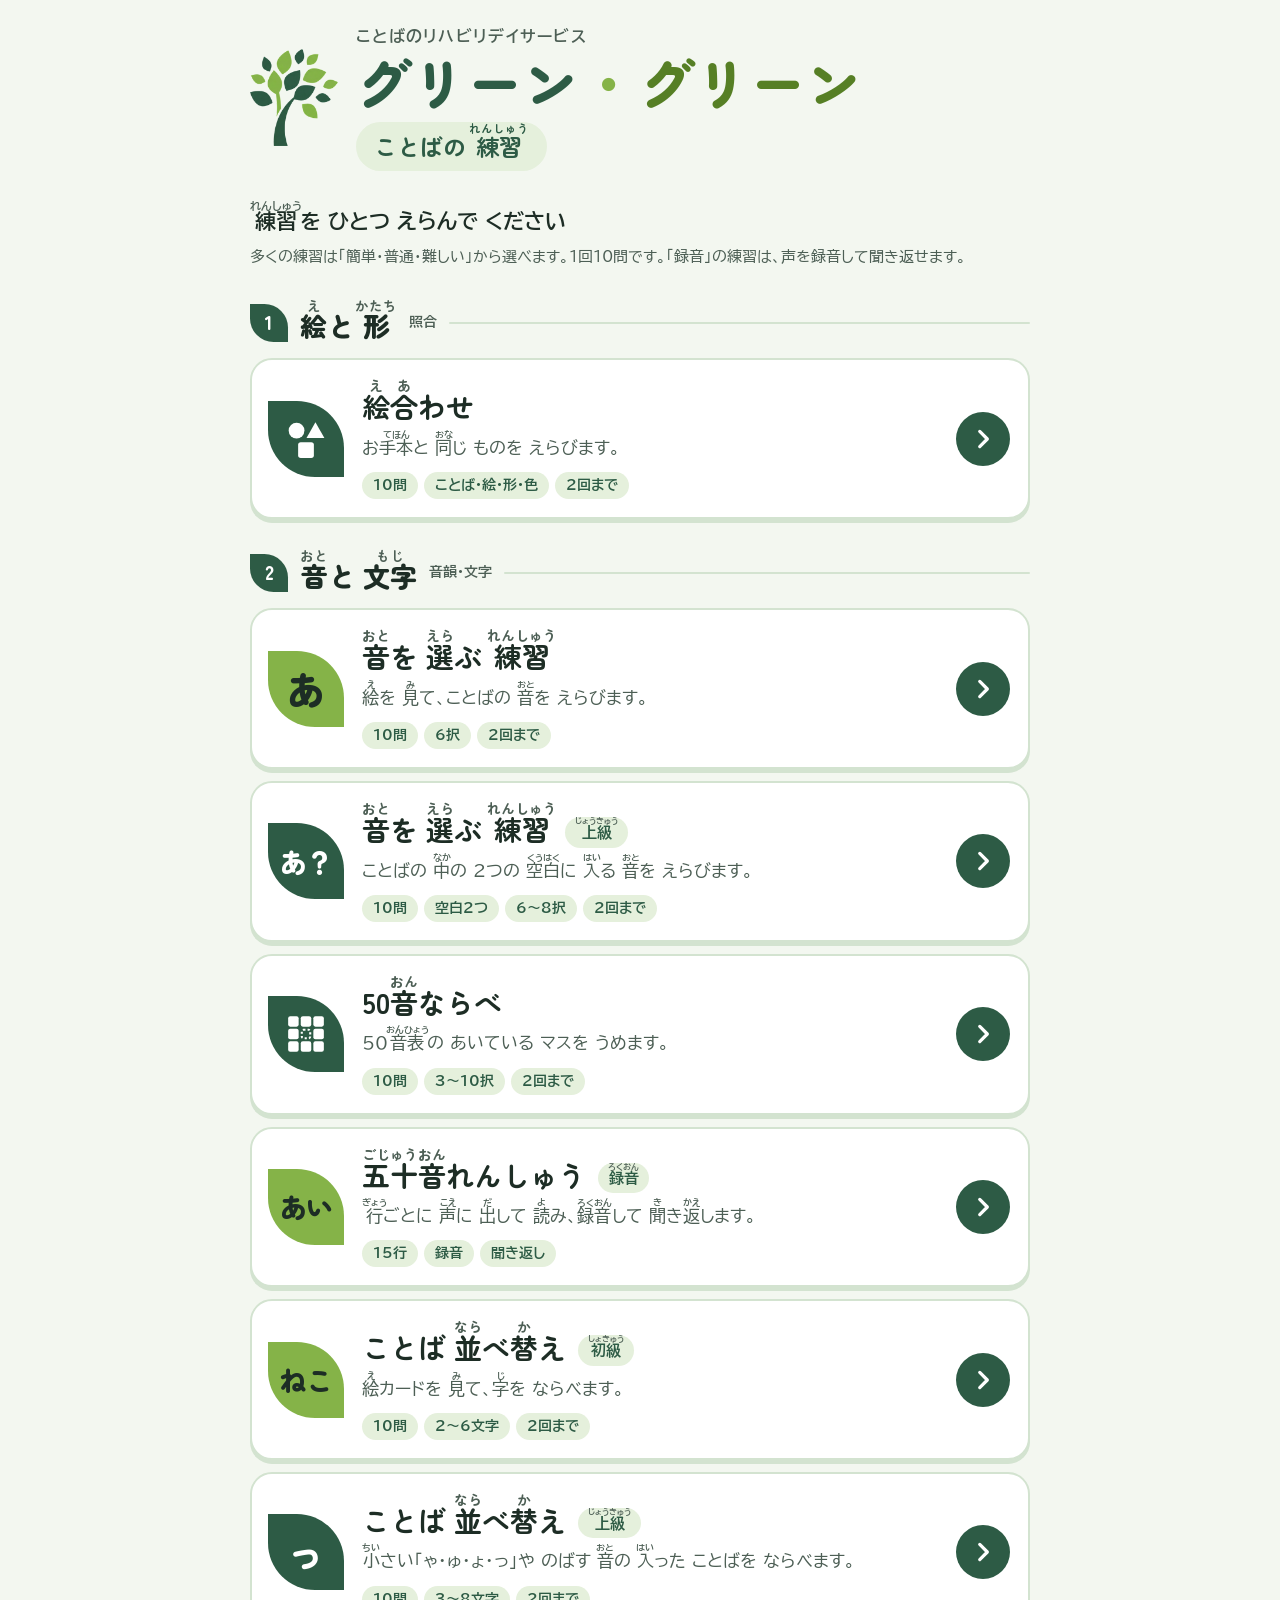
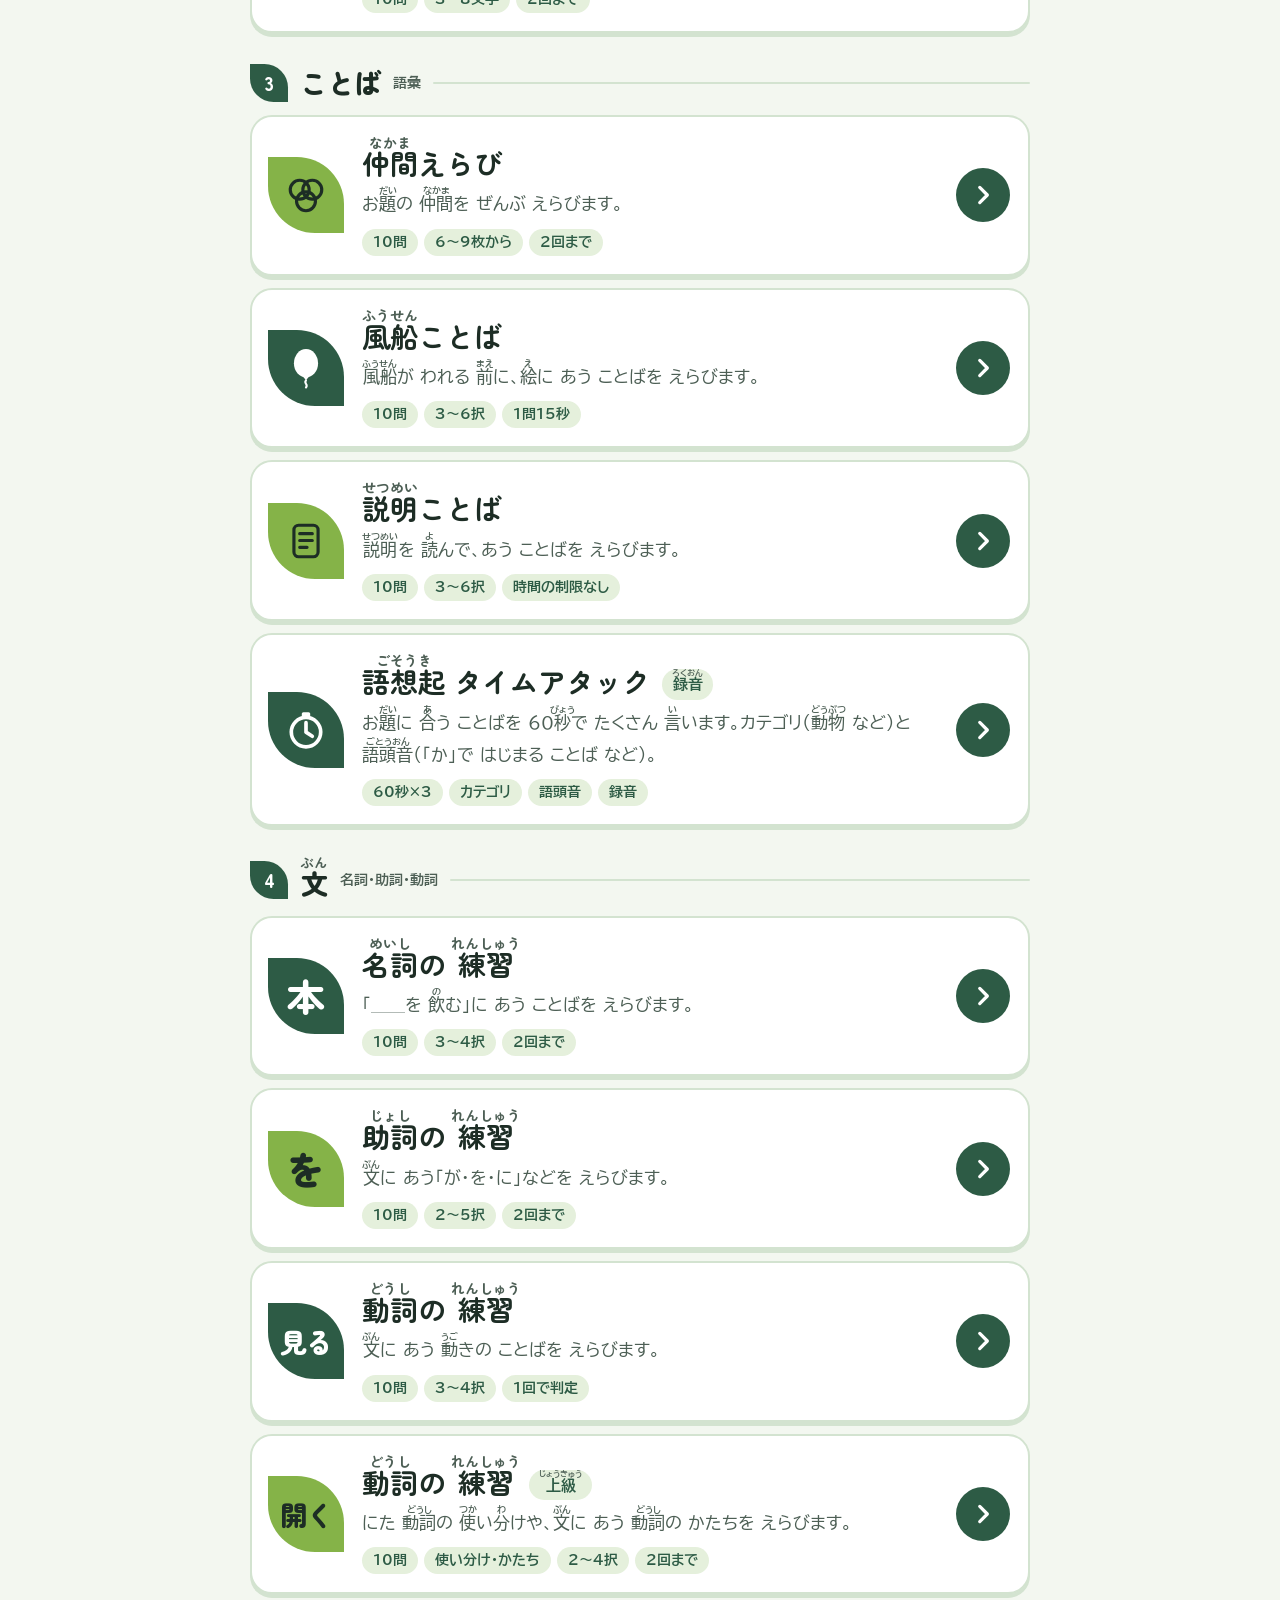
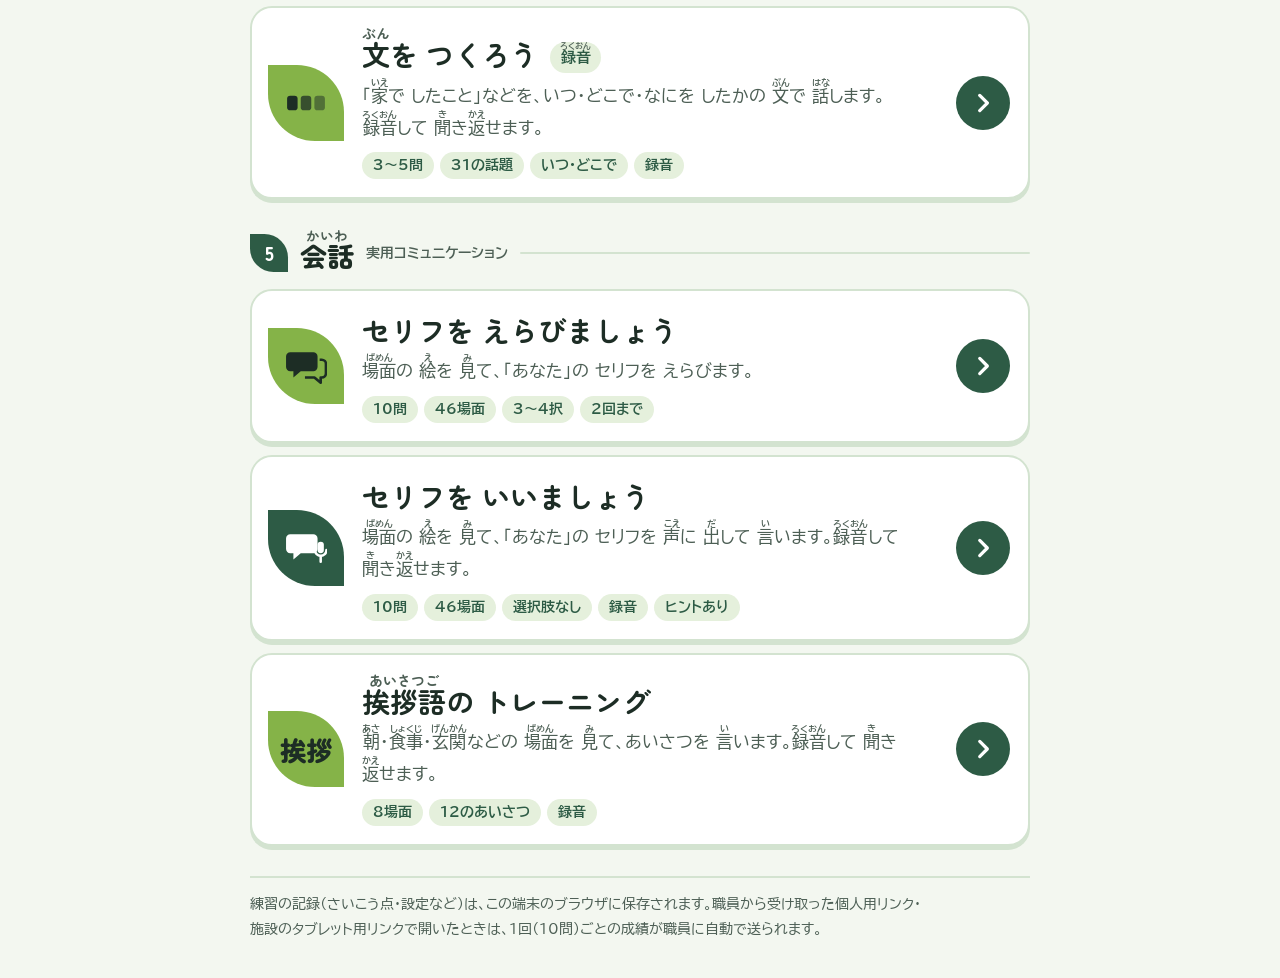
==== commit 1e0af966: "動詞の練習（上級）を追加（使い分け・かたち・まぜる） Co-Authored-By: Claude Opus 5.5 <noreply@anthropic.com> Claude-Session: h" ====
--- a/index.html
+++ b/index.html
@@ -58,6 +58,18 @@
 .plan-head h2{margin:0;font-family:var(--font-display);font-weight:900;font-size:26px;line-height:1.6;color:var(--leaf-dark)}
 .plan-head small{font-size:15px;color:var(--muted);line-height:1.8}
 .chip.fix{background:var(--leaf-dark);color:#fff}
+/* 宿題：期限・やった回数・できたしるし */
+.hw-due{margin:0;font-size:20px;font-weight:700;line-height:1.8}
+.hw-due b{font-family:var(--font-display);font-weight:900;font-size:24px;color:var(--leaf-dark);background:var(--leaf-soft);border-radius:10px;padding:0 10px}
+.hw-all{display:flex;align-items:center;gap:12px;margin:0;padding:14px 18px;border-radius:18px;background:#fff6d6;border:2px solid #e9c64a;font-family:var(--font-display);font-weight:900;font-size:22px;line-height:1.6}
+.hw-check{flex:none;width:44px;height:44px;border-radius:50%;background:var(--leaf-dark);color:#fff;display:grid;place-items:center;font-size:28px}
+.hw{display:flex;flex-wrap:wrap;align-items:center;gap:6px 12px;margin-top:10px}
+.hw-dots{display:flex;gap:6px}
+.hw-dots i{width:20px;height:20px;border-radius:50%;border:3px solid var(--leaf-dark);background:#fff}
+.hw-dots i.on{background:var(--leaf-dark)}
+.hw-n{font-size:19px;font-weight:700;color:var(--ink);font-variant-numeric:tabular-nums}
+.hw.ok .hw-n{color:var(--leaf-dark);font-weight:900}
+.app.hw-done{border-color:var(--leaf-dark);background:linear-gradient(0deg,var(--leaf-soft),var(--card) 70%)}
 .bar-fix{display:inline-block;margin-left:8px;font-family:var(--font-body);font-size:14px;font-weight:700;background:var(--leaf-soft);color:var(--leaf-dark);border-radius:999px;padding:0 10px;line-height:1.9;vertical-align:.15em;white-space:nowrap}
 .lead p{font-size:21px;font-weight:700;line-height:2}
 .lead small{font-size:15px;color:var(--muted)}
@@ -108,6 +120,10 @@
   .app-name{font-size:23px}
   .app-desc{font-size:15.5px;line-height:1.85}
   .chip{font-size:13px;padding:2px 9px}
+  .hw-due{font-size:17px} .hw-due b{font-size:20px}
+  .hw-all{font-size:18px;padding:12px 14px}
+  .hw-dots i{width:16px;height:16px;border-width:2.5px}
+  .hw-n{font-size:16px}
   .go{width:36px;height:36px}
   .go svg{width:18px;height:18px}
 }
@@ -373,6 +389,15 @@
           </span>
           <span class="go" aria-hidden="true"><svg viewBox="0 0 24 24"><path d="M9 5l7 7-7 7" fill="none" stroke="currentColor" stroke-width="3" stroke-linecap="round" stroke-linejoin="round"/></svg></span>
         </button>
+        <button class="app" type="button" data-app="doushi2">
+          <span class="leaf light two" style="--i:14" aria-hidden="true">開く</span>
+          <span>
+            <span class="app-name"><ruby>動詞<rt>どうし</rt></ruby>の <ruby>練習<rt>れんしゅう</rt></ruby> <span class="grade"><ruby>上級<rt>じょうきゅう</rt></ruby></span></span>
+            <span class="app-desc">にた <ruby>動詞<rt>どうし</rt></ruby>の <ruby>使<rt>つか</rt></ruby>い<ruby>分<rt>わ</rt></ruby>けや、<ruby>文<rt>ぶん</rt></ruby>に あう <ruby>動詞<rt>どうし</rt></ruby>の かたちを えらびます。</span>
+            <span class="chips"><span class="chip">10問</span><span class="chip">使い分け・かたち</span><span class="chip">2〜4択</span><span class="chip">2回まで</span></span>
+          </span>
+          <span class="go" aria-hidden="true"><svg viewBox="0 0 24 24"><path d="M9 5l7 7-7 7" fill="none" stroke="currentColor" stroke-width="3" stroke-linecap="round" stroke-linejoin="round"/></svg></span>
+        </button>
         <button class="app" type="button" data-app="bun">
           <span class="leaf light" style="--i:14" aria-hidden="true"><svg viewBox="0 0 40 40"><rect x="2" y="13" width="10" height="14" rx="3" fill="currentColor"/><rect x="15" y="13" width="10" height="14" rx="3" fill="currentColor" opacity=".75"/><rect x="28" y="13" width="10" height="14" rx="3" fill="currentColor" opacity=".5"/></svg></span>
           <span>
@@ -498,6 +523,7 @@
   setsumei: { title:'説明ことば',
               busy: d => { const p = d.getElementById('play'); return !!p && !p.hidden; } },
   meishi:   { title:'名詞の練習', busy: QUIZ },
+  doushi2:  { title:'動詞の練習（上級）', busy: QUIZ },
   joshi:    { title:'助詞の練習', busy: QUIZ },
   doushi:   { title:'動詞の練習', busy: QUIZ },
   serifu:   { title:'セリフをえらびましょう', busy: QUIZ },
@@ -693,7 +719,7 @@
 const LOGO = $('brandLogo').getAttribute('src');
 $('barLogo').src = LOGO;
 
-let current = null, frame = null;
+let current = null, frame = null, currentFix = null;
 
 /* ページの下にしまってある各アプリのHTMLを取り出す */
 function source(id, fix) {
@@ -703,7 +729,8 @@
   html = html.split('__GG_LOGO__').join(LOGO);
   /* いま練習している人を練習の中へ知らせる（さいこう点・記録を人ごとに分けるため） */
   /* 個人別メニューで決めた難しさ・しゅるい（GG_FIX）も知らせる */
-  const fx = fix && (fix.lv || fix.type) ? { lv: fix.lv || '', type: fix.type || '' } : null;
+  const fx = fix && (fix.lv || fix.type || (fix.topics && fix.topics.length) || fix.n || fix.opts != null)
+    ? { lv: fix.lv || '', type: fix.type || '', topics: (fix.topics || []).slice(), n: fix.n || 0, opts: fix.opts == null ? null : fix.opts } : null;
   html = html.replace(/<head>/i, m => m + '<scr' + 'ipt>window.GG_USER=' + JSON.stringify(SEND.who() || '') + ';window.GG_FIX=' + JSON.stringify(fx) + ';window.GG_VOICE=' + (voiceOn(SEND.who()) ? 'true' : 'false') + ';</scr' + 'ipt>');
   /* 練習画面はいつも明るい配色にそろえる */
   html = html.replace(/<html(?=[\s>])/i, '<html data-theme="light"');
@@ -716,14 +743,42 @@
    職員が成績一覧ページで決めた「その人がやる練習と難しさ」。受け取りスクリプトから読み、この端末にも覚えておく
    （電波がないときも前に読んだ分を使う）。決められているときは、その練習だけを出し、押すと決めた難しさですぐ始まる。 */
 const LVNAME = { easy:'簡単', normal:'普通', hard:'難しい' };
-const TYPENAME = { eawase:{ word:'ことばと絵', pic:'同じ絵', shape:'形', color:'色', mix:'まぜる' }, onin:{ single:'一文字を埋める', all:'全部の文字を埋める' }, bun:{ place:'場所から', time:'時間から', thing:'人・ことから', mix:'まぜる' }, goso:{ cat:'カテゴリ', onset:'語頭音' } };
+const TYPENAME = { doushi2:{ use:'使い分け', form:'かたち', mix:'まぜる' }, eawase:{ word:'ことばと絵', pic:'同じ絵', shape:'形', color:'色', mix:'まぜる' }, onin:{ single:'一文字を埋める', all:'全部の文字を埋める' }, bun:{ place:'場所から', time:'時間から', thing:'人・ことから', mix:'まぜる' }, goso:{ cat:'カテゴリ', onset:'語頭音' } };
+/* 宿題のお題の名前（練習の中の問題の名前。成績一覧ページと同じ一覧） */
+const TOPICDEF = {"serifu":{"groups":[{"name":"こたえる 場面","items":[["病院の 診察室で","病院の 診察室で"],["タクシーで","タクシーで"],["食堂で（注文する）","食堂で（注文する）"],["電話で","電話で"],["薬局で（お薬手帳）","薬局で（お薬手帳）"],["電車の 中で","電車の 中で"],["郵便局で（荷物）","郵便局で（荷物）"],["洋服の 店で（サイズ）","洋服の 店で（サイズ）"],["家で（電話）","家で（電話）"],["家で（お客さん）","家で（お客さん）"],["デイサービスで（おやつ）","デイサービスで（おやつ）"],["道で（友だちに 会う）","道で（友だちに 会う）"],["バスの 中で","バスの 中で"],["美容院で","美容院で"],["交番で","交番で"],["病院の 受付で（次の 予約）","病院の 受付で（次の 予約）"],["歯医者の 受付で","歯医者の 受付で"],["コンビニの レジで","コンビニの レジで"],["デイサービスの お迎え","デイサービスの お迎え"],["レストランの 入り口で","レストランの 入り口で"],["病院からの 電話","病院からの 電話"],["銀行の 窓口で","銀行の 窓口で"],["市役所の 窓口で","市役所の 窓口で"],["スーパーの レジで","スーパーの レジで"],["デイサービスで（お昼ごはん）","デイサービスで（お昼ごはん）"],["道で（道を 聞かれる）","道で（道を 聞かれる）"],["エレベーターで","エレベーターで"]]},{"name":"自分から 話す 場面","items":[["食堂で（料理が 来た）","食堂で（料理が 来た）"],["スーパーで","スーパーで"],["道で（道を 聞く）","道で（道を 聞く）"],["道で（落とし物）","道で（落とし物）"],["薬局で（薬の 飲み方）","薬局で（薬の 飲み方）"],["駅で","駅で"],["郵便局で（切手）","郵便局で（切手）"],["洋服の 店で（着て みたい）","洋服の 店で（着て みたい）"],["デイサービスで（寒い）","デイサービスで（寒い）"],["待ち合わせで","待ち合わせで"],["バス停で","バス停で"],["美容院に 電話","美容院に 電話"],["レストランで（お水）","レストランで（お水）"],["レストランで（お会計）","レストランで（お会計）"],["タクシーで（降りる）","タクシーで（降りる）"],["デイサービスで（トイレ）","デイサービスで（トイレ）"],["家の 前で（あいさつ）","家の 前で（あいさつ）"],["デイサービスに 電話（お休み）","デイサービスに 電話（お休み）"],["旅行先で（写真）","旅行先で（写真）"]]}]},"serifu2":{"groups":[{"name":"こたえる 場面","items":[["病院の 診察室で","病院の 診察室で"],["タクシーで","タクシーで"],["食堂で（注文する）","食堂で（注文する）"],["電話で","電話で"],["薬局で（お薬手帳）","薬局で（お薬手帳）"],["電車の 中で","電車の 中で"],["郵便局で（荷物）","郵便局で（荷物）"],["洋服の 店で（サイズ）","洋服の 店で（サイズ）"],["家で（電話）","家で（電話）"],["家で（お客さん）","家で（お客さん）"],["デイサービスで（おやつ）","デイサービスで（おやつ）"],["道で（友だちに 会う）","道で（友だちに 会う）"],["バスの 中で","バスの 中で"],["美容院で","美容院で"],["交番で","交番で"],["病院の 受付で（次の 予約）","病院の 受付で（次の 予約）"],["歯医者の 受付で","歯医者の 受付で"],["コンビニの レジで","コンビニの レジで"],["デイサービスの お迎え","デイサービスの お迎え"],["レストランの 入り口で","レストランの 入り口で"],["病院からの 電話","病院からの 電話"],["銀行の 窓口で","銀行の 窓口で"],["市役所の 窓口で","市役所の 窓口で"],["スーパーの レジで","スーパーの レジで"],["デイサービスで（お昼ごはん）","デイサービスで（お昼ごはん）"],["道で（道を 聞かれる）","道で（道を 聞かれる）"],["エレベーターで","エレベーターで"]]},{"name":"自分から 話す 場面","items":[["食堂で（料理が 来た）","食堂で（料理が 来た）"],["スーパーで","スーパーで"],["道で（道を 聞く）","道で（道を 聞く）"],["道で（落とし物）","道で（落とし物）"],["薬局で（薬の 飲み方）","薬局で（薬の 飲み方）"],["駅で","駅で"],["郵便局で（切手）","郵便局で（切手）"],["洋服の 店で（着て みたい）","洋服の 店で（着て みたい）"],["デイサービスで（寒い）","デイサービスで（寒い）"],["待ち合わせで","待ち合わせで"],["バス停で","バス停で"],["美容院に 電話","美容院に 電話"],["レストランで（お水）","レストランで（お水）"],["レストランで（お会計）","レストランで（お会計）"],["タクシーで（降りる）","タクシーで（降りる）"],["デイサービスで（トイレ）","デイサービスで（トイレ）"],["家の 前で（あいさつ）","家の 前で（あいさつ）"],["デイサービスに 電話（お休み）","デイサービスに 電話（お休み）"],["旅行先で（写真）","旅行先で（写真）"]]}]},"bun":{"groups":[{"name":"場所から","items":[["家で","家で"],["外で","外で"],["デイサービスで","デイサービスで"],["お店で","お店で"],["病院で","病院で"],["公園・散歩で","公園・散歩で"],["子どもや 孫の 家で","子どもや 孫の 家で"],["庭・ベランダで","庭・ベランダで"],["近所で","近所で"],["乗り物で","乗り物で"]]},{"name":"時間から","items":[["けさ","けさ"],["お昼","お昼"],["夜","夜"],["きのう","きのう"],["土曜日・日曜日","土曜日・日曜日"],["寝る 前","寝る 前"],["ごはんの あと","ごはんの あと"],["お正月・行事","お正月・行事"],["去年","去年"],["子どもの ころ","子どもの ころ"],["若い ころ（仕事）","若い ころ（仕事）"]]},{"name":"人・ことから","items":[["食べた もの","食べた もの"],["買った もの","買った もの"],["作った 料理","作った 料理"],["家族と","家族と"],["友だちと","友だちと"],["すきな こと","すきな こと"],["テレビ・ラジオ","テレビ・ラジオ"],["電話・手紙","電話・手紙"],["旅行","旅行"],["うれしかった こと","うれしかった こと"]]}]},"nakama":{"groups":[{"name":"仲間","items":[["fruit","くだもの"],["veg","野菜"],["dish","料理"],["drink","飲み物"],["sweets","おかし"],["animal","動物"],["bird","鳥"],["insect","虫"],["sea","海の 生き物"],["flower","花"],["vehicle","乗り物"],["building","建物"],["clothes","服"],["wear","身に つける 物（服の ほか）"],["instrument","楽器"],["sport","スポーツ"],["stationery","文房具"],["kitchen","台所の 道具"],["tools","大工道具"],["body","体"],["weather","天気"]]}]},"goso":{"byType":true,"groups":[{"type":"cat","name":"カテゴリ：簡単で 出る お題","items":[["cat:動物","動物"],["cat:果物","果物"],["cat:野菜","野菜"],["cat:食べ物","食べ物"],["cat:乗り物","乗り物"],["cat:色","色"],["cat:体の 部分","体の 部分"],["cat:花","花"],["cat:飲み物","飲み物"],["cat:魚","魚"],["cat:鳥","鳥"],["cat:家族の 呼び方","家族の 呼び方"]]},{"type":"cat","name":"カテゴリ：普通で 出る お題","items":[["cat:台所に ある もの","台所に ある もの"],["cat:着る もの","着る もの"],["cat:文房具","文房具"],["cat:楽器","楽器"],["cat:スポーツ","スポーツ"],["cat:家具","家具"],["cat:虫","虫"],["cat:海に いる 生き物","海に いる 生き物"],["cat:お店の 種類","お店の 種類"],["cat:仕事（職業）","仕事（職業）"],["cat:料理の 名前","料理の 名前"],["cat:天気の ことば","天気の ことば"]]},{"type":"cat","name":"カテゴリ：難しいで 出る お題","items":[["cat:赤い もの","赤い もの"],["cat:丸い もの","丸い もの"],["cat:冷たい もの","冷たい もの"],["cat:甘い もの","甘い もの"],["cat:電気で 動く もの","電気で 動く もの"],["cat:学校に ある もの","学校に ある もの"],["cat:病院に ある もの","病院に ある もの"],["cat:木で できて いる もの","木で できて いる もの"],["cat:空を 飛ぶ もの","空を 飛ぶ もの"],["cat:春に 関係する もの","春に 関係する もの"],["cat:お祝いに 関係する もの","お祝いに 関係する もの"],["cat:四角い もの","四角い もの"]]},{"type":"onset","name":"語頭音：簡単で 出る 音","items":[["onset:か","か"],["onset:さ","さ"],["onset:た","た"],["onset:は","は"],["onset:ま","ま"],["onset:あ","あ"],["onset:こ","こ"],["onset:し","し"],["onset:と","と"],["onset:き","き"]]},{"type":"onset","name":"語頭音：普通で 出る 音","items":[["onset:い","い"],["onset:う","う"],["onset:お","お"],["onset:く","く"],["onset:け","け"],["onset:せ","せ"],["onset:そ","そ"],["onset:つ","つ"],["onset:な","な"],["onset:に","に"],["onset:の","の"],["onset:ひ","ひ"],["onset:ふ","ふ"],["onset:ほ","ほ"],["onset:み","み"],["onset:も","も"],["onset:や","や"],["onset:り","り"],["onset:わ","わ"]]},{"type":"onset","name":"語頭音：難しいで 出る 音","items":[["onset:ぬ","ぬ"],["onset:へ","へ"],["onset:る","る"],["onset:ろ","ろ"],["onset:ゆ","ゆ"],["onset:よ","よ"],["onset:れ","れ"],["onset:ね","ね"],["onset:む","む"],["onset:め","め"],["onset:え","え"],["onset:ら","ら"]]}]},"gojuonrec":{"groups":[{"name":"清音","items":[["a","あ行"],["ka","か行"],["sa","さ行"],["ta","た行"],["na","な行"],["ha","は行"],["ma","ま行"],["ya","や行"],["ra","ら行"],["wa","わ行"]]},{"name":"濁音・半濁音","items":[["ga","が行"],["za","ざ行"],["da","だ行"],["ba","ば行"],["pa","ぱ行"]]}]},"aisatsu":{"groups":[{"name":"場面","items":[["morning","朝の挨拶"],["noon","昼の挨拶"],["night","夜の挨拶"],["gift","プレゼント"],["meal","食事（ごはん）"],["doorway","玄関（お出かけ）"],["meeting","対面（挨拶）"],["homecoming","帰宅（おうち）"]]}]}};
+function topicName(app, k) {
+  const d = TOPICDEF[app];
+  if (d) for (const g of d.groups) for (const it of g.items) if (it[0] === k) return it[1];
+  return String(k).replace(/^(cat|onset):/, '');
+}
 const PLAN = (() => {
   const key = id => 'gg.plan.' + id;
-  const clean = a => (Array.isArray(a) ? a : []).filter(x => x && APPS[x.app])
-    .map(x => ({ app: x.app, lv: LVNAME[x.lv] ? x.lv : '', type: TYPENAME[x.app] && TYPENAME[x.app][x.type] ? x.type : '' }));
+  const cleanTopics = a => (Array.isArray(a) ? a : []).map(t => String(t == null ? '' : t).slice(0, 40)).filter(Boolean).slice(0, 60);
+  const okDue = v => /^\d{4}-\d{2}-\d{2}$/.test(String(v || '')) ? String(v) : '';
+  /* 宿題：topics＝お題、times＝やる回数、done＝受け取り先が数えた「やった回数」（メニューの順） */
+  function clean(a, done) {
+    const d = Array.isArray(done) ? done : [];
+    const out = [], cnt = [];
+    (Array.isArray(a) ? a : []).forEach((x, i) => {
+      if (!x || !APPS[x.app]) return;
+      const it = { app: x.app, lv: LVNAME[x.lv] ? x.lv : '', type: TYPENAME[x.app] && TYPENAME[x.app][x.type] ? x.type : '' };
+      const tp = cleanTopics(x.topics); if (tp.length) it.topics = tp;
+      const n = Math.max(0, Math.min(30, Math.floor(Number(x.times) || 0))); if (n) it.times = n;
+      const q = Math.floor(Number(x.n)), o = x.opts !== '' && x.opts != null ? Math.floor(Number(x.opts)) : NaN;
+      if (q >= 1 && q <= 30) it.n = q;          // 問題数
+      if (o >= 0 && o <= 12) it.opts = o;       // 選択肢の数
+      out.push(it); cnt.push(Math.max(0, Math.floor(Number(d[i]) || 0)));
+    });
+    return { items: out, done: cnt };
+  }
   function get(id) {
     if (!id) return null;
-    try { const v = JSON.parse(localStorage.getItem(key(id))); return v && Array.isArray(v.items) ? { items: clean(v.items), at: v.at || '', voice: v.voice === true } : null; } catch (e) { return null; }
+    try {
+      const v = JSON.parse(localStorage.getItem(key(id)));
+      if (!v || !Array.isArray(v.items)) return null;
+      const c = clean(v.items, v.done);
+      return { items: c.items, done: c.done, at: v.at || '', voice: v.voice === true, due: okDue(v.due) };
+    } catch (e) { return null; }
   }
   async function load(id) {
     if (!id || !SEND.url) return get(id);
@@ -731,7 +786,8 @@
       const res = await fetch(SEND.url + '?menu=' + encodeURIComponent(id), { cache: 'no-store' });
       const j = await res.json();
       if (j && j.ok && j.menu) {
-        const v = { items: clean(j.items), at: String(j.at || ''), voice: j.voice === true };
+        const c = clean(j.items, j.done);
+        const v = { items: c.items, done: c.done, at: String(j.at || ''), voice: j.voice === true, due: okDue(j.due) };
         try { localStorage.setItem(key(id), JSON.stringify(v)); } catch (e) {}
         return v;
       }
@@ -740,17 +796,54 @@
   }
   return { get, load };
 })();
+/* 宿題の「やった回数」：この端末で終えた分もすぐ数える（受け取り先の数と多いほうを使う）。
+   メニューを決め直す（変えた日時が変わる）と、0から数え直す */
+const HW = (() => {
+  const key = id => 'gg.hw.' + id;
+  const sig = it => [it.app, it.lv || '', it.type || '', (it.topics || []).join(','), it.n || '', it.opts == null ? '' : it.opts].join('|');
+  function get(id, at) {
+    try { const v = JSON.parse(localStorage.getItem(key(id))); if (v && v.at === at && v.n && typeof v.n === 'object') return v; } catch (e) {}
+    return { at, n: {} };
+  }
+  function add(id, p, it) {
+    const v = get(id, p.at), s = sig(it);
+    v.n[s] = (v.n[s] || 0) + 1;
+    try { localStorage.setItem(key(id), JSON.stringify(v)); } catch (e) {}
+  }
+  function count(id, p, i) {
+    const local = get(id, p.at).n[sig(p.items[i])] || 0;
+    return Math.max(local, (p.done && p.done[i]) || 0);
+  }
+  return { add, count };
+})();
+const hasHW = p => !!p && (!!p.due || p.items.some(it => it.times));
 /* 職員が「声も送る」にした人か（受け取り先があるときだけ） */
 function voiceOn(id) { const p = id ? PLAN.get(id) : null; return !!(SEND.url && p && p.voice); }
 function activePlan() { const id = SEND.who(); const p = id ? PLAN.get(id) : null; return p && p.items.length ? p : null; }
 /* 名前のメモに「さん」などが付いていなければ「さん」を付ける */
 const honor = n => /(さん|様|さま|くん|君|ちゃん)$/.test(n) ? n : n + ' さん';
-const sameFix = (a, b) => a.app === b.app && (a.lv || '') === (b.lv || '') && (a.type || '') === (b.type || '');
+const sameTopics = (a, b) => (a.topics || []).join('\n') === (b.topics || []).join('\n');
+const sameFix = (a, b) => a.app === b.app && (a.lv || '') === (b.lv || '') && (a.type || '') === (b.type || '') && sameTopics(a, b) && (a.n || 0) === (b.n || 0) && (a.opts == null ? -1 : a.opts) === (b.opts == null ? -1 : b.opts);
 function fixLabel(it) { return [it.type ? TYPENAME[it.app][it.type] : '', it.lv ? LVNAME[it.lv] : ''].filter(Boolean).join('・'); }
+/* お題のチップ：3つまでは名前、それより多いときは数 */
+function topicLabel(it) {
+  const t = it.topics || [];
+  if (!t.length) return '';
+  return t.length <= 3 ? 'お題：' + t.map(k => topicName(it.app, k)).join('・') : 'お題 ' + t.length + (t.length < 10 ? 'つ' : 'こ');
+}
+const WEEK = '日月火水木金土';
+const OPTCHIP = { narabe: n => 'まぜる字 ' + n, narabe2: n => 'まぜる字 ' + n, nakama: n => 'カード ' + n + '枚' };
+function dueText(s) {
+  const m = /^(\d{4})-(\d{2})-(\d{2})$/.exec(s || ''); if (!m) return '';
+  const d = new Date(+m[1], +m[2] - 1, +m[3]);
+  return (d.getMonth() + 1) + '月' + d.getDate() + '日（' + WEEK[d.getDay()] + '）';
+}
 let planSig = '';
 function renderPlan() {
   const p = activePlan(), box = $('planBox'), id = SEND.who();
-  const sig = p ? id + '|' + JSON.stringify(p.items) : '';
+  const hw = hasHW(p);
+  const counts = p ? p.items.map((it, i) => HW.count(id, p, i)) : [];
+  const sig = p ? id + '|' + JSON.stringify(p.items) + '|' + (p.due || '') + '|' + counts.join(',') : '';
   document.querySelectorAll('#menu .stage').forEach(st => { st.hidden = !!p; });
   $('menuLead').hidden = !!p;
   box.hidden = !p;
@@ -758,21 +851,52 @@
   planSig = sig;
   box.innerHTML = '';
   if (!p) return;
+  const who = SEND.shared ? honor(SEND.nameOf(id) || id) : 'あなた';
   const head = document.createElement('div');
   head.className = 'plan-head';
-  head.innerHTML = '<h2 id="planTitle"></h2><small>職員が えらんだ 練習です。押すと すぐ はじまります。</small>';
-  head.querySelector('h2').textContent = (SEND.shared ? honor(SEND.nameOf(id) || id) : 'あなた') + 'の 練習';
+  if (hw) {
+    const due = dueText(p.due);
+    head.innerHTML = '<h2 id="planTitle"><span></span>の <ruby>宿題<rt>しゅくだい</rt></ruby></h2>' + (due ? '<p class="hw-due"><b></b> までに やりましょう</p>' : '')
+      + '<small><ruby>職員<rt>しょくいん</rt></ruby>が <ruby>出<rt>だ</rt></ruby>した <ruby>宿題<rt>しゅくだい</rt></ruby>です。<ruby>押<rt>お</rt></ruby>すと すぐ はじまります。</small>';
+    head.querySelector('h2 span').textContent = who;
+    if (due) head.querySelector('.hw-due b').textContent = due;
+  } else {
+    head.innerHTML = '<h2 id="planTitle"></h2><small>職員が えらんだ 練習です。押すと すぐ はじまります。</small>';
+    head.querySelector('h2').textContent = who + 'の 練習';
+  }
   box.appendChild(head);
+  const goal = p.items.map((it, i) => it.times ? { need: it.times, did: counts[i] } : null).filter(Boolean);
+  if (goal.length && goal.every(g => g.did >= g.need)) {
+    const all = document.createElement('p');
+    all.className = 'hw-all';
+    all.innerHTML = '<span class="hw-check" aria-hidden="true">✓</span><span><ruby>宿題<rt>しゅくだい</rt></ruby>が ぜんぶ できました。よく がんばりました！</span>';
+    box.appendChild(all);
+  }
   const list = document.createElement('div');
   list.className = 'apps';
-  p.items.forEach(it => {
+  p.items.forEach((it, i) => {
     const src = cardOf(it.app); if (!src) return;
     const b = src.cloneNode(true);
     b.removeAttribute('data-app');
     b.dataset.planApp = it.app;
-    const lab = fixLabel(it);
-    b.querySelector('.chips').innerHTML = lab ? lab.split('・').map(t => '<span class="chip fix"></span>').join('') : '';
-    if (lab) lab.split('・').forEach((t, i) => { b.querySelectorAll('.chip.fix')[i].textContent = t; });
+    const chips = fixLabel(it).split('・').filter(Boolean);
+    if (it.n) chips.push(it.n + (it.app === 'goso' ? 'つの お題' : '問'));
+    if (it.opts != null) chips.push(OPTCHIP[it.app] ? OPTCHIP[it.app](it.opts) : it.opts + '択');
+    const tl = topicLabel(it); if (tl) chips.push(tl);
+    const ch = b.querySelector('.chips');
+    ch.innerHTML = '';
+    chips.forEach(t => { const c = document.createElement('span'); c.className = 'chip fix'; c.textContent = t; ch.appendChild(c); });
+    if (it.topics && it.topics.length > 3) ch.lastChild.title = it.topics.map(k => topicName(it.app, k)).join('、');
+    if (it.times) {
+      const did = counts[i], ok = did >= it.times;
+      const m = document.createElement('span');
+      m.className = 'hw' + (ok ? ' ok' : '');
+      const dots = Array.from({ length: Math.min(it.times, 10) }, (_, k) => `<i class="${k < did ? 'on' : ''}"></i>`).join('');
+      m.innerHTML = `<span class="hw-dots" aria-hidden="true">${dots}</span><span class="hw-n">${ok ? '✓ できた　' : ''}${Math.min(did, 99)} / ${it.times}<ruby>回<rt>かい</rt></ruby></span>`;
+      m.setAttribute('aria-label', it.times + '回のうち ' + did + '回 やりました' + (ok ? '。できました' : ''));
+      ch.after(m);
+      if (ok) b.classList.add('hw-done');
+    }
     b.addEventListener('click', () => openApp(it.app, true, it));
     list.appendChild(b);
   });
@@ -803,6 +927,7 @@
   if (!html) return;
   if (frame) teardown();
   current = id;
+  currentFix = fix || null;
   const card = cardOf(id);
   $('barLeaf').innerHTML = card ? card.querySelector('.leaf').outerHTML : '';
   $('barName').innerHTML = card ? card.querySelector('.app-name').innerHTML : APPS[id].title;
@@ -830,6 +955,7 @@
     frame = null;
   }
   current = null;
+  currentFix = null;
 }
 
 function closeApp(fromHash) {
@@ -899,6 +1025,8 @@
     return;
   }
   if (!d || d.gg !== 'result' || !current) return;
+  /* 宿題：決められた練習を1回終えたら、この端末でも すぐ数える */
+  try { const p = activePlan(), wid = SEND.who(); if (p && wid && currentFix && p.items.some(x => sameFix(x, currentFix))) HW.add(wid, p, currentFix); } catch (e) {}
   const str = (v, n) => String(v == null ? '' : v).slice(0, n);
   SEND.add({
     app: current, appName: APPS[current].title,
@@ -952,7 +1080,7 @@
   ・音を選ぶ・助詞・動詞・名詞・50音・並べ替え（初級・上級）・仲間えらび・絵合わせ・セリフは共通デザイン（同じしくみ）で作られています。
     問題は各アプリの最初のほう（DATA／DIFFS／EASY・NORMAL・HARD／MS など）にあります。
   data-app：eawase＝絵合わせ／onin＝音を選ぶ練習／gojuon＝50音ならべ／narabe＝ことば並べ替え（初級）／narabe2＝ことば並べ替え（上級）／nakama＝仲間えらび／
-            fusen＝風船ことば／setsumei＝説明ことば／meishi＝名詞の練習／joshi＝助詞の練習／doushi＝動詞の練習／serifu＝セリフをえらびましょう／
+            fusen＝風船ことば／setsumei＝説明ことば／meishi＝名詞の練習／joshi＝助詞の練習／doushi＝動詞の練習／doushi2＝動詞の練習（上級）／serifu＝セリフをえらびましょう／
             bun＝文をつくろう（録音）／goso＝語想起タイムアタック（録音）／oto2＝音を選ぶ練習（上級）／gojuonrec＝五十音れんしゅう（録音）／serifu2＝セリフをいいましょう（録音）／aisatsu＝挨拶語のトレーニング（録音。絵は images フォルダ）
 ====================================================================== -->
 <script type="text/plain" data-app="eawase"><!DOCTYPE html>
@@ -1134,6 +1262,8 @@
 .choices[data-n="4"]{--cols:4}
 .choices[data-n="6"],.choices[data-n="9"]{--cols:3}
 .choices[data-n="8"]{--cols:4}
+.choices[data-n="5"],.choices[data-n="7"]{--cols:3}
+.choices[data-n="10"]{--cols:5}
 @media (max-width:560px){
   .pic-card{width:118px;height:118px;border-radius:18px}
   .pic-card .emo{font-size:80px}
@@ -1303,13 +1433,13 @@
   return sample(groups.map((g, i) => i).filter(i => i !== gi), n).map(i => groups[i][randInt(groups[i].length)]);
 }
 function makeQ(type, lv) {
-  const n = N_OPTS[lv];
+  const n = optN(N_OPTS[lv], 2, 6), k = Math.min(2, n - 2);   // k：にた ものの数（普通）
   if (type === 'word') {
     const gi = randInt(WORD_GROUPS.length), g = WORD_GROUPS[gi], target = g[randInt(g.length)];
     const others = g.filter(x => x !== target);
     let ds;
     if (lv === 'easy') ds = oneFromGroupsFar(WORD_GROUPS, gi, n - 1);
-    else if (lv === 'normal') ds = sample(others, 2).concat(oneFromGroupsFar(WORD_GROUPS, gi, 1));
+    else if (lv === 'normal') ds = sample(others, k).concat(oneFromGroupsFar(WORD_GROUPS, gi, n - 1 - k));
     else ds = sample(others, n - 1);
     return { type, dir: Math.random() < 0.5 ? 'w2p' : 'p2w', target, opts: shuffle([target].concat(ds)), ruby: lv !== 'hard' };
   }
@@ -1324,18 +1454,19 @@
     else {
       const set = SHAPE_SETS[randInt(SHAPE_SETS.length)]; target = set[randInt(set.length)];
       const near = set.filter(x => x !== target);
-      ds = lv === 'hard' ? near : sample(near, 2).concat(sample(Object.keys(SHAPES).filter(x => !set.includes(x)), 1));
+      ds = lv === 'hard' ? sample(near, n - 1) : sample(near, k).concat(sample(Object.keys(SHAPES).filter(x => !set.includes(x)), n - 1 - k));
     }
     return { type, target, opts: shuffle([target].concat(ds)) };
   }
   /* color */
   let target, ds;
-  if (lv === 'hard') { const set = COLOR_SETS[randInt(COLOR_SETS.length)]; target = set[randInt(set.length)]; ds = set.filter(x => x !== target); }
+  if (lv === 'hard') { const set = COLOR_SETS[randInt(COLOR_SETS.length)]; target = set[randInt(set.length)]; ds = sample(set.filter(x => x !== target), n - 1); }
   else {
     target = COLOR_EASY[randInt(COLOR_EASY.length)];
     const near = COLOR_NEAR[target] || [];
     const far = COLOR_EASY.filter(x => x !== target && !near.includes(x));
-    ds = lv === 'easy' ? sample(far, n - 1) : sample(near, 1).concat(sample(far, n - 2));
+    const k1 = Math.min(1, n - 2);
+    ds = lv === 'easy' ? sample(far, n - 1) : sample(near, k1).concat(sample(far, n - 1 - k1));
   }
   return { type, target, opts: shuffle([target].concat(ds)) };
 }
@@ -1412,7 +1543,25 @@
 const R = s => String(s).replace(/([一-鿿々〆ヶ]+)\[([ぁ-ゖー]+)\]/g, '<ruby>$1<rt>$2</rt></ruby>');
 const P = s => String(s).replace(/\[[ぁ-ゖー]+\]/g, '');
 const fmt = n => Number.isInteger(n) ? String(n) : n.toFixed(1);
-const SET_SIZE = 10;
+/* 職員が人ごとに決めた 問題数・選択肢の数・お題（個人別メニューの GG_FIX。決めていないときは難しさで決まる数） */
+const PER = (() => {
+  const f = window.GG_FIX && typeof window.GG_FIX === 'object' ? window.GG_FIX : {};
+  const n = Math.floor(Number(f.n)), o = f.opts === '' || f.opts == null ? NaN : Math.floor(Number(f.opts));
+  return { n: n >= 1 && n <= 30 ? n : 0, opts: o >= 0 && o <= 12 ? o : null,
+    topics: Array.isArray(f.topics) ? f.topics.map(t => String(t)).filter(Boolean) : [] };
+})();
+const SET_SIZE = PER.n || 10;
+/* 選択肢の数：決められていれば min〜max の中で使う（その練習で作れる数まで） */
+const optN = (def, min, max) => PER.opts == null ? def : Math.max(min, Math.min(max, PER.opts));
+/* お題：決められていれば、その中から出す（keyOf でお題の名前を取り出す）。合うものがなければ null */
+function topicPool(pool, keyOf) {
+  if (!PER.topics.length) return null;
+  const want = new Set(PER.topics);
+  const got = pool.filter(x => want.has(keyOf(x)));
+  return got.length ? got : null;
+}
+/* 少ないお題で問題数をうめるときは、まぜながら くり返す */
+function fillTo(list, n) { let out = []; while (out.length < n && list.length) out = out.concat(shuffle(list)); return out.slice(0, n); }
 const LEVELS = [
   { key:'easy',   name:'簡単[かんたん]', stars:1 },
   { key:'normal', name:'普通[ふつう]',   stars:2 },
@@ -1814,6 +1963,8 @@
 .choices[data-n="4"]{--cols:4}
 .choices[data-n="6"],.choices[data-n="9"]{--cols:3}
 .choices[data-n="8"]{--cols:4}
+.choices[data-n="5"],.choices[data-n="7"]{--cols:3}
+.choices[data-n="10"]{--cols:5}
 @media (max-width:560px){
   .pic-card{width:118px;height:118px;border-radius:18px}
   .pic-card .emo{font-size:80px}
@@ -2099,10 +2250,10 @@
         all ? `<span class="mora blank-cell${i === 0 ? ' current' : ''}" id="oc${i}">${i === 0 ? '？' : ''}</span>`
             : i === q.blank ? `<span class="mora blank-cell current" id="oc${i}">？</span>` : `<span class="mora">${m}</span>`).join('')}</div>`;
     let opts;
-    if (!all) opts = shuffle([morae[q.blank]].concat(q.dist));
+    if (!all) opts = shuffle([morae[q.blank]].concat(sample(q.dist, optN(q.dist.length + 1, 2, q.dist.length + 1) - 1)));
     else {
       const uniq = [...new Set(morae)];
-      opts = shuffle(uniq.concat(q.dist.filter(d => !uniq.includes(d)).slice(0, 6 - uniq.length)));
+      opts = shuffle(uniq.concat(q.dist.filter(d => !uniq.includes(d)).slice(0, Math.max(1, optN(6, 2, 8) - uniq.length))));
     }
     const box = $('choices');
     box.dataset.n = opts.length;
@@ -2152,7 +2303,25 @@
 const R = s => String(s).replace(/([一-鿿々〆ヶ]+)\[([ぁ-ゖー]+)\]/g, '<ruby>$1<rt>$2</rt></ruby>');
 const P = s => String(s).replace(/\[[ぁ-ゖー]+\]/g, '');
 const fmt = n => Number.isInteger(n) ? String(n) : n.toFixed(1);
-const SET_SIZE = 10;
+/* 職員が人ごとに決めた 問題数・選択肢の数・お題（個人別メニューの GG_FIX。決めていないときは難しさで決まる数） */
+const PER = (() => {
+  const f = window.GG_FIX && typeof window.GG_FIX === 'object' ? window.GG_FIX : {};
+  const n = Math.floor(Number(f.n)), o = f.opts === '' || f.opts == null ? NaN : Math.floor(Number(f.opts));
+  return { n: n >= 1 && n <= 30 ? n : 0, opts: o >= 0 && o <= 12 ? o : null,
+    topics: Array.isArray(f.topics) ? f.topics.map(t => String(t)).filter(Boolean) : [] };
+})();
+const SET_SIZE = PER.n || 10;
+/* 選択肢の数：決められていれば min〜max の中で使う（その練習で作れる数まで） */
+const optN = (def, min, max) => PER.opts == null ? def : Math.max(min, Math.min(max, PER.opts));
+/* お題：決められていれば、その中から出す（keyOf でお題の名前を取り出す）。合うものがなければ null */
+function topicPool(pool, keyOf) {
+  if (!PER.topics.length) return null;
+  const want = new Set(PER.topics);
+  const got = pool.filter(x => want.has(keyOf(x)));
+  return got.length ? got : null;
+}
+/* 少ないお題で問題数をうめるときは、まぜながら くり返す */
+function fillTo(list, n) { let out = []; while (out.length < n && list.length) out = out.concat(shuffle(list)); return out.slice(0, n); }
 const LEVELS = [
   { key:'easy',   name:'簡単[かんたん]', stars:1 },
   { key:'normal', name:'普通[ふつう]',   stars:2 },
@@ -2554,6 +2723,8 @@
 .choices[data-n="4"]{--cols:4}
 .choices[data-n="6"],.choices[data-n="9"]{--cols:3}
 .choices[data-n="8"]{--cols:4}
+.choices[data-n="5"],.choices[data-n="7"]{--cols:3}
+.choices[data-n="10"]{--cols:5}
 @media (max-width:560px){
   .pic-card{width:118px;height:118px;border-radius:18px}
   .pic-card .emo{font-size:80px}
@@ -2863,8 +3034,9 @@
       const used = new Set(ans);
       const take = (list, k) => { const got = []; for (const m of shuffle(list)) { if (got.length >= k) break; if (!used.has(m)) { used.add(m); got.push(m); } } return got; };
       const simPool = [].concat(...ans.map(similar));
-      const near = take(simPool, L.sim);
-      const far = take(q.dist.concat(shuffle(simPool)), L.n - ans.length - near.length);
+      const n = optN(L.n, ans.length + 1, 8);
+      const near = take(simPool, Math.min(L.sim, n - ans.length - 1));
+      const far = take(q.dist.concat(shuffle(simPool)), n - ans.length - near.length);
       return Object.assign({}, q, { blanks, opts: shuffle(ans.concat(near, far)) });
     });
   },
@@ -2920,7 +3092,25 @@
 const R = s => String(s).replace(/([一-鿿々〆ヶ]+)\[([ぁ-ゖー]+)\]/g, '<ruby>$1<rt>$2</rt></ruby>');
 const P = s => String(s).replace(/\[[ぁ-ゖー]+\]/g, '');
 const fmt = n => Number.isInteger(n) ? String(n) : n.toFixed(1);
-const SET_SIZE = 10;
+/* 職員が人ごとに決めた 問題数・選択肢の数・お題（個人別メニューの GG_FIX。決めていないときは難しさで決まる数） */
+const PER = (() => {
+  const f = window.GG_FIX && typeof window.GG_FIX === 'object' ? window.GG_FIX : {};
+  const n = Math.floor(Number(f.n)), o = f.opts === '' || f.opts == null ? NaN : Math.floor(Number(f.opts));
+  return { n: n >= 1 && n <= 30 ? n : 0, opts: o >= 0 && o <= 12 ? o : null,
+    topics: Array.isArray(f.topics) ? f.topics.map(t => String(t)).filter(Boolean) : [] };
+})();
+const SET_SIZE = PER.n || 10;
+/* 選択肢の数：決められていれば min〜max の中で使う（その練習で作れる数まで） */
+const optN = (def, min, max) => PER.opts == null ? def : Math.max(min, Math.min(max, PER.opts));
+/* お題：決められていれば、その中から出す（keyOf でお題の名前を取り出す）。合うものがなければ null */
+function topicPool(pool, keyOf) {
+  if (!PER.topics.length) return null;
+  const want = new Set(PER.topics);
+  const got = pool.filter(x => want.has(keyOf(x)));
+  return got.length ? got : null;
+}
+/* 少ないお題で問題数をうめるときは、まぜながら くり返す */
+function fillTo(list, n) { let out = []; while (out.length < n && list.length) out = out.concat(shuffle(list)); return out.slice(0, n); }
 const LEVELS = [
   { key:'easy',   name:'簡単[かんたん]', stars:1 },
   { key:'normal', name:'普通[ふつう]',   stars:2 },
@@ -3322,6 +3512,8 @@
 .choices[data-n="4"]{--cols:4}
 .choices[data-n="6"],.choices[data-n="9"]{--cols:3}
 .choices[data-n="8"]{--cols:4}
+.choices[data-n="5"],.choices[data-n="7"]{--cols:3}
+.choices[data-n="10"]{--cols:5}
 @media (max-width:560px){
   .pic-card{width:118px;height:118px;border-radius:18px}
   .pic-card .emo{font-size:80px}
@@ -3448,7 +3640,7 @@
 const GJ = { easy:{ k:2, blanks:1, n:3 }, normal:{ k:3, blanks:2, n:6 }, hard:{ k:5, blanks:5, n:10 } };
 
 function gjDistractors(lv, ans, start, k) {
-  const L = GJ[lv], need = L.n - ans.length, out = [];
+  const L = GJ[lv], need = optN(L.n, ans.length + 1, 10) - ans.length, out = [];
   const inWin = kana => { const c = pos[kana][0]; return c >= start && c < start + k; };
   /* list からまだ選んでいない字を max 個まで足す */
   const add = (list, max) => { let n = 0; for (const x of shuffle(list)) { if (out.length >= need || n >= (max || 99)) return; if (x && !ans.includes(x) && !out.includes(x) && pos[x]) { out.push(x); n++; } } };
@@ -3545,7 +3737,25 @@
 const R = s => String(s).replace(/([一-鿿々〆ヶ]+)\[([ぁ-ゖー]+)\]/g, '<ruby>$1<rt>$2</rt></ruby>');
 const P = s => String(s).replace(/\[[ぁ-ゖー]+\]/g, '');
 const fmt = n => Number.isInteger(n) ? String(n) : n.toFixed(1);
-const SET_SIZE = 10;
+/* 職員が人ごとに決めた 問題数・選択肢の数・お題（個人別メニューの GG_FIX。決めていないときは難しさで決まる数） */
+const PER = (() => {
+  const f = window.GG_FIX && typeof window.GG_FIX === 'object' ? window.GG_FIX : {};
+  const n = Math.floor(Number(f.n)), o = f.opts === '' || f.opts == null ? NaN : Math.floor(Number(f.opts));
+  return { n: n >= 1 && n <= 30 ? n : 0, opts: o >= 0 && o <= 12 ? o : null,
+    topics: Array.isArray(f.topics) ? f.topics.map(t => String(t)).filter(Boolean) : [] };
+})();
+const SET_SIZE = PER.n || 10;
+/* 選択肢の数：決められていれば min〜max の中で使う（その練習で作れる数まで） */
+const optN = (def, min, max) => PER.opts == null ? def : Math.max(min, Math.min(max, PER.opts));
+/* お題：決められていれば、その中から出す（keyOf でお題の名前を取り出す）。合うものがなければ null */
+function topicPool(pool, keyOf) {
+  if (!PER.topics.length) return null;
+  const want = new Set(PER.topics);
+  const got = pool.filter(x => want.has(keyOf(x)));
+  return got.length ? got : null;
+}
+/* 少ないお題で問題数をうめるときは、まぜながら くり返す */
+function fillTo(list, n) { let out = []; while (out.length < n && list.length) out = out.concat(shuffle(list)); return out.slice(0, n); }
 const LEVELS = [
   { key:'easy',   name:'簡単[かんたん]', stars:1 },
   { key:'normal', name:'普通[ふつう]',   stars:2 },
@@ -3947,6 +4157,8 @@
 .choices[data-n="4"]{--cols:4}
 .choices[data-n="6"],.choices[data-n="9"]{--cols:3}
 .choices[data-n="8"]{--cols:4}
+.choices[data-n="5"],.choices[data-n="7"]{--cols:3}
+.choices[data-n="10"]{--cols:5}
 @media (max-width:560px){
   .pic-card{width:118px;height:118px;border-radius:18px}
   .pic-card .emo{font-size:80px}
@@ -4173,7 +4385,9 @@
 /* ---------- 状態 ---------- */
 const S = { recs: [], rowId: 'a', daku: !!lsGet(DAKU_KEY, false), busy: false, playing: '', armed: '' };
 const row = id => ROWS.find(r => r.id === id);
-const visible = () => ROWS.filter(r => S.daku || !r.daku);
+/* 職員が決めた行（宿題のお題）だけを出す */
+const MYROWS = (f => (f && Array.isArray(f.topics) ? ROWS.filter(r => f.topics.map(String).includes(r.id)) : []))(window.GG_FIX);
+const visible = () => MYROWS.length ? MYROWS : ROWS.filter(r => S.daku || !r.daku);
 const recsOf = rid => S.recs.filter(r => r.row === rid).sort((a, b) => b.at - a.at);
 async function reload() { S.recs = (await DB.list()).filter(r => (r.user || '') === WHO && row(r.row)); }
 
@@ -4245,9 +4459,11 @@
   return `<button class="rowbtn" type="button" data-row="${r.id}"><span class="nm">${r.name}</span><span class="ks">${r.k.join('')}</span>${today ? '<span class="done">今日 ✓</span>' : ''}</button>`;
 }
 function renderHome() {
-  $('rows').innerHTML = ROWS.filter(r => !r.daku).map(rowBtn).join('');
-  $('rowsD').innerHTML = ROWS.filter(r => r.daku).map(rowBtn).join('');
-  $('dakuBox').hidden = !S.daku;
+  const base = MYROWS.length ? MYROWS : ROWS;
+  $('rows').innerHTML = base.filter(r => !r.daku).map(rowBtn).join('');
+  $('rowsD').innerHTML = base.filter(r => r.daku).map(rowBtn).join('');
+  $('dakuBox').hidden = MYROWS.length ? !MYROWS.some(r => r.daku) : !S.daku;
+  $('dakuBtn').hidden = !!MYROWS.length;
   $('dakuBtn').innerHTML = S.daku ? R('濁音[だくおん]・半濁音[はんだくおん]を かくす') : R('濁音[だくおん]・半濁音[はんだくおん]も 出[だ]す');
   $('storeNote').innerHTML = DB.ok ? '録音は 1つの行につき 新しい30回分まで この端末に残ります。' : 'この端末では録音を残せないため、この画面を閉じると録音は消えます。';
 }
@@ -4491,6 +4707,8 @@
 .choices[data-n="4"]{--cols:4}
 .choices[data-n="6"],.choices[data-n="9"]{--cols:3}
 .choices[data-n="8"]{--cols:4}
+.choices[data-n="5"],.choices[data-n="7"]{--cols:3}
+.choices[data-n="10"]{--cols:5}
 @media (max-width:560px){
   .pic-card{width:118px;height:118px;border-radius:18px}
   .pic-card .emo{font-size:80px}
@@ -4618,7 +4836,7 @@
   make(lv) {
     const L = NB[lv];
     return sample(L.words, SET_SIZE).map(([emo, word]) => {
-      const tiles = shuffle(word.split('').concat(extraTiles(word, L.extra)));
+      const tiles = shuffle(word.split('').concat(extraTiles(word, optN(L.extra, 0, 4))));
       return { emo, word, tiles };
     });
   },
@@ -4673,7 +4891,25 @@
 const R = s => String(s).replace(/([一-鿿々〆ヶ]+)\[([ぁ-ゖー]+)\]/g, '<ruby>$1<rt>$2</rt></ruby>');
 const P = s => String(s).replace(/\[[ぁ-ゖー]+\]/g, '');
 const fmt = n => Number.isInteger(n) ? String(n) : n.toFixed(1);
-const SET_SIZE = 10;
+/* 職員が人ごとに決めた 問題数・選択肢の数・お題（個人別メニューの GG_FIX。決めていないときは難しさで決まる数） */
+const PER = (() => {
+  const f = window.GG_FIX && typeof window.GG_FIX === 'object' ? window.GG_FIX : {};
+  const n = Math.floor(Number(f.n)), o = f.opts === '' || f.opts == null ? NaN : Math.floor(Number(f.opts));
+  return { n: n >= 1 && n <= 30 ? n : 0, opts: o >= 0 && o <= 12 ? o : null,
+    topics: Array.isArray(f.topics) ? f.topics.map(t => String(t)).filter(Boolean) : [] };
+})();
+const SET_SIZE = PER.n || 10;
+/* 選択肢の数：決められていれば min〜max の中で使う（その練習で作れる数まで） */
+const optN = (def, min, max) => PER.opts == null ? def : Math.max(min, Math.min(max, PER.opts));
+/* お題：決められていれば、その中から出す（keyOf でお題の名前を取り出す）。合うものがなければ null */
+function topicPool(pool, keyOf) {
+  if (!PER.topics.length) return null;
+  const want = new Set(PER.topics);
+  const got = pool.filter(x => want.has(keyOf(x)));
+  return got.length ? got : null;
+}
+/* 少ないお題で問題数をうめるときは、まぜながら くり返す */
+function fillTo(list, n) { let out = []; while (out.length < n && list.length) out = out.concat(shuffle(list)); return out.slice(0, n); }
 const LEVELS = [
   { key:'easy',   name:'簡単[かんたん]', stars:1 },
   { key:'normal', name:'普通[ふつう]',   stars:2 },
@@ -5075,6 +5311,8 @@
 .choices[data-n="4"]{--cols:4}
 .choices[data-n="6"],.choices[data-n="9"]{--cols:3}
 .choices[data-n="8"]{--cols:4}
+.choices[data-n="5"],.choices[data-n="7"]{--cols:3}
+.choices[data-n="10"]{--cols:5}
 @media (max-width:560px){
   .pic-card{width:118px;height:118px;border-radius:18px}
   .pic-card .emo{font-size:80px}
@@ -5222,7 +5460,7 @@
   levelDesc(lv) { return { easy:'3〜4文字[もじ]・使[つか]う 字[じ]だけ', normal:'4〜5文字[もじ]・まちがえやすい 字[じ]が 1つ 多[おお]い', hard:'5〜8文字[もじ]・まちがえやすい 字[じ]が 2つ 多[おお]い' }[lv]; },
   make(lv) {
     const L = NB2[lv];
-    return sample(L.words, SET_SIZE).map(([emo, word]) => ({ emo, word, tiles: shuffle([...word].concat(extraTiles2(word, L.extra))) }));
+    return sample(L.words, SET_SIZE).map(([emo, word]) => ({ emo, word, tiles: shuffle([...word].concat(extraTiles2(word, optN(L.extra, 0, 4)))) }));
   },
   instr() { return '絵[え]を 見[み]て、字[じ]を じゅんばんに えらんで ください（小[ちい]さい 字[じ]も 1まいです）'; },
   render(q, lv, api) {
@@ -5274,7 +5512,25 @@
 const R = s => String(s).replace(/([一-鿿々〆ヶ]+)\[([ぁ-ゖー]+)\]/g, '<ruby>$1<rt>$2</rt></ruby>');
 const P = s => String(s).replace(/\[[ぁ-ゖー]+\]/g, '');
 const fmt = n => Number.isInteger(n) ? String(n) : n.toFixed(1);
-const SET_SIZE = 10;
+/* 職員が人ごとに決めた 問題数・選択肢の数・お題（個人別メニューの GG_FIX。決めていないときは難しさで決まる数） */
+const PER = (() => {
+  const f = window.GG_FIX && typeof window.GG_FIX === 'object' ? window.GG_FIX : {};
+  const n = Math.floor(Number(f.n)), o = f.opts === '' || f.opts == null ? NaN : Math.floor(Number(f.opts));
+  return { n: n >= 1 && n <= 30 ? n : 0, opts: o >= 0 && o <= 12 ? o : null,
+    topics: Array.isArray(f.topics) ? f.topics.map(t => String(t)).filter(Boolean) : [] };
+})();
+const SET_SIZE = PER.n || 10;
+/* 選択肢の数：決められていれば min〜max の中で使う（その練習で作れる数まで） */
+const optN = (def, min, max) => PER.opts == null ? def : Math.max(min, Math.min(max, PER.opts));
+/* お題：決められていれば、その中から出す（keyOf でお題の名前を取り出す）。合うものがなければ null */
+function topicPool(pool, keyOf) {
+  if (!PER.topics.length) return null;
+  const want = new Set(PER.topics);
+  const got = pool.filter(x => want.has(keyOf(x)));
+  return got.length ? got : null;
+}
+/* 少ないお題で問題数をうめるときは、まぜながら くり返す */
+function fillTo(list, n) { let out = []; while (out.length < n && list.length) out = out.concat(shuffle(list)); return out.slice(0, n); }
 const LEVELS = [
   { key:'easy',   name:'簡単[かんたん]', stars:1 },
   { key:'normal', name:'普通[ふつう]',   stars:2 },
@@ -5676,6 +5932,8 @@
 .choices[data-n="4"]{--cols:4}
 .choices[data-n="6"],.choices[data-n="9"]{--cols:3}
 .choices[data-n="8"]{--cols:4}
+.choices[data-n="5"],.choices[data-n="7"]{--cols:3}
+.choices[data-n="10"]{--cols:5}
 @media (max-width:560px){
   .pic-card{width:118px;height:118px;border-radius:18px}
   .pic-card .emo{font-size:80px}
@@ -5809,8 +6067,10 @@
     return { easy:'絵[え]と ことば・6まいから 3つ', normal:'絵[え]と ことば・8まいから 4つ・にた 仲間[なかま]も まざる', hard:'ことばだけ・9まいから 4つ・にた 仲間[なかま]も まざる' }[lv];
   },
   make(lv) {
-    const L = NK[lv];
-    return sample(L.cats, SET_SIZE).map(c => {
+    const L0 = NK[lv], n = optN(L0.n, 4, 10);
+    const t = Math.min(L0.t, n - 2), L = Object.assign({}, L0, { n, t, near: Math.min(L0.near, n - t) });   // 仲間（正答）は カードの数より2つ以上 少なく
+    const mine = topicPool(Object.keys(CATS), k => k);
+    return (mine ? fillTo(mine, SET_SIZE) : sample(L.cats, SET_SIZE)).map(c => {
       const C = CATS[c];
       const targets = sample(C.items, L.t);
       const skip = new Set([c].concat(NOT_WITH[c] || []));
@@ -5875,7 +6135,25 @@
 const R = s => String(s).replace(/([一-鿿々〆ヶ]+)\[([ぁ-ゖー]+)\]/g, '<ruby>$1<rt>$2</rt></ruby>');
 const P = s => String(s).replace(/\[[ぁ-ゖー]+\]/g, '');
 const fmt = n => Number.isInteger(n) ? String(n) : n.toFixed(1);
-const SET_SIZE = 10;
+/* 職員が人ごとに決めた 問題数・選択肢の数・お題（個人別メニューの GG_FIX。決めていないときは難しさで決まる数） */
+const PER = (() => {
+  const f = window.GG_FIX && typeof window.GG_FIX === 'object' ? window.GG_FIX : {};
+  const n = Math.floor(Number(f.n)), o = f.opts === '' || f.opts == null ? NaN : Math.floor(Number(f.opts));
+  return { n: n >= 1 && n <= 30 ? n : 0, opts: o >= 0 && o <= 12 ? o : null,
+    topics: Array.isArray(f.topics) ? f.topics.map(t => String(t)).filter(Boolean) : [] };
+})();
+const SET_SIZE = PER.n || 10;
+/* 選択肢の数：決められていれば min〜max の中で使う（その練習で作れる数まで） */
+const optN = (def, min, max) => PER.opts == null ? def : Math.max(min, Math.min(max, PER.opts));
+/* お題：決められていれば、その中から出す（keyOf でお題の名前を取り出す）。合うものがなければ null */
+function topicPool(pool, keyOf) {
+  if (!PER.topics.length) return null;
+  const want = new Set(PER.topics);
+  const got = pool.filter(x => want.has(keyOf(x)));
+  return got.length ? got : null;
+}
+/* 少ないお題で問題数をうめるときは、まぜながら くり返す */
+function fillTo(list, n) { let out = []; while (out.length < n && list.length) out = out.concat(shuffle(list)); return out.slice(0, n); }
 const LEVELS = [
   { key:'easy',   name:'簡単[かんたん]', stars:1 },
   { key:'normal', name:'普通[ふつう]',   stars:2 },
@@ -6585,7 +6863,7 @@
 
 /* ================= 設定 ================= */
 const TIME_LIMIT = 15;          // 1問の制限時間（秒）
-const SET_SIZE = 10;            // 1セットの問題数
+const SET_SIZE = (function () { var f = window.GG_FIX, n = f && Math.floor(Number(f.n)); return n >= 1 && n <= 30 ? n : 10; })();            // 1セットの問題数
 const KEY_SET = 'fk.settings.v1', KEY_HIST = 'fk.history.v1' + (typeof window.GG_USER === 'string' && window.GG_USER ? '.' + window.GG_USER : ''), KEY_WORDS = 'fk.words.v1';
 const RM = !!(window.matchMedia && matchMedia('(prefers-reduced-motion: reduce)').matches);
 const BALLOON_COLORS = ['#E5484D','#F08A24','#2E9C8E','#3B78DA','#8B5CD6','#E5539A','#E3B027','#46A157'];
@@ -7572,6 +7850,9 @@
   var b = document.getElementById('lv-' + F.lv), s = document.getElementById('startBtn'); if (!b || !s) return;
   document.documentElement.classList.add('gg-fixed');
   b.click();
+  /* 職員が決めた選択肢の数（2・3・4・6択） */
+  var r = F.opts ? document.getElementById('nopt-' + Math.floor(Number(F.opts))) : null;
+  if (r) { r.checked = true; r.dispatchEvent(new Event('change', { bubbles: true })); }
   var back = document.getElementById('backBtn');
   if (back) {
     back.textContent = 'メニューへ もどる';
@@ -8099,7 +8380,7 @@
 'use strict';
 
 /* ================= 設定 ================= */
-const SET_SIZE = 10;
+const SET_SIZE = (function () { var f = window.GG_FIX, n = f && Math.floor(Number(f.n)); return n >= 1 && n <= 30 ? n : 10; })();
 const KEY_SET = 'sk.settings.v1', KEY_HIST = 'sk.history.v1' + (typeof window.GG_USER === 'string' && window.GG_USER ? '.' + window.GG_USER : ''), KEY_WORDS = 'sk.words.v1';
 const RM = !!(window.matchMedia && matchMedia('(prefers-reduced-motion: reduce)').matches);
 const BAND_NAME = {1:'高頻度', 2:'中頻度', 3:'低頻度'};
@@ -8825,6 +9106,9 @@
   var b = document.getElementById('lv-' + F.lv), s = document.getElementById('startBtn'); if (!b || !s) return;
   document.documentElement.classList.add('gg-fixed');
   b.click();
+  /* 職員が決めた選択肢の数（2・3・4・6択） */
+  var r = F.opts ? document.getElementById('nopt-' + Math.floor(Number(F.opts))) : null;
+  if (r) { r.checked = true; r.dispatchEvent(new Event('change', { bubbles: true })); }
   var back = document.getElementById('backBtn');
   if (back) {
     back.textContent = 'メニューへ もどる';
@@ -9014,6 +9298,8 @@
 .choices[data-n="4"]{--cols:4}
 .choices[data-n="6"],.choices[data-n="9"]{--cols:3}
 .choices[data-n="8"]{--cols:4}
+.choices[data-n="5"],.choices[data-n="7"]{--cols:3}
+.choices[data-n="10"]{--cols:5}
 @media (max-width:560px){
   .pic-card{width:118px;height:118px;border-radius:18px}
   .pic-card .emo{font-size:80px}
@@ -9242,7 +9528,11 @@
   set(k, v) { try { localStorage.setItem(k, JSON.stringify(v)); } catch (e) {} },
 };
 const FIX = (() => { const f = window.GG_FIX; if (!f || !LEVELS.some(l => l.key === f.lv)) return null; return { lv: f.lv, type: TYPES.some(t => t.key === f.type) ? f.type : null }; })();
-let curType = (FIX && FIX.type) || store.get('gg.goso.type', 'cat');
+/* 職員が決めた お題（「cat:魚」「onset:か」）と お題の数 */
+const GGF = window.GG_FIX && typeof window.GG_FIX === 'object' ? window.GG_FIX : {};
+const MY = (Array.isArray(GGF.topics) ? GGF.topics : []).map(String).map(t => { const m = /^(cat|onset):(.+)$/.exec(t); return m ? { type: m[1], w: m[2] } : null; }).filter(Boolean);
+const NFIX = (n => n >= 1 && n <= 8 ? n : 0)(Math.floor(Number(GGF.n)));
+let curType = (FIX && FIX.type) || (MY.length && MY[0].type) || store.get('gg.goso.type', 'cat');
 if (!TYPES.some(t => t.key === curType)) curType = 'cat';
 
 /* ===== 音（はじめと おわりの 合図） ===== */
@@ -9280,9 +9570,13 @@
   }).join('');
 }
 
+function fillToN(list, n) { let out = []; while (out.length < n && list.length) out = out.concat(shuffle(list)); return out.slice(0, n); }
 function startSet(lv) {
-  const pool = curType === 'cat' ? CATS[lv].map(c => ({ type: 'cat', w: c[0], ex: c[1] })) : ONSETS[lv].map(k => ({ type: 'onset', w: k }));
-  G = { type: curType, lv, items: shuffle(pool).slice(0, N), i: 0, takes: [], t0: Date.now() };
+  const all = curType === 'cat' ? [].concat(...['easy', 'normal', 'hard'].map(l => CATS[l])).map(c => ({ type: 'cat', w: c[0], ex: c[1] })) : [];
+  const mine = MY.filter(o => o.type === curType).map(o => curType === 'cat' ? all.find(c => P(c.w) === o.w) : { type: 'onset', w: o.w }).filter(Boolean);
+  const pool = mine.length ? mine : curType === 'cat' ? CATS[lv].map(c => ({ type: 'cat', w: c[0], ex: c[1] })) : ONSETS[lv].map(k => ({ type: 'onset', w: k }));
+  const n = NFIX || (mine.length ? Math.min(mine.length, 5) : N);
+  G = { type: curType, lv, items: (mine.length ? fillToN(mine, n) : shuffle(pool).slice(0, n)), i: 0, takes: [], t0: Date.now() };
   show('play'); renderOdai();
 }
 
@@ -9290,8 +9584,8 @@
   const o = G.items[G.i];
   stopAll(); clearInterval(tick);
   G.phase = 'ready';
-  $('qno').textContent = (G.i + 1) + ' / ' + N;
-  $('bar').style.width = (G.i / N * 100) + '%';
+  $('qno').textContent = (G.i + 1) + ' / ' + G.items.length;
+  $('bar').style.width = (G.i / G.items.length * 100) + '%';
   $('odai').innerHTML = o.type === 'cat'
     ? `<span class="odai-kind">カテゴリ</span><p class="odai-word">${R(o.w)}</p>
        <p class="odai-ins">${R(o.w + 'の 仲間[なかま]を、できるだけ たくさん 言[い]って ください')}</p>${o.ex && G.lv === 'easy' ? `<p class="odai-ex">${R('例[れい]')}：${o.ex}</p>` : ''}
@@ -9360,22 +9654,22 @@
   $('recState').innerHTML = '';
   $('doneMsg').innerHTML = R('おわり！');
   $('playBtn').hidden = !G.takes[G.i];
-  $('next').innerHTML = G.i >= N - 1 ? R('結果[けっか]を みる') : R('つぎの お題[だい]へ');
-  $('bar').style.width = ((G.i + 1) / N * 100) + '%';
+  $('next').innerHTML = G.i >= G.items.length - 1 ? R('結果[けっか]を みる') : R('つぎの お題[だい]へ');
+  $('bar').style.width = ((G.i + 1) / G.items.length * 100) + '%';
 }
 
 function finish() {
   stopAll();
   const lvName = LEVELS.find(l => l.key === G.lv).name, tName = G.type === 'cat' ? 'カテゴリ' : '語頭音[ごとうおん]';
   $('rMeta').innerHTML = R(tName + '・' + lvName);
-  $('rTotal').textContent = N;
+  $('rTotal').textContent = G.items.length;
   $('rList').innerHTML = G.items.map((o, i) => `<div class="r-row"><span class="w">${R(o.type === 'cat' ? o.w : '「' + o.w + '」で はじまる ことば')}</span><span></span>${G.takes[i] ? `<button type="button" data-take="${i}">▶ ${R('聞[き]く')}</button>` : '<span></span>'}</div>`).join('');
   $('rList').querySelectorAll('[data-take]').forEach(b => b.addEventListener('click', () => { const t = G.takes[Number(b.dataset.take)]; if (t) { stopAll(); player = new Audio(t.url); player.play().catch(() => {}); } }));
   $('rStamp').textContent = '💮';
   $('rPraise').innerHTML = G.takes.some(Boolean) ? R('録音[ろくおん]を 聞[き]いて、言[い]えた ことばを たしかめて みましょう') : '';
   /* 成績をメニューへ（個人用リンクのときは職員に送られる）：点数は なく、やった お題を 記録する */
   try {
-    window.parent.postMessage({ gg: 'result', typeName: G.type === 'cat' ? 'カテゴリ' : '語頭音', levelName: P(lvName), score: N, max: 0, marks: '',
+    window.parent.postMessage({ gg: 'result', typeName: G.type === 'cat' ? 'カテゴリ' : '語頭音', levelName: P(lvName), score: G.items.length, max: 0, marks: '',
       items: G.items.map(o => odaiText(o)), sec: Math.round((Date.now() - G.t0) / 1000) }, '*');
   } catch (e) {}
   REC.release();
@@ -9396,7 +9690,7 @@
 $('goBtn').addEventListener('click', go);
 $('stopEarly').addEventListener('click', () => { if (G && G.phase === 'run') timeUp(); });
 $('playBtn').addEventListener('click', () => { const t = G && G.takes[G.i]; if (!t) return; if (player) { stopPlay(); return; } stopAll(); player = new Audio(t.url); player.onended = () => { player = null; }; player.play().catch(() => {}); });
-$('next').addEventListener('click', () => { stopPlay(); if (G.i >= N - 1) finish(); else { G.i++; renderOdai(); } });
+$('next').addEventListener('click', () => { stopPlay(); if (G.i >= G.items.length - 1) finish(); else { G.i++; renderOdai(); } });
 $('again').addEventListener('click', () => startSet(G ? G.lv : 'easy'));
 $('home').addEventListener('click', () => { if (FIX && toMenu()) return; renderTitle(); show('title'); });
 $('quit').addEventListener('click', () => { $('quitScrim').hidden = false; $('stay').focus(); });
@@ -9594,6 +9888,8 @@
 .choices[data-n="4"]{--cols:4}
 .choices[data-n="6"],.choices[data-n="9"]{--cols:3}
 .choices[data-n="8"]{--cols:4}
+.choices[data-n="5"],.choices[data-n="7"]{--cols:3}
+.choices[data-n="10"]{--cols:5}
 @media (max-width:560px){
   .pic-card{width:118px;height:118px;border-radius:18px}
   .pic-card .emo{font-size:80px}
@@ -9773,7 +10069,7 @@
 const APP = {
   id:'gg.meishi',
   levelDesc(lv) { return { easy:'3択・よく 使う ことば', normal:'4択・同[おな]じ 場面[ばめん]の ことばが まざる', hard:'4択・あまり 使[つか]わない ことば' }[lv]; },
-  make(lv) { return sample(MS[lv], SET_SIZE).map(q => Object.assign({}, q, { opts: shuffle([q.a].concat(q.d)) })); },
+  make(lv) { return sample(MS[lv], SET_SIZE).map(q => Object.assign({}, q, { opts: shuffle([q.a].concat(sample(q.d, optN(q.d.length + 1, 2, q.d.length + 1) - 1))) })); },
   instr() { return 'あいている ところに 入[はい]る ことばを えらんで ください'; },
   render(q) {
     $('stage').innerHTML = `<p class="sentence">${sentenceHTML(q.s)}</p>`;
@@ -9796,7 +10092,25 @@
 const R = s => String(s).replace(/([一-鿿々〆ヶ]+)\[([ぁ-ゖー]+)\]/g, '<ruby>$1<rt>$2</rt></ruby>');
 const P = s => String(s).replace(/\[[ぁ-ゖー]+\]/g, '');
 const fmt = n => Number.isInteger(n) ? String(n) : n.toFixed(1);
-const SET_SIZE = 10;
+/* 職員が人ごとに決めた 問題数・選択肢の数・お題（個人別メニューの GG_FIX。決めていないときは難しさで決まる数） */
+const PER = (() => {
+  const f = window.GG_FIX && typeof window.GG_FIX === 'object' ? window.GG_FIX : {};
+  const n = Math.floor(Number(f.n)), o = f.opts === '' || f.opts == null ? NaN : Math.floor(Number(f.opts));
+  return { n: n >= 1 && n <= 30 ? n : 0, opts: o >= 0 && o <= 12 ? o : null,
+    topics: Array.isArray(f.topics) ? f.topics.map(t => String(t)).filter(Boolean) : [] };
+})();
+const SET_SIZE = PER.n || 10;
+/* 選択肢の数：決められていれば min〜max の中で使う（その練習で作れる数まで） */
+const optN = (def, min, max) => PER.opts == null ? def : Math.max(min, Math.min(max, PER.opts));
+/* お題：決められていれば、その中から出す（keyOf でお題の名前を取り出す）。合うものがなければ null */
+function topicPool(pool, keyOf) {
+  if (!PER.topics.length) return null;
+  const want = new Set(PER.topics);
+  const got = pool.filter(x => want.has(keyOf(x)));
+  return got.length ? got : null;
+}
+/* 少ないお題で問題数をうめるときは、まぜながら くり返す */
+function fillTo(list, n) { let out = []; while (out.length < n && list.length) out = out.concat(shuffle(list)); return out.slice(0, n); }
 const LEVELS = [
   { key:'easy',   name:'簡単[かんたん]', stars:1 },
   { key:'normal', name:'普通[ふつう]',   stars:2 },
@@ -10198,6 +10512,8 @@
 .choices[data-n="4"]{--cols:4}
 .choices[data-n="6"],.choices[data-n="9"]{--cols:3}
 .choices[data-n="8"]{--cols:4}
+.choices[data-n="5"],.choices[data-n="7"]{--cols:3}
+.choices[data-n="10"]{--cols:5}
 @media (max-width:560px){
   .pic-card{width:118px;height:118px;border-radius:18px}
   .pic-card .emo{font-size:80px}
@@ -10301,7 +10617,7 @@
 const APP = {
   id:'gg.joshi',
   levelDesc(lv) { return { easy:'2択・「が」と「を」', normal:'3〜4択・「に」「で」なども', hard:'5択・家[いえ]の 中[なか]の ことば' }[lv]; },
-  make(lv) { return sample(DIFFS[JL[lv]].pool, SET_SIZE).map(q => Object.assign({}, q, { opts: shuffle([q.a].concat(q.d)) })); },
+  make(lv) { return sample(DIFFS[JL[lv]].pool, SET_SIZE).map(q => Object.assign({}, q, { opts: shuffle([q.a].concat(sample(q.d, optN(q.d.length + 1, 2, q.d.length + 1) - 1))) })); },
   maxMiss(q) { return q.opts.length === 2 ? 1 : 2; },   // 2択は1回で判定（元のアプリと同じ）
   instr() { return '正[ただ]しい ことばを 1つ えらんで ください'; },
   render(q) {
@@ -10325,7 +10641,25 @@
 const R = s => String(s).replace(/([一-鿿々〆ヶ]+)\[([ぁ-ゖー]+)\]/g, '<ruby>$1<rt>$2</rt></ruby>');
 const P = s => String(s).replace(/\[[ぁ-ゖー]+\]/g, '');
 const fmt = n => Number.isInteger(n) ? String(n) : n.toFixed(1);
-const SET_SIZE = 10;
+/* 職員が人ごとに決めた 問題数・選択肢の数・お題（個人別メニューの GG_FIX。決めていないときは難しさで決まる数） */
+const PER = (() => {
+  const f = window.GG_FIX && typeof window.GG_FIX === 'object' ? window.GG_FIX : {};
+  const n = Math.floor(Number(f.n)), o = f.opts === '' || f.opts == null ? NaN : Math.floor(Number(f.opts));
+  return { n: n >= 1 && n <= 30 ? n : 0, opts: o >= 0 && o <= 12 ? o : null,
+    topics: Array.isArray(f.topics) ? f.topics.map(t => String(t)).filter(Boolean) : [] };
+})();
+const SET_SIZE = PER.n || 10;
+/* 選択肢の数：決められていれば min〜max の中で使う（その練習で作れる数まで） */
+const optN = (def, min, max) => PER.opts == null ? def : Math.max(min, Math.min(max, PER.opts));
+/* お題：決められていれば、その中から出す（keyOf でお題の名前を取り出す）。合うものがなければ null */
+function topicPool(pool, keyOf) {
+  if (!PER.topics.length) return null;
+  const want = new Set(PER.topics);
+  const got = pool.filter(x => want.has(keyOf(x)));
+  return got.length ? got : null;
+}
+/* 少ないお題で問題数をうめるときは、まぜながら くり返す */
+function fillTo(list, n) { let out = []; while (out.length < n && list.length) out = out.concat(shuffle(list)); return out.slice(0, n); }
 const LEVELS = [
   { key:'easy',   name:'簡単[かんたん]', stars:1 },
   { key:'normal', name:'普通[ふつう]',   stars:2 },
@@ -10727,6 +11061,8 @@
 .choices[data-n="4"]{--cols:4}
 .choices[data-n="6"],.choices[data-n="9"]{--cols:3}
 .choices[data-n="8"]{--cols:4}
+.choices[data-n="5"],.choices[data-n="7"]{--cols:3}
+.choices[data-n="10"]{--cols:5}
 @media (max-width:560px){
   .pic-card{width:118px;height:118px;border-radius:18px}
   .pic-card .emo{font-size:80px}
@@ -10927,7 +11263,6 @@
   const singles = shuffle(units);
 
   // 1セット10問になるようにペア数kを選ぶ(ペア=2問)
-  const SET_SIZE = 10;
   const validKs = [];
   for (let k = 0; k <= pairs.length; k++) {
     const s = SET_SIZE - 2 * k;
@@ -10953,7 +11288,7 @@
         const first = ds.find(x => x.pairId === q.pairId && x.pairOrder === 1);
         if (first) prev = first.stemHtml + ' ' + VERBS[first.answer].rubyHtml;
       }
-      return Object.assign({}, q, { prev, opts: shuffle([q.answer].concat(q.distractors)) });
+      return Object.assign({}, q, { prev, opts: shuffle([q.answer].concat(sample(q.distractors, optN(q.distractors.length + 1, 2, q.distractors.length + 1) - 1))) });
     });
   },
   instr(q) { return q.prev ? '上[うえ]の 文[ぶん]と 反対[はんたい]の ことばを えらんで ください' : 'あいている ところに 入[はい]る ことばを えらんで ください'; },
@@ -10979,7 +11314,25 @@
 const R = s => String(s).replace(/([一-鿿々〆ヶ]+)\[([ぁ-ゖー]+)\]/g, '<ruby>$1<rt>$2</rt></ruby>');
 const P = s => String(s).replace(/\[[ぁ-ゖー]+\]/g, '');
 const fmt = n => Number.isInteger(n) ? String(n) : n.toFixed(1);
-const SET_SIZE = 10;
+/* 職員が人ごとに決めた 問題数・選択肢の数・お題（個人別メニューの GG_FIX。決めていないときは難しさで決まる数） */
+const PER = (() => {
+  const f = window.GG_FIX && typeof window.GG_FIX === 'object' ? window.GG_FIX : {};
+  const n = Math.floor(Number(f.n)), o = f.opts === '' || f.opts == null ? NaN : Math.floor(Number(f.opts));
+  return { n: n >= 1 && n <= 30 ? n : 0, opts: o >= 0 && o <= 12 ? o : null,
+    topics: Array.isArray(f.topics) ? f.topics.map(t => String(t)).filter(Boolean) : [] };
+})();
+const SET_SIZE = PER.n || 10;
+/* 選択肢の数：決められていれば min〜max の中で使う（その練習で作れる数まで） */
+const optN = (def, min, max) => PER.opts == null ? def : Math.max(min, Math.min(max, PER.opts));
+/* お題：決められていれば、その中から出す（keyOf でお題の名前を取り出す）。合うものがなければ null */
+function topicPool(pool, keyOf) {
+  if (!PER.topics.length) return null;
+  const want = new Set(PER.topics);
+  const got = pool.filter(x => want.has(keyOf(x)));
+  return got.length ? got : null;
+}
+/* 少ないお題で問題数をうめるときは、まぜながら くり返す */
+function fillTo(list, n) { let out = []; while (out.length < n && list.length) out = out.concat(shuffle(list)); return out.slice(0, n); }
 const LEVELS = [
   { key:'easy',   name:'簡単[かんたん]', stars:1 },
   { key:'normal', name:'普通[ふつう]',   stars:2 },
@@ -11202,13 +11555,13 @@
 </body>
 </html>
 </script><!-- /doushi：動詞の練習（動詞選択課題） -->
-<script type="text/plain" data-app="bun"><!DOCTYPE html>
+<script type="text/plain" data-app="doushi2"><!DOCTYPE html>
 <html lang="ja">
 <head>
 <meta charset="UTF-8">
 <meta name="viewport" content="width=device-width, initial-scale=1, viewport-fit=cover">
 <meta name="theme-color" content="#2d5b45">
-<title>文をつくろう｜グリーン・グリーン</title>
+<title>動詞の練習（上級）｜グリーン・グリーン</title>
 <link rel="preconnect" href="https://fonts.googleapis.com">
 <link rel="preconnect" href="https://fonts.gstatic.com" crossorigin>
 <link rel="stylesheet" href="https://fonts.googleapis.com/css2?family=BIZ+UDPGothic:wght@400;700&family=Zen+Maru+Gothic:wght@700;900&display=swap">
@@ -11381,6 +11734,678 @@
 .choices[data-n="4"]{--cols:4}
 .choices[data-n="6"],.choices[data-n="9"]{--cols:3}
 .choices[data-n="8"]{--cols:4}
+.choices[data-n="5"],.choices[data-n="7"]{--cols:3}
+.choices[data-n="10"]{--cols:5}
+@media (max-width:560px){
+  .pic-card{width:118px;height:118px;border-radius:18px}
+  .pic-card .emo{font-size:80px}
+  .pic-card svg,.pic-card img{width:102px;height:102px}
+  .mora{width:58px;height:58px;font-size:34px}
+  .mora.blank-cell{font-size:28px}
+  .mora.blank-cell.filled,.mora.blank-cell.reveal{font-size:34px}
+  .mora-row{gap:7px}
+  .mora-row.many .mora{width:48px;height:48px;font-size:28px}
+  .mora-row.many .mora.blank-cell{font-size:22px}
+  .mora-row.many .mora.blank-cell.filled,.mora-row.many .mora.blank-cell.reveal{font-size:28px}
+  .card-pick .emo{font-size:42px}
+  .card-pick .lbl{font-size:16px}
+  .card-pick.words .lbl{font-size:21px}
+  .choices[data-n="4"]{--cols:2}
+  .choices[data-n="8"]{--cols:3}
+  .pair-prev{font-size:18px}
+}
+
+/* ===== この練習だけの見た目 ===== */
+
+.t-leaf{font-size:24px}
+</style>
+</head>
+<body>
+<div id="app">
+
+  <\!-- はじめの画面 -->
+  <section id="title">
+    <header class="t-head">
+      <span class="t-leaf" aria-hidden="true">開く</span>
+      <h1 class="t-name"><ruby>動詞<rt>どうし</rt></ruby>の <ruby>練習<rt>れんしゅう</rt></ruby>（<ruby>上級<rt>じょうきゅう</rt></ruby>）</h1>
+    </header>
+    <p class="t-lead">にた <ruby>動詞<rt>どうし</rt></ruby>の <ruby>使<rt>つか</rt></ruby>い<ruby>分<rt>わ</rt></ruby>け（<ruby>窓<rt>まど</rt></ruby>が <ruby>開<rt>あ</rt></ruby>く／<ruby>窓<rt>まど</rt></ruby>を <ruby>開<rt>あ</rt></ruby>ける など）と、<ruby>文<rt>ぶん</rt></ruby>に <ruby>合<rt>あ</rt></ruby>う <ruby>動詞<rt>どうし</rt></ruby>の かたち（<ruby>見<rt>み</rt></ruby>ます／<ruby>見<rt>み</rt></ruby>ました など）を えらぶ <ruby>練習<rt>れんしゅう</rt></ruby>です。</p>
+    <div id="typeBox" hidden>
+      <p class="sec" id="typeLabel"></p>
+      <div class="types" id="types"></div>
+    </div>
+    <p class="sec" id="lvLabel"></p>
+    <div class="levels" id="levels"></div>
+  </section>
+
+  <\!-- 問題の画面 -->
+  <section id="quiz" hidden>
+    <div class="q-top">
+      <button class="quit" id="quit" type="button">← やめる</button>
+      <div class="bar" aria-hidden="true"><i id="bar"></i></div>
+      <span class="qno" id="qno">1 / 10</span>
+    </div>
+    <p class="instr" id="instr"></p>
+    <div class="stage" id="stage"></div>
+    <div class="choices" id="choices"></div>
+    <p class="fb" id="fb" aria-live="polite"></p>
+    <div class="next-wrap"><button class="next" id="next" type="button" hidden></button></div>
+  </section>
+
+  <\!-- 結果の画面 -->
+  <section id="result" hidden>
+    <div class="result">
+      <div class="r-stamp" id="rStamp" aria-hidden="true">💮</div>
+      <h2 class="r-title">おわりました</h2>
+      <p class="r-meta" id="rMeta"></p>
+      <p class="r-score" id="rScore"></p>
+      <p class="r-marks" id="rMarks"></p>
+      <p class="r-legend" id="rLegend">〇 = 1点　△ = 0.5点（2回目で正解）　× = 0点</p>
+      <p class="r-praise" id="rPraise"></p>
+      <div class="r-btns">
+        <button class="btn primary" id="again" type="button">もう<ruby>一度<rt>いちど</rt></ruby>（べつの <span class="setn">10</span><ruby>問<rt>もん</rt></ruby>）</button>
+        <button class="btn" id="home" type="button"><ruby>難<rt>むずか</rt></ruby>しさを えらぶ</button>
+      </div>
+    </div>
+  </section>
+</div>
+
+<div class="mark" id="mark" aria-hidden="true"><span></span></div>
+
+<div class="scrim" id="quitScrim" hidden>
+  <div class="dialog" role="dialog" aria-modal="true" aria-labelledby="quitTitle">
+    <h2 id="quitTitle"><ruby>練習<rt>れんしゅう</rt></ruby>を やめますか？</h2>
+    <p>いまの <span class="setn">10</span><ruby>問<rt>もん</rt></ruby>は ここで おわります。</p>
+    <div class="r-btns">
+      <button class="btn primary" id="leave" type="button">やめる</button>
+      <button class="btn" id="stay" type="button">つづける</button>
+    </div>
+  </div>
+</div>
+
+<script>
+'use strict';
+/* ===== この練習の中身（問題と画面） ===== */
+/* 動詞の練習（上級）
+   ・使い分け：にた 動詞の中から、文に合う 動詞を えらぶ（着る／はく、開く／開ける、あげる／くれる など）
+   ・かたち　：文に合う 動詞の かたちを えらぶ（見ます／見ました、見ています、見て ください など）
+   s：文（＠が空欄、漢字[かな]でふりがな。最後の「。」は画面で付ける） a：正答 d：ちがう選択肢
+   ★問題を足すときは「どれを入れても文として成り立つ選択肢」を入れないこと。
+     例：「わたしは 妹に 本を ＠」に もらう は入れない（妹に＝妹から とも読めて 正しい文になる）。
+     例：「いま テレビを ＠」に 見ました は入れない（いま＝たったいま とも読める）。
+     例：「子どもが ＠」に 起こす は入れない（だれかを 起こす と読める）。主語が ものの文だけで 自動詞と他動詞を くらべる。 */
+const DV = {
+  use: {
+    easy: [ // 3択：身につける・乗る／降りる・入る／出る（助詞が手がかり）
+      { s:'シャツを ＠', a:'着[き]る', d:['はく','かぶる'] },
+      { s:'ズボンを ＠', a:'はく', d:['着[き]る','かぶる'] },
+      { s:'帽子[ぼうし]を ＠', a:'かぶる', d:['はく','着[き]る'] },
+      { s:'靴[くつ]を ＠', a:'はく', d:['着[き]る','かける'] },
+      { s:'眼鏡[めがね]を ＠', a:'かける', d:['はく','着[き]る'] },
+      { s:'手袋[てぶくろ]を ＠', a:'はめる', d:['かぶる','かける'] },
+      { s:'ネクタイを ＠', a:'しめる', d:['かぶる','はく'] },
+      { s:'電車[でんしゃ]に ＠', a:'乗[の]る', d:['降[お]りる','着[き]る'] },
+      { s:'電車[でんしゃ]を ＠', a:'降[お]りる', d:['乗[の]る','着[き]る'] },
+      { s:'部屋[へや]に ＠', a:'入[はい]る', d:['降[お]りる','着[き]る'] },
+      { s:'部屋[へや]を ＠', a:'出[で]る', d:['入[はい]る','乗[の]る'] },
+      { s:'お風呂[ふろ]に ＠', a:'入[はい]る', d:['乗[の]る','着[き]る'] },
+      { s:'手紙[てがみ]を ポストに ＠', a:'入[い]れる', d:['読[よ]む','着[き]る'] },
+      { s:'歯[は]を ＠', a:'みがく', d:['着[き]る','かぶる'] },
+      { s:'顔[かお]を ＠', a:'洗[あら]う', d:['かぶる','はく'] },
+    ],
+    normal: [ // 3択：「が」の文と「を」の文（自動詞と他動詞）・あげる／くれる／もらう・見える／見せる
+      { s:'窓[まど]が ＠', a:'開[あ]く', d:['開[あ]ける','閉[し]める'] },
+      { s:'窓[まど]を ＠', a:'開[あ]ける', d:['開[あ]く','閉[し]まる'] },
+      { s:'電気[でんき]が ＠', a:'つく', d:['つける','消[け]す'] },
+      { s:'電気[でんき]を ＠', a:'消[け]す', d:['消[き]える','つく'] },
+      { s:'ドアが ＠', a:'閉[し]まる', d:['閉[し]める','開[あ]ける'] },
+      { s:'ドアを ＠', a:'閉[し]める', d:['閉[し]まる','開[あ]く'] },
+      { s:'車[くるま]が ＠', a:'止[と]まる', d:['止[と]める','入[い]れる'] },
+      { s:'車[くるま]を ＠', a:'止[と]める', d:['止[と]まる','始[はじ]まる'] },
+      { s:'授業[じゅぎょう]が ＠', a:'始[はじ]まる', d:['始[はじ]める','開[あ]ける'] },
+      { s:'練習[れんしゅう]を ＠', a:'始[はじ]める', d:['始[はじ]まる','消[き]える'] },
+      { s:'わたしは 妹[いもうと]に 本[ほん]を ＠', a:'あげる', d:['くれる','行[い]く'] },
+      { s:'友[とも]だちが わたしに 花[はな]を ＠', a:'くれる', d:['あげる','見[み]える'] },
+      { s:'わたしは 友[とも]だちから 手紙[てがみ]を ＠', a:'もらう', d:['あげる','くれる'] },
+      { s:'窓[まど]から 山[やま]が ＠', a:'見[み]える', d:['見[み]る','見[み]せる'] },
+      { s:'友[とも]だちに 写真[しゃしん]を ＠', a:'見[み]せる', d:['見[み]える','聞[き]こえる'] },
+      { s:'電話[でんわ]の 音[おと]が ＠', a:'聞[き]こえる', d:['聞[き]く','見[み]せる'] },
+    ],
+    hard: [ // 4択：落ちる／落とす・こわれる／こわす・決まる／決める・貸す／借りる／返す・教える／習う
+      { s:'コップが 床[ゆか]に ＠', a:'落[お]ちる', d:['落[お]とす','入[い]れる','出[だ]す'] },
+      { s:'財布[さいふ]を 道[みち]に ＠', a:'落[お]とす', d:['落[お]ちる','入[はい]る','出[で]る'] },
+      { s:'時計[とけい]が ＠', a:'こわれる', d:['こわす','落[お]とす','消[け]す'] },
+      { s:'弟[おとうと]が おもちゃを ＠', a:'こわす', d:['こわれる','落[お]ちる','起[お]きる'] },
+      { s:'母[はは]が 子[こ]どもを ＠', a:'起[お]こす', d:['起[お]きる','入[はい]る','落[お]ちる'] },
+      { s:'荷物[にもつ]を 箱[はこ]に ＠', a:'入[い]れる', d:['入[はい]る','出[で]る','落[お]ちる'] },
+      { s:'水[みず]が コップに ＠', a:'入[はい]る', d:['入[い]れる','出[だ]す','落[お]とす'] },
+      { s:'わたしは 友[とも]だちから 傘[かさ]を ＠', a:'借[か]りる', d:['貸[か]す','返[かえ]す','見[み]せる'] },
+      { s:'借[か]りた 本[ほん]を 図書館[としょかん]に ＠', a:'返[かえ]す', d:['借[か]りる','見[み]える','落[お]ちる'] },
+      { s:'先生[せんせい]が 子[こ]どもたちに 歌[うた]を ＠', a:'教[おし]える', d:['覚[おぼ]える','聞[き]こえる','見[み]える'] },
+      { s:'わたしは 先生[せんせい]から ピアノを ＠', a:'習[なら]う', d:['教[おし]える','見[み]せる','貸[か]す'] },
+      { s:'友[とも]だちが わたしに おみやげを ＠', a:'くれる', d:['あげる','落[お]ちる','入[はい]る'] },
+      { s:'会議[かいぎ]の 日[ひ]が ＠', a:'決[き]まる', d:['決[き]める','始[はじ]める','消[け]す'] },
+      { s:'旅行[りょこう]の 日[ひ]を ＠', a:'決[き]める', d:['決[き]まる','始[はじ]まる','落[お]ちる'] },
+      { s:'ゴミを 外[そと]に ＠', a:'出[だ]す', d:['出[で]る','入[はい]る','落[お]ちる'] },
+      { s:'となりの 部屋[へや]から 声[こえ]が ＠', a:'聞[き]こえる', d:['聞[き]く','聞[き]かせる','見[み]せる'] },
+    ],
+  },
+  form: {
+    easy: [ // 2択：「きのう」「あした」などで、〜ます と 〜ました を くらべる
+      { s:'きのう、テレビを ＠', a:'見[み]ました', d:['見[み]ます'] },
+      { s:'あした、病院[びょういん]に ＠', a:'行[い]きます', d:['行[い]きました'] },
+      { s:'きのうの 朝[あさ]、パンを ＠', a:'食[た]べました', d:['食[た]べます'] },
+      { s:'来週[らいしゅう]、旅行[りょこう]に ＠', a:'行[い]きます', d:['行[い]きました'] },
+      { s:'先週[せんしゅう]、友[とも]だちに ＠', a:'会[あ]いました', d:['会[あ]います'] },
+      { s:'あした、手紙[てがみ]を ＠', a:'書[か]きます', d:['書[か]きました'] },
+      { s:'きのう、公園[こうえん]を ＠', a:'歩[ある]きました', d:['歩[ある]きます'] },
+      { s:'来年[らいねん]から、ピアノを ＠', a:'習[なら]います', d:['習[なら]いました'] },
+      { s:'おととい、お風呂[ふろ]に ＠', a:'入[はい]りました', d:['入[はい]ります'] },
+      { s:'あさって、母[はは]に 電話[でんわ]を ＠', a:'かけます', d:['かけました'] },
+      { s:'去年[きょねん]、北海道[ほっかいどう]に ＠', a:'行[い]きました', d:['行[い]きます'] },
+      { s:'きのうの 夜[よる]は、早[はや]く ＠', a:'寝[ね]ました', d:['寝[ね]ます'] },
+    ],
+    normal: [ // 3択：〜ています（いま している）・〜て ください・〜ました
+      { s:'母[はは]は いま 台所[だいどころ]で 料理[りょうり]を ＠', a:'しています', d:['しましょう','して ください'] },
+      { s:'弟[おとうと]は いま 部屋[へや]で 本[ほん]を ＠', a:'読[よ]んでいます', d:['読[よ]みましょう','読[よ]んで ください'] },
+      { s:'父[ちち]は いま 庭[にわ]で 花[はな]に 水[みず]を ＠', a:'やっています', d:['やりましょう','やって ください'] },
+      { s:'祖母[そぼ]は いま ソファで ＠', a:'休[やす]んでいます', d:['休[やす]みましょう','休[やす]んで ください'] },
+      { s:'すみません、窓[まど]を ＠ ください', a:'開[あ]けて', d:['開[あ]けます','開[あ]けました'] },
+      { s:'もう 少[すこ]し ゆっくり ＠ ください', a:'話[はな]して', d:['話[はな]します','話[はな]しました'] },
+      { s:'ここに 名前[なまえ]を ＠ ください', a:'書[か]いて', d:['書[か]きます','書[か]きました'] },
+      { s:'すみません、塩[しお]を ＠ ください', a:'取[と]って', d:['取[と]ります','取[と]りました'] },
+      { s:'きのう、駅[えき]で 友[とも]だちに ＠', a:'会[あ]いました', d:['会[あ]います','会[あ]って ください'] },
+      { s:'先週[せんしゅう]の 日曜日[にちようび]、海[うみ]で ＠', a:'泳[およ]ぎました', d:['泳[およ]ぎます','泳[およ]いで ください'] },
+      { s:'あした、10時[じ]に 駅[えき]に ＠', a:'着[つ]きます', d:['着[つ]きました','着[つ]きませんでした'] },
+      { s:'来週[らいしゅう]の 月曜日[げつようび]に 病院[びょういん]へ ＠', a:'行[い]きます', d:['行[い]きました','行[い]きませんでした'] },
+    ],
+    hard: [ // 4択：〜て（つなぐ）・〜ている／〜てある（ようす）・〜たい・〜ましょう・〜ませんでした
+      { s:'顔[かお]を ＠、歯[は]を みがきます', a:'洗[あら]って', d:['洗[あら]います','洗[あら]いました','洗[あら]いたい'] },
+      { s:'駅[えき]で 電車[でんしゃ]を ＠、バスに 乗[の]りかえました', a:'降[お]りて', d:['降[お]ります','降[お]りました','降[お]りたい'] },
+      { s:'さあ、いっしょに 歌[うた]を ＠', a:'歌[うた]いましょう', d:['歌[うた]いました','歌[うた]っています','歌[うた]いませんでした'] },
+      { s:'もう 夜[よる]ですから、そろそろ ＠', a:'寝[ね]ましょう', d:['寝[ね]ました','寝[ね]ています','寝[ね]ませんでした'] },
+      { s:'先週[せんしゅう]から ずっと 薬[くすり]を ＠', a:'飲[の]んでいます', d:['飲[の]みます','飲[の]みましょう','飲[の]んで ください'] },
+      { s:'のどが かわいたので、冷[つめ]たい 水[みず]が ＠', a:'飲[の]みたいです', d:['飲[の]みます','飲[の]みました','飲[の]んでいます'] },
+      { s:'きのうは 雨[あめ]が ひどかったので、どこにも ＠', a:'行[い]きませんでした', d:['行[い]きました','行[い]きます','行[い]きましょう'] },
+      { s:'窓[まど]が ＠ いるので、寒[さむ]いです', a:'開[あ]いて', d:['開[あ]けて','開[あ]く','開[あ]けた'] },
+      { s:'ドアに かぎが ＠ います', a:'かかって', d:['かけて','かかる','かけた'] },
+      { s:'机[つくえ]の 上[うえ]に 本[ほん]が ＠ あります', a:'置[お]いて', d:['置[お]く','置[お]いた','置[お]きます'] },
+      { s:'疲[つか]れたので、少[すこ]し ＠たいです', a:'休[やす]み', d:['休[やす]んで','休[やす]む','休[やす]みます'] },
+    ],
+  },
+};
+DV.use.easy.forEach(q => { q.k = 'use'; }); DV.use.normal.forEach(q => { q.k = 'use'; }); DV.use.hard.forEach(q => { q.k = 'use'; });
+DV.form.easy.forEach(q => { q.k = 'form'; }); DV.form.normal.forEach(q => { q.k = 'form'; }); DV.form.hard.forEach(q => { q.k = 'form'; });
+
+/* 文を画面用にする（空白は少し広めのすきま、＠は空欄） */
+const sentenceHTML2 = s => R(s).replace(/ /g, '<span class="sp"></span>').replace('＠', '<span class="blank" id="blank"></span>') + '。';
+
+const APP = {
+  id:'gg.doushi2',
+  types:[ { key:'use', name:'使[つか]い分[わ]け' }, { key:'form', name:'かたち' }, { key:'mix', name:'まぜる' } ],
+  levelDesc(lv, type) {
+    const D = {
+      use:  { easy:'3択・着[き]る／はく、乗[の]る／降[お]りる など', normal:'3択・窓[まど]が 開[あ]く／窓[まど]を 開[あ]ける、あげる／くれる など', hard:'4択・落[お]ちる／落[お]とす、貸[か]す／借[か]りる など' },
+      form: { easy:'2択・見[み]ます／見[み]ました（きのう・あした）', normal:'3択・〜ています、〜て ください など', hard:'4択・〜て、〜たい、〜ましょう など' },
+      mix:  { easy:'使[つか]い分[わ]けと かたちを まぜて', normal:'使[つか]い分[わ]けと かたちを まぜて', hard:'使[つか]い分[わ]けと かたちを まぜて' },
+    };
+    return (D[type] || D.use)[lv];
+  },
+  make(lv, type) {
+    const pool = type === 'mix' ? DV.use[lv].concat(DV.form[lv]) : DV[type === 'form' ? 'form' : 'use'][lv];
+    let qs = sample(pool, SET_SIZE);
+    if (type === 'mix') {   // まぜるときは 使い分けと かたちが 半分ずつに なるように
+      const half = Math.ceil(SET_SIZE / 2);
+      qs = shuffle(sample(DV.use[lv], half).concat(sample(DV.form[lv], SET_SIZE - half))).slice(0, SET_SIZE);
+    }
+    return qs.map(q => Object.assign({}, q, { opts: shuffle([q.a].concat(sample(q.d, optN(q.d.length + 1, 2, q.d.length + 1) - 1))) }));
+  },
+  instr(q) {
+    return q && q.k === 'form' ? '文[ぶん]に 合[あ]う 動詞[どうし]の かたちを えらんで ください' : 'あいている ところに 入[はい]る 動詞[どうし]を えらんで ください';
+  },
+  render(q) {
+    $('stage').innerHTML = `<p class="sentence">${sentenceHTML2(q.s)}</p>`;
+    choiceButtons(q.opts, o => R(o), o => o === q.a, o => { const b = $('blank'); b.innerHTML = R(o); b.classList.add('filled'); });
+  },
+  reveal(q) { const b = $('blank'); b.innerHTML = R(q.a); b.classList.add('filled', 'reveal'); revealChoice(o => o === q.a); },
+  answerText(q) { return `こたえは 「${q.a}」 です`; },
+  itemLabel(q) { return P(q.s).replace('＠', '［' + P(q.a) + '］').replace(/ /g, ''); },
+};
+
+/* ===== 共通のしくみ ===== */
+/* ===== 共通のしくみ（難しさ → 10問 → 結果）=====
+   回答は2回まで：1回目で正解=〇(1点)、2回目で正解=△(0.5点)、2回まちがえる=×(0点)で正答を青で示す。
+   各練習は APP（このファイルの前に定義）で、問題の作り方と画面を決める。 */
+const $ = id => document.getElementById(id);
+const shuffle = a => { const b = a.slice(); for (let i = b.length - 1; i > 0; i--) { const j = Math.floor(Math.random() * (i + 1)); [b[i], b[j]] = [b[j], b[i]]; } return b; };
+const sample = (a, n) => shuffle(a).slice(0, Math.max(0, n));
+const randInt = n => Math.floor(Math.random() * n);
+/* 「漢字[かな]」の書き方をふりがな付きにする／ふりがなを外す */
+const R = s => String(s).replace(/([一-鿿々〆ヶ]+)\[([ぁ-ゖー]+)\]/g, '<ruby>$1<rt>$2</rt></ruby>');
+const P = s => String(s).replace(/\[[ぁ-ゖー]+\]/g, '');
+const fmt = n => Number.isInteger(n) ? String(n) : n.toFixed(1);
+/* 職員が人ごとに決めた 問題数・選択肢の数・お題（個人別メニューの GG_FIX。決めていないときは難しさで決まる数） */
+const PER = (() => {
+  const f = window.GG_FIX && typeof window.GG_FIX === 'object' ? window.GG_FIX : {};
+  const n = Math.floor(Number(f.n)), o = f.opts === '' || f.opts == null ? NaN : Math.floor(Number(f.opts));
+  return { n: n >= 1 && n <= 30 ? n : 0, opts: o >= 0 && o <= 12 ? o : null,
+    topics: Array.isArray(f.topics) ? f.topics.map(t => String(t)).filter(Boolean) : [] };
+})();
+const SET_SIZE = PER.n || 10;
+/* 選択肢の数：決められていれば min〜max の中で使う（その練習で作れる数まで） */
+const optN = (def, min, max) => PER.opts == null ? def : Math.max(min, Math.min(max, PER.opts));
+/* お題：決められていれば、その中から出す（keyOf でお題の名前を取り出す）。合うものがなければ null */
+function topicPool(pool, keyOf) {
+  if (!PER.topics.length) return null;
+  const want = new Set(PER.topics);
+  const got = pool.filter(x => want.has(keyOf(x)));
+  return got.length ? got : null;
+}
+/* 少ないお題で問題数をうめるときは、まぜながら くり返す */
+function fillTo(list, n) { let out = []; while (out.length < n && list.length) out = out.concat(shuffle(list)); return out.slice(0, n); }
+const LEVELS = [
+  { key:'easy',   name:'簡単[かんたん]', stars:1 },
+  { key:'normal', name:'普通[ふつう]',   stars:2 },
+  { key:'hard',   name:'難[むずか]しい', stars:3 },
+];
+const store = {
+  get(k, d) { try { const v = localStorage.getItem(k); return v == null ? d : JSON.parse(v); } catch (e) { return d; } },
+  set(k, v) { try { localStorage.setItem(k, JSON.stringify(v)); } catch (e) {} },
+};
+const GO_SVG = '<svg viewBox="0 0 24 24" aria-hidden="true"><path d="M9 5l7 7-7 7" fill="none" stroke="currentColor" stroke-width="3" stroke-linecap="round" stroke-linejoin="round"/></svg>';
+
+let S = null, locked = false;
+let curType = APP.types ? store.get(APP.id + '.type', APP.types[0].key) : null;
+if (APP.types && !APP.types.some(t => t.key === curType)) curType = APP.types[0].key;
+/* まちがえてよい回数（ふつうは2回目まで。APP.maxMiss で1回だけにもできる） */
+const maxMiss = () => APP.maxMiss ? APP.maxMiss(S.qs[S.i], S.lv) : 2;
+/* 施設のタブレットでは、練習している人ごとに さいこう点を分ける（メニューが GG_USER を知らせる） */
+const WHO = (typeof window.GG_USER === 'string' && /^[A-Za-z0-9_-]{1,20}$/.test(window.GG_USER)) ? window.GG_USER : '';
+/* 個人別メニュー：職員が決めた「難しさ・しゅるい」で開かれたときは、えらぶ画面を出さずに始める */
+const FIX = (() => {
+  const f = window.GG_FIX;
+  if (!f || typeof f !== 'object' || !LEVELS.some(l => l.key === f.lv)) return null;
+  const type = APP.types && APP.types.some(t => t.key === f.type) ? f.type : null;
+  return { lv: f.lv, type };
+})();
+if (FIX && FIX.type) curType = FIX.type;
+const toMenu = () => { try { if (window.parent && window.parent !== window) { window.parent.postMessage({ gg: 'menu' }, '*'); return true; } } catch (e) {} return false; };
+const bestKey = (lv, type) => APP.id + (WHO ? '.' + WHO : '') + '.best.' + (type ? type + '.' : '') + lv;
+
+function show(id) {
+  for (const s of ['title', 'quiz', 'result']) $(s).hidden = s !== id;
+  window.scrollTo(0, 0);
+}
+
+function renderTitle() {
+  if (APP.types) {
+    $('typeBox').hidden = false;
+    $('typeLabel').innerHTML = '① ' + R(APP.typeLabel || 'しゅるいを えらぶ');
+    $('lvLabel').innerHTML = '② ' + R('難[むずか]しさを えらぶと はじまります');
+    $('types').innerHTML = APP.types.map(t =>
+      `<button class="type" type="button" data-type="${t.key}" aria-pressed="${t.key === curType}">${R(t.name)}</button>`).join('');
+  } else {
+    $('lvLabel').innerHTML = R('難[むずか]しさを えらぶと はじまります');
+  }
+  $('levels').innerHTML = LEVELS.map(l => {
+    const best = store.get(bestKey(l.key, curType), null);
+    return `<button class="level" type="button" data-lv="${l.key}">
+      <span class="lv-name">${R(l.name)}</span>
+      <span class="lv-info">
+        <span class="lv-stars">${'★'.repeat(l.stars)}<span>${'★'.repeat(3 - l.stars)}</span></span>
+        <span class="lv-desc">${R(APP.levelDesc(l.key, curType))}</span>
+        ${best != null ? `<span class="lv-best">これまでの さいこう　${fmt(best)}点</span>` : ''}
+      </span>
+      <span class="lv-go" aria-hidden="true">${GO_SVG}</span>
+    </button>`;
+  }).join('');
+}
+
+function start(lv) {
+  S = { lv, type: curType, qs: APP.make(lv, curType), i: 0, res: [], t0: Date.now() };
+  document.querySelectorAll('.setn').forEach(e => { e.textContent = S.qs.length; });
+  show('quiz');
+  renderQ();
+}
+
+function renderQ() {
+  const q = S.qs[S.i];
+  S.errs = 0; locked = false;
+  $('qno').textContent = (S.i + 1) + ' / ' + S.qs.length;
+  $('bar').style.width = (S.i / S.qs.length * 100) + '%';
+  fb('', '');
+  $('next').hidden = true;
+  $('instr').innerHTML = R(APP.instr(q, S.lv));
+  $('stage').innerHTML = ''; $('stage').className = 'stage';
+  const ch = $('choices'); ch.innerHTML = ''; ch.className = 'choices'; ch.removeAttribute('style'); ch.removeAttribute('data-n');
+  S.qt0 = Date.now(); S.wrong = [];
+  APP.render(q, S.lv, API);
+  window.scrollTo(0, 0);
+}
+/* まちがえて選んだものの名前（職員が「問題ごと」で見る） */
+function optLabel(btn) {
+  if (!btn) return '';
+  try { if (APP.optLabel) { const v = APP.optLabel(btn._v, S.qs[S.i], btn); if (v) return String(v).slice(0, 20); } } catch (e) {}
+  const c = btn.cloneNode(true); c.querySelectorAll('rt,rp').forEach(n => n.remove());
+  const t = c.textContent.replace(/\s+/g, ' ').trim();
+  if (t) return t.slice(0, 20);
+  if (typeof btn._v === 'string' || typeof btn._v === 'number') return P(String(btn._v)).slice(0, 20);
+  return (btn.getAttribute('aria-label') || '').slice(0, 20);
+}
+
+const API = {
+  /* まちがい：1回目は「もう一度」、2回目で正答を示して終わり */
+  miss(btn, label) {
+    if (locked) return;
+    S.errs++;
+    try { const l = label || optLabel(btn); if (l) S.wrong.push(l); } catch (e) {}
+    if (btn) { btn.classList.add('ng'); btn.disabled = true; }
+    if (S.errs >= maxMiss()) {
+      locked = true;
+      try { APP.reveal(S.qs[S.i], S.lv); } catch (e) {}
+      end(0);
+    } else {
+      mark('ng');
+      fb('ng', R('もう一度[いちど] どうぞ'));
+    }
+  },
+  /* 問題を最後まで正しく答えた */
+  solve() { if (locked) return; locked = true; end(S.errs ? 0.5 : 1); },
+  /* 点数を直接つけて終わる（1＝〇、0.5＝△、0＝×） */
+  score(pt) { if (locked) return; locked = true; end(pt); },
+  /* 途中の声かけ（例：あと 2つ） */
+  note(html) { if (!locked) fb('', html); },
+  get locked() { return locked; },
+};
+
+function fb(cls, html) { const f = $('fb'); f.className = 'fb' + (cls ? ' ' + cls : ''); f.innerHTML = html; }
+function mark(kind) {
+  const m = $('mark');
+  m.className = 'mark ' + kind;
+  m.firstElementChild.textContent = kind === 'ok' ? '〇' : kind === 'tri' ? '△' : '×';
+  void m.offsetWidth;
+  m.classList.add('show');
+}
+function end(pt) {
+  S.res.push(pt);
+  (S.det = S.det || [])[S.i] = { sec: Math.round((Date.now() - (S.qt0 || Date.now())) / 100) / 10, wrong: (S.wrong || []).slice() };
+  document.querySelectorAll('#choices button, #stage button').forEach(b => { b.disabled = true; });
+  const custom = APP.fbText ? APP.fbText(S.qs[S.i], pt) : null;
+  if (custom) { mark(pt === 1 ? 'ok' : pt === 0.5 ? 'tri' : 'ng'); fb(pt === 1 ? 'ok' : pt === 0.5 ? 'tri' : 'ng', R(custom)); }
+  else if (pt === 1) { mark('ok'); fb('ok', '〇 せいかい！'); }
+  else if (pt === 0.5) { mark('tri'); fb('tri', '△ せいかい！（2回目）'); }
+  else { mark('ng'); fb('ng', '× ' + R(APP.answerText(S.qs[S.i], S.lv))); }
+  $('bar').style.width = ((S.i + 1) / S.qs.length * 100) + '%';
+  const last = S.i >= S.qs.length - 1;
+  $('next').innerHTML = last ? R('結果[けっか]を みる') : R('つぎの 問題[もんだい]へ');
+  $('next').hidden = false;
+  try { $('next').focus({ preventScroll: true }); $('next').scrollIntoView({ block: 'nearest' }); } catch (e) {}
+  if (APP.onEnd) { try { APP.onEnd(S.qs[S.i], pt, S.lv); } catch (e) {} }
+}
+
+function finish() {
+  const n = S.qs.length, score = S.res.reduce((a, b) => a + b, 0);
+  const k = bestKey(S.lv, S.type), prev = store.get(k, null);
+  if (prev == null || score > prev) store.set(k, score);
+  const lvName = LEVELS.find(l => l.key === S.lv).name;
+  const tName = APP.types ? APP.types.find(t => t.key === S.type).name + '・' : '';
+  $('rMeta').innerHTML = R(tName + lvName);
+  $('rStamp').textContent = score >= n * 0.9 ? '💮' : score >= n * 0.6 ? '🌸' : '🌱';
+  $('rScore').innerHTML = `${n}点満点中 <b>${fmt(score)}</b> 点`;
+  $('rMarks').innerHTML = S.res.map(r => r === 1 ? '<span class="o">〇</span>' : r === 0.5 ? '<span class="t">△</span>' : '<span class="x">×</span>').join('');
+  report(score, n);
+  if (APP.legend) $('rLegend').innerHTML = R(APP.legend);
+  if (APP.onFinish) { try { APP.onFinish(); } catch (e) {} }
+  $('rPraise').textContent = score >= n * 0.9 ? 'たいへん よく できました！' : score >= n * 0.6 ? 'よく がんばりました！' : 'ゆっくりで だいじょうぶです。';
+  show('result');
+}
+
+/* 成績をメニュー（ことばの練習アプリ）へ渡す。個人用リンクで開いているときは、メニューが自動で送る */
+function report(score, n) {
+  const mk = r => r === 1 ? '〇' : r === 0.5 ? '△' : '×';
+  try {
+    const lv = LEVELS.find(l => l.key === S.lv), ty = APP.types ? APP.types.find(t => t.key === S.type) : null;
+    window.parent.postMessage({
+      gg: 'result', typeName: ty ? P(ty.name) : '', levelName: P(lv.name), score, max: n,
+      marks: S.res.map(mk).join(''),
+      /* 問題ごと：「ことば〇（3.2秒）」「ほうき×（8.5秒・えらんだ：はし、ほし）」 */
+      items: S.qs.map((q, i) => {
+        let l = ''; try { l = APP.itemLabel ? APP.itemLabel(q, S) : ''; } catch (e) {}
+        const d = S.det && S.det[i];
+        const more = d ? '（' + d.sec + '秒' + (d.wrong.length ? '・えらんだ：' + d.wrong.join('、') : '') + '）' : '';
+        return String(l || ('問' + (i + 1))).replace(/[／]/g, '/') + mk(S.res[i]) + more;
+      }),
+      sec: Math.round((Date.now() - S.t0) / 1000),
+    }, '*');
+  } catch (e) {}
+}
+
+/* 1つだけ正解がある選択肢（多くの練習で使う） */
+function choiceButtons(opts, html, isRight, onRight) {
+  const box = $('choices');
+  box.dataset.n = opts.length;
+  opts.forEach(o => {
+    const b = document.createElement('button');
+    b.type = 'button'; b.className = 'ch'; b.innerHTML = '<span class="ch-in">' + html(o) + '</span>'; b._v = o;
+    b.addEventListener('click', () => {
+      if (locked || b.disabled) return;
+      if (isRight(o)) { b.classList.add('ok'); if (onRight) onRight(o, b); API.solve(); }
+      else API.miss(b);
+    });
+    box.appendChild(b);
+  });
+}
+function revealChoice(isRight) {
+  document.querySelectorAll('#choices .ch').forEach(b => { if (isRight(b._v)) b.classList.add('reveal'); });
+}
+
+/* ボタン */
+$('types').addEventListener('click', e => {
+  const b = e.target.closest('.type'); if (!b) return;
+  curType = b.dataset.type; store.set(APP.id + '.type', curType); renderTitle();
+  const nb = document.querySelector('.type[data-type="' + curType + '"]'); if (nb) nb.focus();
+});
+$('levels').addEventListener('click', e => { const b = e.target.closest('.level'); if (b) start(b.dataset.lv); });
+$('next').addEventListener('click', () => { S.i++; if (S.i >= S.qs.length) finish(); else renderQ(); });
+$('again').addEventListener('click', () => start(S.lv));
+$('home').addEventListener('click', () => { if (FIX && toMenu()) return; renderTitle(); show('title'); });
+$('quit').addEventListener('click', () => { $('quitScrim').hidden = false; $('stay').focus(); });
+$('stay').addEventListener('click', () => { $('quitScrim').hidden = true; });
+$('leave').addEventListener('click', () => { $('quitScrim').hidden = true; S = null; if (APP.onQuit) { try { APP.onQuit(); } catch (e) {} } if (FIX && toMenu()) return; renderTitle(); show('title'); });
+document.addEventListener('keydown', e => { if (e.key === 'Escape' && !$('quitScrim').hidden) $('quitScrim').hidden = true; });
+
+if (FIX) {
+  /* 決められた練習：結果の画面のボタンを「メニューへ もどる」にして、すぐに始める */
+  document.documentElement.classList.add('gg-fixed');
+  $('home').innerHTML = 'メニューへ もどる';
+  renderTitle(); start(FIX.lv);
+} else renderTitle();
+
+<\/script>
+</body>
+</html>
+</script><!-- /doushi2：動詞の練習（上級） -->
+<script type="text/plain" data-app="bun"><!DOCTYPE html>
+<html lang="ja">
+<head>
+<meta charset="UTF-8">
+<meta name="viewport" content="width=device-width, initial-scale=1, viewport-fit=cover">
+<meta name="theme-color" content="#2d5b45">
+<title>文をつくろう｜グリーン・グリーン</title>
+<link rel="preconnect" href="https://fonts.googleapis.com">
+<link rel="preconnect" href="https://fonts.gstatic.com" crossorigin>
+<link rel="stylesheet" href="https://fonts.googleapis.com/css2?family=BIZ+UDPGothic:wght@400;700&family=Zen+Maru+Gothic:wght@700;900&display=swap">
+<style>
+/* グリーン・グリーン ことばの練習：新しい練習の共通デザイン
+   配置：上から「お題・カード」→「選択肢」→「○△×と つぎへ」を1列に。大きな字とボタン、漢字にはふりがな */
+:root{
+  --paper:#f3f7f0; --card:#ffffff; --ink:#1d2d25; --muted:#4d5f55; --line:#d3e3d0;
+  --green:#2d5b45; --leaf:#85b348; --soft:#e5f0dc;
+  --ok:#2e7d4f; --ok-bg:#e2f3e7; --tri:#b06a00; --tri-bg:#fdf0da;
+  --ng:#c0392b; --ng-bg:#fbe6e3; --blue:#2f6fb3; --blue-bg:#e7f0fb;
+  --font-display:"Zen Maru Gothic","Hiragino Maru Gothic ProN","BIZ UDPGothic",sans-serif;
+  --font-body:"BIZ UDPGothic","UD デジタル 教科書体 N-R","Hiragino Sans","Meiryo",sans-serif;
+  --font-emoji:"Apple Color Emoji","Segoe UI Emoji","Noto Color Emoji",sans-serif;
+  color-scheme:light;
+}
+*{box-sizing:border-box}
+[hidden]{display:none!important}
+html,body{margin:0;min-height:100%}
+html{-webkit-text-size-adjust:100%;text-size-adjust:100%}
+body{background:var(--paper);color:var(--ink);font-family:var(--font-body);font-size:18px;line-height:1.6;word-break:keep-all;overflow-wrap:anywhere;-webkit-font-smoothing:antialiased}
+button{font:inherit;color:inherit;cursor:pointer;-webkit-tap-highlight-color:transparent;touch-action:manipulation;-webkit-user-select:none;user-select:none}
+button:disabled{cursor:default}
+:focus-visible{outline:3px solid var(--leaf);outline-offset:3px}
+ruby{ruby-align:center}
+rt{font-size:.5em;font-weight:700;color:var(--muted);letter-spacing:0}
+h1,h2,p{margin:0}
+#app{max-width:820px;margin:0 auto;padding:20px max(16px,env(safe-area-inset-right,0px)) 40px max(16px,env(safe-area-inset-left,0px))}
+.emo{font-family:var(--font-emoji);line-height:1}
+
+/* ---------- はじめの画面 ---------- */
+.t-head{display:flex;align-items:center;gap:16px}
+.t-leaf{width:66px;height:66px;border-radius:0 62% 0 62%;background:var(--green);color:#fff;display:grid;place-items:center;font-family:var(--font-display);font-weight:900;font-size:30px;flex:none}
+.t-leaf svg{width:36px;height:36px;display:block}
+.t-name{font-family:var(--font-display);font-weight:900;font-size:clamp(30px,6vw,42px);line-height:1.5;color:var(--green)}
+.t-grade{display:inline-block;margin-left:.4em;font-size:.6em;vertical-align:.15em;background:var(--soft);color:var(--green);border-radius:999px;padding:0 .6em;line-height:1.9}
+.t-lead{font-size:19px;line-height:2;margin-top:10px}
+.sec{font-weight:700;font-size:17px;color:var(--muted);margin:24px 0 10px;line-height:2}
+.types{display:flex;flex-wrap:wrap;gap:10px}
+.type{min-height:58px;padding:2px 22px;border-radius:999px;border:2px solid var(--line);background:var(--card);font-weight:700;font-size:21px;line-height:1.7}
+.type[aria-pressed="true"]{background:var(--green);border-color:var(--green);color:#fff}
+.type[aria-pressed="true"] rt{color:#fff}
+.type[aria-pressed="true"]::before{content:"✓ "}
+.levels{display:grid;gap:12px}
+.level{display:grid;grid-template-columns:auto minmax(0,1fr) auto;align-items:center;gap:4px 18px;text-align:left;padding:16px 18px 16px 20px;border-radius:20px;border:2px solid var(--line);background:var(--card);box-shadow:0 4px 0 var(--line);transition:border-color .15s,transform .08s,box-shadow .08s}
+.level:active{transform:translateY(3px);box-shadow:0 1px 0 var(--line)}
+.lv-name{font-family:var(--font-display);font-weight:900;font-size:30px;line-height:1.5;color:var(--green);min-width:4.4em}
+.lv-info{display:grid;gap:0}
+.lv-stars{color:#e0a100;letter-spacing:3px;font-size:18px;line-height:1.4}
+.lv-stars span{color:var(--line)}
+.lv-desc{font-size:16px;color:var(--muted);line-height:2}
+.lv-best{font-size:14px;font-weight:700;color:var(--ok)}
+.lv-go{width:46px;height:46px;border-radius:50%;background:var(--green);color:#fff;display:grid;place-items:center}
+.lv-go svg{width:22px;height:22px}
+@media (hover:hover){.level:hover,.type:hover{border-color:var(--green)}}
+
+/* ---------- 問題の画面 ---------- */
+.q-top{display:flex;align-items:center;gap:14px;margin-bottom:14px}
+.quit{min-height:48px;padding:0 16px;border-radius:12px;border:2px solid #b9c2bc;background:#f1f3f1;color:#4f5a53;font-weight:700;font-size:17px;white-space:nowrap}
+.bar{flex:1;height:16px;background:#e0e8dc;border-radius:8px;overflow:hidden}
+.bar i{display:block;height:100%;width:0;background:var(--leaf);border-radius:8px;transition:width .3s}
+.qno{font-family:var(--font-display);font-weight:900;font-size:24px;color:var(--green);white-space:nowrap;font-variant-numeric:tabular-nums}
+.instr{background:var(--soft);color:var(--green);border-radius:14px;padding:8px 16px;font-size:19px;font-weight:700;text-align:center;line-height:2.1;margin-bottom:14px}
+.stage{position:relative;background:var(--card);border:2px solid var(--line);border-radius:22px;padding:20px 14px;text-align:center}
+.choices{display:grid;grid-template-columns:repeat(var(--cols,3),minmax(0,1fr));gap:12px;margin-top:14px}
+.ch{position:relative;min-height:84px;padding:8px 8px;border-radius:18px;border:3px solid #a9b8ae;background:var(--card);box-shadow:0 4px 0 rgba(0,0,0,.12);font-weight:700;font-size:30px;line-height:1.6;display:grid;place-items:center;align-content:center;transition:transform .07s;color:var(--ink)}
+.ch-in{display:block}
+.card-pick .ch-in{display:grid;place-items:center;gap:2px}
+.ch:active:not(:disabled){transform:translateY(3px);box-shadow:0 1px 0 rgba(0,0,0,.12)}
+.ch.ok{background:var(--ok-bg);border-color:var(--ok);color:var(--ok);box-shadow:none}
+.ch.ng{background:var(--ng-bg);border-color:var(--ng);color:var(--ng);box-shadow:none}
+.ch.ng::after{content:"×";position:absolute;top:-12px;right:-10px;width:30px;height:30px;border-radius:50%;background:var(--ng);color:#fff;font-size:18px;line-height:30px;text-align:center}
+.ch.reveal{background:var(--blue-bg);border-color:var(--blue);color:var(--blue);box-shadow:0 0 0 4px rgba(47,111,179,.18)}
+.ch.used{opacity:.35;box-shadow:none}
+.fb{min-height:2.2em;margin-top:16px;font-size:22px;font-weight:700;text-align:center;line-height:1.9}
+.fb.ok{color:var(--ok)}
+.fb.tri{color:var(--tri)}
+.fb.ng{color:var(--blue)}
+.next-wrap{display:flex;justify-content:center;min-height:78px;margin-top:6px}
+.next{min-height:68px;padding:0 46px;border-radius:18px;border:0;background:var(--green);color:#fff;font-family:var(--font-display);font-weight:900;font-size:24px;line-height:1.6;box-shadow:0 5px 0 #1b3d2d}
+.next:active{transform:translateY(4px);box-shadow:0 1px 0 #1b3d2d}
+.next rt{color:#fff;opacity:.85}
+.mark{position:fixed;inset:0;display:grid;place-items:center;pointer-events:none;z-index:5;opacity:0}
+.mark span{font-size:min(56vw,240px);font-weight:900;line-height:1;font-family:var(--font-body)}
+.mark.show{animation:mk 1.1s ease forwards}
+.mark.ok span{color:rgba(214,58,58,.82)}
+.mark.tri span{color:rgba(230,126,34,.85)}
+.mark.ng span{color:rgba(47,111,179,.75)}
+@keyframes mk{0%{opacity:0;transform:scale(.5)}20%{opacity:1;transform:scale(1.06)}60%{opacity:1;transform:scale(1)}100%{opacity:0;transform:scale(1)}}
+@keyframes pulse{0%,100%{transform:scale(1)}50%{transform:scale(1.07)}}
+@keyframes pop{0%{transform:scale(.4)}70%{transform:scale(1.12)}100%{transform:scale(1)}}
+
+/* ---------- 結果 ---------- */
+.result{background:var(--card);border:2px solid var(--line);border-radius:24px;padding:34px 18px;text-align:center;display:grid;gap:12px;justify-items:center}
+.r-stamp{font-family:var(--font-emoji);font-size:84px;line-height:1}
+.r-title{font-family:var(--font-display);font-weight:900;font-size:34px;color:var(--green)}
+.r-meta{font-size:16px;color:var(--muted);font-weight:700}
+.r-score{font-size:24px;font-weight:700}
+.r-score b{font-family:var(--font-display);font-size:60px;color:#d63a3a;margin:0 6px;font-variant-numeric:tabular-nums}
+.r-marks{font-size:30px;letter-spacing:6px;font-weight:900}
+.r-marks .o{color:#d63a3a}.r-marks .t{color:#e67e22}.r-marks .x{color:var(--blue)}
+.r-legend{font-size:14px;color:var(--muted)}
+.r-praise{font-size:21px;font-weight:700}
+.r-btns{display:grid;gap:12px;max-width:420px;width:100%;margin-top:8px}
+.btn{min-height:64px;border-radius:16px;font-size:21px;font-weight:700;border:2px solid var(--green);background:var(--card);color:var(--green);line-height:1.7}
+.btn.primary{background:var(--green);color:#fff}
+.btn.primary rt{color:#fff}
+
+/* ---------- やめる確認 ---------- */
+.scrim{position:fixed;inset:0;z-index:20;background:rgba(18,36,28,.55);display:grid;place-items:center;padding:16px}
+.dialog{width:100%;max-width:420px;background:var(--card);border-radius:24px;padding:28px 22px 22px;display:grid;gap:12px;text-align:center}
+.dialog h2{font-family:var(--font-display);font-weight:900;font-size:25px;line-height:1.6}
+.dialog p{font-size:18px;color:var(--muted);line-height:2}
+
+@media (max-width:560px){
+  #app{padding-top:14px}
+  .t-leaf{width:52px;height:52px;font-size:24px}
+  .t-leaf svg{width:28px;height:28px}
+  .t-lead{font-size:17px}
+  .type{font-size:18px;min-height:52px;padding:2px 16px}
+  .level{grid-template-columns:minmax(0,1fr) auto;padding:14px 14px 14px 16px;gap:0 10px}
+  .lv-name{grid-column:1;font-size:26px;min-width:0}
+  .lv-info{grid-column:1}
+  .lv-go{grid-column:2;grid-row:1/span 2;width:40px;height:40px}
+  .lv-desc{font-size:15px}
+  .q-top{gap:10px}
+  .quit{font-size:16px;padding:0 12px}
+  .qno{font-size:20px}
+  .instr{font-size:17px;padding:6px 12px}
+  .stage{padding:16px 10px;border-radius:18px}
+  .choices{gap:9px}
+  .ch{min-height:72px;font-size:26px;border-radius:15px}
+  .fb{font-size:19px}
+  .next{font-size:21px;padding:0 34px;min-height:62px}
+  .r-title{font-size:28px}
+  .r-marks{font-size:24px;letter-spacing:4px}
+}
+@media (prefers-reduced-motion:reduce){.mark.show{animation:none}*{animation-duration:.01ms!important}}
+
+/* ===== 練習で共通に使う部品 ===== */
+/* 文と空欄（名詞・助詞・動詞） */
+.sentence{font-size:clamp(30px,6.2vw,44px);font-weight:700;line-height:2.3;padding:6px 4px}
+.sp{display:inline-block;width:.45em}
+.blank{display:inline-block;min-width:2.6em;margin:0 .12em;border-bottom:5px solid var(--green);line-height:1.5;text-align:center;color:var(--ok);vertical-align:baseline}
+.blank:empty::before{content:"\00a0"}
+.blank.filled{animation:pop .35s}
+.blank.reveal{color:var(--blue);border-bottom-color:var(--blue)}
+.pair-label{display:inline-block;background:var(--soft);color:var(--green);font-weight:700;font-size:19px;border-radius:999px;padding:0 16px;line-height:2.1;margin-bottom:6px}
+.pair-prev{font-size:22px;color:var(--muted);line-height:2.2}
+.pair-prev .arrow{color:var(--green);font-weight:900;margin:0 .4em}
+/* 絵カード */
+.pic-card{display:inline-grid;place-items:center;width:150px;height:150px;border-radius:22px;background:var(--paper);border:2px solid var(--line)}
+.pic-card .emo{font-size:104px}
+.pic-card svg,.pic-card img{width:132px;height:132px;border-radius:14px}
+/* 音のマス（音を選ぶ・ことば並び替え） */
+.mora-row{display:flex;justify-content:center;flex-wrap:wrap;gap:10px;margin-top:16px}
+.mora{width:76px;height:76px;border-radius:14px;display:grid;place-items:center;font-size:46px;font-weight:700;background:var(--soft);border:3px solid #bcd9c6;line-height:1}
+.mora.blank-cell{background:#fafaf5;border:4px dashed #c4c8bc;color:#b9bdb1;font-size:36px}
+.mora.blank-cell.current{background:#fff7e6;border-color:#e39a2d;color:#e39a2d;animation:pulse 1.2s infinite}
+.mora.blank-cell.filled{background:var(--ok-bg);border:4px solid var(--ok);color:var(--ok);font-size:46px;animation:pop .35s}
+.mora.blank-cell.reveal{background:var(--blue-bg);border:4px solid var(--blue);color:var(--blue);font-size:46px;animation:pop .35s}
+.mora-row.many .mora{width:62px;height:62px;font-size:38px}
+.mora-row.many .mora.blank-cell{font-size:30px}
+.mora-row.many .mora.blank-cell.filled,.mora-row.many .mora.blank-cell.reveal{font-size:38px}
+/* 絵とことばのカード（仲間えらび・絵合わせ） */
+.card-pick{gap:2px;padding:10px 6px}
+.card-pick .emo{font-size:52px}
+.card-pick .lbl{font-size:20px;line-height:1.7}
+.card-pick.words .lbl{font-size:26px}
+.choices[data-n="4"]{--cols:4}
+.choices[data-n="6"],.choices[data-n="9"]{--cols:3}
+.choices[data-n="8"]{--cols:4}
+.choices[data-n="5"],.choices[data-n="7"]{--cols:3}
+.choices[data-n="10"]{--cols:5}
 @media (max-width:560px){
   .pic-card{width:118px;height:118px;border-radius:18px}
   .pic-card .emo{font-size:80px}
@@ -11757,7 +12782,10 @@
   typeLabel:'問題[もんだい]の しゅるいを えらぶ',
   types:[ { key:'place', name:'場所[ばしょ]から（家[いえ]で・外[そと]で など）' }, { key:'time', name:'時間[じかん]から（朝[あさ]・夜[よる] など）' },
           { key:'thing', name:'人[ひと]・ことから（家族[かぞく]と・食[た]べた もの など）' }, { key:'mix', name:'まぜる' } ],
-  make(lv, type) { return sample(TOPICS.filter(t => type === 'mix' || !type || t.t === type), BUN[lv].n).map(t => Object.assign({}, t)); },
+  make(lv, type) {
+    const pool = topicPool(TOPICS, t => P(t.k)) || TOPICS.filter(t => type === 'mix' || !type || t.t === type);
+    return sample(pool, PER.n || BUN[lv].n).map(t => Object.assign({}, t));
+  },
   instr(q, lv) { return lv === 'normal' ? '質問[しつもん]に 声[こえ]で こたえて、さいごに 長[なが]い 文[ぶん]に しましょう' : '質問[しつもん]に 声[こえ]で こたえましょう'; },
   render(q, lv, api) {
     stopAll(); dropTakes();
@@ -11896,7 +12924,25 @@
 const R = s => String(s).replace(/([一-鿿々〆ヶ]+)\[([ぁ-ゖー]+)\]/g, '<ruby>$1<rt>$2</rt></ruby>');
 const P = s => String(s).replace(/\[[ぁ-ゖー]+\]/g, '');
 const fmt = n => Number.isInteger(n) ? String(n) : n.toFixed(1);
-const SET_SIZE = 10;
+/* 職員が人ごとに決めた 問題数・選択肢の数・お題（個人別メニューの GG_FIX。決めていないときは難しさで決まる数） */
+const PER = (() => {
+  const f = window.GG_FIX && typeof window.GG_FIX === 'object' ? window.GG_FIX : {};
+  const n = Math.floor(Number(f.n)), o = f.opts === '' || f.opts == null ? NaN : Math.floor(Number(f.opts));
+  return { n: n >= 1 && n <= 30 ? n : 0, opts: o >= 0 && o <= 12 ? o : null,
+    topics: Array.isArray(f.topics) ? f.topics.map(t => String(t)).filter(Boolean) : [] };
+})();
+const SET_SIZE = PER.n || 10;
+/* 選択肢の数：決められていれば min〜max の中で使う（その練習で作れる数まで） */
+const optN = (def, min, max) => PER.opts == null ? def : Math.max(min, Math.min(max, PER.opts));
+/* お題：決められていれば、その中から出す（keyOf でお題の名前を取り出す）。合うものがなければ null */
+function topicPool(pool, keyOf) {
+  if (!PER.topics.length) return null;
+  const want = new Set(PER.topics);
+  const got = pool.filter(x => want.has(keyOf(x)));
+  return got.length ? got : null;
+}
+/* 少ないお題で問題数をうめるときは、まぜながら くり返す */
+function fillTo(list, n) { let out = []; while (out.length < n && list.length) out = out.concat(shuffle(list)); return out.slice(0, n); }
 const LEVELS = [
   { key:'easy',   name:'簡単[かんたん]', stars:1 },
   { key:'normal', name:'普通[ふつう]',   stars:2 },
@@ -12298,6 +13344,8 @@
 .choices[data-n="4"]{--cols:4}
 .choices[data-n="6"],.choices[data-n="9"]{--cols:3}
 .choices[data-n="8"]{--cols:4}
+.choices[data-n="5"],.choices[data-n="7"]{--cols:3}
+.choices[data-n="10"]{--cols:5}
 @media (max-width:560px){
   .pic-card{width:118px;height:118px;border-radius:18px}
   .pic-card .emo{font-size:80px}
@@ -12694,10 +13742,11 @@
   id:'gg.serifu',
   levelDesc(lv) { return { easy:'相手[あいて]に こたえる 場面[ばめん]・3択', normal:'自分[じぶん]から 話[はな]す 場面[ばめん]も・3択', hard:'自分[じぶん]から 話[はな]す 場面[ばめん]も・4択・にた セリフが まざる' }[lv]; },
   make(lv) {
-    const L = SL[lv];
-    return sample(SCENES.filter(sc => L.modes.includes(sc.mode)), SET_SIZE).map(sc => {
-      const near = sample(sc.near, L.near);
-      const far = sample(SCENES.filter(o => o !== sc && !clash(grp(o), grp(sc)) && o.place !== sc.place && !near.includes(o.a)).map(o => o.a), L.n - 1 - near.length);
+    const L = SL[lv], n = optN(L.n, 2, 5);
+    const pool = topicPool(SCENES, sc => P(sc.t)) || SCENES.filter(sc => L.modes.includes(sc.mode));
+    return sample(pool, SET_SIZE).map(sc => {
+      const near = sample(sc.near, Math.min(L.near, n - 1));
+      const far = sample(SCENES.filter(o => o !== sc && !clash(grp(o), grp(sc)) && o.place !== sc.place && !near.includes(o.a)).map(o => o.a), n - 1 - near.length);
       return Object.assign({}, sc, { opts: shuffle([sc.a].concat(near, far)) });
     });
   },
@@ -12726,7 +13775,25 @@
 const R = s => String(s).replace(/([一-鿿々〆ヶ]+)\[([ぁ-ゖー]+)\]/g, '<ruby>$1<rt>$2</rt></ruby>');
 const P = s => String(s).replace(/\[[ぁ-ゖー]+\]/g, '');
 const fmt = n => Number.isInteger(n) ? String(n) : n.toFixed(1);
-const SET_SIZE = 10;
+/* 職員が人ごとに決めた 問題数・選択肢の数・お題（個人別メニューの GG_FIX。決めていないときは難しさで決まる数） */
+const PER = (() => {
+  const f = window.GG_FIX && typeof window.GG_FIX === 'object' ? window.GG_FIX : {};
+  const n = Math.floor(Number(f.n)), o = f.opts === '' || f.opts == null ? NaN : Math.floor(Number(f.opts));
+  return { n: n >= 1 && n <= 30 ? n : 0, opts: o >= 0 && o <= 12 ? o : null,
+    topics: Array.isArray(f.topics) ? f.topics.map(t => String(t)).filter(Boolean) : [] };
+})();
+const SET_SIZE = PER.n || 10;
+/* 選択肢の数：決められていれば min〜max の中で使う（その練習で作れる数まで） */
+const optN = (def, min, max) => PER.opts == null ? def : Math.max(min, Math.min(max, PER.opts));
+/* お題：決められていれば、その中から出す（keyOf でお題の名前を取り出す）。合うものがなければ null */
+function topicPool(pool, keyOf) {
+  if (!PER.topics.length) return null;
+  const want = new Set(PER.topics);
+  const got = pool.filter(x => want.has(keyOf(x)));
+  return got.length ? got : null;
+}
+/* 少ないお題で問題数をうめるときは、まぜながら くり返す */
+function fillTo(list, n) { let out = []; while (out.length < n && list.length) out = out.concat(shuffle(list)); return out.slice(0, n); }
 const LEVELS = [
   { key:'easy',   name:'簡単[かんたん]', stars:1 },
   { key:'normal', name:'普通[ふつう]',   stars:2 },
@@ -13128,6 +14195,8 @@
 .choices[data-n="4"]{--cols:4}
 .choices[data-n="6"],.choices[data-n="9"]{--cols:3}
 .choices[data-n="8"]{--cols:4}
+.choices[data-n="5"],.choices[data-n="7"]{--cols:3}
+.choices[data-n="10"]{--cols:5}
 @media (max-width:560px){
   .pic-card{width:118px;height:118px;border-radius:18px}
   .pic-card .emo{font-size:80px}
@@ -13642,7 +14711,7 @@
 const APP = {
   id:'gg.serifu2',
   levelDesc(lv) { return { easy:'相手[あいて]に こたえる 場面[ばめん]・ヒント：はじめの ことば', normal:'自分[じぶん]から 話[はな]す 場面[ばめん]も・ヒント：はじめの 1字[じ]', hard:'自分[じぶん]から 話[はな]す 場面[ばめん]も・ヒントなし' }[lv]; },
-  make(lv) { return sample(SCENES.filter(sc => SAY[lv].modes.includes(sc.mode)), SET_SIZE).map(sc => Object.assign({}, sc)); },
+  make(lv) { return sample(topicPool(SCENES, sc => P(sc.t)) || SCENES.filter(sc => SAY[lv].modes.includes(sc.mode)), SET_SIZE).map(sc => Object.assign({}, sc)); },
   instr() { return '「あなた」の セリフを 声[こえ]に 出[だ]して 言[い]って みましょう'; },
   render(q, lv, api) {
     dropTake(); stopAll();
@@ -13761,7 +14830,25 @@
 const R = s => String(s).replace(/([一-鿿々〆ヶ]+)\[([ぁ-ゖー]+)\]/g, '<ruby>$1<rt>$2</rt></ruby>');
 const P = s => String(s).replace(/\[[ぁ-ゖー]+\]/g, '');
 const fmt = n => Number.isInteger(n) ? String(n) : n.toFixed(1);
-const SET_SIZE = 10;
+/* 職員が人ごとに決めた 問題数・選択肢の数・お題（個人別メニューの GG_FIX。決めていないときは難しさで決まる数） */
+const PER = (() => {
+  const f = window.GG_FIX && typeof window.GG_FIX === 'object' ? window.GG_FIX : {};
+  const n = Math.floor(Number(f.n)), o = f.opts === '' || f.opts == null ? NaN : Math.floor(Number(f.opts));
+  return { n: n >= 1 && n <= 30 ? n : 0, opts: o >= 0 && o <= 12 ? o : null,
+    topics: Array.isArray(f.topics) ? f.topics.map(t => String(t)).filter(Boolean) : [] };
+})();
+const SET_SIZE = PER.n || 10;
+/* 選択肢の数：決められていれば min〜max の中で使う（その練習で作れる数まで） */
+const optN = (def, min, max) => PER.opts == null ? def : Math.max(min, Math.min(max, PER.opts));
+/* お題：決められていれば、その中から出す（keyOf でお題の名前を取り出す）。合うものがなければ null */
+function topicPool(pool, keyOf) {
+  if (!PER.topics.length) return null;
+  const want = new Set(PER.topics);
+  const got = pool.filter(x => want.has(keyOf(x)));
+  return got.length ? got : null;
+}
+/* 少ないお題で問題数をうめるときは、まぜながら くり返す */
+function fillTo(list, n) { let out = []; while (out.length < n && list.length) out = out.concat(shuffle(list)); return out.slice(0, n); }
 const LEVELS = [
   { key:'easy',   name:'簡単[かんたん]', stars:1 },
   { key:'normal', name:'普通[ふつう]',   stars:2 },
@@ -16327,6 +17414,7 @@
 
   // --- アプリケーションの状態変数 ---
   let ggT0 = Date.now(), ggDone = [], ggRecT0 = 0;   // グリーン・グリーン：成績・録音用
+  const ggStages = () => { const f = window.GG_FIX, t = f && Array.isArray(f.topics) ? f.topics.map(String) : []; const s = STAGES.filter(x => t.indexOf(x.id) >= 0); return s.length ? s : STAGES; };
   let currentStage = null;
   let currentStageSteps = [];
   let currentStepIndex = 0;
@@ -16414,7 +17502,7 @@
   // 1. ステージカードの一覧描画
   function renderStageGrid() {
     stageGrid.innerHTML = '';
-    STAGES.forEach(stage => {
+    ggStages().forEach(stage => {
       const card = document.createElement('div');
       card.className = 'stage-card';
       card.setAttribute('role', 'button');
@@ -16493,8 +17581,8 @@
 
   // ランダム開始
   function onRandomStart() {
-    const randomIndex = Math.floor(Math.random() * STAGES.length);
-    const randomStage = STAGES[randomIndex];
+    const ggS = ggStages(), randomIndex = Math.floor(Math.random() * ggS.length);
+    const randomStage = ggS[randomIndex];
     onStageSelect(randomStage);
   }
 
